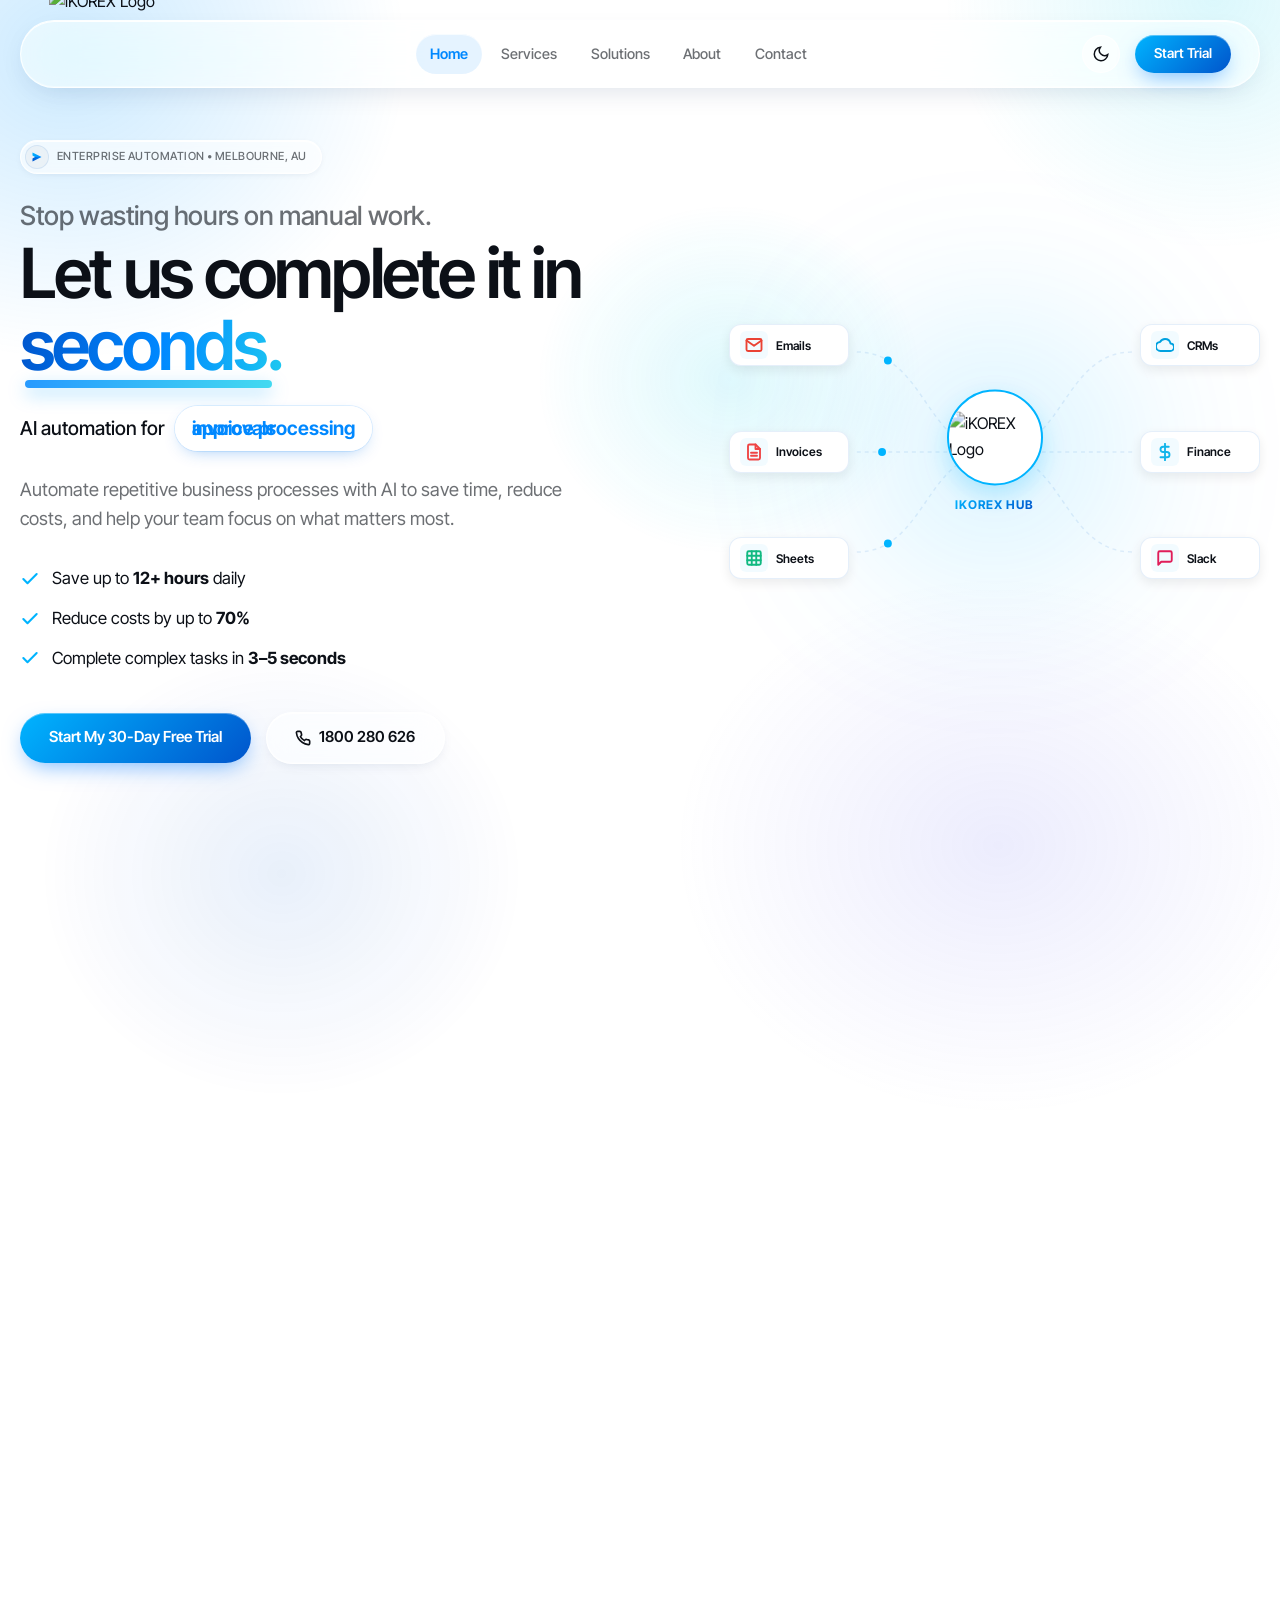
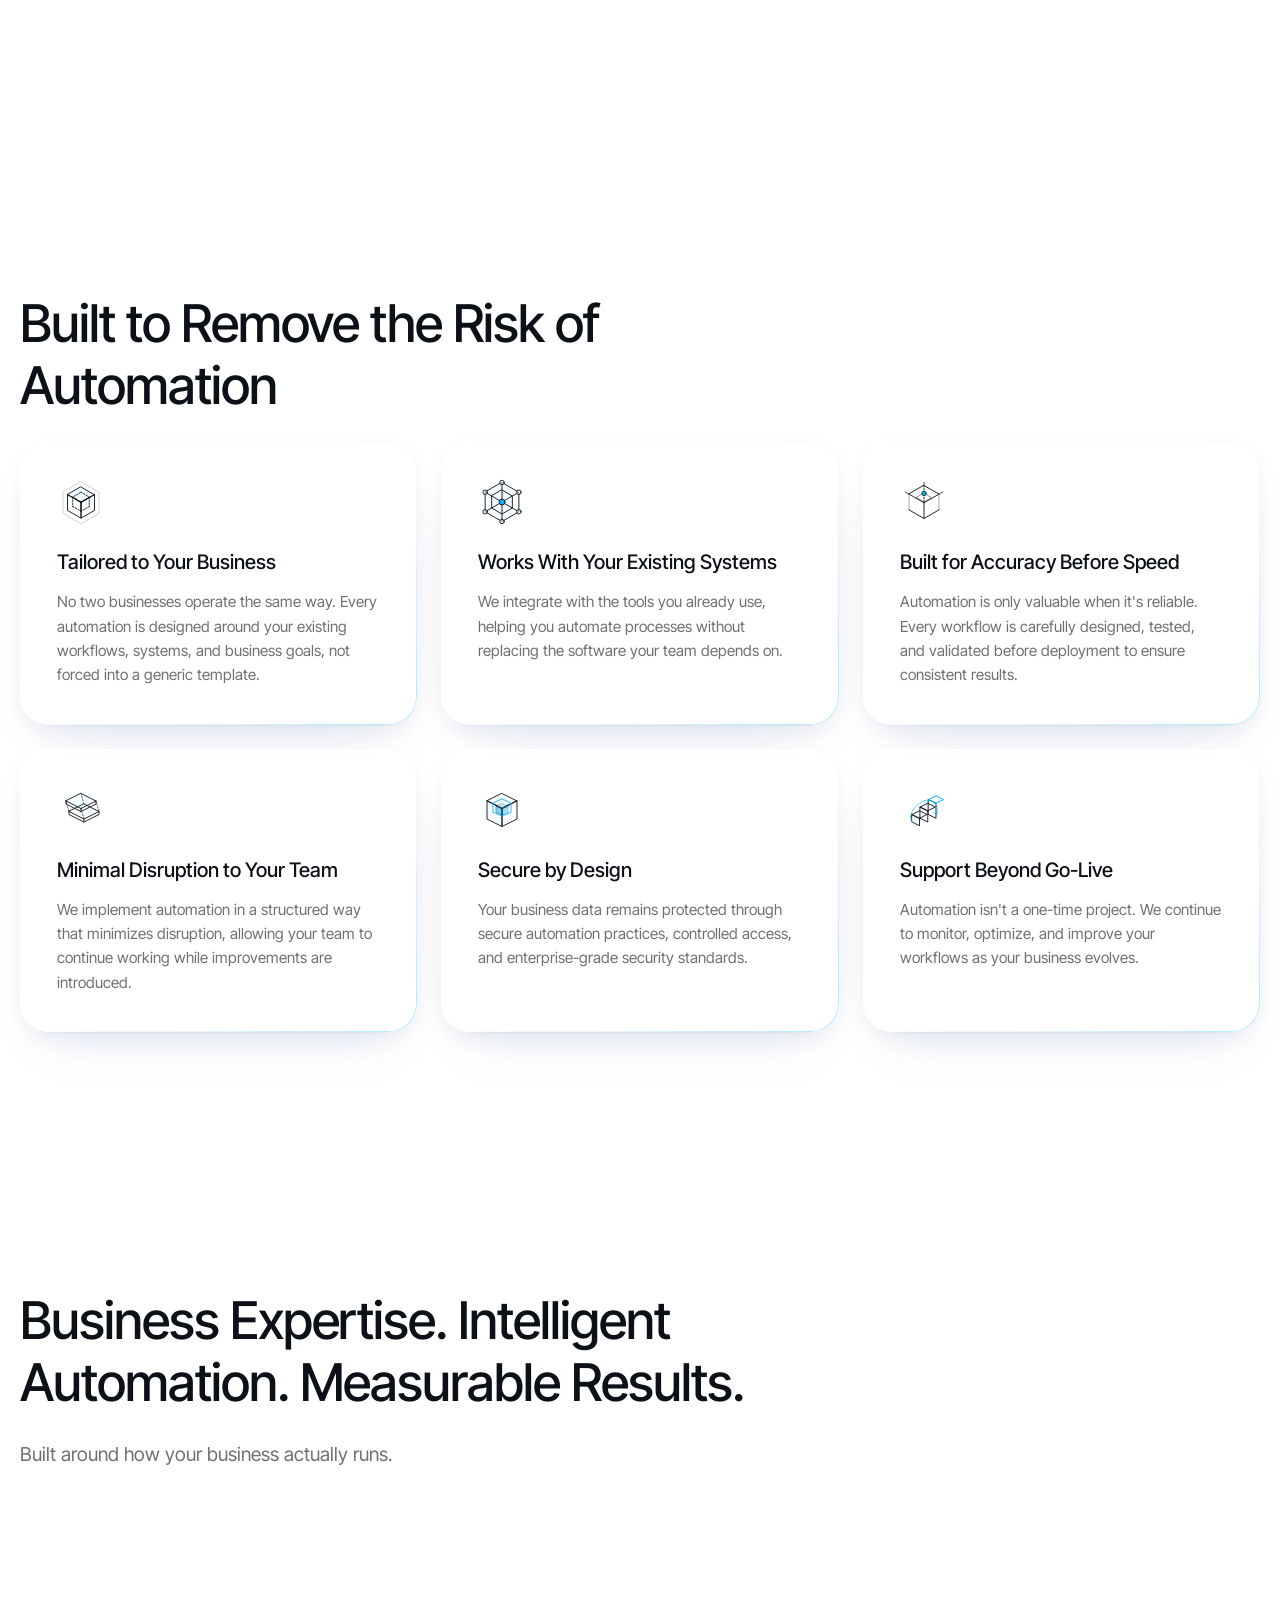
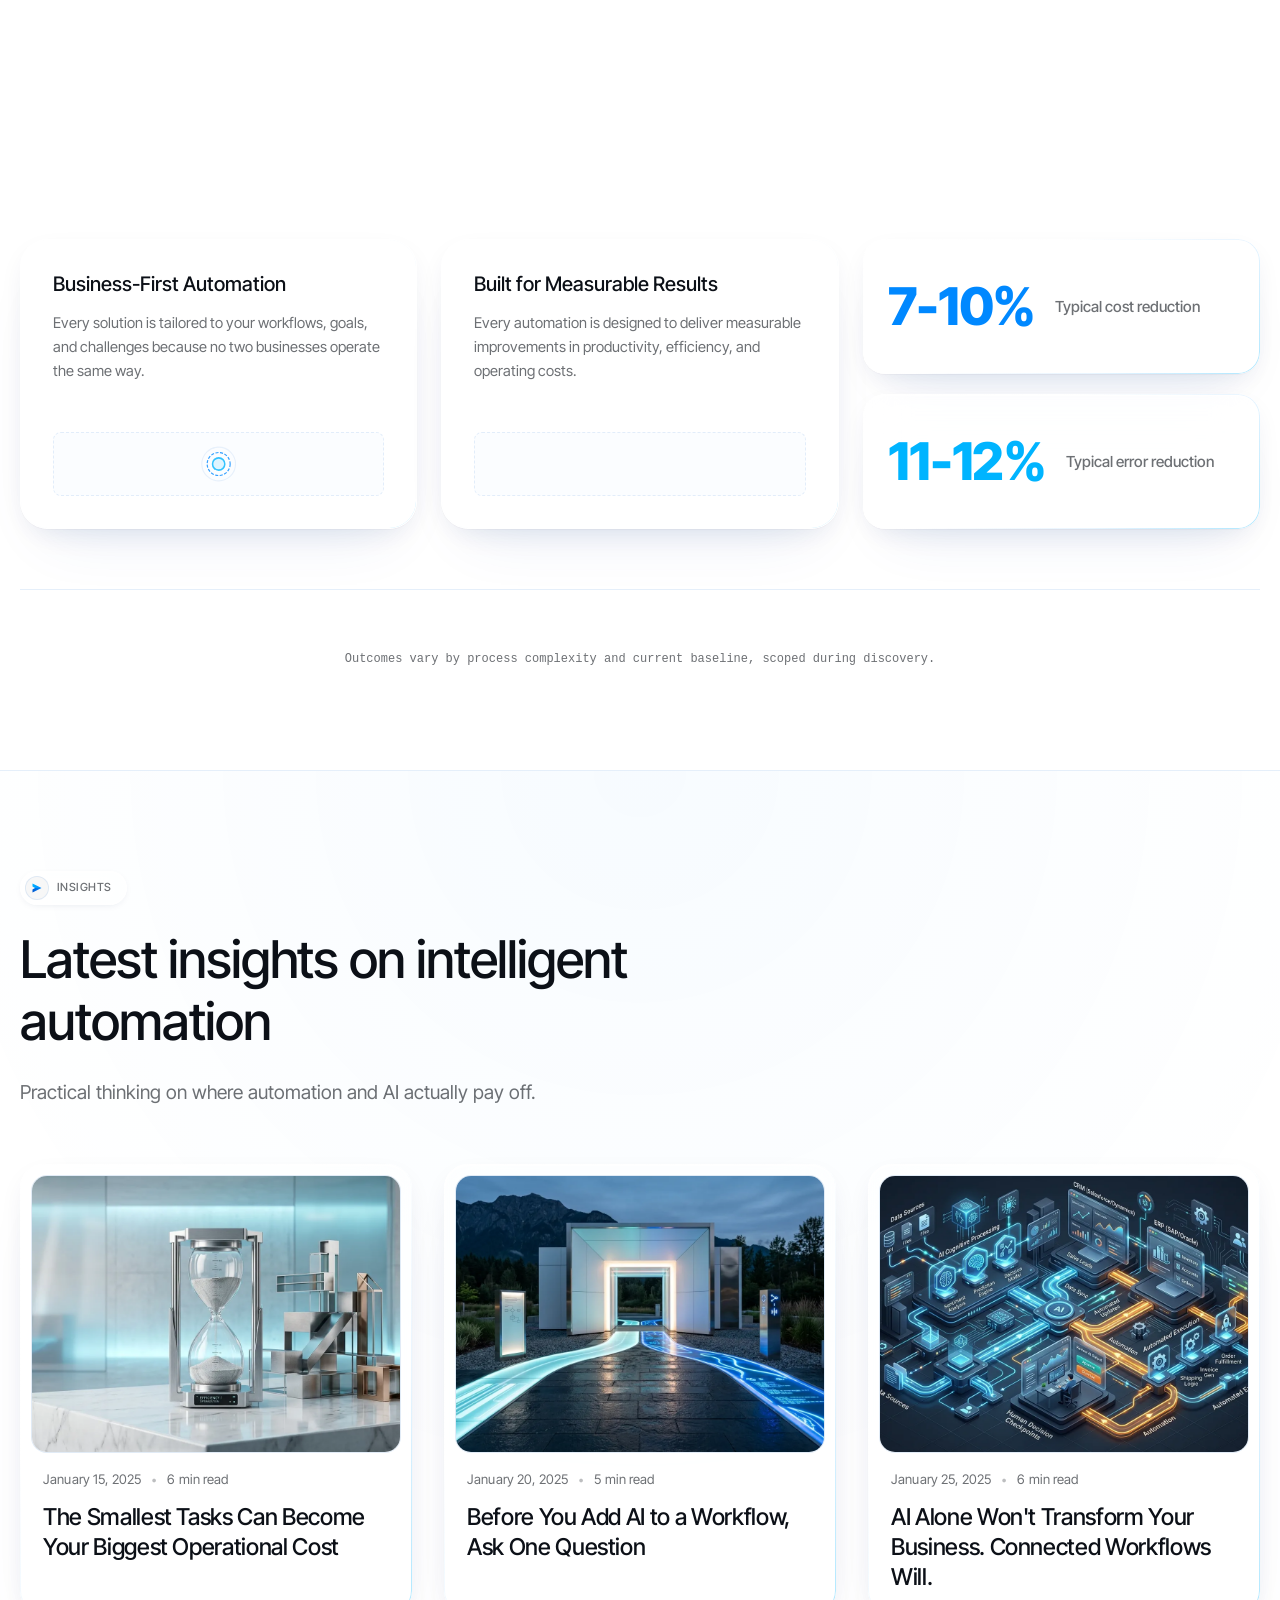
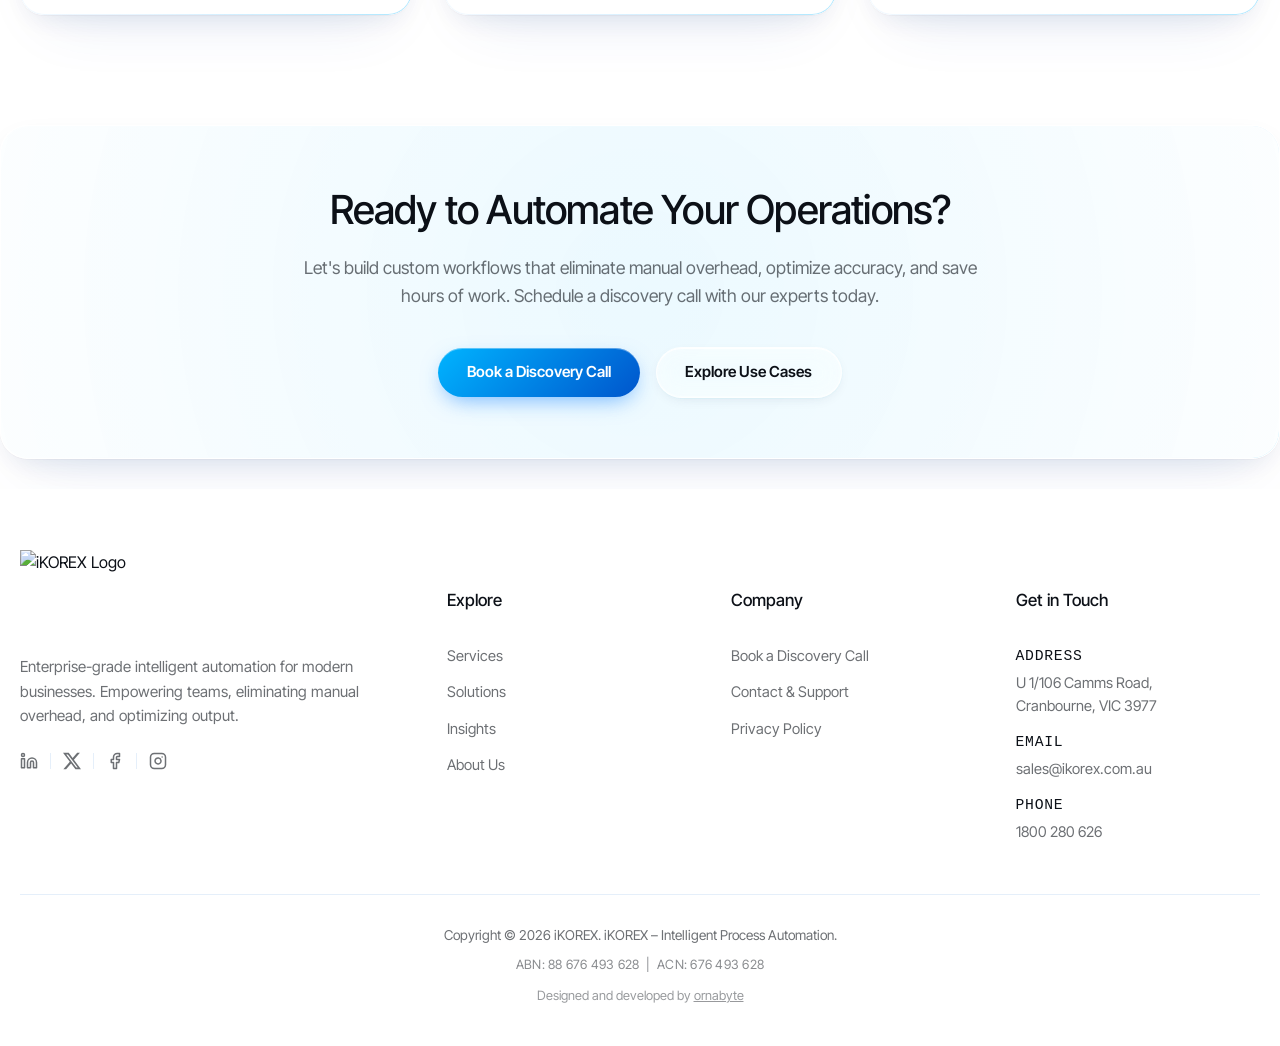
==== index.html @ 099c866a "Redesign home headline, compress media, fix mobile footer overflow - Home hero: two-size headline (m" ====
<!DOCTYPE html>
<html lang="en">

<head>
  <meta charset="UTF-8">
  <meta name="viewport" content="width=device-width, initial-scale=1.0">
  <title>iKOREX | Enterprise Intelligent Process Automation</title>
  <meta name="description"
    content="Automate repetitive business processes with AI to save time, reduce costs, and help your team focus on what matters most.">
  <link rel="canonical" href="https://ikorex.com.au/">
  <meta name="twitter:card" content="summary_large_image">
  <meta name="twitter:site" content="@ikorex_official">
  <meta name="keywords"
    content="AI process automation, intelligent automation, financial workflows, enterprise AI, Melbourne automation">

  <!-- Favicon & Google Search Icon -->
  <link rel="icon" type="image/x-icon" href="/favicon.ico">
  <link rel="icon" type="image/png" sizes="96x96" href="/favicon-96x96.png">
  <link rel="apple-touch-icon" sizes="180x180" href="/apple-touch-icon.png">

  <!-- Open Graph / Social Sharing -->
  <meta property="og:type" content="website">
  <meta property="og:url" content="https://ikorex.com.au/">
  <meta property="og:title" content="iKOREX | Enterprise Intelligent Process Automation">
  <meta property="og:description"
    content="Automate repetitive business processes with AI to save time, reduce costs, and help your team focus on what matters most.">
  <meta property="og:image" content="https://ikorex.com.au/logo.png">

  <!-- Google Organization & Search Logo Structured Data (JSON-LD) -->
  <script type="application/ld+json">
  {
    "@context": "https://schema.org",
    "@type": "Organization",
    "name": "iKOREX",
    "url": "https://ikorex.com.au",
    "logo": "https://ikorex.com.au/logo.png",
    "description": "Enterprise-grade intelligent process automation for modern businesses.",
    "address": {
      "@type": "PostalAddress",
      "addressLocality": "Melbourne",
      "addressRegion": "VIC",
      "addressCountry": "AU"
    }
  }
  </script>

  <!-- Preconnect and Google Fonts -->
  <link rel="preconnect" href="https://fonts.googleapis.com">
  <link rel="preconnect" href="https://fonts.gstatic.com" crossorigin>
  <link
    href="https://fonts.googleapis.com/css2?family=Inter+Tight:ital,wght@0,300..800;1,300..800&display=swap"
    rel="stylesheet">
  <script>
    try { if (sessionStorage.getItem('ikx-intro-seen')) document.documentElement.classList.add('intro-seen'); } catch (e) { }
  </script>

  <!-- Custom Stylesheet -->
  <link rel="stylesheet" href="style.css?v=4">
</head>

<body>
  <script>
    (function () {
      try {
        const theme = localStorage.getItem('theme');
        if (theme === 'dark' || (!theme && window.matchMedia('(prefers-color-scheme: dark)').matches)) {
          document.body.classList.add('dark-theme');
        }
      } catch (e) { }
    })();
  </script>

  <!-- Preloader -->
  <div id="preloader">
    <div class="preloader-grid"></div>
    <div class="preloader-orbit orbit-inner"></div>
    <div class="preloader-orbit orbit-outer"></div>
    <div class="loader-content">
      <div class="loader-logo-container">
        <img src="logo_stacked.png" alt="iKOREX Logo" class="loader-logo-img">
      </div>
      <div class="loader-progress-bar">
        <div class="loader-progress-line"></div>
      </div>
      <div class="loader-subtitle">INTELLIGENT PROCESS AUTOMATION</div>
    </div>
  </div>

  <!-- Navigation Bar -->
  <header class="navbar">
    <div class="navbar-container">
      <a href="index.html" class="logo">
        <img class="logo-img" src="logo.png" alt="iKOREX Logo">
      </a>
      <nav class="nav-links" id="primaryNav" aria-label="Primary">
        <a href="#hero" class="active">Home</a>
        <a href="services.html">Services</a>
        <a href="solutions.html">Solutions</a>
        <a href="about.html">About</a>
        <a href="contact.html">Contact</a>
        <div class="mobile-cta">
          <a href="contact.html" class="btn btn-primary btn-sm">Start Trial</a>
        </div>
      </nav>
      <div class="nav-cta">
        <button class="theme-toggle-btn" id="themeToggleBtn" aria-label="Toggle theme">
          <svg class="sun-icon" viewBox="0 0 24 24" width="18" height="18" fill="none" stroke="currentColor"
            stroke-width="2">
            <circle cx="12" cy="12" r="5"></circle>
            <line x1="12" y1="1" x2="12" y2="3"></line>
            <line x1="12" y1="21" x2="12" y2="23"></line>
            <line x1="4.22" y1="4.22" x2="5.64" y2="5.64"></line>
            <line x1="18.36" y1="18.36" x2="19.78" y2="19.78"></line>
            <line x1="1" y1="12" x2="3" y2="12"></line>
            <line x1="21" y1="12" x2="23" y2="12"></line>
            <line x1="4.22" y1="19.78" x2="5.64" y2="18.36"></line>
            <line x1="18.36" y1="5.64" x2="19.78" y2="4.22"></line>
          </svg>
          <svg class="moon-icon" viewBox="0 0 24 24" width="18" height="18" fill="none" stroke="currentColor"
            stroke-width="2">
            <path d="M21 12.79A9 9 0 1 1 11.21 3 7 7 0 0 0 21 12.79z"></path>
          </svg>
        </button>
        <a href="contact.html" class="btn btn-primary btn-sm">Start Trial</a>
      </div>

      <!-- Mobile menu trigger -->
      <button class="mobile-menu-btn" aria-label="Open menu" aria-expanded="false" aria-controls="primaryNav" id="mobileMenuBtn">
        <svg viewBox="0 0 24 24" width="24" height="24" fill="none" stroke="currentColor" stroke-width="2">
          <line x1="3" y1="12" x2="21" y2="12"></line>
          <line x1="3" y1="6" x2="21" y2="6"></line>
          <line x1="3" y1="18" x2="21" y2="18"></line>
        </svg>
      </button>
    </div>
  </header>

  <!-- Hero Section -->
  <section class="hero-section" id="hero">
    <div class="section-container hero-grid">
      <div class="hero-content">
        <div class="custom-badge animate-fade-in" style="animation-delay: 0.1s;">
          <span class="badge-icon-wrapper">
            <svg viewBox="0 0 24 24" fill="none" class="badge-svg">
              <defs>
                <linearGradient id="logo-icon-grad-top" x1="3" y1="3" x2="21" y2="12" gradientUnits="userSpaceOnUse">
                  <stop offset="0%" stop-color="#00b4ff" />
                  <stop offset="100%" stop-color="#0088ff" />
                </linearGradient>
                <linearGradient id="logo-icon-grad-bottom" x1="3" y1="21" x2="21" y2="12"
                  gradientUnits="userSpaceOnUse">
                  <stop offset="0%" stop-color="#0055cc" />
                  <stop offset="100%" stop-color="#0088ff" />
                </linearGradient>
              </defs>
              <path d="M3 3 L21 12 L8 12 L3 9 Z" fill="url(#logo-icon-grad-top)" />
              <path d="M3 21 L21 12 L8 12 L3 15 Z" fill="url(#logo-icon-grad-bottom)" />
            </svg>
          </span>
          <span class="badge-text">Enterprise Automation • Melbourne, AU</span>
        </div>
        <h1 class="hero-title">
          <span class="hero-title-lead">Stop wasting hours on manual work.</span>
          <span class="hero-title-main">Let us complete it in <span class="hero-title-accent">seconds.</span></span>
        </h1>
        <p class="hero-rotator">
          <span class="hero-rotator-label">AI automation for</span>
          <span class="hero-rotator-chip">
            <span class="hero-rotator-words" data-rotator>
              <span class="hero-rotator-word is-active">invoice processing</span>
              <span class="hero-rotator-word">approvals</span>
              <span class="hero-rotator-word">payroll</span>
              <span class="hero-rotator-word">procurement</span>
              <span class="hero-rotator-word">reconciliation</span>
              <span class="hero-rotator-word">reporting</span>
              <span class="hero-rotator-word">data entry</span>
            </span>
          </span>
        </p>
        <p class="hero-description">Automate repetitive business processes with AI to save time, reduce costs, and help
          your team focus on what matters most.</p>

        <ul class="hero-checklist">
          <li>
            <svg class="check-icon" viewBox="0 0 24 24" width="20" height="20">
              <polyline points="20 6 9 17 4 12" fill="none" stroke="currentColor" stroke-width="2.5"
                stroke-linecap="round" stroke-linejoin="round" />
            </svg>
            <span>Save up to <strong>12+ hours</strong> daily</span>
          </li>
          <li>
            <svg class="check-icon" viewBox="0 0 24 24" width="20" height="20">
              <polyline points="20 6 9 17 4 12" fill="none" stroke="currentColor" stroke-width="2.5"
                stroke-linecap="round" stroke-linejoin="round" />
            </svg>
            <span>Reduce costs by up to <strong>70%</strong></span>
          </li>
          <li>
            <svg class="check-icon" viewBox="0 0 24 24" width="20" height="20">
              <polyline points="20 6 9 17 4 12" fill="none" stroke="currentColor" stroke-width="2.5"
                stroke-linecap="round" stroke-linejoin="round" />
            </svg>
            <span>Complete complex tasks in <strong>3–5 seconds</strong></span>
          </li>
        </ul>

        <div class="hero-actions">
          <a href="contact.html" class="btn btn-primary">Start My 30-Day Free Trial</a>
          <a href="tel:1800280626" class="btn btn-outline"><svg viewBox="0 0 24 24" width="16" height="16" fill="none"
              stroke="currentColor" stroke-width="2.5" stroke-linecap="round" stroke-linejoin="round"
              style="margin-right: 8px;">
              <path
                d="M22 16.92v3a2 2 0 0 1-2.18 2 19.79 19.79 0 0 1-8.63-3.07 19.5 19.5 0 0 1-6-6 19.79 19.79 0 0 1-3.07-8.67A2 2 0 0 1 4.11 2h3a2 2 0 0 1 2 1.72 12.84 12.84 0 0 0 .7 2.81 2 2 0 0 1-.45 2.11L8.09 9.91a16 16 0 0 0 6 6l1.27-1.27a2 2 0 0 1 2.11-.45 12.84 12.84 0 0 0 2.81.7A2 2 0 0 1 22 16.92z">
              </path>
            </svg>1800 280 626</a>
        </div>
      </div>

      <!-- Hero Animation Showcase -->
      <div class="hero-visual">
        <div class="hero-animation-container">
          <div class="animation-workspace-wrapper">
            <!-- Desktop-only SVG connection paths -->
            <svg class="animation-svg desktop-only" viewBox="0 0 540 320" fill="none" preserveAspectRatio="none">
              <!-- Left side curves -->
              <path class="animated-path" d="M130,60 C200,60 200,160 270,160" />
              <path class="animated-path" d="M130,160 L270,160" />
              <path class="animated-path" d="M130,260 C200,260 200,160 270,160" />

              <!-- Right side curves -->
              <path class="animated-path" d="M270,160 C340,160 340,60 410,60" />
              <path class="animated-path" d="M270,160 L410,160" />
              <path class="animated-path" d="M270,160 C340,160 340,260 410,260" />

              <!-- Animated signal pulses -->
              <circle r="4" fill="var(--accent-blue)">
                <animateMotion dur="3s" repeatCount="indefinite" path="M130,60 C200,60 200,160 270,160" />
              </circle>
              <circle r="4" fill="var(--accent-blue)" begin="1s">
                <animateMotion dur="3s" repeatCount="indefinite" path="M130,160 L270,160" />
              </circle>
              <circle r="4" fill="var(--accent-blue)" begin="2s">
                <animateMotion dur="3s" repeatCount="indefinite" path="M130,260 C200,260 200,160 270,160" />
              </circle>

              <circle r="4" fill="var(--accent-green)" begin="0.5s">
                <animateMotion dur="3s" repeatCount="indefinite" path="M270,160 C340,160 340,60 410,60" />
              </circle>
              <circle r="4" fill="var(--accent-green)" begin="1.5s">
                <animateMotion dur="3s" repeatCount="indefinite" path="M270,160 L410,160" />
              </circle>
              <circle r="4" fill="var(--accent-green)" begin="2.5s">
                <animateMotion dur="3s" repeatCount="indefinite" path="M270,160 C340,160 340,260 410,260" />
              </circle>
            </svg>

            <!-- Mobile-only SVG connection paths -->
            <svg class="animation-svg mobile-only" viewBox="0 0 300 320" fill="none" preserveAspectRatio="none">
              <!-- Top to Center curves -->
              <path class="animated-path" d="M50,40 C50,100 150,100 150,160" />
              <path class="animated-path" d="M150,40 L150,160" />
              <path class="animated-path" d="M250,40 C250,100 150,100 150,160" />

              <!-- Center to Bottom curves -->
              <path class="animated-path" d="M150,160 C150,220 50,220 50,280" />
              <path class="animated-path" d="M150,160 L150,280" />
              <path class="animated-path" d="M150,160 C150,220 250,220 250,280" />

              <!-- Animated signal pulses (Top to Center) -->
              <circle r="4" fill="var(--accent-blue)">
                <animateMotion dur="3s" repeatCount="indefinite" path="M50,40 C50,100 150,100 150,160" />
              </circle>
              <circle r="4" fill="var(--accent-blue)" begin="1s">
                <animateMotion dur="3s" repeatCount="indefinite" path="M150,40 L150,160" />
              </circle>
              <circle r="4" fill="var(--accent-blue)" begin="2s">
                <animateMotion dur="3s" repeatCount="indefinite" path="M250,40 C250,100 150,100 150,160" />
              </circle>

              <!-- Animated signal pulses (Center to Bottom) -->
              <circle r="4" fill="var(--accent-green)" begin="0.5s">
                <animateMotion dur="3s" repeatCount="indefinite" path="M150,160 C150,220 50,220 50,280" />
              </circle>
              <circle r="4" fill="var(--accent-green)" begin="1.5s">
                <animateMotion dur="3s" repeatCount="indefinite" path="M150,160 L150,280" />
              </circle>
              <circle r="4" fill="var(--accent-green)" begin="2.5s">
                <animateMotion dur="3s" repeatCount="indefinite" path="M150,160 C150,220 250,220 250,280" />
              </circle>
            </svg>

            <div class="animation-workspace">
              <!-- Left inputs panel (Triggers) -->
              <div class="animation-column col-left">
                <div class="node-item animate-float-slow">
                  <div class="node-icon-wrapper" style="color: #ea4335;">
                    <!-- Gmail SVG -->
                    <svg viewBox="0 0 24 24" width="18" height="18" fill="none" stroke="currentColor" stroke-width="2.5"
                      stroke-linecap="round" stroke-linejoin="round">
                      <path d="M4 4h16c1.1 0 2 .9 2 2v12c0 1.1-.9 2-2 2H4c-1.1 0-2-.9-2-2V6c0-1.1.9-2 2-2z"></path>
                      <polyline points="22,6 12,13 2,6"></polyline>
                    </svg>
                  </div>
                  <span class="node-name">Emails</span>
                </div>
                <div class="node-item animate-float-medium">
                  <div class="node-icon-wrapper" style="color: #ef4444;">
                    <!-- PDF SVG -->
                    <svg viewBox="0 0 24 24" width="18" height="18" fill="none" stroke="currentColor" stroke-width="2.5"
                      stroke-linecap="round" stroke-linejoin="round">
                      <path d="M14 2H6a2 2 0 0 0-2 2v16a2 2 0 0 0 2 2h12a2 2 0 0 0 2-2V8z"></path>
                      <polyline points="14 2 14 8 20 8"></polyline>
                      <line x1="16" y1="13" x2="8" y2="13"></line>
                      <line x1="16" y1="17" x2="8" y2="17"></line>
                    </svg>
                  </div>
                  <span class="node-name">Invoices</span>
                </div>
                <div class="node-item animate-float-fast">
                  <div class="node-icon-wrapper" style="color: #10b981;">
                    <!-- Sheets SVG -->
                    <svg viewBox="0 0 24 24" width="18" height="18" fill="none" stroke="currentColor" stroke-width="2.5"
                      stroke-linecap="round" stroke-linejoin="round">
                      <rect x="3" y="3" width="18" height="18" rx="2" ry="2"></rect>
                      <line x1="3" y1="9" x2="21" y2="9"></line>
                      <line x1="3" y1="15" x2="21" y2="15"></line>
                      <line x1="9" y1="3" x2="9" y2="21"></line>
                      <line x1="15" y1="3" x2="15" y2="21"></line>
                    </svg>
                  </div>
                  <span class="node-name">Sheets</span>
                </div>
              </div>

              <!-- Center Node (Logo) -->
              <div class="node-center">
                <div class="center-pulse-ring ring-1"></div>
                <div class="center-pulse-ring ring-2"></div>
                <div class="logo-circle-container">
                  <img src="logo_stacked.png" alt="iKOREX Logo" class="center-logo-img">
                </div>
                <div class="center-label">iKOREX Hub</div>
              </div>

              <!-- Right outputs panel (Actions) -->
              <div class="animation-column col-right">
                <div class="node-item animate-float-slow">
                  <div class="node-icon-wrapper" style="color: #00a1e0;">
                    <!-- CRM/Salesforce SVG -->
                    <svg viewBox="0 0 24 24" width="18" height="18" fill="none" stroke="currentColor" stroke-width="2.5"
                      stroke-linecap="round" stroke-linejoin="round">
                      <path
                        d="M19.35 10.04C18.67 6.59 15.64 4 12 4 9.11 4 6.6 5.64 5.35 8.04 2.34 8.36 0 10.91 0 14c0 3.31 2.69 6 6 6h13c2.76 0 5-2.24 5-5 0-2.64-2.05-4.78-4.65-4.96z">
                      </path>
                    </svg>
                  </div>
                  <span class="node-name">CRMs</span>
                </div>
                <div class="node-item animate-float-medium">
                  <div class="node-icon-wrapper" style="color: #13b5ea;">
                    <!-- Financials/Reconciliation SVG -->
                    <svg viewBox="0 0 24 24" width="18" height="18" fill="none" stroke="currentColor" stroke-width="2.5"
                      stroke-linecap="round" stroke-linejoin="round">
                      <line x1="12" y1="1" x2="12" y2="23"></line>
                      <path d="M17 5H9.5a3.5 3.5 0 0 0 0 7h5a3.5 3.5 0 0 1 0 7H6"></path>
                    </svg>
                  </div>
                  <span class="node-name">Finance</span>
                </div>
                <div class="node-item animate-float-fast">
                  <div class="node-icon-wrapper" style="color: #e01e5a;">
                    <!-- Slack SVG -->
                    <svg viewBox="0 0 24 24" width="18" height="18" fill="none" stroke="currentColor" stroke-width="2.5"
                      stroke-linecap="round" stroke-linejoin="round">
                      <path d="M21 15a2 2 0 0 1-2 2H7l-4 4V5a2 2 0 0 1 2-2h14a2 2 0 0 1 2 2z"></path>
                    </svg>
                  </div>
                  <span class="node-name">Slack</span>
                </div>
              </div>
            </div>
          </div>
        </div>
        <div class="glow-effect blue"></div>
      </div>
    </div>

    <div class="section-container">
      <ul class="trust-bar" aria-label="Why teams trust iKOREX">
        <li class="trust-item">
          <svg viewBox="0 0 24 24" width="20" height="20" fill="none" stroke="currentColor" stroke-width="2"
            stroke-linecap="round" stroke-linejoin="round" aria-hidden="true">
            <path d="M12 22s8-4 8-10V5l-8-3-8 3v7c0 6 8 10 8 10z"></path>
            <polyline points="9 12 11 14 15 10"></polyline>
          </svg>
          <div><strong>CA-reviewed</strong><span>Finance workflows checked by Chartered Accountants</span></div>
        </li>
        <li class="trust-item">
          <svg viewBox="0 0 24 24" width="20" height="20" fill="none" stroke="currentColor" stroke-width="2"
            stroke-linecap="round" stroke-linejoin="round" aria-hidden="true">
            <path d="M10 13a5 5 0 0 0 7.54.54l3-3a5 5 0 0 0-7.07-7.07l-1.72 1.71"></path>
            <path d="M14 11a5 5 0 0 0-7.54-.54l-3 3a5 5 0 0 0 7.07 7.07l1.71-1.71"></path>
          </svg>
          <div><strong>Works with your stack</strong><span>Xero, MYOB, UiPath, Power Automate</span></div>
        </li>
        <li class="trust-item">
          <svg viewBox="0 0 24 24" width="20" height="20" fill="none" stroke="currentColor" stroke-width="2"
            stroke-linecap="round" stroke-linejoin="round" aria-hidden="true">
            <path d="M21 10c0 7-9 13-9 13s-9-6-9-13a9 9 0 0 1 18 0z"></path>
            <circle cx="12" cy="10" r="3"></circle>
          </svg>
          <div><strong>Melbourne-based</strong><span>Local team, Australia-wide delivery</span></div>
        </li>
        <li class="trust-item">
          <svg viewBox="0 0 24 24" width="20" height="20" fill="none" stroke="currentColor" stroke-width="2"
            stroke-linecap="round" stroke-linejoin="round" aria-hidden="true">
            <rect x="3" y="4" width="18" height="18" rx="2" ry="2"></rect>
            <line x1="16" y1="2" x2="16" y2="6"></line>
            <line x1="8" y1="2" x2="8" y2="6"></line>
            <line x1="3" y1="10" x2="21" y2="10"></line>
          </svg>
          <div><strong>30-day free trial</strong><span>See results before you commit</span></div>
        </li>
      </ul>
    </div>
  </section>

  <!-- Diagnosis Section -->
  <section class="diagnosis-section" id="diagnosis">
    <div class="section-container">
      <div class="custom-badge">
        <span class="badge-icon-wrapper">
          <svg viewBox="0 0 24 24" fill="none" class="badge-svg">
            <path d="M3 3 L21 12 L8 12 L3 9 Z" fill="url(#logo-icon-grad-top)" />
            <path d="M3 21 L21 12 L8 12 L3 15 Z" fill="url(#logo-icon-grad-bottom)" />
          </svg>
        </span>
        <span class="badge-text">The challenge</span>
      </div>
      <h2 class="section-title">What's Slowing Your Business Down?</h2>
      <p class="section-subtitle">Explore the operational challenges we solve every day.</p>

      <div class="diagnosis-grid">
        <!-- Card 1 -->
        <div class="diagnosis-card">
          <div class="card-glow"></div>
          <div class="card-content">
            <span class="card-pretitle">INTELLIGENT PROCESS AUTOMATION</span>
            <h3 class="card-title">Too Much Time Spent on Repetitive Tasks?</h3>
            <p class="card-body">Manual data entry, invoice processing, approvals, payroll, procurement, and reporting
              consume valuable hours and increase the risk of costly errors.</p>
          </div>

          <!-- Visual 1: App Integration Flow Tree -->
          <div class="card-visual">
            <div class="flow-tree-container">
              <!-- Central Trigger Node -->
              <div class="flow-node-center">
                <div class="pulse-ring"></div>
                <div class="flow-node-icon">
                  <svg viewBox="0 0 24 24" width="20" height="20" fill="none" stroke="currentColor" stroke-width="2.5">
                    <polyline points="13 17 18 12 13 7"></polyline>
                    <polyline points="6 17 11 12 6 7"></polyline>
                  </svg>
                </div>
              </div>

              <!-- Curved Connection Lines -->
              <svg class="flow-lines" viewBox="0 0 320 120" fill="none">
                <path class="flow-path path-1" d="M160,0 C160,60 40,40 40,120" stroke="var(--border-color)"
                  stroke-width="2" stroke-linecap="round" />
                <path class="flow-path path-2" d="M160,0 C160,60 120,40 120,120" stroke="var(--border-color)"
                  stroke-width="2" stroke-linecap="round" />
                <path class="flow-path path-3" d="M160,0 C160,60 200,40 200,120" stroke="var(--border-color)"
                  stroke-width="2" stroke-linecap="round" />
                <path class="flow-path path-4" d="M160,0 C160,60 280,40 280,120" stroke="var(--border-color)"
                  stroke-width="2" stroke-linecap="round" />

                <!-- Glowing Signal Pulses -->
                <circle r="3" fill="var(--accent-blue)">
                  <animateMotion dur="3.5s" repeatCount="indefinite" path="M160,0 C160,60 40,40 40,120" />
                </circle>
                <circle r="3" fill="var(--accent-blue)" begin="0.8s">
                  <animateMotion dur="3.5s" repeatCount="indefinite" path="M160,0 C160,60 120,40 120,120" />
                </circle>
                <circle r="3" fill="var(--accent-blue)" begin="1.6s">
                  <animateMotion dur="3.5s" repeatCount="indefinite" path="M160,0 C160,60 200,40 200,120" />
                </circle>
                <circle r="3" fill="var(--accent-blue)" begin="2.4s">
                  <animateMotion dur="3.5s" repeatCount="indefinite" path="M160,0 C160,60 280,40 280,120" />
                </circle>
              </svg>

              <!-- Destination App Nodes -->
              <div class="flow-targets">
                <div class="flow-app-card" title="Salesforce">
                  <svg viewBox="0 0 24 24" class="app-icon sf-icon" fill="currentColor">
                    <path
                      d="M19.35 10.04C18.67 6.59 15.64 4 12 4 9.11 4 6.6 5.64 5.35 8.04 2.34 8.36 0 10.91 0 14c0 3.31 2.69 6 6 6h13c2.76 0 5-2.24 5-5 0-2.64-2.05-4.78-4.65-4.96z"
                      fill="#00a1e0" />
                  </svg>
                </div>
                <div class="flow-app-card" title="Google Sheets">
                  <svg viewBox="0 0 24 24" class="app-icon sheet-icon">
                    <rect x="3" y="3" width="18" height="18" rx="2" fill="#0f9d58" />
                    <line x1="8" y1="8" x2="16" y2="8" stroke="#fff" stroke-width="2" stroke-linecap="round" />
                    <line x1="8" y1="12" x2="16" y2="12" stroke="#fff" stroke-width="2" stroke-linecap="round" />
                    <line x1="8" y1="16" x2="16" y2="16" stroke="#fff" stroke-width="2" stroke-linecap="round" />
                  </svg>
                </div>
                <div class="flow-app-card" title="QuickBooks">
                  <svg viewBox="0 0 24 24" class="app-icon qb-icon">
                    <rect x="3" y="3" width="18" height="18" rx="2" fill="#2ca01c" />
                    <circle cx="12" cy="12" r="5" fill="none" stroke="#fff" stroke-width="2" />
                    <line x1="12" y1="12" x2="15" y2="15" stroke="#fff" stroke-width="2" stroke-linecap="round" />
                  </svg>
                </div>
                <div class="flow-app-card" title="Slack">
                  <svg viewBox="0 0 24 24" class="app-icon slack-icon" fill="currentColor">
                    <path
                      d="M5.04 15.12a2.52 2.52 0 1 1-2.52-2.52h2.52v2.52zm1.26 0a2.52 2.52 0 0 1 5.04 0v5.04a2.52 2.52 0 1 1-5.04 0v-5.04zM8.82 5.04a2.52 2.52 0 1 1 2.52-2.52v2.52H8.82zm0 1.26a2.52 2.52 0 0 1 0 5.04H3.78a2.52 2.52 0 1 1 0-5.04h5.04zm10.14 3.78a2.52 2.52 0 1 1 2.52 2.52h-2.52V10.08zm-1.26 0a2.52 2.52 0 0 1-5.04 0V5.04a2.52 2.52 0 1 1 5.04 0v5.04zm-3.78 10.14a2.52 2.52 0 1 1-2.52 2.52v-2.52h2.52zm0-1.26a2.52 2.52 0 0 1 0-5.04h5.04a2.52 2.52 0 1 1 0 5.04h-5.04z"
                      fill="#e01e5a" />
                  </svg>
                </div>
              </div>
            </div>
          </div>

          <a href="services.html" class="card-link">Discover Process Automation <span class="arrow">→</span></a>
        </div>
        <!-- Card 2 -->
        <div class="diagnosis-card">
          <div class="card-glow"></div>
          <div class="card-content">
            <span class="card-pretitle">AI VISION & MONITORING</span>
            <h3 class="card-title">Limited Visibility Into Your Operations?</h3>
            <p class="card-body">Without real-time insights, safety risks, operational inefficiencies, and inventory
              losses often go unnoticed until they become expensive problems.</p>
          </div>

          <!-- Visual 2: Camera view bounding box tracking -->
          <div class="card-visual">
            <div class="camera-feed-container">
              <div class="camera-viewport">
                <!-- Grid background & laser scanning line -->
                <div class="grid-overlay"></div>
                <div class="scanner-line"></div>

                <!-- Camera corner marks -->
                <div class="viewport-corner top-left"></div>
                <div class="viewport-corner top-right"></div>
                <div class="viewport-corner bottom-left"></div>
                <div class="viewport-corner bottom-right"></div>

                <!-- Bounding Box 1: Worker -->
                <div class="bounding-box worker-box">
                  <div class="box-label">Worker 98.4%</div>
                  <div class="box-sublabel">Helmet: Safe</div>
                </div>

                <!-- Bounding Box 2: Forklift -->
                <div class="bounding-box forklift-box">
                  <div class="box-label warning">Forklift 94.1%</div>
                  <div class="box-sublabel warning">Speed: Warning</div>
                </div>

                <!-- HUD elements -->
                <div class="hud-top">
                  <span class="hud-badge rec"><span class="rec-dot"></span>REC • LIVE</span>
                  <span class="hud-text mono">CAM_02_SOUTH</span>
                </div>
                <div class="hud-bottom">
                  <span class="hud-text mono">FPS: 30.00</span>
                  <span class="hud-text mono">OBJECT_TRACKING</span>
                </div>
              </div>
            </div>
          </div>

          <a href="solutions.html#loss-prevention" class="card-link">Explore AI Vision Solutions <span class="arrow">→</span></a>
        </div>
        <!-- Card 3 -->
        <div class="diagnosis-card">
          <div class="card-glow"></div>
          <div class="card-content">
            <span class="card-pretitle">AI FINANCIAL INTELLIGENCE</span>
            <h3 class="card-title">Still Waiting Days for Financial Insights?</h3>
            <p class="card-body">Manual reconciliation, reporting, and financial analysis slow decision-making and make
              it harder to stay ahead.</p>
          </div>

          <!-- Visual 3: Month over month speed improvement chart -->
          <div class="card-visual">
            <div class="chart-feed-container">
              <div class="chart-y-axis">
                <span>500</span>
                <span>400</span>
                <span>300</span>
                <span>200</span>
                <span>100</span>
              </div>
              <div class="chart-main">
                <div class="chart-grid-lines">
                  <div class="grid-line"></div>
                  <div class="grid-line"></div>
                  <div class="grid-line"></div>
                  <div class="grid-line"></div>
                  <div class="grid-line"></div>
                </div>
                <div class="chart-bars-wrapper">
                  <div class="chart-bar-col" style="--h: 45%;">
                    <div class="chart-bar-fill">
                      <div class="chart-tooltip">224 tasks</div>
                    </div>
                    <span class="chart-bar-lbl">July</span>
                  </div>
                  <div class="chart-bar-col" style="--h: 88%;">
                    <div class="chart-bar-fill">
                      <div class="chart-tooltip">440 tasks</div>
                    </div>
                    <span class="chart-bar-lbl">August</span>
                  </div>
                  <div class="chart-bar-col" style="--h: 74%;">
                    <div class="chart-bar-fill">
                      <div class="chart-tooltip">372 tasks</div>
                    </div>
                    <span class="chart-bar-lbl">September</span>
                  </div>
                  <div class="chart-bar-col" style="--h: 96%;">
                    <div class="chart-bar-fill">
                      <div class="chart-tooltip">480 tasks</div>
                    </div>
                    <span class="chart-bar-lbl">October</span>
                  </div>
                  <div class="chart-bar-col" style="--h: 82%;">
                    <div class="chart-bar-fill">
                      <div class="chart-tooltip">410 tasks</div>
                    </div>
                    <span class="chart-bar-lbl">November</span>
                  </div>
                </div>
              </div>
            </div>
          </div>

          <a href="solutions.html#finance" class="card-link">See Financial Automation <span class="arrow">→</span></a>
        </div>
      </div>
    </div>
  </section>

  <!-- Comparison Section -->
  <section class="comparison-section" id="comparison">
    <div class="section-container">
      <div class="custom-badge">
        <span class="badge-icon-wrapper">
          <svg viewBox="0 0 24 24" fill="none" class="badge-svg">
            <path d="M3 3 L21 12 L8 12 L3 9 Z" fill="url(#logo-icon-grad-top)" />
            <path d="M3 21 L21 12 L8 12 L3 15 Z" fill="url(#logo-icon-grad-bottom)" />
          </svg>
        </span>
        <span class="badge-text">The difference</span>
      </div>
      <h2 class="section-title">Stop Losing Time to Manual Processes</h2>
      <p class="section-subtitle">The same team. The same business. A smarter way to work.</p>

      <div class="comparison-grid">
        <!-- Manual Operations Card -->
        <div class="comparison-card manual">
          <div class="comparison-header">MANUAL OPERATIONS</div>
          <ul class="comparison-list">
            <li>
              <svg class="bullet-icon cross" viewBox="0 0 24 24" width="18" height="18">
                <circle cx="12" cy="12" r="10" fill="none" stroke="currentColor" stroke-width="2" />
                <line x1="15" y1="9" x2="9" y2="15" stroke="currentColor" stroke-width="2" />
                <line x1="9" y1="9" x2="15" y2="15" stroke="currentColor" stroke-width="2" />
              </svg>
              <span>Repetitive tasks consume valuable working hours.</span>
            </li>
            <li>
              <svg class="bullet-icon cross" viewBox="0 0 24 24" width="18" height="18">
                <circle cx="12" cy="12" r="10" fill="none" stroke="currentColor" stroke-width="2" />
                <line x1="15" y1="9" x2="9" y2="15" stroke="currentColor" stroke-width="2" />
                <line x1="9" y1="9" x2="15" y2="15" stroke="currentColor" stroke-width="2" />
              </svg>
              <span>Manual data entry leads to costly errors.</span>
            </li>
            <li>
              <svg class="bullet-icon cross" viewBox="0 0 24 24" width="18" height="18">
                <circle cx="12" cy="12" r="10" fill="none" stroke="currentColor" stroke-width="2" />
                <line x1="15" y1="9" x2="9" y2="15" stroke="currentColor" stroke-width="2" />
                <line x1="9" y1="9" x2="15" y2="15" stroke="currentColor" stroke-width="2" />
              </svg>
              <span>Slow approvals delay business decisions.</span>
            </li>
            <li>
              <svg class="bullet-icon cross" viewBox="0 0 24 24" width="18" height="18">
                <circle cx="12" cy="12" r="10" fill="none" stroke="currentColor" stroke-width="2" />
                <line x1="15" y1="9" x2="9" y2="15" stroke="currentColor" stroke-width="2" />
                <line x1="9" y1="9" x2="15" y2="15" stroke="currentColor" stroke-width="2" />
              </svg>
              <span>Teams spend more time on administration than growth.</span>
            </li>
            <li>
              <svg class="bullet-icon cross" viewBox="0 0 24 24" width="18" height="18">
                <circle cx="12" cy="12" r="10" fill="none" stroke="currentColor" stroke-width="2" />
                <line x1="15" y1="9" x2="9" y2="15" stroke="currentColor" stroke-width="2" />
                <line x1="9" y1="9" x2="15" y2="15" stroke="currentColor" stroke-width="2" />
              </svg>
              <span>Limited visibility into business performance.</span>
            </li>
          </ul>

          <!-- Mockup Visual 1: Manual Data Queue -->
          <div class="comparison-visual mockup-visual manual-mockup">
            <div class="queue-card">
              <div class="queue-header">
                <span class="queue-title">Data Entry Queue</span>
                <span class="queue-count">3 pending</span>
              </div>
              <div class="queue-list">
                <div class="queue-row error">
                  <div class="row-info">
                    <span class="row-name">Invoice #2041A</span>
                    <span class="row-details">Manual OCR correction</span>
                  </div>
                  <span class="row-pill error">Data Error</span>
                </div>
                <div class="queue-row delayed">
                  <div class="row-info">
                    <span class="row-name">Supplier Contract</span>
                    <span class="row-details">Awaiting manager signoff</span>
                  </div>
                  <span class="row-pill warning">Pending 4h</span>
                </div>
                <div class="queue-row pending">
                  <div class="row-info">
                    <span class="row-name">Monthly Report Gen</span>
                    <span class="row-details">Exporting CSV from Xero</span>
                  </div>
                  <span class="row-pill info">Processing</span>
                </div>
              </div>
            </div>

            <!-- Warning stat overlay -->
            <div class="metric-overlay warning-border animate-float">
              <span class="metric-val text-red">4.8 Hours</span>
              <span class="metric-lbl">Avg. process time</span>
            </div>
            <div class="visual-label text-red">Manual processes. Delayed decisions. Higher costs.</div>
          </div>
        </div>

        <!-- Intelligent Automation Card -->
        <div class="comparison-card automated">
          <div class="comparison-header">WITH INTELLIGENT AUTOMATION</div>
          <ul class="comparison-list">
            <li>
              <svg class="bullet-icon check" viewBox="0 0 24 24" width="18" height="18">
                <circle cx="12" cy="12" r="10" fill="none" stroke="currentColor" stroke-width="2" />
                <polyline points="16 9 11 14 8 11" fill="none" stroke="currentColor" stroke-width="2"
                  stroke-linecap="round" stroke-linejoin="round" />
              </svg>
              <span>Repetitive processes run automatically, 24/7.</span>
            </li>
            <li>
              <svg class="bullet-icon check" viewBox="0 0 24 24" width="18" height="18">
                <circle cx="12" cy="12" r="10" fill="none" stroke="currentColor" stroke-width="2" />
                <polyline points="16 9 11 14 8 11" fill="none" stroke="currentColor" stroke-width="2"
                  stroke-linecap="round" stroke-linejoin="round" />
              </svg>
              <span>Faster, more accurate workflows with fewer errors.</span>
            </li>
            <li>
              <svg class="bullet-icon check" viewBox="0 0 24 24" width="18" height="18">
                <circle cx="12" cy="12" r="10" fill="none" stroke="currentColor" stroke-width="2" />
                <polyline points="16 9 11 14 8 11" fill="none" stroke="currentColor" stroke-width="2"
                  stroke-linecap="round" stroke-linejoin="round" />
              </svg>
              <span>Approvals and notifications happen in real time.</span>
            </li>
            <li>
              <svg class="bullet-icon check" viewBox="0 0 24 24" width="18" height="18">
                <circle cx="12" cy="12" r="10" fill="none" stroke="currentColor" stroke-width="2" />
                <polyline points="16 9 11 14 8 11" fill="none" stroke="currentColor" stroke-width="2"
                  stroke-linecap="round" stroke-linejoin="round" />
              </svg>
              <span>Your team focuses on high-value work.</span>
            </li>
            <li>
              <svg class="bullet-icon check" viewBox="0 0 24 24" width="18" height="18">
                <circle cx="12" cy="12" r="10" fill="none" stroke="currentColor" stroke-width="2" />
                <polyline points="16 9 11 14 8 11" fill="none" stroke="currentColor" stroke-width="2"
                  stroke-linecap="round" stroke-linejoin="round" />
              </svg>
              <span>Live dashboards provide instant business insights.</span>
            </li>
          </ul>

          <!-- Mockup Visual 2: Automated Pipeline Flow -->
          <div class="comparison-visual mockup-visual automated-mockup">
            <div class="pipeline-card">
              <div class="pipeline-nodes">
                <!-- Step 1 -->
                <div class="pipeline-step active">
                  <div class="step-icon-bg">
                    <svg viewBox="0 0 24 24" width="14" height="14" fill="none" stroke="currentColor" stroke-width="2.5"
                      stroke-linecap="round" stroke-linejoin="round">
                      <path d="M14 2H6a2 2 0 0 0-2 2v16a2 2 0 0 0 2 2h12a2 2 0 0 0 2-2V8z"></path>
                      <polyline points="14 2 14 8 20 8"></polyline>
                    </svg>
                  </div>
                  <span class="step-lbl">Ingest</span>
                </div>

                <!-- Connector -->
                <div class="pipeline-connector">
                  <div class="glow-signal"></div>
                </div>

                <!-- Step 2 -->
                <div class="pipeline-step active">
                  <div class="step-icon-bg parse">
                    <svg viewBox="0 0 24 24" width="14" height="14" fill="none" stroke="currentColor" stroke-width="2.5"
                      stroke-linecap="round" stroke-linejoin="round">
                      <rect x="2" y="2" width="20" height="8" rx="2.18" ry="2.18"></rect>
                      <rect x="2" y="14" width="20" height="8" rx="2.18" ry="2.18"></rect>
                      <line x1="6" y1="6" x2="6.01" y2="6"></line>
                      <line x1="6" y1="18" x2="6.01" y2="18"></line>
                    </svg>
                  </div>
                  <span class="step-lbl">AI Parse</span>
                </div>

                <!-- Connector -->
                <div class="pipeline-connector">
                  <div class="glow-signal delay"></div>
                </div>

                <!-- Step 3 -->
                <div class="pipeline-step success">
                  <div class="step-icon-bg check">
                    <svg viewBox="0 0 24 24" width="14" height="14" fill="none" stroke="currentColor" stroke-width="3"
                      stroke-linecap="round" stroke-linejoin="round">
                      <polyline points="20 6 9 17 4 12"></polyline>
                    </svg>
                  </div>
                  <span class="step-lbl">Verified</span>
                </div>
              </div>

              <div class="pipeline-performance">
                <div class="perf-stat">
                  <span class="perf-val text-green">100%</span>
                  <span class="perf-lbl">Accuracy</span>
                </div>
                <div class="perf-bars">
                  <span style="--bh: 30%"></span>
                  <span style="--bh: 60%"></span>
                  <span style="--bh: 80%"></span>
                  <span class="active" style="--bh: 100%"></span>
                </div>
              </div>
            </div>

            <!-- Success stat overlay -->
            <div class="metric-overlay success-border animate-float delay-1">
              <span class="metric-val text-green">3.2 Secs</span>
              <span class="metric-lbl">Total run time</span>
            </div>
            <div class="visual-label text-green">Automated workflows. Faster decisions. Better business outcomes.</div>
          </div>
        </div>
      </div>

      <div class="comparison-cta">
        <a href="contact.html" class="btn btn-large btn-orange">Book Our Free Process Audit</a>
      </div>
    </div>
  </section>

  <!-- Risk Removed Section -->
  <section class="risk-section" id="risk-removed">
    <div class="section-container">
      <div class="custom-badge">
        <span class="badge-icon-wrapper">
          <svg viewBox="0 0 24 24" fill="none" class="badge-svg">
            <path d="M3 3 L21 12 L8 12 L3 9 Z" fill="url(#logo-icon-grad-top)" />
            <path d="M3 21 L21 12 L8 12 L3 15 Z" fill="url(#logo-icon-grad-bottom)" />
          </svg>
        </span>
        <span class="badge-text">Low-risk by design</span>
      </div>
      <h2 class="section-title">Built to Remove the Risk of Automation</h2>

      <div class="risk-grid">
        <!-- Card 1 -->
        <div class="risk-card">
          <div class="risk-card-icon">
            <svg viewBox="0 0 64 64" fill="none" stroke="currentColor" stroke-width="1.2" stroke-linecap="round"
              stroke-linejoin="round" class="wireframe-svg">
              <path d="M 32 12 L 50 22.4 L 32 32.8 L 14 22.4 Z" fill="rgba(0, 180, 255, 0.05)" />
              <path d="M 14 22.4 L 14 43.2 L 32 53.6 L 32 32.8 Z" />
              <path d="M 32 32.8 L 32 53.6 L 50 43.2 L 50 22.4 Z" />
              <path d="M 32 19 L 43 25.4 L 32 31.8 L 21 25.4 Z" stroke-dasharray="2 2" />
              <path d="M 21 25.4 L 21 38 M 32 31.8 L 32 44.2 M 43 25.4 L 43 38" stroke-dasharray="2 2" />
              <path d="M 21 38 L 32 44.2 L 43 38" stroke-dasharray="2 2" />
              <path d="M 32 5 L 56 19 L 56 47 L 32 61 L 8 47 L 8 19 Z" stroke="currentColor" stroke-opacity="0.3"
                stroke-width="0.8" />
            </svg>
          </div>
          <h3 class="risk-card-title">Tailored to Your Business</h3>
          <p class="risk-card-body">No two businesses operate the same way. Every automation is designed around your
            existing workflows, systems, and business goals, not forced into a generic template.</p>
        </div>

        <!-- Card 2 -->
        <div class="risk-card">
          <div class="risk-card-icon">
            <svg viewBox="0 0 64 64" fill="none" stroke="currentColor" stroke-width="1.2" stroke-linecap="round"
              stroke-linejoin="round" class="wireframe-svg">
              <polygon points="32,6 54.5,19 54.5,45 32,58 9.5,45 9.5,19" fill="rgba(0, 180, 255, 0.03)" />
              <polygon points="32,16 45.8,24 45.8,40 32,48 18.2,40 18.2,24" />
              <line x1="32" y1="32" x2="32" y2="6" />
              <line x1="32" y1="32" x2="54.5" y2="19" />
              <line x1="32" y1="32" x2="54.5" y2="45" />
              <line x1="32" y1="32" x2="32" y2="58" />
              <line x1="32" y1="32" x2="9.5" y2="45" />
              <line x1="32" y1="32" x2="9.5" y2="19" />
              <circle cx="32" cy="6" r="3" fill="var(--bg-card)" stroke="currentColor" stroke-width="1.2" />
              <circle cx="54.5" cy="19" r="3" fill="var(--bg-card)" stroke="currentColor" stroke-width="1.2" />
              <circle cx="54.5" cy="45" r="3" fill="var(--bg-card)" stroke="currentColor" stroke-width="1.2" />
              <circle cx="32" cy="58" r="3" fill="var(--bg-card)" stroke="currentColor" stroke-width="1.2" />
              <circle cx="9.5" cy="45" r="3" fill="var(--bg-card)" stroke="currentColor" stroke-width="1.2" />
              <circle cx="9.5" cy="19" r="3" fill="var(--bg-card)" stroke="currentColor" stroke-width="1.2" />
              <circle cx="32" cy="32" r="4" fill="var(--accent-blue)" stroke="currentColor" stroke-width="1.2" />
            </svg>
          </div>
          <h3 class="risk-card-title">Works With Your Existing Systems</h3>
          <p class="risk-card-body">We integrate with the tools you already use, helping you automate processes without
            replacing the software your team depends on.</p>
        </div>

        <!-- Card 3 -->
        <div class="risk-card">
          <div class="risk-card-icon">
            <svg viewBox="0 0 64 64" fill="none" stroke="currentColor" stroke-width="1.2" stroke-linecap="round"
              stroke-linejoin="round" class="wireframe-svg">
              <path d="M 32 10 L 52 21.5 L 32 33 L 12 21.5 Z" />
              <path d="M 32 20.5 L 42 26.25 L 32 32 L 22 26.25 Z" stroke-opacity="0.5" />
              <line x1="32" y1="33" x2="32" y2="54" />
              <line x1="12" y1="21.5" x2="12" y2="42.5" stroke-opacity="0.4" />
              <line x1="52" y1="21.5" x2="52" y2="42.5" stroke-opacity="0.4" />
              <path d="M 12 42.5 L 32 54 L 52 42.5" />
              <line x1="32" y1="10" x2="32" y2="33" stroke-dasharray="2 2" />
              <circle cx="32" cy="20.5" r="3" fill="var(--accent-blue)" stroke="currentColor" stroke-width="1" />
              <path d="M 32 10 L 32 6" stroke-width="1" />
              <path d="M 12 21.5 L 7 18.6" stroke-width="1" />
              <path d="M 52 21.5 L 57 18.6" stroke-width="1" />
            </svg>
          </div>
          <h3 class="risk-card-title">Built for Accuracy Before Speed</h3>
          <p class="risk-card-body">Automation is only valuable when it's reliable. Every workflow is carefully
            designed, tested, and validated before deployment to ensure consistent results.</p>
        </div>

        <!-- Card 4 -->
        <div class="risk-card">
          <div class="risk-card-icon">
            <svg viewBox="0 0 64 64" fill="none" stroke="currentColor" stroke-width="1.2" stroke-linecap="round"
              stroke-linejoin="round" class="wireframe-svg">
              <path d="M 16 34 L 36 44 L 56 34 L 36 24 Z" fill="rgba(0, 180, 255, 0.02)" />
              <path d="M 16 34 L 16 38 L 36 48 L 36 44 M 56 34 L 56 38 L 36 48" />
              <path d="M 12 20 L 32 30 L 52 20 L 32 10 Z" fill="rgba(0, 180, 255, 0.05)" />
              <path d="M 12 20 L 12 24 L 32 34 L 32 30 M 52 20 L 52 24 L 32 34" />
              <line x1="12" y1="20" x2="16" y2="34" stroke-dasharray="2 2" stroke-opacity="0.7" />
              <line x1="32" y1="30" x2="36" y2="44" stroke-dasharray="2 2" stroke-opacity="0.7" />
              <line x1="52" y1="20" x2="56" y2="34" stroke-dasharray="2 2" stroke-opacity="0.7" />
              <line x1="32" y1="10" x2="36" y2="24" stroke-dasharray="2 2" stroke-opacity="0.7" />
            </svg>
          </div>
          <h3 class="risk-card-title">Minimal Disruption to Your Team</h3>
          <p class="risk-card-body">We implement automation in a structured way that minimizes disruption, allowing your
            team to continue working while improvements are introduced.</p>
        </div>

        <!-- Card 5 -->
        <div class="risk-card">
          <div class="risk-card-icon">
            <svg viewBox="0 0 64 64" fill="none" stroke="currentColor" stroke-width="1.2" stroke-linecap="round"
              stroke-linejoin="round" class="wireframe-svg">
              <path d="M 32 10 L 52 20 L 32 30 L 12 20 Z" />
              <path d="M 12 20 L 12 44 L 32 54 L 32 30 Z" fill="rgba(0, 180, 255, 0.03)" />
              <path d="M 32 30 L 32 54 L 52 44 L 52 20 Z" />
              <path d="M 32 23 L 40 27 L 32 31 L 24 27 Z" fill="var(--accent-blue)" opacity="0.3" />
              <path d="M 24 27 L 24 35 L 32 39 L 32 31 Z" fill="var(--accent-blue)" opacity="0.5" />
              <path d="M 32 31 L 32 39 L 40 35 L 40 27 Z" fill="var(--accent-blue)" opacity="0.4" stroke="currentColor"
                stroke-width="0.8" />
              <path d="M 32 40 L 44 35 L 44 23 L 32 17 L 20 23 L 20 35 Z" stroke="var(--accent-blue)" stroke-width="1.5"
                stroke-opacity="0.8" />
            </svg>
          </div>
          <h3 class="risk-card-title">Secure by Design</h3>
          <p class="risk-card-body">Your business data remains protected through secure automation practices, controlled
            access, and enterprise-grade security standards.</p>
        </div>

        <!-- Card 6 -->
        <div class="risk-card">
          <div class="risk-card-icon">
            <svg viewBox="0 0 64 64" fill="none" stroke="currentColor" stroke-width="1.2" stroke-linecap="round"
              stroke-linejoin="round" class="wireframe-svg">
              <path d="M 16 38 L 26 43 L 26 53 L 16 48 Z" />
              <path d="M 16 38 L 26 33 L 36 38 L 26 43 Z" fill="rgba(0, 180, 255, 0.03)" />
              <path d="M 27 28 L 37 33 L 37 48 L 27 43 Z" />
              <path d="M 27 28 L 37 23 L 47 28 L 37 33 Z" fill="rgba(0, 180, 255, 0.05)" />
              <path d="M 38 18 L 48 23 L 48 43 L 38 38 Z" />
              <path d="M 38 18 L 48 13 L 58 18 L 48 23 Z" fill="rgba(0, 180, 255, 0.08)" stroke="var(--accent-blue)"
                stroke-width="1.2" />
              <path d="M 16 48 C 10 38 20 25 32 20 C 44 15 54 28 48 38" stroke="var(--accent-blue)" stroke-width="1"
                stroke-dasharray="3 2" />
              <path d="M 45 35 L 48 38 L 51 35" stroke="var(--accent-blue)" stroke-width="1" />
            </svg>
          </div>
          <h3 class="risk-card-title">Support Beyond Go-Live</h3>
          <p class="risk-card-body">Automation isn't a one-time project. We continue to monitor, optimize, and improve
            your workflows as your business evolves.</p>
        </div>
      </div>
    </div>
  </section>

  <!-- Capabilities Section -->
  <section class="capabilities-section" id="capabilities">
    <div class="section-container">
      <div class="custom-badge">
        <span class="badge-icon-wrapper">
          <svg viewBox="0 0 24 24" fill="none" class="badge-svg">
            <path d="M3 3 L21 12 L8 12 L3 9 Z" fill="url(#logo-icon-grad-top)" />
            <path d="M3 21 L21 12 L8 12 L3 15 Z" fill="url(#logo-icon-grad-bottom)" />
          </svg>
        </span>
        <span class="badge-text">Why iKOREX</span>
      </div>
      <h2 class="section-title">Business Expertise. Intelligent Automation. Measurable Results.</h2>
      <p class="section-subtitle">Built around how your business actually runs.</p>

      <div class="capabilities-grid">
        <!-- Bento Card 1: Industry Experience (span-6) -->
        <div class="capability-card span-6">
          <h3 class="capability-title">Deep Industry Experience</h3>
          <p class="capability-body">Built by professionals who understand business operations and the challenges that
            slow them down. We identify where automation delivers the greatest impact.</p>
          <div class="card-visual-compact">
            <svg viewBox="0 0 200 60" fill="none" class="minimal-visual-svg">
              <defs>
                <linearGradient id="visual-grad-blue" x1="20" y1="30" x2="180" y2="30" gradientUnits="userSpaceOnUse">
                  <stop offset="0%" stop-color="#0088ff" stop-opacity="0.1" />
                  <stop offset="50%" stop-color="#00b4ff" stop-opacity="0.6" />
                  <stop offset="100%" stop-color="#0088ff" stop-opacity="1" />
                </linearGradient>
              </defs>
              <path class="industry-line-bg" d="M20 30 h160" stroke="var(--border-color)" stroke-width="2"
                stroke-dasharray="4 4" />
              <circle class="industry-node node-1" cx="20" cy="30" r="6" fill="#0088ff" />
              <circle class="industry-node node-2" cx="100" cy="30" r="6" fill="#00b4ff" />
              <circle class="industry-node node-3" cx="180" cy="30" r="6" fill="#0055cc" />
              <path class="industry-curve" d="M20 30 C60 10, 140 10, 180 30" stroke="url(#visual-grad-blue)"
                stroke-width="2.5" fill="none" />
            </svg>
          </div>
        </div>

        <!-- Bento Card 2: Financial Workflows (span-6) -->
        <div class="capability-card span-6">
          <h3 class="capability-title">Financial Workflows You Can Trust</h3>
          <p class="capability-body">Every financial automation workflow is designed and reviewed by qualified Chartered
            Accountants to ensure accuracy, compliance, and confidence in every process.</p>
          <div class="card-visual-compact">
            <svg viewBox="0 0 200 60" fill="none" class="minimal-visual-svg">
              <rect class="wf-bg-box" x="10" y="10" width="180" height="40" rx="6" fill="rgba(0,136,255,0.01)"
                stroke="var(--border-color)" />
              <line class="wf-line line-1" x1="30" y1="20" x2="140" y2="20" stroke="var(--border-color)"
                stroke-width="1.5" stroke-linecap="round" />
              <line class="wf-line line-2" x1="30" y1="30" x2="120" y2="30" stroke="var(--border-color)"
                stroke-width="1.5" stroke-linecap="round" />
              <line class="wf-line line-3" x1="30" y1="40" x2="100" y2="40" stroke="var(--border-color)"
                stroke-width="1.5" stroke-linecap="round" />
              <path class="wf-shield" d="M165 24 v10 c0 4 -4 7 -4 7 s-4 -3 -4 -7 v-10 l4 -2 z"
                fill="rgba(0, 180, 255, 0.15)" stroke="#00b4ff" stroke-width="1.5" />
            </svg>
          </div>
        </div>

        <!-- Bento Card 3: Business-First (span-4) -->
        <div class="capability-card span-4">
          <h3 class="capability-title">Business-First Automation</h3>
          <p class="capability-body">Every solution is tailored to your workflows, goals, and challenges because no two
            businesses operate the same way.</p>
          <div class="card-visual-compact">
            <svg viewBox="0 0 200 60" fill="none" class="minimal-visual-svg">
              <circle class="bf-circle-outer" cx="100" cy="30" r="22" stroke="var(--border-color)" stroke-width="1.5" />
              <circle class="bf-circle-mid" cx="100" cy="30" r="15" stroke="#0088ff" stroke-width="1.5"
                stroke-dasharray="4 2" />
              <circle class="bf-circle-inner" cx="100" cy="30" r="8" fill="rgba(0, 180, 255, 0.15)" stroke="#00b4ff"
                stroke-width="2" />
            </svg>
          </div>
        </div>

        <!-- Bento Card 4: Measurable Results (span-4) -->
        <div class="capability-card span-4">
          <h3 class="capability-title">Built for Measurable Results</h3>
          <p class="capability-body">Every automation is designed to deliver measurable improvements in productivity,
            efficiency, and operating costs.</p>
          <div class="card-visual-compact">
            <svg viewBox="0 0 200 60" fill="none" class="minimal-visual-svg">
              <defs>
                <linearGradient id="visual-grad-cyan" x1="10" y1="50" x2="170" y2="10" gradientUnits="userSpaceOnUse">
                  <stop offset="0%" stop-color="#0088ff" />
                  <stop offset="100%" stop-color="#00b4ff" />
                </linearGradient>
              </defs>
              <path class="results-chart-line" d="M10 50 L50 35 L90 42 L130 20 L170 10" stroke="url(#visual-grad-cyan)"
                stroke-width="2.5" stroke-linecap="round" stroke-linejoin="round" fill="none" />
              <circle class="results-chart-dot" cx="170" cy="10" r="4" fill="#00b4ff" />
            </svg>
          </div>
        </div>

        <!-- Bento Column 5: Stats (span-4) -->
        <div class="stats-bento-card">
          <!-- Stat 1 -->
          <div class="stat-card-compact">
            <div class="stat-number stat-number-compact" data-target="70">0%</div>
            <div class="stat-info-compact">
              <div class="stat-sub-compact">Typical cost reduction</div>
            </div>
          </div>
          <!-- Stat 2 -->
          <div class="stat-card-compact">
            <div class="stat-number stat-number-compact" data-target="90">0%</div>
            <div class="stat-info-compact">
              <div class="stat-sub-compact">Typical error reduction</div>
            </div>
          </div>
        </div>
      </div>
      <p class="footnote">Outcomes vary by process complexity and current baseline, scoped during discovery.</p>
    </div>
  </section>
  <!-- Blog / Insights Section -->
  <section class="blog-section" id="blog">
    <div class="section-container">
      <div class="custom-badge">
        <span class="badge-icon-wrapper">
          <svg viewBox="0 0 24 24" fill="none" class="badge-svg">
            <path d="M3 3 L21 12 L8 12 L3 9 Z" fill="url(#logo-icon-grad-top)" />
            <path d="M3 21 L21 12 L8 12 L3 15 Z" fill="url(#logo-icon-grad-bottom)" />
          </svg>
        </span>
        <span class="badge-text">Insights</span>
      </div>
      <h2 class="section-title">Latest insights on intelligent automation</h2>
      <p class="section-subtitle">Practical thinking on where automation and AI actually pay off.</p>

      <div class="blog-grid">
        <!-- Blog Card 1 -->
        <article class="blog-card">
          <a href="blog-detail.html" class="blog-card-link">
            <div class="blog-card-img-wrap">
              <img src="assets/images/blog-operational-cost.webp"
                alt="The Smallest Tasks Can Become Your Biggest Operational Cost" class="blog-card-img" loading="lazy">
            </div>
            <div class="blog-card-content">
              <div class="blog-card-meta">
                <span class="blog-card-date">January 15, 2025</span>
                <span class="blog-card-separator">&bull;</span>
                <span class="blog-card-read">6 min read</span>
              </div>
              <h3 class="blog-card-title">The Smallest Tasks Can Become Your Biggest Operational Cost</h3>
            </div>
          </a>
        </article>

        <!-- Blog Card 2 -->
        <article class="blog-card">
          <a href="blog-detail-2.html" class="blog-card-link">
            <div class="blog-card-img-wrap">
              <img src="assets/images/blog-ai-decision.webp" alt="Before You Add AI to a Workflow, Ask One Question"
                class="blog-card-img" loading="lazy">
            </div>
            <div class="blog-card-content">
              <div class="blog-card-meta">
                <span class="blog-card-date">January 20, 2025</span>
                <span class="blog-card-separator">&bull;</span>
                <span class="blog-card-read">5 min read</span>
              </div>
              <h3 class="blog-card-title">Before You Add AI to a Workflow, Ask One Question</h3>
            </div>
          </a>
        </article>

        <!-- Blog Card 3 -->
        <article class="blog-card">
          <a href="blog-detail-3.html" class="blog-card-link">
            <div class="blog-card-img-wrap">
              <img src="assets/images/blog-connected-workflows.webp"
                alt="AI Alone Won't Transform Your Business. Connected Workflows Will." class="blog-card-img"
                loading="lazy">
            </div>
            <div class="blog-card-content">
              <div class="blog-card-meta">
                <span class="blog-card-date">January 25, 2025</span>
                <span class="blog-card-separator">&bull;</span>
                <span class="blog-card-read">6 min read</span>
              </div>
              <h3 class="blog-card-title">AI Alone Won't Transform Your Business. Connected Workflows Will.</h3>
            </div>
          </a>
        </article>
      </div>
    </div>
  </section>

  <!-- CTA Section -->
  <section class="cta-section" id="get-started">
    <div class="section-container">
      <div class="cta-card">
        <div class="cta-glow"></div>
        <div class="cta-content">
          <h2 class="cta-title">Ready to Automate Your Operations?</h2>
          <p class="cta-description">Let's build custom workflows that eliminate manual overhead, optimize accuracy, and
            save hours of work. Schedule a discovery call with our experts today.</p>
          <div class="cta-actions">
            <a href="contact.html" class="btn btn-primary">Book a Discovery Call</a>
            <a href="solutions.html" class="btn btn-secondary">Explore Use Cases</a>
          </div>
        </div>
      </div>
    </div>
  </section>

  <!-- Footer -->
  <footer class="footer" id="contact">
    <div class="section-container footer-grid">
      <div class="footer-brand">
        <a href="#hero" class="logo">
          <img class="logo-img" src="logo.png" alt="iKOREX Logo">
        </a>
        <p class="brand-desc">Enterprise-grade intelligent automation for modern businesses. Empowering teams,
          eliminating manual overhead, and optimizing output.</p>
        <div class="footer-socials">
          <a href="https://www.linkedin.com/company/ikorex/" class="social-link" target="_blank"
            rel="noopener noreferrer" aria-label="LinkedIn">
            <svg viewBox="0 0 24 24" width="18" height="18" fill="none" stroke="currentColor" stroke-width="2"
              stroke-linecap="round" stroke-linejoin="round">
              <path d="M16 8a6 6 0 0 1 6 6v7h-4v-7a2 2 0 0 0-2-2 2 2 0 0 0-2 2v7h-4v-7a6 6 0 0 1 6-6z"></path>
              <rect x="2" y="9" width="4" height="12"></rect>
              <circle cx="4" cy="4" r="2"></circle>
            </svg>
          </a>
          <div class="social-divider"></div>
          <a href="https://x.com/ikorex_official" class="social-link" target="_blank" rel="noopener noreferrer"
            aria-label="X">
            <svg viewBox="0 0 16 16" width="18" height="18" fill="currentColor">
              <path
                d="M12.6.75h2.454l-5.36 6.142L16 15.25h-4.937l-3.867-5.07-4.425 5.07H.316l5.733-6.57L0 .75h5.063l3.495 4.633L12.601.75Zm-.86 13.028h1.36L4.323 2.145H2.865z">
              </path>
            </svg>
          </a>
          <div class="social-divider"></div>
          <a href="https://www.facebook.com/profile.php?id=61592559665178" class="social-link" target="_blank"
            rel="noopener noreferrer" aria-label="Facebook">
            <svg viewBox="0 0 24 24" width="18" height="18" fill="none" stroke="currentColor" stroke-width="2"
              stroke-linecap="round" stroke-linejoin="round">
              <path d="M18 2h-3a5 5 0 0 0-5 5v3H7v4h3v8h4v-8h3l1-4h-4V7a1 1 0 0 1 1-1h3z"></path>
            </svg>
          </a>
          <div class="social-divider"></div>
          <a href="https://www.instagram.com/ikorex_automation/" class="social-link" target="_blank"
            rel="noopener noreferrer" aria-label="Instagram">
            <svg viewBox="0 0 24 24" width="18" height="18" fill="none" stroke="currentColor" stroke-width="2"
              stroke-linecap="round" stroke-linejoin="round">
              <rect x="2" y="2" width="20" height="20" rx="5" ry="5"></rect>
              <path d="M16 11.37A4 4 0 1 1 12.63 8 4 4 0 0 1 16 11.37z"></path>
              <line x1="17.5" y1="6.5" x2="17.51" y2="6.5"></line>
            </svg>
          </a>
        </div>
      </div>
      <div class="footer-links">
        <div class="link-group">
          <h4>Explore</h4>
          <a href="services.html">Services</a>
          <a href="solutions.html">Solutions</a>
          <a href="index.html#blog">Insights</a>
          <a href="about.html">About Us</a>
        </div>
        <div class="link-group">
          <h4>Company</h4>
          <a href="contact.html">Book a Discovery Call</a>
          <a href="contact.html">Contact &amp; Support</a>
          <a href="privacy.html">Privacy Policy</a>
        </div>
        <div class="link-group">
          <h4>Get in Touch</h4>
          <div class="contact-item">
            <span class="footer-label">Address</span>
            <span>U 1/106 Camms Road,<br>Cranbourne, VIC 3977</span>
          </div>
          <div class="contact-item">
            <span class="footer-label">Email</span>
            <a href="mailto:sales@ikorex.com.au">sales@ikorex.com.au</a>
          </div>
          <div class="contact-item">
            <span class="footer-label">Phone</span>
            <a href="tel:1800280626">1800 280 626</a>
          </div>
        </div>
      </div>
    </div>
    <div class="footer-bottom section-container">
      <p>Copyright &copy; 2026 iKOREX. iKOREX &ndash; Intelligent Process Automation.</p>
      <p style="font-size: 0.8rem; opacity: 0.8; letter-spacing: 0.02em;">ABN: 88 676 493 628 &nbsp;|&nbsp; ACN: 676 493
        628</p>
      <p style="font-size: 0.8rem; opacity: 0.7; margin-top: 2px;">Designed and developed by <a
          href="https://www.ornabyte.com" target="_blank" rel="noopener noreferrer"
          style="color: inherit; text-decoration: underline;">ornabyte</a></p>
    </div>
  </footer>

  <!-- Custom Logic Script -->
  <script src="main.js?v=4"></script>
</body>

</html>
---- style.css ----
/* Modern Premium Styling - ElevenLabs Aesthetic */

:root {
  /* Color Palette */
  --bg-primary: #ffffff;
  --bg-secondary: #f8fafc;
  --bg-card: rgba(248, 250, 252, 0.85);
  --bg-navbar: rgba(255, 255, 255, 0.55);
  --bg-footer: #f1f5f9;
  --border-color: rgba(0, 136, 255, 0.08);
  --border-color-hover: rgba(0, 136, 255, 0.18);

  --text-main: #0c1017;
  --text-muted: rgba(12, 16, 23, 0.60);

  /* Accent Colors */
  --accent-orange: #0088ff;
  --accent-orange-hover: #0066ee;
  --accent-blue: #00b4ff;
  --accent-blue-glow: rgba(0, 180, 255, 0.08);
  --accent-green: #10b981;
  --accent-green-bg: rgba(16, 185, 129, 0.05);
  --accent-red: #ef4444;
  --accent-red-bg: rgba(239, 68, 68, 0.05);

  --bg-console-row: rgba(12, 16, 23, 0.02);
  --border-console-row: rgba(12, 16, 23, 0.04);
  --btn-sec-bg: rgba(12, 16, 23, 0.05);

  /* Brand Gradient */
  --brand-grad: linear-gradient(135deg, #00b4ff 0%, #0055cc 100%);

  /* Preloader Theme-Aware Styling */
  --preloader-grid: linear-gradient(rgba(0, 136, 255, 0.02) 1px, transparent 1px),
    linear-gradient(90deg, rgba(0, 136, 255, 0.02) 1px, transparent 1px);
  --preloader-orbit-color: rgba(0, 136, 255, 0.05);
  --preloader-subtitle-color: #475569;
  --preloader-status-color: #0088ff;

  /* Fonts */
  --font-sans: "Inter Tight", ui-sans-serif, system-ui, sans-serif, "Apple Color Emoji", "Segoe UI Emoji", "Segoe UI Symbol", "Noto Color Emoji";
  --font-mono: ui-monospace, SFMono-Regular, Menlo, Monaco, Consolas, "Liberation Mono", "Courier New", monospace;

  /* Sizing and Offsets */
  --nav-height: 80px;
  --max-width: 1290px;
  --radius-lg: 20px;
  --radius-md: 12px;
  --radius-sm: 8px;

  /* Typography System */
  --text-heading-1: 4.25rem;
  --text-heading-1--line-height: 110%;
  --text-heading-2: 3.25rem;
  --text-heading-2--line-height: 120%;
  --text-heading-3: 2.5rem;
  --text-heading-3--line-height: 120%;
  --text-heading-4: 2rem;
  --text-heading-4--line-height: 130%;
  --text-heading-5: 1.5rem;
  --text-heading-5--line-height: 140%;
  --text-heading-6: 1.25rem;
  --text-heading-6--line-height: 140%;
  --text-tagline-1: 1rem;
  --text-tagline-1--line-height: 150%;
  --text-tagline-2: .875rem;
  --text-tagline-2--line-height: 150%;
  --text-tagline-3: .75rem;
  --text-tagline-3--line-height: 150%;
  --text-tagline-new: 1.125rem;
  --text-tagline-new--line-height: 150%;
}

body.dark-theme {
  --bg-primary: #06080c;
  --bg-secondary: #0b0e14;
  --bg-card: rgba(15, 22, 36, 0.60);
  --bg-navbar: rgba(6, 8, 12, 0.55);
  --bg-footer: #030508;
  --border-color: rgba(255, 255, 255, 0.06);
  --border-color-hover: rgba(255, 255, 255, 0.15);

  --text-main: #fcfcfd;
  --text-muted: rgba(252, 252, 253, 0.60);

  --accent-orange: #0088ff;
  --accent-orange-hover: #0066ee;
  --accent-blue: #00b4ff;
  --accent-blue-glow: rgba(0, 180, 255, 0.15);
  --accent-green: #10b981;
  --accent-green-bg: rgba(16, 185, 129, 0.08);
  --accent-red-bg: rgba(239, 68, 68, 0.08);

  --bg-console-row: rgba(255, 255, 255, 0.02);
  --border-console-row: rgba(255, 255, 255, 0.03);
  --btn-sec-bg: rgba(255, 255, 255, 0.05);
  --brand-grad: linear-gradient(135deg, #00b4ff 0%, #0055cc 100%);

  /* Preloader Theme-Aware Styling - Dark Theme Override */
  --preloader-grid: linear-gradient(rgba(0, 180, 255, 0.02) 1px, transparent 1px),
    linear-gradient(90deg, rgba(0, 180, 255, 0.02) 1px, transparent 1px);
  --preloader-orbit-color: rgba(0, 180, 255, 0.08);
  --preloader-subtitle-color: #94a3b8;
  --preloader-status-color: #38bdf8;
}

/* Reset and Base Styles */
* {
  box-sizing: border-box;
  margin: 0;
  padding: 0;
  scroll-behavior: smooth;
}

body {
  background-color: var(--bg-primary);
  color: var(--text-main);
  font-family: var(--font-sans);
  line-height: 1.6;
  overflow-x: hidden;
  -webkit-font-smoothing: antialiased;
}

/* Typography Utilities */
h1,
.h1 {
  font-size: var(--text-heading-1);
  line-height: var(--text-heading-1--line-height);
  font-weight: 500;
  color: var(--text-main);
}

h2,
.h2 {
  font-size: var(--text-heading-2);
  line-height: var(--text-heading-2--line-height);
  font-weight: 400;
  color: var(--text-main);
}

h3,
.h3 {
  font-size: var(--text-heading-3);
  line-height: var(--text-heading-3--line-height);
  font-weight: 400;
  color: var(--text-main);
}

h4,
.h4 {
  font-size: var(--text-heading-4);
  line-height: var(--text-heading-4--line-height);
  font-weight: 500;
  color: var(--text-main);
}

h5,
.h5 {
  font-size: var(--text-heading-5);
  line-height: var(--text-heading-5--line-height);
  font-weight: 500;
  color: var(--text-main);
}

h6,
.h6 {
  font-size: var(--text-heading-6);
  line-height: var(--text-heading-6--line-height);
  font-weight: 500;
  color: var(--text-main);
}

.tagline-1 {
  font-size: var(--text-tagline-1);
  line-height: var(--text-tagline-1--line-height);
}

.tagline-2 {
  font-size: var(--text-tagline-2);
  line-height: var(--text-tagline-2--line-height);
}

.tagline-3 {
  font-size: var(--text-tagline-3);
  line-height: var(--text-tagline-3--line-height);
}

.tagline-new {
  font-size: var(--text-tagline-new);
  line-height: var(--text-tagline-new--line-height);
}

a {
  color: inherit;
  text-decoration: none;
}

/* Section Common Styles */
section {
  padding: 100px 20px;
  position: relative;
}

.section-container {
  max-width: var(--max-width);
  margin: 0 auto;
  position: relative;
  z-index: 2;
}

/* Custom Outlined Pill Badges */
.custom-badge {
  display: inline-flex;
  align-items: center;
  gap: 8px;
  border: 1px solid var(--border-color);
  background-color: var(--bg-secondary);
  padding: 4px 14px 4px 4px;
  border-radius: 9999px;
  margin-bottom: 1.5rem;
  transition: border-color 0.25s ease;
}

.custom-badge:hover {
  border-color: var(--border-color-hover);
}

.badge-icon-wrapper {
  background-color: rgba(26, 26, 28, 0.03);
  border: 1px solid var(--border-color);
  display: flex;
  width: 24px;
  height: 24px;
  align-items: center;
  justify-content: center;
  border-radius: 50%;
  transition: all 0.3s ease;
}

body.dark-theme .badge-icon-wrapper {
  background-color: rgba(255, 255, 255, 0.05);
}

.badge-svg {
  width: 12px;
  height: 12px;
}

.badge-text {
  font-family: var(--font-sans);
  font-size: var(--text-tagline-3);
  font-weight: 400;
  color: var(--text-main);
  letter-spacing: 0.02em;
}

.section-title {
  font-size: var(--text-heading-2);
  font-weight: 500;
  line-height: var(--text-heading-2--line-height);
  letter-spacing: -0.02em;
  margin-bottom: 1.5rem;
  max-width: 800px;
}

.section-subtitle {
  font-size: 1.2rem;
  color: var(--text-muted);
  margin-bottom: 3.5rem;
  max-width: 600px;
}

/* Buttons */
.btn {
  display: inline-flex;
  align-items: center;
  justify-content: center;
  padding: 0.8rem 1.8rem;
  font-size: 0.95rem;
  font-weight: 600;
  border-radius: var(--radius-md);
  transition: all 0.25s ease;
  cursor: pointer;
  border: none;
  font-family: var(--font-sans);
}

.btn-primary {
  background: var(--brand-grad);
  color: #fff;
  box-shadow: 0 4px 14px rgba(0, 136, 255, 0.25);
}

.btn-primary:hover {
  filter: brightness(1.15);
  transform: translateY(-2px);
  box-shadow: 0 6px 20px rgba(0, 136, 255, 0.35);
}

.btn-secondary {
  background-color: var(--btn-sec-bg);
  color: var(--text-main);
  border: 1px solid var(--border-color);
}

.btn-secondary:hover {
  background-color: rgba(12, 16, 23, 0.08);
  border-color: var(--border-color-hover);
}

body.dark-theme .btn-secondary:hover {
  background-color: rgba(255, 255, 255, 0.08);
}

.btn-outline {
  background-color: transparent;
  color: var(--text-main);
  border: 1px solid var(--border-color);
}

.btn-outline:hover {
  background-color: var(--btn-sec-bg);
  border-color: var(--border-color-hover);
}

.btn-orange {
  background: var(--brand-grad);
  color: #fff;
  box-shadow: 0 4px 14px rgba(0, 136, 255, 0.20);
}

.btn-orange:hover {
  filter: brightness(1.15);
  transform: translateY(-2px);
}

.btn-sm {
  padding: 0.5rem 1.2rem;
  font-size: 0.85rem;
}

.btn-large {
  padding: 1rem 2.5rem;
  font-size: 1.05rem;
}

/* Header & Navbar */
.navbar {
  position: fixed;
  top: 20px;
  left: 50%;
  transform: translateX(-50%);
  width: calc(100% - 40px);
  max-width: var(--max-width);
  height: 68px;
  background-color: var(--bg-navbar);
  backdrop-filter: blur(24px) saturate(180%);
  -webkit-backdrop-filter: blur(24px) saturate(180%);
  border: 1px solid var(--border-color);
  border-radius: 9999px;
  z-index: 1000;
  display: flex;
  align-items: center;
  box-shadow: 0 10px 30px rgba(0, 0, 0, 0.06), inset 0 1px 0 rgba(255, 255, 255, 0.60);
  transition: all 0.3s ease;
}

body.dark-theme .navbar {
  box-shadow: 0 10px 30px rgba(0, 0, 0, 0.15), inset 0 1px 0 rgba(255, 255, 255, 0.05);
}

.navbar-container {
  width: 100%;
  max-width: var(--max-width);
  margin: 0 auto;
  padding: 0 28px;
  display: flex;
  align-items: center;
  justify-content: space-between;
}

.logo {
  display: flex;
  align-items: center;
}

.logo-img {
  height: 130px;
  /* Scaled up further to make it highly prominent and visible */
  width: auto;
  display: block;
  margin: -40px 0;
  /* Pull boundaries to center the enlarged logo within the navbar */
  transition: filter 0.3s ease;
  filter: none;
  mix-blend-mode: multiply;
}

body.dark-theme .logo-img {
  filter: invert(1) hue-rotate(180deg) brightness(1.2) contrast(1.1);
  mix-blend-mode: screen;
}

.nav-links {
  display: flex;
  align-items: center;
  gap: 2rem;
}

.nav-links a {
  font-size: 0.9rem;
  color: var(--text-muted);
  font-weight: 500;
  transition: color 0.25s ease;
  position: relative;
}

.nav-links a:hover {
  color: var(--text-main);
}

.nav-links a.active {
  color: var(--accent-orange);
  font-weight: 600;
}

.nav-cta {
  display: flex;
  align-items: center;
  gap: 10px;
}

.mobile-cta {
  display: none;
}

/* Theme Toggle Button */
.theme-toggle-btn {
  background: none;
  border: 1px solid var(--border-color);
  color: var(--text-main);
  padding: 8px;
  border-radius: var(--radius-sm);
  cursor: pointer;
  display: flex;
  align-items: center;
  justify-content: center;
  transition: all 0.25s ease;
  outline: none;
  margin-right: 5px;
}

.theme-toggle-btn:hover {
  background-color: rgba(12, 16, 23, 0.04);
  border-color: var(--border-color-hover);
}

body.dark-theme .theme-toggle-btn:hover {
  background-color: rgba(255, 255, 255, 0.05);
}

body:not(.dark-theme) .theme-toggle-btn .sun-icon {
  display: none;
}

body.dark-theme .theme-toggle-btn .moon-icon {
  display: none;
}

/* Mobile Menu Button */
.mobile-menu-btn {
  display: none;
  background: none;
  border: none;
  color: var(--text-main);
  cursor: pointer;
}

/* Hero Section */
.hero-section {
  padding-top: calc(var(--nav-height) + 60px);
  background: radial-gradient(circle at 80% 20%, rgba(59, 130, 246, 0.08) 0%, transparent 50%),
    radial-gradient(circle at 10% 80%, rgba(249, 115, 22, 0.05) 0%, transparent 40%);
}

.hero-grid {
  display: grid;
  grid-template-columns: 1.1fr 0.9fr;
  gap: 60px;
  align-items: center;
}

.hero-title {
  font-size: var(--text-heading-1);
  font-weight: 500;
  line-height: var(--text-heading-1--line-height);
  letter-spacing: -0.03em;
  margin-bottom: 1.5rem;
}

.hero-description {
  font-size: clamp(1rem, 2vw, 1.15rem);
  color: var(--text-muted);
  margin-bottom: 2rem;
  max-width: 580px;
}

.hero-checklist {
  list-style: none;
  margin-bottom: 2.5rem;
  display: flex;
  flex-direction: column;
  gap: 0.8rem;
}

.hero-checklist li {
  display: flex;
  align-items: center;
  gap: 12px;
  font-size: 1.05rem;
}

.check-icon {
  color: var(--accent-blue);
  flex-shrink: 0;
}

.hero-actions {
  display: flex;
  align-items: center;
  gap: 15px;
  flex-wrap: wrap;
}

/* Hero Visual & Automation Console */
.hero-visual {
  position: relative;
  display: flex;
  justify-content: center;
}

.hero-animation-container {
  width: 100%;
  max-width: 580px;
  position: relative;
  z-index: 3;
  display: flex;
  align-items: center;
  justify-content: center;
}

.hero-outline-wrapper {
  position: relative;
  width: 100%;
  max-width: 580px;
  display: flex;
  align-items: center;
  justify-content: center;
  z-index: 3;
}

.hero-outline-svg {
  width: 100%;
  height: auto;
  overflow: visible;
}

/* Base Node Colors & Glows */
.diagram-bg-line {
  stroke: var(--border-color);
  stroke-width: 1.5;
}

.diagram-accent-blue {
  stroke: var(--accent-blue);
}

.diagram-accent-blue-glow {
  stroke: var(--accent-blue);
  filter: drop-shadow(0 0 8px rgba(0, 180, 255, 0.6));
}

.diagram-accent-cyan {
  stroke: #0088ff;
}

.diagram-node-fill {
  fill: var(--bg-card);
  stroke: var(--border-color);
}

.diagram-node-fill:hover {
  stroke: var(--accent-blue);
}

.diagram-text {
  font-family: var(--font-sans);
  font-size: 11px;
  fill: var(--text-main);
  font-weight: 500;
}

.diagram-text-muted {
  font-family: var(--font-sans);
  font-size: 10px;
  fill: var(--text-muted);
}

/* Animations */
.anim-flow-line {
  stroke-dasharray: 6, 12;
  animation: flow 20s linear infinite;
}

.anim-flow-fast {
  stroke-dasharray: 4, 8;
  animation: flow 10s linear infinite;
}

@keyframes flow {
  to {
    stroke-dashoffset: -400;
  }
}

.anim-pulse-node {
  animation: svg-pulse 2s infinite ease-in-out;
  transform-origin: center;
}

@keyframes svg-pulse {

  0%,
  100% {
    r: 3px;
    opacity: 0.6;
  }

  50% {
    r: 6px;
    opacity: 1;
  }
}

.anim-rotate-clockwise {
  animation: spin-clockwise 25s linear infinite;
  transform-origin: 300px 250px;
}

@keyframes spin-clockwise {
  to {
    transform: rotate(360deg);
  }
}

.anim-rotate-counter {
  animation: spin-counter 18s linear infinite;
  transform-origin: 300px 250px;
}

@keyframes spin-counter {
  to {
    transform: rotate(-360deg);
  }
}

.anim-float-task-1 {
  animation: task-float-1 5s ease-in-out infinite;
}

.anim-float-task-2 {
  animation: task-float-2 6s ease-in-out infinite;
  animation-delay: 1s;
}

.anim-float-task-3 {
  animation: task-float-3 5.5s ease-in-out infinite;
  animation-delay: 2s;
}

@keyframes task-float-1 {

  0%,
  100% {
    transform: translateY(0px) translateX(0px) rotate(0deg);
  }

  50% {
    transform: translateY(-6px) translateX(-2px) rotate(1deg);
  }
}

@keyframes task-float-2 {

  0%,
  100% {
    transform: translateY(0px) translateX(0px) rotate(0deg);
  }

  50% {
    transform: translateY(-8px) translateX(3px) rotate(-1.5deg);
  }
}

@keyframes task-float-3 {

  0%,
  100% {
    transform: translateY(0px) translateX(0px) rotate(0deg);
  }

  50% {
    transform: translateY(-5px) translateX(-3px) rotate(0.8deg);
  }
}

.automation-console-card {
  width: 100%;
  max-width: 460px;
  background-color: var(--bg-card);
  border: 1px solid var(--border-color);
  border-radius: var(--radius-lg);
  padding: 24px;
  box-shadow: 0 20px 40px rgba(0, 0, 0, 0.35);
  backdrop-filter: blur(12px);
  -webkit-backdrop-filter: blur(12px);
  position: relative;
  z-index: 3;
}

.console-header {
  display: flex;
  align-items: center;
  justify-content: space-between;
  border-bottom: 1px solid var(--border-color);
  padding-bottom: 16px;
  margin-bottom: 20px;
}

.console-label {
  font-family: var(--font-mono);
  font-size: 0.75rem;
  letter-spacing: 0.1em;
  color: var(--text-muted);
  font-weight: 700;
}

.header-right {
  display: flex;
  align-items: center;
  gap: 8px;
}

.status-dot {
  width: 8px;
  height: 8px;
  border-radius: 50%;
  background-color: var(--accent-green);
}

.status-dot.pulsing {
  animation: pulse 1.8s infinite;
}

.status-text {
  font-size: 0.75rem;
  color: var(--text-muted);
  font-weight: 500;
}

.console-body {
  display: flex;
  flex-direction: column;
  gap: 12px;
  margin-bottom: 24px;
}

.console-row {
  display: flex;
  align-items: center;
  justify-content: space-between;
  padding: 12px 16px;
  background-color: var(--bg-console-row);
  border: 1px solid var(--border-console-row);
  border-radius: var(--radius-sm);
  transition: all 0.3s ease;
}

.console-row:hover {
  background-color: rgba(12, 16, 23, 0.05);
  border-color: var(--border-color-hover);
}

body.dark-theme .console-row:hover {
  background-color: rgba(255, 255, 255, 0.04);
}

.row-task {
  font-size: 0.9rem;
  font-weight: 550;
  color: var(--text-main);
}

.row-status {
  display: flex;
  align-items: center;
  gap: 10px;
  flex-shrink: 0;
}

.status-timer {
  font-family: var(--font-mono);
  font-size: 0.85rem;
  color: var(--text-muted);
}

.status-badge {
  padding: 2px 8px;
  border-radius: 4px;
  font-family: var(--font-mono);
  font-size: 0.75rem;
  font-weight: 600;
}

.status-badge.success {
  background-color: var(--accent-green-bg);
  color: var(--accent-green);
}

.status-badge.pending {
  background-color: rgba(249, 115, 22, 0.08);
  color: var(--accent-orange);
}

.console-check-icon {
  color: var(--text-muted);
  opacity: 0.3;
  transition: all 0.3s ease;
}

.console-check-icon.active {
  color: var(--accent-green);
  opacity: 1;
}

/* Console Chart */
.console-chart {
  display: flex;
  align-items: flex-end;
  justify-content: space-between;
  height: 60px;
  padding-top: 10px;
  gap: 8px;
}

.chart-bar {
  flex: 1;
  background-color: var(--accent-blue-glow);
  border-radius: 3px 3px 0 0;
  height: 0;
  animation: rise 1s forwards cubic-bezier(0.16, 1, 0.3, 1);
  animation-delay: 0.2s;
  transition: all 0.3s ease;
}

.chart-bar:hover {
  background-color: var(--accent-blue);
  box-shadow: 0 0 12px var(--accent-blue-glow);
}

/* Background Glow */
.glow-effect {
  position: absolute;
  top: 50%;
  left: 50%;
  transform: translate(-50%, -50%);
  width: 80%;
  height: 80%;
  border-radius: 50%;
  z-index: 1;
  filter: blur(100px);
  pointer-events: none;
  opacity: 0.4;
}

.glow-effect.blue {
  background: radial-gradient(circle, var(--accent-blue) 0%, transparent 60%);
}

/* Diagnosis Section */
.diagnosis-grid {
  display: grid;
  grid-template-columns: repeat(3, 1fr);
  gap: 24px;
}

.diagnosis-card {
  background-color: var(--bg-card);
  border: 1px solid var(--border-color);
  border-radius: var(--radius-lg);
  padding: 36px 32px 28px 32px;
  position: relative;
  overflow: hidden;
  display: flex;
  flex-direction: column;
  transition: all 0.4s cubic-bezier(0.16, 1, 0.3, 1);
  min-height: 520px;
}

.card-glow {
  position: absolute;
  top: 0;
  left: 0;
  width: 100%;
  height: 100%;
  background: radial-gradient(800px circle at var(--x, 0px) var(--y, 0px), rgba(12, 16, 23, 0.03), transparent 40%);
  pointer-events: none;
}

body.dark-theme .card-glow {
  background: radial-gradient(800px circle at var(--x, 0px) var(--y, 0px), rgba(255, 255, 255, 0.06), transparent 40%);
}

.diagnosis-card:hover {
  transform: translateY(-5px);
  border-color: var(--border-color-hover);
  box-shadow: 0 10px 30px rgba(12, 16, 23, 0.06);
}

body.dark-theme .diagnosis-card:hover {
  box-shadow: 0 10px 30px rgba(0, 0, 0, 0.35);
}

.card-content {
  flex-shrink: 0;
}

.card-pretitle {
  font-family: var(--font-mono);
  font-size: 0.75rem;
  letter-spacing: 0.1em;
  color: var(--accent-orange);
  font-weight: 600;
  display: block;
  margin-bottom: 1rem;
}

.diagnosis-card:nth-child(2) .card-pretitle {
  color: var(--accent-blue);
}

.diagnosis-card:nth-child(3) .card-pretitle {
  color: #a78bfa;
}

.card-title {
  font-size: 1.25rem;
  font-weight: 500;
  margin-bottom: 1rem;
  line-height: 1.35;
}

.card-body {
  color: var(--text-muted);
  font-size: 0.92rem;
  margin-bottom: 0;
  line-height: 1.55;
}

/* Card Visual Containers */
.card-visual {
  flex-grow: 1;
  display: flex;
  align-items: center;
  justify-content: center;
  margin: 24px 0;
  width: 100%;
  min-height: 180px;
  position: relative;
  border-radius: var(--radius-md);
  background: rgba(12, 16, 23, 0.01);
  border: 1px dashed rgba(12, 16, 23, 0.06);
  padding: 16px;
  overflow: hidden;
}

body.dark-theme .card-visual {
  background: rgba(255, 255, 255, 0.015);
  border: 1px dashed rgba(255, 255, 255, 0.06);
}

.card-link {
  display: inline-flex;
  align-items: center;
  font-size: 0.9rem;
  font-weight: 600;
  color: var(--text-main);
  transition: gap 0.25s ease;
  margin-top: auto;
  flex-shrink: 0;
}

.card-link .arrow {
  margin-left: 6px;
  transition: transform 0.25s ease;
}

.card-link:hover .arrow {
  transform: translateX(4px);
}

/* --- Visual 1: Flow Tree Container --- */
.flow-tree-container {
  position: relative;
  width: 100%;
  height: 150px;
  display: flex;
  flex-direction: column;
  align-items: center;
  justify-content: space-between;
}

.flow-node-center {
  position: relative;
  width: 40px;
  height: 40px;
  border-radius: 50%;
  background: linear-gradient(135deg, #8b5cf6 0%, #6366f1 100%);
  display: flex;
  align-items: center;
  justify-content: center;
  color: #fff;
  z-index: 10;
  box-shadow: 0 4px 12px rgba(139, 92, 246, 0.35);
}

.pulse-ring {
  position: absolute;
  top: -10%;
  left: -10%;
  width: 120%;
  height: 120%;
  border-radius: 50%;
  border: 2px solid rgba(139, 92, 246, 0.4);
  animation: pulseRing 2.5s cubic-bezier(0.215, 0.610, 0.355, 1) infinite;
  pointer-events: none;
}

@keyframes pulseRing {
  0% {
    transform: scale(0.95);
    opacity: 0.8;
  }

  50% {
    transform: scale(1.3);
    opacity: 0.3;
  }

  100% {
    transform: scale(1.6);
    opacity: 0;
  }
}

.flow-lines {
  position: absolute;
  top: 20px;
  width: 100%;
  height: 90px;
  z-index: 1;
  pointer-events: none;
}

.flow-path {
  stroke: rgba(12, 16, 23, 0.08);
  fill: none;
}

body.dark-theme .flow-path {
  stroke: rgba(255, 255, 255, 0.08);
}

.flow-targets {
  display: flex;
  justify-content: space-around;
  width: 100%;
  z-index: 2;
}

.flow-app-card {
  width: 44px;
  height: 44px;
  border-radius: 12px;
  border: 1px solid var(--border-color);
  background-color: var(--bg-secondary);
  display: flex;
  align-items: center;
  justify-content: center;
  box-shadow: 0 4px 10px rgba(0, 0, 0, 0.1);
  transition: all 0.3s ease;
}

.diagnosis-card:hover .flow-app-card {
  transform: translateY(-2px);
  border-color: var(--border-color-hover);
}

.app-icon {
  width: 20px;
  height: 20px;
}

.sheet-icon,
.qb-icon {
  border-radius: 4px;
}

/* --- Visual 2: AI Vision Viewport --- */
.camera-feed-container {
  width: 100%;
  height: 100%;
  display: flex;
  align-items: center;
  justify-content: center;
}

.camera-viewport {
  position: relative;
  width: 100%;
  height: 160px;
  background-color: #05080c;
  border: 1px solid var(--border-color);
  border-radius: 12px;
  overflow: hidden;
}

.grid-overlay {
  position: absolute;
  top: 0;
  left: 0;
  width: 100%;
  height: 100%;
  background-image:
    linear-gradient(rgba(12, 16, 23, 0.03) 1px, transparent 1px),
    linear-gradient(90deg, rgba(12, 16, 23, 0.03) 1px, transparent 1px);
  background-size: 16px 16px;
  pointer-events: none;
}

body.dark-theme .grid-overlay {
  background-image:
    linear-gradient(rgba(255, 255, 255, 0.02) 1px, transparent 1px),
    linear-gradient(90deg, rgba(255, 255, 255, 0.02) 1px, transparent 1px);
}

.scanner-line {
  position: absolute;
  left: 0;
  width: 100%;
  height: 2px;
  background: linear-gradient(90deg, transparent, var(--accent-blue), transparent);
  animation: scan 4s linear infinite;
  opacity: 0.5;
  pointer-events: none;
}

@keyframes scan {
  0% {
    top: 0%;
  }

  50% {
    top: 100%;
  }

  100% {
    top: 0%;
  }
}

.viewport-corner {
  position: absolute;
  width: 8px;
  height: 8px;
  border: 2px solid rgba(12, 16, 23, 0.25);
  pointer-events: none;
}

body.dark-theme .viewport-corner {
  border-color: rgba(255, 255, 255, 0.25);
}

.viewport-corner.top-left {
  top: 8px;
  left: 8px;
  border-right: none;
  border-bottom: none;
}

.viewport-corner.top-right {
  top: 8px;
  right: 8px;
  border-left: none;
  border-bottom: none;
}

.viewport-corner.bottom-left {
  bottom: 8px;
  left: 8px;
  border-right: none;
  border-top: none;
}

.viewport-corner.bottom-right {
  bottom: 8px;
  right: 8px;
  border-left: none;
  border-top: none;
}

.bounding-box {
  position: absolute;
  border: 1px solid var(--accent-green);
  border-radius: 4px;
  background: rgba(16, 185, 129, 0.03);
  pointer-events: none;
  animation: pulseBox 3s ease-in-out infinite;
}

.worker-box {
  top: 35px;
  left: 24px;
  width: 85px;
  height: 90px;
}

.forklift-box {
  top: 55px;
  right: 28px;
  width: 100px;
  height: 70px;
  border-color: #f97316;
  background: rgba(249, 115, 22, 0.03);
  animation-delay: 1.5s;
}

@keyframes pulseBox {

  0%,
  100% {
    opacity: 0.95;
  }

  50% {
    opacity: 0.7;
  }
}

.box-label {
  position: absolute;
  top: -14px;
  left: -1px;
  font-family: var(--font-mono);
  font-size: 8px;
  font-weight: 600;
  background-color: var(--accent-green);
  color: #fff;
  padding: 0 4px;
  border-radius: 2px;
  white-space: nowrap;
}

.box-label.warning {
  background-color: #f97316;
}

.box-sublabel {
  position: absolute;
  bottom: -12px;
  left: 2px;
  font-family: var(--font-sans);
  font-size: 7px;
  font-weight: 500;
  color: var(--accent-green);
  white-space: nowrap;
}

.box-sublabel.warning {
  color: #f97316;
}

.hud-top,
.hud-bottom {
  position: absolute;
  width: calc(100% - 16px);
  display: flex;
  justify-content: space-between;
  align-items: center;
  pointer-events: none;
}

.hud-top {
  top: 8px;
  left: 8px;
}

.hud-bottom {
  bottom: 8px;
  left: 8px;
}

.hud-text {
  font-size: 7px;
  color: rgba(12, 16, 23, 0.45);
  font-weight: 500;
}

body.dark-theme .hud-text {
  color: rgba(255, 255, 255, 0.35);
}

.hud-badge {
  font-family: var(--font-mono);
  font-size: 7px;
  font-weight: 700;
  color: #ef4444;
  display: inline-flex;
  align-items: center;
  gap: 4px;
}

.rec-dot {
  width: 4px;
  height: 4px;
  background-color: #ef4444;
  border-radius: 50%;
  animation: pulseRec 1s step-end infinite;
}

@keyframes pulseRec {
  50% {
    opacity: 0;
  }
}

/* --- Visual 3: Financial Chart --- */
.chart-feed-container {
  display: flex;
  width: 100%;
  height: 140px;
}

.chart-y-axis {
  display: flex;
  flex-direction: column;
  justify-content: space-between;
  height: 110px;
  font-family: var(--font-mono);
  font-size: 8px;
  color: var(--text-muted);
  padding-right: 8px;
  width: 24px;
  text-align: right;
  border-right: 1px dashed var(--border-color);
  opacity: 0.8;
  pointer-events: none;
}

.chart-main {
  flex-grow: 1;
  position: relative;
  height: 110px;
  margin-left: 12px;
}

.chart-grid-lines {
  position: absolute;
  top: 0;
  left: 0;
  width: 100%;
  height: 100%;
  display: flex;
  flex-direction: column;
  justify-content: space-between;
  pointer-events: none;
}

.grid-line {
  height: 1px;
  background-color: var(--border-color);
  opacity: 0.5;
  width: 100%;
}

.chart-bars-wrapper {
  position: absolute;
  top: 0;
  left: 0;
  width: 100%;
  height: 100%;
  display: flex;
  justify-content: space-around;
  align-items: flex-end;
  z-index: 2;
}

.chart-bar-col {
  display: flex;
  flex-direction: column;
  align-items: center;
  width: 14%;
  height: 100%;
  justify-content: flex-end;
  position: relative;
}

.chart-bar-fill {
  width: 8px;
  height: var(--h);
  background: linear-gradient(180deg, #a78bfa 0%, rgba(167, 139, 250, 0.15) 100%);
  border-radius: 4px 4px 0 0;
  transition: all 0.3s cubic-bezier(0.16, 1, 0.3, 1);
  position: relative;
  cursor: pointer;
}

.chart-bar-col:hover .chart-bar-fill {
  width: 10px;
  background: linear-gradient(180deg, #c084fc 0%, rgba(192, 132, 252, 0.35) 100%);
  box-shadow: 0 0 10px rgba(167, 139, 250, 0.4);
}

.chart-tooltip {
  position: absolute;
  top: -24px;
  left: 50%;
  transform: translateX(-50%) scale(0.8);
  background-color: var(--text-main);
  color: var(--bg-primary);
  font-family: var(--font-mono);
  font-size: 7px;
  font-weight: 700;
  padding: 2px 5px;
  border-radius: 3px;
  white-space: nowrap;
  opacity: 0;
  pointer-events: none;
  transition: all 0.2s ease;
  box-shadow: 0 2px 6px rgba(0, 0, 0, 0.15);
  z-index: 10;
}

.chart-bar-col:hover .chart-tooltip {
  opacity: 1;
  transform: translateX(-50%) scale(1);
}

.chart-bar-lbl {
  position: absolute;
  bottom: -20px;
  font-family: var(--font-sans);
  font-size: 9px;
  color: var(--text-muted);
  font-weight: 500;
  white-space: nowrap;
}

/* Comparison Section */
.comparison-grid {
  display: grid;
  grid-template-columns: 1fr 1fr;
  gap: 32px;
  margin-bottom: 50px;
}

.comparison-card {
  border-radius: var(--radius-lg);
  padding: 44px 40px;
  border: 1px solid var(--border-color);
  background-color: var(--bg-card);
  display: flex;
  flex-direction: column;
  transition: all 0.4s cubic-bezier(0.16, 1, 0.3, 1);
}

.comparison-card.manual {
  border-color: rgba(239, 68, 68, 0.12);
  background: linear-gradient(180deg, rgba(239, 68, 68, 0.015) 0%, var(--bg-card) 100%);
  box-shadow: 0 10px 30px rgba(239, 68, 68, 0.01);
}

.comparison-card.automated {
  border-color: rgba(16, 185, 129, 0.12);
  background: linear-gradient(180deg, rgba(16, 185, 129, 0.015) 0%, var(--bg-card) 100%);
  box-shadow: 0 10px 30px rgba(16, 185, 129, 0.01);
}

.comparison-card:hover {
  transform: translateY(-4px);
  border-color: var(--border-color-hover);
}

.comparison-card.manual:hover {
  border-color: rgba(239, 68, 68, 0.25);
  box-shadow: 0 12px 36px rgba(239, 68, 68, 0.03);
}

.comparison-card.automated:hover {
  border-color: rgba(16, 185, 129, 0.25);
  box-shadow: 0 12px 36px rgba(16, 185, 129, 0.03);
}

.comparison-header {
  font-family: var(--font-mono);
  font-size: 0.8rem;
  font-weight: 700;
  letter-spacing: 0.12em;
  margin-bottom: 2rem;
}

.comparison-card.manual .comparison-header {
  color: var(--accent-red);
}

.comparison-card.automated .comparison-header {
  color: var(--accent-green);
}

.comparison-list {
  list-style: none;
  display: flex;
  flex-direction: column;
  gap: 1.25rem;
  margin-bottom: 3rem;
}

.comparison-list li {
  display: flex;
  align-items: flex-start;
  gap: 14px;
  font-size: 0.95rem;
  line-height: 1.5;
}

.comparison-list li span {
  color: var(--text-main);
}

.bullet-icon {
  flex-shrink: 0;
  margin-top: 3px;
}

.bullet-icon.cross {
  color: var(--accent-red);
}

.bullet-icon.check {
  color: var(--accent-green);
}

/* Redesigned Mockup Visuals */
.comparison-visual.mockup-visual {
  margin-top: auto;
  border: 1px dashed var(--border-color);
  background-color: rgba(12, 16, 23, 0.005);
  border-radius: 20px;
  padding: 30px 24px 20px 24px;
  display: flex;
  flex-direction: column;
  align-items: center;
  justify-content: center;
  position: relative;
  min-height: 240px;
  width: 100%;
}

body.dark-theme .comparison-visual.mockup-visual {
  background-color: rgba(255, 255, 255, 0.01);
}

.visual-label {
  font-size: 0.82rem;
  font-family: var(--font-mono);
  margin-top: 24px;
  text-align: center;
  font-weight: 500;
  width: 100%;
}

.text-red {
  color: #ef4444;
}

.text-green {
  color: var(--accent-green);
}

/* --- Mockup 1: Manual Data Queue --- */
.manual-mockup .queue-card {
  width: 100%;
  background-color: #ffffff;
  border: 1px solid var(--border-color);
  border-radius: 12px;
  padding: 16px;
  box-shadow: 0 10px 30px rgba(12, 16, 23, 0.04);
}

body.dark-theme .manual-mockup .queue-card {
  background-color: #0b0e14;
  box-shadow: 0 10px 30px rgba(0, 0, 0, 0.20);
}

.queue-header {
  display: flex;
  justify-content: space-between;
  align-items: center;
  margin-bottom: 12px;
}

.queue-title {
  font-size: 0.8rem;
  font-weight: 700;
  color: var(--text-main);
  font-family: var(--font-sans);
}

.queue-count {
  font-family: var(--font-mono);
  font-size: 8px;
  font-weight: 700;
  color: #ef4444;
  background-color: rgba(239, 68, 68, 0.08);
  padding: 2px 6px;
  border-radius: 4px;
  text-transform: uppercase;
}

.queue-list {
  display: flex;
  flex-direction: column;
  gap: 8px;
}

.queue-row {
  display: flex;
  justify-content: space-between;
  align-items: center;
  padding: 8px 10px;
  border-radius: 6px;
  border: 1px solid var(--border-color);
  background-color: #f8fafc;
}

body.dark-theme .queue-row {
  background-color: rgba(255, 255, 255, 0.01);
}

.queue-row.error {
  border-color: rgba(239, 68, 68, 0.20);
  background-color: #fef2f2;
}

body.dark-theme .queue-row.error {
  background-color: rgba(239, 68, 68, 0.02);
}

.queue-row.delayed {
  border-color: rgba(249, 115, 22, 0.20);
  background-color: #fff7ed;
}

body.dark-theme .queue-row.delayed {
  background-color: rgba(249, 115, 22, 0.02);
}

.row-info {
  display: flex;
  flex-direction: column;
  text-align: left;
}

.row-name {
  font-size: 0.78rem;
  font-weight: 600;
  color: var(--text-main);
}

.row-details {
  font-size: 0.65rem;
  color: var(--text-muted);
  margin-top: 1px;
}

.row-pill {
  font-family: var(--font-mono);
  font-size: 7px;
  font-weight: 700;
  padding: 2px 6px;
  border-radius: 3px;
  text-transform: uppercase;
}

.row-pill.error {
  background-color: rgba(239, 68, 68, 0.1);
  color: #ef4444;
}

.row-pill.warning {
  background-color: rgba(249, 115, 22, 0.1);
  color: #f97316;
}

.row-pill.info {
  background-color: var(--accent-blue-glow);
  color: var(--accent-blue);
}

/* --- Mockup 2: Automated Pipeline --- */
.automated-mockup .pipeline-card {
  width: 100%;
  background-color: #ffffff;
  border: 1px solid var(--border-color);
  border-radius: 12px;
  padding: 18px 16px 14px 16px;
  box-shadow: 0 10px 30px rgba(12, 16, 23, 0.04);
}

body.dark-theme .automated-mockup .pipeline-card {
  background-color: #0b0e14;
  box-shadow: 0 10px 30px rgba(0, 0, 0, 0.20);
}

.pipeline-nodes {
  display: flex;
  align-items: center;
  justify-content: space-between;
  margin-bottom: 18px;
  position: relative;
  padding: 0 10px;
}

.pipeline-step {
  display: flex;
  flex-direction: column;
  align-items: center;
  gap: 6px;
  z-index: 5;
}

.step-icon-bg {
  width: 28px;
  height: 28px;
  border-radius: 50%;
  border: 1px solid var(--border-color);
  background-color: var(--bg-secondary);
  color: var(--text-muted);
  display: flex;
  align-items: center;
  justify-content: center;
  box-shadow: 0 2px 6px rgba(0, 0, 0, 0.1);
  transition: all 0.3s ease;
}

.pipeline-step.active .step-icon-bg {
  border-color: var(--accent-blue);
  color: var(--accent-blue);
  background-color: var(--accent-blue-glow);
}

.pipeline-step.active.parse .step-icon-bg {
  border-color: #a78bfa;
  color: #a78bfa;
  background-color: rgba(167, 139, 250, 0.1);
}

.pipeline-step.success .step-icon-bg.check {
  border-color: var(--accent-green);
  color: var(--accent-green);
  background-color: var(--accent-green-bg);
  box-shadow: 0 0 8px rgba(16, 185, 129, 0.2);
}

.step-lbl {
  font-size: 7px;
  font-weight: 600;
  color: var(--text-main);
  font-family: var(--font-sans);
}

.pipeline-connector {
  flex-grow: 1;
  height: 2px;
  background-color: var(--border-color);
  margin: 0 -8px 12px -8px;
  position: relative;
  z-index: 1;
}

.glow-signal {
  position: absolute;
  top: -3px;
  left: 0;
  width: 8px;
  height: 8px;
  border-radius: 50%;
  background-color: var(--accent-blue);
  box-shadow: 0 0 8px var(--accent-blue);
  animation: signalTravel 2s infinite linear;
}

.glow-signal.delay {
  animation-delay: 1s;
  background-color: var(--accent-green);
  box-shadow: 0 0 8px var(--accent-green);
}

@keyframes signalTravel {
  0% {
    left: 0%;
  }

  100% {
    left: 100%;
  }
}

.pipeline-performance {
  display: flex;
  justify-content: space-between;
  align-items: center;
  border-top: 1px dashed var(--border-color);
  padding-top: 12px;
}

.perf-stat {
  display: flex;
  flex-direction: column;
  text-align: left;
}

.perf-val {
  font-size: 0.8rem;
  font-weight: 700;
  color: var(--accent-green);
}

.perf-lbl {
  font-size: 6px;
  color: var(--text-muted);
  font-family: var(--font-mono);
  text-transform: uppercase;
}

.perf-bars {
  display: flex;
  align-items: flex-end;
  gap: 3px;
  height: 16px;
}

.perf-bars span {
  width: 3px;
  height: var(--bh);
  background-color: rgba(16, 185, 129, 0.15);
  border-radius: 1px;
}

.perf-bars span.active {
  background-color: var(--accent-green);
  animation: perfPulse 1.5s infinite alternate;
}

@keyframes perfPulse {
  0% {
    opacity: 0.6;
  }

  100% {
    opacity: 1;
    box-shadow: 0 0 4px var(--accent-green);
  }
}

/* Floating Overlays */
.metric-overlay {
  position: absolute;
  padding: 8px 12px;
  border-radius: 10px;
  background-color: #ffffff;
  border: 1px solid var(--border-color);
  display: flex;
  flex-direction: column;
  box-shadow: 0 8px 24px rgba(12, 16, 23, 0.08);
  z-index: 10;
  pointer-events: none;
}

body.dark-theme .metric-overlay {
  background-color: #0b0e14;
  box-shadow: 0 8px 24px rgba(0, 0, 0, 0.35);
}

.manual-mockup .metric-overlay {
  top: 12px;
  right: 12px;
}

.automated-mockup .metric-overlay {
  top: 12px;
  right: 12px;
}

.warning-border {
  border-color: rgba(239, 68, 68, 0.3);
  box-shadow: 0 8px 24px rgba(239, 68, 68, 0.05);
}

.success-border {
  border-color: rgba(16, 185, 129, 0.3);
  box-shadow: 0 8px 24px rgba(16, 185, 129, 0.05);
}

.metric-val {
  font-family: var(--font-sans);
  font-size: 1.05rem;
  font-weight: 800;
  line-height: 1.1;
}

.metric-lbl {
  font-family: var(--font-mono);
  font-size: 6px;
  color: var(--text-muted);
  text-transform: uppercase;
  margin-top: 1px;
}

/* Animations */
@keyframes floatOverlay {
  0% {
    transform: translateY(0px);
  }

  50% {
    transform: translateY(-5px);
  }

  100% {
    transform: translateY(0px);
  }
}

.animate-float {
  animation: floatOverlay 3.5s ease-in-out infinite;
}

.delay-1 {
  animation-delay: 1.7s;
}

.comparison-cta {
  display: flex;
  justify-content: center;
  margin-top: 30px;
}

/* Risk Removed Section */
.risk-grid {
  display: grid;
  grid-template-columns: repeat(3, 1fr);
  gap: 24px;
}

.risk-card {
  background-color: var(--bg-card);
  border: 1px solid var(--border-color);
  border-radius: var(--radius-lg);
  padding: 36px;
  display: flex;
  flex-direction: column;
  justify-content: flex-start;
  align-items: flex-start;
  transition: all 0.3s ease;
}

.risk-card:hover {
  border-color: var(--border-color-hover);
  transform: translateY(-2px);
  box-shadow: 0 8px 24px rgba(0, 0, 0, 0.25);
}

.risk-card-icon {
  width: 48px;
  height: 48px;
  margin-bottom: 24px;
  color: var(--text-main);
  display: flex;
  align-items: center;
  justify-content: center;
  transition: all 0.4s cubic-bezier(0.16, 1, 0.3, 1);
}

.risk-card:hover .risk-card-icon {
  transform: translateY(-4px) scale(1.05);
  color: var(--accent-blue);
  filter: drop-shadow(0 0 8px rgba(0, 180, 255, 0.3));
}

.wireframe-svg {
  width: 100%;
  height: 100%;
  display: block;
}

.risk-card-title {
  font-size: 1.25rem;
  font-weight: 500;
  margin-bottom: 1rem;
}

.risk-card-body {
  color: var(--text-muted);
  font-size: 0.95rem;
  line-height: 1.6;
  margin-bottom: 0;
}

.fear-pill {
  align-self: flex-start;
  background-color: var(--accent-blue-glow);
  color: #60a5fa;
  font-family: var(--font-mono);
  font-size: 0.75rem;
  font-weight: 550;
  padding: 6px 14px;
  border-radius: 50px;
  border: 1px solid rgba(59, 130, 246, 0.15);
}

/* Capabilities Section */
.capabilities-section {
  background: radial-gradient(circle at 50% 90%, rgba(0, 136, 255, 0.04) 0%, transparent 60%);
}

.capabilities-grid {
  display: grid;
  grid-template-columns: repeat(12, 1fr);
  gap: 24px;
  border-bottom: 1px solid var(--border-color);
  padding-bottom: 60px;
  margin-bottom: 60px;
}

.capability-card {
  background-color: var(--bg-card);
  border: 1px solid var(--border-color);
  border-radius: var(--radius-lg);
  padding: 32px;
  display: flex;
  flex-direction: column;
  transition: all 0.3s cubic-bezier(0.16, 1, 0.3, 1);
  min-height: 290px;
  position: relative;
  overflow: hidden;
}

.capability-card:hover {
  border-color: var(--border-color-hover);
  transform: translateY(-3px);
  box-shadow: 0 10px 30px rgba(12, 16, 23, 0.02);
}

body.dark-theme .capability-card:hover {
  box-shadow: 0 10px 30px rgba(0, 0, 0, 0.25);
}

/* Card Sizes */
.capability-card.span-6 {
  grid-column: span 6;
}

.capability-card.span-4 {
  grid-column: span 4;
}

.capability-card.span-8 {
  grid-column: span 8;
}

.capability-card.span-12 {
  grid-column: span 12;
}

.capability-title {
  font-size: 1.25rem;
  font-weight: 500;
  margin-bottom: 1rem;
  color: var(--text-main);
}

.capability-body {
  color: var(--text-muted);
  font-size: 0.92rem;
  line-height: 1.6;
  margin-bottom: auto;
}

/* Visual wrapper for cards */
.card-visual-compact {
  height: 64px;
  width: 100%;
  margin-top: 24px;
  display: flex;
  align-items: center;
  justify-content: center;
  background-color: rgba(0, 136, 255, 0.015);
  border: 1px dashed var(--border-color);
  border-radius: var(--radius-sm);
  padding: 8px;
}

body.dark-theme .card-visual-compact {
  background-color: rgba(255, 255, 255, 0.01);
}

.minimal-visual-svg {
  width: 100%;
  height: 100%;
  opacity: 0.8;
}

/* Capability Cards SVG Animations */

/* 1. Deep Industry Experience Card */
.industry-curve {
  stroke-dasharray: 180;
  stroke-dashoffset: 180;
  transition: stroke-dashoffset 0.8s cubic-bezier(0.4, 0, 0.2, 1);
}

.capability-card:hover .industry-curve {
  stroke-dashoffset: 0;
}

.industry-node {
  transform-origin: center;
  transform-box: fill-box;
  transition: transform 0.4s cubic-bezier(0.34, 1.56, 0.64, 1), fill 0.3s ease, filter 0.3s ease;
}

/* Staggered entry/pulse on hover */
.capability-card:hover .industry-node.node-1 {
  transform: scale(1.35);
  fill: #00b4ff;
  filter: drop-shadow(0 0 4px rgba(0, 180, 255, 0.6));
}

.capability-card:hover .industry-node.node-2 {
  transform: scale(1.35);
  fill: #00d4ff;
  filter: drop-shadow(0 0 4px rgba(0, 212, 255, 0.6));
  transition-delay: 0.15s;
}

.capability-card:hover .industry-node.node-3 {
  transform: scale(1.35);
  fill: #0088ff;
  filter: drop-shadow(0 0 4px rgba(0, 136, 255, 0.6));
  transition-delay: 0.3s;
}

/* 2. Financial Workflows You Can Trust Card */
.wf-line {
  transition: stroke-dashoffset 0.6s cubic-bezier(0.4, 0, 0.2, 1), stroke 0.3s ease;
}

.wf-line.line-1 {
  stroke-dasharray: 110;
  stroke-dashoffset: 110;
}

.wf-line.line-2 {
  stroke-dasharray: 90;
  stroke-dashoffset: 90;
}

.wf-line.line-3 {
  stroke-dasharray: 70;
  stroke-dashoffset: 70;
}

/* On hover, draw the lines from left to right with staggered delays */
.capability-card:hover .wf-line {
  stroke-dashoffset: 0;
  stroke: var(--accent-blue);
}

.capability-card:hover .wf-line.line-1 {
  transition-delay: 0s;
}

.capability-card:hover .wf-line.line-2 {
  transition-delay: 0.12s;
}

.capability-card:hover .wf-line.line-3 {
  transition-delay: 0.24s;
}

/* Staggered delay when resetting on mouse leave */
.wf-line.line-1 {
  transition-delay: 0.24s;
}

.wf-line.line-2 {
  transition-delay: 0.12s;
}

.wf-line.line-3 {
  transition-delay: 0s;
}

.wf-shield {
  transform-origin: center;
  transform-box: fill-box;
  transition: transform 0.4s cubic-bezier(0.34, 1.56, 0.64, 1), fill 0.3s ease;
}

.capability-card:hover .wf-shield {
  transform: scale(1.18);
  fill: rgba(0, 180, 255, 0.3);
  animation: shieldPulse 1.5s infinite alternate ease-in-out 0.4s;
}

@keyframes shieldPulse {
  0% {
    filter: drop-shadow(0 0 2px rgba(0, 180, 255, 0.4));
  }

  100% {
    filter: drop-shadow(0 0 8px rgba(0, 180, 255, 0.8));
  }
}

/* 3. Business-First Automation Card */
.bf-circle-mid {
  transform-origin: center;
  transform-box: fill-box;
  transition: stroke 0.3s ease;
}

.capability-card:hover .bf-circle-mid {
  stroke: var(--accent-blue);
  animation: spinMid 6s linear infinite;
}

@keyframes spinMid {
  from {
    transform: rotate(0deg);
  }

  to {
    transform: rotate(360deg);
  }
}

.bf-circle-inner {
  transform-origin: center;
  transform-box: fill-box;
  transition: fill 0.3s ease, stroke 0.3s ease;
}

.capability-card:hover .bf-circle-inner {
  animation: pulseInner 1.5s ease-in-out infinite alternate;
}

@keyframes pulseInner {
  0% {
    transform: scale(1);
    fill: rgba(0, 180, 255, 0.15);
  }

  100% {
    transform: scale(1.25);
    fill: rgba(0, 180, 255, 0.4);
    filter: drop-shadow(0 0 3px rgba(0, 180, 255, 0.6));
  }
}

.bf-circle-outer {
  transform-origin: center;
  transform-box: fill-box;
  transition: stroke 0.3s ease;
}

.capability-card:hover .bf-circle-outer {
  animation: radarRipple 2s cubic-bezier(0.1, 0.8, 0.3, 1) infinite;
}

@keyframes radarRipple {
  0% {
    transform: scale(1);
    opacity: 1;
    stroke: var(--border-color);
  }

  100% {
    transform: scale(1.35);
    opacity: 0;
    stroke: var(--accent-blue);
  }
}

/* 4. Built for Measurable Results Card */
.results-chart-line {
  stroke-dasharray: 180;
  stroke-dashoffset: 180;
  transition: stroke-dashoffset 0.8s cubic-bezier(0.4, 0, 0.2, 1);
}

.capability-card:hover .results-chart-line {
  stroke-dashoffset: 0;
}

.results-chart-dot {
  transform-origin: center;
  transform-box: fill-box;
  transform: scale(0);
  transition: transform 0.4s cubic-bezier(0.34, 1.56, 0.64, 1) 0.7s;
}

.capability-card:hover .results-chart-dot {
  transform: scale(1.5);
  animation: pulseDot 1.2s infinite alternate ease-in-out 1.1s;
}

@keyframes pulseDot {
  0% {
    filter: drop-shadow(0 0 2px rgba(0, 180, 255, 0.5));
    fill: #00b4ff;
  }

  100% {
    filter: drop-shadow(0 0 8px rgba(0, 180, 255, 0.9));
    fill: #00ffff;
  }
}

/* 5. Stats Card Hover Shimmer/Glow */
.stat-number-compact {
  transition: transform 0.4s cubic-bezier(0.16, 1, 0.3, 1), text-shadow 0.4s ease;
}

.stat-card-compact:hover .stat-number-compact {
  transform: scale(1.05) translateZ(0);
}

.stat-card-compact:hover:nth-child(1) .stat-number-compact {
  text-shadow: 0 0 15px rgba(255, 110, 0, 0.4);
}

.stat-card-compact:hover:nth-child(2) .stat-number-compact {
  text-shadow: 0 0 15px rgba(0, 136, 255, 0.4);
}

/* Stats Bento Grid Card */
.stats-bento-card {
  grid-column: span 4;
  display: flex;
  flex-direction: column;
  gap: 20px;
}

.stat-card-compact {
  flex: 1;
  background-color: var(--bg-card);
  border: 1px solid var(--border-color);
  border-radius: var(--radius-lg);
  padding: 24px;
  display: flex;
  align-items: center;
  gap: 20px;
  transition: all 0.3s cubic-bezier(0.16, 1, 0.3, 1);
}

.stat-card-compact:hover {
  border-color: var(--border-color-hover);
  transform: translateY(-2px);
  box-shadow: 0 8px 24px rgba(12, 16, 23, 0.02);
}

body.dark-theme .stat-card-compact:hover {
  box-shadow: 0 8px 24px rgba(0, 0, 0, 0.20);
}

.stat-number-compact {
  font-size: 3.25rem;
  font-weight: 800;
  color: var(--accent-orange);
  line-height: 1;
  letter-spacing: -0.02em;
  font-family: var(--font-sans);
}

.stat-card-compact:nth-child(2) .stat-number-compact {
  color: var(--accent-blue);
}

.stat-info-compact {
  display: flex;
  flex-direction: column;
}

.stat-sub-compact {
  font-size: 0.95rem;
  color: var(--text-muted);
  font-weight: 500;
}

.footnote {
  font-family: var(--font-mono);
  font-size: 0.75rem;
  color: var(--text-muted);
  text-align: center;
  opacity: 0.7;
}

/* Footer Section */
.footer {
  background-color: var(--bg-footer);
  border-top: 1px solid var(--border-color);
  padding: 60px 20px 40px;
}

.footer-grid {
  display: grid;
  grid-template-columns: repeat(12, 1fr);
  gap: 40px;
  margin-bottom: 50px;
}

.footer-brand {
  grid-column: span 4;
  display: flex;
  flex-direction: column;
  align-items: flex-start;
}

.brand-desc {
  color: var(--text-muted);
  font-size: 0.95rem;
  margin-top: 15px;
  max-width: 420px;
  line-height: 1.6;
}

.footer-socials {
  display: flex;
  align-items: center;
  gap: 12px;
  margin-top: 24px;
}

.social-link {
  color: var(--text-muted);
  transition: color 0.2s ease, transform 0.2s ease;
  display: flex;
  align-items: center;
  justify-content: center;
}

.social-link:hover {
  color: var(--accent-orange);
  transform: translateY(-2px);
}

.social-divider {
  height: 16px;
  width: 1px;
  background-color: var(--border-color);
}

.footer-links {
  grid-column: span 8;
  display: grid;
  grid-template-columns: repeat(3, 1fr);
  gap: 40px;
}

.link-group h4 {
  font-size: 1.05rem;
  font-family: var(--font-sans);
  font-weight: 500;
  color: var(--text-main);
  margin-bottom: 1.25rem;
}

.link-group {
  display: flex;
  flex-direction: column;
  gap: 0.8rem;
}

.link-group a {
  color: var(--text-muted);
  font-size: 0.92rem;
  transition: color 0.2s ease;
}

.link-group a:hover {
  color: var(--text-main);
}

.link-group span {
  color: var(--text-muted);
  font-size: 0.92rem;
}

.footer-label {
  font-family: var(--font-mono);
  font-size: 0.72rem;
  text-transform: uppercase;
  letter-spacing: 0.05em;
  color: var(--text-main) !important;
  margin-top: 0;
}

.contact-item {
  display: flex;
  flex-direction: column;
  gap: 3px;
}

.footer-bottom {
  border-top: 1px solid var(--border-color);
  padding-top: 30px;
  display: flex;
  flex-direction: column;
  justify-content: center;
  align-items: center;
  gap: 8px;
  font-size: 0.85rem;
  color: var(--text-muted);
  text-align: center;
}

/* Animations */
@keyframes pulse {
  0% {
    transform: scale(0.95);
    box-shadow: 0 0 0 0 rgba(16, 185, 129, 0.5);
  }

  70% {
    transform: scale(1);
    box-shadow: 0 0 0 8px rgba(16, 185, 129, 0);
  }

  100% {
    transform: scale(0.95);
    box-shadow: 0 0 0 0 rgba(16, 185, 129, 0);
  }
}

@keyframes rise {
  to {
    height: var(--val);
  }
}

@keyframes flowAcross {
  0% {
    left: 0;
  }

  100% {
    left: 100%;
  }
}

@keyframes clockRotate {
  to {
    transform: rotate(360deg);
  }
}

@keyframes chartPulse {
  0% {
    height: 30%;
  }

  100% {
    height: 90%;
  }
}

/* CTA Section */
.cta-section {
  padding: 10px 0 30px 0;
  position: relative;
  overflow: hidden;
}

.cta-card {
  position: relative;
  background-color: var(--bg-card);
  border: 1px solid var(--border-color);
  border-radius: var(--radius-lg);
  padding: 60px 40px;
  text-align: center;
  overflow: hidden;
  display: flex;
  flex-direction: column;
  align-items: center;
  justify-content: center;
  box-shadow: 0 10px 30px rgba(12, 16, 23, 0.02);
  transition: border-color 0.3s ease;
}

body.dark-theme .cta-card {
  box-shadow: 0 20px 50px rgba(0, 0, 0, 0.30);
}

.cta-card:hover {
  border-color: var(--border-color-hover);
}

.cta-glow {
  position: absolute;
  top: -50%;
  left: -50%;
  right: -50%;
  bottom: -50%;
  background: radial-gradient(circle, rgba(0, 180, 255, 0.08) 0%, transparent 60%);
  pointer-events: none;
  z-index: 1;
}

body.dark-theme .cta-glow {
  background: radial-gradient(circle, rgba(0, 180, 255, 0.12) 0%, transparent 60%);
}

.cta-globe-img {
  position: absolute;
  top: 50%;
  left: 50%;
  transform: translate(-50%, -50%);
  width: 600px;
  height: 600px;
  opacity: 0.15;
  pointer-events: none;
  z-index: 1;
  mix-blend-mode: multiply;
}

body.dark-theme .cta-globe-img {
  filter: invert(1);
  opacity: 0.08;
  mix-blend-mode: lighten;
}

.cta-content {
  position: relative;
  z-index: 2;
  max-width: 700px;
  width: 100%;
}

.cta-title {
  font-size: 2.5rem;
  font-weight: 500;
  color: var(--text-main);
  margin-bottom: 1.25rem;
  letter-spacing: -0.02em;
}

.cta-description {
  font-size: 1.1rem;
  color: var(--text-muted);
  line-height: 1.6;
  margin-bottom: 2.25rem;
}

.cta-actions {
  display: flex;
  gap: 16px;
  justify-content: center;
  align-items: center;
}

/* Services Section & Engines Card Styles */
.services-section {
  position: relative;
  overflow: hidden;
  background: radial-gradient(circle at 50% 10%, rgba(0, 136, 255, 0.04) 0%, transparent 60%);
}

.engines-grid {
  display: grid;
  grid-template-columns: repeat(3, 1fr);
  gap: 24px;
  margin-top: 48px;
  position: relative;
  z-index: 2;
}

.engine-card {
  background-color: var(--bg-card);
  border: 1px solid var(--border-color);
  border-radius: var(--radius-lg);
  padding: 24px 24px 32px 24px;
  display: flex;
  flex-direction: column;
  transition: all 0.35s cubic-bezier(0.16, 1, 0.3, 1);
  position: relative;
  min-height: 540px;
}

.engine-card:hover {
  border-color: var(--border-color-hover);
  transform: translateY(-6px);
  box-shadow: 0 16px 36px rgba(12, 16, 23, 0.05);
}

body.dark-theme .engine-card:hover {
  box-shadow: 0 20px 45px rgba(0, 0, 0, 0.4), 0 0 25px rgba(0, 180, 255, 0.1);
  border-color: rgba(0, 180, 255, 0.35);
}

/* Engine Card Media Container (Supports Video or Image) */
.engine-card-media {
  position: relative;
  width: 100%;
  aspect-ratio: 16 / 9;
  border-radius: calc(var(--radius-lg) - 6px);
  overflow: hidden;
  background-color: #0b0f19;
  border: 1px solid var(--border-color);
  margin-bottom: 22px;
  box-shadow: 0 6px 20px rgba(0, 0, 0, 0.14);
  display: flex;
  align-items: center;
  justify-content: center;
}

.engine-media-element {
  width: 100%;
  height: 100%;
  object-fit: cover;
  display: block;
  transition: transform 0.6s cubic-bezier(0.16, 1, 0.3, 1);
}

.engine-card:hover .engine-media-element {
  transform: scale(1.05);
}

.engine-media-overlay {
  position: absolute;
  inset: 0;
  background: linear-gradient(180deg, rgba(11, 15, 25, 0.02) 0%, rgba(11, 15, 25, 0.38) 100%);
  pointer-events: none;
  z-index: 1;
}

.engine-media-badge {
  position: absolute;
  top: 12px;
  left: 12px;
  display: inline-flex;
  align-items: center;
  gap: 6px;
  padding: 4px 10px;
  border-radius: 20px;
  background: rgba(11, 15, 25, 0.8);
  backdrop-filter: blur(8px);
  -webkit-backdrop-filter: blur(8px);
  border: 1px solid rgba(255, 255, 255, 0.16);
  font-family: var(--font-mono);
  font-size: 0.68rem;
  font-weight: 600;
  color: #ffffff;
  letter-spacing: 0.05em;
  text-transform: uppercase;
  z-index: 2;
  pointer-events: none;
}

.engine-badge-pulse {
  width: 6px;
  height: 6px;
  border-radius: 50%;
  background-color: var(--accent-blue);
  box-shadow: 0 0 8px var(--accent-blue);
  animation: badge-pulse 2s infinite ease-in-out;
}

@keyframes badge-pulse {
  0%, 100% {
    transform: scale(1);
    opacity: 1;
  }
  50% {
    transform: scale(1.35);
    opacity: 0.55;
  }
}

/* Video Card interactive cursor */
.engine-card-media.has-video {
  cursor: pointer;
  user-select: none;
}

/* Play/Pause Button Overlay */
.engine-video-play-btn {
  position: absolute;
  top: 50%;
  left: 50%;
  transform: translate(-50%, -50%) scale(1);
  width: 54px;
  height: 54px;
  border-radius: 50%;
  background: rgba(11, 15, 25, 0.78);
  border: 1.5px solid rgba(255, 255, 255, 0.25);
  backdrop-filter: blur(10px);
  -webkit-backdrop-filter: blur(10px);
  color: #ffffff;
  display: flex;
  align-items: center;
  justify-content: center;
  cursor: pointer;
  z-index: 4;
  box-shadow: 0 10px 30px rgba(0, 0, 0, 0.4), 0 0 20px rgba(0, 180, 255, 0.25);
  transition: opacity 0.3s cubic-bezier(0.16, 1, 0.3, 1),
              transform 0.3s cubic-bezier(0.16, 1, 0.3, 1),
              background 0.25s ease,
              border-color 0.25s ease,
              box-shadow 0.25s ease;
  padding: 0;
  outline: none;
}

.engine-video-play-btn svg {
  width: 22px;
  height: 22px;
  transition: transform 0.2s ease;
}

/* Optical center alignment for play triangle */
.engine-video-play-btn .play-icon {
  margin-left: 3px;
}

.engine-video-play-btn:hover {
  transform: translate(-50%, -50%) scale(1.1);
  background: rgba(0, 136, 255, 0.85);
  border-color: #00b4ff;
  box-shadow: 0 12px 35px rgba(0, 0, 0, 0.45), 0 0 30px rgba(0, 180, 255, 0.6);
  color: #ffffff;
}

.engine-video-play-btn:active {
  transform: translate(-50%, -50%) scale(0.96);
}

/* Icon visibility states */
.engine-card-media .pause-icon {
  display: none;
}

.engine-card-media .play-icon {
  display: block;
}

/* When playing: button fades out, reveals on hover or focus */
.engine-card-media.is-playing .engine-video-play-btn {
  opacity: 0;
  pointer-events: none;
  transform: translate(-50%, -50%) scale(0.88);
}

.engine-card-media.is-playing:hover .engine-video-play-btn,
.engine-card-media.is-playing:focus-within .engine-video-play-btn {
  opacity: 1;
  pointer-events: auto;
  transform: translate(-50%, -50%) scale(1);
}

.engine-card-media.is-playing .pause-icon {
  display: block;
}

.engine-card-media.is-playing .play-icon {
  display: none;
}

/* When paused: button is prominently displayed */
.engine-card-media.is-paused .engine-video-play-btn {
  opacity: 1;
  pointer-events: auto;
  transform: translate(-50%, -50%) scale(1);
  animation: play-btn-pulse 2.5s infinite ease-in-out;
}

.engine-card-media.is-paused .pause-icon {
  display: none;
}

.engine-card-media.is-paused .play-icon {
  display: block;
}

.engine-card-media.is-paused .engine-media-overlay {
  background: linear-gradient(180deg, rgba(11, 15, 25, 0.2) 0%, rgba(11, 15, 25, 0.55) 100%);
}

@keyframes play-btn-pulse {
  0%, 100% {
    box-shadow: 0 10px 30px rgba(0, 0, 0, 0.4), 0 0 15px rgba(0, 180, 255, 0.3);
  }
  50% {
    box-shadow: 0 10px 30px rgba(0, 0, 0, 0.4), 0 0 30px rgba(0, 180, 255, 0.65);
  }
}

/* Sound / Mute Toggle Button */
.engine-video-mute-btn {
  position: absolute;
  top: 12px;
  right: 12px;
  width: 36px;
  height: 36px;
  border-radius: 50%;
  background: rgba(11, 15, 25, 0.8);
  backdrop-filter: blur(8px);
  -webkit-backdrop-filter: blur(8px);
  border: 1px solid rgba(255, 255, 255, 0.16);
  color: #ffffff;
  display: flex;
  align-items: center;
  justify-content: center;
  cursor: pointer;
  z-index: 4;
  transition: all 0.25s cubic-bezier(0.16, 1, 0.3, 1);
  padding: 0;
  outline: none;
}

.engine-video-mute-btn:hover {
  background: rgba(0, 136, 255, 0.85);
  border-color: #00b4ff;
  color: #ffffff;
  transform: scale(1.1);
  box-shadow: 0 4px 15px rgba(0, 180, 255, 0.4);
}

.engine-video-mute-btn svg {
  width: 17px;
  height: 17px;
}

/* Mute/Unmute Icon Visibility States */
.engine-card-media .unmute-icon {
  display: none;
}

.engine-card-media .mute-icon {
  display: block;
}

.engine-card-media.is-unmuted .engine-video-mute-btn {
  border-color: rgba(0, 180, 255, 0.6);
  color: #00b4ff;
  background: rgba(11, 15, 25, 0.9);
}

.engine-card-media.is-unmuted .engine-video-mute-btn:hover {
  color: #ffffff;
  background: rgba(0, 136, 255, 0.85);
}

.engine-card-media.is-unmuted .unmute-icon {
  display: block;
}

.engine-card-media.is-unmuted .mute-icon {
  display: none;
}

.engine-card-body {
  display: flex;
  flex-direction: column;
  flex: 1;
}

.engine-header-row {
  display: flex;
  align-items: center;
  justify-content: space-between;
  margin-bottom: 18px;
}

.engine-header-row .engine-number {
  margin-bottom: 0;
}

.engine-header-row .engine-icon-wrapper {
  margin-bottom: 0;
}

.engine-number {
  font-family: var(--font-mono);
  font-size: 0.78rem;
  font-weight: 700;
  color: var(--accent-orange);
  letter-spacing: 0.05em;
  margin-bottom: 16px;
  display: block;
}

.engine-icon-wrapper {
  width: 44px;
  height: 44px;
  background-color: var(--accent-blue-glow);
  border: 1px solid rgba(0, 180, 255, 0.10);
  border-radius: 8px;
  display: flex;
  align-items: center;
  justify-content: center;
  margin-bottom: 24px;
  color: var(--accent-orange);
}

.engine-card-title {
  font-size: 1.25rem;
  font-weight: 550;
  color: var(--text-main);
  margin-bottom: 16px;
  line-height: 1.4;
}

.engine-card-desc {
  color: var(--text-muted);
  font-size: 0.92rem;
  line-height: 1.6;
  margin-bottom: 24px;
}

.engine-divider {
  border: 0;
  border-top: 1px solid var(--border-color);
  margin-bottom: 24px;
  width: 100%;
}

.engine-features {
  list-style: none;
  padding: 0;
  margin: 0 0 32px 0;
  display: flex;
  flex-direction: column;
  gap: 12px;
}

.engine-features li {
  font-size: 0.88rem;
  color: var(--text-muted);
  line-height: 1.5;
  position: relative;
  padding-left: 18px;
}

.engine-features li::before {
  content: "";
  position: absolute;
  left: 0;
  top: 7px;
  width: 5px;
  height: 5px;
  border-radius: 1px;
  background-color: var(--accent-orange);
}

/* Partner Association Row */
.association-row {
  margin-top: auto;
  border-top: 1px solid var(--border-color);
  padding-top: 20px;
  display: flex;
  align-items: center;
  justify-content: space-between;
  width: 100%;
}

.association-text {
  font-size: 0.8rem;
  color: var(--text-muted);
}

.association-logo-container {
  display: flex;
  align-items: center;
  gap: 10px;
  cursor: pointer;
  text-decoration: none;
}

.partner-logo-badge {
  background-color: var(--btn-sec-bg);
  border: 1px solid var(--border-color);
  padding: 4px 10px;
  border-radius: 6px;
  font-family: var(--font-mono);
  font-size: 0.72rem;
  font-weight: 700;
  color: var(--text-main);
  letter-spacing: 0.02em;
  display: flex;
  align-items: center;
  gap: 6px;
}

.partner-avatar-img {
  width: 16px;
  height: 16px;
  border-radius: 50%;
  object-fit: cover;
}

.association-link-icon {
  color: var(--text-muted);
  transition: color 0.2s ease;
}

.association-logo-container:hover .association-link-icon {
  color: var(--accent-orange);
}

/* Solutions Section & Horizontal Card Styles */
.solutions-section {
  position: relative;
  overflow: hidden;
  background: radial-gradient(circle at 50% 10%, rgba(0, 136, 255, 0.04) 0%, transparent 60%);
}

.solutions-grid {
  display: flex;
  flex-direction: column;
  gap: 32px;
  margin-top: 48px;
  position: relative;
  z-index: 2;
}

.solution-horizontal-card {
  display: grid;
  grid-template-columns: 1.2fr 1fr;
  gap: 48px;
  background-color: var(--bg-card);
  border: 1px solid var(--border-color);
  border-radius: var(--radius-lg);
  padding: 48px;
  transition: all 0.3s cubic-bezier(0.16, 1, 0.3, 1);
  position: relative;
}

.solution-horizontal-card:hover {
  border-color: var(--border-color-hover);
  transform: translateY(-4px);
  box-shadow: 0 10px 30px rgba(12, 16, 23, 0.02);
}

body.dark-theme .solution-horizontal-card:hover {
  box-shadow: 0 10px 30px rgba(0, 0, 0, 0.25);
}

.solution-left {
  display: flex;
  flex-direction: column;
  align-items: flex-start;
}

.solution-pill {
  font-family: var(--font-mono);
  font-size: 0.72rem;
  font-weight: 600;
  color: var(--accent-orange);
  letter-spacing: 0.05em;
  padding: 4px 10px;
  border: 1px solid rgba(0, 136, 255, 0.15);
  border-radius: 6px;
  background-color: var(--btn-sec-bg);
  margin-bottom: 20px;
  text-transform: uppercase;
}

.solution-card-title {
  font-size: 1.5rem;
  font-weight: 550;
  color: var(--text-main);
  margin-bottom: 16px;
  line-height: 1.35;
  letter-spacing: -0.01em;
}

.highlight-blue {
  color: var(--accent-orange);
}

.solution-card-desc {
  color: var(--text-muted);
  font-size: 0.95rem;
  line-height: 1.6;
}

.solution-right {
  display: flex;
  flex-direction: column;
  justify-content: center;
}

.solution-checklist {
  list-style: none;
  padding: 0;
  margin: 0;
  display: flex;
  flex-direction: column;
  gap: 18px;
}

.solution-check-item {
  display: flex;
  align-items: flex-start;
  gap: 12px;
}

.solution-check-icon-wrapper {
  width: 20px;
  height: 20px;
  border-radius: 50%;
  background-color: var(--accent-blue-glow);
  display: flex;
  align-items: center;
  justify-content: center;
  color: var(--accent-orange);
  flex-shrink: 0;
  margin-top: 2px;
}

.solution-check-text {
  font-size: 0.92rem;
  color: var(--text-muted);
  line-height: 1.5;
}

/* About Page Premium Redesigned Styles */
.story-split-grid {
  display: grid;
  grid-template-columns: 1fr 1fr;
  gap: 64px;
  align-items: center;
  margin-top: 48px;
  position: relative;
  z-index: 2;
}

.founders-widget-card {
  background: rgba(255, 255, 255, 0.45);
  backdrop-filter: blur(16px);
  -webkit-backdrop-filter: blur(16px);
  border: 1px solid rgba(255, 255, 255, 0.5);
  border-radius: var(--radius-lg);
  padding: 48px;
  box-shadow: 0 8px 32px rgba(0, 136, 255, 0.03);
  border-top: 3px solid var(--accent-orange);
}

body.dark-theme .founders-widget-card {
  background: rgba(11, 14, 20, 0.45);
  backdrop-filter: blur(16px);
  -webkit-backdrop-filter: blur(16px);
  border: 1px solid rgba(255, 255, 255, 0.05);
  box-shadow: 0 8px 32px rgba(0, 0, 0, 0.2);
}

.founders-widget-title {
  font-size: 1.65rem;
  font-weight: 600;
  color: var(--text-main);
  margin-bottom: 32px;
}

.founders-grid {
  display: grid;
  grid-template-columns: 1fr 1fr;
  gap: 24px;
}

.founder-card {
  background-color: var(--bg-card);
  border: 1px solid var(--border-color);
  border-radius: var(--radius-md);
  overflow: hidden;
  transition: all 0.3s cubic-bezier(0.16, 1, 0.3, 1);
  display: flex;
  flex-direction: column;
  height: 100%;
}

.founder-card:hover {
  border-color: var(--border-color-hover);
  transform: translateY(-4px);
  box-shadow: 0 12px 30px rgba(0, 136, 255, 0.08);
}

.founder-img-wrapper {
  width: 100%;
  height: 240px;
  overflow: hidden;
  position: relative;
  background-color: var(--bg-secondary);
}

.founder-img {
  width: 100%;
  height: 100%;
  object-fit: cover;
  transition: transform 0.5s cubic-bezier(0.16, 1, 0.3, 1);
}

.founder-card:hover .founder-img {
  transform: scale(1.05);
}

.founder-card-info {
  padding: 20px;
  display: flex;
  flex-direction: column;
  gap: 4px;
  flex-grow: 1;
  text-align: left;
}

.founder-card-name {
  font-size: 1.15rem;
  font-weight: 600;
  color: var(--text-main);
}

.founder-card-role {
  font-size: 0.85rem;
  font-weight: 700;
  color: var(--accent-orange);
  text-transform: uppercase;
  letter-spacing: 0.05em;
}

.founder-card-meta {
  font-size: 0.85rem;
  color: var(--text-muted);
  margin-top: 4px;
  line-height: 1.4;
}

.avatar-ring-wrapper {
  position: relative;
  width: 96px;
  height: 96px;
  border-radius: 50%;
  padding: 4px;
  background: linear-gradient(135deg, rgba(0, 136, 255, 0.15) 0%, rgba(0, 180, 255, 0.02) 100%);
  border: 1px solid var(--border-color);
  margin-bottom: 16px;
  transition: all 0.3s cubic-bezier(0.16, 1, 0.3, 1);
  display: flex;
  align-items: center;
  justify-content: center;
}

.founder-row-item .avatar-ring-wrapper {
  width: 108px;
  height: 108px;
  margin-bottom: 0;
  flex-shrink: 0;
}

.founder-row-item:hover .avatar-ring-wrapper,
.premium-team-card:hover .avatar-ring-wrapper {
  background: linear-gradient(135deg, var(--accent-blue) 0%, var(--accent-cyan) 100%);
  transform: scale(1.05);
  box-shadow: 0 0 20px rgba(0, 136, 255, 0.2);
}

.avatar-circle-inner {
  width: 100%;
  height: 100%;
  border-radius: 50%;
  background-color: var(--bg-secondary);
  color: var(--text-main);
  display: flex;
  align-items: center;
  justify-content: center;
  font-family: var(--font-sans);
  font-size: 1.4rem;
  font-weight: 600;
  border: 1px solid var(--border-color);
  transition: all 0.3s ease;
}

.founder-row-item:hover .avatar-circle-inner,
.premium-team-card:hover .avatar-circle-inner {
  border-color: transparent;
  background-color: var(--bg-card);
  color: var(--accent-orange);
}

.founder-name {
  font-size: 1.2rem;
  font-weight: 600;
  color: var(--text-main);
}

.founder-role {
  font-size: 0.85rem;
  font-weight: 700;
  color: var(--accent-orange);
  text-transform: uppercase;
  margin: 6px 0 10px 0;
}

.founder-desc-meta {
  font-size: 0.85rem;
  color: var(--text-muted);
  line-height: 1.35;
}

/* Premium Value Cards */
.values-grid {
  display: grid;
  grid-template-columns: repeat(3, 1fr);
  gap: 32px;
  margin-top: 48px;
  position: relative;
  z-index: 2;
}

.premium-value-card {
  background-color: var(--bg-card);
  border: 1px solid var(--border-color);
  border-radius: var(--radius-lg);
  padding: 48px 40px;
  transition: all 0.3s cubic-bezier(0.16, 1, 0.3, 1);
  display: flex;
  flex-direction: column;
  align-items: flex-start;
  position: relative;
  overflow: hidden;
}

.premium-value-card::before {
  content: '';
  position: absolute;
  top: 0;
  left: 0;
  width: 100%;
  height: 3px;
  background: linear-gradient(90deg, var(--accent-blue) 0%, var(--accent-cyan) 100%);
  opacity: 0;
  transition: opacity 0.3s ease;
}

.premium-value-card:hover {
  border-color: var(--border-color-hover);
  transform: translateY(-6px);
  box-shadow: 0 12px 36px rgba(12, 16, 23, 0.03);
}

.premium-value-card:hover::before {
  opacity: 1;
}

body.dark-theme .premium-value-card:hover {
  box-shadow: 0 12px 36px rgba(0, 0, 0, 0.25);
}

.value-icon-box {
  width: 48px;
  height: 48px;
  border-radius: 8px;
  background-color: var(--accent-blue-glow);
  display: flex;
  align-items: center;
  justify-content: center;
  color: var(--accent-orange);
  margin-bottom: 24px;
  border: 1px solid rgba(0, 136, 255, 0.1);
}

.value-card-title {
  font-size: 1.25rem;
  font-weight: 600;
  color: var(--text-main);
  margin-bottom: 12px;
}

.value-card-desc {
  font-size: 0.95rem;
  line-height: 1.55;
  color: var(--text-muted);
}

/* Premium Team Profile Cards */
.team-section-grid {
  display: grid;
  grid-template-columns: repeat(3, 1fr);
  gap: 32px;
  margin-top: 48px;
  position: relative;
  z-index: 2;
}

.premium-team-card {
  background-color: var(--bg-card);
  border: 1px solid var(--border-color);
  border-radius: var(--radius-lg);
  padding: 48px 36px;
  text-align: center;
  display: flex;
  flex-direction: column;
  align-items: center;
  transition: all 0.3s cubic-bezier(0.16, 1, 0.3, 1);
  position: relative;
}

.premium-team-card:hover {
  border-color: var(--border-color-hover);
  transform: translateY(-6px);
  box-shadow: 0 12px 36px rgba(12, 16, 23, 0.03);
}

body.dark-theme .premium-team-card:hover {
  box-shadow: 0 12px 36px rgba(0, 0, 0, 0.25);
}

.team-profile-avatar {
  width: 80px;
  height: 80px;
  border-radius: 50%;
  background: linear-gradient(135deg, var(--accent-blue-glow) 0%, rgba(0, 136, 255, 0.08) 100%);
  color: var(--accent-orange);
  display: flex;
  align-items: center;
  justify-content: center;
  font-family: var(--font-sans);
  font-size: 1.6rem;
  font-weight: 600;
  border: 1px solid var(--border-color);
  margin-bottom: 20px;
}

.team-profile-name {
  font-size: 1.15rem;
  font-weight: 600;
  color: var(--text-main);
}

.team-profile-role {
  font-size: 0.82rem;
  font-weight: 650;
  color: var(--accent-orange);
  margin: 4px 0 16px 0;
}

.team-profile-bio {
  font-size: 0.9rem;
  line-height: 1.55;
  color: var(--text-muted);
}


/* Responsive Breakpoints */
@media (max-width: 1024px) {
  .hero-grid {
    grid-template-columns: 1fr;
    gap: 50px;
  }

  .hero-content {
    text-align: center;
  }

  .hero-description {
    margin-left: auto;
    margin-right: auto;
  }

  .hero-checklist {
    align-items: center;
  }

  .hero-actions {
    justify-content: center;
  }

  .diagnosis-grid {
    grid-template-columns: 1fr;
  }

  .risk-grid {
    grid-template-columns: repeat(2, 1fr);
  }

  .capabilities-grid {
    grid-template-columns: repeat(12, 1fr);
    gap: 24px;
  }

  .capability-card.span-4 {
    grid-column: span 6;
  }

  .stats-bento-card {
    grid-column: span 12;
    flex-direction: row;
  }

  .engines-grid {
    grid-template-columns: 1fr;
    gap: 32px;
  }

  .footer-grid {
    grid-template-columns: 1fr;
    gap: 40px;
  }

  .footer-brand,
  .footer-links {
    grid-column: span 12;
  }

  .solution-horizontal-card {
    grid-template-columns: 1fr;
    gap: 32px;
    padding: 32px;
  }

  .story-split-grid {
    grid-template-columns: 1fr;
    gap: 40px;
  }

  .values-grid,
  .team-section-grid {
    grid-template-columns: 1fr;
    gap: 24px;
  }
}

@media (max-width: 768px) {
  section {
    padding: 60px 20px;
  }

  .navbar-container {
    position: relative;
  }

  .nav-links {
    display: none;
    position: absolute;
    top: 74px;
    left: 10px;
    width: calc(100% - 20px);
    background-color: var(--bg-secondary);
    border: 1px solid var(--border-color);
    border-radius: var(--radius-lg);
    flex-direction: column;
    padding: 24px;
    gap: 1.5rem;
    box-shadow: 0 10px 30px rgba(0, 0, 0, 0.25);
  }

  .navbar-container {
    padding: 0 16px;
  }

  .mobile-cta {
    display: flex;
    flex-direction: column;
    gap: 10px;
    width: 100%;
    margin-top: 15px;
    border-top: 1px solid var(--border-color);
    padding-top: 15px;
  }

  .nav-links.active {
    display: flex;
  }

  .nav-cta {
    display: flex;
    margin-left: auto;
    margin-right: 16px;
    gap: 0;
  }

  .nav-cta .btn {
    display: none;
  }

  .logo-img {
    height: 90px;
    margin: -25px 0;
  }

  .mobile-menu-btn {
    display: block;
  }

  .hero-title {
    font-size: 2.5rem;
  }

  .section-title {
    font-size: 2.25rem;
  }

  .comparison-grid {
    grid-template-columns: 1fr;
  }

  .risk-grid {
    grid-template-columns: 1fr;
  }

  .capabilities-grid {
    grid-template-columns: 1fr;
  }

  .capability-card.span-6,
  .capability-card.span-4,
  .stats-bento-card {
    grid-column: span 12;
  }

  .stats-bento-card {
    flex-direction: column;
  }

  .footer-grid {
    grid-template-columns: 1fr;
    gap: 40px;
  }

  .footer-links {
    grid-template-columns: 1fr;
    gap: 30px;
  }

  .cta-title {
    font-size: 2rem;
  }

  .cta-description {
    font-size: 1rem;
  }

  .cta-actions {
    flex-direction: column;
    width: 100%;
  }

  .cta-actions .btn {
    width: 100%;
  }

  .founders-widget-card {
    padding: 24px;
  }

  .founder-card-info {
    padding: 16px;
  }

  .founder-img-wrapper {
    height: 200px;
  }

  .map-container {
    height: 300px;
  }
}

@media (max-width: 600px) {
  .founders-grid {
    grid-template-columns: 1fr;
    gap: 16px;
  }

  .founder-img-wrapper {
    height: 240px;
  }
}

/* Contact Page Specific Styles */
.contact-grid {
  display: grid;
  grid-template-columns: 5fr 7fr;
  gap: 48px;
  margin-top: 48px;
  align-items: start;
}

.contact-info-column {
  display: flex;
  flex-direction: column;
  gap: 24px;
}

.contact-info-card {
  background: var(--bg-card);
  border: 1px solid var(--border-color);
  border-radius: var(--radius-lg);
  padding: 30px;
  display: flex;
  gap: 20px;
  align-items: flex-start;
  transition: border-color 0.3s ease, transform 0.3s ease;
  backdrop-filter: blur(12px);
  -webkit-backdrop-filter: blur(12px);
}

.contact-info-card:hover {
  border-color: var(--border-color-hover);
  transform: translateY(-2px);
}

.contact-info-icon-wrapper {
  background: var(--accent-blue-glow);
  color: var(--accent-blue);
  width: 48px;
  height: 48px;
  border-radius: var(--radius-md);
  display: flex;
  align-items: center;
  justify-content: center;
  flex-shrink: 0;
}

.contact-info-content h3 {
  font-size: 1.15rem;
  font-weight: 600;
  margin-bottom: 6px;
  color: var(--text-main);
}

.contact-info-content p,
.contact-info-content a {
  font-size: 0.95rem;
  color: var(--text-muted);
  line-height: 1.5;
  text-decoration: none;
}

.contact-info-content a:hover {
  color: var(--accent-blue);
}

.contact-form-card {
  background: var(--bg-card);
  border: 1px solid var(--border-color);
  border-radius: var(--radius-lg);
  padding: 40px;
  backdrop-filter: blur(12px);
  -webkit-backdrop-filter: blur(12px);
  position: relative;
  overflow: hidden;
}

.contact-form-card::before {
  content: "";
  position: absolute;
  top: -150px;
  right: -150px;
  width: 300px;
  height: 300px;
  background: radial-gradient(circle, rgba(0, 180, 255, 0.08) 0%, transparent 70%);
  z-index: 1;
  pointer-events: none;
}

.contact-form {
  position: relative;
  z-index: 2;
}

.form-row {
  display: grid;
  grid-template-columns: 1fr 1fr;
  gap: 20px;
}

.form-group {
  margin-bottom: 24px;
}

.form-label {
  display: block;
  font-size: 0.875rem;
  font-weight: 500;
  margin-bottom: 8px;
  color: var(--text-main);
  text-align: left;
}

.form-control {
  width: 100%;
  background: var(--bg-console-row);
  border: 1px solid var(--border-color);
  border-radius: var(--radius-md);
  color: var(--text-main);
  padding: 12px 16px;
  font-size: 0.95rem;
  font-family: var(--font-sans);
  transition: all 0.25s ease;
}

.form-control::placeholder {
  color: var(--text-muted);
  opacity: 0.7;
}

.form-control:focus {
  outline: none;
  border-color: var(--accent-blue);
  background: var(--bg-primary);
  box-shadow: 0 0 0 4px var(--accent-blue-glow);
}

select.form-control {
  appearance: none;
  background-image: url("data:image/svg+xml,%3Csvg xmlns='http://www.w3.org/2000/svg' fill='none' viewBox='0 0 24 24' stroke='%230c1017'%3E%3Cpath stroke-linecap='round' stroke-linejoin='round' stroke-width='2' d='M19 9l-7 7-7-7'%3E%3C/path%3E%3C/svg%3E");
  background-repeat: no-repeat;
  background-position: right 16px center;
  background-size: 16px;
  padding-right: 40px;
}

body.dark-theme select.form-control {
  background-image: url("data:image/svg+xml,%3Csvg xmlns='http://www.w3.org/2000/svg' fill='none' viewBox='0 0 24 24' stroke='%23fcfcfd'%3E%3Cpath stroke-linecap='round' stroke-linejoin='round' stroke-width='2' d='M19 9l-7 7-7-7'%3E%3C/path%3E%3C/svg%3E");
}

textarea.form-control {
  resize: vertical;
  min-height: 120px;
}

.submit-btn-container {
  margin-top: 32px;
}

.submit-btn-container .btn {
  width: 100%;
  justify-content: center;
  padding: 14px;
  font-size: 1rem;
  cursor: pointer;
}

/* Form success message overlay or notice */
.form-notification {
  padding: 16px;
  border-radius: var(--radius-md);
  margin-bottom: 24px;
  font-size: 0.95rem;
  display: none;
  align-items: center;
  gap: 12px;
}

.form-notification.success {
  background: var(--accent-green-bg);
  border: 1px solid rgba(16, 185, 129, 0.2);
  color: var(--accent-green);
}

.form-notification.error {
  background: var(--accent-red-bg);
  border: 1px solid rgba(239, 68, 68, 0.25);
  color: var(--accent-red);
}

/* Map Section */
.map-section {
  padding: 40px 0 80px 0;
}

.map-container {
  width: 100%;
  height: 450px;
  border-radius: var(--radius-lg);
  border: 1px solid var(--border-color);
  overflow: hidden;
  position: relative;
  background: var(--bg-secondary);
}

.map-container iframe {
  width: 100%;
  height: 100%;
  border: 0;
  filter: grayscale(1) invert(0);
  opacity: 0.85;
  transition: all 0.3s ease;
}

body.dark-theme .map-container iframe {
  filter: grayscale(1) invert(0.9) hue-rotate(180deg);
}

.map-container:hover iframe {
  opacity: 1;
}

@media (max-width: 1024px) {
  .contact-grid {
    grid-template-columns: 1fr;
    gap: 40px;
  }
}

@media (max-width: 640px) {
  .form-row {
    grid-template-columns: 1fr;
    gap: 0;
  }
}

/* Premium Page Preloader - Stacked Logo Style */
#preloader {
  position: fixed;
  top: 0;
  left: 0;
  width: 100%;
  height: 100%;
  background-color: var(--bg-primary);
  z-index: 99999;
  display: flex;
  align-items: center;
  justify-content: center;
  transition: opacity 0.8s cubic-bezier(0.16, 1, 0.3, 1), visibility 0.8s ease;
  opacity: 1;
  visibility: visible;
  overflow: hidden;
}

#preloader.fade-out {
  opacity: 0;
  visibility: hidden;
  pointer-events: none;
}

.preloader-grid {
  position: absolute;
  top: 0;
  left: 0;
  width: 100%;
  height: 100%;
  background-image: var(--preloader-grid);
  background-size: 40px 40px;
  background-position: center;
  pointer-events: none;
  opacity: 0.85;
}

.preloader-orbit {
  position: absolute;
  border-radius: 50%;
  pointer-events: none;
}

.orbit-inner {
  width: 320px;
  height: 320px;
  border: 1px dashed var(--preloader-orbit-color);
  animation: spin-clockwise 25s linear infinite;
}

.orbit-outer {
  width: 440px;
  height: 440px;
  border: 1px dashed var(--preloader-orbit-color);
  opacity: 0.6;
  animation: spin-counter-clockwise 40s linear infinite;
}

.loader-content {
  display: flex;
  flex-direction: column;
  align-items: center;
  gap: 12px;
  position: relative;
  z-index: 2;
}

.loader-logo-container {
  position: relative;
  display: flex;
  justify-content: center;
  align-items: center;
  width: 240px;
  height: 160px;
  overflow: hidden;
}

.loader-logo-img {
  width: 240px;
  height: auto;
  clip-path: inset(0 0 16% 0);
  /* Crop the unreadable baked-in subtitle */
  margin-top: -10px;
  /* Offset original layout spacing */
  animation: loader-logo-pulse 4.0s ease-in-out infinite;
  user-select: none;
  pointer-events: none;
}

body.dark-theme .loader-logo-img {
  filter: invert(1) hue-rotate(180deg) brightness(1.2) contrast(1.1);
}

.loader-progress-bar {
  width: 180px;
  height: 3px;
  background-color: var(--border-color);
  border-radius: 99px;
  overflow: hidden;
  position: relative;
  margin-top: -10px;
}

.loader-progress-line {
  position: absolute;
  top: 0;
  left: -100%;
  width: 100%;
  height: 100%;
  background: var(--brand-grad);
  border-radius: 99px;
}

.loader-subtitle {
  font-family: var(--font-sans);
  font-size: 10px;
  font-weight: 600;
  letter-spacing: 0.5em;
  /* Extremely wide tracking matching the image design */
  color: var(--preloader-subtitle-color);
  text-transform: uppercase;
  text-align: center;
  margin-top: 10px;
  margin-bottom: 2px;
  padding-left: 0.5em;
  /* Compensate for trailing letter-spacing to center text */
  opacity: 0;
  animation: loader-fade-in-up 0.8s cubic-bezier(0.16, 1, 0.3, 1) 0.2s forwards;
}

.loader-status {
  font-family: var(--font-mono);
  font-size: 10px;
  font-weight: 600;
  letter-spacing: 0.05em;
  color: var(--preloader-status-color);
  text-align: center;
  margin-top: 6px;
  height: 15px;
  opacity: 0;
  animation: loader-fade-in-up 0.8s cubic-bezier(0.16, 1, 0.3, 1) 0.4s forwards;
}

@keyframes loader-logo-pulse {

  0%,
  100% {
    transform: scale(0.97);
    filter: drop-shadow(0 0 8px rgba(0, 180, 255, 0.05));
  }

  50% {
    transform: scale(1.03);
    filter: drop-shadow(0 0 20px rgba(0, 180, 255, 0.2));
  }
}

@keyframes spin-clockwise {
  from {
    transform: rotate(0deg);
  }

  to {
    transform: rotate(360deg);
  }
}

@keyframes spin-counter-clockwise {
  from {
    transform: rotate(360deg);
  }

  to {
    transform: rotate(0deg);
  }
}

@keyframes loader-fade-in-up {
  from {
    opacity: 0;
    transform: translateY(6px);
  }

  to {
    opacity: 0.85;
    transform: translateY(0);
  }
}

/* ==========================================================================
   Hero Interactive Integration Animation
   ========================================================================== */

.animation-workspace-wrapper {
  position: relative;
  width: 100%;
}

.animation-workspace {
  position: relative;
  width: 100%;
  height: 320px;
  display: flex;
  justify-content: space-between;
  align-items: center;
}

.animation-column {
  display: flex;
  flex-direction: column;
  justify-content: space-around;
  height: 100%;
  width: 120px;
  z-index: 5;
}

.animation-column.col-left {
  align-items: flex-start;
}

.animation-column.col-right {
  align-items: flex-end;
}

/* Node item design */
.node-item {
  display: flex;
  align-items: center;
  gap: 8px;
  background: var(--bg-primary);
  border: 1px solid var(--border-color);
  border-radius: var(--radius-md);
  padding: 6px 10px;
  box-shadow: 0 4px 12px rgba(0, 0, 0, 0.08);
  width: 100%;
  transition: all 0.3s cubic-bezier(0.16, 1, 0.3, 1);
}

.node-item:hover {
  border-color: var(--accent-blue);
  transform: translateY(-3px) scale(1.02);
  box-shadow: 0 8px 16px rgba(0, 180, 255, 0.12);
}

.node-icon-wrapper {
  display: flex;
  align-items: center;
  justify-content: center;
  width: 28px;
  height: 28px;
  border-radius: 6px;
  background: rgba(0, 180, 255, 0.05);
  flex-shrink: 0;
}

.node-name {
  font-family: var(--font-sans);
  font-size: 0.75rem;
  font-weight: 600;
  color: var(--text-main);
  white-space: nowrap;
}

/* Center Node design */
.node-center {
  position: absolute;
  top: 50%;
  left: 50%;
  transform: translate(-50%, -50%);
  display: flex;
  flex-direction: column;
  align-items: center;
  justify-content: center;
  z-index: 10;
}

.logo-circle-container {
  width: 96px;
  height: 96px;
  border-radius: 50%;
  background: var(--bg-primary);
  border: 2px solid var(--accent-blue);
  display: flex;
  align-items: center;
  justify-content: center;
  box-shadow: 0 10px 25px rgba(0, 180, 255, 0.25);
  z-index: 12;
  overflow: hidden;
  padding: 0px;
  /* Reduced padding from 14px to make the logo larger */
  transition: transform 0.4s ease;
}

.logo-circle-container:hover {
  transform: rotate(5deg);
  /* Keep the circle same size (no scale), only rotate slightly */
}

.center-logo-img {
  width: 100%;
  height: auto;
  object-fit: contain;
  transition: transform 0.4s ease, filter 0.3s ease;
  /* Animate the scale of the logo image */
}

.logo-circle-container:hover .center-logo-img {
  transform: scale(1.2);
  /* Scale up the logo inside the circle when hovered */
}

/* Dark theme logic for logo image */
body.dark-theme .center-logo-img {
  filter: invert(1) hue-rotate(180deg) brightness(1.2) contrast(1.1);
}

.center-label {
  margin-top: 10px;
  font-family: var(--font-sans);
  font-size: 0.75rem;
  font-weight: 700;
  color: var(--text-main);
  text-transform: uppercase;
  letter-spacing: 0.08em;
  background: var(--brand-grad);
  -webkit-background-clip: text;
  -webkit-text-fill-color: transparent;
  text-align: center;
  white-space: nowrap;
}

/* Pulsing rings around center logo */
.center-pulse-ring {
  position: absolute;
  top: 50%;
  left: 50%;
  transform: translate(-50%, -50%);
  width: 96px;
  height: 96px;
  border-radius: 50%;
  border: 1px solid var(--accent-blue);
  opacity: 0;
  z-index: 9;
  pointer-events: none;
}

.center-pulse-ring.ring-1 {
  animation: pulse-ring-expand 3s cubic-bezier(0.215, 0.61, 0.355, 1) infinite;
}

.center-pulse-ring.ring-2 {
  animation: pulse-ring-expand 3s cubic-bezier(0.215, 0.61, 0.355, 1) 1.5s infinite;
}

@keyframes pulse-ring-expand {
  0% {
    width: 96px;
    height: 96px;
    opacity: 0.8;
  }

  100% {
    width: 190px;
    height: 190px;
    opacity: 0;
  }
}

/* SVG connection paths overlay */
.animation-svg {
  position: absolute;
  top: 0;
  bottom: 0;
  left: 0;
  right: 0;
  width: 100%;
  height: 100%;
  pointer-events: none;
  z-index: 2;
}

.animation-svg.desktop-only {
  display: block;
}

.animation-svg.mobile-only {
  display: none;
}

.animated-path {
  stroke: var(--border-color);
  stroke-width: 1.5px;
  stroke-dasharray: 4, 4;
  fill: none;
}

/* Hover path styling */
.hero-animation-container:hover .animated-path {
  stroke: rgba(0, 180, 255, 0.2);
}

/* Floating animation keyframes */
.animate-float-slow {
  animation: float-node 6s ease-in-out infinite;
}

.animate-float-medium {
  animation: float-node 5s ease-in-out infinite 1s;
}

.animate-float-fast {
  animation: float-node 4s ease-in-out infinite 2s;
}

@keyframes float-node {

  0%,
  100% {
    transform: translateY(0);
  }

  50% {
    transform: translateY(-8px);
  }
}

/* Responsive styles for smaller screen widths */
@media (max-width: 580px) {
  .animation-workspace {
    height: auto;
    flex-direction: column;
    gap: 35px;
    padding: 20px 0;
  }

  .animation-column {
    flex-direction: row;
    width: 100%;
    gap: 10px;
    height: auto;
  }

  .node-item {
    width: auto;
    flex: 1;
    justify-content: center;
  }

  .node-center {
    position: relative;
    top: auto;
    left: auto;
    transform: none;
    margin: 15px 0;
  }

  .center-pulse-ring {
    top: 50% !important;
  }

  .animation-svg.desktop-only {
    display: none;
  }

  .animation-svg.mobile-only {
    display: block;
    top: 0;
    bottom: 0;
    left: 0;
    right: 0;
    height: 100%;
  }

  .animated-path {
    stroke: rgba(0, 180, 255, 0.25);
  }

  body.dark-theme .animated-path {
    stroke: rgba(255, 255, 255, 0.22);
  }
}

/* --- Privacy Policy Page Styles --- */
.privacy-layout {
  padding: 80px 20px 120px 20px;
}

.privacy-grid {
  display: grid;
  grid-template-columns: 280px 1fr;
  gap: 60px;
  align-items: start;
}

/* Sidebar styling */
.privacy-sidebar {
  position: sticky;
  top: 110px;
  max-height: calc(100vh - 140px);
  overflow-y: auto;
  padding-right: 15px;
  border-right: 1px solid var(--border-color);
}

/* Custom scrollbar for sidebar */
.privacy-sidebar::-webkit-scrollbar {
  width: 4px;
}

.privacy-sidebar::-webkit-scrollbar-track {
  background: transparent;
}

.privacy-sidebar::-webkit-scrollbar-thumb {
  background: var(--border-color);
  border-radius: 2px;
}

.privacy-nav {
  display: flex;
  flex-direction: column;
  gap: 12px;
}

.privacy-nav-link {
  font-size: 0.9rem;
  color: var(--text-muted);
  text-align: left;
  line-height: 1.4;
  transition: all 0.25s ease;
  padding: 4px 0;
  border-left: 2px solid transparent;
  padding-left: 12px;
  margin-left: -2px;
}

.privacy-nav-link:hover {
  color: var(--accent-orange);
  padding-left: 16px;
}

.privacy-nav-link.active {
  color: var(--accent-orange);
  font-weight: 600;
  border-left-color: var(--accent-orange);
  padding-left: 16px;
}

/* Document content area styling */
.privacy-document {
  max-width: 820px;
  line-height: 1.75;
}

.privacy-section {
  scroll-margin-top: 120px;
  /* Offset for sticky nav menu and headers */
  margin-bottom: 30px;
  padding: 0;
  /* Reset global section padding */
}

.privacy-section h2 {
  font-size: 1.75rem;
  font-weight: 600;
  color: var(--text-main);
  margin-bottom: 12px;
  display: flex;
  align-items: center;
  gap: 12px;
  letter-spacing: -0.01em;
}

.privacy-section h2::before {
  content: "";
  display: inline-block;
  width: 6px;
  height: 24px;
  background: var(--brand-grad);
  border-radius: 4px;
}

.privacy-section p {
  color: var(--text-muted);
  margin-bottom: 12px;
  font-size: 1.05rem;
}

.privacy-section ul {
  list-style: none;
  padding-left: 0;
  margin-bottom: 12px;
}

.privacy-section li {
  position: relative;
  padding-left: 24px;
  margin-bottom: 6px;
  color: var(--text-muted);
  font-size: 1.05rem;
}

.privacy-section li::before {
  content: "→";
  position: absolute;
  left: 0;
  color: var(--accent-orange);
  font-weight: bold;
}

/* Specific styling for alerts or boxes in privacy doc */
.privacy-highlight-box {
  background: var(--bg-secondary);
  border: 1px solid var(--border-color);
  border-radius: var(--radius-md);
  padding: 24px;
  margin: 20px 0;
  position: relative;
  overflow: hidden;
}

.privacy-highlight-box::after {
  content: "";
  position: absolute;
  top: 0;
  left: 0;
  width: 4px;
  height: 100%;
  background: var(--brand-grad);
}

.privacy-highlight-box h3 {
  font-size: 1.2rem;
  font-weight: 600;
  margin-bottom: 12px;
  color: var(--text-main);
}

.privacy-highlight-box p {
  margin-bottom: 0;
  font-size: 0.975rem;
}

.contact-card-grid {
  display: grid;
  grid-template-columns: repeat(auto-fit, minmax(240px, 1fr));
  gap: 20px;
  margin-top: 30px;
}

.privacy-contact-card {
  background: var(--bg-card);
  border: 1px solid var(--border-color);
  border-radius: var(--radius-md);
  padding: 20px;
  transition: all 0.3s ease;
}

.privacy-contact-card:hover {
  border-color: var(--border-color-hover);
  transform: translateY(-2px);
}

.privacy-contact-card h3 {
  font-size: 1rem;
  font-weight: 600;
  color: var(--text-muted);
  text-transform: uppercase;
  letter-spacing: 0.05em;
  margin-bottom: 8px;
}

.privacy-contact-card p {
  font-size: 1.1rem;
  color: var(--text-main);
  font-weight: 500;
  margin-bottom: 0;
}

.privacy-contact-card a {
  color: var(--accent-orange);
  transition: color 0.2s ease;
}

.privacy-contact-card a:hover {
  color: var(--accent-orange-hover);
  text-decoration: underline;
}

/* Responsive adjustments */
@media (max-width: 1024px) {
  .privacy-grid {
    grid-template-columns: 1fr;
    gap: 40px;
  }

  .privacy-sidebar {
    position: static;
    border-right: none;
    padding-right: 0;
    max-height: none;
    border-bottom: 1px solid var(--border-color);
    padding-bottom: 30px;
  }

  .privacy-nav {
    flex-direction: row;
    flex-wrap: wrap;
    gap: 8px;
  }

  .privacy-nav-link {
    font-size: 0.85rem;
    padding: 6px 12px;
    background: var(--bg-secondary);
    border: 1px solid var(--border-color);
    border-radius: 20px;
    border-left: 1px solid var(--border-color);
    padding-left: 12px;
    margin-left: 0;
  }

  .privacy-nav-link:hover {
    padding-left: 12px;
    background: var(--bg-card);
  }

  .privacy-nav-link.active {
    background: var(--brand-grad);
    color: #fff;
    border-color: transparent;
    padding-left: 12px;
  }
}



/* ==========================================================================
   Blog / Articles Section (Equal Height Cards)
   ========================================================================== */

.blog-section {
  position: relative;
  border-top: 1px solid var(--border-color);
  background: radial-gradient(circle at 50% 0%, rgba(0, 136, 255, 0.03) 0%, transparent 65%);
}

body.dark-theme .blog-section {
  background: radial-gradient(circle at 50% 0%, rgba(0, 136, 255, 0.05) 0%, transparent 65%);
}

.blog-grid {
  display: grid;
  grid-template-columns: repeat(3, 1fr);
  gap: 32px;
  align-items: stretch;
  /* Guarantees all cards in the row have equal height */
}

.blog-card {
  display: flex;
  flex-direction: column;
  height: 100%;
  position: relative;
  transition: transform 0.35s cubic-bezier(0.16, 1, 0.3, 1);
}

.blog-card:hover {
  transform: translateY(-4px);
}

.blog-card-link {
  display: flex;
  flex-direction: column;
  height: 100%;
  text-decoration: none;
  color: inherit;
}

.blog-card-img-wrap {
  width: 100%;
  aspect-ratio: 4 / 3;
  border-radius: 16px;
  overflow: hidden;
  background-color: var(--bg-console-row);
  border: 1px solid var(--border-color);
  position: relative;
  flex-shrink: 0;
  transition: border-color 0.3s ease, box-shadow 0.35s ease;
}

.blog-card:hover .blog-card-img-wrap {
  border-color: var(--border-color-hover);
  box-shadow: 0 16px 36px -12px rgba(0, 136, 255, 0.16);
}

body.dark-theme .blog-card:hover .blog-card-img-wrap {
  box-shadow: 0 16px 36px -12px rgba(0, 0, 0, 0.6);
}

.blog-card-img {
  width: 100%;
  height: 100%;
  object-fit: cover;
  display: block;
  transition: transform 0.6s cubic-bezier(0.16, 1, 0.3, 1);
}

.blog-card:hover .blog-card-img {
  transform: scale(1.04);
}

.blog-card-content {
  display: flex;
  flex-direction: column;
  flex-grow: 1;
  padding: 18px 2px 6px 2px;
}

.blog-card-meta {
  display: flex;
  align-items: center;
  gap: 10px;
  font-size: 0.825rem;
  color: var(--text-muted);
  font-weight: 400;
  margin-bottom: 12px;
  letter-spacing: 0.01em;
}

.blog-card-separator {
  opacity: 0.45;
  font-size: 0.75rem;
}

.blog-card-title {
  font-size: 1.45rem;
  font-weight: 500;
  line-height: 1.3;
  color: var(--text-main);
  letter-spacing: -0.015em;
  margin: 0;
  transition: color 0.25s ease;
}

.blog-card:hover .blog-card-title {
  color: var(--accent-orange);
}

@media (max-width: 1024px) {
  .blog-grid {
    grid-template-columns: repeat(2, 1fr);
    gap: 28px;
  }
}

@media (max-width: 768px) {
  .blog-grid {
    grid-template-columns: 1fr;
    gap: 36px;
    max-width: 500px;
    margin: 0 auto;
  }

  .blog-card-title {
    font-size: 1.25rem;
  }
}

/* ==========================================================================
   Blog Detail Page Styling - Fully Responsive Architecture
   ========================================================================== */

/* Reading Progress Bar */
.reading-progress-bar {
  position: fixed;
  top: 0;
  left: 0;
  height: 3px;
  width: 0%;
  background: var(--brand-grad);
  z-index: 9999;
  transition: width 0.1s ease-out;
  pointer-events: none;
}

/* Article Hero Header */
.article-header-section {
  padding: 140px 20px 40px 20px;
  position: relative;
  background: radial-gradient(circle at 50% 0%, rgba(0, 136, 255, 0.05) 0%, transparent 60%);
  overflow: hidden;
}

.article-breadcrumb {
  display: flex;
  align-items: center;
  flex-wrap: wrap;
  gap: 8px 10px;
  margin-bottom: 24px;
  font-size: 0.875rem;
  color: var(--text-muted);
  line-height: 1.4;
  word-break: break-word;
}

.article-breadcrumb a {
  color: var(--text-muted);
  text-decoration: none;
  transition: color 0.2s ease;
  display: inline-flex;
  align-items: center;
  gap: 6px;
}

.article-breadcrumb a:hover {
  color: var(--accent-orange);
}

.article-breadcrumb .separator {
  opacity: 0.4;
  font-size: 0.75rem;
  user-select: none;
}

.article-headline {
  font-size: clamp(1.85rem, 4vw + 0.5rem, 3.25rem);
  font-weight: 500;
  line-height: 1.18;
  letter-spacing: -0.025em;
  color: var(--text-main);
  max-width: 950px;
  margin-bottom: 20px;
  word-break: break-word;
  overflow-wrap: break-word;
}

.article-lead {
  font-size: clamp(1.05rem, 1.8vw, 1.25rem);
  line-height: 1.6;
  color: var(--text-muted);
  max-width: 820px;
  margin-bottom: 36px;
}

/* Author & Meta Bar */
.article-author-bar {
  display: flex;
  align-items: center;
  justify-content: space-between;
  flex-wrap: wrap;
  gap: 18px 24px;
  padding: 20px 0;
  border-top: 1px solid var(--border-color);
  border-bottom: 1px solid var(--border-color);
  margin-bottom: 36px;
}

.author-info-group {
  display: flex;
  align-items: center;
  gap: 14px;
}

.author-avatar {
  width: 50px;
  height: 50px;
  border-radius: 50%;
  object-fit: cover;
  border: 2px solid var(--border-color);
  background-color: var(--bg-card);
  flex-shrink: 0;
}

.author-details {
  display: flex;
  flex-direction: column;
}

.author-name {
  font-weight: 600;
  font-size: 0.98rem;
  color: var(--text-main);
}

.author-role {
  font-size: 0.8125rem;
  color: var(--text-muted);
}

.article-pub-meta {
  display: flex;
  align-items: center;
  flex-wrap: wrap;
  gap: 8px 14px;
  font-size: 0.85rem;
  color: var(--text-muted);
}

.article-actions {
  display: flex;
  align-items: center;
  flex-wrap: wrap;
  gap: 10px;
}

.action-btn {
  display: inline-flex;
  align-items: center;
  justify-content: center;
  gap: 6px;
  padding: 8px 14px;
  min-height: 38px;
  border-radius: 99px;
  font-size: 0.825rem;
  font-weight: 500;
  color: var(--text-main);
  background: var(--btn-sec-bg);
  border: 1px solid var(--border-color);
  cursor: pointer;
  transition: all 0.2s ease;
  text-decoration: none;
  touch-action: manipulation;
}

.action-btn:hover {
  border-color: var(--border-color-hover);
  background: rgba(0, 136, 255, 0.08);
  color: var(--accent-orange);
}

/* Featured Hero Image */
.article-featured-media {
  margin-bottom: 48px;
  position: relative;
  width: 100%;
  max-width: 100%;
}

.article-featured-img {
  width: 100%;
  height: auto;
  aspect-ratio: 16 / 9;
  max-height: 520px;
  object-fit: cover;
  border-radius: 18px;
  border: 1px solid var(--border-color);
  box-shadow: 0 20px 40px -15px rgba(0, 0, 0, 0.08);
  display: block;
}

body.dark-theme .article-featured-img {
  box-shadow: 0 20px 40px -15px rgba(0, 0, 0, 0.6);
}

.article-img-caption {
  font-size: 0.8125rem;
  color: var(--text-muted);
  text-align: center;
  margin-top: 10px;
  font-style: italic;
  padding: 0 10px;
  line-height: 1.5;
}

/* Inline Article Figures */
.article-inline-media {
  margin: 36px 0;
  width: 100%;
  max-width: 100%;
  box-sizing: border-box;
}

.article-inline-img {
  width: 100%;
  height: auto;
  aspect-ratio: 16 / 9;
  max-height: 460px;
  object-fit: cover;
  border-radius: 16px;
  border: 1px solid var(--border-color);
  box-shadow: 0 16px 36px -12px rgba(0, 0, 0, 0.08);
  display: block;
  transition: transform 0.4s ease;
}

body.dark-theme .article-inline-img {
  box-shadow: 0 16px 36px -12px rgba(0, 0, 0, 0.6);
}

/* Section Wrapper for Content */
.article-content-section {
  padding: 0 20px 90px 20px;
}

/* Two-Column Layout */
.article-layout-grid {
  display: grid;
  grid-template-columns: minmax(0, 1fr) 320px;
  gap: 52px;
  align-items: start;
}

/* Mobile Table of Contents Accordion */
.mobile-toc-accordion {
  display: none;
  /* Desktop hidden */
  background: var(--bg-card);
  border: 1px solid var(--border-color);
  border-radius: 14px;
  padding: 16px 20px;
  margin: 28px 0;
  transition: border-color 0.2s ease;
}

.mobile-toc-accordion[open] {
  border-color: var(--border-color-hover);
}

.mobile-toc-summary {
  display: flex;
  align-items: center;
  justify-content: space-between;
  cursor: pointer;
  list-style: none;
  user-select: none;
  font-weight: 600;
  font-size: 0.95rem;
  color: var(--text-main);
}

.mobile-toc-summary::-webkit-details-marker {
  display: none;
}

.mobile-toc-title {
  display: inline-flex;
  align-items: center;
  gap: 8px;
  color: var(--text-main);
}

.mobile-toc-title svg {
  color: var(--accent-orange);
}

.mobile-toc-chevron {
  transition: transform 0.3s cubic-bezier(0.16, 1, 0.3, 1);
  color: var(--text-muted);
}

.mobile-toc-accordion[open] .mobile-toc-chevron {
  transform: rotate(180deg);
}

.mobile-toc-accordion .toc-list {
  margin-top: 16px;
  padding-top: 14px;
  border-top: 1px solid var(--border-color);
}

/* Main Reading Content */
.article-body {
  font-size: 1.075rem;
  line-height: 1.8;
  color: var(--text-main);
  min-width: 0;
  word-break: break-word;
  overflow-wrap: break-word;
}

.article-body p {
  margin-bottom: 1.6rem;
  color: var(--text-main);
  opacity: 0.94;
}

.article-body h2 {
  font-size: clamp(1.45rem, 2.5vw, 1.85rem);
  font-weight: 500;
  letter-spacing: -0.02em;
  margin-top: 2.8rem;
  margin-bottom: 1.1rem;
  color: var(--text-main);
  scroll-margin-top: 110px;
  word-break: break-word;
}

.article-body h3 {
  font-size: clamp(1.15rem, 2vw, 1.35rem);
  font-weight: 500;
  margin-top: 2rem;
  margin-bottom: 0.8rem;
  color: var(--text-main);
  scroll-margin-top: 110px;
  word-break: break-word;
}

/* Callout Box */
.article-callout {
  background: var(--bg-card);
  border: 1px solid var(--border-color);
  border-left: 4px solid var(--accent-orange);
  border-radius: 12px;
  padding: 22px 26px;
  margin: 32px 0;
  position: relative;
  box-sizing: border-box;
}

.callout-header {
  display: flex;
  align-items: center;
  gap: 10px;
  font-weight: 600;
  font-size: 1.025rem;
  color: var(--text-main);
  margin-bottom: 8px;
}

.callout-header svg {
  color: var(--accent-orange);
  flex-shrink: 0;
}

.callout-body {
  font-size: 0.95rem;
  line-height: 1.65;
  color: var(--text-muted);
}

/* Quote Box */
.article-quote {
  position: relative;
  margin: 36px 0;
  padding: 28px 32px;
  background: var(--bg-card);
  border: 1px solid var(--border-color);
  border-radius: 16px;
  overflow: hidden;
  box-sizing: border-box;
}

.article-quote::before {
  content: "“";
  position: absolute;
  top: 10px;
  left: 18px;
  font-size: 4.5rem;
  line-height: 1;
  font-family: Georgia, serif;
  color: var(--accent-orange);
  opacity: 0.15;
  pointer-events: none;
}

.quote-text {
  font-size: clamp(1.05rem, 2vw, 1.25rem);
  font-style: italic;
  line-height: 1.6;
  color: var(--text-main);
  margin-bottom: 12px;
  position: relative;
  z-index: 1;
}

.quote-author {
  font-size: 0.85rem;
  font-weight: 500;
  color: var(--accent-orange);
  text-transform: uppercase;
  letter-spacing: 0.05em;
}

/* Terminal / Code Card */
.article-terminal-card {
  background: #0b0e14;
  color: #e2e8f0;
  border-radius: 14px;
  border: 1px solid rgba(255, 255, 255, 0.08);
  overflow: hidden;
  margin: 32px 0;
  box-shadow: 0 16px 32px rgba(0, 0, 0, 0.3);
  max-width: 100%;
  width: 100%;
  box-sizing: border-box;
}

.terminal-header {
  display: flex;
  align-items: center;
  justify-content: space-between;
  padding: 10px 16px;
  background: #06080c;
  border-bottom: 1px solid rgba(255, 255, 255, 0.06);
}

.terminal-dots {
  display: flex;
  gap: 6px;
}

.terminal-dot {
  width: 10px;
  height: 10px;
  border-radius: 50%;
}

.dot-red {
  background: #ef4444;
}

.dot-yellow {
  background: #f59e0b;
}

.dot-green {
  background: #10b981;
}

.terminal-title {
  font-family: var(--font-mono);
  font-size: 0.75rem;
  color: rgba(255, 255, 255, 0.5);
  letter-spacing: 0.05em;
  overflow: hidden;
  text-overflow: ellipsis;
  white-space: nowrap;
  max-width: 60%;
}

.terminal-code {
  padding: 18px;
  font-family: var(--font-mono);
  font-size: clamp(0.75rem, 1.8vw, 0.875rem);
  line-height: 1.65;
  overflow-x: auto;
  -webkit-overflow-scrolling: touch;
  max-width: 100%;
  box-sizing: border-box;
}

/* Key Takeaway Bento Cards */
.article-bento-grid {
  display: grid;
  grid-template-columns: repeat(2, 1fr);
  gap: 20px;
  margin: 32px 0;
}

.article-bento-item {
  background: var(--bg-card);
  border: 1px solid var(--border-color);
  border-radius: 14px;
  padding: 22px;
  display: flex;
  flex-direction: column;
  gap: 10px;
  box-sizing: border-box;
}

.bento-item-icon {
  width: 36px;
  height: 36px;
  border-radius: 10px;
  display: flex;
  align-items: center;
  justify-content: center;
  background: rgba(0, 136, 255, 0.1);
  color: var(--accent-orange);
  margin-bottom: 4px;
  flex-shrink: 0;
}

.bento-item-title {
  font-size: 1.025rem;
  font-weight: 600;
  color: var(--text-main);
}

.bento-item-desc {
  font-size: 0.8875rem;
  line-height: 1.55;
  color: var(--text-muted);
}

/* Workflow Step Chain */
.workflow-chain {
  display: flex;
  flex-wrap: wrap;
  align-items: center;
  gap: 8px 10px;
  background: var(--bg-card);
  border: 1px solid var(--border-color);
  border-radius: 14px;
  padding: 18px 20px;
  margin: 24px 0;
  box-sizing: border-box;
}

.workflow-step {
  display: inline-flex;
  align-items: center;
  background: rgba(0, 136, 255, 0.08);
  color: var(--accent-orange);
  font-weight: 500;
  font-size: 0.85rem;
  padding: 6px 12px;
  border-radius: 8px;
  border: 1px solid rgba(0, 136, 255, 0.16);
  white-space: nowrap;
}

.workflow-arrow {
  color: var(--text-muted);
  font-size: 0.9rem;
  opacity: 0.5;
  user-select: none;
}

/* Calculation Formula Box */
.calc-formula-card {
  background: linear-gradient(135deg, rgba(0, 180, 255, 0.06) 0%, rgba(0, 85, 204, 0.03) 100%);
  border: 1px solid rgba(0, 136, 255, 0.22);
  border-radius: 14px;
  padding: 24px;
  margin: 32px 0;
  box-sizing: border-box;
}

.calc-formula-title {
  font-weight: 600;
  font-size: 1.05rem;
  color: var(--text-main);
  margin-bottom: 12px;
  display: flex;
  align-items: center;
  gap: 8px;
}

.calc-formula-code {
  font-family: var(--font-mono);
  background: #0b0e14;
  color: #38bdf8;
  padding: 14px 18px;
  border-radius: 10px;
  font-size: clamp(0.78rem, 1.8vw, 0.9rem);
  margin-bottom: 14px;
  overflow-x: auto;
  border: 1px solid rgba(255, 255, 255, 0.08);
  line-height: 1.6;
}

.calc-formula-result {
  font-size: 0.925rem;
  color: var(--text-muted);
  line-height: 1.65;
}

.calc-formula-result strong {
  color: var(--accent-green);
  font-weight: 600;
}

/* Consultation Highlight Card */
.consultation-feature-card {
  background: radial-gradient(circle at 100% 0%, rgba(0, 136, 255, 0.08) 0%, var(--bg-card) 70%);
  border: 1px solid rgba(0, 136, 255, 0.22);
  border-radius: 16px;
  padding: 28px;
  margin: 36px 0;
  box-sizing: border-box;
}

.consultation-feature-card h3 {
  font-size: 1.35rem;
  color: var(--text-main);
  margin-top: 0;
  margin-bottom: 12px;
}

.consultation-feature-card p {
  color: var(--text-muted);
  font-size: 0.95rem;
  line-height: 1.65;
  margin-bottom: 20px;
}

/* Article Checklist */
.article-checklist {
  list-style: none;
  padding: 0;
  margin: 24px 0;
}

.article-checklist li {
  display: flex;
  align-items: flex-start;
  gap: 12px;
  margin-bottom: 14px;
  font-size: 1.025rem;
  line-height: 1.6;
}

.checklist-icon {
  flex-shrink: 0;
  width: 22px;
  height: 22px;
  border-radius: 50%;
  background: rgba(16, 185, 129, 0.12);
  color: var(--accent-green);
  display: flex;
  align-items: center;
  justify-content: center;
  margin-top: 3px;
}

/* Sticky Sidebar */
.article-sidebar {
  position: sticky;
  top: 100px;
  display: flex;
  flex-direction: column;
  gap: 24px;
  min-width: 0;
}

.sidebar-widget {
  background: var(--bg-card);
  border: 1px solid var(--border-color);
  border-radius: 16px;
  padding: 22px;
  box-sizing: border-box;
}

.widget-title {
  font-size: 0.8125rem;
  font-weight: 600;
  text-transform: uppercase;
  letter-spacing: 0.05em;
  color: var(--text-muted);
  margin-bottom: 14px;
}

.toc-list {
  list-style: none;
  padding: 0;
  margin: 0;
  display: flex;
  flex-direction: column;
  gap: 10px;
}

.toc-link {
  font-size: 0.9rem;
  color: var(--text-muted);
  text-decoration: none;
  line-height: 1.4;
  transition: all 0.2s ease;
  display: block;
  padding-left: 12px;
  border-left: 2px solid transparent;
}

.toc-link:hover,
.toc-link.active {
  color: var(--accent-orange);
  border-left-color: var(--accent-orange);
  font-weight: 500;
  padding-left: 14px;
}

/* Sidebar CTA / Newsletter Widget */
.sidebar-cta-widget {
  background: linear-gradient(135deg, rgba(0, 180, 255, 0.08) 0%, rgba(0, 85, 204, 0.04) 100%);
  border: 1px solid rgba(0, 136, 255, 0.2);
  border-radius: 16px;
  padding: 24px 20px;
  text-align: center;
  box-sizing: border-box;
}

.sidebar-cta-widget h4 {
  font-size: 1.1rem;
  margin-bottom: 8px;
  color: var(--text-main);
}

.sidebar-cta-widget p {
  font-size: 0.85rem;
  color: var(--text-muted);
  margin-bottom: 18px;
  line-height: 1.5;
}

/* Article Tags & Reaction Footer */
.article-footer-meta {
  margin-top: 44px;
  padding-top: 28px;
  border-top: 1px solid var(--border-color);
  display: flex;
  flex-direction: column;
  gap: 22px;
}

.article-tags {
  display: flex;
  flex-wrap: wrap;
  gap: 8px;
}

.article-tag {
  font-size: 0.8rem;
  padding: 6px 12px;
  border-radius: 99px;
  background: var(--btn-sec-bg);
  border: 1px solid var(--border-color);
  color: var(--text-muted);
  text-decoration: none;
  transition: all 0.2s ease;
}

.article-tag:hover {
  color: var(--accent-orange);
  border-color: var(--border-color-hover);
}

.article-reaction-row {
  display: flex;
  align-items: center;
  justify-content: space-between;
  flex-wrap: wrap;
  gap: 16px;
  padding: 18px 22px;
  background: var(--bg-card);
  border: 1px solid var(--border-color);
  border-radius: 14px;
  box-sizing: border-box;
}

.reaction-btn {
  display: inline-flex;
  align-items: center;
  gap: 8px;
  background: none;
  border: none;
  cursor: pointer;
  font-size: 0.95rem;
  font-weight: 500;
  color: var(--text-main);
  transition: transform 0.2s ease;
  touch-action: manipulation;
}

.reaction-btn:hover {
  transform: scale(1.05);
}

.reaction-count {
  padding: 3px 8px;
  border-radius: 99px;
  background: rgba(0, 136, 255, 0.1);
  color: var(--accent-orange);
  font-size: 0.85rem;
  font-weight: 600;
}

/* Author Box at Bottom */
.author-box-card {
  display: flex;
  gap: 22px;
  align-items: center;
  background: var(--bg-card);
  border: 1px solid var(--border-color);
  border-radius: 16px;
  padding: 24px;
  margin-top: 36px;
  box-sizing: border-box;
}

.author-box-img {
  width: 76px;
  height: 76px;
  border-radius: 50%;
  object-fit: cover;
  flex-shrink: 0;
  border: 2px solid var(--border-color);
}

/* Related Articles Grid */
.related-articles-grid {
  display: grid;
  grid-template-columns: repeat(2, 1fr);
  gap: 32px;
  align-items: stretch;
}

/* Toast Alert for Copy Link */
.copy-toast {
  position: fixed;
  bottom: 24px;
  right: 24px;
  background: #0c1017;
  color: #fff;
  padding: 12px 20px;
  border-radius: 10px;
  font-size: 0.875rem;
  box-shadow: 0 10px 25px rgba(0, 0, 0, 0.2);
  display: flex;
  align-items: center;
  gap: 8px;
  z-index: 10000;
  opacity: 0;
  transform: translateY(10px);
  pointer-events: none;
  transition: all 0.3s cubic-bezier(0.16, 1, 0.3, 1);
  box-sizing: border-box;
}

body.dark-theme .copy-toast {
  background: #ffffff;
  color: #0c1017;
}

.copy-toast.show {
  opacity: 1;
  transform: translateY(0);
}

/* ==========================================================================
   Responsive Breakpoints for Blog Detail Page
   ========================================================================== */

/* Laptop / Medium Desktops (max-width: 1200px) */
@media (max-width: 1200px) {
  .article-layout-grid {
    grid-template-columns: minmax(0, 1fr) 290px;
    gap: 36px;
  }
}

/* Tablet Landscape & Portrait (max-width: 1024px) */
@media (max-width: 1024px) {
  .article-layout-grid {
    grid-template-columns: 1fr;
    gap: 40px;
  }

  .mobile-toc-accordion {
    display: block;
    /* Show inline expandable TOC */
  }

  /* Desktop sidebar TOC is hidden since mobile TOC is inline */
  .article-sidebar .sidebar-widget:first-child {
    display: none;
  }

  .article-sidebar {
    position: static;
    display: grid;
    grid-template-columns: repeat(2, 1fr);
    gap: 20px;
  }
}

/* Mobile Devices & Small Tablets (max-width: 768px) */
@media (max-width: 768px) {
  .article-header-section {
    padding: 100px 16px 28px 16px;
  }

  .article-content-section {
    padding: 0 16px 60px 16px;
  }

  .article-author-bar {
    flex-direction: column;
    align-items: flex-start;
    gap: 16px;
    padding: 16px 0;
  }

  .article-pub-meta {
    width: 100%;
    justify-content: flex-start;
  }

  .article-actions {
    width: 100%;
    justify-content: flex-start;
  }

  .article-featured-media {
    margin-bottom: 36px;
  }

  .article-featured-img {
    border-radius: 14px;
    max-height: 320px;
  }

  .article-bento-grid {
    grid-template-columns: 1fr;
    gap: 16px;
  }

  .article-sidebar {
    grid-template-columns: 1fr;
  }

  .related-articles-grid {
    grid-template-columns: 1fr;
    gap: 28px;
    max-width: 500px;
    margin: 0 auto;
  }

  .article-reaction-row {
    flex-direction: column;
    align-items: stretch;
    text-align: center;
    gap: 14px;
  }

  .reaction-btn {
    justify-content: center;
    padding: 10px;
    border: 1px solid var(--border-color);
    border-radius: 10px;
    background: var(--btn-sec-bg);
  }

  .author-box-card {
    flex-direction: column;
    text-align: center;
    padding: 22px 18px;
  }

  .author-box-img {
    margin: 0 auto;
  }

  .copy-toast {
    left: 16px;
    right: 16px;
    bottom: 16px;
    justify-content: center;
    text-align: center;
  }
}

/* Small Smartphone Screens (max-width: 480px) */
@media (max-width: 480px) {
  .article-header-section {
    padding: 90px 14px 20px 14px;
  }

  .article-content-section {
    padding: 0 14px 44px 14px;
  }

  .article-headline {
    font-size: 1.65rem;
    line-height: 1.25;
  }

  .article-lead {
    font-size: 1rem;
    margin-bottom: 24px;
  }

  .author-avatar {
    width: 44px;
    height: 44px;
  }

  .author-name {
    font-size: 0.92rem;
  }

  .author-role {
    font-size: 0.78rem;
  }

  .article-callout {
    padding: 18px 18px;
    margin: 24px 0;
  }

  .article-quote {
    padding: 20px 18px;
    margin: 28px 0;
  }

  .article-checklist li {
    font-size: 0.95rem;
  }

  .sidebar-widget {
    padding: 18px 16px;
  }

  .sidebar-cta-widget {
    padding: 20px 16px;
  }

  .action-btn {
    padding: 7px 12px;
    font-size: 0.78rem;
  }
}

/* Scenario Comparison Card Grid (Predictable vs Cognitive) */
.scenario-comparison-grid {
  display: grid;
  grid-template-columns: repeat(2, 1fr);
  gap: 20px;
  margin: 30px 0;
}

.scenario-card {
  background: var(--bg-card);
  border: 1px solid var(--border-color);
  border-radius: 14px;
  padding: 24px;
  display: flex;
  flex-direction: column;
  gap: 12px;
  position: relative;
  transition: transform 0.2s ease, border-color 0.2s ease;
}

.scenario-card:hover {
  border-color: var(--border-color-hover);
}

.scenario-badge {
  display: inline-flex;
  align-items: center;
  gap: 6px;
  font-size: 0.75rem;
  font-family: var(--font-mono);
  text-transform: uppercase;
  letter-spacing: 0.05em;
  padding: 4px 10px;
  border-radius: 6px;
  width: fit-content;
  font-weight: 600;
}

.scenario-badge.automation {
  background: rgba(0, 180, 255, 0.12);
  color: var(--accent-orange);
  border: 1px solid rgba(0, 180, 255, 0.25);
}

.scenario-badge.ai {
  background: rgba(168, 85, 247, 0.12);
  color: #a855f7;
  border: 1px solid rgba(168, 85, 247, 0.25);
}

.scenario-quote {
  font-style: italic;
  font-size: 0.95rem;
  line-height: 1.6;
  color: var(--text-main);
  background: rgba(0, 0, 0, 0.03);
  padding: 12px 14px;
  border-left: 3px solid var(--border-color);
  border-radius: 0 8px 8px 0;
  margin: 4px 0;
}

body.dark-theme .scenario-quote {
  background: rgba(255, 255, 255, 0.04);
}

.scenario-card.automation .scenario-quote {
  border-left-color: var(--accent-orange);
}

.scenario-card.ai .scenario-quote {
  border-left-color: #a855f7;
}

.scenario-list {
  list-style: none;
  padding: 0;
  margin: 0;
  display: flex;
  flex-direction: column;
  gap: 8px;
  font-size: 0.88rem;
  color: var(--text-muted);
}

.scenario-list li {
  display: flex;
  align-items: flex-start;
  gap: 8px;
  line-height: 1.5;
}

/* Division of Responsibility Bento Cards */
.responsibility-grid {
  display: grid;
  grid-template-columns: repeat(2, 1fr);
  gap: 24px;
  margin: 32px 0;
}

.responsibility-card {
  background: var(--bg-card);
  border: 1px solid var(--border-color);
  border-radius: 16px;
  padding: 26px;
  display: flex;
  flex-direction: column;
  gap: 14px;
}

.responsibility-header {
  display: flex;
  align-items: center;
  gap: 12px;
}

.responsibility-icon {
  width: 40px;
  height: 40px;
  border-radius: 12px;
  display: flex;
  align-items: center;
  justify-content: center;
  flex-shrink: 0;
}

.responsibility-card.known .responsibility-icon {
  background: rgba(0, 180, 255, 0.12);
  color: var(--accent-orange);
}

.responsibility-card.understood .responsibility-icon {
  background: rgba(168, 85, 247, 0.12);
  color: #a855f7;
}

.responsibility-title {
  font-size: 1.1rem;
  font-weight: 600;
  color: var(--text-main);
}

.responsibility-subtitle {
  font-size: 0.8rem;
  color: var(--text-muted);
  text-transform: uppercase;
  letter-spacing: 0.04em;
  font-family: var(--font-mono);
}

.responsibility-items {
  list-style: none;
  padding: 0;
  margin: 8px 0 0 0;
  display: flex;
  flex-direction: column;
  gap: 10px;
}

.responsibility-items li {
  display: flex;
  align-items: center;
  gap: 10px;
  font-size: 0.92rem;
  color: var(--text-main);
}

.responsibility-bullet {
  width: 6px;
  height: 6px;
  border-radius: 50%;
  flex-shrink: 0;
}

.responsibility-card.known .responsibility-bullet {
  background: var(--accent-orange);
}

.responsibility-card.understood .responsibility-bullet {
  background: #a855f7;
}

@media (max-width: 768px) {

  .scenario-comparison-grid,
  .responsibility-grid {
    grid-template-columns: 1fr;
  }
}

/* 4 Pillars Architecture Grid (Blog 3) */
.pillars-grid {
  display: grid;
  grid-template-columns: repeat(2, 1fr);
  gap: 20px;
  margin: 32px 0;
}

.pillar-card {
  background: var(--bg-card);
  border: 1px solid var(--border-color);
  border-radius: 14px;
  padding: 24px;
  display: flex;
  flex-direction: column;
  gap: 12px;
  transition: transform 0.2s ease, border-color 0.2s ease;
}

.pillar-card:hover {
  border-color: var(--border-color-hover);
  transform: translateY(-2px);
}

.pillar-header {
  display: flex;
  align-items: center;
  gap: 12px;
}

.pillar-icon {
  width: 42px;
  height: 42px;
  border-radius: 10px;
  display: flex;
  align-items: center;
  justify-content: center;
  flex-shrink: 0;
}

.pillar-card.ai-pillar .pillar-icon {
  background: rgba(168, 85, 247, 0.12);
  color: #a855f7;
}

.pillar-card.auto-pillar .pillar-icon {
  background: rgba(0, 180, 255, 0.12);
  color: var(--accent-orange);
}

.pillar-card.system-pillar .pillar-icon {
  background: rgba(16, 185, 129, 0.12);
  color: var(--accent-green);
}

.pillar-card.human-pillar .pillar-icon {
  background: rgba(245, 158, 11, 0.12);
  color: #f59e0b;
}

.pillar-role {
  font-size: 0.75rem;
  font-family: var(--font-mono);
  text-transform: uppercase;
  letter-spacing: 0.05em;
  color: var(--text-muted);
}

.pillar-title {
  font-size: 1.15rem;
  font-weight: 600;
  color: var(--text-main);
  line-height: 1.3;
}

.pillar-desc {
  font-size: 0.9rem;
  line-height: 1.6;
  color: var(--text-muted);
}

/* Bottleneck vs Connected Flow Box */
.flow-comparison-box {
  background: var(--bg-card);
  border: 1px solid var(--border-color);
  border-radius: 14px;
  padding: 24px;
  margin: 30px 0;
  display: flex;
  flex-direction: column;
  gap: 20px;
}

.flow-step-row {
  display: flex;
  align-items: center;
  flex-wrap: wrap;
  gap: 8px;
}

.flow-step-tag {
  font-family: var(--font-mono);
  font-size: 0.8rem;
  padding: 6px 12px;
  border-radius: 6px;
  font-weight: 500;
}

.flow-step-tag.bad {
  background: rgba(239, 68, 68, 0.1);
  color: #ef4444;
  border: 1px solid rgba(239, 68, 68, 0.2);
}

.flow-step-tag.good {
  background: rgba(16, 185, 129, 0.1);
  color: var(--accent-green);
  border: 1px solid rgba(16, 185, 129, 0.2);
}

/* Human Role Shift Grid */
.human-evolution-grid {
  display: grid;
  grid-template-columns: repeat(2, 1fr);
  gap: 24px;
  margin: 32px 0;
}

.evolution-card {
  background: var(--bg-card);
  border: 1px solid var(--border-color);
  border-radius: 14px;
  padding: 24px;
  display: flex;
  flex-direction: column;
  gap: 14px;
}

.evolution-card.remove {
  border-top: 4px solid #ef4444;
}

.evolution-card.elevate {
  border-top: 4px solid var(--accent-green);
}

@media (max-width: 768px) {

  .pillars-grid,
  .human-evolution-grid {
    grid-template-columns: 1fr;
  }
}
/* ==========================================================================
   LIQUID GLASS DESIGN LAYER (v3)
   Translucent panels over a slow-moving ambient light field. Everything
   below overrides the base styles above; keep new component styles here.
   ========================================================================== */

@property --spec {
  syntax: '<number>';
  inherits: false;
  initial-value: 0;
}

:root {
  --accent-cyan: #22d3ee;

  --glass-bg: rgba(255, 255, 255, 0.58);
  --glass-bg-strong: rgba(255, 255, 255, 0.78);
  --glass-border: rgba(255, 255, 255, 0.85);
  --glass-edge: rgba(0, 102, 204, 0.10);
  --glass-rim: linear-gradient(140deg, rgba(255, 255, 255, 0.95) 0%, rgba(255, 255, 255, 0.15) 38%, rgba(0, 136, 255, 0.10) 70%, rgba(0, 180, 255, 0.35) 100%);
  --glass-shadow: 0 1px 1px rgba(10, 30, 60, 0.03), 0 10px 30px -10px rgba(10, 40, 90, 0.12), 0 30px 60px -30px rgba(0, 80, 180, 0.12);
  --glass-shadow-hover: 0 1px 1px rgba(10, 30, 60, 0.04), 0 18px 40px -12px rgba(10, 40, 90, 0.18), 0 40px 80px -30px rgba(0, 110, 230, 0.22);
  --glass-inset: inset 0 1px 0 rgba(255, 255, 255, 0.95), inset 0 -1px 0 rgba(255, 255, 255, 0.35);
  --glass-blur: blur(22px) saturate(180%);
  --glass-spec-color: 255, 255, 255;
  --glass-spec-strength: 0.55;

  --ambient-1: rgba(0, 150, 255, 0.20);
  --ambient-2: rgba(34, 211, 238, 0.16);
  --ambient-3: rgba(99, 102, 241, 0.12);
  --ambient-4: rgba(0, 85, 204, 0.10);

  --bg-card: var(--glass-bg);
  --border-color: rgba(0, 102, 204, 0.10);
  --border-color-hover: rgba(0, 136, 255, 0.28);

  --ease-out: cubic-bezier(0.16, 1, 0.3, 1);
  --ease-spring: cubic-bezier(0.34, 1.56, 0.64, 1);
  --radius-xl: 28px;
  --radius-lg: 22px;
}

body.dark-theme {
  --glass-bg: rgba(16, 24, 40, 0.52);
  --glass-bg-strong: rgba(14, 20, 34, 0.80);
  --glass-border: rgba(255, 255, 255, 0.08);
  --glass-edge: rgba(255, 255, 255, 0.06);
  --glass-rim: linear-gradient(140deg, rgba(255, 255, 255, 0.22) 0%, rgba(255, 255, 255, 0.03) 40%, rgba(0, 180, 255, 0.08) 70%, rgba(0, 180, 255, 0.35) 100%);
  --glass-shadow: 0 1px 1px rgba(0, 0, 0, 0.25), 0 14px 40px -14px rgba(0, 0, 0, 0.65);
  --glass-shadow-hover: 0 1px 1px rgba(0, 0, 0, 0.3), 0 24px 60px -18px rgba(0, 0, 0, 0.75), 0 0 0 1px rgba(0, 180, 255, 0.10), 0 0 40px -10px rgba(0, 160, 255, 0.25);
  --glass-inset: inset 0 1px 0 rgba(255, 255, 255, 0.07), inset 0 -1px 0 rgba(255, 255, 255, 0.02);
  --glass-spec-color: 140, 210, 255;
  --glass-spec-strength: 0.16;

  --ambient-1: rgba(0, 120, 255, 0.22);
  --ambient-2: rgba(0, 200, 255, 0.12);
  --ambient-3: rgba(99, 102, 241, 0.14);
  --ambient-4: rgba(0, 60, 160, 0.20);

  --bg-card: var(--glass-bg);
  --border-color: rgba(255, 255, 255, 0.07);
  --border-color-hover: rgba(0, 180, 255, 0.30);
}

/* --- Base polish --- */
* {
  scroll-behavior: auto;
}

html {
  scroll-behavior: smooth;
}

[id] {
  scroll-margin-top: 110px;
}

::selection {
  background: rgba(0, 136, 255, 0.18);
}

:focus-visible {
  outline: 2px solid var(--accent-blue);
  outline-offset: 3px;
  border-radius: 6px;
}

body {
  isolation: isolate;
}

/* --- Ambient liquid light field (sits behind every page) --- */
body::before,
body::after {
  content: '';
  position: fixed;
  inset: -20vmax;
  z-index: -1;
  pointer-events: none;
  will-change: transform;
}

body::before {
  background:
    radial-gradient(38vmax 34vmax at 18% 22%, var(--ambient-1), transparent 70%),
    radial-gradient(30vmax 28vmax at 82% 18%, var(--ambient-2), transparent 70%),
    radial-gradient(36vmax 30vmax at 70% 78%, var(--ambient-3), transparent 70%);
  animation: ambient-drift-a 38s ease-in-out infinite alternate;
}

body::after {
  background:
    radial-gradient(28vmax 26vmax at 30% 80%, var(--ambient-4), transparent 70%),
    radial-gradient(22vmax 20vmax at 55% 45%, var(--ambient-2), transparent 70%);
  animation: ambient-drift-b 46s ease-in-out infinite alternate;
  opacity: 0.9;
}

@keyframes ambient-drift-a {
  0% { transform: translate3d(0, 0, 0) rotate(0deg) scale(1); }
  50% { transform: translate3d(4vmax, 3vmax, 0) rotate(8deg) scale(1.06); }
  100% { transform: translate3d(-3vmax, 5vmax, 0) rotate(-6deg) scale(1.02); }
}

@keyframes ambient-drift-b {
  0% { transform: translate3d(0, 0, 0) scale(1); }
  50% { transform: translate3d(-5vmax, -3vmax, 0) scale(1.08); }
  100% { transform: translate3d(3vmax, -6vmax, 0) scale(0.98); }
}

/* Sections let the light field show through */
.hero-section,
.capabilities-section,
.services-section,
.solutions-section {
  background: transparent;
}

.grid-overlay {
  -webkit-mask-image: radial-gradient(ellipse at 50% 30%, #000 0%, transparent 70%);
  mask-image: radial-gradient(ellipse at 50% 30%, #000 0%, transparent 70%);
}

/* --- Glass panel primitive --- */
.glass,
.diagnosis-card,
.comparison-card,
.risk-card,
.capability-card,
.stat-card-compact,
.cta-card,
.engine-card,
.solution-horizontal-card,
.premium-value-card,
.premium-team-card,
.founders-panel,
.founders-widget-card,
.contact-info-card,
.contact-form-card,
.map-container,
.blog-card,
.trust-bar,
.value-row,
.team-card,
.process-step,
.privacy-contact-card,
.sidebar-widget,
.article-bento-item {
  position: relative;
  isolation: isolate;
  background-color: var(--glass-bg);
  background-image: radial-gradient(520px circle at var(--mx, 50%) var(--my, -10%),
      rgba(var(--glass-spec-color), calc(var(--spec) * var(--glass-spec-strength))), transparent 45%);
  -webkit-backdrop-filter: var(--glass-blur);
  backdrop-filter: var(--glass-blur);
  border: 1px solid var(--glass-border);
  box-shadow: var(--glass-inset), var(--glass-shadow);
  transition: transform 0.5s var(--ease-out), box-shadow 0.5s var(--ease-out), border-color 0.4s ease, --spec 0.45s ease;
}

/* Refractive rim: a gradient hairline that catches light on the edges */
.glass::after,
.diagnosis-card::after,
.comparison-card::after,
.risk-card::after,
.capability-card::after,
.stat-card-compact::after,
.cta-card::after,
.engine-card::after,
.solution-horizontal-card::after,
.premium-value-card::after,
.founders-panel::after,
.contact-info-card::after,
.contact-form-card::after,
.blog-card::after,
.trust-bar::after,
.value-row::after,
.team-card::after,
.process-step::after {
  content: '';
  position: absolute;
  inset: -1px;
  border-radius: inherit;
  padding: 1px;
  background: var(--glass-rim);
  -webkit-mask: linear-gradient(#000 0 0) content-box, linear-gradient(#000 0 0);
  -webkit-mask-composite: xor;
  mask: linear-gradient(#000 0 0) content-box exclude, linear-gradient(#000 0 0);
  pointer-events: none;
  z-index: 3;
  opacity: 0.9;
  transition: opacity 0.4s ease;
}

.glass:hover,
.diagnosis-card:hover,
.comparison-card:hover,
.risk-card:hover,
.capability-card:hover,
.stat-card-compact:hover,
.engine-card:hover,
.solution-horizontal-card:hover,
.premium-value-card:hover,
.contact-info-card:hover,
.blog-card:hover,
.value-row:hover,
.team-card:hover,
.process-step:hover {
  --spec: 1;
  transform: translateY(-4px);
  border-color: var(--glass-border);
  box-shadow: var(--glass-inset), var(--glass-shadow-hover);
}

body.dark-theme .diagnosis-card:hover,
body.dark-theme .capability-card:hover,
body.dark-theme .stat-card-compact:hover,
body.dark-theme .engine-card:hover,
body.dark-theme .solution-horizontal-card:hover,
body.dark-theme .premium-value-card:hover,
body.dark-theme .premium-team-card:hover {
  border-color: var(--glass-border);
  box-shadow: var(--glass-inset), var(--glass-shadow-hover);
}

.cta-card:hover,
.contact-form-card:hover,
.founders-panel:hover,
.trust-bar:hover {
  --spec: 1;
}

/* Tinted variants keep their meaning on glass */
.comparison-card.manual {
  background-image:
    radial-gradient(520px circle at var(--mx, 50%) var(--my, -10%), rgba(var(--glass-spec-color), calc(var(--spec) * var(--glass-spec-strength))), transparent 45%),
    linear-gradient(180deg, rgba(239, 68, 68, 0.06) 0%, transparent 45%);
  border-color: var(--glass-border);
}

.comparison-card.automated {
  background-image:
    radial-gradient(520px circle at var(--mx, 50%) var(--my, -10%), rgba(var(--glass-spec-color), calc(var(--spec) * var(--glass-spec-strength))), transparent 45%),
    linear-gradient(180deg, rgba(16, 185, 129, 0.07) 0%, transparent 45%);
  border-color: var(--glass-border);
}

.card-glow {
  display: none;
}

.diagnosis-card,
.comparison-card,
.risk-card,
.capability-card,
.cta-card,
.engine-card,
.solution-horizontal-card,
.premium-value-card,
.founders-panel,
.contact-form-card {
  border-radius: var(--radius-xl);
}

/* Inner surfaces read as recessed glass */
.card-visual,
.queue-card,
.pipeline-card,
.founder-card {
  background-color: rgba(255, 255, 255, 0.45);
  border-color: var(--glass-edge);
}

body.dark-theme .card-visual,
body.dark-theme .queue-card,
body.dark-theme .pipeline-card,
body.dark-theme .founder-card {
  background-color: rgba(255, 255, 255, 0.025);
}

/* --- Navbar: floating liquid pill --- */
.navbar {
  background-color: var(--glass-bg);
  border: 1px solid var(--glass-border);
  box-shadow: var(--glass-inset), 0 10px 30px -12px rgba(10, 40, 90, 0.18);
  -webkit-backdrop-filter: blur(26px) saturate(190%);
  backdrop-filter: blur(26px) saturate(190%);
  transition: top 0.45s var(--ease-out), height 0.45s var(--ease-out), box-shadow 0.45s var(--ease-out), background-color 0.3s ease, max-width 0.45s var(--ease-out);
  view-transition-name: site-nav;
}

body.dark-theme .navbar {
  box-shadow: var(--glass-inset), 0 12px 34px -12px rgba(0, 0, 0, 0.7);
}

.navbar.is-scrolled {
  top: 12px;
  height: 60px;
  max-width: calc(var(--max-width) - 80px);
  background-color: var(--glass-bg-strong);
}

.nav-links {
  gap: 0.35rem;
}

.nav-links > a {
  padding: 8px 14px;
  border-radius: 999px;
  transition: color 0.25s ease, background-color 0.25s ease;
}

.nav-links > a:hover {
  background-color: rgba(0, 136, 255, 0.07);
}

.nav-links > a.active {
  color: var(--accent-orange);
  background-color: rgba(0, 136, 255, 0.10);
  box-shadow: inset 0 1px 0 rgba(255, 255, 255, 0.7);
}

body.dark-theme .nav-links > a.active {
  background-color: rgba(0, 180, 255, 0.12);
  box-shadow: inset 0 1px 0 rgba(255, 255, 255, 0.06);
  color: #5cc8ff;
}

.theme-toggle-btn {
  border-radius: 999px;
  width: 38px;
  height: 38px;
  background-color: var(--glass-bg);
  border-color: var(--glass-border);
}

/* --- Buttons with a liquid sheen --- */
.btn {
  position: relative;
  overflow: hidden;
  border-radius: 999px;
  transition: transform 0.35s var(--ease-out), box-shadow 0.35s var(--ease-out), background-color 0.25s ease, border-color 0.25s ease, filter 0.25s ease;
}

.btn-primary,
.btn-orange {
  box-shadow: inset 0 1px 0 rgba(255, 255, 255, 0.35), 0 8px 22px -6px rgba(0, 120, 255, 0.55);
}

.btn-primary::after,
.btn-orange::after {
  content: '';
  position: absolute;
  inset: 0;
  background: linear-gradient(110deg, transparent 20%, rgba(255, 255, 255, 0.45) 45%, transparent 70%);
  transform: translateX(-120%);
  transition: transform 0.8s var(--ease-out);
  pointer-events: none;
}

.btn-primary:hover::after,
.btn-orange:hover::after {
  transform: translateX(120%);
}

.btn-primary:hover,
.btn-orange:hover {
  filter: brightness(1.06);
  transform: translateY(-2px);
  box-shadow: inset 0 1px 0 rgba(255, 255, 255, 0.35), 0 14px 30px -8px rgba(0, 120, 255, 0.6);
}

.btn:active {
  transform: translateY(0) scale(0.98);
}

.btn-secondary,
.btn-outline {
  background-color: var(--glass-bg);
  border: 1px solid var(--glass-border);
  -webkit-backdrop-filter: blur(14px) saturate(160%);
  backdrop-filter: blur(14px) saturate(160%);
  box-shadow: var(--glass-inset), 0 4px 14px -6px rgba(10, 40, 90, 0.15);
}

.btn-secondary:hover,
.btn-outline:hover {
  background-color: var(--glass-bg-strong);
  border-color: var(--border-color-hover);
  transform: translateY(-2px);
}

body.dark-theme .btn-secondary:hover,
body.dark-theme .btn-outline:hover {
  background-color: rgba(255, 255, 255, 0.08);
}

/* --- Section eyebrow pill (existing .custom-badge) --- */
.custom-badge {
  background-color: var(--glass-bg);
  border: 1px solid var(--glass-border);
  -webkit-backdrop-filter: blur(12px);
  backdrop-filter: blur(12px);
  box-shadow: var(--glass-inset), 0 2px 8px -4px rgba(10, 40, 90, 0.15);
  padding: 4px 14px 4px 4px;
}

.badge-text {
  font-weight: 500;
  letter-spacing: 0.04em;
  text-transform: uppercase;
  font-size: 0.7rem;
  color: var(--text-muted);
}

/* --- New shared components --- */
.eyebrow {
  display: inline-flex;
  align-items: center;
  gap: 10px;
  padding: 6px 14px 6px 10px;
  margin-bottom: 1.5rem;
  border-radius: 999px;
  font-size: 0.78rem;
  font-weight: 500;
  letter-spacing: 0.04em;
  text-transform: uppercase;
  color: var(--text-muted);
  background-color: var(--glass-bg);
  border: 1px solid var(--glass-border);
  -webkit-backdrop-filter: blur(12px);
  backdrop-filter: blur(12px);
  box-shadow: var(--glass-inset), 0 2px 8px -4px rgba(10, 40, 90, 0.15);
}

.eyebrow-dot,
.live-dot {
  width: 8px;
  height: 8px;
  border-radius: 50%;
  background: var(--brand-grad);
  box-shadow: 0 0 0 0 rgba(0, 160, 255, 0.5);
  animation: dot-pulse 2.4s ease-out infinite;
  flex-shrink: 0;
}

.live-dot {
  background: var(--accent-green);
  box-shadow: 0 0 0 0 rgba(16, 185, 129, 0.5);
}

@keyframes dot-pulse {
  0% { box-shadow: 0 0 0 0 rgba(0, 160, 255, 0.45); }
  70% { box-shadow: 0 0 0 8px rgba(0, 160, 255, 0); }
  100% { box-shadow: 0 0 0 0 rgba(0, 160, 255, 0); }
}

.text-gradient {
  background: linear-gradient(120deg, #0088ff 0%, #00b4ff 45%, #0055cc 100%);
  -webkit-background-clip: text;
  background-clip: text;
  color: transparent;
}

body.dark-theme .text-gradient {
  background-image: linear-gradient(120deg, #38bdf8 0%, #7dd3fc 45%, #3b82f6 100%);
}

.page-hero {
  padding: calc(var(--nav-height) + 72px) 20px 56px;
  position: relative;
  overflow: visible;
}

.page-title {
  font-size: clamp(2.4rem, 5vw, 3.75rem);
  font-weight: 500;
  line-height: 1.08;
  letter-spacing: -0.035em;
  margin-bottom: 1.25rem;
}

.page-lead {
  font-size: clamp(1rem, 1.6vw, 1.15rem);
  line-height: 1.65;
  color: var(--text-muted);
  max-width: 620px;
}

.section-head {
  margin-bottom: 48px;
}

.section-head .section-subtitle {
  margin-bottom: 0;
}

.section-head.center {
  text-align: center;
  display: flex;
  flex-direction: column;
  align-items: center;
}

.section-head.center .page-lead,
.section-head.center .section-subtitle,
.section-head.center .section-title {
  margin-left: auto;
  margin-right: auto;
}

/* --- Home: trust bar --- */
.trust-bar {
  list-style: none;
  display: grid;
  grid-template-columns: repeat(4, 1fr);
  gap: 0;
  margin-top: 64px;
  padding: 8px;
  border-radius: var(--radius-xl);
}

.trust-item {
  display: flex;
  align-items: flex-start;
  gap: 14px;
  padding: 18px 20px;
  position: relative;
}

.trust-item + .trust-item::before {
  content: '';
  position: absolute;
  left: 0;
  top: 22%;
  bottom: 22%;
  width: 1px;
  background: linear-gradient(180deg, transparent, var(--border-color-hover), transparent);
}

.trust-item svg {
  color: var(--accent-orange);
  flex-shrink: 0;
  margin-top: 2px;
}

.trust-item strong {
  display: block;
  font-size: 0.98rem;
  font-weight: 600;
  color: var(--text-main);
  margin-bottom: 2px;
}

.trust-item span {
  display: block;
  font-size: 0.85rem;
  line-height: 1.45;
  color: var(--text-muted);
}

/* --- About page --- */
.about-hero-grid {
  display: grid;
  grid-template-columns: 1.05fr 0.95fr;
  gap: 56px;
  align-items: center;
}

.about-hero .page-title {
  font-size: clamp(2.6rem, 5.4vw, 4.25rem);
}

.trust-stats {
  list-style: none;
  display: grid;
  grid-template-columns: repeat(3, 1fr);
  gap: 12px;
  margin: 32px 0 36px;
}

.trust-stat {
  padding: 16px 16px 14px;
  border-radius: 18px;
  background-color: var(--glass-bg);
  border: 1px solid var(--glass-border);
  -webkit-backdrop-filter: blur(16px) saturate(170%);
  backdrop-filter: blur(16px) saturate(170%);
  box-shadow: var(--glass-inset), 0 6px 18px -10px rgba(10, 40, 90, 0.2);
}

.trust-stat strong {
  display: block;
  font-size: 1.35rem;
  font-weight: 650;
  letter-spacing: -0.02em;
  color: var(--accent-orange);
  margin-bottom: 4px;
}

body.dark-theme .trust-stat strong {
  color: #5cc8ff;
}

.trust-stat span {
  display: block;
  font-size: 0.8rem;
  line-height: 1.4;
  color: var(--text-muted);
}

.founders-panel {
  padding: 28px;
}

.founders-panel-head {
  display: flex;
  align-items: center;
  justify-content: space-between;
  gap: 12px;
  margin-bottom: 20px;
}

.panel-label {
  font-size: 1.25rem;
  font-weight: 600;
  color: var(--text-main);
}

.panel-meta {
  display: inline-flex;
  align-items: center;
  gap: 8px;
  font-size: 0.78rem;
  color: var(--text-muted);
}

.founders-panel .founders-grid {
  gap: 16px;
}

.founders-panel .founder-card {
  border-radius: 18px;
}

.founders-panel .founder-img-wrapper {
  height: 260px;
}

.founders-panel .founder-card-role {
  font-size: 0.74rem;
}

.about-story {
  padding: 72px 20px;
}

.about-story-grid {
  display: grid;
  grid-template-columns: 1fr 1fr;
  gap: 56px;
  align-items: center;
}

.about-story-copy .section-title {
  font-size: clamp(2rem, 3.6vw, 2.75rem);
}

.about-story-copy p {
  font-size: 1.05rem;
  line-height: 1.75;
  color: var(--text-muted);
  margin-bottom: 18px;
}

.values-list {
  display: flex;
  flex-direction: column;
  gap: 14px;
}

.value-row {
  display: flex;
  gap: 18px;
  align-items: flex-start;
  padding: 22px 24px;
  border-radius: 20px;
}

.value-row .value-icon-box {
  margin-bottom: 0;
  flex-shrink: 0;
  border-radius: 12px;
}

.value-row .value-card-title {
  font-size: 1.08rem;
  margin-bottom: 4px;
}

.value-row .value-card-desc {
  font-size: 0.92rem;
}

.about-team {
  padding: 72px 20px 96px;
}

.team-grid {
  display: grid;
  grid-template-columns: repeat(2, 1fr);
  gap: 18px;
}

.team-card {
  display: flex;
  gap: 20px;
  align-items: flex-start;
  padding: 24px;
  border-radius: 22px;
}

.team-avatar {
  width: 72px;
  height: 72px;
  border-radius: 50%;
  object-fit: cover;
  flex-shrink: 0;
  border: 2px solid var(--glass-border);
  box-shadow: 0 0 0 1px var(--border-color-hover), 0 8px 18px -8px rgba(0, 80, 180, 0.4);
}

.team-avatar-initials {
  display: flex;
  align-items: center;
  justify-content: center;
  font-weight: 600;
  font-size: 1.3rem;
  color: #fff;
  background: var(--brand-grad);
}

.team-card .team-profile-role {
  display: flex;
  align-items: center;
  flex-wrap: wrap;
  gap: 8px;
  margin: 2px 0 10px;
}

.credential {
  display: inline-flex;
  align-items: center;
  padding: 1px 8px;
  border-radius: 999px;
  font-size: 0.68rem;
  font-weight: 700;
  letter-spacing: 0.06em;
  color: var(--accent-green);
  background: var(--accent-green-bg);
  border: 1px solid rgba(16, 185, 129, 0.25);
}

/* --- Services: engagement process --- */
.process-section {
  padding: 40px 20px 96px;
}

.process-track {
  list-style: none;
  display: grid;
  grid-template-columns: repeat(4, 1fr);
  gap: 18px;
  position: relative;
  counter-reset: step;
}

.process-track::before {
  content: '';
  position: absolute;
  top: 44px;
  left: 6%;
  right: 6%;
  height: 2px;
  background: linear-gradient(90deg, transparent, var(--border-color-hover) 15%, var(--border-color-hover) 85%, transparent);
  z-index: 0;
}

.process-track::after {
  content: '';
  position: absolute;
  top: 43px;
  left: 6%;
  width: 18%;
  height: 4px;
  border-radius: 4px;
  background: linear-gradient(90deg, transparent, #00b4ff, transparent);
  filter: blur(1px);
  animation: process-signal 5s var(--ease-out) infinite;
  z-index: 0;
}

@keyframes process-signal {
  0% { transform: translateX(0); opacity: 0; }
  10% { opacity: 1; }
  90% { opacity: 1; }
  100% { transform: translateX(400%); opacity: 0; }
}

.process-step {
  padding: 26px 24px 28px;
  border-radius: 22px;
  z-index: 1;
}

.process-num {
  display: inline-flex;
  align-items: center;
  justify-content: center;
  width: 40px;
  height: 40px;
  border-radius: 50%;
  margin-bottom: 18px;
  font-family: var(--font-mono);
  font-size: 0.8rem;
  font-weight: 600;
  color: #fff;
  background: var(--brand-grad);
  box-shadow: inset 0 1px 0 rgba(255, 255, 255, 0.4), 0 6px 16px -6px rgba(0, 120, 255, 0.6);
}

.process-step h3 {
  font-size: 1.1rem;
  font-weight: 600;
  margin-bottom: 8px;
}

.process-step p {
  font-size: 0.92rem;
  line-height: 1.55;
  color: var(--text-muted);
}

/* --- Solutions: segmented jump nav --- */
.segmented-nav {
  display: flex;
  justify-content: center;
  flex-wrap: wrap;
  gap: 4px;
  width: fit-content;
  max-width: 100%;
  margin: 0 auto 8px;
  padding: 5px;
  border-radius: 999px;
  background-color: var(--glass-bg);
  border: 1px solid var(--glass-border);
  -webkit-backdrop-filter: blur(18px) saturate(170%);
  backdrop-filter: blur(18px) saturate(170%);
  box-shadow: var(--glass-inset), var(--glass-shadow);
  position: sticky;
  top: 92px;
  z-index: 50;
}

.segmented-nav a {
  padding: 8px 16px;
  border-radius: 999px;
  font-size: 0.86rem;
  font-weight: 500;
  color: var(--text-muted);
  transition: color 0.25s ease, background-color 0.25s ease, box-shadow 0.25s ease;
}

.segmented-nav a:hover {
  color: var(--text-main);
}

.segmented-nav a.active {
  color: var(--accent-orange);
  background-color: var(--glass-bg-strong);
  box-shadow: inset 0 1px 0 rgba(255, 255, 255, 0.9), 0 2px 8px -2px rgba(10, 40, 90, 0.2);
}

body.dark-theme .segmented-nav a.active {
  color: #5cc8ff;
  background-color: rgba(255, 255, 255, 0.08);
  box-shadow: inset 0 1px 0 rgba(255, 255, 255, 0.08);
}

.solution-horizontal-card {
  scroll-margin-top: 170px;
}

/* --- Footer as a frosted base --- */
.footer {
  background-color: var(--glass-bg);
  -webkit-backdrop-filter: blur(24px) saturate(160%);
  backdrop-filter: blur(24px) saturate(160%);
  border-top: 1px solid var(--glass-border);
  box-shadow: inset 0 1px 0 rgba(255, 255, 255, 0.6);
  margin-top: 40px;
}

body.dark-theme .footer {
  box-shadow: inset 0 1px 0 rgba(255, 255, 255, 0.04);
}

.link-group a {
  transition: color 0.2s ease, transform 0.2s ease;
}

.link-group a:hover {
  transform: translateX(2px);
}

/* --- Forms on glass --- */
.form-control {
  background-color: rgba(255, 255, 255, 0.55);
  border-color: var(--glass-edge);
  border-radius: 14px;
  transition: border-color 0.2s ease, box-shadow 0.2s ease, background-color 0.2s ease;
}

body.dark-theme .form-control {
  background-color: rgba(255, 255, 255, 0.04);
}

.form-control:focus {
  border-color: var(--accent-blue);
  box-shadow: 0 0 0 4px rgba(0, 180, 255, 0.15);
  background-color: var(--glass-bg-strong);
}

/* --- Preloader: shown once per visit --- */
.intro-seen #preloader {
  display: none !important;
}

.loader-logo-container::before {
  content: '';
  position: absolute;
  inset: 10px 20px;
  border-radius: 40px;
  background: radial-gradient(circle, rgba(0, 180, 255, 0.18), transparent 70%);
  filter: blur(20px);
  z-index: -1;
}

/* Blog cards become glass tiles */
.blog-card {
  border-radius: 24px;
  padding: 10px;
}

.blog-card-content {
  padding: 16px 12px 12px;
}

.blog-card-img-wrap {
  border-radius: 16px;
}

/* --- Layout refinements --- */
.hero-section {
  padding-bottom: 40px;
}

.about-hero-copy .hero-actions {
  justify-content: flex-start;
}

.solution-pill {
  font-family: var(--font-sans);
  font-size: 0.7rem;
  letter-spacing: 0.08em;
  padding: 5px 12px;
  border-radius: 999px;
  border: 1px solid var(--glass-border);
  background-color: var(--glass-bg-strong);
  box-shadow: var(--glass-inset);
}

@media (max-width: 1024px) {
  .hero-checklist {
    display: inline-flex;
    align-items: flex-start;
    text-align: left;
  }
}

@media (max-width: 480px) {
  .trust-stats {
    grid-template-columns: repeat(2, minmax(0, 1fr));
  }

  .trust-stat:last-child {
    grid-column: span 2;
  }
}

/* --- Home hero heading: two-size headline with animated accent --- */
.hero-title {
  display: flex;
  flex-direction: column;
  gap: 0.35rem;
  font-size: inherit;
  margin-bottom: 1.25rem;
}

.hero-title-lead {
  font-size: clamp(1.2rem, 2.1vw, 1.65rem);
  font-weight: 500;
  line-height: 1.3;
  letter-spacing: -0.015em;
  color: var(--text-muted);
}

.hero-title-main {
  font-size: clamp(2.6rem, 5.4vw, 4.6rem);
  font-weight: 600;
  line-height: 1.04;
  letter-spacing: -0.04em;
  color: var(--text-main);
}

.hero-title-accent {
  position: relative;
  display: inline-block;
  padding-bottom: 0.06em;
  background: linear-gradient(100deg, #0055cc 0%, #0088ff 25%, #22d3ee 50%, #0088ff 75%, #0055cc 100%);
  background-size: 220% 100%;
  -webkit-background-clip: text;
  background-clip: text;
  color: transparent;
  animation: accent-flow 6s ease-in-out infinite;
}

body.dark-theme .hero-title-accent {
  background-image: linear-gradient(100deg, #3b82f6 0%, #38bdf8 25%, #a5f3fc 50%, #38bdf8 75%, #3b82f6 100%);
}

/* Brush-stroke underline that draws in under "seconds." */
.hero-title-accent::after {
  content: '';
  position: absolute;
  left: 2%;
  right: 4%;
  bottom: -0.04em;
  height: 0.12em;
  border-radius: 999px;
  background: linear-gradient(90deg, rgba(0, 136, 255, 0.85), rgba(34, 211, 238, 0.85));
  box-shadow: 0 6px 18px rgba(0, 160, 255, 0.35);
  transform-origin: left center;
  animation: accent-underline 1.1s var(--ease-out) 0.5s both;
}

@keyframes accent-flow {
  0%, 100% { background-position: 0% 50%; }
  50% { background-position: 100% 50%; }
}

@keyframes accent-underline {
  from { transform: scaleX(0); opacity: 0; }
  to { transform: scaleX(1); opacity: 1; }
}

.hero-rotator {
  display: flex;
  align-items: center;
  flex-wrap: wrap;
  gap: 10px;
  margin-bottom: 1.5rem;
  font-size: clamp(1rem, 1.6vw, 1.2rem);
  font-weight: 500;
  color: var(--text-main);
}

.hero-rotator-chip {
  display: inline-flex;
  align-items: center;
  padding: 6px 16px;
  border-radius: 999px;
  background-color: var(--glass-bg-strong);
  border: 1px solid var(--glass-border);
  -webkit-backdrop-filter: blur(14px) saturate(170%);
  backdrop-filter: blur(14px) saturate(170%);
  box-shadow: var(--glass-inset), 0 6px 18px -8px rgba(0, 110, 230, 0.45), 0 0 0 1px rgba(0, 136, 255, 0.12);
}

.hero-rotator-words {
  display: inline-grid;
  overflow: hidden;
  font-weight: 650;
  color: var(--accent-orange);
}

body.dark-theme .hero-rotator-words {
  color: #5cc8ff;
}

.hero-rotator-word {
  grid-area: 1 / 1;
  white-space: nowrap;
  opacity: 0;
  transform: translateY(110%);
  transition: transform 0.6s var(--ease-out), opacity 0.4s ease;
}

.hero-rotator-word.is-active {
  opacity: 1;
  transform: translateY(0);
}

.hero-rotator-word.is-leaving {
  opacity: 0;
  transform: translateY(-110%);
}

@media (max-width: 1024px) {
  .hero-title {
    align-items: center;
  }

  .hero-rotator {
    justify-content: center;
  }
}

@media (max-width: 768px) {
  .hero-title-main {
    font-size: clamp(2.3rem, 10vw, 2.9rem);
  }
}

@media (prefers-reduced-motion: reduce) {
  .hero-title-accent,
  .hero-title-accent::after {
    animation: none;
  }
}

/* Footer columns: "span 12" inside a 1-column grid created 11 implicit
   40px gaps and pushed the footer ~70px past the screen on phones. */
@media (max-width: 1024px) {
  .footer-brand,
  .footer-links {
    grid-column: 1 / -1;
  }
}

/* --- Scroll reveal --- */
.reveal {
  opacity: 0;
  transform: translate3d(0, 28px, 0) scale(0.985);
  transition: opacity 0.9s var(--ease-out), transform 0.9s var(--ease-out);
  transition-delay: var(--reveal-delay, 0ms);
}

.reveal.is-visible {
  opacity: 1;
  transform: none;
}

.reveal-init {
  transition: none !important;
}

/* --- Cross-page transitions (Chrome / Edge / Safari 18+) --- */
@view-transition {
  navigation: auto;
}

::view-transition-old(root) {
  animation: vt-out 0.28s var(--ease-out) both;
}

::view-transition-new(root) {
  animation: vt-in 0.45s var(--ease-out) both;
}

::view-transition-group(site-nav) {
  animation-duration: 0.35s;
}

@keyframes vt-out {
  to { opacity: 0; transform: translateY(-8px); filter: blur(4px); }
}

@keyframes vt-in {
  from { opacity: 0; transform: translateY(12px); filter: blur(4px); }
}

/* --- Responsive --- */
@media (max-width: 1024px) {
  .trust-bar {
    grid-template-columns: repeat(2, 1fr);
  }

  .trust-item:nth-child(3)::before {
    display: none;
  }

  .about-hero-grid,
  .about-story-grid {
    grid-template-columns: 1fr;
    gap: 40px;
  }

  .process-track {
    grid-template-columns: repeat(2, 1fr);
  }

  .process-track::before,
  .process-track::after {
    display: none;
  }

  .navbar.is-scrolled {
    max-width: var(--max-width);
  }
}

@media (max-width: 768px) {
  :root {
    --glass-blur: blur(16px) saturate(170%);
  }

  .page-hero {
    padding: calc(var(--nav-height) + 48px) 20px 32px;
  }

  .trust-bar {
    grid-template-columns: 1fr;
    margin-top: 40px;
  }

  .trust-item + .trust-item::before {
    left: 20px;
    right: 20px;
    top: 0;
    bottom: auto;
    width: auto;
    height: 1px;
    display: block;
    background: linear-gradient(90deg, transparent, var(--border-color-hover), transparent);
  }

  .trust-stats {
    grid-template-columns: 1fr;
  }

  .trust-stat strong {
    font-size: 1.15rem;
  }

  .team-grid,
  .process-track {
    grid-template-columns: 1fr;
  }

  .founders-panel {
    padding: 20px;
  }

  .founders-panel .founder-img-wrapper {
    height: 220px;
  }

  .segmented-nav {
    top: 84px;
    flex-wrap: nowrap;
    overflow-x: auto;
    justify-content: flex-start;
    scrollbar-width: none;
  }

  .segmented-nav::-webkit-scrollbar {
    display: none;
  }

  .segmented-nav a {
    white-space: nowrap;
  }

  /* Mobile menu: glass sheet that eases in */
  .nav-links {
    display: flex;
    gap: 4px;
    padding: 14px;
    background-color: var(--glass-bg-strong);
    border: 1px solid var(--glass-border);
    -webkit-backdrop-filter: blur(28px) saturate(180%);
    backdrop-filter: blur(28px) saturate(180%);
    box-shadow: var(--glass-inset), 0 24px 50px -20px rgba(10, 40, 90, 0.35);
    opacity: 0;
    visibility: hidden;
    transform: translateY(-8px) scale(0.98);
    transform-origin: top center;
    transition: opacity 0.3s var(--ease-out), transform 0.35s var(--ease-out), visibility 0s linear 0.35s;
  }

  .nav-links.active {
    opacity: 1;
    visibility: visible;
    transform: none;
    transition: opacity 0.3s var(--ease-out), transform 0.35s var(--ease-out), visibility 0s;
  }

  .nav-links > a {
    width: 100%;
    padding: 12px 16px;
    font-size: 1rem;
  }

  .navbar.is-scrolled {
    top: 12px;
    height: 64px;
  }
}

@media (max-width: 1024px) and (min-width: 769px) {
  .nav-links > a {
    padding: 8px 10px;
  }
}

@media (prefers-reduced-motion: reduce) {
  html {
    scroll-behavior: auto;
  }

  body::before,
  body::after,
  .eyebrow-dot,
  .live-dot,
  .process-track::after {
    animation: none;
  }

  .reveal {
    opacity: 1;
    transform: none;
    transition: none;
  }

  ::view-transition-old(root),
  ::view-transition-new(root) {
    animation: none;
  }
}
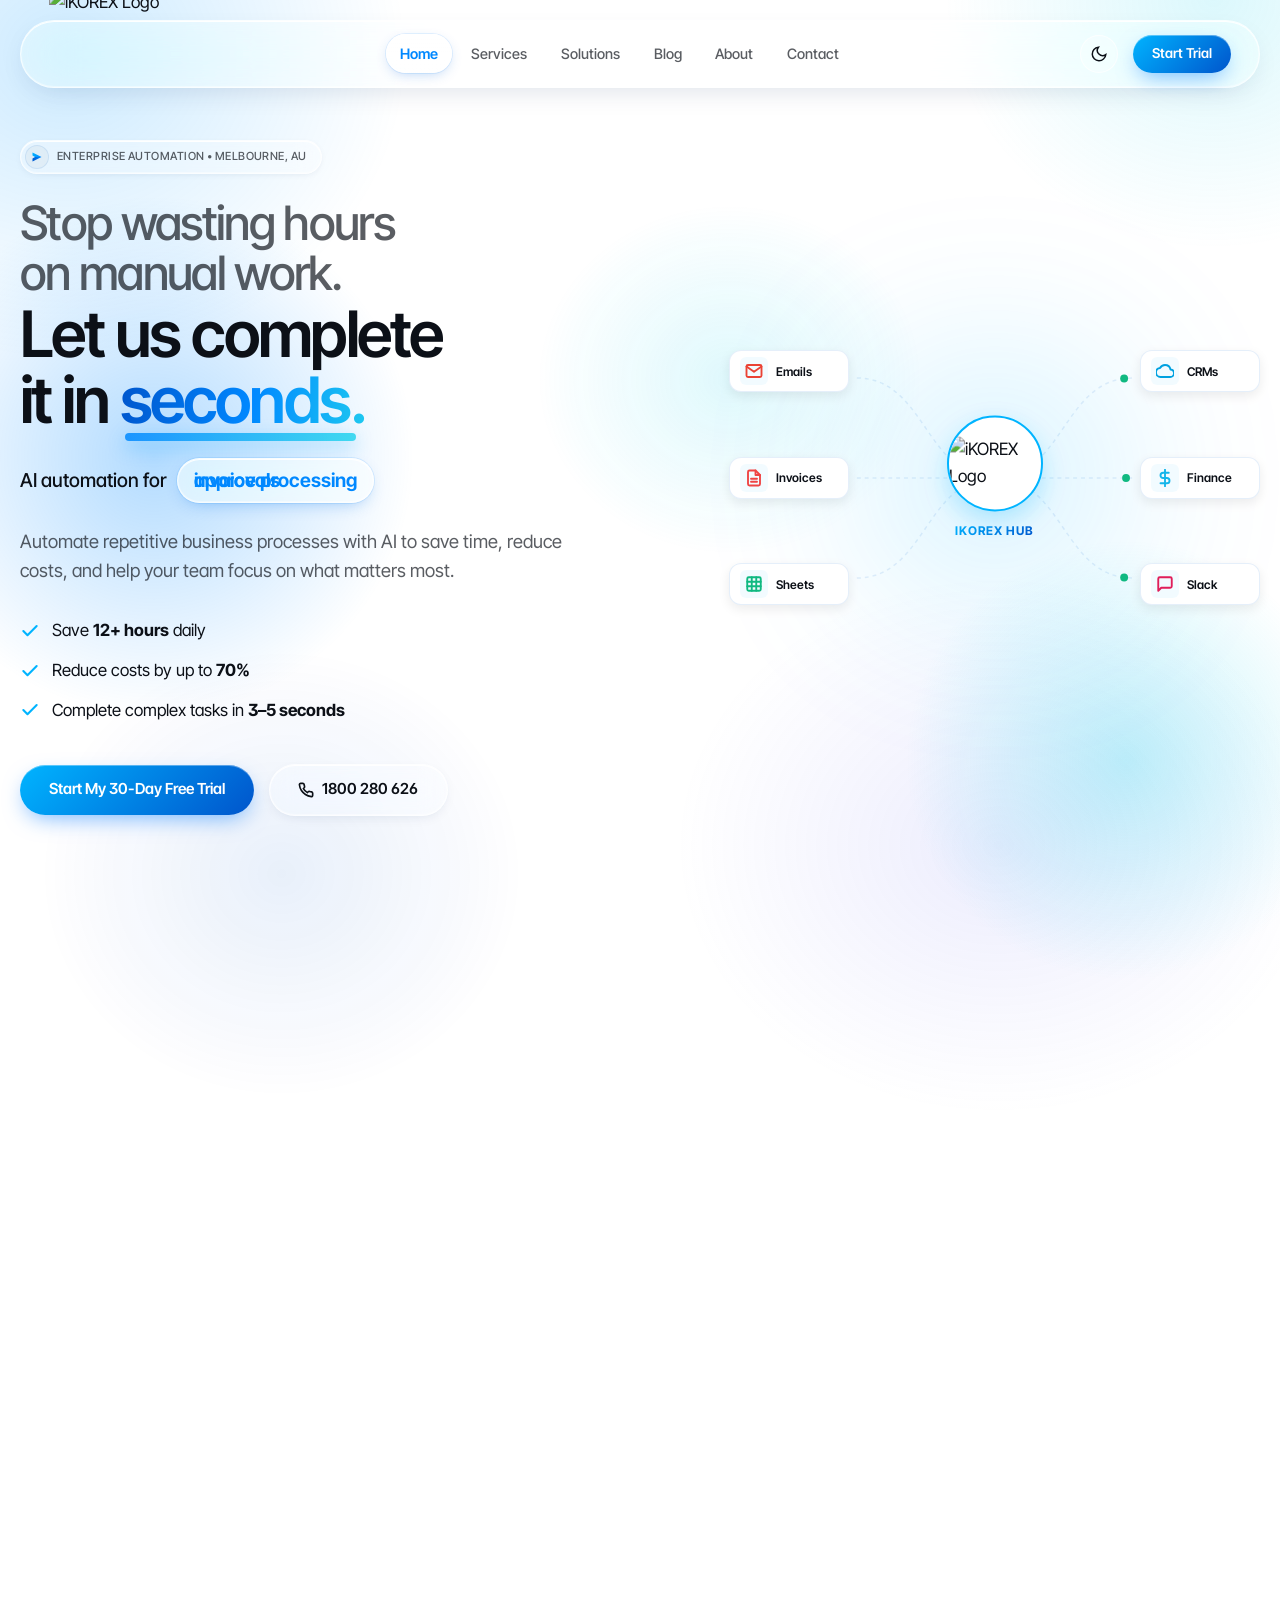
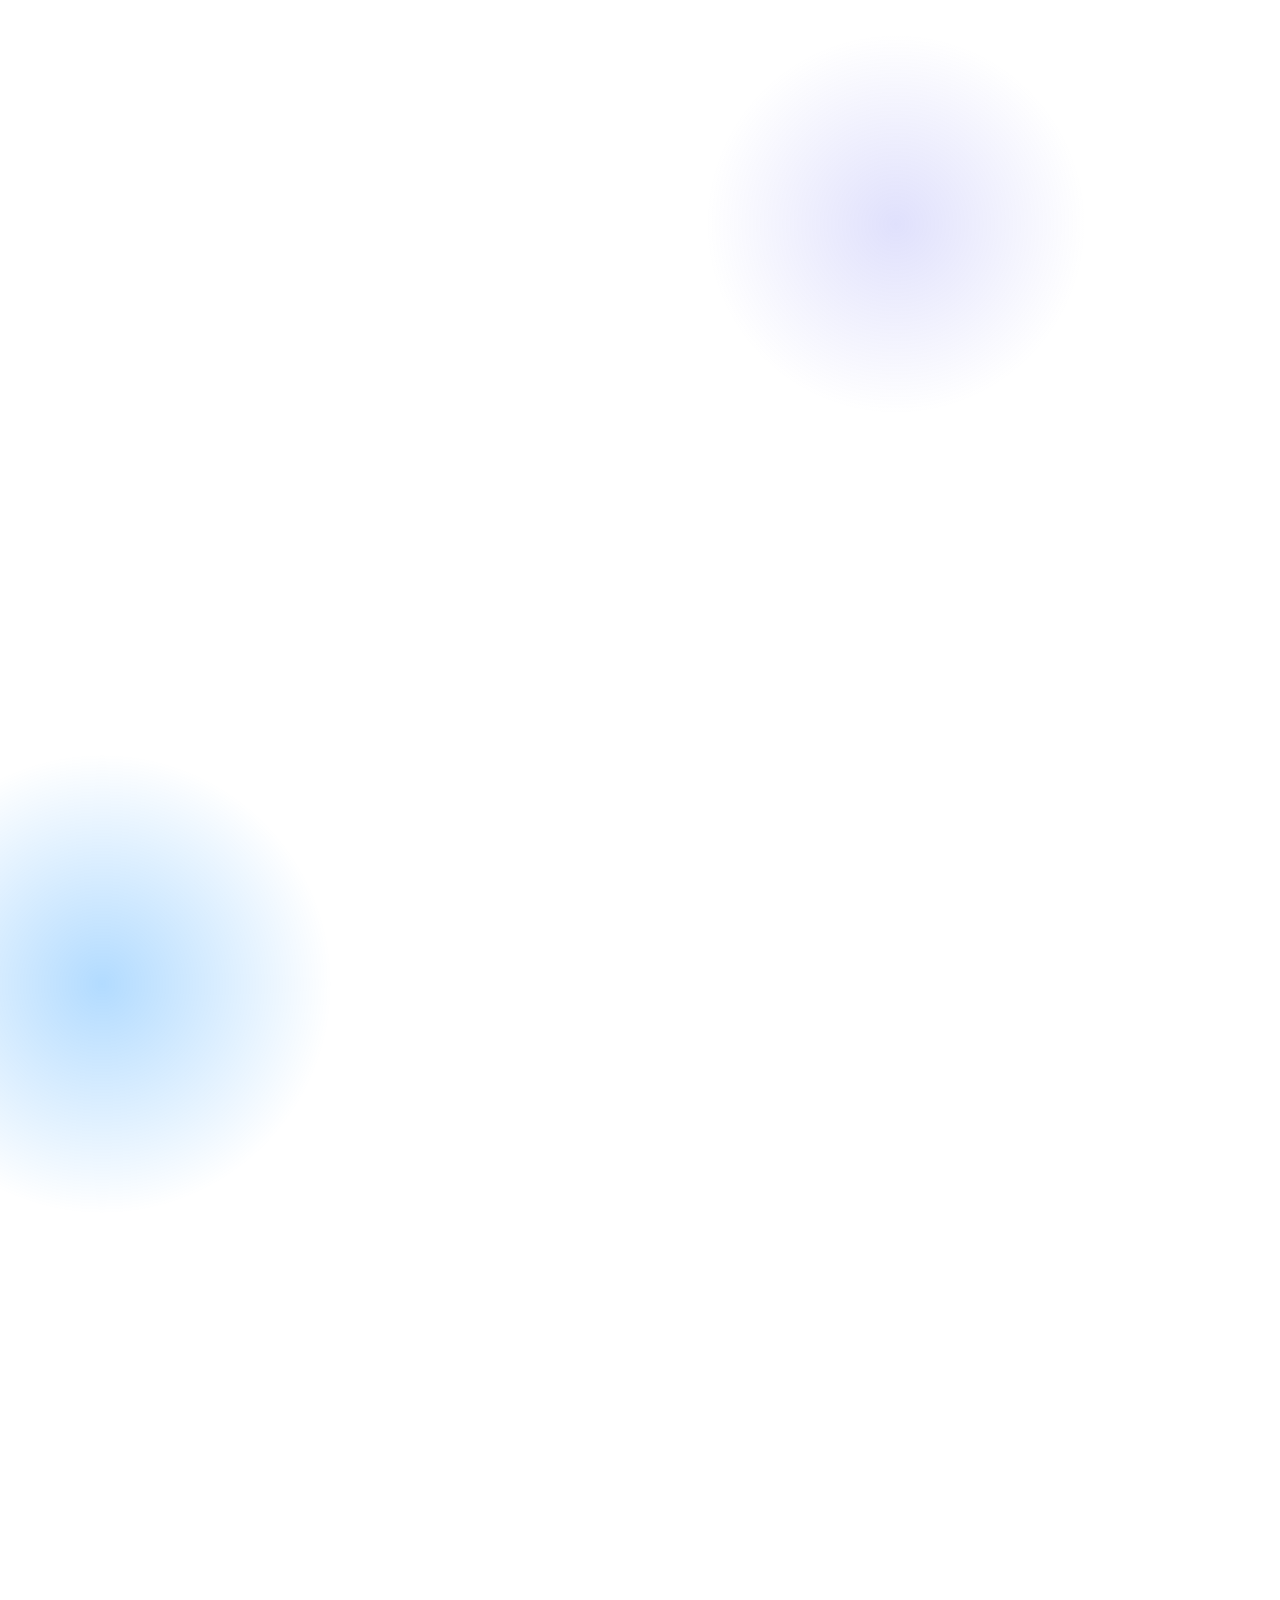
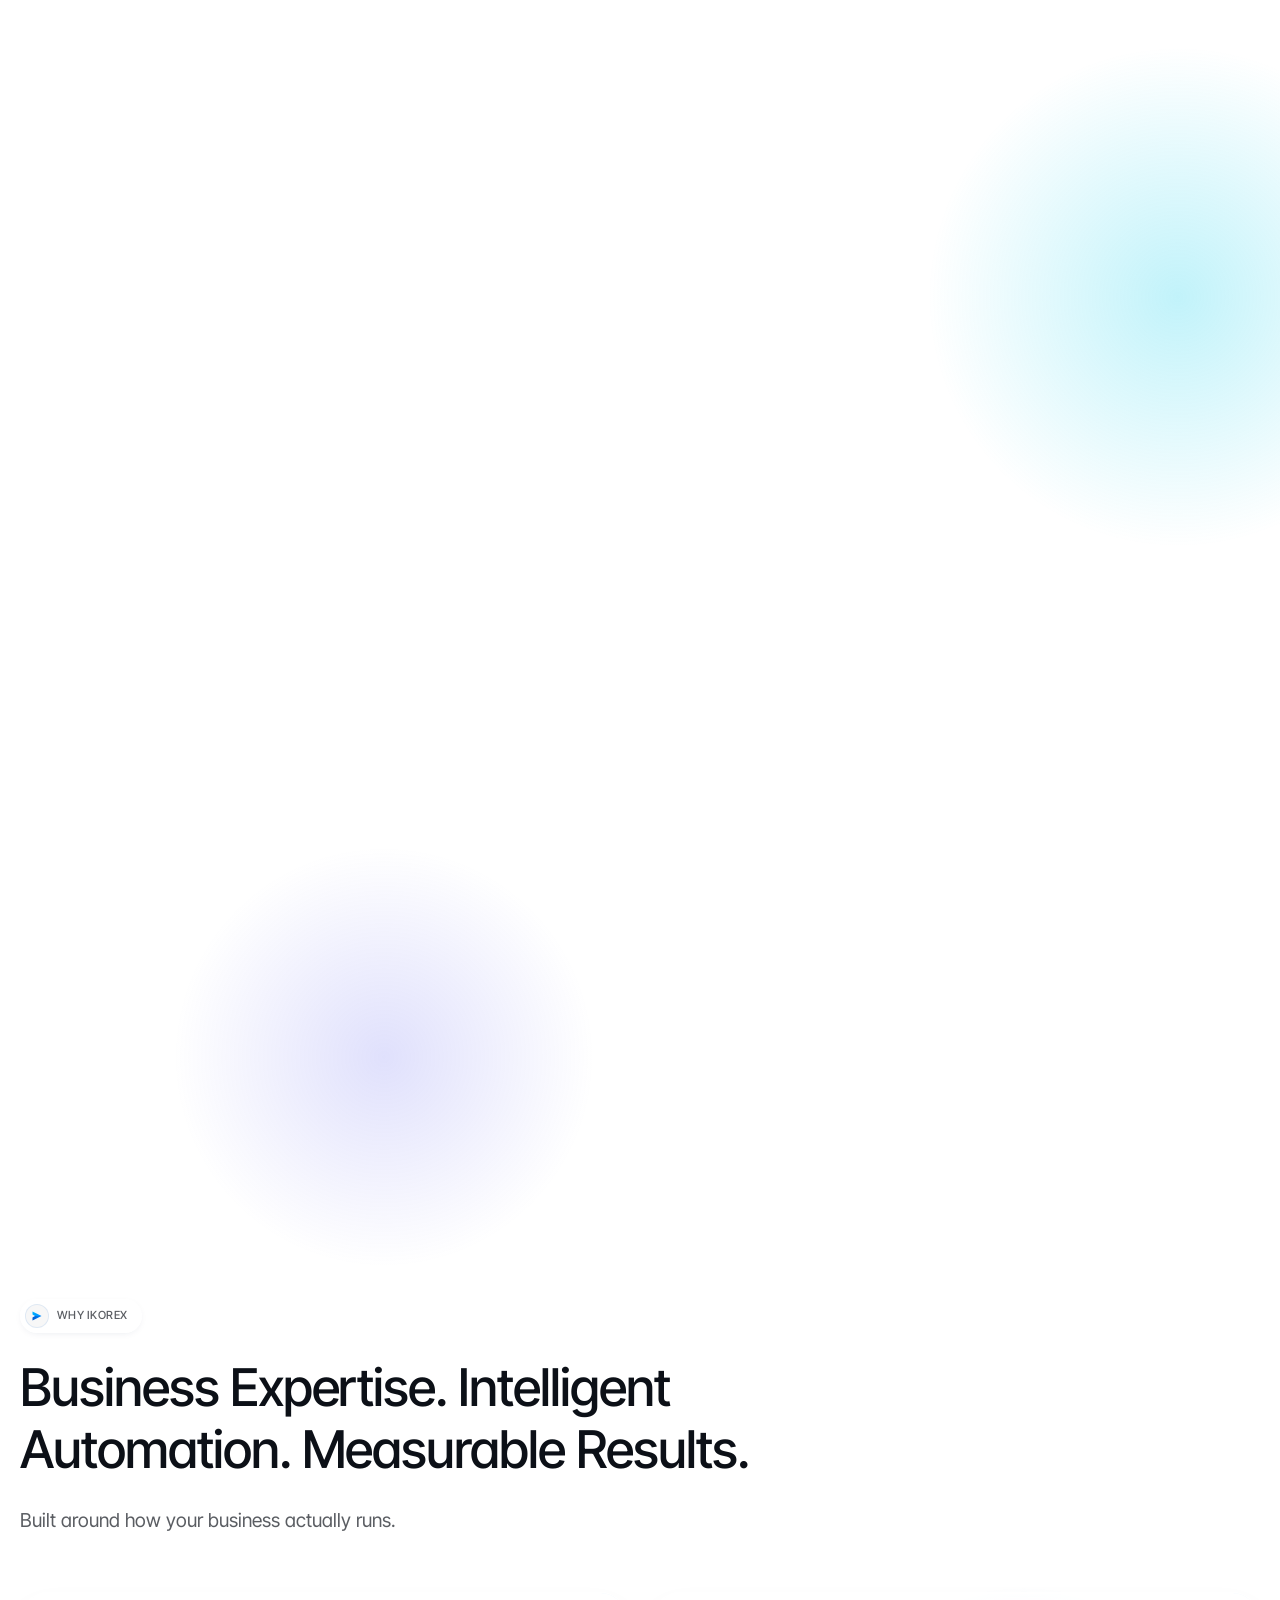
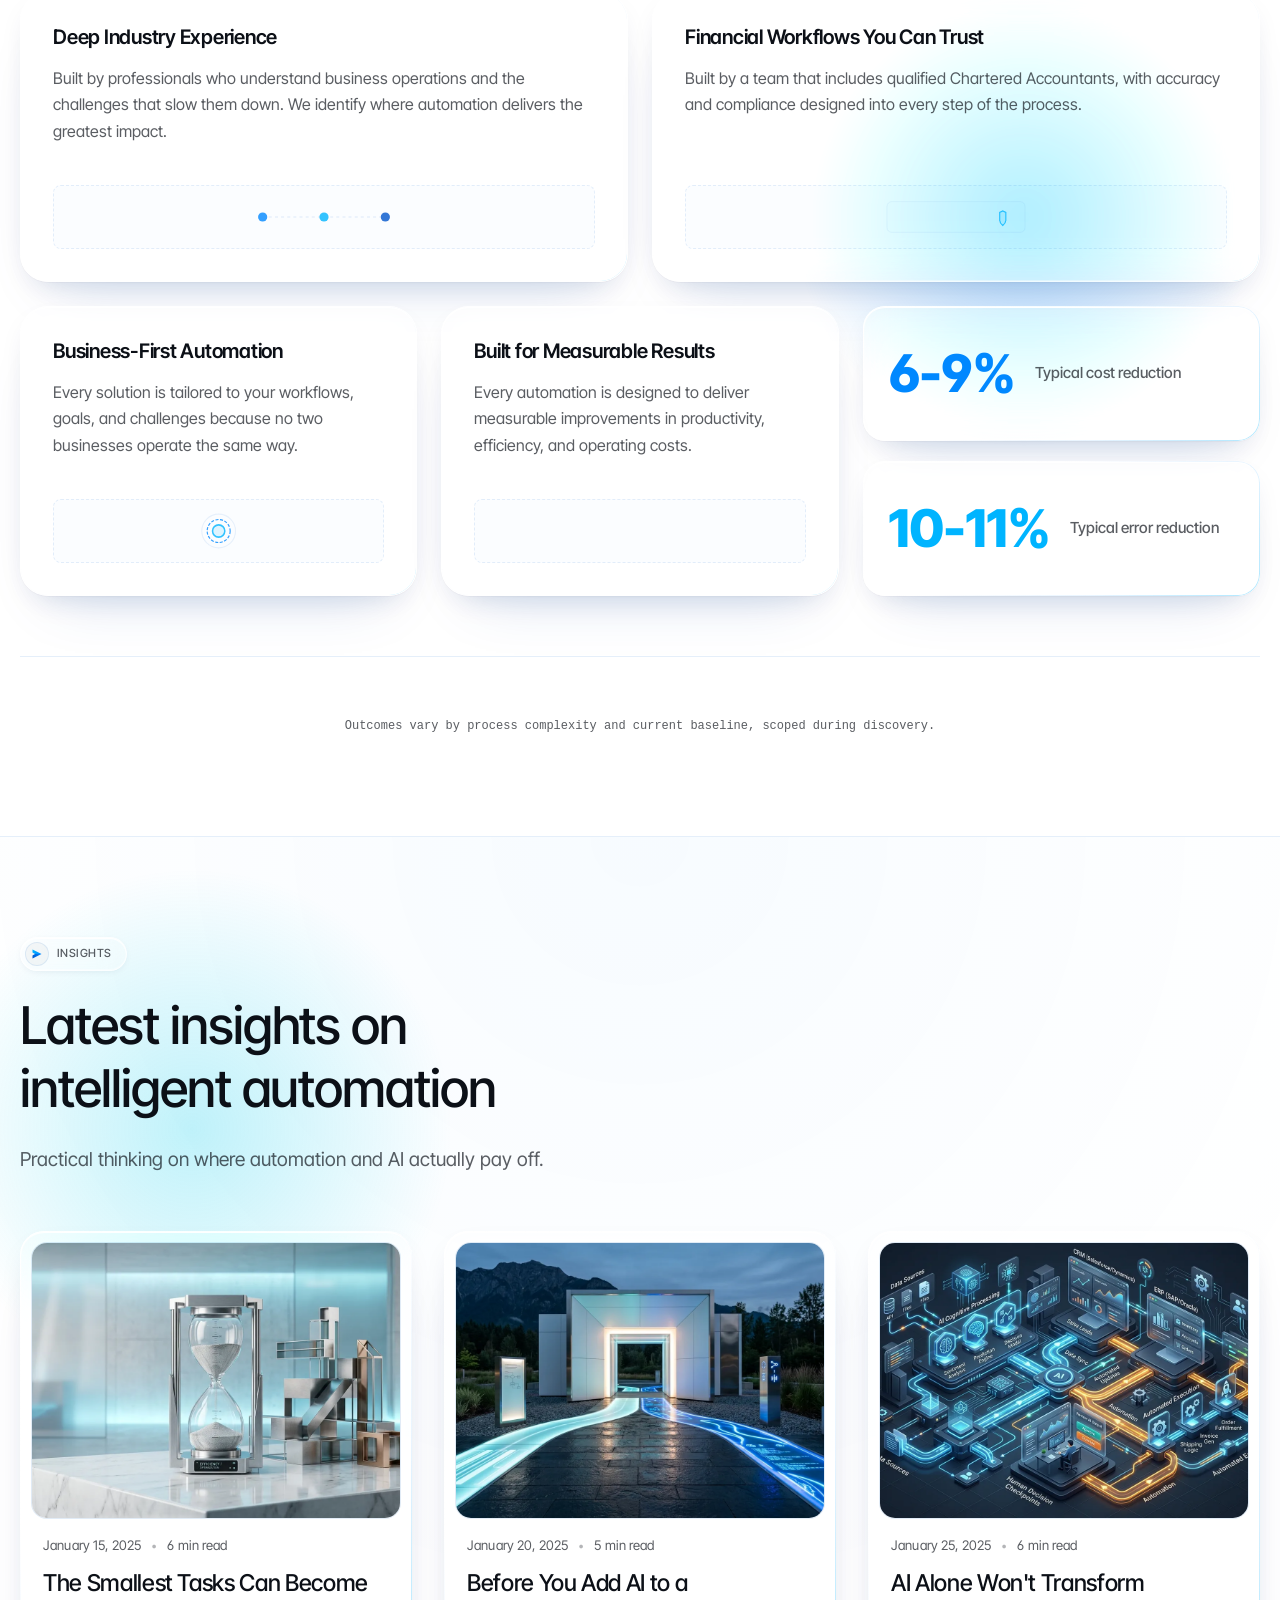
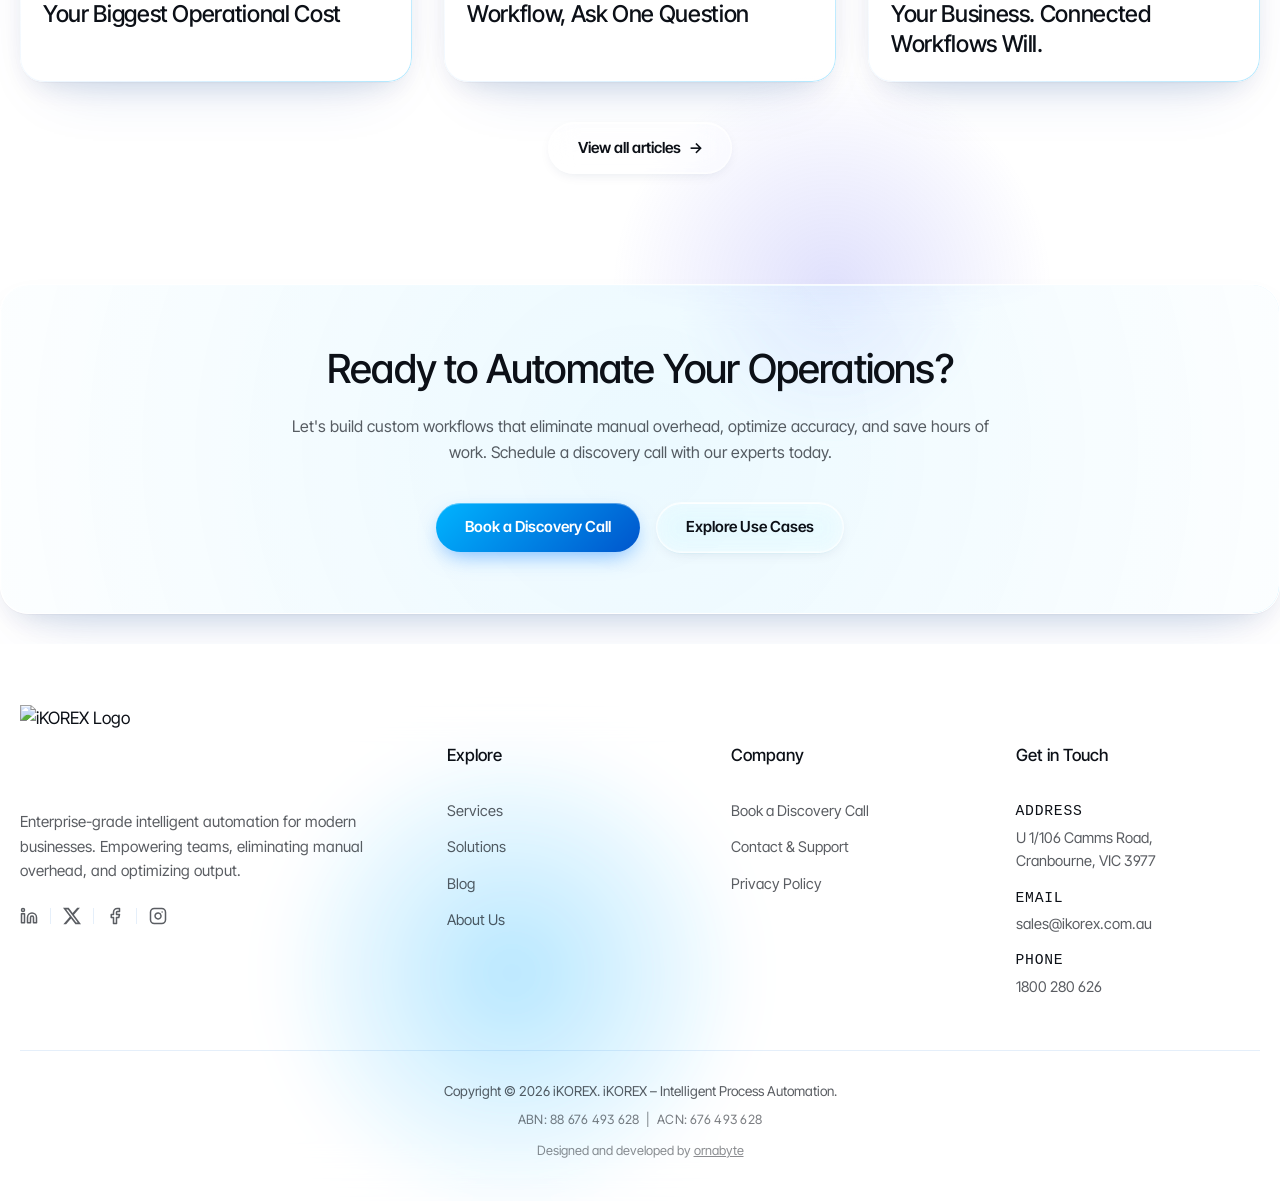
==== commit 566fb80e: "Add Blog tab and page, transparent glass, readability; drop CA-review claim - Navigation: Blog tab o" ====
--- a/index.html
+++ b/index.html
@@ -55,7 +55,7 @@
   </script>
 
   <!-- Custom Stylesheet -->
-  <link rel="stylesheet" href="style.css?v=4">
+  <link rel="stylesheet" href="style.css?v=5">
 </head>
 
 <body>
@@ -96,6 +96,7 @@
         <a href="#hero" class="active">Home</a>
         <a href="services.html">Services</a>
         <a href="solutions.html">Solutions</a>
+        <a href="blog.html">Blog</a>
         <a href="about.html">About</a>
         <a href="contact.html">Contact</a>
         <div class="mobile-cta">
@@ -186,7 +187,7 @@
               <polyline points="20 6 9 17 4 12" fill="none" stroke="currentColor" stroke-width="2.5"
                 stroke-linecap="round" stroke-linejoin="round" />
             </svg>
-            <span>Save up to <strong>12+ hours</strong> daily</span>
+            <span>Save <strong>12+ hours</strong> daily</span>
           </li>
           <li>
             <svg class="check-icon" viewBox="0 0 24 24" width="20" height="20">
@@ -387,14 +388,6 @@
 
     <div class="section-container">
       <ul class="trust-bar" aria-label="Why teams trust iKOREX">
-        <li class="trust-item">
-          <svg viewBox="0 0 24 24" width="20" height="20" fill="none" stroke="currentColor" stroke-width="2"
-            stroke-linecap="round" stroke-linejoin="round" aria-hidden="true">
-            <path d="M12 22s8-4 8-10V5l-8-3-8 3v7c0 6 8 10 8 10z"></path>
-            <polyline points="9 12 11 14 15 10"></polyline>
-          </svg>
-          <div><strong>CA-reviewed</strong><span>Finance workflows checked by Chartered Accountants</span></div>
-        </li>
         <li class="trust-item">
           <svg viewBox="0 0 24 24" width="20" height="20" fill="none" stroke="currentColor" stroke-width="2"
             stroke-linecap="round" stroke-linejoin="round" aria-hidden="true">
@@ -1075,8 +1068,8 @@
         <!-- Bento Card 2: Financial Workflows (span-6) -->
         <div class="capability-card span-6">
           <h3 class="capability-title">Financial Workflows You Can Trust</h3>
-          <p class="capability-body">Every financial automation workflow is designed and reviewed by qualified Chartered
-            Accountants to ensure accuracy, compliance, and confidence in every process.</p>
+          <p class="capability-body">Built by a team that includes qualified Chartered Accountants, with accuracy and
+            compliance designed into every step of the process.</p>
           <div class="card-visual-compact">
             <svg viewBox="0 0 200 60" fill="none" class="minimal-visual-svg">
               <rect class="wf-bg-box" x="10" y="10" width="180" height="40" rx="6" fill="rgba(0,136,255,0.01)"
@@ -1220,6 +1213,9 @@
             </div>
           </a>
         </article>
+      </div>
+      <div class="section-more">
+        <a href="blog.html" class="btn btn-outline">View all articles <span class="arrow" aria-hidden="true">&rarr;</span></a>
       </div>
     </div>
   </section>
@@ -1295,7 +1291,7 @@
           <h4>Explore</h4>
           <a href="services.html">Services</a>
           <a href="solutions.html">Solutions</a>
-          <a href="index.html#blog">Insights</a>
+          <a href="blog.html">Blog</a>
           <a href="about.html">About Us</a>
         </div>
         <div class="link-group">
@@ -1332,7 +1328,7 @@
   </footer>
 
   <!-- Custom Logic Script -->
-  <script src="main.js?v=4"></script>
+  <script src="main.js?v=5"></script>
 </body>
 
 </html>
--- a/style.css
+++ b/style.css
@@ -7467,6 +7467,326 @@
   }
 }
 
+/* ==========================================================================
+   v5: transparent glass, readability, headline scale
+   ========================================================================== */
+
+/* --- True transparent glass: panels let colour through, edges carry the light --- */
+:root {
+  --glass-bg: rgba(255, 255, 255, 0.26);
+  --glass-bg-strong: rgba(255, 255, 255, 0.55);
+  --glass-border: rgba(255, 255, 255, 0.70);
+  --glass-blur: blur(18px) saturate(200%) brightness(1.04);
+  --glass-shadow: 0 1px 1px rgba(10, 30, 60, 0.03), 0 12px 32px -14px rgba(10, 40, 90, 0.18), 0 30px 60px -34px rgba(0, 80, 180, 0.20);
+  --glass-inset: inset 0 1px 0 rgba(255, 255, 255, 0.95), inset 0 -1px 0 rgba(255, 255, 255, 0.30), inset 0 0 0 1px rgba(255, 255, 255, 0.12);
+  --glass-spec-strength: 0.7;
+  --orb-1: rgba(0, 136, 255, 0.30);
+  --orb-2: rgba(34, 211, 238, 0.28);
+  --orb-3: rgba(99, 102, 241, 0.20);
+  --text-muted: rgba(12, 16, 23, 0.68);
+}
+
+body.dark-theme {
+  --glass-bg: rgba(255, 255, 255, 0.045);
+  --glass-bg-strong: rgba(14, 20, 34, 0.70);
+  --glass-border: rgba(255, 255, 255, 0.11);
+  --glass-blur: blur(18px) saturate(170%);
+  --glass-inset: inset 0 1px 0 rgba(255, 255, 255, 0.10), inset 0 -1px 0 rgba(255, 255, 255, 0.03);
+  --glass-spec-strength: 0.18;
+  --orb-1: rgba(0, 120, 255, 0.30);
+  --orb-2: rgba(0, 200, 255, 0.16);
+  --orb-3: rgba(99, 102, 241, 0.22);
+  --text-muted: rgba(252, 252, 253, 0.70);
+}
+
+/* Colour field that scrolls with the page, so glass panels have something to refract */
+body {
+  position: relative;
+}
+
+.liquid-orbs {
+  position: absolute;
+  inset: 0;
+  overflow: hidden;
+  z-index: -1;
+  pointer-events: none;
+}
+
+.liquid-orb {
+  position: absolute;
+  background: radial-gradient(closest-side, var(--orb-color), transparent);
+  transform: translate(-50%, -50%);
+}
+
+/* Inner surfaces stay readable on clearer glass */
+.card-visual,
+.queue-card,
+.pipeline-card,
+.founder-card {
+  background-color: rgba(255, 255, 255, 0.40);
+  -webkit-backdrop-filter: blur(10px) saturate(160%);
+  backdrop-filter: blur(10px) saturate(160%);
+}
+
+.navbar {
+  background-color: rgba(255, 255, 255, 0.38);
+}
+
+body.dark-theme .navbar {
+  background-color: rgba(10, 14, 24, 0.45);
+}
+
+.navbar.is-scrolled {
+  background-color: rgba(255, 255, 255, 0.58);
+}
+
+body.dark-theme .navbar.is-scrolled {
+  background-color: rgba(10, 14, 24, 0.65);
+}
+
+/* --- Liquid tab indicator (nav + segmented nav) --- */
+.nav-links,
+.segmented-nav {
+  position: relative;
+}
+
+.tab-indicator {
+  position: absolute;
+  top: 0;
+  left: 0;
+  height: 0;
+  width: 0;
+  border-radius: 999px;
+  background: linear-gradient(180deg, rgba(255, 255, 255, 0.75), rgba(255, 255, 255, 0.35));
+  border: 1px solid rgba(255, 255, 255, 0.9);
+  box-shadow: inset 0 1px 0 #fff, 0 4px 14px -4px rgba(0, 100, 220, 0.30), 0 0 0 1px rgba(0, 136, 255, 0.10);
+  -webkit-backdrop-filter: blur(8px) saturate(180%);
+  backdrop-filter: blur(8px) saturate(180%);
+  transition: transform 0.45s var(--ease-spring), width 0.45s var(--ease-spring), height 0.3s ease, opacity 0.3s ease;
+  pointer-events: none;
+  z-index: 0;
+  opacity: 0;
+}
+
+body.dark-theme .tab-indicator {
+  background: linear-gradient(180deg, rgba(255, 255, 255, 0.14), rgba(255, 255, 255, 0.05));
+  border-color: rgba(255, 255, 255, 0.16);
+  box-shadow: inset 0 1px 0 rgba(255, 255, 255, 0.18), 0 4px 16px -4px rgba(0, 0, 0, 0.6), 0 0 18px -6px rgba(0, 180, 255, 0.45);
+}
+
+.has-indicator > a {
+  position: relative;
+  z-index: 1;
+}
+
+@media (min-width: 769px) {
+  .has-indicator > a.active,
+  .has-indicator > a:hover {
+    background-color: transparent;
+    box-shadow: none;
+  }
+}
+
+.segmented-nav.has-indicator > a.active,
+.segmented-nav.has-indicator > a:hover {
+  background-color: transparent;
+  box-shadow: none;
+}
+
+/* --- 3D tilt on glass cards (driven by pointer in main.js) --- */
+.tilt {
+  transform: perspective(1000px) rotateX(var(--tilt-x, 0deg)) rotateY(var(--tilt-y, 0deg)) translateY(var(--lift, 0px));
+}
+
+.tilt:hover {
+  --lift: -4px;
+  transform: perspective(1000px) rotateX(var(--tilt-x, 0deg)) rotateY(var(--tilt-y, 0deg)) translateY(var(--lift, 0px));
+}
+
+/* --- Home headline: lead line now carries real weight --- */
+.hero-title-lead {
+  font-size: clamp(2rem, 3.7vw, 3.3rem);
+  font-weight: 500;
+  line-height: 1.06;
+  letter-spacing: -0.035em;
+  color: var(--text-muted);
+}
+
+.hero-title-main {
+  font-size: clamp(2.6rem, 5vw, 4.4rem);
+}
+
+.hero-title {
+  gap: 0.15em;
+}
+
+@media (max-width: 768px) {
+  .hero-title-lead {
+    font-size: clamp(1.75rem, 7.4vw, 2.2rem);
+  }
+}
+
+/* --- Trust bar now has three items --- */
+.trust-bar {
+  grid-template-columns: repeat(3, 1fr);
+}
+
+@media (max-width: 1024px) {
+  .trust-bar {
+    grid-template-columns: repeat(3, 1fr);
+  }
+
+  .trust-item:nth-child(3)::before {
+    display: block;
+  }
+}
+
+/* --- Readability --- */
+body {
+  font-size: 1.0625rem;
+  text-rendering: optimizeLegibility;
+  font-feature-settings: "cv11", "ss01";
+}
+
+h1, h2, h3,
+.section-title,
+.page-title,
+.hero-title,
+.card-title,
+.cta-title {
+  text-wrap: balance;
+}
+
+p,
+li {
+  text-wrap: pretty;
+}
+
+.section-subtitle,
+.page-lead {
+  line-height: 1.6;
+}
+
+.card-body,
+.risk-card-body,
+.capability-body,
+.engine-card-desc,
+.solution-card-desc,
+.value-card-desc,
+.team-profile-bio,
+.process-step p,
+.cta-description,
+.about-story-copy p {
+  font-size: 1rem;
+  line-height: 1.65;
+}
+
+.solution-check-text,
+.engine-features li,
+.comparison-list li,
+.trust-item span,
+.founder-card-meta {
+  font-size: 0.95rem;
+  line-height: 1.55;
+}
+
+/* Small-caps labels: sans instead of mono, readable tracking */
+.card-pretitle,
+.comparison-header {
+  font-family: var(--font-sans);
+  font-size: 0.74rem;
+  font-weight: 650;
+  letter-spacing: 0.1em;
+}
+
+.card-title,
+.risk-card-title,
+.capability-title,
+.engine-card-title {
+  font-weight: 600;
+  letter-spacing: -0.012em;
+}
+
+/* --- Blog index page --- */
+.blog-grid-page {
+  grid-template-columns: repeat(3, 1fr);
+}
+
+.blog-card-category {
+  color: var(--accent-orange);
+  font-weight: 600;
+}
+
+body.dark-theme .blog-card-category {
+  color: #5cc8ff;
+}
+
+.blog-card-excerpt {
+  margin-top: 10px;
+  font-size: 0.97rem;
+  line-height: 1.6;
+  color: var(--text-muted);
+}
+
+.blog-card-more {
+  margin-top: auto;
+  padding-top: 16px;
+  font-size: 0.92rem;
+  font-weight: 600;
+  color: var(--accent-orange);
+}
+
+.blog-index .blog-card-title {
+  font-size: 1.3rem;
+}
+
+.section-more {
+  display: flex;
+  justify-content: center;
+  margin-top: 40px;
+}
+
+.section-more .arrow {
+  margin-left: 8px;
+  transition: transform 0.25s ease;
+}
+
+.section-more .btn:hover .arrow {
+  transform: translateX(3px);
+}
+
+@media (max-width: 1024px) {
+  .blog-grid-page {
+    grid-template-columns: repeat(2, 1fr);
+  }
+}
+
+@media (max-width: 768px) {
+  .blog-grid-page {
+    grid-template-columns: 1fr;
+  }
+
+  .trust-bar {
+    grid-template-columns: 1fr;
+  }
+}
+
+/* Six nav tabs on mid-size screens */
+@media (max-width: 1100px) and (min-width: 769px) {
+  .nav-links {
+    gap: 0;
+  }
+
+  .nav-links > a {
+    padding: 8px 10px;
+    font-size: 0.86rem;
+  }
+
+  .navbar-container {
+    padding: 0 18px;
+  }
+}
+
 /* --- Scroll reveal --- */
 .reveal {
   opacity: 0;
@@ -7512,11 +7832,7 @@
 /* --- Responsive --- */
 @media (max-width: 1024px) {
   .trust-bar {
-    grid-template-columns: repeat(2, 1fr);
-  }
-
-  .trust-item:nth-child(3)::before {
-    display: none;
+    grid-template-columns: repeat(3, 1fr);
   }
 
   .about-hero-grid,
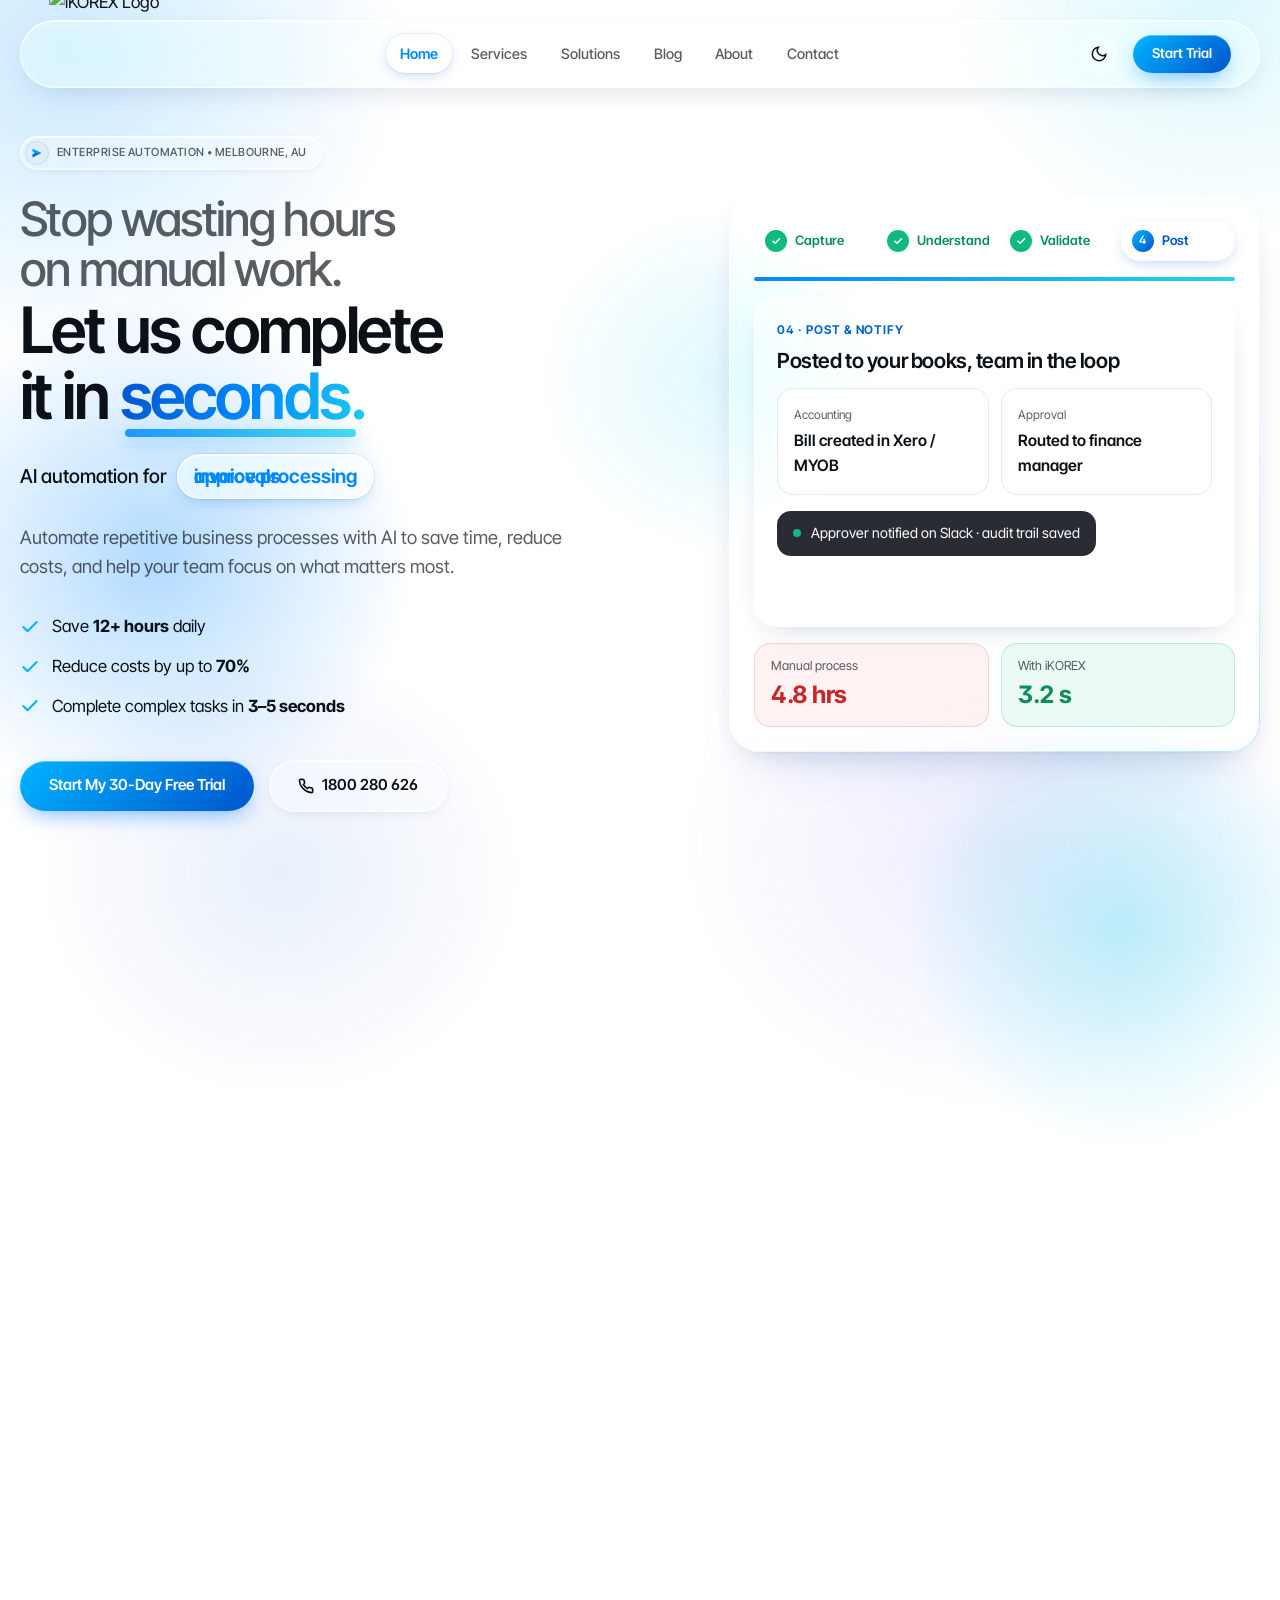
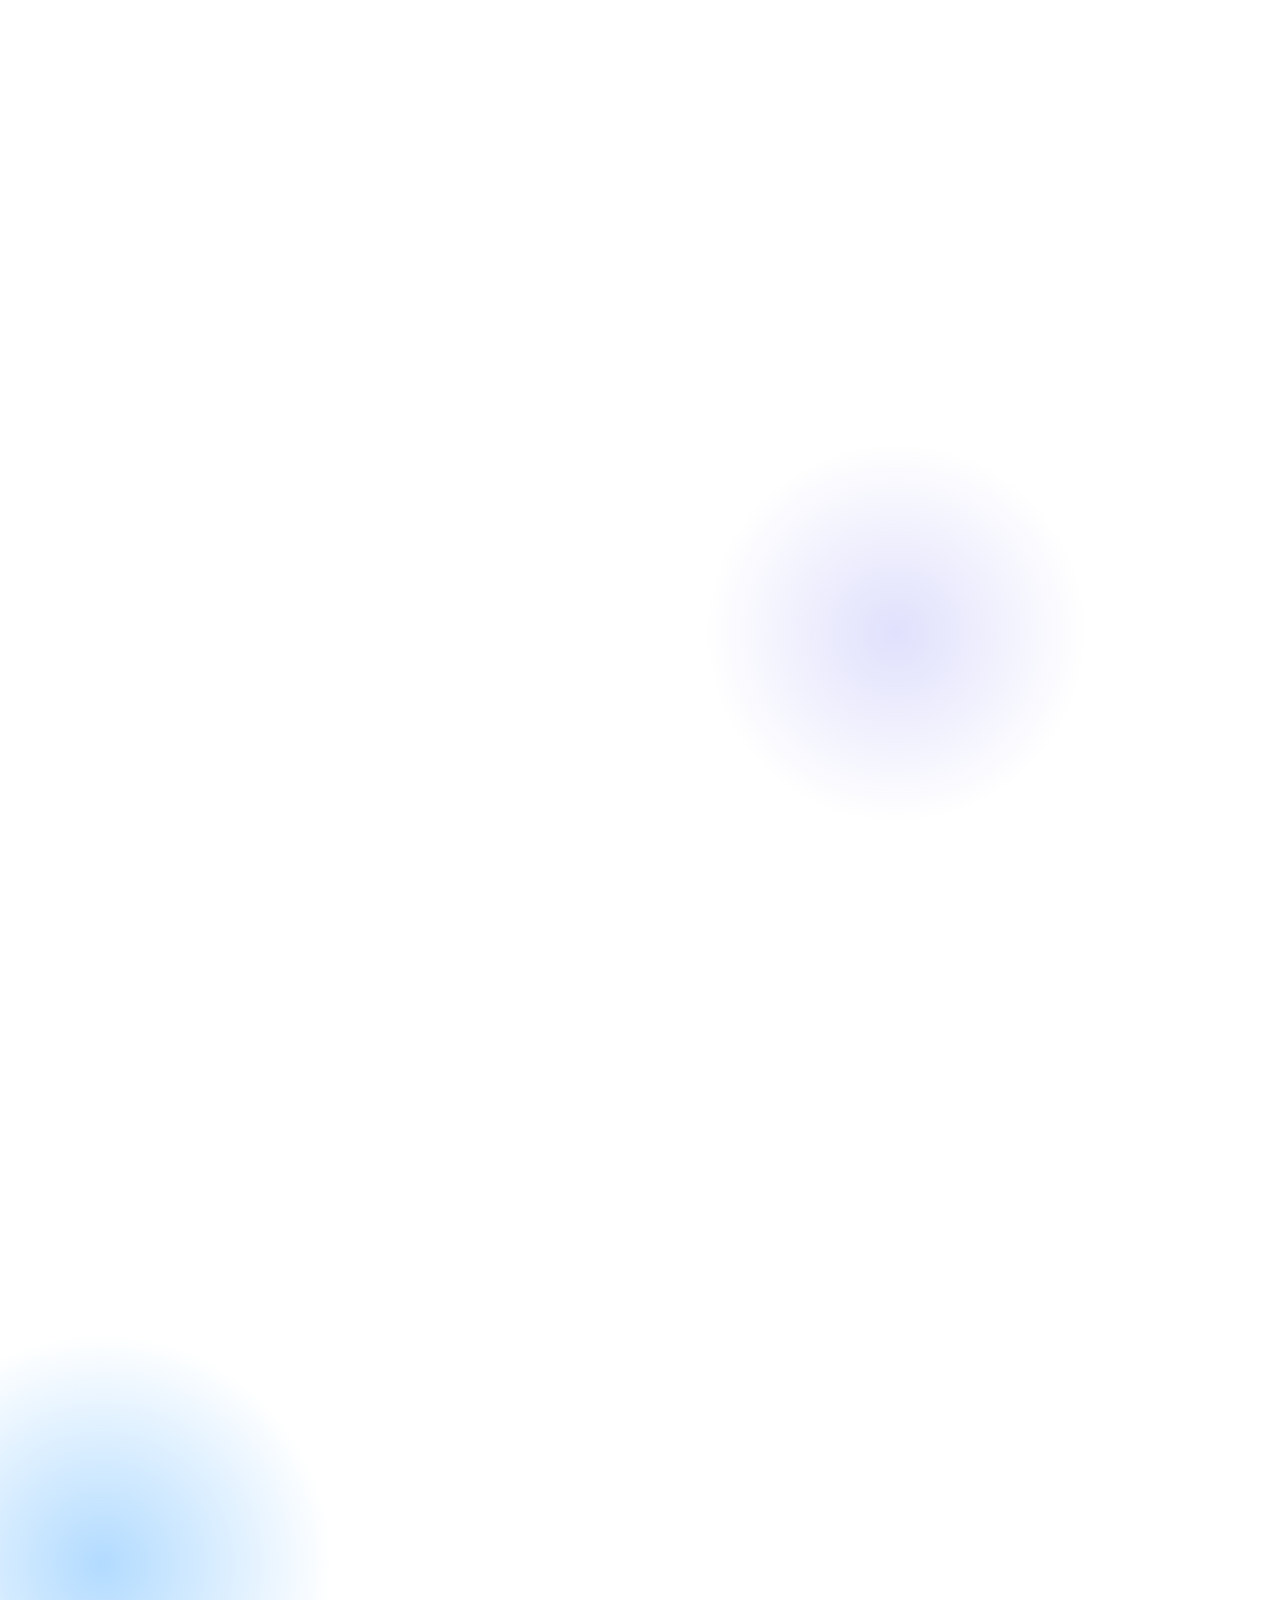
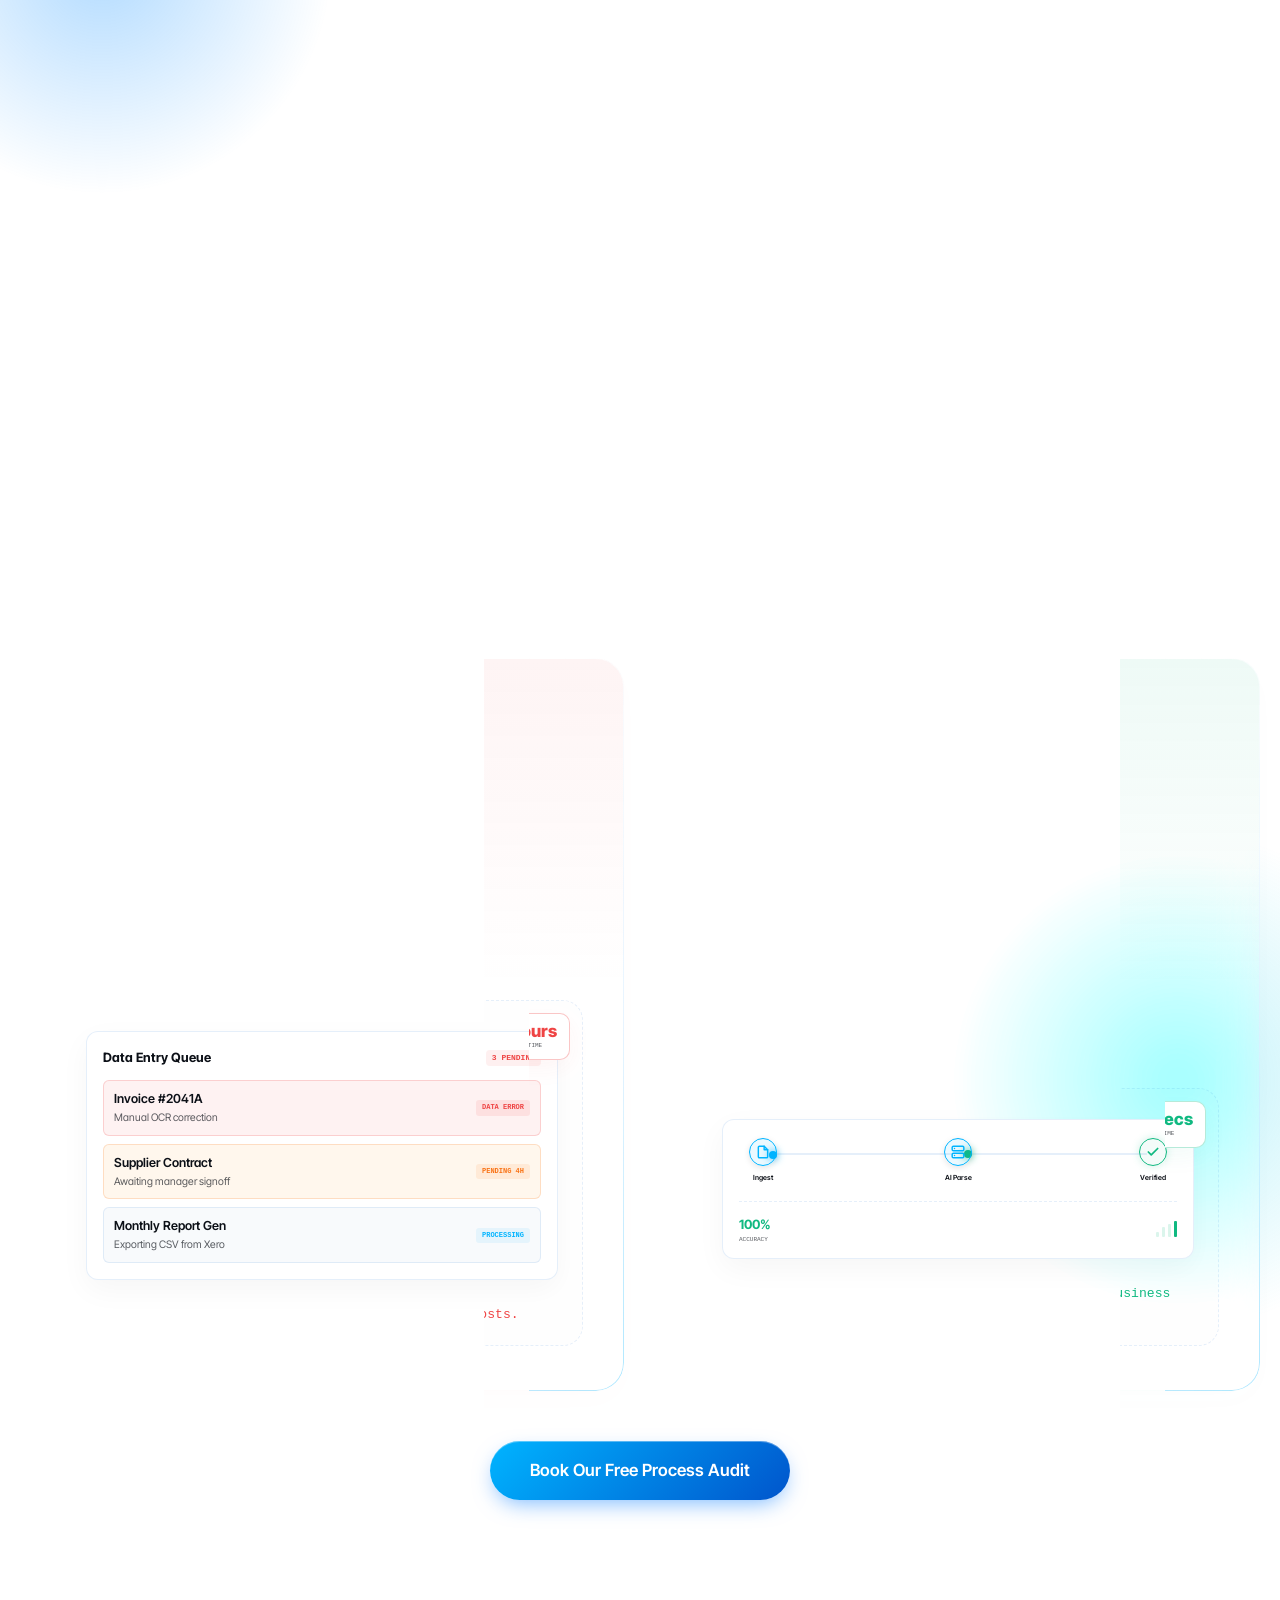
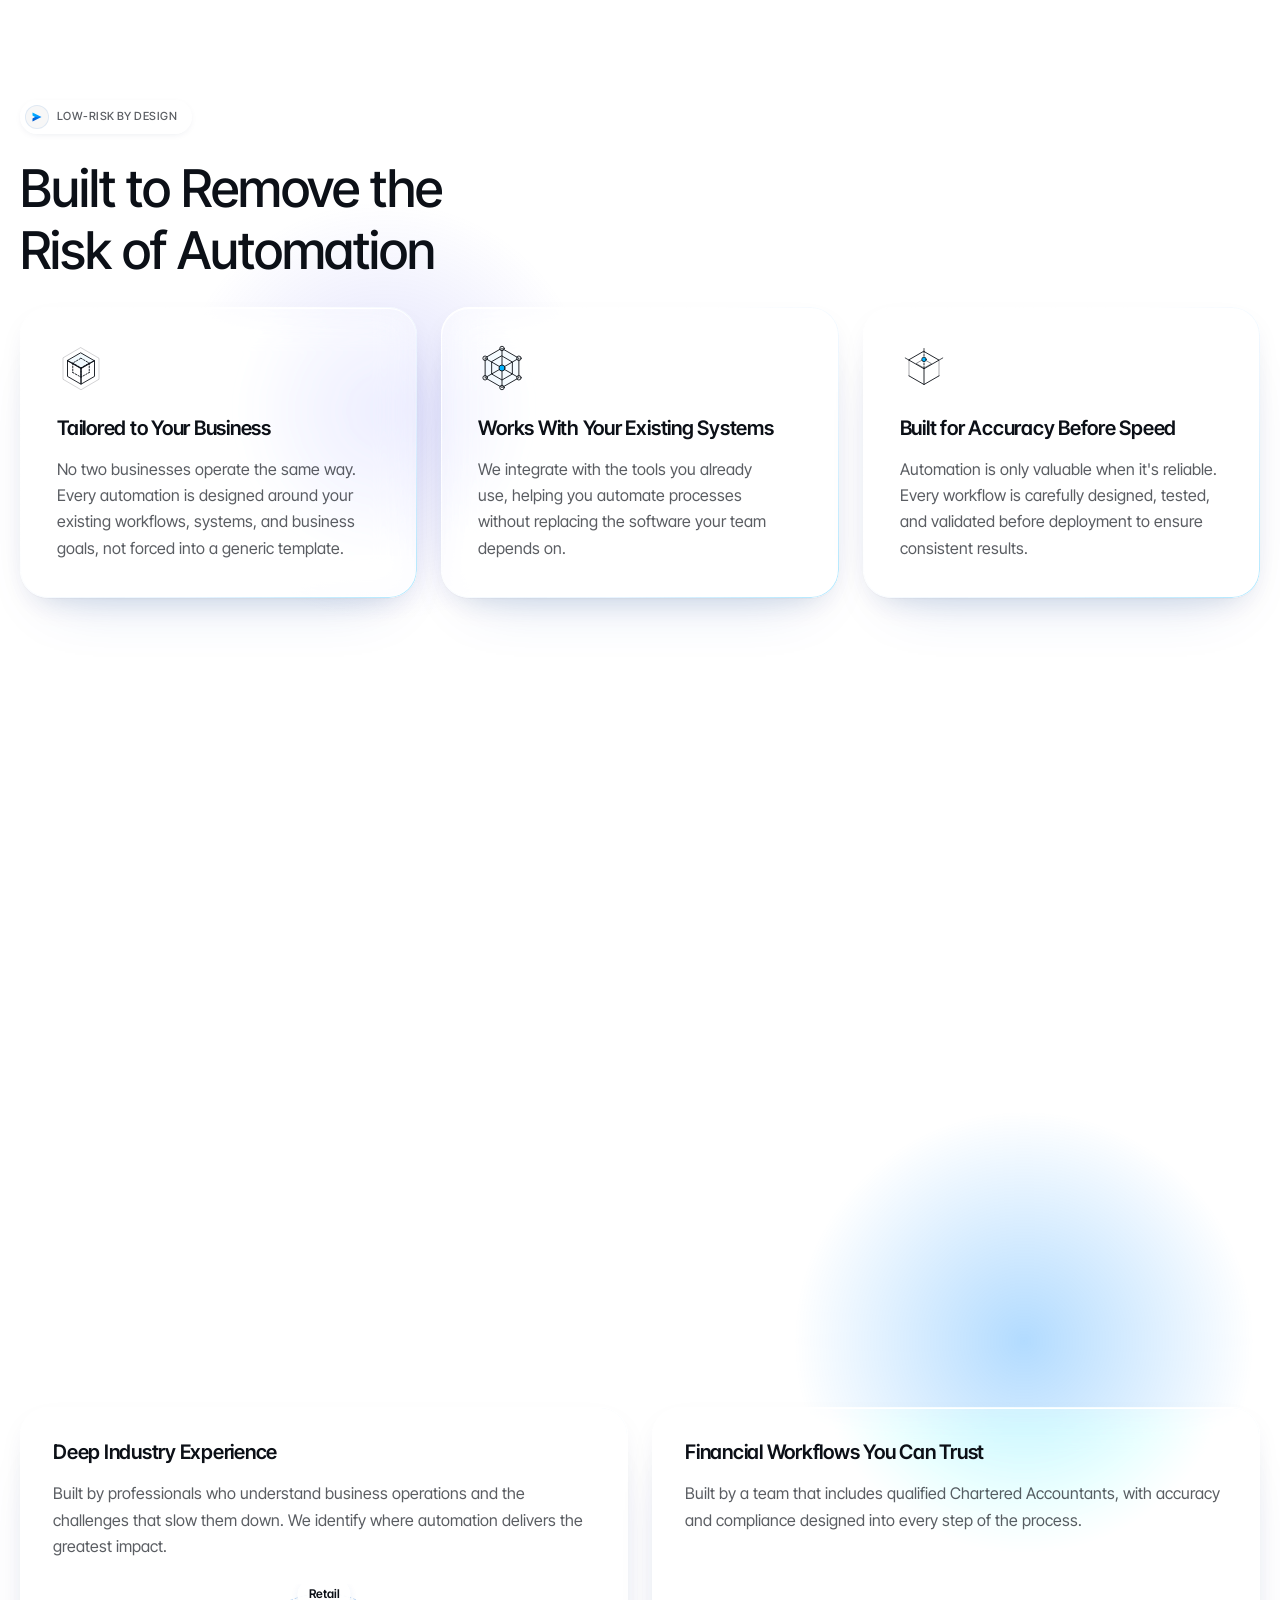
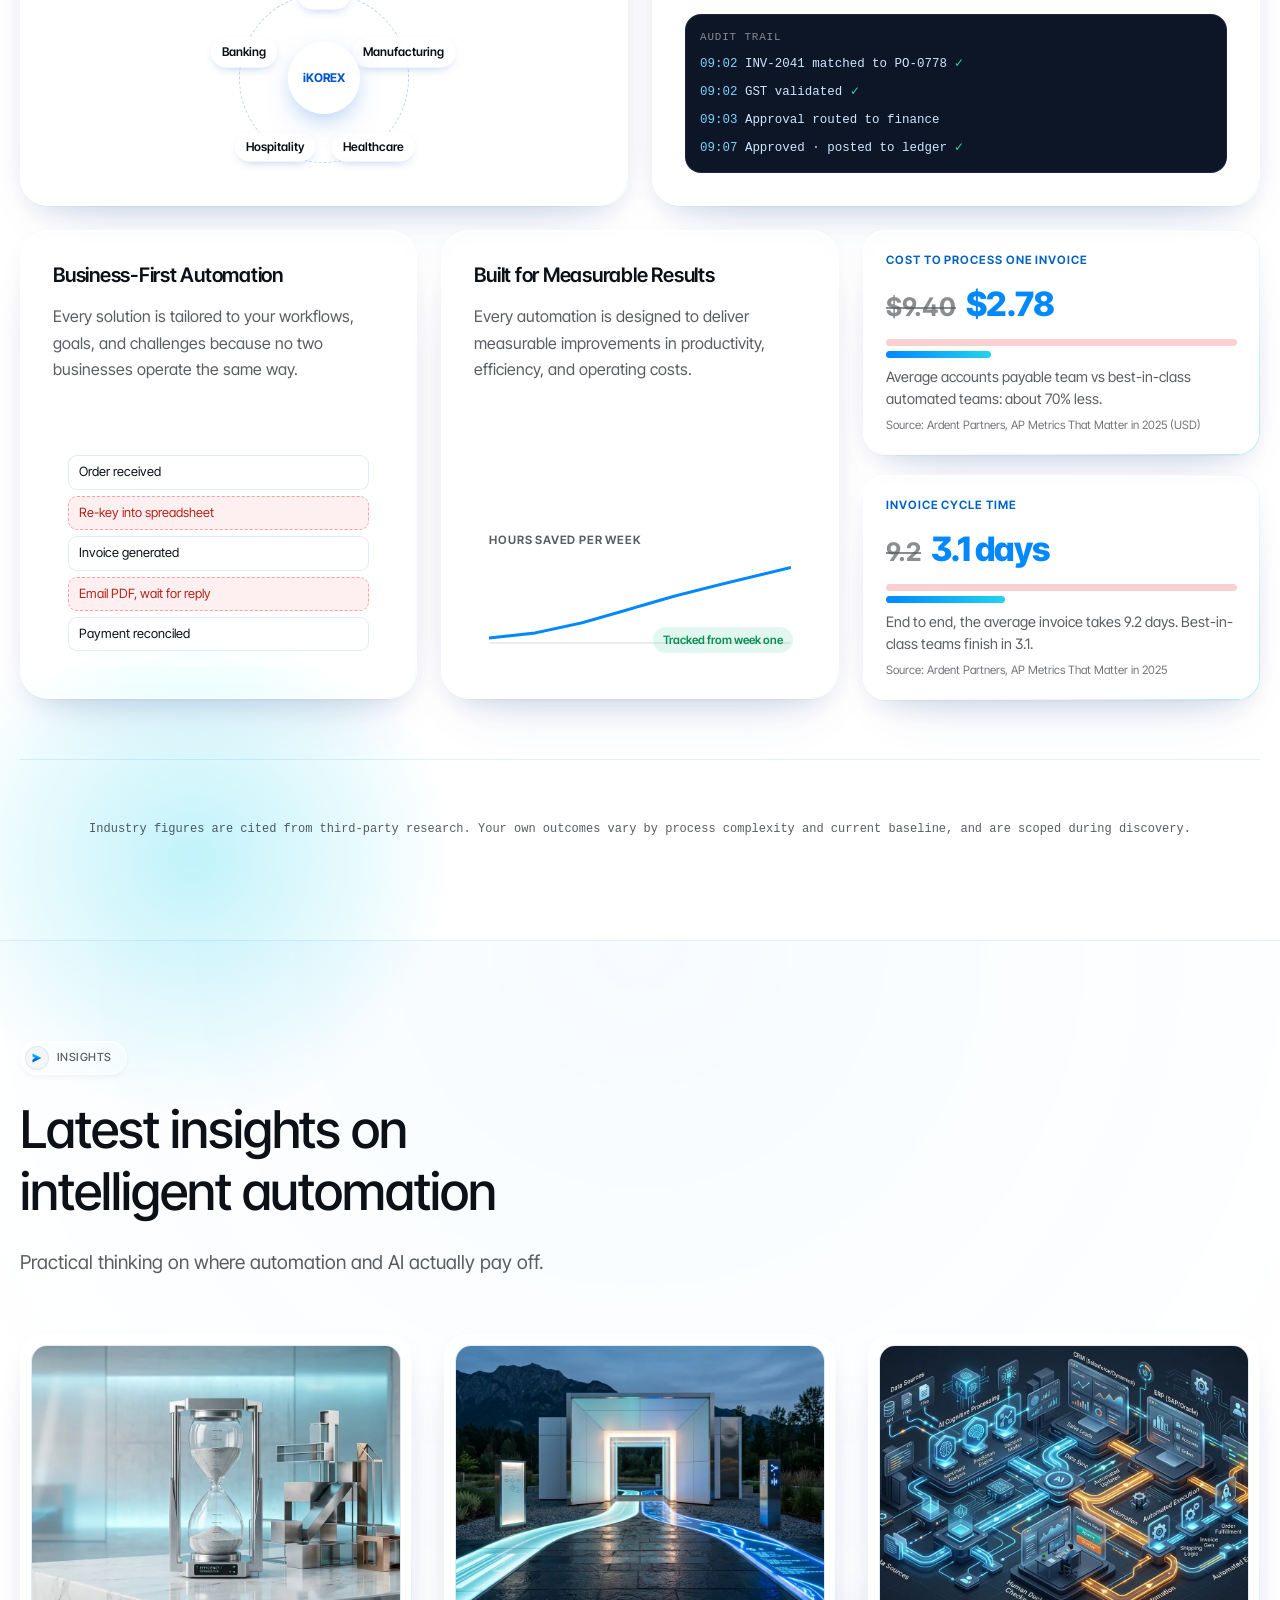
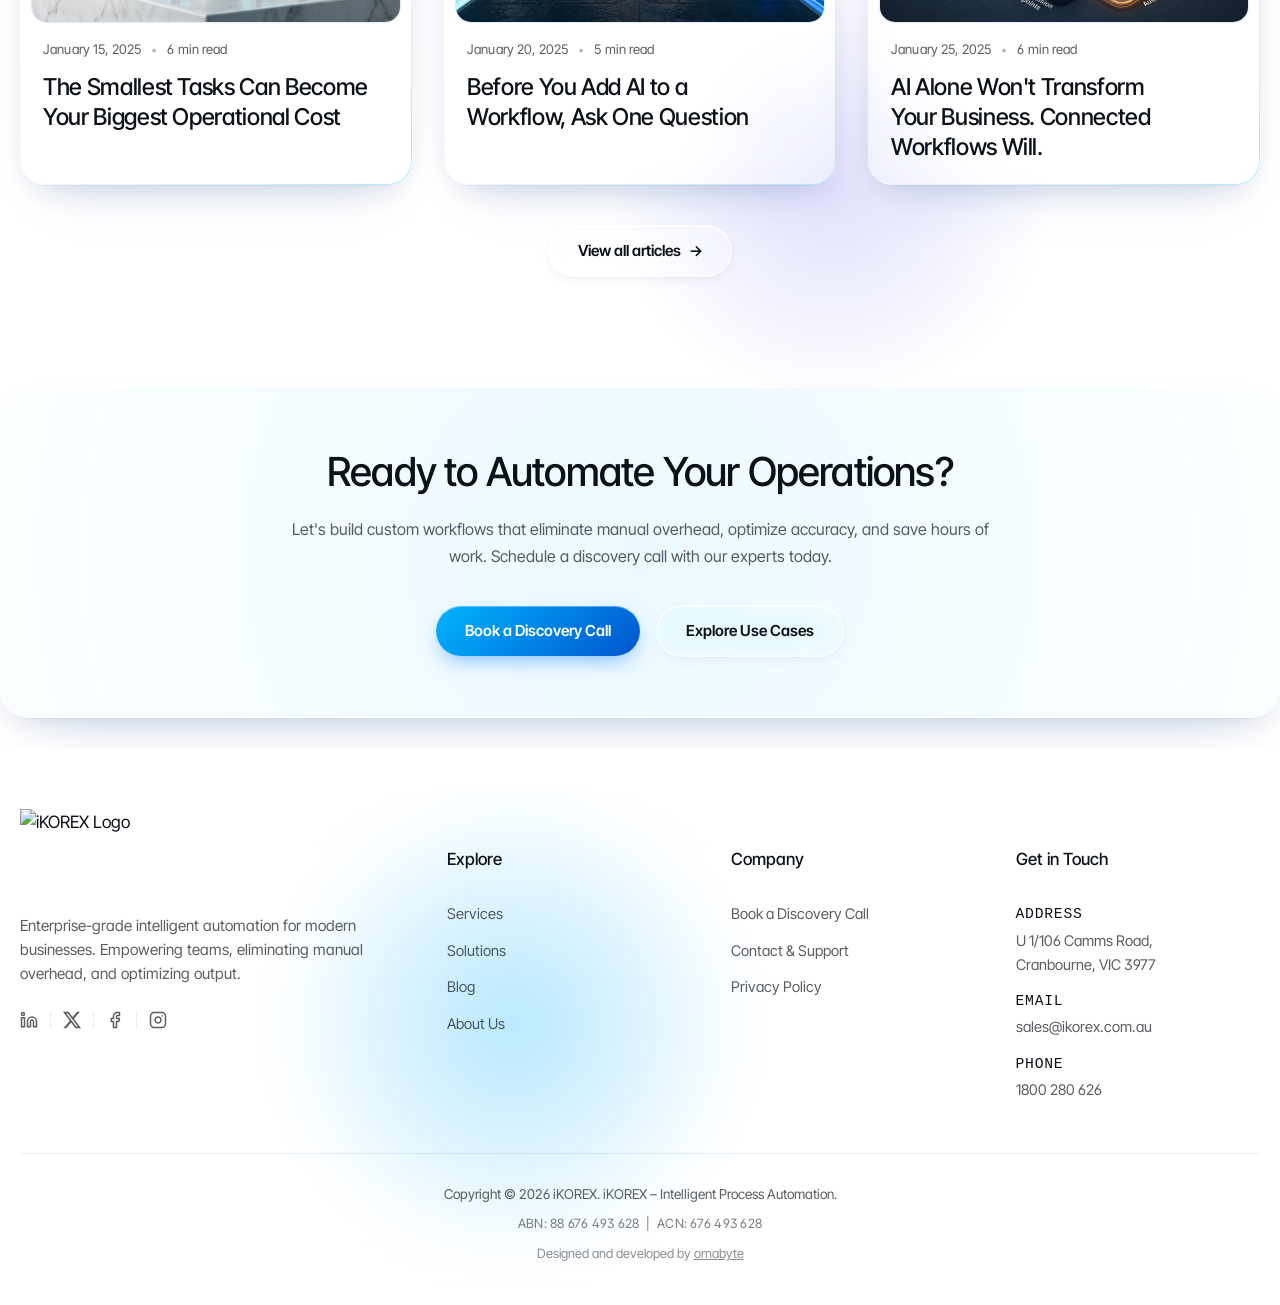
==== commit 3ac39ee5: "Home: scroll-driven invoice pipeline hero, meaningful visuals, cited insights - Hero visual replaced" ====
--- a/index.html
+++ b/index.html
@@ -55,7 +55,7 @@
   </script>
 
   <!-- Custom Stylesheet -->
-  <link rel="stylesheet" href="style.css?v=5">
+  <link rel="stylesheet" href="style.css?v=6">
 </head>
 
 <body>
@@ -138,6 +138,8 @@
 
   <!-- Hero Section -->
   <section class="hero-section" id="hero">
+    <div class="hero-pin" data-hero-pin>
+      <div class="hero-pin-inner">
     <div class="section-container hero-grid">
       <div class="hero-content">
         <div class="custom-badge animate-fade-in" style="animation-delay: 0.1s;">
@@ -217,172 +219,68 @@
         </div>
       </div>
 
-      <!-- Hero Animation Showcase -->
+      <!-- Hero visual: one invoice, start to finish (scroll-driven on desktop) -->
       <div class="hero-visual">
-        <div class="hero-animation-container">
-          <div class="animation-workspace-wrapper">
-            <!-- Desktop-only SVG connection paths -->
-            <svg class="animation-svg desktop-only" viewBox="0 0 540 320" fill="none" preserveAspectRatio="none">
-              <!-- Left side curves -->
-              <path class="animated-path" d="M130,60 C200,60 200,160 270,160" />
-              <path class="animated-path" d="M130,160 L270,160" />
-              <path class="animated-path" d="M130,260 C200,260 200,160 270,160" />
-
-              <!-- Right side curves -->
-              <path class="animated-path" d="M270,160 C340,160 340,60 410,60" />
-              <path class="animated-path" d="M270,160 L410,160" />
-              <path class="animated-path" d="M270,160 C340,160 340,260 410,260" />
-
-              <!-- Animated signal pulses -->
-              <circle r="4" fill="var(--accent-blue)">
-                <animateMotion dur="3s" repeatCount="indefinite" path="M130,60 C200,60 200,160 270,160" />
-              </circle>
-              <circle r="4" fill="var(--accent-blue)" begin="1s">
-                <animateMotion dur="3s" repeatCount="indefinite" path="M130,160 L270,160" />
-              </circle>
-              <circle r="4" fill="var(--accent-blue)" begin="2s">
-                <animateMotion dur="3s" repeatCount="indefinite" path="M130,260 C200,260 200,160 270,160" />
-              </circle>
-
-              <circle r="4" fill="var(--accent-green)" begin="0.5s">
-                <animateMotion dur="3s" repeatCount="indefinite" path="M270,160 C340,160 340,60 410,60" />
-              </circle>
-              <circle r="4" fill="var(--accent-green)" begin="1.5s">
-                <animateMotion dur="3s" repeatCount="indefinite" path="M270,160 L410,160" />
-              </circle>
-              <circle r="4" fill="var(--accent-green)" begin="2.5s">
-                <animateMotion dur="3s" repeatCount="indefinite" path="M270,160 C340,160 340,260 410,260" />
-              </circle>
-            </svg>
-
-            <!-- Mobile-only SVG connection paths -->
-            <svg class="animation-svg mobile-only" viewBox="0 0 300 320" fill="none" preserveAspectRatio="none">
-              <!-- Top to Center curves -->
-              <path class="animated-path" d="M50,40 C50,100 150,100 150,160" />
-              <path class="animated-path" d="M150,40 L150,160" />
-              <path class="animated-path" d="M250,40 C250,100 150,100 150,160" />
-
-              <!-- Center to Bottom curves -->
-              <path class="animated-path" d="M150,160 C150,220 50,220 50,280" />
-              <path class="animated-path" d="M150,160 L150,280" />
-              <path class="animated-path" d="M150,160 C150,220 250,220 250,280" />
-
-              <!-- Animated signal pulses (Top to Center) -->
-              <circle r="4" fill="var(--accent-blue)">
-                <animateMotion dur="3s" repeatCount="indefinite" path="M50,40 C50,100 150,100 150,160" />
-              </circle>
-              <circle r="4" fill="var(--accent-blue)" begin="1s">
-                <animateMotion dur="3s" repeatCount="indefinite" path="M150,40 L150,160" />
-              </circle>
-              <circle r="4" fill="var(--accent-blue)" begin="2s">
-                <animateMotion dur="3s" repeatCount="indefinite" path="M250,40 C250,100 150,100 150,160" />
-              </circle>
-
-              <!-- Animated signal pulses (Center to Bottom) -->
-              <circle r="4" fill="var(--accent-green)" begin="0.5s">
-                <animateMotion dur="3s" repeatCount="indefinite" path="M150,160 C150,220 50,220 50,280" />
-              </circle>
-              <circle r="4" fill="var(--accent-green)" begin="1.5s">
-                <animateMotion dur="3s" repeatCount="indefinite" path="M150,160 L150,280" />
-              </circle>
-              <circle r="4" fill="var(--accent-green)" begin="2.5s">
-                <animateMotion dur="3s" repeatCount="indefinite" path="M150,160 C150,220 250,220 250,280" />
-              </circle>
-            </svg>
-
-            <div class="animation-workspace">
-              <!-- Left inputs panel (Triggers) -->
-              <div class="animation-column col-left">
-                <div class="node-item animate-float-slow">
-                  <div class="node-icon-wrapper" style="color: #ea4335;">
-                    <!-- Gmail SVG -->
-                    <svg viewBox="0 0 24 24" width="18" height="18" fill="none" stroke="currentColor" stroke-width="2.5"
-                      stroke-linecap="round" stroke-linejoin="round">
-                      <path d="M4 4h16c1.1 0 2 .9 2 2v12c0 1.1-.9 2-2 2H4c-1.1 0-2-.9-2-2V6c0-1.1.9-2 2-2z"></path>
-                      <polyline points="22,6 12,13 2,6"></polyline>
-                    </svg>
-                  </div>
-                  <span class="node-name">Emails</span>
-                </div>
-                <div class="node-item animate-float-medium">
-                  <div class="node-icon-wrapper" style="color: #ef4444;">
-                    <!-- PDF SVG -->
-                    <svg viewBox="0 0 24 24" width="18" height="18" fill="none" stroke="currentColor" stroke-width="2.5"
-                      stroke-linecap="round" stroke-linejoin="round">
-                      <path d="M14 2H6a2 2 0 0 0-2 2v16a2 2 0 0 0 2 2h12a2 2 0 0 0 2-2V8z"></path>
-                      <polyline points="14 2 14 8 20 8"></polyline>
-                      <line x1="16" y1="13" x2="8" y2="13"></line>
-                      <line x1="16" y1="17" x2="8" y2="17"></line>
-                    </svg>
-                  </div>
-                  <span class="node-name">Invoices</span>
-                </div>
-                <div class="node-item animate-float-fast">
-                  <div class="node-icon-wrapper" style="color: #10b981;">
-                    <!-- Sheets SVG -->
-                    <svg viewBox="0 0 24 24" width="18" height="18" fill="none" stroke="currentColor" stroke-width="2.5"
-                      stroke-linecap="round" stroke-linejoin="round">
-                      <rect x="3" y="3" width="18" height="18" rx="2" ry="2"></rect>
-                      <line x1="3" y1="9" x2="21" y2="9"></line>
-                      <line x1="3" y1="15" x2="21" y2="15"></line>
-                      <line x1="9" y1="3" x2="9" y2="21"></line>
-                      <line x1="15" y1="3" x2="15" y2="21"></line>
-                    </svg>
-                  </div>
-                  <span class="node-name">Sheets</span>
-                </div>
+        <div class="pipeline glass" data-pipeline>
+          <ol class="pipe-steps" aria-label="How an invoice moves through iKOREX">
+            <li class="pipe-step is-active"><span class="pipe-dot">1</span><span>Capture</span></li>
+            <li class="pipe-step"><span class="pipe-dot">2</span><span>Understand</span></li>
+            <li class="pipe-step"><span class="pipe-dot">3</span><span>Validate</span></li>
+            <li class="pipe-step"><span class="pipe-dot">4</span><span>Post</span></li>
+          </ol>
+          <div class="pipe-progress" aria-hidden="true"><span class="pipe-progress-bar"></span></div>
+
+          <div class="pipe-stage-area">
+            <div class="pipe-stage is-active">
+              <span class="pipe-kicker">01 &middot; Capture</span>
+              <h3 class="pipe-title">Invoices arrive from anywhere</h3>
+              <ul class="pipe-sources">
+                <li><span class="pipe-src-icon mail" aria-hidden="true">@</span>Email attachment &middot; INV-2041.pdf</li>
+                <li><span class="pipe-src-icon wa" aria-hidden="true">W</span>WhatsApp photo from the site manager</li>
+                <li><span class="pipe-src-icon portal" aria-hidden="true">P</span>Supplier portal upload</li>
+              </ul>
+            </div>
+            <div class="pipe-stage">
+              <span class="pipe-kicker">02 &middot; Understand</span>
+              <h3 class="pipe-title">AI reads the fields, not just the text</h3>
+              <div class="pipe-doc">
+                <span class="pipe-scan" aria-hidden="true"></span>
+                <div><span>Supplier</span><b>Acme Supplies Pty Ltd</b></div>
+                <div><span>Invoice no.</span><b>INV-2041</b></div>
+                <div><span>PO reference</span><b>PO-0778</b></div>
+                <div><span>Total incl. GST</span><b>$4,820.00</b></div>
+                <div><span>Due</span><b>30 days</b></div>
+                <div><span>Confidence</span><b class="ok">High</b></div>
               </div>
-
-              <!-- Center Node (Logo) -->
-              <div class="node-center">
-                <div class="center-pulse-ring ring-1"></div>
-                <div class="center-pulse-ring ring-2"></div>
-                <div class="logo-circle-container">
-                  <img src="logo_stacked.png" alt="iKOREX Logo" class="center-logo-img">
-                </div>
-                <div class="center-label">iKOREX Hub</div>
+            </div>
+            <div class="pipe-stage">
+              <span class="pipe-kicker">03 &middot; Validate</span>
+              <h3 class="pipe-title">Checked before anyone has to look</h3>
+              <ul class="pipe-checks">
+                <li><span>Matches purchase order PO-0778</span><b>Pass</b></li>
+                <li><span>Goods receipt recorded</span><b>Pass</b></li>
+                <li><span>Amount within tolerance</span><b>Pass</b></li>
+                <li><span>Duplicate check</span><b>None found</b></li>
+              </ul>
+            </div>
+            <div class="pipe-stage">
+              <span class="pipe-kicker">04 &middot; Post &amp; notify</span>
+              <h3 class="pipe-title">Posted to your books, team in the loop</h3>
+              <div class="pipe-posted">
+                <div><span>Accounting</span><b>Bill created in Xero / MYOB</b></div>
+                <div><span>Approval</span><b>Routed to finance manager</b></div>
               </div>
-
-              <!-- Right outputs panel (Actions) -->
-              <div class="animation-column col-right">
-                <div class="node-item animate-float-slow">
-                  <div class="node-icon-wrapper" style="color: #00a1e0;">
-                    <!-- CRM/Salesforce SVG -->
-                    <svg viewBox="0 0 24 24" width="18" height="18" fill="none" stroke="currentColor" stroke-width="2.5"
-                      stroke-linecap="round" stroke-linejoin="round">
-                      <path
-                        d="M19.35 10.04C18.67 6.59 15.64 4 12 4 9.11 4 6.6 5.64 5.35 8.04 2.34 8.36 0 10.91 0 14c0 3.31 2.69 6 6 6h13c2.76 0 5-2.24 5-5 0-2.64-2.05-4.78-4.65-4.96z">
-                      </path>
-                    </svg>
-                  </div>
-                  <span class="node-name">CRMs</span>
-                </div>
-                <div class="node-item animate-float-medium">
-                  <div class="node-icon-wrapper" style="color: #13b5ea;">
-                    <!-- Financials/Reconciliation SVG -->
-                    <svg viewBox="0 0 24 24" width="18" height="18" fill="none" stroke="currentColor" stroke-width="2.5"
-                      stroke-linecap="round" stroke-linejoin="round">
-                      <line x1="12" y1="1" x2="12" y2="23"></line>
-                      <path d="M17 5H9.5a3.5 3.5 0 0 0 0 7h5a3.5 3.5 0 0 1 0 7H6"></path>
-                    </svg>
-                  </div>
-                  <span class="node-name">Finance</span>
-                </div>
-                <div class="node-item animate-float-fast">
-                  <div class="node-icon-wrapper" style="color: #e01e5a;">
-                    <!-- Slack SVG -->
-                    <svg viewBox="0 0 24 24" width="18" height="18" fill="none" stroke="currentColor" stroke-width="2.5"
-                      stroke-linecap="round" stroke-linejoin="round">
-                      <path d="M21 15a2 2 0 0 1-2 2H7l-4 4V5a2 2 0 0 1 2-2h14a2 2 0 0 1 2 2z"></path>
-                    </svg>
-                  </div>
-                  <span class="node-name">Slack</span>
-                </div>
-              </div>
-            </div>
-          </div>
-        </div>
-        <div class="glow-effect blue"></div>
+              <div class="pipe-toast"><span class="live-dot" aria-hidden="true"></span>Approver notified on Slack &middot; audit trail saved</div>
+            </div>
+          </div>
+
+          <div class="pipe-compare">
+            <div class="pipe-metric manual"><span>Manual process</span><strong>4.8 hrs</strong></div>
+            <div class="pipe-metric auto"><span>With iKOREX</span><strong data-pipe-timer>0.4 s</strong></div>
+          </div>
+        </div>
+      </div>
+    </div>
       </div>
     </div>
 
@@ -430,7 +328,7 @@
         </span>
         <span class="badge-text">The challenge</span>
       </div>
-      <h2 class="section-title">What's Slowing Your Business Down?</h2>
+      <h2 class="section-title diag-title" data-viz>What's <span class="slow-word">slowing</span><br>your business down?</h2>
       <p class="section-subtitle">Explore the operational challenges we solve every day.</p>
 
       <div class="diagnosis-grid">
@@ -444,79 +342,16 @@
               consume valuable hours and increase the risk of costly errors.</p>
           </div>
 
-          <!-- Visual 1: App Integration Flow Tree -->
-          <div class="card-visual">
-            <div class="flow-tree-container">
-              <!-- Central Trigger Node -->
-              <div class="flow-node-center">
-                <div class="pulse-ring"></div>
-                <div class="flow-node-icon">
-                  <svg viewBox="0 0 24 24" width="20" height="20" fill="none" stroke="currentColor" stroke-width="2.5">
-                    <polyline points="13 17 18 12 13 7"></polyline>
-                    <polyline points="6 17 11 12 6 7"></polyline>
-                  </svg>
-                </div>
-              </div>
-
-              <!-- Curved Connection Lines -->
-              <svg class="flow-lines" viewBox="0 0 320 120" fill="none">
-                <path class="flow-path path-1" d="M160,0 C160,60 40,40 40,120" stroke="var(--border-color)"
-                  stroke-width="2" stroke-linecap="round" />
-                <path class="flow-path path-2" d="M160,0 C160,60 120,40 120,120" stroke="var(--border-color)"
-                  stroke-width="2" stroke-linecap="round" />
-                <path class="flow-path path-3" d="M160,0 C160,60 200,40 200,120" stroke="var(--border-color)"
-                  stroke-width="2" stroke-linecap="round" />
-                <path class="flow-path path-4" d="M160,0 C160,60 280,40 280,120" stroke="var(--border-color)"
-                  stroke-width="2" stroke-linecap="round" />
-
-                <!-- Glowing Signal Pulses -->
-                <circle r="3" fill="var(--accent-blue)">
-                  <animateMotion dur="3.5s" repeatCount="indefinite" path="M160,0 C160,60 40,40 40,120" />
-                </circle>
-                <circle r="3" fill="var(--accent-blue)" begin="0.8s">
-                  <animateMotion dur="3.5s" repeatCount="indefinite" path="M160,0 C160,60 120,40 120,120" />
-                </circle>
-                <circle r="3" fill="var(--accent-blue)" begin="1.6s">
-                  <animateMotion dur="3.5s" repeatCount="indefinite" path="M160,0 C160,60 200,40 200,120" />
-                </circle>
-                <circle r="3" fill="var(--accent-blue)" begin="2.4s">
-                  <animateMotion dur="3.5s" repeatCount="indefinite" path="M160,0 C160,60 280,40 280,120" />
-                </circle>
-              </svg>
-
-              <!-- Destination App Nodes -->
-              <div class="flow-targets">
-                <div class="flow-app-card" title="Salesforce">
-                  <svg viewBox="0 0 24 24" class="app-icon sf-icon" fill="currentColor">
-                    <path
-                      d="M19.35 10.04C18.67 6.59 15.64 4 12 4 9.11 4 6.6 5.64 5.35 8.04 2.34 8.36 0 10.91 0 14c0 3.31 2.69 6 6 6h13c2.76 0 5-2.24 5-5 0-2.64-2.05-4.78-4.65-4.96z"
-                      fill="#00a1e0" />
-                  </svg>
-                </div>
-                <div class="flow-app-card" title="Google Sheets">
-                  <svg viewBox="0 0 24 24" class="app-icon sheet-icon">
-                    <rect x="3" y="3" width="18" height="18" rx="2" fill="#0f9d58" />
-                    <line x1="8" y1="8" x2="16" y2="8" stroke="#fff" stroke-width="2" stroke-linecap="round" />
-                    <line x1="8" y1="12" x2="16" y2="12" stroke="#fff" stroke-width="2" stroke-linecap="round" />
-                    <line x1="8" y1="16" x2="16" y2="16" stroke="#fff" stroke-width="2" stroke-linecap="round" />
-                  </svg>
-                </div>
-                <div class="flow-app-card" title="QuickBooks">
-                  <svg viewBox="0 0 24 24" class="app-icon qb-icon">
-                    <rect x="3" y="3" width="18" height="18" rx="2" fill="#2ca01c" />
-                    <circle cx="12" cy="12" r="5" fill="none" stroke="#fff" stroke-width="2" />
-                    <line x1="12" y1="12" x2="15" y2="15" stroke="#fff" stroke-width="2" stroke-linecap="round" />
-                  </svg>
-                </div>
-                <div class="flow-app-card" title="Slack">
-                  <svg viewBox="0 0 24 24" class="app-icon slack-icon" fill="currentColor">
-                    <path
-                      d="M5.04 15.12a2.52 2.52 0 1 1-2.52-2.52h2.52v2.52zm1.26 0a2.52 2.52 0 0 1 5.04 0v5.04a2.52 2.52 0 1 1-5.04 0v-5.04zM8.82 5.04a2.52 2.52 0 1 1 2.52-2.52v2.52H8.82zm0 1.26a2.52 2.52 0 0 1 0 5.04H3.78a2.52 2.52 0 1 1 0-5.04h5.04zm10.14 3.78a2.52 2.52 0 1 1 2.52 2.52h-2.52V10.08zm-1.26 0a2.52 2.52 0 0 1-5.04 0V5.04a2.52 2.52 0 1 1 5.04 0v5.04zm-3.78 10.14a2.52 2.52 0 1 1-2.52 2.52v-2.52h2.52zm0-1.26a2.52 2.52 0 0 1 0-5.04h5.04a2.52 2.52 0 1 1 0 5.04h-5.04z"
-                      fill="#e01e5a" />
-                  </svg>
-                </div>
-              </div>
-            </div>
+          <div class="card-visual viz viz-tasks" data-viz>
+            <span class="viz-label">An example day</span>
+            <ul class="viz-task-list">
+              <li><span>Key invoices into Xero</span><span>45 min</span></li>
+              <li><span>Chase approvals by email</span><span>30 min</span></li>
+              <li><span>Update the stock sheet</span><span>25 min</span></li>
+              <li><span>Build the weekly report</span><span>40 min</span></li>
+            </ul>
+            <span class="viz-sweep" aria-hidden="true"></span>
+            <div class="viz-task-done">All four, automated <span>runs while you work</span></div>
           </div>
 
           <a href="services.html" class="card-link">Discover Process Automation <span class="arrow">→</span></a>
@@ -531,43 +366,15 @@
               losses often go unnoticed until they become expensive problems.</p>
           </div>
 
-          <!-- Visual 2: Camera view bounding box tracking -->
-          <div class="card-visual">
-            <div class="camera-feed-container">
-              <div class="camera-viewport">
-                <!-- Grid background & laser scanning line -->
-                <div class="grid-overlay"></div>
-                <div class="scanner-line"></div>
-
-                <!-- Camera corner marks -->
-                <div class="viewport-corner top-left"></div>
-                <div class="viewport-corner top-right"></div>
-                <div class="viewport-corner bottom-left"></div>
-                <div class="viewport-corner bottom-right"></div>
-
-                <!-- Bounding Box 1: Worker -->
-                <div class="bounding-box worker-box">
-                  <div class="box-label">Worker 98.4%</div>
-                  <div class="box-sublabel">Helmet: Safe</div>
-                </div>
-
-                <!-- Bounding Box 2: Forklift -->
-                <div class="bounding-box forklift-box">
-                  <div class="box-label warning">Forklift 94.1%</div>
-                  <div class="box-sublabel warning">Speed: Warning</div>
-                </div>
-
-                <!-- HUD elements -->
-                <div class="hud-top">
-                  <span class="hud-badge rec"><span class="rec-dot"></span>REC • LIVE</span>
-                  <span class="hud-text mono">CAM_02_SOUTH</span>
-                </div>
-                <div class="hud-bottom">
-                  <span class="hud-text mono">FPS: 30.00</span>
-                  <span class="hud-text mono">OBJECT_TRACKING</span>
-                </div>
-              </div>
-            </div>
+          <div class="card-visual viz viz-floor" data-viz aria-hidden="true">
+            <span class="viz-floor-label">Store floor &middot; live &middot; face-free</span>
+            <span class="viz-aisle a1"></span>
+            <span class="viz-aisle a2"></span>
+            <span class="viz-aisle a3"></span>
+            <span class="viz-person p1"></span>
+            <span class="viz-person p2"></span>
+            <span class="viz-person p3"></span>
+            <div class="viz-alert"><strong>Concealment behaviour &middot; Aisle 3</strong><span>6-second clip sent to floor team</span></div>
           </div>
 
           <a href="solutions.html#loss-prevention" class="card-link">Explore AI Vision Solutions <span class="arrow">→</span></a>
@@ -582,57 +389,22 @@
               it harder to stay ahead.</p>
           </div>
 
-          <!-- Visual 3: Month over month speed improvement chart -->
-          <div class="card-visual">
-            <div class="chart-feed-container">
-              <div class="chart-y-axis">
-                <span>500</span>
-                <span>400</span>
-                <span>300</span>
-                <span>200</span>
-                <span>100</span>
-              </div>
-              <div class="chart-main">
-                <div class="chart-grid-lines">
-                  <div class="grid-line"></div>
-                  <div class="grid-line"></div>
-                  <div class="grid-line"></div>
-                  <div class="grid-line"></div>
-                  <div class="grid-line"></div>
-                </div>
-                <div class="chart-bars-wrapper">
-                  <div class="chart-bar-col" style="--h: 45%;">
-                    <div class="chart-bar-fill">
-                      <div class="chart-tooltip">224 tasks</div>
-                    </div>
-                    <span class="chart-bar-lbl">July</span>
-                  </div>
-                  <div class="chart-bar-col" style="--h: 88%;">
-                    <div class="chart-bar-fill">
-                      <div class="chart-tooltip">440 tasks</div>
-                    </div>
-                    <span class="chart-bar-lbl">August</span>
-                  </div>
-                  <div class="chart-bar-col" style="--h: 74%;">
-                    <div class="chart-bar-fill">
-                      <div class="chart-tooltip">372 tasks</div>
-                    </div>
-                    <span class="chart-bar-lbl">September</span>
-                  </div>
-                  <div class="chart-bar-col" style="--h: 96%;">
-                    <div class="chart-bar-fill">
-                      <div class="chart-tooltip">480 tasks</div>
-                    </div>
-                    <span class="chart-bar-lbl">October</span>
-                  </div>
-                  <div class="chart-bar-col" style="--h: 82%;">
-                    <div class="chart-bar-fill">
-                      <div class="chart-tooltip">410 tasks</div>
-                    </div>
-                    <span class="chart-bar-lbl">November</span>
-                  </div>
-                </div>
-              </div>
+          <div class="card-visual viz viz-books" data-viz>
+            <div class="viz-books-head"><span class="viz-label">Cash position</span><span class="viz-live">Updated just now</span></div>
+            <svg class="viz-spark" viewBox="0 0 300 70" preserveAspectRatio="none" aria-hidden="true">
+              <path d="M0 58 L40 52 L80 54 L120 38 L160 42 L200 26 L240 30 L300 10" />
+            </svg>
+            <div class="viz-feed">
+              <ul class="viz-feed-list">
+                <li><span>Bank feed &middot; Supplier payment</span><b>Matched</b></li>
+                <li><span>Bank feed &middot; Customer receipt</span><b>Matched</b></li>
+                <li><span>Bank feed &middot; Payroll</span><b>Matched</b></li>
+                <li><span>Bank feed &middot; Card fees</span><b class="review">Review</b></li>
+                <li aria-hidden="true"><span>Bank feed &middot; Supplier payment</span><b>Matched</b></li>
+                <li aria-hidden="true"><span>Bank feed &middot; Customer receipt</span><b>Matched</b></li>
+                <li aria-hidden="true"><span>Bank feed &middot; Payroll</span><b>Matched</b></li>
+                <li aria-hidden="true"><span>Bank feed &middot; Card fees</span><b class="review">Review</b></li>
+              </ul>
             </div>
           </div>
 
@@ -1045,23 +817,15 @@
           <h3 class="capability-title">Deep Industry Experience</h3>
           <p class="capability-body">Built by professionals who understand business operations and the challenges that
             slow them down. We identify where automation delivers the greatest impact.</p>
-          <div class="card-visual-compact">
-            <svg viewBox="0 0 200 60" fill="none" class="minimal-visual-svg">
-              <defs>
-                <linearGradient id="visual-grad-blue" x1="20" y1="30" x2="180" y2="30" gradientUnits="userSpaceOnUse">
-                  <stop offset="0%" stop-color="#0088ff" stop-opacity="0.1" />
-                  <stop offset="50%" stop-color="#00b4ff" stop-opacity="0.6" />
-                  <stop offset="100%" stop-color="#0088ff" stop-opacity="1" />
-                </linearGradient>
-              </defs>
-              <path class="industry-line-bg" d="M20 30 h160" stroke="var(--border-color)" stroke-width="2"
-                stroke-dasharray="4 4" />
-              <circle class="industry-node node-1" cx="20" cy="30" r="6" fill="#0088ff" />
-              <circle class="industry-node node-2" cx="100" cy="30" r="6" fill="#00b4ff" />
-              <circle class="industry-node node-3" cx="180" cy="30" r="6" fill="#0055cc" />
-              <path class="industry-curve" d="M20 30 C60 10, 140 10, 180 30" stroke="url(#visual-grad-blue)"
-                stroke-width="2.5" fill="none" />
-            </svg>
+          <div class="card-visual-compact viz viz-orbit" data-viz aria-hidden="true">
+            <div class="viz-orbit-ring">
+              <span class="viz-orbit-chip c1"><span>Retail</span></span>
+              <span class="viz-orbit-chip c2"><span>Manufacturing</span></span>
+              <span class="viz-orbit-chip c3"><span>Healthcare</span></span>
+              <span class="viz-orbit-chip c4"><span>Hospitality</span></span>
+              <span class="viz-orbit-chip c5"><span>Banking</span></span>
+            </div>
+            <div class="viz-orbit-core">iKOREX</div>
           </div>
         </div>
 
@@ -1070,19 +834,12 @@
           <h3 class="capability-title">Financial Workflows You Can Trust</h3>
           <p class="capability-body">Built by a team that includes qualified Chartered Accountants, with accuracy and
             compliance designed into every step of the process.</p>
-          <div class="card-visual-compact">
-            <svg viewBox="0 0 200 60" fill="none" class="minimal-visual-svg">
-              <rect class="wf-bg-box" x="10" y="10" width="180" height="40" rx="6" fill="rgba(0,136,255,0.01)"
-                stroke="var(--border-color)" />
-              <line class="wf-line line-1" x1="30" y1="20" x2="140" y2="20" stroke="var(--border-color)"
-                stroke-width="1.5" stroke-linecap="round" />
-              <line class="wf-line line-2" x1="30" y1="30" x2="120" y2="30" stroke="var(--border-color)"
-                stroke-width="1.5" stroke-linecap="round" />
-              <line class="wf-line line-3" x1="30" y1="40" x2="100" y2="40" stroke="var(--border-color)"
-                stroke-width="1.5" stroke-linecap="round" />
-              <path class="wf-shield" d="M165 24 v10 c0 4 -4 7 -4 7 s-4 -3 -4 -7 v-10 l4 -2 z"
-                fill="rgba(0, 180, 255, 0.15)" stroke="#00b4ff" stroke-width="1.5" />
-            </svg>
+          <div class="card-visual-compact viz viz-audit" data-viz aria-hidden="true">
+            <span class="viz-audit-title">Audit trail</span>
+            <span class="viz-audit-line"><b>09:02</b> INV-2041 matched to PO-0778 <i>&#10003;</i></span>
+            <span class="viz-audit-line"><b>09:02</b> GST validated <i>&#10003;</i></span>
+            <span class="viz-audit-line"><b>09:03</b> Approval routed to finance</span>
+            <span class="viz-audit-line"><b>09:07</b> Approved &middot; posted to ledger <i>&#10003;</i></span>
           </div>
         </div>
 
@@ -1091,14 +848,12 @@
           <h3 class="capability-title">Business-First Automation</h3>
           <p class="capability-body">Every solution is tailored to your workflows, goals, and challenges because no two
             businesses operate the same way.</p>
-          <div class="card-visual-compact">
-            <svg viewBox="0 0 200 60" fill="none" class="minimal-visual-svg">
-              <circle class="bf-circle-outer" cx="100" cy="30" r="22" stroke="var(--border-color)" stroke-width="1.5" />
-              <circle class="bf-circle-mid" cx="100" cy="30" r="15" stroke="#0088ff" stroke-width="1.5"
-                stroke-dasharray="4 2" />
-              <circle class="bf-circle-inner" cx="100" cy="30" r="8" fill="rgba(0, 180, 255, 0.15)" stroke="#00b4ff"
-                stroke-width="2" />
-            </svg>
+          <div class="card-visual-compact viz viz-waste" data-viz aria-hidden="true">
+            <span class="viz-step">Order received</span>
+            <span class="viz-step waste">Re-key into spreadsheet</span>
+            <span class="viz-step">Invoice generated</span>
+            <span class="viz-step waste">Email PDF, wait for reply</span>
+            <span class="viz-step">Payment reconciled</span>
           </div>
         </div>
 
@@ -1107,40 +862,35 @@
           <h3 class="capability-title">Built for Measurable Results</h3>
           <p class="capability-body">Every automation is designed to deliver measurable improvements in productivity,
             efficiency, and operating costs.</p>
-          <div class="card-visual-compact">
-            <svg viewBox="0 0 200 60" fill="none" class="minimal-visual-svg">
-              <defs>
-                <linearGradient id="visual-grad-cyan" x1="10" y1="50" x2="170" y2="10" gradientUnits="userSpaceOnUse">
-                  <stop offset="0%" stop-color="#0088ff" />
-                  <stop offset="100%" stop-color="#00b4ff" />
-                </linearGradient>
-              </defs>
-              <path class="results-chart-line" d="M10 50 L50 35 L90 42 L130 20 L170 10" stroke="url(#visual-grad-cyan)"
-                stroke-width="2.5" stroke-linecap="round" stroke-linejoin="round" fill="none" />
-              <circle class="results-chart-dot" cx="170" cy="10" r="4" fill="#00b4ff" />
-            </svg>
-          </div>
-        </div>
-
-        <!-- Bento Column 5: Stats (span-4) -->
+          <div class="card-visual-compact viz viz-results" data-viz aria-hidden="true">
+            <span class="viz-label">Hours saved per week</span>
+            <svg viewBox="0 0 260 110" preserveAspectRatio="none">
+              <line x1="0" y1="104" x2="260" y2="104" />
+              <path class="viz-results-line" d="M0 98 L40 92 L80 80 L120 64 L160 48 L200 34 L260 14" />
+            </svg>
+            <span class="viz-results-chip">Tracked from week one</span>
+          </div>
+        </div>
+
+        <!-- Bento Column 5: cited industry insights (span-4) -->
         <div class="stats-bento-card">
-          <!-- Stat 1 -->
-          <div class="stat-card-compact">
-            <div class="stat-number stat-number-compact" data-target="70">0%</div>
-            <div class="stat-info-compact">
-              <div class="stat-sub-compact">Typical cost reduction</div>
-            </div>
-          </div>
-          <!-- Stat 2 -->
-          <div class="stat-card-compact">
-            <div class="stat-number stat-number-compact" data-target="90">0%</div>
-            <div class="stat-info-compact">
-              <div class="stat-sub-compact">Typical error reduction</div>
-            </div>
-          </div>
-        </div>
-      </div>
-      <p class="footnote">Outcomes vary by process complexity and current baseline, scoped during discovery.</p>
+          <div class="stat-card-compact insight-card viz" data-viz>
+            <span class="insight-label">Cost to process one invoice</span>
+            <div class="insight-figures"><s>$9.40</s><strong>$2.78</strong></div>
+            <div class="insight-bars" aria-hidden="true"><span class="bar-old"></span><span class="bar-new"></span></div>
+            <p>Average accounts payable team vs best-in-class automated teams: about 70% less.</p>
+            <span class="insight-source">Source: Ardent Partners, AP Metrics That Matter in 2025 (USD)</span>
+          </div>
+          <div class="stat-card-compact insight-card viz" data-viz>
+            <span class="insight-label">Invoice cycle time</span>
+            <div class="insight-figures"><s>9.2</s><strong>3.1 days</strong></div>
+            <div class="insight-bars" aria-hidden="true"><span class="bar-old"></span><span class="bar-new short"></span></div>
+            <p>End to end, the average invoice takes 9.2 days. Best-in-class teams finish in 3.1.</p>
+            <span class="insight-source">Source: Ardent Partners, AP Metrics That Matter in 2025</span>
+          </div>
+        </div>
+      </div>
+      <p class="footnote">Industry figures are cited from third-party research. Your own outcomes vary by process complexity and current baseline, and are scoped during discovery.</p>
     </div>
   </section>
   <!-- Blog / Insights Section -->
@@ -1328,7 +1078,7 @@
   </footer>
 
   <!-- Custom Logic Script -->
-  <script src="main.js?v=5"></script>
+  <script src="main.js?v=6"></script>
 </body>
 
 </html>
--- a/style.css
+++ b/style.css
@@ -7787,6 +7787,1160 @@
   }
 }
 
+/* ==========================================================================
+   v6: hero pipeline, diagnosis heading, meaningful visuals, insight cards
+   ========================================================================== */
+
+/* --- Hero: pinned scroll stage (desktop) --- */
+.hero-section {
+  padding-top: 0;
+  padding-bottom: 40px;
+}
+
+.hero-pin-inner {
+  padding-top: calc(var(--nav-height) + 56px);
+  padding-bottom: 24px;
+}
+
+.hero-pin.is-pinned .hero-pin-inner {
+  position: sticky;
+  top: 0;
+}
+
+/* --- Hero pipeline panel --- */
+.pipeline {
+  border-radius: 30px;
+  padding: 24px;
+  display: flex;
+  flex-direction: column;
+  gap: 16px;
+}
+
+.pipeline:hover {
+  transform: none;
+}
+
+.pipe-steps {
+  list-style: none;
+  display: grid;
+  grid-template-columns: repeat(4, minmax(0, 1fr));
+  gap: 8px;
+}
+
+.pipe-step {
+  display: flex;
+  align-items: center;
+  gap: 8px;
+  padding: 8px 10px;
+  border-radius: 999px;
+  font-size: 0.82rem;
+  font-weight: 600;
+  color: var(--text-muted);
+  background: rgba(255, 255, 255, 0.22);
+  border: 1px solid rgba(255, 255, 255, 0.5);
+  transition: background-color 0.4s ease, color 0.4s ease, box-shadow 0.4s ease, border-color 0.4s ease;
+}
+
+.pipe-dot {
+  width: 22px;
+  height: 22px;
+  flex-shrink: 0;
+  border-radius: 50%;
+  display: inline-flex;
+  align-items: center;
+  justify-content: center;
+  font-size: 0.72rem;
+  color: #fff;
+  background: rgba(12, 16, 23, 0.25);
+  transition: background 0.4s ease;
+}
+
+.pipe-step.is-active {
+  color: #0055cc;
+  background: rgba(255, 255, 255, 0.85);
+  border-color: rgba(255, 255, 255, 0.95);
+  box-shadow: inset 0 1px 0 #fff, 0 4px 14px -4px rgba(0, 100, 220, 0.35);
+}
+
+.pipe-step.is-active .pipe-dot {
+  background: var(--brand-grad);
+}
+
+.pipe-step.is-done {
+  color: #0a8f5a;
+}
+
+.pipe-step.is-done .pipe-dot {
+  background: #10b981;
+  font-size: 0;
+}
+
+.pipe-step.is-done .pipe-dot::after {
+  content: '\2713';
+  font-size: 0.75rem;
+}
+
+body.dark-theme .pipe-step {
+  background: rgba(255, 255, 255, 0.03);
+  border-color: rgba(255, 255, 255, 0.08);
+}
+
+body.dark-theme .pipe-step.is-active {
+  color: #7dd3fc;
+  background: rgba(255, 255, 255, 0.10);
+  border-color: rgba(255, 255, 255, 0.18);
+  box-shadow: 0 0 18px -6px rgba(0, 180, 255, 0.5);
+}
+
+body.dark-theme .pipe-step.is-done {
+  color: #34d399;
+}
+
+.pipe-progress {
+  height: 4px;
+  border-radius: 4px;
+  background: rgba(0, 102, 204, 0.12);
+  overflow: hidden;
+}
+
+.pipe-progress-bar {
+  display: block;
+  height: 100%;
+  width: 25%;
+  border-radius: 4px;
+  background: linear-gradient(90deg, #0088ff, #22d3ee);
+  transition: width 0.25s linear;
+}
+
+.pipe-stage-area {
+  position: relative;
+  height: 330px;
+  border-radius: 22px;
+  background: rgba(255, 255, 255, 0.5);
+  border: 1px solid rgba(255, 255, 255, 0.9);
+  box-shadow: inset 0 1px 0 #fff, 0 10px 30px -16px rgba(10, 40, 90, 0.3);
+  overflow: hidden;
+}
+
+body.dark-theme .pipe-stage-area {
+  background: rgba(255, 255, 255, 0.03);
+  border-color: rgba(255, 255, 255, 0.08);
+  box-shadow: inset 0 1px 0 rgba(255, 255, 255, 0.06);
+}
+
+.pipe-stage {
+  position: absolute;
+  inset: 0;
+  padding: 22px;
+  display: flex;
+  flex-direction: column;
+  gap: 10px;
+  opacity: 0;
+  transform: translateY(18px);
+  transition: opacity 0.5s ease, transform 0.7s var(--ease-out);
+  pointer-events: none;
+}
+
+.pipe-stage.is-active {
+  opacity: 1;
+  transform: none;
+  pointer-events: auto;
+}
+
+.pipe-stage.is-past {
+  transform: translateY(-18px);
+}
+
+.pipe-kicker {
+  font-size: 0.75rem;
+  font-weight: 650;
+  letter-spacing: 0.08em;
+  text-transform: uppercase;
+  color: #0062c4;
+}
+
+body.dark-theme .pipe-kicker {
+  color: #7dd3fc;
+}
+
+.pipe-title {
+  font-size: 1.3rem;
+  font-weight: 600;
+  letter-spacing: -0.02em;
+  margin-bottom: 4px;
+}
+
+.pipe-sources,
+.pipe-checks {
+  list-style: none;
+  display: flex;
+  flex-direction: column;
+  gap: 10px;
+}
+
+.pipe-sources li,
+.pipe-checks li,
+.pipe-doc,
+.pipe-posted > div {
+  background: rgba(255, 255, 255, 0.85);
+  border: 1px solid rgba(0, 102, 204, 0.12);
+}
+
+body.dark-theme .pipe-sources li,
+body.dark-theme .pipe-checks li,
+body.dark-theme .pipe-doc,
+body.dark-theme .pipe-posted > div {
+  background: rgba(255, 255, 255, 0.05);
+  border-color: rgba(255, 255, 255, 0.08);
+}
+
+.pipe-sources li {
+  display: flex;
+  align-items: center;
+  gap: 12px;
+  padding: 10px 14px;
+  border-radius: 14px;
+  font-size: 0.95rem;
+}
+
+.pipe-stage.is-active .pipe-sources li {
+  animation: pipe-chip-in 0.6s var(--ease-out) both;
+}
+
+.pipe-stage.is-active .pipe-sources li:nth-child(2) { animation-delay: 0.15s; }
+.pipe-stage.is-active .pipe-sources li:nth-child(3) { animation-delay: 0.3s; }
+
+@keyframes pipe-chip-in {
+  from { opacity: 0; transform: translateX(-24px); }
+  to { opacity: 1; transform: none; }
+}
+
+.pipe-src-icon {
+  width: 30px;
+  height: 30px;
+  flex-shrink: 0;
+  border-radius: 9px;
+  display: inline-flex;
+  align-items: center;
+  justify-content: center;
+  font-size: 0.8rem;
+  font-weight: 700;
+}
+
+.pipe-src-icon.mail { background: rgba(234, 67, 53, 0.12); color: #d93025; }
+.pipe-src-icon.wa { background: rgba(37, 211, 102, 0.14); color: #128c4a; }
+.pipe-src-icon.portal { background: rgba(0, 136, 255, 0.12); color: #0062c4; }
+
+.pipe-doc {
+  position: relative;
+  border-radius: 16px;
+  padding: 16px;
+  display: grid;
+  grid-template-columns: repeat(2, minmax(0, 1fr));
+  gap: 12px 16px;
+  overflow: hidden;
+}
+
+.pipe-doc span:not(.pipe-scan) {
+  display: block;
+  font-size: 0.75rem;
+  color: var(--text-muted);
+}
+
+.pipe-doc b {
+  display: inline-block;
+  font-size: 0.92rem;
+  font-weight: 600;
+  padding: 1px 8px;
+  margin-left: -8px;
+  border-radius: 6px;
+  background: rgba(0, 136, 255, 0.10);
+}
+
+.pipe-doc b.ok {
+  background: none;
+  color: #0a8f5a;
+}
+
+.pipe-scan {
+  position: absolute;
+  left: 0;
+  right: 0;
+  top: 8%;
+  height: 2px;
+  background: linear-gradient(90deg, transparent, #00b4ff, transparent);
+  animation: pipe-scan 1.8s ease-in-out infinite alternate;
+}
+
+@keyframes pipe-scan {
+  from { top: 6%; }
+  to { top: 90%; }
+}
+
+.pipe-checks li {
+  display: flex;
+  align-items: center;
+  justify-content: space-between;
+  gap: 12px;
+  padding: 11px 14px;
+  border-radius: 14px;
+  font-size: 0.93rem;
+}
+
+.pipe-checks b {
+  font-size: 0.75rem;
+  font-weight: 700;
+  letter-spacing: 0.06em;
+  text-transform: uppercase;
+  color: #0a8f5a;
+}
+
+.pipe-stage.is-active .pipe-checks li {
+  animation: pipe-chip-in 0.5s var(--ease-out) both;
+}
+
+.pipe-stage.is-active .pipe-checks li:nth-child(2) { animation-delay: 0.12s; }
+.pipe-stage.is-active .pipe-checks li:nth-child(3) { animation-delay: 0.24s; }
+.pipe-stage.is-active .pipe-checks li:nth-child(4) { animation-delay: 0.36s; }
+
+.pipe-posted {
+  display: grid;
+  grid-template-columns: repeat(2, minmax(0, 1fr));
+  gap: 12px;
+}
+
+.pipe-posted > div {
+  padding: 16px;
+  border-radius: 16px;
+}
+
+.pipe-posted span {
+  display: block;
+  font-size: 0.75rem;
+  color: var(--text-muted);
+}
+
+.pipe-posted b {
+  display: block;
+  margin-top: 4px;
+  font-size: 0.98rem;
+  font-weight: 600;
+}
+
+.pipe-toast {
+  align-self: flex-start;
+  display: inline-flex;
+  align-items: center;
+  gap: 10px;
+  margin-top: 6px;
+  padding: 11px 16px;
+  border-radius: 14px;
+  background: rgba(12, 16, 23, 0.88);
+  color: #fff;
+  font-size: 0.88rem;
+}
+
+.pipe-stage.is-active .pipe-toast {
+  animation: pipe-chip-in 0.6s var(--ease-out) 0.35s both;
+}
+
+.pipe-compare {
+  display: grid;
+  grid-template-columns: repeat(2, minmax(0, 1fr));
+  gap: 12px;
+}
+
+.pipe-metric {
+  padding: 12px 16px;
+  border-radius: 16px;
+}
+
+.pipe-metric span {
+  display: block;
+  font-size: 0.78rem;
+  color: var(--text-muted);
+}
+
+.pipe-metric strong {
+  font-size: 1.5rem;
+  font-weight: 700;
+  letter-spacing: -0.02em;
+  font-variant-numeric: tabular-nums;
+}
+
+.pipe-metric.manual {
+  background: rgba(239, 68, 68, 0.07);
+  border: 1px solid rgba(239, 68, 68, 0.18);
+}
+
+.pipe-metric.manual strong { color: #c62828; }
+
+.pipe-metric.auto {
+  background: rgba(16, 185, 129, 0.08);
+  border: 1px solid rgba(16, 185, 129, 0.22);
+}
+
+.pipe-metric.auto strong { color: #0a8f5a; }
+
+body.dark-theme .pipe-metric.manual strong { color: #f87171; }
+body.dark-theme .pipe-metric.auto strong { color: #34d399; }
+
+/* Reduced motion: show every stage as a calm list */
+.pipeline.is-static .pipe-stage-area {
+  height: auto;
+  background: none;
+  border: 0;
+  box-shadow: none;
+  display: flex;
+  flex-direction: column;
+  gap: 12px;
+}
+
+.pipeline.is-static .pipe-stage {
+  position: static;
+  opacity: 1;
+  transform: none;
+  padding: 16px;
+  border-radius: 18px;
+  background: rgba(255, 255, 255, 0.5);
+}
+
+body.dark-theme .pipeline.is-static .pipe-stage {
+  background: rgba(255, 255, 255, 0.04);
+}
+
+.pipeline.is-static .pipe-steps,
+.pipeline.is-static .pipe-progress,
+.pipeline.is-static .pipe-scan {
+  display: none;
+}
+
+@media (max-width: 1024px) {
+  .hero-pin-inner {
+    padding-top: calc(var(--nav-height) + 48px);
+  }
+
+  .hero-visual {
+    width: 100%;
+    max-width: 620px;
+    margin: 0 auto;
+  }
+
+  .hero-content {
+    text-align: center;
+  }
+}
+
+@media (max-width: 560px) {
+  .pipeline {
+    padding: 16px;
+    border-radius: 24px;
+  }
+
+  .pipe-step > span:last-child {
+    display: none;
+  }
+
+  .pipe-step {
+    justify-content: center;
+  }
+
+  .pipe-stage-area {
+    height: 360px;
+  }
+
+  .pipe-doc {
+    grid-template-columns: 1fr 1fr;
+    gap: 10px;
+    padding: 12px;
+  }
+
+  .pipe-posted {
+    grid-template-columns: 1fr;
+  }
+
+  .pipe-title {
+    font-size: 1.12rem;
+  }
+
+  .pipe-sources li {
+    font-size: 0.88rem;
+  }
+
+  .pipe-stage {
+    padding: 16px;
+    gap: 8px;
+  }
+
+  .pipe-checks,
+  .pipe-sources {
+    gap: 6px;
+  }
+
+  .pipe-checks li {
+    padding: 8px 12px;
+    font-size: 0.84rem;
+    line-height: 1.3;
+  }
+
+  .pipe-sources li {
+    padding: 8px 12px;
+    line-height: 1.3;
+  }
+
+  .pipe-posted {
+    grid-template-columns: repeat(2, minmax(0, 1fr));
+    gap: 8px;
+  }
+
+  .pipe-posted > div {
+    padding: 12px;
+  }
+
+  .pipe-posted b {
+    font-size: 0.86rem;
+  }
+
+  .pipe-toast {
+    font-size: 0.8rem;
+    padding: 9px 12px;
+  }
+}
+
+/* --- Diagnosis heading: "slowing" decelerates into place --- */
+.diag-title {
+  max-width: none;
+}
+
+.slow-word {
+  display: inline-block;
+  font-weight: 750;
+  background: linear-gradient(100deg, #f59e0b, #ef4444 55%, #f97316);
+  -webkit-background-clip: text;
+  background-clip: text;
+  color: transparent;
+}
+
+.diag-title.in-view .slow-word {
+  animation: slow-drag 1.8s cubic-bezier(0.16, 1, 0.3, 1) both;
+}
+
+@keyframes slow-drag {
+  0% { letter-spacing: 0.32em; filter: blur(4px); opacity: 0.4; transform: translateX(-20px); }
+  100% { letter-spacing: normal; filter: blur(0); opacity: 1; transform: none; }
+}
+
+/* --- Shared visual primitives (animations run only while on screen) --- */
+.viz,
+.viz * {
+  animation-play-state: paused;
+}
+
+.viz.in-view,
+.viz.in-view * {
+  animation-play-state: running;
+}
+
+.viz-label {
+  font-size: 0.72rem;
+  font-weight: 650;
+  letter-spacing: 0.07em;
+  text-transform: uppercase;
+  color: var(--text-muted);
+}
+
+.card-visual.viz {
+  display: flex;
+  flex-direction: column;
+  align-items: stretch;
+  justify-content: flex-start;
+  gap: 8px;
+  min-height: 230px;
+  border-style: solid;
+  border-color: rgba(255, 255, 255, 0.8);
+  border-radius: 18px;
+}
+
+body.dark-theme .card-visual.viz {
+  border-color: rgba(255, 255, 255, 0.08);
+}
+
+/* Card 1: example day being automated */
+.viz-task-list {
+  list-style: none;
+  display: flex;
+  flex-direction: column;
+  gap: 6px;
+}
+
+.viz-task-list li {
+  display: flex;
+  justify-content: space-between;
+  gap: 8px;
+  padding: 7px 10px;
+  border-radius: 10px;
+  font-size: 0.86rem;
+  background: rgba(255, 255, 255, 0.85);
+  animation: viz-strike 6s ease infinite;
+}
+
+body.dark-theme .viz-task-list li {
+  background: rgba(255, 255, 255, 0.05);
+}
+
+.viz-task-list li:nth-child(2) { animation-delay: 0.6s; }
+.viz-task-list li:nth-child(3) { animation-delay: 1.2s; }
+.viz-task-list li:nth-child(4) { animation-delay: 1.8s; }
+
+@keyframes viz-strike {
+  0%, 12% { opacity: 1; text-decoration: none; }
+  18%, 88% { opacity: 0.38; text-decoration: line-through; }
+  100% { opacity: 1; text-decoration: none; }
+}
+
+.viz-sweep {
+  position: absolute;
+  top: 0;
+  bottom: 0;
+  left: 0;
+  width: 40%;
+  background: linear-gradient(90deg, transparent, rgba(0, 180, 255, 0.16), transparent);
+  animation: viz-sweep 6s ease-in-out infinite;
+  pointer-events: none;
+}
+
+@keyframes viz-sweep {
+  0%, 5% { transform: translateX(-110%); }
+  45%, 100% { transform: translateX(260%); }
+}
+
+.viz-task-done {
+  margin-top: auto;
+  display: flex;
+  justify-content: space-between;
+  align-items: center;
+  gap: 8px;
+  padding: 9px 12px;
+  border-radius: 12px;
+  background: var(--brand-grad);
+  color: #fff;
+  font-size: 0.86rem;
+  font-weight: 600;
+  animation: viz-pop 6s ease infinite;
+}
+
+.viz-task-done span {
+  font-weight: 500;
+  opacity: 0.9;
+}
+
+@keyframes viz-pop {
+  0%, 40% { opacity: 0; transform: translateY(8px) scale(0.97); }
+  48%, 90% { opacity: 1; transform: none; }
+  100% { opacity: 0; }
+}
+
+/* Card 2: face-free floor view */
+.card-visual.viz-floor {
+  background: #0d1626;
+  border-color: rgba(255, 255, 255, 0.08);
+}
+
+.viz-floor-label {
+  font-size: 0.68rem;
+  letter-spacing: 0.08em;
+  text-transform: uppercase;
+  color: rgba(255, 255, 255, 0.55);
+}
+
+.viz-aisle {
+  position: absolute;
+  left: 16px;
+  right: 16px;
+  height: 20px;
+  border-radius: 6px;
+  background: rgba(255, 255, 255, 0.07);
+}
+
+.viz-aisle.a1 { top: 46px; }
+.viz-aisle.a2 { top: 96px; }
+.viz-aisle.a3 { top: 146px; }
+
+.viz-person {
+  position: absolute;
+  width: 12px;
+  height: 12px;
+  border-radius: 50%;
+  background: #0088ff;
+  box-shadow: 0 0 0 4px rgba(0, 136, 255, 0.18);
+}
+
+.viz-person.p1 { left: 12%; top: 74px; animation: viz-walk-a 7s ease-in-out infinite; }
+.viz-person.p2 { left: 62%; top: 72px; animation: viz-walk-b 8s ease-in-out infinite; }
+.viz-person.p3 { left: 42%; top: 124px; animation: viz-walk-c 9s ease-in-out infinite, viz-flag 6s ease infinite; }
+
+@keyframes viz-walk-a { 50% { transform: translateX(110px); } }
+@keyframes viz-walk-b { 50% { transform: translateY(52px); } }
+@keyframes viz-walk-c { 50% { transform: translate(-70px, 0); } }
+
+@keyframes viz-flag {
+  0%, 40% { background: #0088ff; box-shadow: 0 0 0 4px rgba(0, 136, 255, 0.18); }
+  48%, 92% { background: #f59e0b; box-shadow: 0 0 0 7px rgba(245, 158, 11, 0.28); }
+  100% { background: #0088ff; }
+}
+
+.viz-alert {
+  position: absolute;
+  left: 14px;
+  right: 14px;
+  bottom: 14px;
+  display: flex;
+  flex-direction: column;
+  gap: 2px;
+  padding: 9px 12px;
+  border-radius: 12px;
+  background: rgba(255, 255, 255, 0.10);
+  border: 1px solid rgba(245, 158, 11, 0.5);
+  -webkit-backdrop-filter: blur(8px);
+  backdrop-filter: blur(8px);
+  color: #fff;
+  font-size: 0.8rem;
+  animation: viz-alert 6s ease infinite;
+}
+
+.viz-alert strong {
+  color: #fbbf24;
+  font-weight: 600;
+}
+
+@keyframes viz-alert {
+  0%, 44% { opacity: 0; transform: translateY(8px); }
+  52%, 92% { opacity: 1; transform: none; }
+  100% { opacity: 0; }
+}
+
+/* Card 3: books reconciling continuously */
+.viz-books-head {
+  display: flex;
+  justify-content: space-between;
+  align-items: baseline;
+}
+
+.viz-live {
+  font-size: 0.75rem;
+  font-weight: 600;
+  color: #0a8f5a;
+}
+
+body.dark-theme .viz-live {
+  color: #34d399;
+}
+
+.viz-spark {
+  width: 100%;
+  height: 64px;
+}
+
+.viz-spark path {
+  fill: none;
+  stroke: #0088ff;
+  stroke-width: 3;
+  stroke-linecap: round;
+  stroke-linejoin: round;
+  stroke-dasharray: 340;
+  animation: viz-draw 5s ease-out infinite;
+}
+
+@keyframes viz-draw {
+  0% { stroke-dashoffset: 340; }
+  70%, 100% { stroke-dashoffset: 0; }
+}
+
+.viz-feed {
+  flex: 1;
+  min-height: 110px;
+  height: auto;
+  overflow: hidden;
+  border-radius: 12px;
+  -webkit-mask-image: linear-gradient(180deg, transparent, #000 18%, #000 82%, transparent);
+  mask-image: linear-gradient(180deg, transparent, #000 18%, #000 82%, transparent);
+}
+
+.viz-feed-list {
+  list-style: none;
+  display: flex;
+  flex-direction: column;
+  gap: 6px;
+  animation: viz-feed 8s linear infinite;
+}
+
+.viz-feed-list li {
+  display: flex;
+  justify-content: space-between;
+  gap: 8px;
+  padding: 6px 10px;
+  border-radius: 9px;
+  font-size: 0.8rem;
+  background: rgba(255, 255, 255, 0.85);
+}
+
+body.dark-theme .viz-feed-list li {
+  background: rgba(255, 255, 255, 0.05);
+}
+
+.viz-feed-list b {
+  font-weight: 600;
+  color: #0a8f5a;
+}
+
+.viz-feed-list b.review {
+  color: #b45309;
+}
+
+body.dark-theme .viz-feed-list b { color: #34d399; }
+body.dark-theme .viz-feed-list b.review { color: #fbbf24; }
+
+@keyframes viz-feed {
+  to { transform: translateY(calc(-50% - 3px)); }
+}
+
+/* --- Capability visuals --- */
+.card-visual-compact.viz {
+  height: auto;
+  min-height: 150px;
+  padding: 14px;
+  border-style: solid;
+  border-color: rgba(255, 255, 255, 0.8);
+  border-radius: 16px;
+  background-color: rgba(255, 255, 255, 0.4);
+  position: relative;
+  overflow: hidden;
+}
+
+body.dark-theme .card-visual-compact.viz {
+  border-color: rgba(255, 255, 255, 0.08);
+  background-color: rgba(255, 255, 255, 0.03);
+}
+
+/* Industries orbit */
+.viz-orbit {
+  min-height: 190px !important;
+}
+
+.viz-orbit-ring {
+  position: absolute;
+  width: 170px;
+  height: 170px;
+  left: 50%;
+  top: 50%;
+  margin: -85px 0 0 -85px;
+  border-radius: 50%;
+  border: 1px dashed rgba(0, 102, 204, 0.28);
+  animation: viz-orbit 34s linear infinite;
+}
+
+.viz-orbit-chip {
+  position: absolute;
+  transform: translate(-50%, -50%);
+}
+
+.viz-orbit-chip span {
+  display: inline-block;
+  padding: 4px 10px;
+  border-radius: 999px;
+  font-size: 0.75rem;
+  font-weight: 600;
+  white-space: nowrap;
+  background: rgba(255, 255, 255, 0.9);
+  border: 1px solid #fff;
+  box-shadow: 0 4px 12px -6px rgba(0, 80, 180, 0.45);
+  animation: viz-orbit 34s linear infinite reverse;
+}
+
+body.dark-theme .viz-orbit-chip span {
+  background: rgba(20, 30, 48, 0.9);
+  border-color: rgba(255, 255, 255, 0.12);
+}
+
+.viz-orbit-chip.c1 { left: 50%; top: 0; }
+.viz-orbit-chip.c2 { left: 97.5%; top: 34.5%; }
+.viz-orbit-chip.c3 { left: 79.4%; top: 90.5%; }
+.viz-orbit-chip.c4 { left: 20.6%; top: 90.5%; }
+.viz-orbit-chip.c5 { left: 2.5%; top: 34.5%; }
+
+@keyframes viz-orbit {
+  to { transform: rotate(360deg); }
+}
+
+.viz-orbit-chip span {
+  transform-origin: center;
+}
+
+.viz-orbit-core {
+  position: absolute;
+  left: 50%;
+  top: 50%;
+  width: 72px;
+  height: 72px;
+  margin: -36px 0 0 -36px;
+  border-radius: 50%;
+  display: flex;
+  align-items: center;
+  justify-content: center;
+  font-size: 0.75rem;
+  font-weight: 700;
+  color: #0055cc;
+  background: rgba(255, 255, 255, 0.6);
+  border: 1px solid #fff;
+  -webkit-backdrop-filter: blur(8px);
+  backdrop-filter: blur(8px);
+  box-shadow: inset 0 1px 0 #fff, 0 10px 30px -10px rgba(0, 100, 220, 0.5);
+}
+
+body.dark-theme .viz-orbit-core {
+  color: #7dd3fc;
+  background: rgba(255, 255, 255, 0.06);
+  border-color: rgba(255, 255, 255, 0.12);
+}
+
+/* Audit trail */
+.viz-audit {
+  display: flex;
+  flex-direction: column;
+  align-items: flex-start !important;
+  justify-content: flex-start !important;
+  gap: 8px;
+  background-color: #0d1626 !important;
+  border-color: rgba(255, 255, 255, 0.08) !important;
+  font-family: var(--font-mono);
+  font-size: 0.78rem;
+  color: #cfe6ff;
+}
+
+.viz-audit-title {
+  font-size: 0.68rem;
+  letter-spacing: 0.08em;
+  text-transform: uppercase;
+  color: rgba(255, 255, 255, 0.5);
+}
+
+.viz-audit-line {
+  animation: viz-type 7s ease infinite;
+}
+
+.viz-audit-line b { color: #7dd3fc; font-weight: 500; }
+.viz-audit-line i { color: #34d399; font-style: normal; }
+
+.viz-audit-line:nth-of-type(2) { animation-delay: 0s; }
+.viz-audit-line:nth-of-type(3) { animation-delay: 0.9s; }
+.viz-audit-line:nth-of-type(4) { animation-delay: 1.8s; }
+.viz-audit-line:nth-of-type(5) { animation-delay: 2.7s; }
+
+@keyframes viz-type {
+  0%, 4% { opacity: 0; transform: translateX(-6px); }
+  10%, 86% { opacity: 1; transform: none; }
+  96%, 100% { opacity: 0; }
+}
+
+/* Waste steps fall away */
+.viz-waste {
+  display: flex;
+  flex-direction: column;
+  align-items: stretch !important;
+  justify-content: center !important;
+  gap: 6px;
+}
+
+.viz-step {
+  padding: 6px 10px;
+  border-radius: 9px;
+  font-size: 0.8rem;
+  background: rgba(255, 255, 255, 0.9);
+  border: 1px solid rgba(0, 102, 204, 0.12);
+}
+
+body.dark-theme .viz-step {
+  background: rgba(255, 255, 255, 0.05);
+  border-color: rgba(255, 255, 255, 0.08);
+}
+
+.viz-step.waste {
+  color: #b42318;
+  background: rgba(239, 68, 68, 0.08);
+  border: 1px dashed rgba(239, 68, 68, 0.45);
+  overflow: hidden;
+  animation: viz-waste 7s ease infinite;
+}
+
+body.dark-theme .viz-step.waste {
+  color: #fca5a5;
+}
+
+.viz-step.waste:nth-of-type(4) { animation-delay: 0.3s; }
+
+@keyframes viz-waste {
+  0%, 30% { opacity: 1; max-height: 40px; padding-top: 6px; padding-bottom: 6px; margin: 0; }
+  42%, 84% { opacity: 0; max-height: 0; padding-top: 0; padding-bottom: 0; margin: -3px 0; border-width: 0; }
+  96%, 100% { opacity: 1; max-height: 40px; padding-top: 6px; padding-bottom: 6px; margin: 0; }
+}
+
+/* Hours-saved line */
+.viz-results {
+  display: flex;
+  flex-direction: column;
+  align-items: stretch !important;
+  justify-content: flex-start !important;
+  gap: 6px;
+}
+
+.viz-results svg {
+  width: 100%;
+  height: 92px;
+}
+
+.viz-results line {
+  stroke: rgba(12, 16, 23, 0.15);
+}
+
+body.dark-theme .viz-results line {
+  stroke: rgba(255, 255, 255, 0.15);
+}
+
+.viz-results-line {
+  fill: none;
+  stroke: #0088ff;
+  stroke-width: 3.5;
+  stroke-linecap: round;
+  stroke-linejoin: round;
+  stroke-dasharray: 320;
+  animation: viz-draw-long 6s ease-out infinite;
+}
+
+@keyframes viz-draw-long {
+  0% { stroke-dashoffset: 320; }
+  70%, 100% { stroke-dashoffset: 0; }
+}
+
+.viz-results-chip {
+  position: absolute;
+  right: 12px;
+  bottom: 12px;
+  padding: 4px 10px;
+  border-radius: 999px;
+  font-size: 0.72rem;
+  font-weight: 600;
+  color: #0a8f5a;
+  background: rgba(16, 185, 129, 0.12);
+}
+
+/* --- Insight cards (replace the old counters) --- */
+.stat-card-compact.insight-card {
+  display: flex;
+  flex-direction: column;
+  align-items: stretch;
+  gap: 8px;
+  padding: 20px 22px;
+}
+
+.insight-label {
+  font-size: 0.72rem;
+  font-weight: 650;
+  letter-spacing: 0.08em;
+  text-transform: uppercase;
+  color: #0062c4;
+}
+
+body.dark-theme .insight-label {
+  color: #7dd3fc;
+}
+
+.insight-figures {
+  display: flex;
+  align-items: baseline;
+  gap: 10px;
+  flex-wrap: wrap;
+}
+
+.insight-figures s {
+  font-size: 1.6rem;
+  font-weight: 700;
+  color: var(--text-muted);
+  opacity: 0.7;
+  text-decoration-thickness: 2px;
+}
+
+.insight-figures strong {
+  font-size: 2.1rem;
+  font-weight: 800;
+  letter-spacing: -0.03em;
+  color: var(--accent-orange);
+}
+
+body.dark-theme .insight-figures strong {
+  color: #5cc8ff;
+}
+
+.insight-bars {
+  display: flex;
+  flex-direction: column;
+  gap: 5px;
+}
+
+.insight-bars span {
+  display: block;
+  height: 7px;
+  border-radius: 6px;
+}
+
+.insight-bars .bar-old {
+  width: 100%;
+  background: rgba(239, 68, 68, 0.25);
+}
+
+.insight-bars .bar-new {
+  width: 30%;
+  background: linear-gradient(90deg, #0088ff, #22d3ee);
+  animation: insight-shrink 1.6s var(--ease-out) both;
+}
+
+.insight-bars .bar-new.short {
+  width: 34%;
+}
+
+@keyframes insight-shrink {
+  from { width: 100%; }
+}
+
+.insight-card p {
+  font-size: 0.9rem;
+  line-height: 1.5;
+  color: var(--text-muted);
+}
+
+.insight-source {
+  font-size: 0.72rem;
+  line-height: 1.4;
+  color: var(--text-muted);
+  opacity: 0.85;
+}
+
+@media (prefers-reduced-motion: reduce) {
+  .viz,
+  .viz *,
+  .diag-title.in-view .slow-word {
+    animation: none !important;
+  }
+
+  .viz-task-done,
+  .viz-alert {
+    opacity: 1;
+  }
+
+  .viz-feed-list li:nth-child(n+5) {
+    display: none;
+  }
+}
+
 /* --- Scroll reveal --- */
 .reveal {
   opacity: 0;
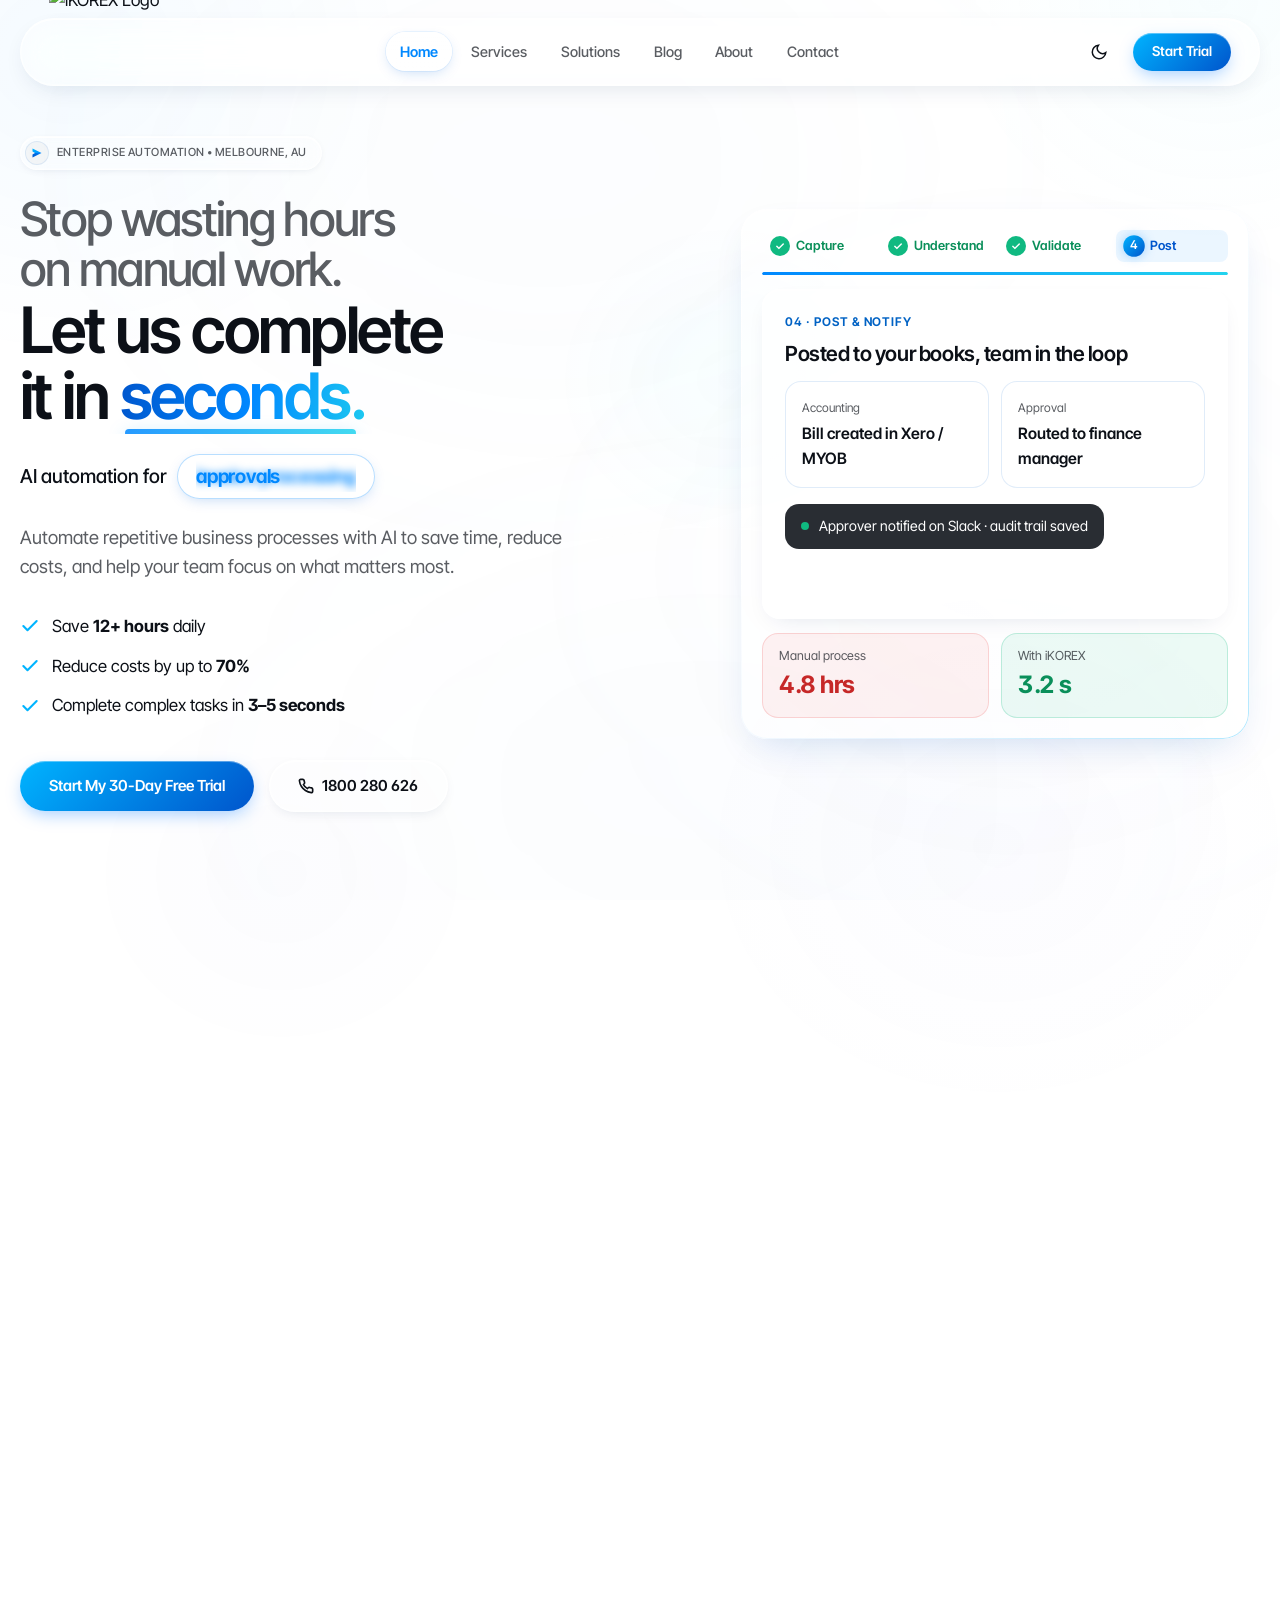
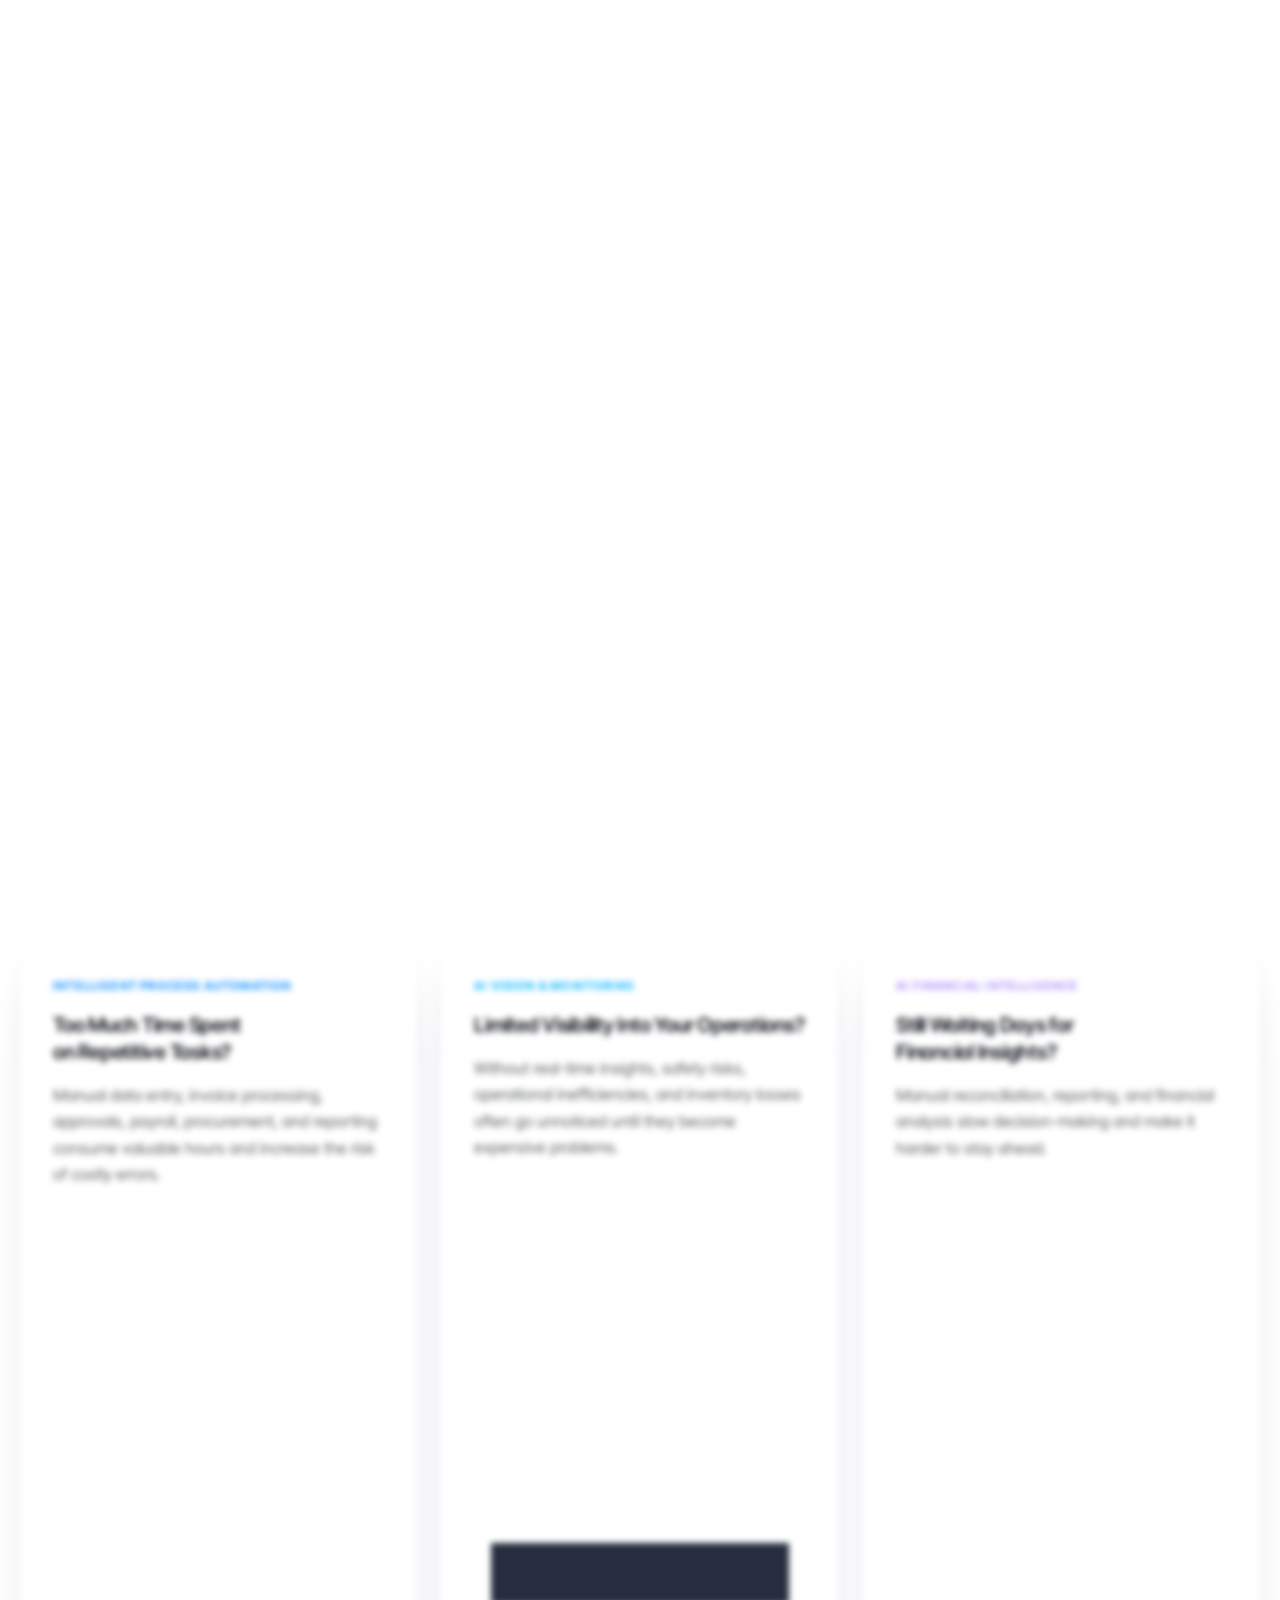
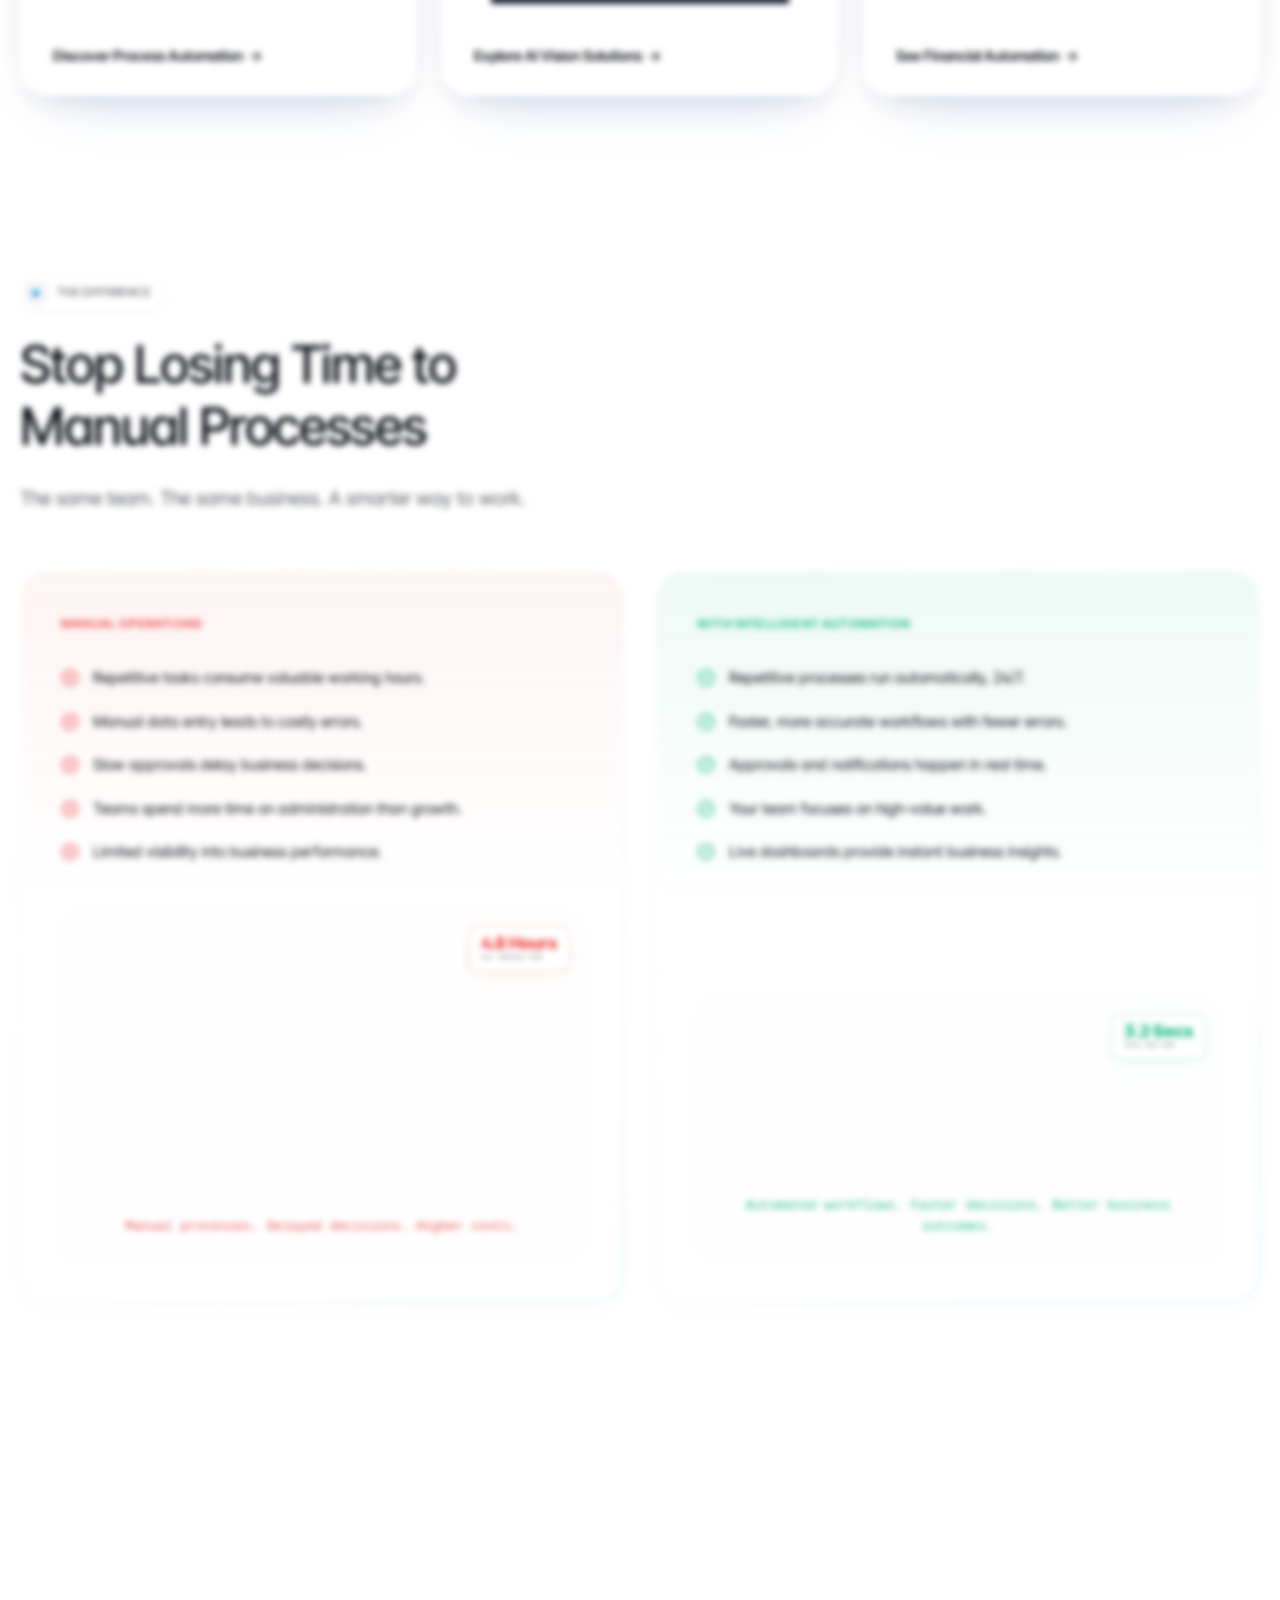
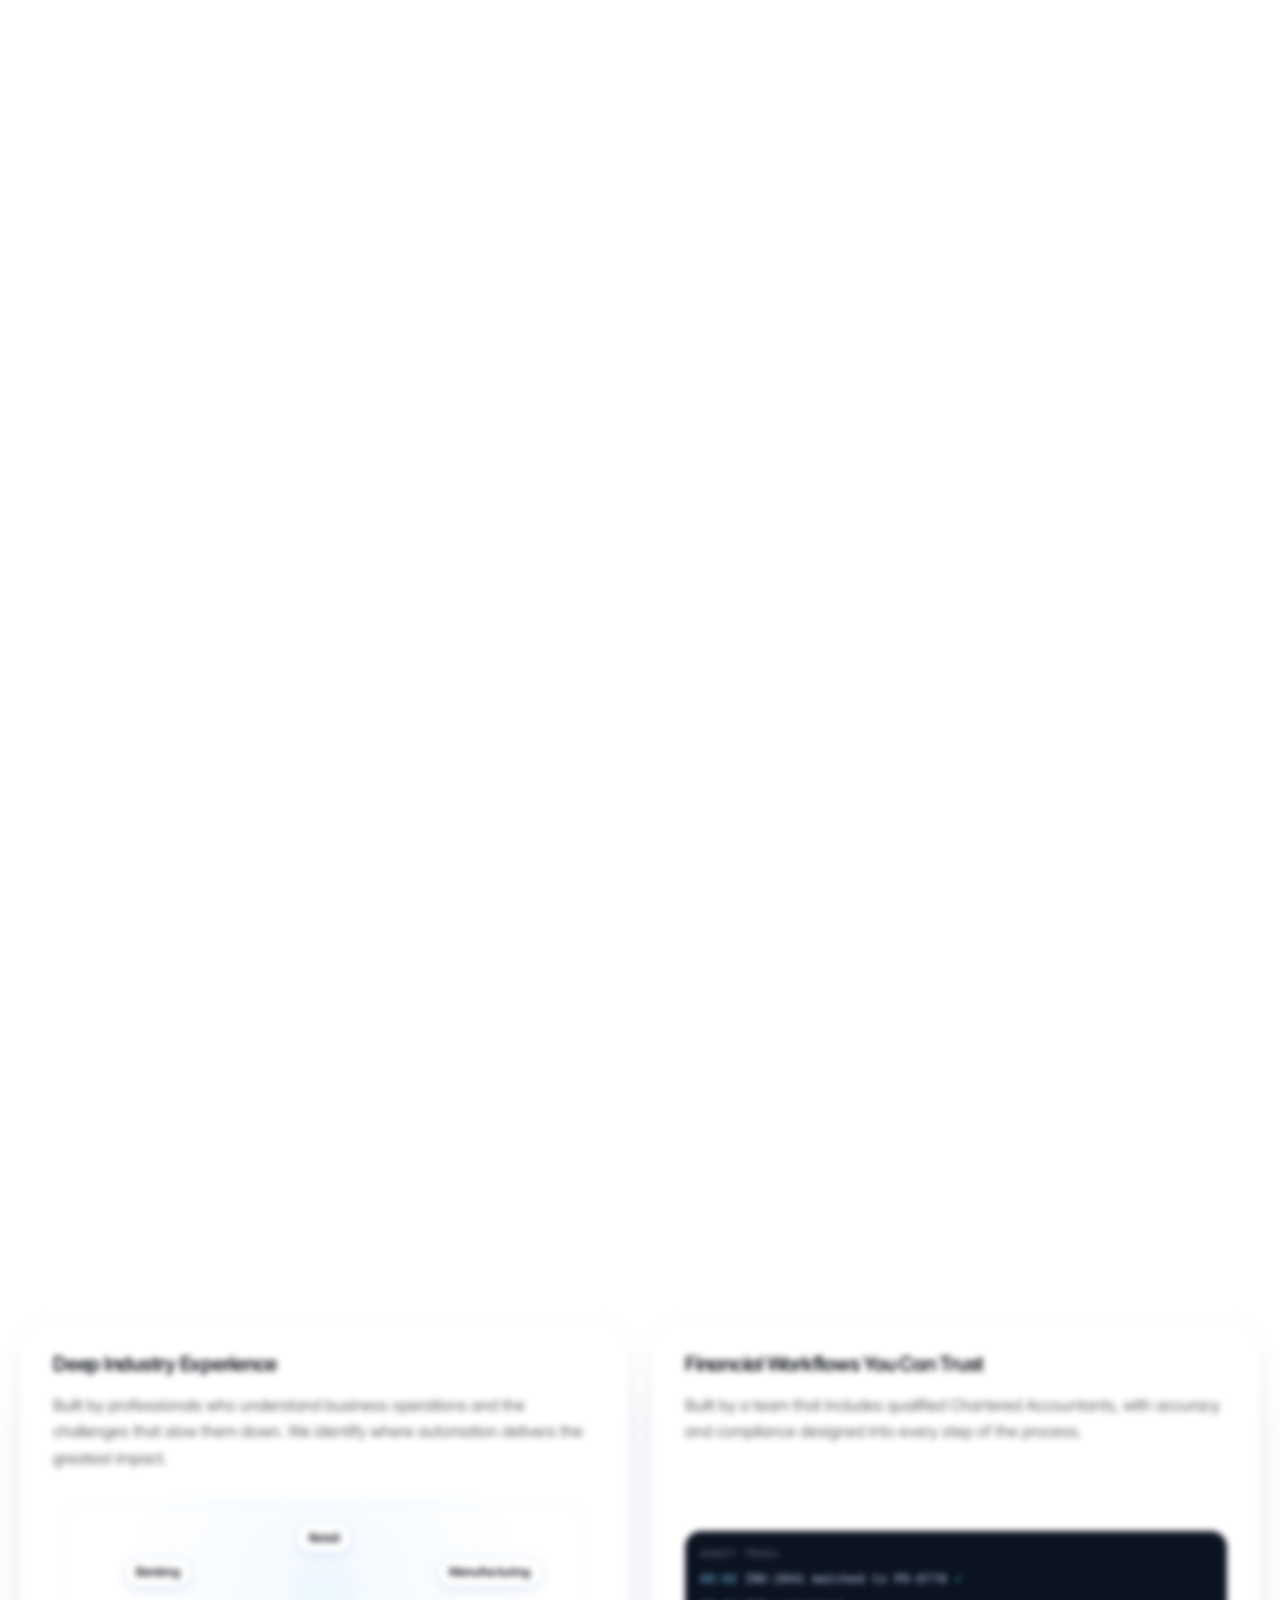
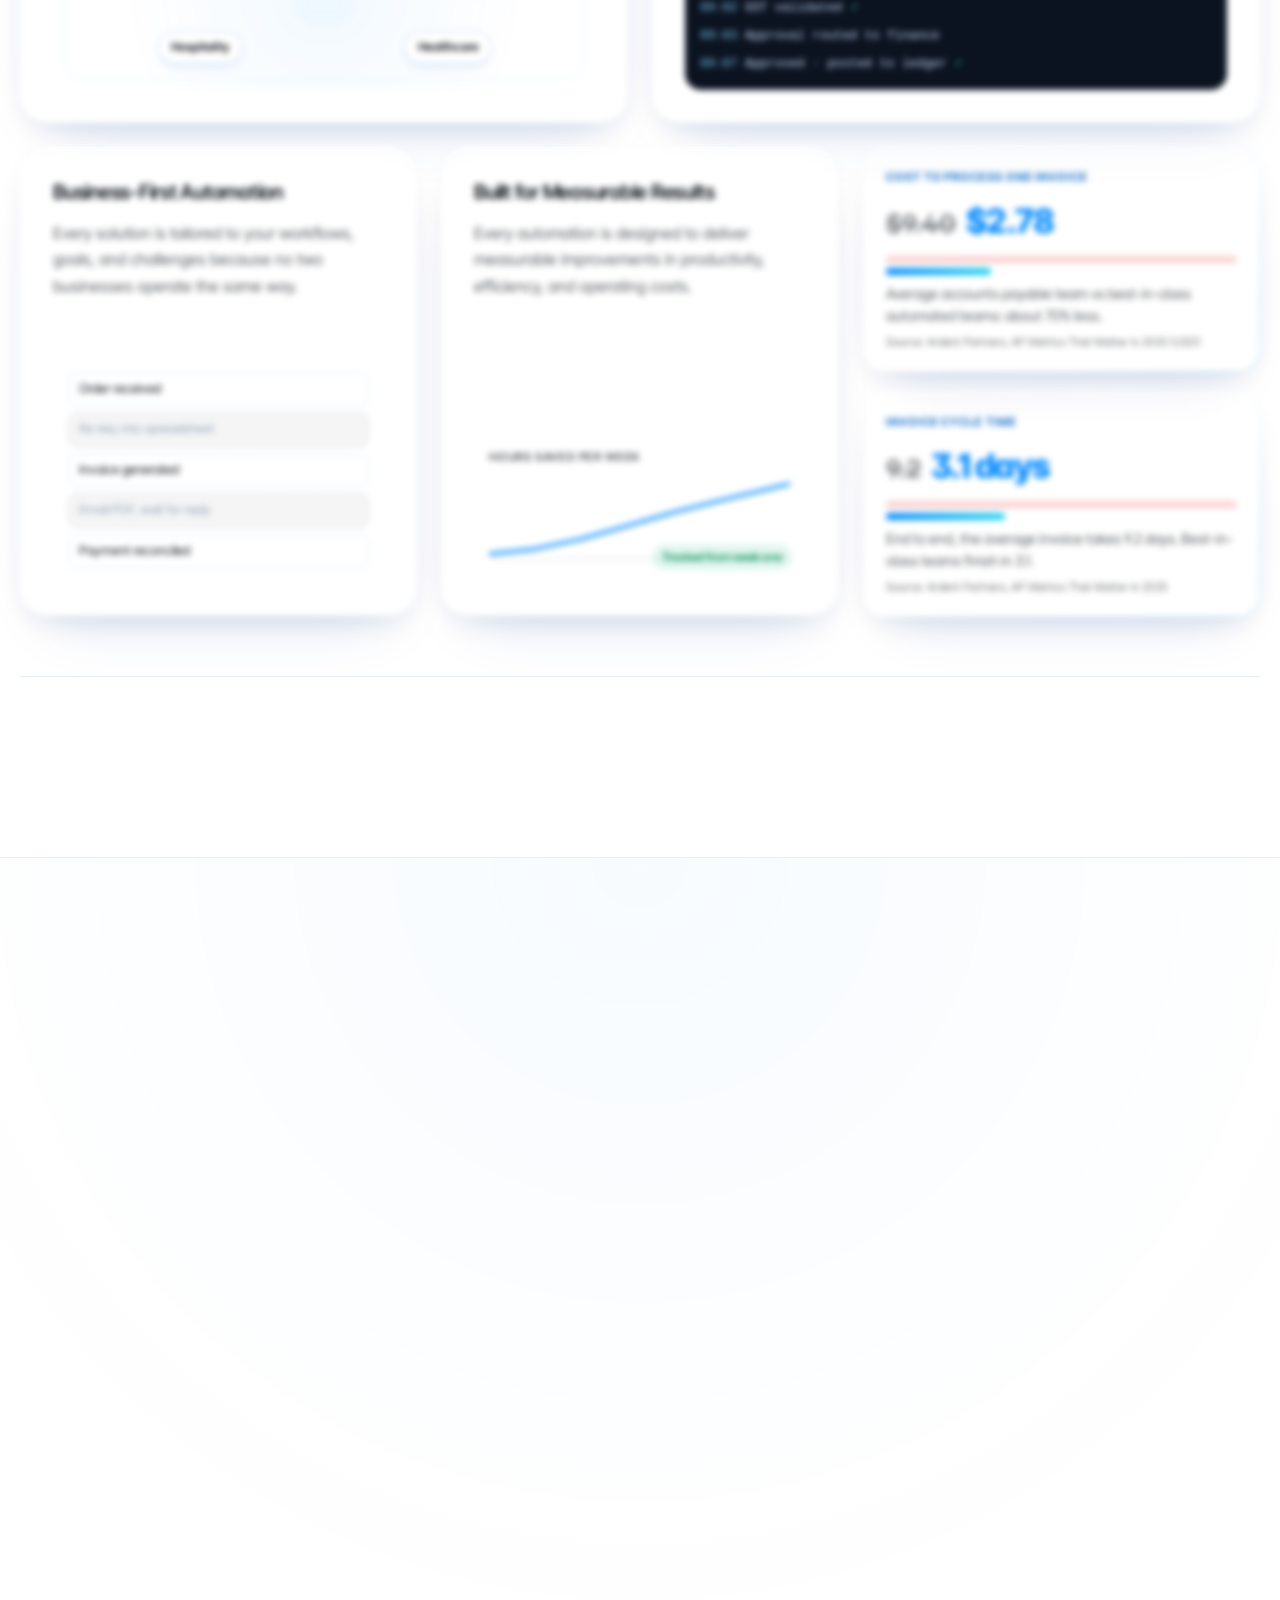
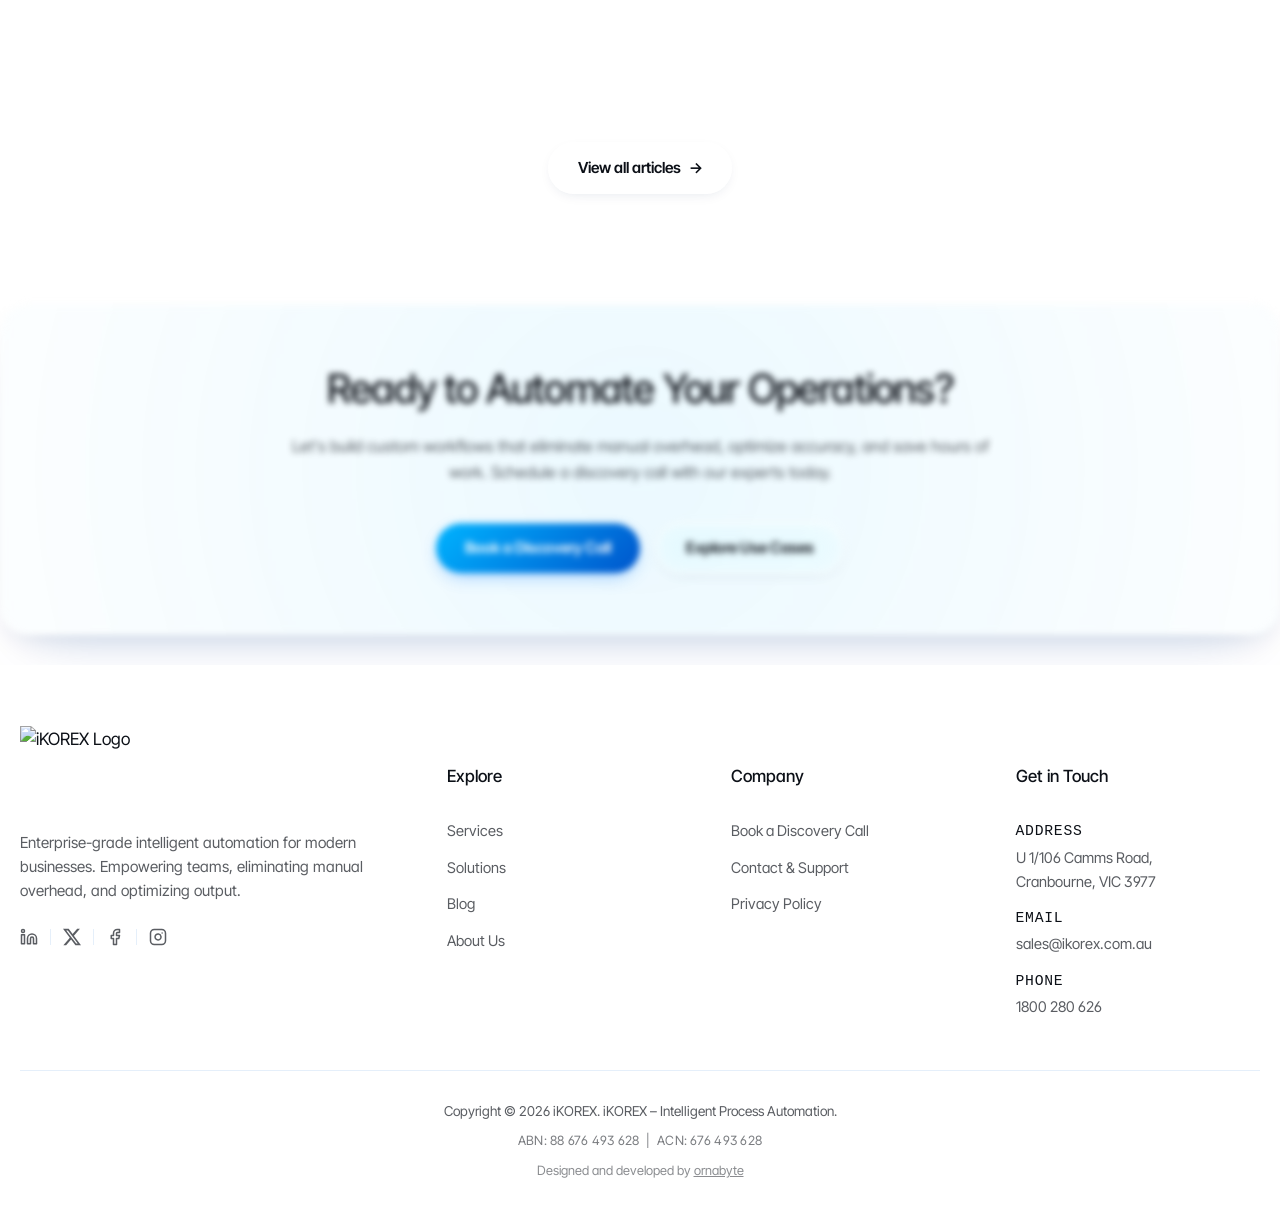
==== commit 59d18b81: "Polish homepage motion and scroll interactions" ====
--- a/index.html
+++ b/index.html
@@ -138,6 +138,7 @@
 
   <!-- Hero Section -->
   <section class="hero-section" id="hero">
+    <div class="hero-cursor-field" aria-hidden="true"></div>
     <div class="hero-pin" data-hero-pin>
       <div class="hero-pin-inner">
     <div class="section-container hero-grid">
@@ -243,24 +244,24 @@
             <div class="pipe-stage">
               <span class="pipe-kicker">02 &middot; Understand</span>
               <h3 class="pipe-title">AI reads the fields, not just the text</h3>
-              <div class="pipe-doc">
+              <div class="pipe-doc" data-pipe-doc>
                 <span class="pipe-scan" aria-hidden="true"></span>
-                <div><span>Supplier</span><b>Acme Supplies Pty Ltd</b></div>
-                <div><span>Invoice no.</span><b>INV-2041</b></div>
-                <div><span>PO reference</span><b>PO-0778</b></div>
-                <div><span>Total incl. GST</span><b>$4,820.00</b></div>
-                <div><span>Due</span><b>30 days</b></div>
-                <div><span>Confidence</span><b class="ok">High</b></div>
+                <div><span>Supplier</span><b class="pipe-decode-val" data-raw="ACME SUPPLIES PTY LTD [RAW]" data-final="Acme Supplies Pty Ltd">Acme Supplies Pty Ltd</b></div>
+                <div><span>Invoice no.</span><b class="pipe-decode-val" data-raw="INV ···· 2041" data-final="INV-2041">INV-2041</b></div>
+                <div><span>PO reference</span><b class="pipe-decode-val" data-raw="PO ···· 0778" data-final="PO-0778">PO-0778</b></div>
+                <div><span>Total incl. GST</span><b class="pipe-decode-val" data-raw="$ ·,···.··" data-final="$4,820.00">$4,820.00</b></div>
+                <div><span>Due</span><b class="pipe-decode-val" data-raw="NET 30 DAYS" data-final="30 days">30 days</b></div>
+                <div><span>Confidence</span><b class="pipe-decode-val ok" data-raw="ANALYZING..." data-final="High">High</b></div>
               </div>
             </div>
             <div class="pipe-stage">
               <span class="pipe-kicker">03 &middot; Validate</span>
               <h3 class="pipe-title">Checked before anyone has to look</h3>
               <ul class="pipe-checks">
-                <li><span>Matches purchase order PO-0778</span><b>Pass</b></li>
-                <li><span>Goods receipt recorded</span><b>Pass</b></li>
-                <li><span>Amount within tolerance</span><b>Pass</b></li>
-                <li><span>Duplicate check</span><b>None found</b></li>
+                <li><span>Matches purchase order PO-0778</span><b data-status="Pass">Pass</b></li>
+                <li><span>Goods receipt recorded</span><b data-status="Pass">Pass</b></li>
+                <li><span>Amount within tolerance</span><b data-status="Pass">Pass</b></li>
+                <li><span>Duplicate check</span><b data-status="None found">None found</b></li>
               </ul>
             </div>
             <div class="pipe-stage">
@@ -367,14 +368,28 @@
           </div>
 
           <div class="card-visual viz viz-floor" data-viz aria-hidden="true">
-            <span class="viz-floor-label">Store floor &middot; live &middot; face-free</span>
-            <span class="viz-aisle a1"></span>
-            <span class="viz-aisle a2"></span>
-            <span class="viz-aisle a3"></span>
-            <span class="viz-person p1"></span>
-            <span class="viz-person p2"></span>
-            <span class="viz-person p3"></span>
-            <div class="viz-alert"><strong>Concealment behaviour &middot; Aisle 3</strong><span>6-second clip sent to floor team</span></div>
+            <div class="viz-floor-head">
+              <span class="viz-floor-label">Operational map &middot; live observability</span>
+              <span class="viz-floor-sync">Resolving</span>
+            </div>
+            <div class="viz-telemetry-stack">
+              <div class="viz-telemetry-row t1">
+                <span class="viz-telemetry-node">Zone 01 &middot; Inventory</span>
+                <span class="viz-telemetry-state">Blind spot</span>
+                <span class="viz-telemetry-res">Connecting...</span>
+              </div>
+              <div class="viz-telemetry-row t2">
+                <span class="viz-telemetry-node">Zone 02 &middot; Workflows</span>
+                <span class="viz-telemetry-state">Fragmented</span>
+                <span class="viz-telemetry-res ok">Mapped &check;</span>
+              </div>
+              <div class="viz-telemetry-row t3">
+                <span class="viz-telemetry-node">Zone 03 &middot; Floor operations</span>
+                <span class="viz-telemetry-state">Telemetry linked</span>
+                <span class="viz-telemetry-res ok">Verified &check;</span>
+              </div>
+            </div>
+            <div class="viz-alert"><strong>Full operational visibility</strong><span>All dependencies discovered &middot; 100% active</span></div>
           </div>
 
           <a href="solutions.html#loss-prevention" class="card-link">Explore AI Vision Solutions <span class="arrow">→</span></a>
--- a/style.css
+++ b/style.css
@@ -31,8 +31,7 @@
   --brand-grad: linear-gradient(135deg, #00b4ff 0%, #0055cc 100%);
 
   /* Preloader Theme-Aware Styling */
-  --preloader-grid: linear-gradient(rgba(0, 136, 255, 0.02) 1px, transparent 1px),
-    linear-gradient(90deg, rgba(0, 136, 255, 0.02) 1px, transparent 1px);
+  --preloader-ambient: radial-gradient(circle at center, rgba(0, 136, 255, 0.03) 0%, transparent 70%);
   --preloader-orbit-color: rgba(0, 136, 255, 0.05);
   --preloader-subtitle-color: #475569;
   --preloader-status-color: #0088ff;
@@ -97,8 +96,7 @@
   --brand-grad: linear-gradient(135deg, #00b4ff 0%, #0055cc 100%);
 
   /* Preloader Theme-Aware Styling - Dark Theme Override */
-  --preloader-grid: linear-gradient(rgba(0, 180, 255, 0.02) 1px, transparent 1px),
-    linear-gradient(90deg, rgba(0, 180, 255, 0.02) 1px, transparent 1px);
+  --preloader-ambient: radial-gradient(circle at center, rgba(0, 180, 255, 0.04) 0%, transparent 70%);
   --preloader-orbit-color: rgba(0, 180, 255, 0.08);
   --preloader-subtitle-color: #94a3b8;
   --preloader-status-color: #38bdf8;
@@ -270,7 +268,7 @@
   max-width: 600px;
 }
 
-/* Buttons */
+/* Tactile Premium Button System */
 .btn {
   display: inline-flex;
   align-items: center;
@@ -279,22 +277,40 @@
   font-size: 0.95rem;
   font-weight: 600;
   border-radius: var(--radius-md);
-  transition: all 0.25s ease;
+  transition: transform 0.18s cubic-bezier(0.16, 1, 0.3, 1),
+              filter 0.18s ease,
+              background-color 0.18s ease,
+              border-color 0.18s ease,
+              box-shadow 0.18s cubic-bezier(0.16, 1, 0.3, 1);
   cursor: pointer;
   border: none;
   font-family: var(--font-sans);
-}
-
-.btn-primary {
+  position: relative;
+  user-select: none;
+}
+
+.btn:active {
+  transform: scale(0.98) translate3d(0, 1px, 0);
+}
+
+.btn-primary,
+.btn-orange {
   background: var(--brand-grad);
   color: #fff;
-  box-shadow: 0 4px 14px rgba(0, 136, 255, 0.25);
-}
-
-.btn-primary:hover {
-  filter: brightness(1.15);
-  transform: translateY(-2px);
-  box-shadow: 0 6px 20px rgba(0, 136, 255, 0.35);
+  box-shadow: 0 4px 14px rgba(0, 136, 255, 0.22);
+}
+
+.btn-primary:hover,
+.btn-orange:hover {
+  filter: brightness(1.08);
+  box-shadow: 0 6px 20px rgba(0, 136, 255, 0.32);
+  transform: translate3d(0, -1px, 0);
+}
+
+.btn-primary:active,
+.btn-orange:active {
+  transform: scale(0.98) translate3d(0, 0, 0);
+  box-shadow: 0 2px 8px rgba(0, 136, 255, 0.25);
 }
 
 .btn-secondary {
@@ -304,8 +320,9 @@
 }
 
 .btn-secondary:hover {
-  background-color: rgba(12, 16, 23, 0.08);
+  background-color: rgba(12, 16, 23, 0.07);
   border-color: var(--border-color-hover);
+  transform: translate3d(0, -1px, 0);
 }
 
 body.dark-theme .btn-secondary:hover {
@@ -321,17 +338,7 @@
 .btn-outline:hover {
   background-color: var(--btn-sec-bg);
   border-color: var(--border-color-hover);
-}
-
-.btn-orange {
-  background: var(--brand-grad);
-  color: #fff;
-  box-shadow: 0 4px 14px rgba(0, 136, 255, 0.20);
-}
-
-.btn-orange:hover {
-  filter: brightness(1.15);
-  transform: translateY(-2px);
+  transform: translate3d(0, -1px, 0);
 }
 
 .btn-sm {
@@ -347,26 +354,54 @@
 /* Header & Navbar */
 .navbar {
   position: fixed;
-  top: 20px;
+  top: 18px;
   left: 50%;
-  transform: translateX(-50%);
+  transform: translate3d(-50%, 0, 0);
   width: calc(100% - 40px);
   max-width: var(--max-width);
   height: 68px;
-  background-color: var(--bg-navbar);
-  backdrop-filter: blur(24px) saturate(180%);
-  -webkit-backdrop-filter: blur(24px) saturate(180%);
-  border: 1px solid var(--border-color);
+  background-color: var(--glass-bg);
+  backdrop-filter: var(--glass-blur);
+  -webkit-backdrop-filter: var(--glass-blur);
+  border: 1px solid var(--glass-border);
   border-radius: 9999px;
   z-index: 1000;
   display: flex;
   align-items: center;
-  box-shadow: 0 10px 30px rgba(0, 0, 0, 0.06), inset 0 1px 0 rgba(255, 255, 255, 0.60);
-  transition: all 0.3s ease;
+  box-shadow: var(--glass-inset), 0 8px 24px -8px rgba(10, 40, 90, 0.12);
+  transition: top 0.32s cubic-bezier(0.16, 1, 0.3, 1),
+              height 0.32s cubic-bezier(0.16, 1, 0.3, 1),
+              max-width 0.32s cubic-bezier(0.16, 1, 0.3, 1),
+              background-color 0.25s ease,
+              border-color 0.25s ease,
+              box-shadow 0.32s cubic-bezier(0.16, 1, 0.3, 1);
+  will-change: top, height, max-width, background-color, box-shadow;
 }
 
 body.dark-theme .navbar {
-  box-shadow: 0 10px 30px rgba(0, 0, 0, 0.15), inset 0 1px 0 rgba(255, 255, 255, 0.05);
+  background-color: rgba(10, 14, 24, 0.52);
+  box-shadow: inset 0 1px 0 rgba(255, 255, 255, 0.12), inset 0 -1px 0 rgba(255, 255, 255, 0.02), 0 10px 30px -10px rgba(0, 0, 0, 0.65);
+}
+
+.navbar.is-scrolled {
+  top: 10px;
+  height: 58px;
+  max-width: calc(var(--max-width) - 90px);
+  background-color: var(--glass-bg-strong);
+  box-shadow: var(--glass-inset), 0 12px 32px -8px rgba(10, 40, 90, 0.18);
+}
+
+body.dark-theme .navbar.is-scrolled {
+  background-color: rgba(10, 14, 24, 0.82);
+  box-shadow: inset 0 1px 0 rgba(255, 255, 255, 0.14), inset 0 -1px 0 rgba(255, 255, 255, 0.02), 0 16px 40px -10px rgba(0, 0, 0, 0.85);
+}
+
+.logo-img {
+  transition: transform 0.32s cubic-bezier(0.16, 1, 0.3, 1), filter 0.3s ease;
+}
+
+.navbar.is-scrolled .logo-img {
+  transform: scale(0.92);
 }
 
 .navbar-container {
@@ -903,32 +938,36 @@
   overflow: hidden;
   display: flex;
   flex-direction: column;
-  transition: all 0.4s cubic-bezier(0.16, 1, 0.3, 1);
+  transition: border-color 0.25s ease, box-shadow 0.28s cubic-bezier(0.16, 1, 0.3, 1), transform 0.28s cubic-bezier(0.16, 1, 0.3, 1);
   min-height: 520px;
 }
 
 .card-glow {
   position: absolute;
-  top: 0;
-  left: 0;
-  width: 100%;
-  height: 100%;
-  background: radial-gradient(800px circle at var(--x, 0px) var(--y, 0px), rgba(12, 16, 23, 0.03), transparent 40%);
+  inset: 0;
+  border-radius: inherit;
   pointer-events: none;
+  opacity: 0;
+  transition: opacity 0.3s ease;
+  box-shadow: inset 0 1px 0 rgba(255, 255, 255, 0.6);
 }
 
 body.dark-theme .card-glow {
-  background: radial-gradient(800px circle at var(--x, 0px) var(--y, 0px), rgba(255, 255, 255, 0.06), transparent 40%);
+  box-shadow: inset 0 1px 0 rgba(255, 255, 255, 0.12);
+}
+
+.diagnosis-card:hover .card-glow {
+  opacity: 1;
 }
 
 .diagnosis-card:hover {
-  transform: translateY(-5px);
   border-color: var(--border-color-hover);
-  box-shadow: 0 10px 30px rgba(12, 16, 23, 0.06);
+  box-shadow: 0 8px 24px -4px rgba(12, 16, 23, 0.08);
+  transform: translate3d(0, -2px, 0);
 }
 
 body.dark-theme .diagnosis-card:hover {
-  box-shadow: 0 10px 30px rgba(0, 0, 0, 0.35);
+  box-shadow: 0 10px 30px -6px rgba(0, 0, 0, 0.5);
 }
 
 .card-content {
@@ -2147,7 +2186,7 @@
 .industry-node {
   transform-origin: center;
   transform-box: fill-box;
-  transition: transform 0.4s cubic-bezier(0.34, 1.56, 0.64, 1), fill 0.3s ease, filter 0.3s ease;
+  transition: transform 0.4s var(--ease-out), fill 0.3s ease, filter 0.3s ease;
 }
 
 /* Staggered entry/pulse on hover */
@@ -2225,7 +2264,7 @@
 .wf-shield {
   transform-origin: center;
   transform-box: fill-box;
-  transition: transform 0.4s cubic-bezier(0.34, 1.56, 0.64, 1), fill 0.3s ease;
+  transition: transform 0.4s var(--ease-out), fill 0.3s ease;
 }
 
 .capability-card:hover .wf-shield {
@@ -2328,7 +2367,7 @@
   transform-origin: center;
   transform-box: fill-box;
   transform: scale(0);
-  transition: transform 0.4s cubic-bezier(0.34, 1.56, 0.64, 1) 0.7s;
+  transition: transform 0.4s var(--ease-out) 0.7s;
 }
 
 .capability-card:hover .results-chart-dot {
@@ -4071,9 +4110,7 @@
   left: 0;
   width: 100%;
   height: 100%;
-  background-image: var(--preloader-grid);
-  background-size: 40px 40px;
-  background-position: center;
+  background: var(--preloader-ambient);
   pointer-events: none;
   opacity: 0.85;
 }
@@ -6324,17 +6361,18 @@
   --glass-spec-color: 255, 255, 255;
   --glass-spec-strength: 0.55;
 
-  --ambient-1: rgba(0, 150, 255, 0.20);
-  --ambient-2: rgba(34, 211, 238, 0.16);
-  --ambient-3: rgba(99, 102, 241, 0.12);
-  --ambient-4: rgba(0, 85, 204, 0.10);
+  --ambient-1: rgba(0, 140, 255, 0.045);
+  --ambient-2: rgba(34, 211, 238, 0.035);
+  --ambient-3: rgba(99, 102, 241, 0.025);
+  --ambient-4: rgba(0, 85, 204, 0.02);
 
   --bg-card: var(--glass-bg);
   --border-color: rgba(0, 102, 204, 0.10);
   --border-color-hover: rgba(0, 136, 255, 0.28);
 
   --ease-out: cubic-bezier(0.16, 1, 0.3, 1);
-  --ease-spring: cubic-bezier(0.34, 1.56, 0.64, 1);
+  --ease-fluid: cubic-bezier(0.16, 1, 0.3, 1);
+  --ease-spring: cubic-bezier(0.16, 1, 0.3, 1);
   --radius-xl: 28px;
   --radius-lg: 22px;
 }
@@ -6344,21 +6382,21 @@
   --glass-bg-strong: rgba(14, 20, 34, 0.80);
   --glass-border: rgba(255, 255, 255, 0.08);
   --glass-edge: rgba(255, 255, 255, 0.06);
-  --glass-rim: linear-gradient(140deg, rgba(255, 255, 255, 0.22) 0%, rgba(255, 255, 255, 0.03) 40%, rgba(0, 180, 255, 0.08) 70%, rgba(0, 180, 255, 0.35) 100%);
+  --glass-rim: linear-gradient(140deg, rgba(255, 255, 255, 0.16) 0%, rgba(255, 255, 255, 0.02) 40%, rgba(0, 180, 255, 0.05) 70%, rgba(0, 180, 255, 0.20) 100%);
   --glass-shadow: 0 1px 1px rgba(0, 0, 0, 0.25), 0 14px 40px -14px rgba(0, 0, 0, 0.65);
-  --glass-shadow-hover: 0 1px 1px rgba(0, 0, 0, 0.3), 0 24px 60px -18px rgba(0, 0, 0, 0.75), 0 0 0 1px rgba(0, 180, 255, 0.10), 0 0 40px -10px rgba(0, 160, 255, 0.25);
+  --glass-shadow-hover: 0 1px 1px rgba(0, 0, 0, 0.3), 0 24px 60px -18px rgba(0, 0, 0, 0.75), 0 0 0 1px rgba(0, 180, 255, 0.08), 0 0 30px -10px rgba(0, 160, 255, 0.18);
   --glass-inset: inset 0 1px 0 rgba(255, 255, 255, 0.07), inset 0 -1px 0 rgba(255, 255, 255, 0.02);
-  --glass-spec-color: 140, 210, 255;
-  --glass-spec-strength: 0.16;
-
-  --ambient-1: rgba(0, 120, 255, 0.22);
+  --glass-spec-color: 210, 235, 255;
+  --glass-spec-strength: 0.12;
+
+  --ambient-1: rgba(0, 136, 255, 0.16);
   --ambient-2: rgba(0, 200, 255, 0.12);
-  --ambient-3: rgba(99, 102, 241, 0.14);
-  --ambient-4: rgba(0, 60, 160, 0.20);
+  --ambient-3: rgba(99, 102, 241, 0.12);
+  --ambient-4: rgba(0, 85, 204, 0.10);
 
   --bg-card: var(--glass-bg);
   --border-color: rgba(255, 255, 255, 0.07);
-  --border-color-hover: rgba(0, 180, 255, 0.30);
+  --border-color-hover: rgba(0, 180, 255, 0.25);
 }
 
 /* --- Base polish --- */
@@ -6403,28 +6441,28 @@
   background:
     radial-gradient(38vmax 34vmax at 18% 22%, var(--ambient-1), transparent 70%),
     radial-gradient(30vmax 28vmax at 82% 18%, var(--ambient-2), transparent 70%),
-    radial-gradient(36vmax 30vmax at 70% 78%, var(--ambient-3), transparent 70%);
-  animation: ambient-drift-a 38s ease-in-out infinite alternate;
+    radial-gradient(34vmax 30vmax at 70% 78%, var(--ambient-3), transparent 70%);
+  animation: ambient-drift-a 70s ease-in-out infinite alternate;
 }
 
 body::after {
   background:
     radial-gradient(28vmax 26vmax at 30% 80%, var(--ambient-4), transparent 70%),
     radial-gradient(22vmax 20vmax at 55% 45%, var(--ambient-2), transparent 70%);
-  animation: ambient-drift-b 46s ease-in-out infinite alternate;
-  opacity: 0.9;
+  animation: ambient-drift-b 85s ease-in-out infinite alternate;
+  opacity: 0.85;
 }
 
 @keyframes ambient-drift-a {
   0% { transform: translate3d(0, 0, 0) rotate(0deg) scale(1); }
-  50% { transform: translate3d(4vmax, 3vmax, 0) rotate(8deg) scale(1.06); }
-  100% { transform: translate3d(-3vmax, 5vmax, 0) rotate(-6deg) scale(1.02); }
+  50% { transform: translate3d(1.5vmax, 1vmax, 0) rotate(2deg) scale(1.015); }
+  100% { transform: translate3d(-1vmax, 1.5vmax, 0) rotate(-1.5deg) scale(1.008); }
 }
 
 @keyframes ambient-drift-b {
   0% { transform: translate3d(0, 0, 0) scale(1); }
-  50% { transform: translate3d(-5vmax, -3vmax, 0) scale(1.08); }
-  100% { transform: translate3d(3vmax, -6vmax, 0) scale(0.98); }
+  50% { transform: translate3d(-1.5vmax, -1vmax, 0) scale(1.02); }
+  100% { transform: translate3d(1vmax, -1.8vmax, 0) scale(0.995); }
 }
 
 /* Sections let the light field show through */
@@ -6440,7 +6478,7 @@
   mask-image: radial-gradient(ellipse at 50% 30%, #000 0%, transparent 70%);
 }
 
-/* --- Glass panel primitive --- */
+/* --- Glass panel primitive (Flat premium glass with soft localized cursor light) --- */
 .glass,
 .diagnosis-card,
 .comparison-card,
@@ -6468,13 +6506,73 @@
   position: relative;
   isolation: isolate;
   background-color: var(--glass-bg);
-  background-image: radial-gradient(520px circle at var(--mx, 50%) var(--my, -10%),
-      rgba(var(--glass-spec-color), calc(var(--spec) * var(--glass-spec-strength))), transparent 45%);
   -webkit-backdrop-filter: var(--glass-blur);
   backdrop-filter: var(--glass-blur);
   border: 1px solid var(--glass-border);
   box-shadow: var(--glass-inset), var(--glass-shadow);
-  transition: transform 0.5s var(--ease-out), box-shadow 0.5s var(--ease-out), border-color 0.4s ease, --spec 0.45s ease;
+  transition: transform 0.4s var(--ease-out), box-shadow 0.4s var(--ease-out), border-color 0.3s ease;
+  will-change: transform;
+}
+
+/* Localized soft radial light: gently follows cursor on hover, invisible when resting */
+.glass::before,
+.diagnosis-card::before,
+.comparison-card::before,
+.risk-card::before,
+.capability-card::before,
+.stat-card-compact::before,
+.cta-card::before,
+.engine-card::before,
+.solution-horizontal-card::before,
+.premium-value-card::before,
+.premium-team-card::before,
+.founders-panel::before,
+.founders-widget-card::before,
+.contact-info-card::before,
+.contact-form-card::before,
+.map-container::before,
+.blog-card::before,
+.trust-bar::before,
+.value-row::before,
+.team-card::before,
+.process-step::before,
+.privacy-contact-card::before,
+.sidebar-widget::before,
+.article-bento-item::before {
+  content: '';
+  position: absolute;
+  inset: 0;
+  border-radius: inherit;
+  background: radial-gradient(220px circle at var(--mx, -999px) var(--my, -999px),
+    rgba(var(--glass-spec-color), calc(var(--glass-spec-strength) * 0.45)), transparent 70%);
+  opacity: 0;
+  transition: opacity 0.35s ease;
+  pointer-events: none;
+  z-index: 2;
+}
+
+.glass:hover::before,
+.diagnosis-card:hover::before,
+.comparison-card:hover::before,
+.risk-card:hover::before,
+.capability-card:hover::before,
+.stat-card-compact:hover::before,
+.cta-card:hover::before,
+.engine-card:hover::before,
+.solution-horizontal-card:hover::before,
+.premium-value-card:hover::before,
+.premium-team-card:hover::before,
+.founders-panel:hover::before,
+.founders-widget-card:hover::before,
+.contact-info-card:hover::before,
+.contact-form-card:hover::before,
+.map-container:hover::before,
+.blog-card:hover::before,
+.trust-bar:hover::before,
+.value-row:hover::before,
+.team-card:hover::before,
+.process-step:hover::before {
+  opacity: 1;
 }
 
 /* Refractive rim: a gradient hairline that catches light on the edges */
@@ -6525,13 +6623,15 @@
 .value-row:hover,
 .team-card:hover,
 .process-step:hover {
-  --spec: 1;
   transform: translateY(-4px);
   border-color: var(--glass-border);
   box-shadow: var(--glass-inset), var(--glass-shadow-hover);
 }
 
-body.dark-theme .diagnosis-card:hover,
+.diagnosis-card:focus-within {
+  transform: translateY(-4px);
+}
+
 body.dark-theme .capability-card:hover,
 body.dark-theme .stat-card-compact:hover,
 body.dark-theme .engine-card:hover,
@@ -6542,25 +6642,14 @@
   box-shadow: var(--glass-inset), var(--glass-shadow-hover);
 }
 
-.cta-card:hover,
-.contact-form-card:hover,
-.founders-panel:hover,
-.trust-bar:hover {
-  --spec: 1;
-}
-
 /* Tinted variants keep their meaning on glass */
 .comparison-card.manual {
-  background-image:
-    radial-gradient(520px circle at var(--mx, 50%) var(--my, -10%), rgba(var(--glass-spec-color), calc(var(--spec) * var(--glass-spec-strength))), transparent 45%),
-    linear-gradient(180deg, rgba(239, 68, 68, 0.06) 0%, transparent 45%);
+  background-image: linear-gradient(180deg, rgba(239, 68, 68, 0.06) 0%, transparent 45%);
   border-color: var(--glass-border);
 }
 
 .comparison-card.automated {
-  background-image:
-    radial-gradient(520px circle at var(--mx, 50%) var(--my, -10%), rgba(var(--glass-spec-color), calc(var(--spec) * var(--glass-spec-strength))), transparent 45%),
-    linear-gradient(180deg, rgba(16, 185, 129, 0.07) 0%, transparent 45%);
+  background-image: linear-gradient(180deg, rgba(16, 185, 129, 0.07) 0%, transparent 45%);
   border-color: var(--glass-border);
 }
 
@@ -6598,27 +6687,6 @@
 }
 
 /* --- Navbar: floating liquid pill --- */
-.navbar {
-  background-color: var(--glass-bg);
-  border: 1px solid var(--glass-border);
-  box-shadow: var(--glass-inset), 0 10px 30px -12px rgba(10, 40, 90, 0.18);
-  -webkit-backdrop-filter: blur(26px) saturate(190%);
-  backdrop-filter: blur(26px) saturate(190%);
-  transition: top 0.45s var(--ease-out), height 0.45s var(--ease-out), box-shadow 0.45s var(--ease-out), background-color 0.3s ease, max-width 0.45s var(--ease-out);
-  view-transition-name: site-nav;
-}
-
-body.dark-theme .navbar {
-  box-shadow: var(--glass-inset), 0 12px 34px -12px rgba(0, 0, 0, 0.7);
-}
-
-.navbar.is-scrolled {
-  top: 12px;
-  height: 60px;
-  max-width: calc(var(--max-width) - 80px);
-  background-color: var(--glass-bg-strong);
-}
-
 .nav-links {
   gap: 0.35rem;
 }
@@ -6653,40 +6721,42 @@
   border-color: var(--glass-border);
 }
 
-/* --- Buttons with a liquid sheen --- */
+/* --- Premium CTA Button Interaction (Subtle Surface Response) --- */
 .btn {
   position: relative;
   overflow: hidden;
   border-radius: 999px;
-  transition: transform 0.35s var(--ease-out), box-shadow 0.35s var(--ease-out), background-color 0.25s ease, border-color 0.25s ease, filter 0.25s ease;
+  transition: transform 0.25s cubic-bezier(0.16, 1, 0.3, 1), box-shadow 0.25s ease, background-color 0.2s ease, border-color 0.2s ease, filter 0.2s ease;
 }
 
 .btn-primary,
 .btn-orange {
-  box-shadow: inset 0 1px 0 rgba(255, 255, 255, 0.35), 0 8px 22px -6px rgba(0, 120, 255, 0.55);
+  box-shadow: inset 0 1px 0 rgba(255, 255, 255, 0.35), 0 6px 18px -4px rgba(0, 120, 255, 0.40);
+}
+
+.btn-primary:hover,
+.btn-orange:hover {
+  filter: brightness(1.05);
+  transform: translateY(-2px) scale(1.008);
+  box-shadow: inset 0 1px 0 rgba(255, 255, 255, 0.45), 0 10px 24px -6px rgba(0, 120, 255, 0.50);
+}
+
+.btn-primary:active,
+.btn-orange:active {
+  transform: translateY(0) scale(0.985);
+  box-shadow: inset 0 1px 0 rgba(255, 255, 255, 0.25), 0 4px 10px -2px rgba(0, 120, 255, 0.35);
 }
 
 .btn-primary::after,
 .btn-orange::after {
-  content: '';
-  position: absolute;
-  inset: 0;
-  background: linear-gradient(110deg, transparent 20%, rgba(255, 255, 255, 0.45) 45%, transparent 70%);
-  transform: translateX(-120%);
-  transition: transform 0.8s var(--ease-out);
-  pointer-events: none;
-}
-
-.btn-primary:hover::after,
-.btn-orange:hover::after {
-  transform: translateX(120%);
+  display: none !important;
 }
 
 .btn-primary:hover,
 .btn-orange:hover {
-  filter: brightness(1.06);
+  filter: brightness(1.04);
   transform: translateY(-2px);
-  box-shadow: inset 0 1px 0 rgba(255, 255, 255, 0.35), 0 14px 30px -8px rgba(0, 120, 255, 0.6);
+  box-shadow: inset 0 1px 0 rgba(255, 255, 255, 0.4), 0 12px 26px -8px rgba(0, 120, 255, 0.5);
 }
 
 .btn:active {
@@ -6834,7 +6904,7 @@
   display: grid;
   grid-template-columns: repeat(4, 1fr);
   gap: 0;
-  margin-top: 64px;
+  margin-top: 40px;
   padding: 8px;
   border-radius: var(--radius-xl);
 }
@@ -7397,13 +7467,20 @@
 .hero-rotator-chip {
   display: inline-flex;
   align-items: center;
-  padding: 6px 16px;
+  padding: 6px 18px;
   border-radius: 999px;
   background-color: var(--glass-bg-strong);
-  border: 1px solid var(--glass-border);
-  -webkit-backdrop-filter: blur(14px) saturate(170%);
-  backdrop-filter: blur(14px) saturate(170%);
-  box-shadow: var(--glass-inset), 0 6px 18px -8px rgba(0, 110, 230, 0.45), 0 0 0 1px rgba(0, 136, 255, 0.12);
+  border: 1px solid rgba(0, 136, 255, 0.28);
+  -webkit-backdrop-filter: blur(16px) saturate(180%);
+  backdrop-filter: blur(16px) saturate(180%);
+  box-shadow: inset 0 1px 0 rgba(255, 255, 255, 0.8), 0 4px 14px -4px rgba(0, 100, 220, 0.25);
+  position: relative;
+  transition: border-color 0.3s ease, box-shadow 0.3s ease;
+}
+
+body.dark-theme .hero-rotator-chip {
+  border-color: rgba(0, 180, 255, 0.35);
+  box-shadow: inset 0 1px 0 rgba(255, 255, 255, 0.12), 0 4px 16px -4px rgba(0, 180, 255, 0.2);
 }
 
 .hero-rotator-words {
@@ -7411,6 +7488,7 @@
   overflow: hidden;
   font-weight: 650;
   color: var(--accent-orange);
+  letter-spacing: -0.01em;
 }
 
 body.dark-theme .hero-rotator-words {
@@ -7421,18 +7499,21 @@
   grid-area: 1 / 1;
   white-space: nowrap;
   opacity: 0;
-  transform: translateY(110%);
-  transition: transform 0.6s var(--ease-out), opacity 0.4s ease;
+  filter: blur(4px);
+  transform: translate3d(0, 100%, 0);
+  transition: transform 0.45s cubic-bezier(0.16, 1, 0.3, 1), opacity 0.35s ease, filter 0.35s ease;
 }
 
 .hero-rotator-word.is-active {
   opacity: 1;
-  transform: translateY(0);
+  filter: blur(0);
+  transform: translate3d(0, 0, 0);
 }
 
 .hero-rotator-word.is-leaving {
   opacity: 0;
-  transform: translateY(-110%);
+  filter: blur(4px);
+  transform: translate3d(0, -100%, 0);
 }
 
 @media (max-width: 1024px) {
@@ -7480,9 +7561,6 @@
   --glass-shadow: 0 1px 1px rgba(10, 30, 60, 0.03), 0 12px 32px -14px rgba(10, 40, 90, 0.18), 0 30px 60px -34px rgba(0, 80, 180, 0.20);
   --glass-inset: inset 0 1px 0 rgba(255, 255, 255, 0.95), inset 0 -1px 0 rgba(255, 255, 255, 0.30), inset 0 0 0 1px rgba(255, 255, 255, 0.12);
   --glass-spec-strength: 0.7;
-  --orb-1: rgba(0, 136, 255, 0.30);
-  --orb-2: rgba(34, 211, 238, 0.28);
-  --orb-3: rgba(99, 102, 241, 0.20);
   --text-muted: rgba(12, 16, 23, 0.68);
 }
 
@@ -7492,30 +7570,90 @@
   --glass-border: rgba(255, 255, 255, 0.11);
   --glass-blur: blur(18px) saturate(170%);
   --glass-inset: inset 0 1px 0 rgba(255, 255, 255, 0.10), inset 0 -1px 0 rgba(255, 255, 255, 0.03);
-  --glass-spec-strength: 0.18;
-  --orb-1: rgba(0, 120, 255, 0.30);
-  --orb-2: rgba(0, 200, 255, 0.16);
-  --orb-3: rgba(99, 102, 241, 0.22);
+  --glass-spec-strength: 0.14;
   --text-muted: rgba(252, 252, 253, 0.70);
 }
 
-/* Colour field that scrolls with the page, so glass panels have something to refract */
+/* Dynamic Atmospheric Field: soft, blurred, ambient environmental depth */
 body {
   position: relative;
 }
 
-.liquid-orbs {
-  position: absolute;
+.atmospheric-field {
+  position: fixed;
   inset: 0;
   overflow: hidden;
   z-index: -1;
   pointer-events: none;
-}
-
-.liquid-orb {
+  contain: strict;
+}
+
+.atmo-layer {
   position: absolute;
-  background: radial-gradient(closest-side, var(--orb-color), transparent);
-  transform: translate(-50%, -50%);
+  border-radius: 50%;
+  filter: blur(120px);
+  will-change: transform, opacity;
+  transform: translate3d(0, 0, 0);
+  pointer-events: none;
+}
+
+/* Light Mode: extremely subtle cool/neutral tonal depth, zero neon/blobs */
+.atmo-layer-1 {
+  top: -12vh;
+  left: 10vw;
+  width: 65vw;
+  height: 60vh;
+  background: radial-gradient(ellipse at center, rgba(0, 110, 220, 0.026) 0%, rgba(190, 215, 245, 0.018) 50%, transparent 75%);
+  animation: atmo-drift-1 22s cubic-bezier(0.4, 0, 0.2, 1) infinite alternate;
+}
+
+.atmo-layer-2 {
+  top: 32vh;
+  right: -8vw;
+  width: 58vw;
+  height: 62vh;
+  background: radial-gradient(ellipse at center, rgba(130, 170, 220, 0.024) 0%, rgba(210, 230, 250, 0.014) 55%, transparent 75%);
+  animation: atmo-drift-2 28s cubic-bezier(0.4, 0, 0.2, 1) infinite alternate;
+}
+
+.atmo-layer-3 {
+  bottom: -15vh;
+  left: 20vw;
+  width: 70vw;
+  height: 55vh;
+  background: radial-gradient(ellipse at center, rgba(0, 95, 205, 0.022) 0%, rgba(180, 215, 245, 0.015) 50%, transparent 75%);
+  animation: atmo-drift-3 24s cubic-bezier(0.4, 0, 0.2, 1) infinite alternate;
+}
+
+/* Dark Mode: deep dark tonal variation and soft atmospheric environmental depth */
+body.dark-theme .atmo-layer-1 {
+  background: radial-gradient(ellipse at center, rgba(16, 32, 60, 0.48) 0%, rgba(10, 20, 40, 0.22) 50%, transparent 75%);
+}
+
+body.dark-theme .atmo-layer-2 {
+  background: radial-gradient(ellipse at center, rgba(22, 40, 72, 0.42) 0%, rgba(12, 22, 44, 0.18) 55%, transparent 75%);
+}
+
+body.dark-theme .atmo-layer-3 {
+  background: radial-gradient(ellipse at center, rgba(14, 28, 52, 0.45) 0%, rgba(8, 16, 34, 0.20) 50%, transparent 75%);
+}
+
+@keyframes atmo-drift-1 {
+  0% { transform: translate3d(0, 0, 0) scale(1); opacity: 0.75; }
+  50% { transform: translate3d(2.5vw, 3vh, 0) scale(1.03); opacity: 0.95; }
+  100% { transform: translate3d(-2vw, 1.5vh, 0) scale(0.97); opacity: 0.8; }
+}
+
+@keyframes atmo-drift-2 {
+  0% { transform: translate3d(0, 0, 0) scale(0.98); opacity: 0.7; }
+  50% { transform: translate3d(-2.5vw, -2.5vh, 0) scale(1.025); opacity: 0.9; }
+  100% { transform: translate3d(2vw, -1vh, 0) scale(1); opacity: 0.75; }
+}
+
+@keyframes atmo-drift-3 {
+  0% { transform: translate3d(0, 0, 0) scale(1.02); opacity: 0.8; }
+  50% { transform: translate3d(2vw, -3vh, 0) scale(0.97); opacity: 0.95; }
+  100% { transform: translate3d(-2.5vw, -1.5vh, 0) scale(1.03); opacity: 0.75; }
 }
 
 /* Inner surfaces stay readable on clearer glass */
@@ -7526,22 +7664,6 @@
   background-color: rgba(255, 255, 255, 0.40);
   -webkit-backdrop-filter: blur(10px) saturate(160%);
   backdrop-filter: blur(10px) saturate(160%);
-}
-
-.navbar {
-  background-color: rgba(255, 255, 255, 0.38);
-}
-
-body.dark-theme .navbar {
-  background-color: rgba(10, 14, 24, 0.45);
-}
-
-.navbar.is-scrolled {
-  background-color: rgba(255, 255, 255, 0.58);
-}
-
-body.dark-theme .navbar.is-scrolled {
-  background-color: rgba(10, 14, 24, 0.65);
 }
 
 /* --- Liquid tab indicator (nav + segmented nav) --- */
@@ -7559,19 +7681,20 @@
   border-radius: 999px;
   background: linear-gradient(180deg, rgba(255, 255, 255, 0.75), rgba(255, 255, 255, 0.35));
   border: 1px solid rgba(255, 255, 255, 0.9);
-  box-shadow: inset 0 1px 0 #fff, 0 4px 14px -4px rgba(0, 100, 220, 0.30), 0 0 0 1px rgba(0, 136, 255, 0.10);
+  box-shadow: inset 0 1px 0 #fff, 0 4px 14px -4px rgba(0, 100, 220, 0.25), 0 0 0 1px rgba(0, 136, 255, 0.08);
   -webkit-backdrop-filter: blur(8px) saturate(180%);
   backdrop-filter: blur(8px) saturate(180%);
-  transition: transform 0.45s var(--ease-spring), width 0.45s var(--ease-spring), height 0.3s ease, opacity 0.3s ease;
+  transition: transform 0.26s cubic-bezier(0.16, 1, 0.3, 1), width 0.26s cubic-bezier(0.16, 1, 0.3, 1), height 0.2s ease, opacity 0.2s ease;
   pointer-events: none;
   z-index: 0;
   opacity: 0;
+  will-change: transform, width;
 }
 
 body.dark-theme .tab-indicator {
-  background: linear-gradient(180deg, rgba(255, 255, 255, 0.14), rgba(255, 255, 255, 0.05));
-  border-color: rgba(255, 255, 255, 0.16);
-  box-shadow: inset 0 1px 0 rgba(255, 255, 255, 0.18), 0 4px 16px -4px rgba(0, 0, 0, 0.6), 0 0 18px -6px rgba(0, 180, 255, 0.45);
+  background: linear-gradient(180deg, rgba(255, 255, 255, 0.10), rgba(255, 255, 255, 0.03));
+  border-color: rgba(255, 255, 255, 0.12);
+  box-shadow: inset 0 1px 0 rgba(255, 255, 255, 0.12), 0 2px 10px -2px rgba(0, 0, 0, 0.5), 0 0 8px -2px rgba(0, 180, 255, 0.18);
 }
 
 .has-indicator > a {
@@ -7593,31 +7716,154 @@
   box-shadow: none;
 }
 
-/* --- 3D tilt on glass cards (driven by pointer in main.js) --- */
-.tilt {
-  transform: perspective(1000px) rotateX(var(--tilt-x, 0deg)) rotateY(var(--tilt-y, 0deg)) translateY(var(--lift, 0px));
-}
-
-.tilt:hover {
-  --lift: -4px;
-  transform: perspective(1000px) rotateX(var(--tilt-x, 0deg)) rotateY(var(--tilt-y, 0deg)) translateY(var(--lift, 0px));
-}
-
-/* --- Home headline: lead line now carries real weight --- */
+
+
+/* --- Hero Entrance Choreography (Eyebrow -> Headline -> Description -> Checklist -> CTA -> Visual) --- */
+.hero-content .custom-badge {
+  animation: hero-fade-up 0.45s cubic-bezier(0.16, 1, 0.3, 1) 0.05s both;
+}
+
+.hero-title {
+  gap: 0.15em;
+  display: flex;
+  flex-direction: column;
+}
+
 .hero-title-lead {
   font-size: clamp(2rem, 3.7vw, 3.3rem);
   font-weight: 500;
   line-height: 1.06;
   letter-spacing: -0.035em;
   color: var(--text-muted);
+  display: inline-block;
+  animation: hero-lead-reveal 0.55s cubic-bezier(0.16, 1, 0.3, 1) 0.12s both;
 }
 
 .hero-title-main {
   font-size: clamp(2.6rem, 5vw, 4.4rem);
-}
-
-.hero-title {
-  gap: 0.15em;
+  display: inline-block;
+  animation: hero-main-reveal 0.65s cubic-bezier(0.16, 1, 0.3, 1) 0.22s both;
+}
+
+.hero-rotator {
+  animation: hero-fade-up 0.5s cubic-bezier(0.16, 1, 0.3, 1) 0.32s both;
+}
+
+.hero-description {
+  animation: hero-fade-up 0.5s cubic-bezier(0.16, 1, 0.3, 1) 0.4s both;
+}
+
+.hero-checklist {
+  animation: hero-fade-up 0.5s cubic-bezier(0.16, 1, 0.3, 1) 0.48s both;
+}
+
+.hero-actions {
+  animation: hero-fade-up 0.5s cubic-bezier(0.16, 1, 0.3, 1) 0.56s both;
+}
+
+.hero-visual {
+  animation: hero-visual-in 0.75s cubic-bezier(0.16, 1, 0.3, 1) 0.25s both;
+}
+
+@keyframes hero-lead-reveal {
+  0% {
+    opacity: 0;
+    clip-path: inset(0 100% 0 0);
+    transform: translate3d(-10px, 0, 0);
+  }
+  100% {
+    opacity: 1;
+    clip-path: inset(0 0 0 0);
+    transform: translate3d(0, 0, 0);
+  }
+}
+
+@keyframes hero-main-reveal {
+  0% {
+    opacity: 0;
+    clip-path: inset(0 100% 0 0);
+    transform: translate3d(-12px, 0, 0);
+  }
+  100% {
+    opacity: 1;
+    clip-path: inset(0 0 0 0);
+    transform: translate3d(0, 0, 0);
+  }
+}
+
+@keyframes hero-fade-up {
+  0% {
+    opacity: 0;
+    transform: translate3d(0, 8px, 0);
+    filter: blur(3px);
+  }
+  100% {
+    opacity: 1;
+    transform: translate3d(0, 0, 0);
+    filter: blur(0);
+  }
+}
+
+@keyframes hero-visual-in {
+  0% {
+    opacity: 0;
+    transform: translate3d(0, 14px, 0) scale(0.98);
+    filter: blur(4px);
+  }
+  100% {
+    opacity: 1;
+    transform: translate3d(0, 0, 0) scale(1);
+    filter: blur(0);
+  }
+}
+
+/* --- Visual & Image Entrance System --- */
+.blog-card-img-wrap,
+.founder-img-wrapper,
+.card-visual,
+.engine-card-media {
+  overflow: hidden;
+  position: relative;
+}
+
+.blog-card-img,
+.founder-img {
+  transition: transform 0.65s cubic-bezier(0.16, 1, 0.3, 1), filter 0.65s cubic-bezier(0.16, 1, 0.3, 1);
+  will-change: transform, filter;
+}
+
+/* --- Bidirectional Scroll Reveal System (True Opacity Resolution) --- */
+.reveal {
+  opacity: 0;
+  filter: blur(4px);
+  transform: translate3d(0, 14px, 0) scale(0.985);
+  transition: opacity 0.95s cubic-bezier(0.22, 1, 0.36, 1) var(--reveal-delay, 0ms),
+              transform 1.05s cubic-bezier(0.22, 1, 0.36, 1) var(--reveal-delay, 0ms),
+              filter 0.95s cubic-bezier(0.22, 1, 0.36, 1) var(--reveal-delay, 0ms);
+  will-change: opacity, transform, filter;
+}
+
+.reveal.is-visible {
+  opacity: 1;
+  filter: blur(0);
+  transform: translate3d(0, 0, 0) scale(1);
+  transition: opacity 1.1s cubic-bezier(0.22, 1, 0.36, 1) var(--reveal-delay, 0ms),
+              transform 1.15s cubic-bezier(0.22, 1, 0.36, 1) var(--reveal-delay, 0ms),
+              filter 1.05s cubic-bezier(0.22, 1, 0.36, 1) var(--reveal-delay, 0ms);
+}
+
+/* Major visual & hero containers receive slightly extended, deep cinematic resolve */
+.reveal.hero-visual,
+.reveal.founders-panel,
+.reveal.stats-bento-card,
+.reveal.map-container,
+.reveal.card-visual,
+.reveal .card-visual,
+.reveal .blog-card-img,
+.reveal .founder-img {
+  transition: opacity 1.4s cubic-bezier(0.22, 1, 0.36, 1) var(--reveal-delay, 0ms),
+              transform 1.45s cubic-bezier(0.22, 1, 0.36, 1) var(--reveal-delay, 0ms),
+              filter 1.35s cubic-bezier(0.22, 1, 0.36, 1) var(--reveal-delay, 0ms);
 }
 
 @media (max-width: 768px) {
@@ -7791,15 +8037,52 @@
    v6: hero pipeline, diagnosis heading, meaningful visuals, insight cards
    ========================================================================== */
 
-/* --- Hero: pinned scroll stage (desktop) --- */
+/* --- Hero: pinned scroll stage (desktop) & subtle cursor-responsive environmental field --- */
 .hero-section {
   padding-top: 0;
-  padding-bottom: 40px;
+  padding-bottom: 24px;
+  position: relative;
+  overflow: hidden;
+}
+
+.diagnosis-section {
+  padding-top: 72px;
+  padding-bottom: 80px;
+}
+
+.hero-cursor-field {
+  position: absolute;
+  top: 0;
+  left: 0;
+  width: 680px;
+  height: 680px;
+  margin-top: -340px;
+  margin-left: -340px;
+  border-radius: 50%;
+  pointer-events: none;
+  z-index: 0;
+  opacity: 0;
+  transform: translate3d(var(--hero-cx, 50%), var(--hero-cy, 40%), 0);
+  background: radial-gradient(circle at center, rgba(0, 110, 230, 0.045) 0%, rgba(0, 90, 210, 0.018) 45%, transparent 72%);
+  filter: blur(85px);
+  transition: opacity 0.8s ease;
+  will-change: transform, opacity;
+}
+
+body.dark-theme .hero-cursor-field {
+  background: radial-gradient(circle at center, rgba(28, 70, 150, 0.15) 0%, rgba(14, 38, 90, 0.06) 45%, transparent 72%);
+  filter: blur(95px);
+}
+
+.hero-section.has-hero-pointer .hero-cursor-field {
+  opacity: 1;
 }
 
 .hero-pin-inner {
   padding-top: calc(var(--nav-height) + 56px);
   padding-bottom: 24px;
+  position: relative;
+  z-index: 1;
 }
 
 .hero-pin.is-pinned .hero-pin-inner {
@@ -7807,63 +8090,71 @@
   top: 0;
 }
 
-/* --- Hero pipeline panel --- */
+/* --- Hero Product Viewport & Workflow System --- */
 .pipeline {
-  border-radius: 30px;
-  padding: 24px;
+  border-radius: 26px;
+  padding: 20px;
   display: flex;
   flex-direction: column;
-  gap: 16px;
-}
-
-.pipeline:hover {
-  transform: none;
+  gap: 14px;
+  background-color: var(--glass-bg-strong);
+  border: 1px solid var(--glass-border);
+  box-shadow: inset 0 1px 0 rgba(255, 255, 255, 0.9), 0 16px 40px -16px rgba(0, 80, 180, 0.2);
+  transition: border-color 0.35s ease, box-shadow 0.35s ease;
+}
+
+body.dark-theme .pipeline {
+  background-color: rgba(14, 20, 32, 0.75);
+  border-color: rgba(255, 255, 255, 0.12);
+  box-shadow: inset 0 1px 0 rgba(255, 255, 255, 0.12), 0 20px 50px -20px rgba(0, 0, 0, 0.6);
 }
 
 .pipe-steps {
   list-style: none;
   display: grid;
   grid-template-columns: repeat(4, minmax(0, 1fr));
-  gap: 8px;
+  gap: 6px;
+  padding-bottom: 2px;
 }
 
 .pipe-step {
   display: flex;
   align-items: center;
-  gap: 8px;
-  padding: 8px 10px;
-  border-radius: 999px;
-  font-size: 0.82rem;
+  gap: 6px;
+  padding: 6px 8px;
+  border-radius: 8px;
+  font-size: 0.8rem;
   font-weight: 600;
   color: var(--text-muted);
-  background: rgba(255, 255, 255, 0.22);
-  border: 1px solid rgba(255, 255, 255, 0.5);
-  transition: background-color 0.4s ease, color 0.4s ease, box-shadow 0.4s ease, border-color 0.4s ease;
+  background: transparent;
+  border: none;
+  cursor: pointer;
+  transition: color 0.25s ease, background-color 0.25s ease;
 }
 
 .pipe-dot {
-  width: 22px;
-  height: 22px;
+  width: 20px;
+  height: 20px;
   flex-shrink: 0;
   border-radius: 50%;
   display: inline-flex;
   align-items: center;
   justify-content: center;
-  font-size: 0.72rem;
+  font-size: 0.7rem;
   color: #fff;
   background: rgba(12, 16, 23, 0.25);
-  transition: background 0.4s ease;
+  transition: background 0.3s ease, transform 0.3s ease;
 }
 
 .pipe-step.is-active {
   color: #0055cc;
-  background: rgba(255, 255, 255, 0.85);
-  border-color: rgba(255, 255, 255, 0.95);
-  box-shadow: inset 0 1px 0 #fff, 0 4px 14px -4px rgba(0, 100, 220, 0.35);
+  background: rgba(0, 136, 255, 0.08);
 }
 
 .pipe-step.is-active .pipe-dot {
   background: var(--brand-grad);
+  transform: scale(1.08);
+  box-shadow: 0 0 10px rgba(0, 136, 255, 0.35);
 }
 
 .pipe-step.is-done {
@@ -7877,19 +8168,12 @@
 
 .pipe-step.is-done .pipe-dot::after {
   content: '\2713';
-  font-size: 0.75rem;
-}
-
-body.dark-theme .pipe-step {
-  background: rgba(255, 255, 255, 0.03);
-  border-color: rgba(255, 255, 255, 0.08);
+  font-size: 0.72rem;
 }
 
 body.dark-theme .pipe-step.is-active {
   color: #7dd3fc;
-  background: rgba(255, 255, 255, 0.10);
-  border-color: rgba(255, 255, 255, 0.18);
-  box-shadow: 0 0 18px -6px rgba(0, 180, 255, 0.5);
+  background: rgba(0, 180, 255, 0.12);
 }
 
 body.dark-theme .pipe-step.is-done {
@@ -7897,28 +8181,29 @@
 }
 
 .pipe-progress {
-  height: 4px;
-  border-radius: 4px;
+  height: 3px;
+  border-radius: 3px;
   background: rgba(0, 102, 204, 0.12);
   overflow: hidden;
+  margin-top: -6px;
 }
 
 .pipe-progress-bar {
   display: block;
   height: 100%;
   width: 25%;
-  border-radius: 4px;
+  border-radius: 3px;
   background: linear-gradient(90deg, #0088ff, #22d3ee);
-  transition: width 0.25s linear;
+  transition: width 0.45s cubic-bezier(0.16, 1, 0.3, 1);
 }
 
 .pipe-stage-area {
   position: relative;
   height: 330px;
-  border-radius: 22px;
+  border-radius: 18px;
   background: rgba(255, 255, 255, 0.5);
   border: 1px solid rgba(255, 255, 255, 0.9);
-  box-shadow: inset 0 1px 0 #fff, 0 10px 30px -16px rgba(10, 40, 90, 0.3);
+  box-shadow: inset 0 1px 0 #fff, 0 8px 24px -12px rgba(10, 40, 90, 0.15);
   overflow: hidden;
 }
 
@@ -7936,19 +8221,23 @@
   flex-direction: column;
   gap: 10px;
   opacity: 0;
-  transform: translateY(18px);
-  transition: opacity 0.5s ease, transform 0.7s var(--ease-out);
+  transform: translate3d(0, 10px, 0) scale(0.99);
+  filter: blur(3px);
+  transition: opacity 0.35s ease, transform 0.4s cubic-bezier(0.16, 1, 0.3, 1), filter 0.35s ease;
   pointer-events: none;
 }
 
 .pipe-stage.is-active {
   opacity: 1;
-  transform: none;
+  transform: translate3d(0, 0, 0) scale(1);
+  filter: blur(0);
   pointer-events: auto;
 }
 
 .pipe-stage.is-past {
-  transform: translateY(-18px);
+  opacity: 0;
+  transform: translate3d(0, -8px, 0) scale(0.99);
+  filter: blur(3px);
 }
 
 .pipe-kicker {
@@ -8004,15 +8293,15 @@
 }
 
 .pipe-stage.is-active .pipe-sources li {
-  animation: pipe-chip-in 0.6s var(--ease-out) both;
-}
-
-.pipe-stage.is-active .pipe-sources li:nth-child(2) { animation-delay: 0.15s; }
-.pipe-stage.is-active .pipe-sources li:nth-child(3) { animation-delay: 0.3s; }
-
-@keyframes pipe-chip-in {
-  from { opacity: 0; transform: translateX(-24px); }
-  to { opacity: 1; transform: none; }
+  animation: pipe-item-in 0.35s var(--ease-out) both;
+}
+
+.pipe-stage.is-active .pipe-sources li:nth-child(2) { animation-delay: 0.05s; }
+.pipe-stage.is-active .pipe-sources li:nth-child(3) { animation-delay: 0.1s; }
+
+@keyframes pipe-item-in {
+  from { opacity: 0; transform: translateY(6px); }
+  to { opacity: 1; transform: translate3d(0, 0, 0); }
 }
 
 .pipe-src-icon {
@@ -8041,40 +8330,55 @@
   overflow: hidden;
 }
 
+.pipe-stage.is-active .pipe-doc {
+  animation: pipe-item-in 0.35s var(--ease-out) both;
+}
+
 .pipe-doc span:not(.pipe-scan) {
   display: block;
   font-size: 0.75rem;
   color: var(--text-muted);
-}
-
-.pipe-doc b {
+  margin-bottom: 2px;
+}
+
+.pipe-doc b,
+.pipe-decode-val {
   display: inline-block;
   font-size: 0.92rem;
   font-weight: 600;
-  padding: 1px 8px;
+  padding: 2px 8px;
   margin-left: -8px;
   border-radius: 6px;
-  background: rgba(0, 136, 255, 0.10);
-}
-
-.pipe-doc b.ok {
-  background: none;
+  background: rgba(0, 136, 255, 0.08);
+  font-variant-numeric: tabular-nums;
+  letter-spacing: -0.01em;
+  transition: background-color 0.25s ease, color 0.25s ease, filter 0.2s ease, opacity 0.2s ease;
+}
+
+.pipe-decode-val.is-resolving {
+  background: rgba(0, 136, 255, 0.14);
+  color: #006ce0;
+}
+
+body.dark-theme .pipe-decode-val.is-resolving {
+  background: rgba(0, 180, 255, 0.16);
+  color: #38bdf8;
+}
+
+.pipe-doc b.ok,
+.pipe-decode-val.ok {
+  background: rgba(16, 185, 129, 0.10);
   color: #0a8f5a;
 }
 
+body.dark-theme .pipe-doc b.ok,
+body.dark-theme .pipe-decode-val.ok {
+  background: rgba(16, 185, 129, 0.15);
+  color: #34d399;
+}
+
 .pipe-scan {
-  position: absolute;
-  left: 0;
-  right: 0;
-  top: 8%;
-  height: 2px;
-  background: linear-gradient(90deg, transparent, #00b4ff, transparent);
-  animation: pipe-scan 1.8s ease-in-out infinite alternate;
-}
-
-@keyframes pipe-scan {
-  from { top: 6%; }
-  to { top: 90%; }
+  display: none;
 }
 
 .pipe-checks li {
@@ -8085,6 +8389,7 @@
   padding: 11px 14px;
   border-radius: 14px;
   font-size: 0.93rem;
+  transition: transform 0.25s ease, opacity 0.25s ease;
 }
 
 .pipe-checks b {
@@ -8093,15 +8398,21 @@
   letter-spacing: 0.06em;
   text-transform: uppercase;
   color: #0a8f5a;
+  transition: color 0.25s ease, opacity 0.25s ease;
+}
+
+.pipe-checks b.evaluating {
+  color: var(--text-muted);
+  font-weight: 600;
 }
 
 .pipe-stage.is-active .pipe-checks li {
-  animation: pipe-chip-in 0.5s var(--ease-out) both;
-}
-
-.pipe-stage.is-active .pipe-checks li:nth-child(2) { animation-delay: 0.12s; }
-.pipe-stage.is-active .pipe-checks li:nth-child(3) { animation-delay: 0.24s; }
-.pipe-stage.is-active .pipe-checks li:nth-child(4) { animation-delay: 0.36s; }
+  animation: pipe-item-in 0.35s var(--ease-out) both;
+}
+
+.pipe-stage.is-active .pipe-checks li:nth-child(2) { animation-delay: 0.05s; }
+.pipe-stage.is-active .pipe-checks li:nth-child(3) { animation-delay: 0.1s; }
+.pipe-stage.is-active .pipe-checks li:nth-child(4) { animation-delay: 0.15s; }
 
 .pipe-posted {
   display: grid;
@@ -8113,6 +8424,12 @@
   padding: 16px;
   border-radius: 16px;
 }
+
+.pipe-stage.is-active .pipe-posted > div {
+  animation: pipe-item-in 0.35s var(--ease-out) both;
+}
+
+.pipe-stage.is-active .pipe-posted > div:nth-child(2) { animation-delay: 0.06s; }
 
 .pipe-posted span {
   display: block;
@@ -8141,7 +8458,7 @@
 }
 
 .pipe-stage.is-active .pipe-toast {
-  animation: pipe-chip-in 0.6s var(--ease-out) 0.35s both;
+  animation: pipe-item-in 0.35s var(--ease-out) 0.12s both;
 }
 
 .pipe-compare {
@@ -8166,6 +8483,7 @@
   font-weight: 700;
   letter-spacing: -0.02em;
   font-variant-numeric: tabular-nums;
+  transition: color 0.3s ease;
 }
 
 .pipe-metric.manual {
@@ -8365,53 +8683,45 @@
   border-color: rgba(255, 255, 255, 0.08);
 }
 
-/* Card 1: example day being automated */
+/* Card 1: example day being automated (Progressive Intelligent Automation) */
 .viz-task-list {
   list-style: none;
   display: flex;
   flex-direction: column;
-  gap: 6px;
+  gap: 7px;
 }
 
 .viz-task-list li {
   display: flex;
   justify-content: space-between;
+  align-items: center;
   gap: 8px;
-  padding: 7px 10px;
+  padding: 8px 12px;
   border-radius: 10px;
   font-size: 0.86rem;
   background: rgba(255, 255, 255, 0.85);
-  animation: viz-strike 6s ease infinite;
+  border: 1px solid rgba(0, 102, 204, 0.08);
+  transition: border-color 0.3s ease, background-color 0.3s ease;
+  animation: viz-task-resolve 8s ease infinite;
 }
 
 body.dark-theme .viz-task-list li {
-  background: rgba(255, 255, 255, 0.05);
-}
-
-.viz-task-list li:nth-child(2) { animation-delay: 0.6s; }
-.viz-task-list li:nth-child(3) { animation-delay: 1.2s; }
-.viz-task-list li:nth-child(4) { animation-delay: 1.8s; }
-
-@keyframes viz-strike {
-  0%, 12% { opacity: 1; text-decoration: none; }
-  18%, 88% { opacity: 0.38; text-decoration: line-through; }
-  100% { opacity: 1; text-decoration: none; }
+  background: rgba(255, 255, 255, 0.04);
+  border-color: rgba(255, 255, 255, 0.06);
+}
+
+.viz-task-list li:nth-child(2) { animation-delay: 0.8s; }
+.viz-task-list li:nth-child(3) { animation-delay: 1.6s; }
+.viz-task-list li:nth-child(4) { animation-delay: 2.4s; }
+
+@keyframes viz-task-resolve {
+  0%, 15% { opacity: 1; transform: translate3d(0, 0, 0); }
+  25%, 85% { opacity: 0.65; border-color: rgba(16, 185, 129, 0.3); }
+  95%, 100% { opacity: 1; transform: translate3d(0, 0, 0); }
 }
 
 .viz-sweep {
-  position: absolute;
-  top: 0;
-  bottom: 0;
-  left: 0;
-  width: 40%;
-  background: linear-gradient(90deg, transparent, rgba(0, 180, 255, 0.16), transparent);
-  animation: viz-sweep 6s ease-in-out infinite;
-  pointer-events: none;
-}
-
-@keyframes viz-sweep {
-  0%, 5% { transform: translateX(-110%); }
-  45%, 100% { transform: translateX(260%); }
+  display: none !important;
 }
 
 .viz-task-done {
@@ -8426,100 +8736,139 @@
   color: #fff;
   font-size: 0.86rem;
   font-weight: 600;
-  animation: viz-pop 6s ease infinite;
-}
-
-.viz-task-done span {
-  font-weight: 500;
-  opacity: 0.9;
-}
-
-@keyframes viz-pop {
-  0%, 40% { opacity: 0; transform: translateY(8px) scale(0.97); }
-  48%, 90% { opacity: 1; transform: none; }
-  100% { opacity: 0; }
-}
-
-/* Card 2: face-free floor view */
+  animation: viz-task-done-settle 8s var(--ease-out) infinite;
+}
+
+@keyframes viz-task-done-settle {
+  0%, 45% { opacity: 0; transform: translateY(6px); }
+  55%, 88% { opacity: 1; transform: translate3d(0, 0, 0); }
+  98%, 100% { opacity: 0; transform: translateY(6px); }
+}
+
+/* Card 2: Operational Telemetry & Dependency Discovery */
 .card-visual.viz-floor {
-  background: #0d1626;
+  background: #090e17;
   border-color: rgba(255, 255, 255, 0.08);
+  position: relative;
+  padding: 16px;
+  display: flex;
+  flex-direction: column;
+  gap: 8px;
+}
+
+.viz-floor-head {
+  display: flex;
+  justify-content: space-between;
+  align-items: center;
+  margin-bottom: 2px;
 }
 
 .viz-floor-label {
   font-size: 0.68rem;
   letter-spacing: 0.08em;
   text-transform: uppercase;
-  color: rgba(255, 255, 255, 0.55);
-}
-
-.viz-aisle {
-  position: absolute;
-  left: 16px;
-  right: 16px;
-  height: 20px;
-  border-radius: 6px;
-  background: rgba(255, 255, 255, 0.07);
-}
-
-.viz-aisle.a1 { top: 46px; }
-.viz-aisle.a2 { top: 96px; }
-.viz-aisle.a3 { top: 146px; }
-
-.viz-person {
-  position: absolute;
-  width: 12px;
-  height: 12px;
-  border-radius: 50%;
-  background: #0088ff;
-  box-shadow: 0 0 0 4px rgba(0, 136, 255, 0.18);
-}
-
-.viz-person.p1 { left: 12%; top: 74px; animation: viz-walk-a 7s ease-in-out infinite; }
-.viz-person.p2 { left: 62%; top: 72px; animation: viz-walk-b 8s ease-in-out infinite; }
-.viz-person.p3 { left: 42%; top: 124px; animation: viz-walk-c 9s ease-in-out infinite, viz-flag 6s ease infinite; }
-
-@keyframes viz-walk-a { 50% { transform: translateX(110px); } }
-@keyframes viz-walk-b { 50% { transform: translateY(52px); } }
-@keyframes viz-walk-c { 50% { transform: translate(-70px, 0); } }
-
-@keyframes viz-flag {
-  0%, 40% { background: #0088ff; box-shadow: 0 0 0 4px rgba(0, 136, 255, 0.18); }
-  48%, 92% { background: #f59e0b; box-shadow: 0 0 0 7px rgba(245, 158, 11, 0.28); }
-  100% { background: #0088ff; }
+  color: rgba(255, 255, 255, 0.5);
+  font-family: var(--font-mono);
+}
+
+.viz-floor-sync {
+  font-size: 0.7rem;
+  font-weight: 600;
+  color: #38bdf8;
+  padding: 2px 8px;
+  border-radius: 999px;
+  background: rgba(56, 189, 248, 0.12);
+  border: 1px solid rgba(56, 189, 248, 0.25);
+  animation: viz-sync-pulse 3s ease-in-out infinite alternate;
+}
+
+@keyframes viz-sync-pulse {
+  0% { opacity: 0.6; border-color: rgba(56, 189, 248, 0.2); }
+  100% { opacity: 1; border-color: rgba(56, 189, 248, 0.5); box-shadow: 0 0 10px rgba(56, 189, 248, 0.2); }
+}
+
+.viz-telemetry-stack {
+  display: flex;
+  flex-direction: column;
+  gap: 6px;
+}
+
+.viz-telemetry-row {
+  display: flex;
+  justify-content: space-between;
+  align-items: center;
+  padding: 8px 12px;
+  border-radius: 10px;
+  background: rgba(255, 255, 255, 0.04);
+  border: 1px solid rgba(255, 255, 255, 0.06);
+  font-size: 0.82rem;
+  color: #e2e8f0;
+  transition: all 0.3s ease;
+  animation: viz-telemetry-resolve 6s ease-in-out infinite;
+}
+
+.viz-telemetry-row.t2 { animation-delay: 1.5s; }
+.viz-telemetry-row.t3 { animation-delay: 3s; }
+
+.viz-telemetry-node {
+  font-weight: 500;
+  color: #cbd5e1;
+}
+
+.viz-telemetry-state {
+  font-size: 0.74rem;
+  color: #94a3b8;
+}
+
+.viz-telemetry-res {
+  font-size: 0.74rem;
+  font-weight: 600;
+  color: #38bdf8;
+}
+
+.viz-telemetry-res.ok {
+  color: #34d399;
+}
+
+@keyframes viz-telemetry-resolve {
+  0%, 20% { border-color: rgba(255, 255, 255, 0.06); background: rgba(255, 255, 255, 0.04); }
+  40%, 80% { border-color: rgba(56, 189, 248, 0.3); background: rgba(56, 189, 248, 0.08); }
+  95%, 100% { border-color: rgba(255, 255, 255, 0.06); background: rgba(255, 255, 255, 0.04); }
 }
 
 .viz-alert {
-  position: absolute;
-  left: 14px;
-  right: 14px;
-  bottom: 14px;
+  margin-top: auto;
   display: flex;
   flex-direction: column;
   gap: 2px;
-  padding: 9px 12px;
+  padding: 8px 12px;
   border-radius: 12px;
-  background: rgba(255, 255, 255, 0.10);
-  border: 1px solid rgba(245, 158, 11, 0.5);
-  -webkit-backdrop-filter: blur(8px);
-  backdrop-filter: blur(8px);
+  background: rgba(15, 23, 42, 0.9);
+  border: 1px solid rgba(56, 189, 248, 0.3);
+  -webkit-backdrop-filter: blur(10px);
+  backdrop-filter: blur(10px);
   color: #fff;
   font-size: 0.8rem;
-  animation: viz-alert 6s ease infinite;
+  animation: viz-alert-settle 6s var(--ease-out) infinite;
 }
 
 .viz-alert strong {
-  color: #fbbf24;
+  color: #38bdf8;
   font-weight: 600;
 }
 
-@keyframes viz-alert {
-  0%, 44% { opacity: 0; transform: translateY(8px); }
-  52%, 92% { opacity: 1; transform: none; }
-  100% { opacity: 0; }
-}
-
-/* Card 3: books reconciling continuously */
+.viz-alert span {
+  color: #94a3b8;
+  font-size: 0.75rem;
+}
+
+@keyframes viz-alert-settle {
+  0%, 25% { opacity: 0; transform: translateY(6px); }
+  35%, 85% { opacity: 1; transform: translate3d(0, 0, 0); }
+  95%, 100% { opacity: 0; transform: translateY(6px); }
+}
+
+/* Card 3: books reconciling continuously (PRESERVED AS-IS) */
 .viz-books-head {
   display: flex;
   justify-content: space-between;
@@ -8622,67 +8971,81 @@
   background-color: rgba(255, 255, 255, 0.03);
 }
 
-/* Industries orbit */
+/* Bento Card 1: Industries matrix (Structured intelligence matrix) */
 .viz-orbit {
-  min-height: 190px !important;
+  min-height: 195px !important;
+  position: relative;
+  background: radial-gradient(circle at 50% 50%, rgba(0, 136, 255, 0.05) 0%, transparent 70%);
 }
 
 .viz-orbit-ring {
   position: absolute;
-  width: 170px;
-  height: 170px;
-  left: 50%;
-  top: 50%;
-  margin: -85px 0 0 -85px;
-  border-radius: 50%;
-  border: 1px dashed rgba(0, 102, 204, 0.28);
-  animation: viz-orbit 34s linear infinite;
+  inset: 10px;
+  border-radius: 16px;
+  border: 1px dashed rgba(0, 136, 255, 0.18);
+  animation: viz-matrix-pulse 5s ease-in-out infinite alternate;
+}
+
+body.dark-theme .viz-orbit-ring {
+  border-color: rgba(0, 180, 255, 0.2);
+}
+
+@keyframes viz-matrix-pulse {
+  0% { border-color: rgba(0, 136, 255, 0.12); }
+  50% { border-color: rgba(0, 180, 255, 0.35); box-shadow: inset 0 0 24px rgba(0, 180, 255, 0.06); }
+  100% { border-color: rgba(0, 136, 255, 0.12); }
 }
 
 .viz-orbit-chip {
   position: absolute;
   transform: translate(-50%, -50%);
+  transition: transform 0.3s ease;
 }
 
 .viz-orbit-chip span {
   display: inline-block;
-  padding: 4px 10px;
+  padding: 5px 12px;
   border-radius: 999px;
   font-size: 0.75rem;
   font-weight: 600;
   white-space: nowrap;
-  background: rgba(255, 255, 255, 0.9);
-  border: 1px solid #fff;
-  box-shadow: 0 4px 12px -6px rgba(0, 80, 180, 0.45);
-  animation: viz-orbit 34s linear infinite reverse;
+  background: rgba(255, 255, 255, 0.95);
+  border: 1px solid rgba(0, 102, 204, 0.18);
+  box-shadow: 0 4px 12px -4px rgba(0, 80, 180, 0.2);
+  animation: viz-chip-signal 6s ease-in-out infinite;
 }
 
 body.dark-theme .viz-orbit-chip span {
-  background: rgba(20, 30, 48, 0.9);
-  border-color: rgba(255, 255, 255, 0.12);
-}
-
-.viz-orbit-chip.c1 { left: 50%; top: 0; }
-.viz-orbit-chip.c2 { left: 97.5%; top: 34.5%; }
-.viz-orbit-chip.c3 { left: 79.4%; top: 90.5%; }
-.viz-orbit-chip.c4 { left: 20.6%; top: 90.5%; }
-.viz-orbit-chip.c5 { left: 2.5%; top: 34.5%; }
-
-@keyframes viz-orbit {
-  to { transform: rotate(360deg); }
-}
-
-.viz-orbit-chip span {
-  transform-origin: center;
-}
+  background: rgba(15, 23, 42, 0.95);
+  border-color: rgba(0, 180, 255, 0.25);
+  color: #e2e8f0;
+}
+
+.viz-orbit-chip.c1 span { animation-delay: 0s; }
+.viz-orbit-chip.c2 span { animation-delay: 1.2s; }
+.viz-orbit-chip.c3 span { animation-delay: 2.4s; }
+.viz-orbit-chip.c4 span { animation-delay: 3.6s; }
+.viz-orbit-chip.c5 span { animation-delay: 4.8s; }
+
+@keyframes viz-chip-signal {
+  0%, 15% { border-color: rgba(0, 102, 204, 0.18); transform: scale(1); }
+  25%, 40% { border-color: #0088ff; transform: scale(1.04); box-shadow: 0 0 12px rgba(0, 136, 255, 0.35); }
+  50%, 100% { border-color: rgba(0, 102, 204, 0.18); transform: scale(1); }
+}
+
+.viz-orbit-chip.c1 { left: 50%; top: 18%; }
+.viz-orbit-chip.c2 { left: 82%; top: 38%; }
+.viz-orbit-chip.c3 { left: 74%; top: 82%; }
+.viz-orbit-chip.c4 { left: 26%; top: 82%; }
+.viz-orbit-chip.c5 { left: 18%; top: 38%; }
 
 .viz-orbit-core {
   position: absolute;
   left: 50%;
-  top: 50%;
-  width: 72px;
-  height: 72px;
-  margin: -36px 0 0 -36px;
+  top: 52%;
+  width: 68px;
+  height: 68px;
+  margin: -34px 0 0 -34px;
   border-radius: 50%;
   display: flex;
   align-items: center;
@@ -8690,27 +9053,27 @@
   font-size: 0.75rem;
   font-weight: 700;
   color: #0055cc;
-  background: rgba(255, 255, 255, 0.6);
+  background: rgba(255, 255, 255, 0.8);
   border: 1px solid #fff;
   -webkit-backdrop-filter: blur(8px);
   backdrop-filter: blur(8px);
-  box-shadow: inset 0 1px 0 #fff, 0 10px 30px -10px rgba(0, 100, 220, 0.5);
+  box-shadow: inset 0 1px 0 #fff, 0 6px 20px -8px rgba(0, 100, 220, 0.35);
 }
 
 body.dark-theme .viz-orbit-core {
   color: #7dd3fc;
-  background: rgba(255, 255, 255, 0.06);
-  border-color: rgba(255, 255, 255, 0.12);
-}
-
-/* Audit trail */
+  background: rgba(255, 255, 255, 0.08);
+  border-color: rgba(255, 255, 255, 0.15);
+}
+
+/* Bento Card 2: Audit trail (Cybersecurity / Cryptographic verification) */
 .viz-audit {
   display: flex;
   flex-direction: column;
   align-items: flex-start !important;
   justify-content: flex-start !important;
   gap: 8px;
-  background-color: #0d1626 !important;
+  background-color: #0b1220 !important;
   border-color: rgba(255, 255, 255, 0.08) !important;
   font-family: var(--font-mono);
   font-size: 0.78rem;
@@ -8725,24 +9088,24 @@
 }
 
 .viz-audit-line {
-  animation: viz-type 7s ease infinite;
+  animation: viz-audit-decode 7s ease infinite;
 }
 
 .viz-audit-line b { color: #7dd3fc; font-weight: 500; }
 .viz-audit-line i { color: #34d399; font-style: normal; }
 
 .viz-audit-line:nth-of-type(2) { animation-delay: 0s; }
-.viz-audit-line:nth-of-type(3) { animation-delay: 0.9s; }
-.viz-audit-line:nth-of-type(4) { animation-delay: 1.8s; }
-.viz-audit-line:nth-of-type(5) { animation-delay: 2.7s; }
-
-@keyframes viz-type {
-  0%, 4% { opacity: 0; transform: translateX(-6px); }
-  10%, 86% { opacity: 1; transform: none; }
+.viz-audit-line:nth-of-type(3) { animation-delay: 0.8s; }
+.viz-audit-line:nth-of-type(4) { animation-delay: 1.6s; }
+.viz-audit-line:nth-of-type(5) { animation-delay: 2.4s; }
+
+@keyframes viz-audit-decode {
+  0%, 6% { opacity: 0; transform: translateX(-4px); }
+  14%, 86% { opacity: 1; transform: translate3d(0, 0, 0); }
   96%, 100% { opacity: 0; }
 }
 
-/* Waste steps fall away */
+/* Bento Card 3: Streamlined workflow milestones */
 .viz-waste {
   display: flex;
   flex-direction: column;
@@ -8757,6 +9120,7 @@
   font-size: 0.8rem;
   background: rgba(255, 255, 255, 0.9);
   border: 1px solid rgba(0, 102, 204, 0.12);
+  transition: all 0.3s ease;
 }
 
 body.dark-theme .viz-step {
@@ -8765,23 +9129,25 @@
 }
 
 .viz-step.waste {
-  color: #b42318;
-  background: rgba(239, 68, 68, 0.08);
-  border: 1px dashed rgba(239, 68, 68, 0.45);
+  color: #94a3b8;
+  background: rgba(12, 16, 23, 0.04);
+  border: 1px dashed rgba(12, 16, 23, 0.15);
   overflow: hidden;
-  animation: viz-waste 7s ease infinite;
+  animation: viz-flow-consolidation 7s ease infinite;
 }
 
 body.dark-theme .viz-step.waste {
-  color: #fca5a5;
+  color: rgba(255, 255, 255, 0.4);
+  background: rgba(255, 255, 255, 0.02);
+  border-color: rgba(255, 255, 255, 0.08);
 }
 
 .viz-step.waste:nth-of-type(4) { animation-delay: 0.3s; }
 
-@keyframes viz-waste {
-  0%, 30% { opacity: 1; max-height: 40px; padding-top: 6px; padding-bottom: 6px; margin: 0; }
-  42%, 84% { opacity: 0; max-height: 0; padding-top: 0; padding-bottom: 0; margin: -3px 0; border-width: 0; }
-  96%, 100% { opacity: 1; max-height: 40px; padding-top: 6px; padding-bottom: 6px; margin: 0; }
+@keyframes viz-flow-consolidation {
+  0%, 25% { opacity: 0.9; max-height: 40px; padding-top: 6px; padding-bottom: 6px; margin: 0; }
+  38%, 84% { opacity: 0; max-height: 0; padding-top: 0; padding-bottom: 0; margin: -3px 0; border-width: 0; }
+  96%, 100% { opacity: 0.9; max-height: 40px; padding-top: 6px; padding-bottom: 6px; margin: 0; }
 }
 
 /* Hours-saved line */
@@ -8944,14 +9310,19 @@
 /* --- Scroll reveal --- */
 .reveal {
   opacity: 0;
-  transform: translate3d(0, 28px, 0) scale(0.985);
-  transition: opacity 0.9s var(--ease-out), transform 0.9s var(--ease-out);
+  transform: translate3d(0, 24px, 0) scale(0.985);
+  filter: blur(3px);
+  transition: opacity 0.65s cubic-bezier(0.16, 1, 0.3, 1),
+              transform 0.65s cubic-bezier(0.16, 1, 0.3, 1),
+              filter 0.65s cubic-bezier(0.16, 1, 0.3, 1);
   transition-delay: var(--reveal-delay, 0ms);
+  will-change: opacity, transform, filter;
 }
 
 .reveal.is-visible {
   opacity: 1;
-  transform: none;
+  transform: translate3d(0, 0, 0) scale(1);
+  filter: blur(0);
 }
 
 .reveal-init {
@@ -9002,10 +9373,6 @@
   .process-track::before,
   .process-track::after {
     display: none;
-  }
-
-  .navbar.is-scrolled {
-    max-width: var(--max-width);
   }
 }
 
@@ -9100,11 +9467,6 @@
     padding: 12px 16px;
     font-size: 1rem;
   }
-
-  .navbar.is-scrolled {
-    top: 12px;
-    height: 64px;
-  }
 }
 
 @media (max-width: 1024px) and (min-width: 769px) {
@@ -9120,16 +9482,42 @@
 
   body::before,
   body::after,
+  .atmospheric-field,
+  .atmo-layer,
+  .hero-cursor-field,
+  .hero-title-lead,
+  .hero-title-main,
   .eyebrow-dot,
   .live-dot,
-  .process-track::after {
-    animation: none;
+  .process-track::after,
+  .btn-primary::after,
+  .btn-orange::after,
+  .viz-sweep {
+    animation: none !important;
+    transform: none !important;
+  }
+
+  .hero-title-lead,
+  .hero-title-main {
+    opacity: 1 !important;
+    clip-path: none !important;
+    transform: none !important;
+  }
+
+  .btn-primary::after,
+  .btn-orange::after {
+    display: none !important;
+  }
+
+  .tab-indicator {
+    transition: none !important;
   }
 
   .reveal {
-    opacity: 1;
-    transform: none;
-    transition: none;
+    opacity: 1 !important;
+    transform: none !important;
+    filter: none !important;
+    transition: none !important;
   }
 
   ::view-transition-old(root),
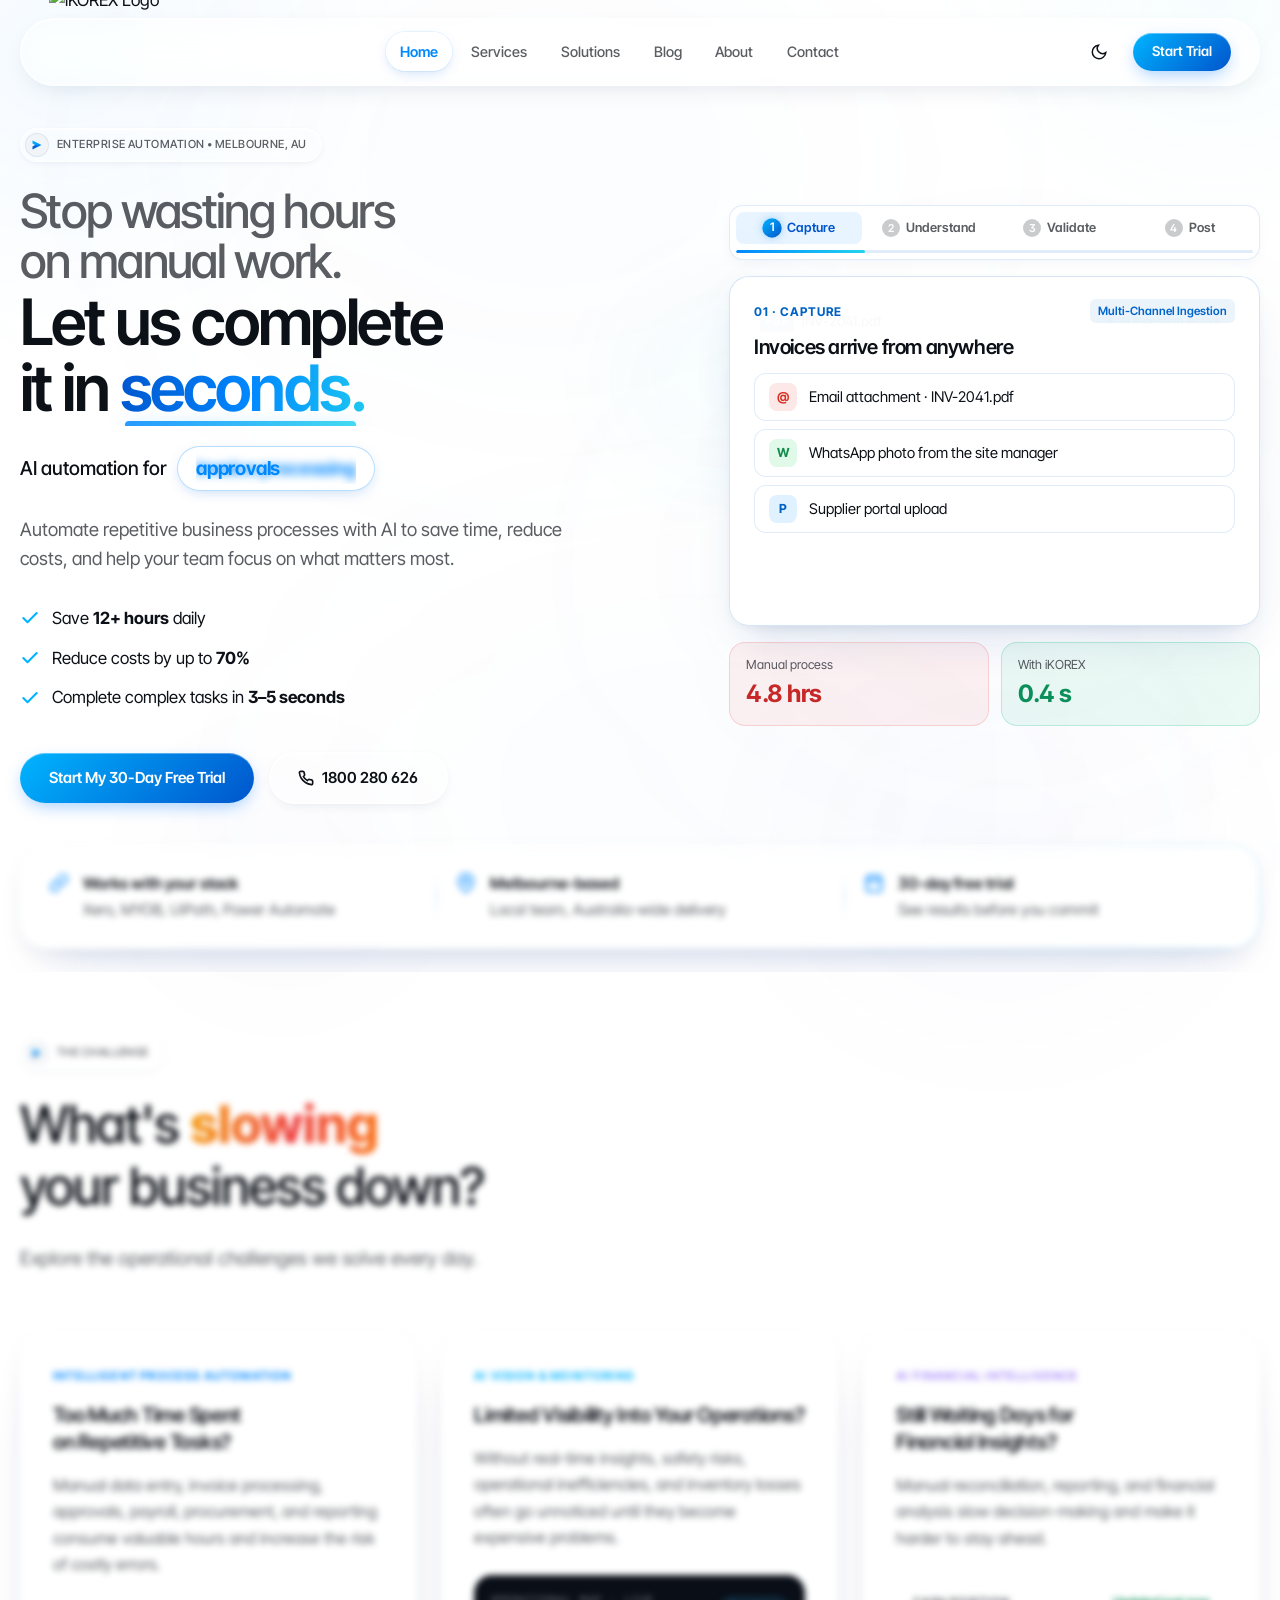
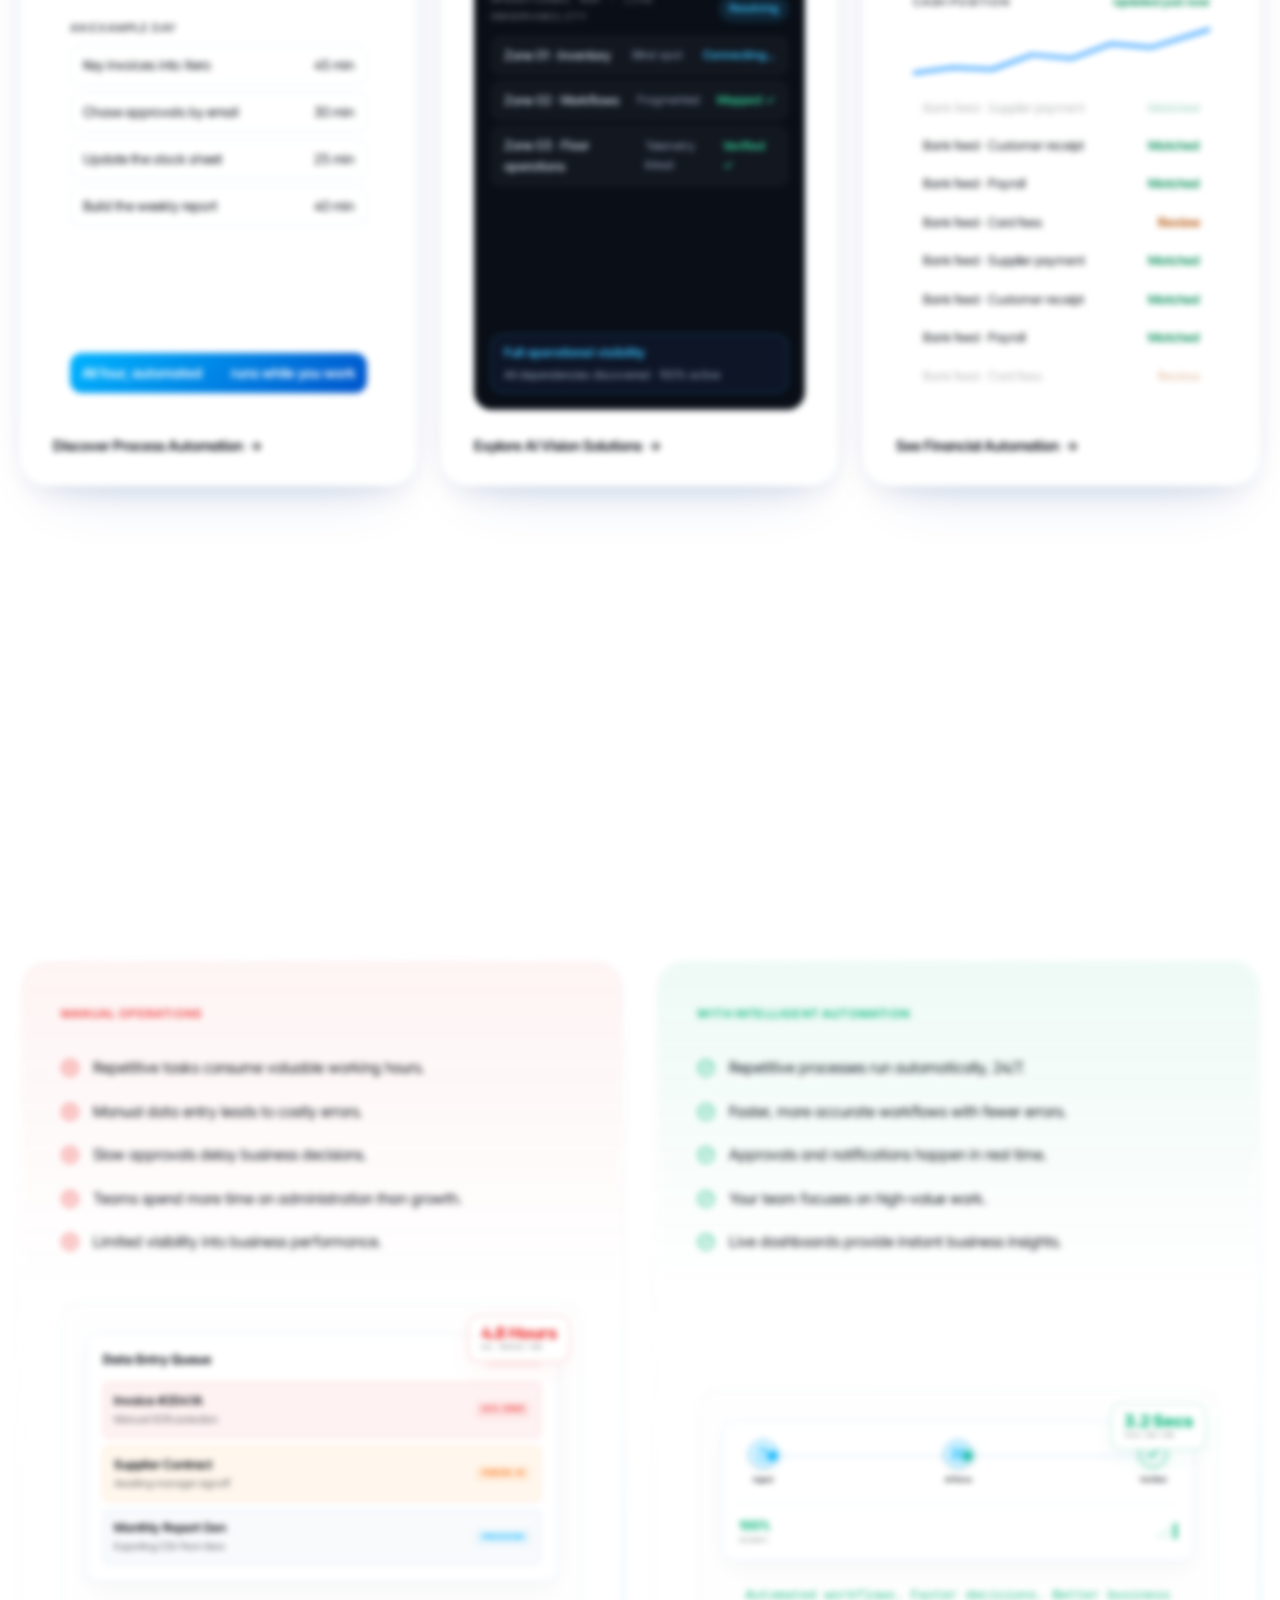
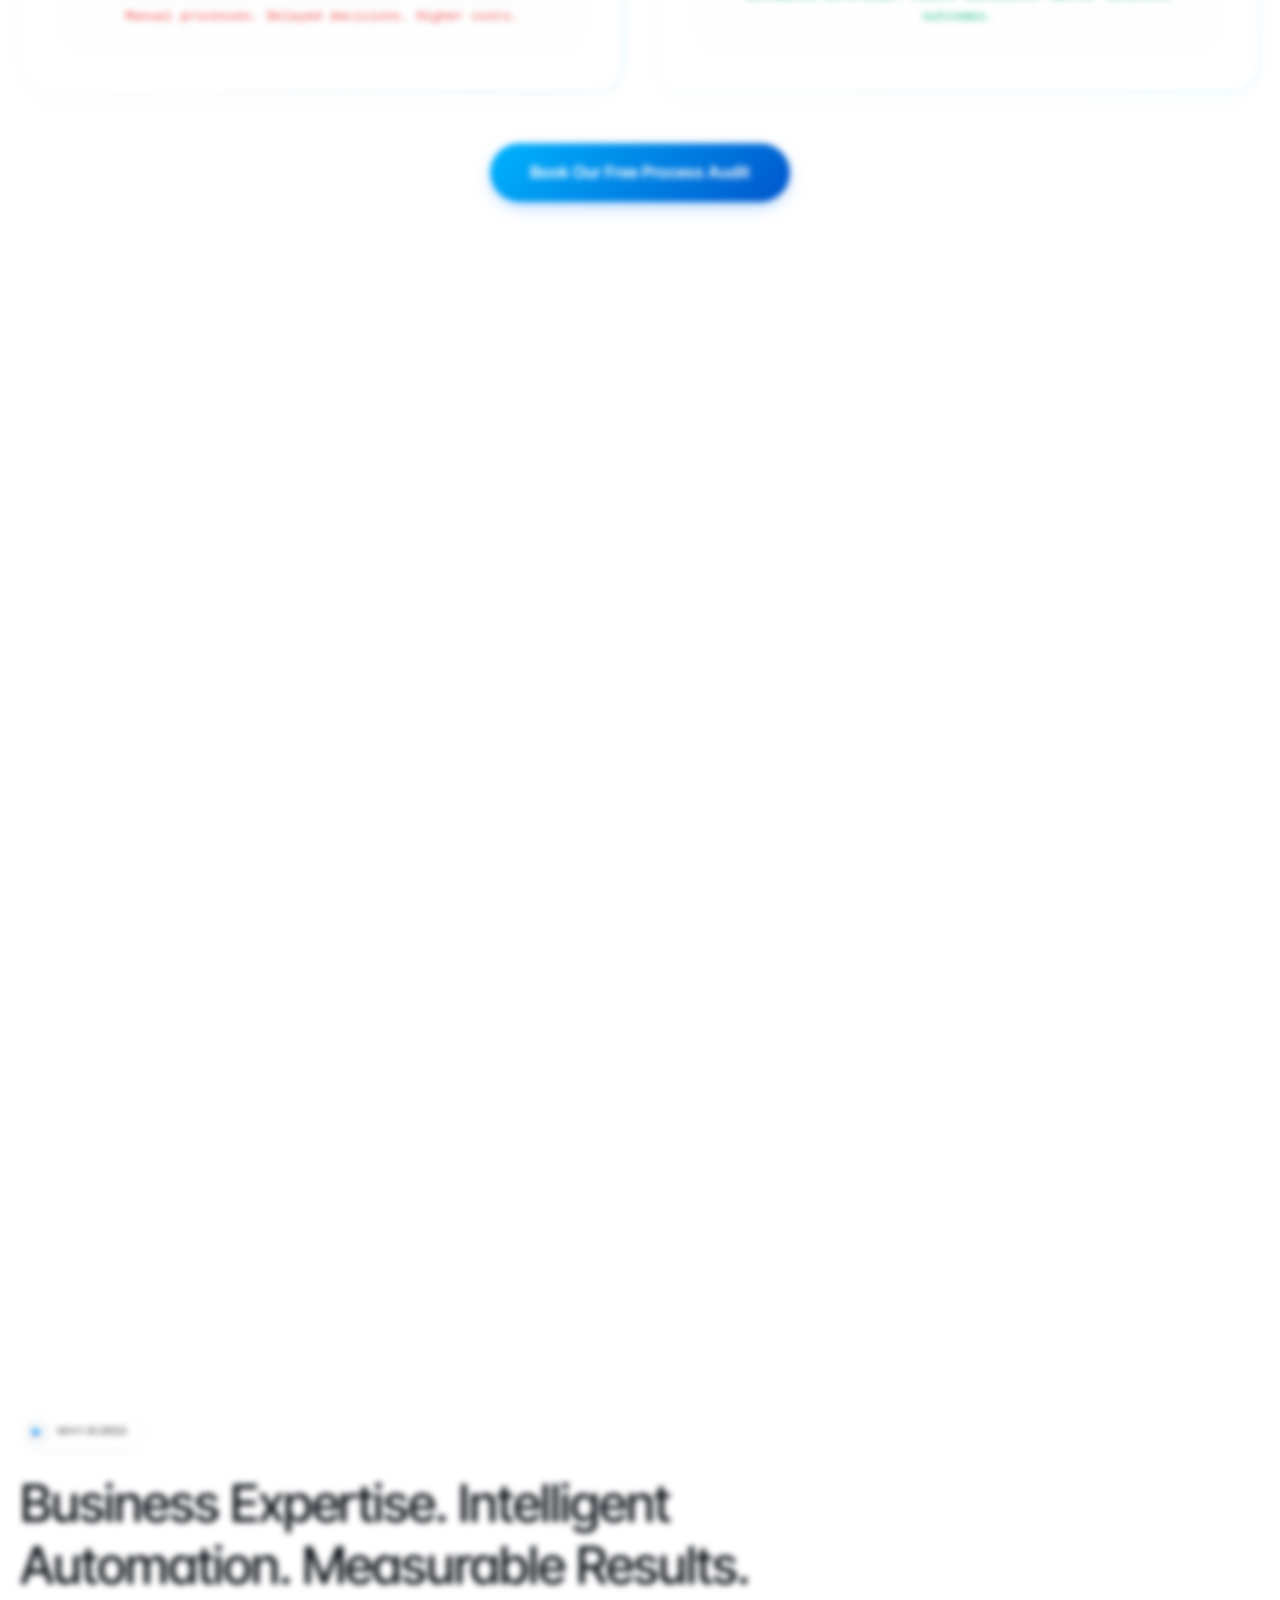
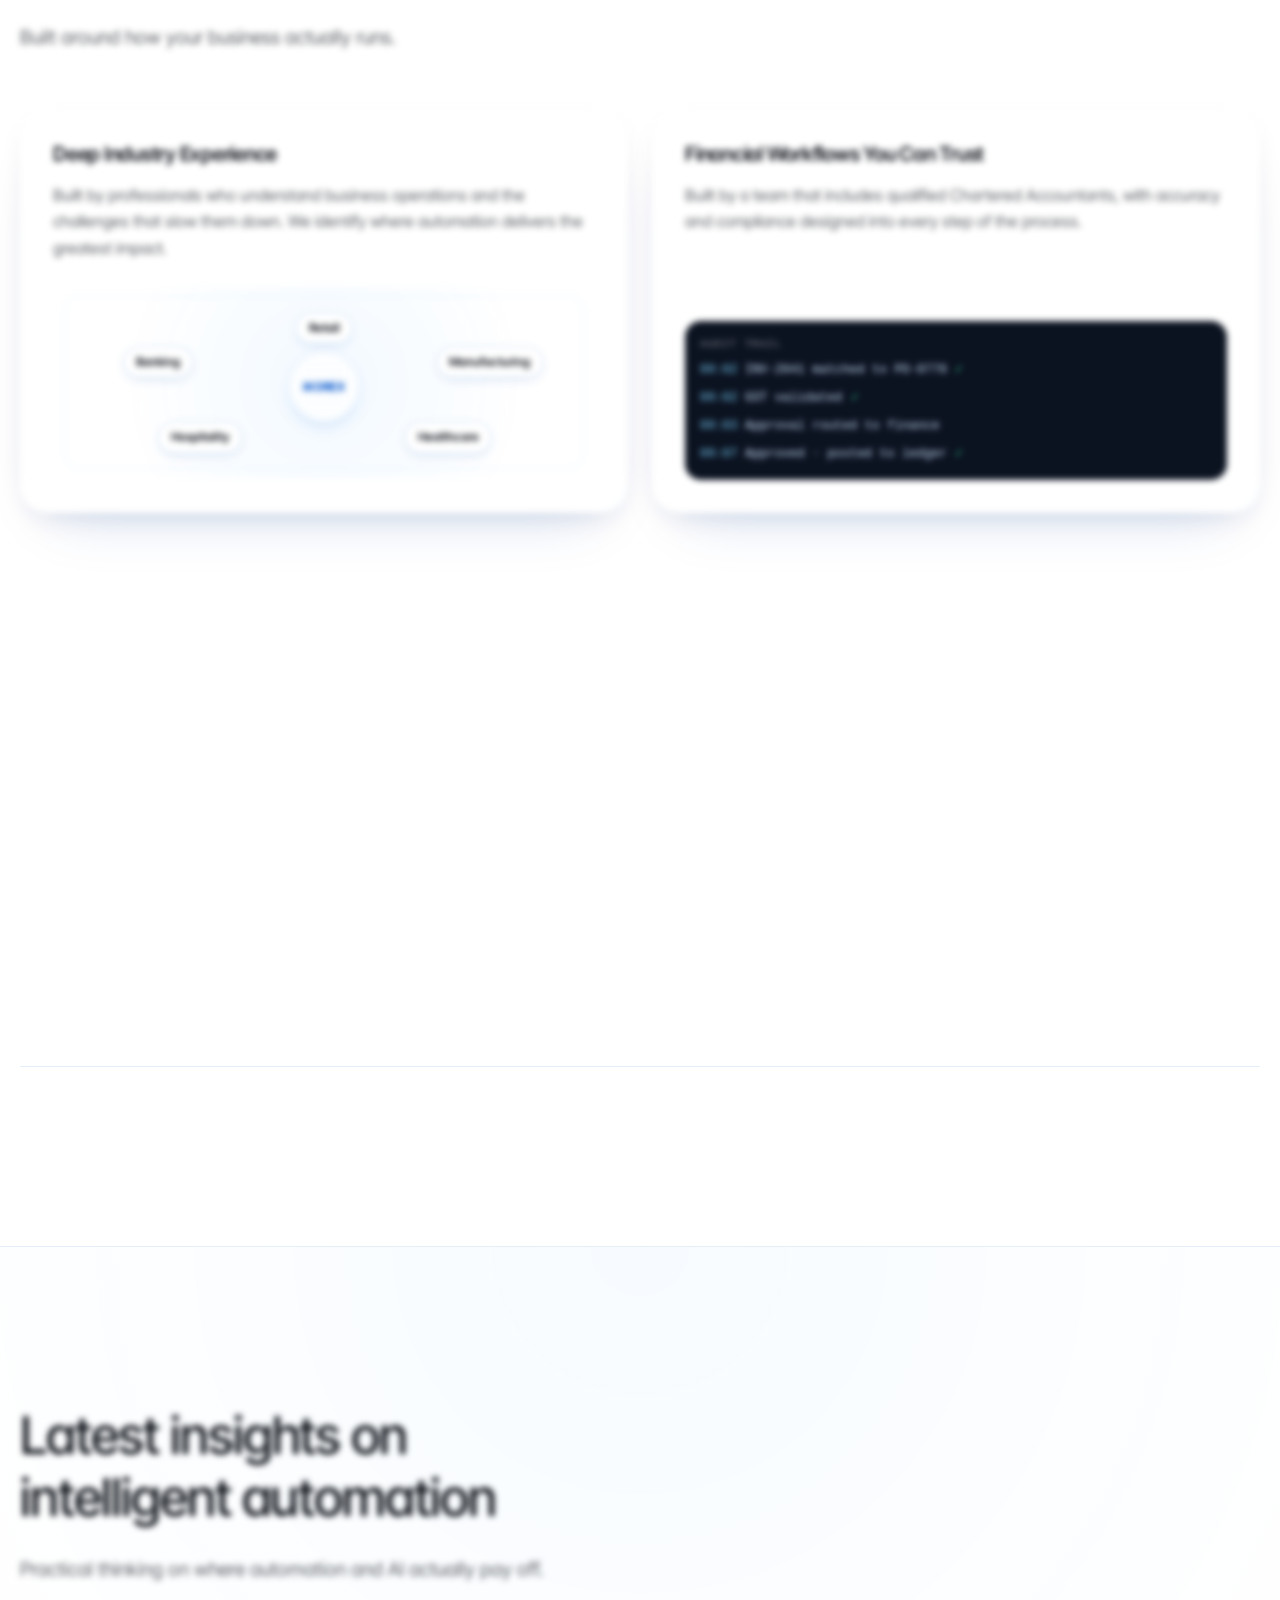
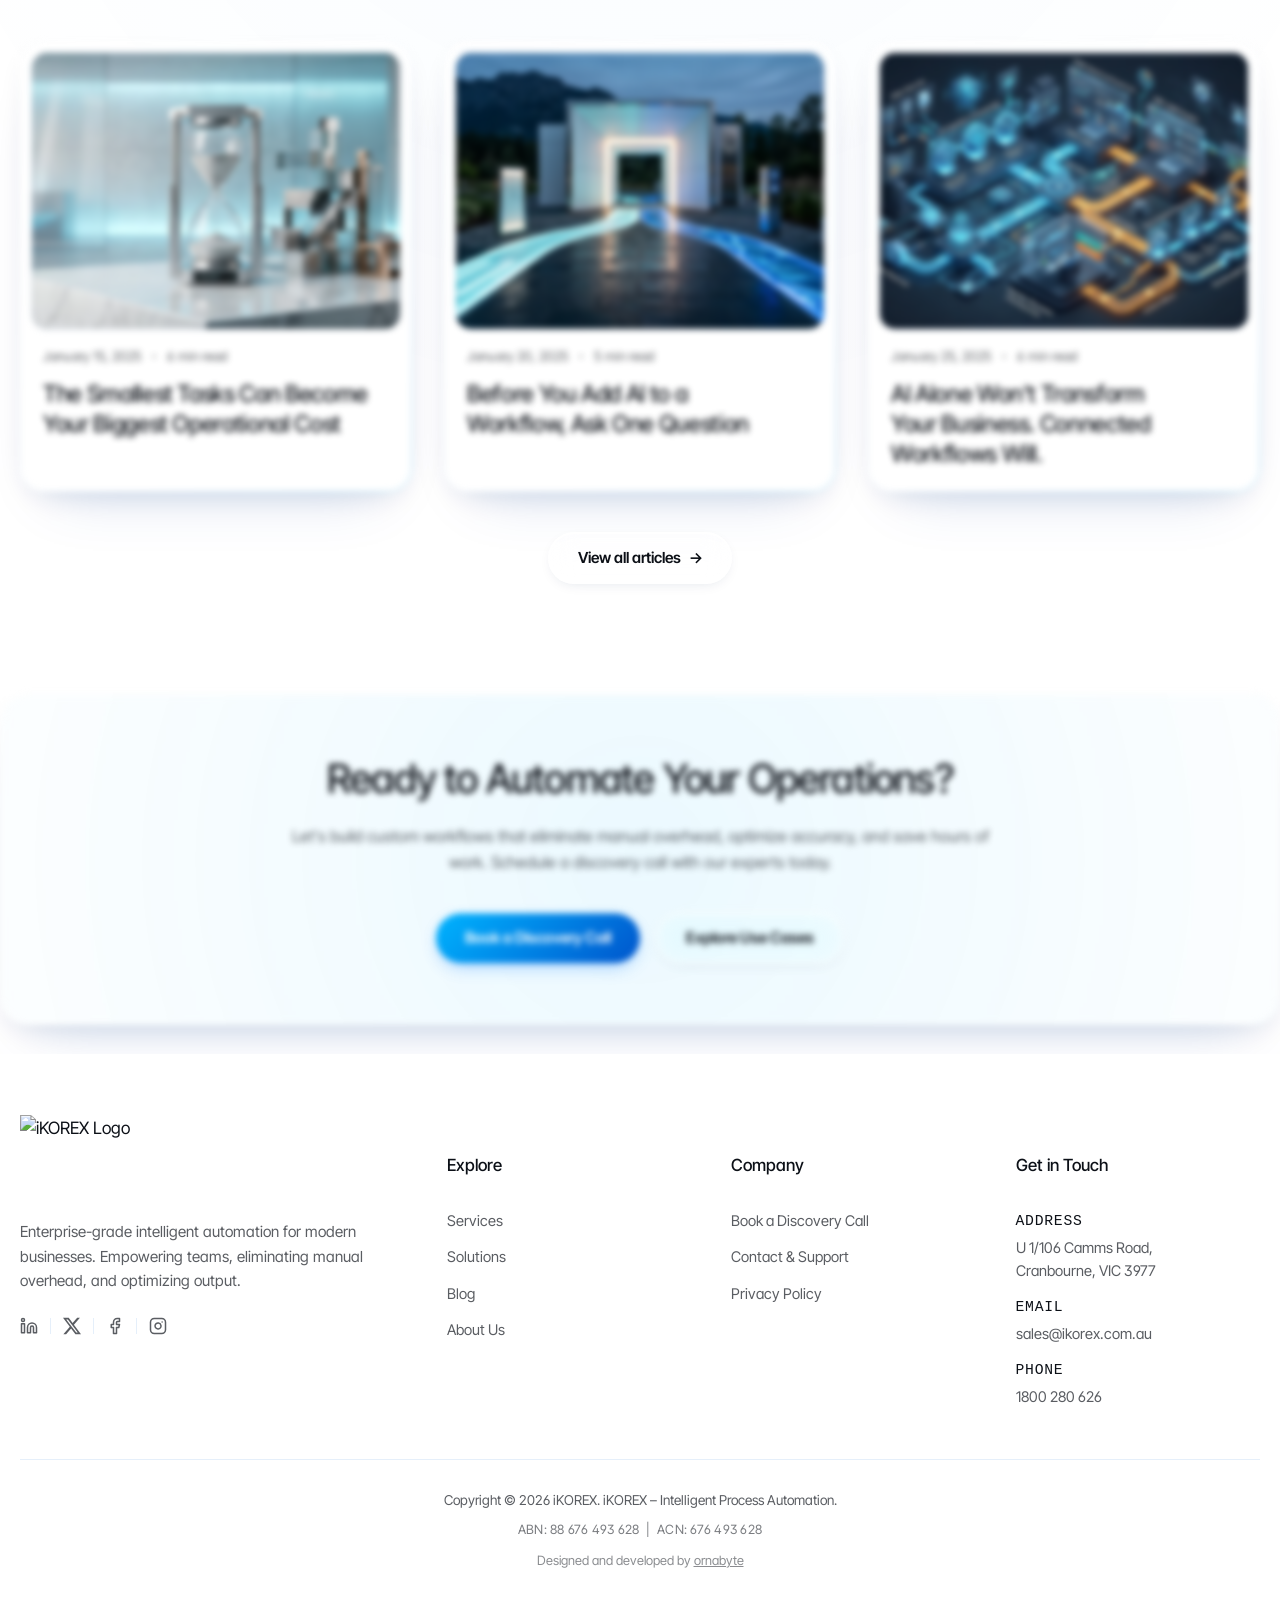
==== commit 29578fad: "feat(homepage): reinvent 4-stage workflow as document-anchored emergence animation" ====
--- a/index.html
+++ b/index.html
@@ -139,8 +139,6 @@
   <!-- Hero Section -->
   <section class="hero-section" id="hero">
     <div class="hero-cursor-field" aria-hidden="true"></div>
-    <div class="hero-pin" data-hero-pin>
-      <div class="hero-pin-inner">
     <div class="section-container hero-grid">
       <div class="hero-content">
         <div class="custom-badge animate-fade-in" style="animation-delay: 0.1s;">
@@ -220,68 +218,126 @@
         </div>
       </div>
 
-      <!-- Hero visual: one invoice, start to finish (scroll-driven on desktop) -->
+      <!-- Hero visual: Document-anchored 4-stage workflow -->
       <div class="hero-visual">
-        <div class="pipeline glass" data-pipeline>
-          <ol class="pipe-steps" aria-label="How an invoice moves through iKOREX">
-            <li class="pipe-step is-active"><span class="pipe-dot">1</span><span>Capture</span></li>
-            <li class="pipe-step"><span class="pipe-dot">2</span><span>Understand</span></li>
-            <li class="pipe-step"><span class="pipe-dot">3</span><span>Validate</span></li>
-            <li class="pipe-step"><span class="pipe-dot">4</span><span>Post</span></li>
-          </ol>
-          <div class="pipe-progress" aria-hidden="true"><span class="pipe-progress-bar"></span></div>
-
-          <div class="pipe-stage-area">
-            <div class="pipe-stage is-active">
-              <span class="pipe-kicker">01 &middot; Capture</span>
-              <h3 class="pipe-title">Invoices arrive from anywhere</h3>
-              <ul class="pipe-sources">
-                <li><span class="pipe-src-icon mail" aria-hidden="true">@</span>Email attachment &middot; INV-2041.pdf</li>
-                <li><span class="pipe-src-icon wa" aria-hidden="true">W</span>WhatsApp photo from the site manager</li>
-                <li><span class="pipe-src-icon portal" aria-hidden="true">P</span>Supplier portal upload</li>
-              </ul>
-            </div>
-            <div class="pipe-stage">
-              <span class="pipe-kicker">02 &middot; Understand</span>
-              <h3 class="pipe-title">AI reads the fields, not just the text</h3>
-              <div class="pipe-doc" data-pipe-doc>
-                <span class="pipe-scan" aria-hidden="true"></span>
-                <div><span>Supplier</span><b class="pipe-decode-val" data-raw="ACME SUPPLIES PTY LTD [RAW]" data-final="Acme Supplies Pty Ltd">Acme Supplies Pty Ltd</b></div>
-                <div><span>Invoice no.</span><b class="pipe-decode-val" data-raw="INV ···· 2041" data-final="INV-2041">INV-2041</b></div>
-                <div><span>PO reference</span><b class="pipe-decode-val" data-raw="PO ···· 0778" data-final="PO-0778">PO-0778</b></div>
-                <div><span>Total incl. GST</span><b class="pipe-decode-val" data-raw="$ ·,···.··" data-final="$4,820.00">$4,820.00</b></div>
-                <div><span>Due</span><b class="pipe-decode-val" data-raw="NET 30 DAYS" data-final="30 days">30 days</b></div>
-                <div><span>Confidence</span><b class="pipe-decode-val ok" data-raw="ANALYZING..." data-final="High">High</b></div>
-              </div>
-            </div>
-            <div class="pipe-stage">
-              <span class="pipe-kicker">03 &middot; Validate</span>
-              <h3 class="pipe-title">Checked before anyone has to look</h3>
-              <ul class="pipe-checks">
-                <li><span>Matches purchase order PO-0778</span><b data-status="Pass">Pass</b></li>
-                <li><span>Goods receipt recorded</span><b data-status="Pass">Pass</b></li>
-                <li><span>Amount within tolerance</span><b data-status="Pass">Pass</b></li>
-                <li><span>Duplicate check</span><b data-status="None found">None found</b></li>
-              </ul>
-            </div>
-            <div class="pipe-stage">
-              <span class="pipe-kicker">04 &middot; Post &amp; notify</span>
-              <h3 class="pipe-title">Posted to your books, team in the loop</h3>
-              <div class="pipe-posted">
-                <div><span>Accounting</span><b>Bill created in Xero / MYOB</b></div>
-                <div><span>Approval</span><b>Routed to finance manager</b></div>
-              </div>
-              <div class="pipe-toast"><span class="live-dot" aria-hidden="true"></span>Approver notified on Slack &middot; audit trail saved</div>
-            </div>
-          </div>
-
+        <div class="workflow-hub" data-pipeline>
+          
+          <!-- Stage Indicator: floating minimalist step track -->
+          <div class="workflow-nav" aria-label="Workflow processing stages">
+            <ol class="pipe-steps">
+              <li class="pipe-step is-active" data-step="0"><span class="pipe-dot">1</span><span>Capture</span></li>
+              <li class="pipe-step" data-step="1"><span class="pipe-dot">2</span><span>Understand</span></li>
+              <li class="pipe-step" data-step="2"><span class="pipe-dot">3</span><span>Validate</span></li>
+              <li class="pipe-step" data-step="3"><span class="pipe-dot">4</span><span>Post</span></li>
+            </ol>
+            <div class="pipe-progress" aria-hidden="true"><span class="pipe-progress-bar"></span></div>
+          </div>
+
+          <!-- Central File Anchor + Emerging Processing Stage Cards -->
+          <div class="workflow-viewport">
+            
+            <!-- Central Anchor Document (The File Being Processed) -->
+            <div class="doc-anchor-file" aria-hidden="true">
+              <div class="doc-file-top">
+                <div class="doc-file-id-badge">
+                  <span class="doc-file-badge">PDF</span>
+                  <span class="doc-file-name">INV-2041.pdf</span>
+                </div>
+                <div class="doc-file-live">
+                  <span class="doc-pulse-dot"></span>
+                  <span>AI Ingestion Active</span>
+                </div>
+              </div>
+              <div class="doc-file-meta-row">
+                <div class="doc-meta-col">
+                  <span class="doc-meta-lbl">SUPPLIER</span>
+                  <strong class="doc-meta-val">Acme Supplies Pty Ltd</strong>
+                </div>
+                <div class="doc-meta-col text-right">
+                  <span class="doc-meta-lbl">AMOUNT</span>
+                  <strong class="doc-meta-val">$4,820.00</strong>
+                </div>
+              </div>
+              <div class="doc-file-preview-lines">
+                <span class="doc-file-line l1"></span>
+                <span class="doc-file-line l2"></span>
+                <span class="doc-file-line l3"></span>
+                <span class="doc-file-line l4"></span>
+              </div>
+            </div>
+
+            <!-- Stage Cards emerging forward from the anchor file -->
+            <div class="workflow-stage-deck">
+              
+              <!-- Stage 1: Capture -->
+              <div class="pipe-stage is-active" data-stage="0">
+                <div class="pipe-stage-header">
+                  <span class="pipe-kicker">01 &middot; Capture</span>
+                  <span class="pipe-stage-tag">Multi-Channel Ingestion</span>
+                </div>
+                <h3 class="pipe-title">Invoices arrive from anywhere</h3>
+                <ul class="pipe-sources">
+                  <li><span class="pipe-src-icon mail" aria-hidden="true">@</span>Email attachment &middot; INV-2041.pdf</li>
+                  <li><span class="pipe-src-icon wa" aria-hidden="true">W</span>WhatsApp photo from the site manager</li>
+                  <li><span class="pipe-src-icon portal" aria-hidden="true">P</span>Supplier portal upload</li>
+                </ul>
+              </div>
+
+              <!-- Stage 2: Understand -->
+              <div class="pipe-stage" data-stage="1">
+                <div class="pipe-stage-header">
+                  <span class="pipe-kicker">02 &middot; Understand</span>
+                  <span class="pipe-stage-tag">Cognitive Extraction</span>
+                </div>
+                <h3 class="pipe-title">AI reads the fields, not just the text</h3>
+                <div class="pipe-doc" data-pipe-doc>
+                  <div><span>Supplier</span><b class="pipe-decode-val" data-final="Acme Supplies Pty Ltd">Acme Supplies Pty Ltd</b></div>
+                  <div><span>Invoice no.</span><b class="pipe-decode-val" data-final="INV-2041">INV-2041</b></div>
+                  <div><span>PO reference</span><b class="pipe-decode-val" data-final="PO-0778">PO-0778</b></div>
+                  <div><span>Total incl. GST</span><b class="pipe-decode-val" data-final="$4,820.00">$4,820.00</b></div>
+                  <div><span>Due</span><b class="pipe-decode-val" data-final="30 days">30 days</b></div>
+                  <div><span>Confidence</span><b class="pipe-decode-val ok" data-final="High">High (99.8%)</b></div>
+                </div>
+              </div>
+
+              <!-- Stage 3: Validate -->
+              <div class="pipe-stage" data-stage="2">
+                <div class="pipe-stage-header">
+                  <span class="pipe-kicker">03 &middot; Validate</span>
+                  <span class="pipe-stage-tag">Automated Verification</span>
+                </div>
+                <h3 class="pipe-title">Checked before anyone has to look</h3>
+                <ul class="pipe-checks">
+                  <li><span>Matches purchase order PO-0778</span><b data-status="Pass">Pass &check;</b></li>
+                  <li><span>Goods receipt recorded</span><b data-status="Pass">Pass &check;</b></li>
+                  <li><span>Amount within tolerance</span><b data-status="Pass">Pass &check;</b></li>
+                  <li><span>Duplicate check</span><b data-status="None found">None found &check;</b></li>
+                </ul>
+              </div>
+
+              <!-- Stage 4: Post -->
+              <div class="pipe-stage" data-stage="3">
+                <div class="pipe-stage-header">
+                  <span class="pipe-kicker">04 &middot; Post &amp; notify</span>
+                  <span class="pipe-stage-tag">Ledger &amp; Approver Sync</span>
+                </div>
+                <h3 class="pipe-title">Posted to your books, team in the loop</h3>
+                <div class="pipe-posted">
+                  <div><span>Accounting</span><b>Bill created in Xero / MYOB</b></div>
+                  <div><span>Approval</span><b>Routed to finance manager</b></div>
+                </div>
+                <div class="pipe-toast"><span class="live-dot" aria-hidden="true"></span>Approver notified on Slack &middot; audit trail saved</div>
+              </div>
+
+            </div>
+          </div>
+
+          <!-- Benchmark Comparison Footer -->
           <div class="pipe-compare">
             <div class="pipe-metric manual"><span>Manual process</span><strong>4.8 hrs</strong></div>
             <div class="pipe-metric auto"><span>With iKOREX</span><strong data-pipe-timer>0.4 s</strong></div>
           </div>
         </div>
-      </div>
-    </div>
       </div>
     </div>
 
--- a/style.css
+++ b/style.css
@@ -8037,16 +8037,16 @@
    v6: hero pipeline, diagnosis heading, meaningful visuals, insight cards
    ========================================================================== */
 
-/* --- Hero: pinned scroll stage (desktop) & subtle cursor-responsive environmental field --- */
+/* --- Hero: clean natural spacing & subtle cursor-responsive environmental field --- */
 .hero-section {
-  padding-top: 0;
+  padding-top: calc(var(--nav-height) + 48px);
   padding-bottom: 24px;
   position: relative;
   overflow: hidden;
 }
 
 .diagnosis-section {
-  padding-top: 72px;
+  padding-top: 64px;
   padding-bottom: 80px;
 }
 
@@ -8078,48 +8078,52 @@
   opacity: 1;
 }
 
-.hero-pin-inner {
-  padding-top: calc(var(--nav-height) + 56px);
-  padding-bottom: 24px;
+/* --- Hero Product Viewport: Document-Anchored 4-Stage Workflow --- */
+/* No outer enclosing box boundary — natural breathing layout */
+.workflow-hub {
   position: relative;
-  z-index: 1;
-}
-
-.hero-pin.is-pinned .hero-pin-inner {
-  position: sticky;
-  top: 0;
-}
-
-/* --- Hero Product Viewport & Workflow System --- */
-.pipeline {
-  border-radius: 26px;
-  padding: 20px;
+  width: 100%;
+  max-width: 600px;
+  margin: 0 auto;
   display: flex;
   flex-direction: column;
-  gap: 14px;
-  background-color: var(--glass-bg-strong);
-  border: 1px solid var(--glass-border);
-  box-shadow: inset 0 1px 0 rgba(255, 255, 255, 0.9), 0 16px 40px -16px rgba(0, 80, 180, 0.2);
-  transition: border-color 0.35s ease, box-shadow 0.35s ease;
-}
-
-body.dark-theme .pipeline {
-  background-color: rgba(14, 20, 32, 0.75);
-  border-color: rgba(255, 255, 255, 0.12);
-  box-shadow: inset 0 1px 0 rgba(255, 255, 255, 0.12), 0 20px 50px -20px rgba(0, 0, 0, 0.6);
+  gap: 16px;
+  background: transparent;
+  border: none;
+  box-shadow: none;
+  padding: 0;
+}
+
+/* Floating Stage Navigation Pill Track */
+.workflow-nav {
+  position: relative;
+  background: rgba(255, 255, 255, 0.72);
+  border: 1px solid rgba(0, 102, 204, 0.12);
+  border-radius: 14px;
+  padding: 6px;
+  backdrop-filter: blur(12px);
+  -webkit-backdrop-filter: blur(12px);
+  box-shadow: 0 4px 16px -4px rgba(0, 50, 120, 0.06);
+}
+
+body.dark-theme .workflow-nav {
+  background: rgba(18, 24, 38, 0.72);
+  border-color: rgba(255, 255, 255, 0.1);
+  box-shadow: 0 6px 20px -6px rgba(0, 0, 0, 0.5);
 }
 
 .pipe-steps {
   list-style: none;
   display: grid;
   grid-template-columns: repeat(4, minmax(0, 1fr));
-  gap: 6px;
-  padding-bottom: 2px;
+  gap: 4px;
+  padding-bottom: 3px;
 }
 
 .pipe-step {
   display: flex;
   align-items: center;
+  justify-content: center;
   gap: 6px;
   padding: 6px 8px;
   border-radius: 8px;
@@ -8133,28 +8137,28 @@
 }
 
 .pipe-dot {
-  width: 20px;
-  height: 20px;
+  width: 18px;
+  height: 18px;
   flex-shrink: 0;
   border-radius: 50%;
   display: inline-flex;
   align-items: center;
   justify-content: center;
-  font-size: 0.7rem;
+  font-size: 0.68rem;
   color: #fff;
-  background: rgba(12, 16, 23, 0.25);
+  background: rgba(12, 16, 23, 0.22);
   transition: background 0.3s ease, transform 0.3s ease;
 }
 
 .pipe-step.is-active {
   color: #0055cc;
-  background: rgba(0, 136, 255, 0.08);
+  background: rgba(0, 136, 255, 0.09);
 }
 
 .pipe-step.is-active .pipe-dot {
   background: var(--brand-grad);
   transform: scale(1.08);
-  box-shadow: 0 0 10px rgba(0, 136, 255, 0.35);
+  box-shadow: 0 0 8px rgba(0, 136, 255, 0.35);
 }
 
 .pipe-step.is-done {
@@ -8168,7 +8172,7 @@
 
 .pipe-step.is-done .pipe-dot::after {
   content: '\2713';
-  font-size: 0.72rem;
+  font-size: 0.7rem;
 }
 
 body.dark-theme .pipe-step.is-active {
@@ -8181,11 +8185,11 @@
 }
 
 .pipe-progress {
-  height: 3px;
+  height: 2.5px;
   border-radius: 3px;
   background: rgba(0, 102, 204, 0.12);
   overflow: hidden;
-  margin-top: -6px;
+  margin-top: 3px;
 }
 
 .pipe-progress-bar {
@@ -8197,52 +8201,239 @@
   transition: width 0.45s cubic-bezier(0.16, 1, 0.3, 1);
 }
 
-.pipe-stage-area {
+/* Workflow Viewport & Central Document Anchor */
+.workflow-viewport {
   position: relative;
-  height: 330px;
-  border-radius: 18px;
-  background: rgba(255, 255, 255, 0.5);
-  border: 1px solid rgba(255, 255, 255, 0.9);
-  box-shadow: inset 0 1px 0 #fff, 0 8px 24px -12px rgba(10, 40, 90, 0.15);
-  overflow: hidden;
-}
-
-body.dark-theme .pipe-stage-area {
-  background: rgba(255, 255, 255, 0.03);
-  border-color: rgba(255, 255, 255, 0.08);
-  box-shadow: inset 0 1px 0 rgba(255, 255, 255, 0.06);
-}
-
+  width: 100%;
+  height: 350px;
+}
+
+/* Central Anchor Document (The Source File) */
+.doc-anchor-file {
+  position: absolute;
+  top: 16px;
+  left: 10px;
+  right: 10px;
+  bottom: 0;
+  border-radius: 20px;
+  background: linear-gradient(180deg, #f8fafc 0%, #edf2f7 100%);
+  border: 1px dashed rgba(0, 102, 204, 0.22);
+  box-shadow: inset 0 1px 0 #fff, 0 8px 24px -10px rgba(0, 60, 140, 0.08);
+  padding: 16px 20px;
+  display: flex;
+  flex-direction: column;
+  justify-content: space-between;
+  z-index: 1;
+  pointer-events: none;
+  box-sizing: border-box;
+}
+
+body.dark-theme .doc-anchor-file {
+  background: linear-gradient(180deg, rgba(22, 30, 48, 0.95) 0%, rgba(14, 20, 34, 0.9) 100%);
+  border-color: rgba(255, 255, 255, 0.14);
+  box-shadow: inset 0 1px 0 rgba(255, 255, 255, 0.06), 0 12px 30px -10px rgba(0, 0, 0, 0.5);
+}
+
+.doc-file-top {
+  display: flex;
+  align-items: center;
+  justify-content: space-between;
+  padding-bottom: 12px;
+  border-bottom: 1px solid rgba(0, 102, 204, 0.08);
+}
+
+body.dark-theme .doc-file-top {
+  border-bottom-color: rgba(255, 255, 255, 0.08);
+}
+
+.doc-file-id-badge {
+  display: flex;
+  align-items: center;
+  gap: 8px;
+}
+
+.doc-file-badge {
+  font-size: 0.68rem;
+  font-weight: 700;
+  color: #fff;
+  background: #0066cc;
+  padding: 2px 6px;
+  border-radius: 4px;
+  letter-spacing: 0.04em;
+}
+
+.doc-file-name {
+  font-size: 0.84rem;
+  font-weight: 600;
+  color: var(--text-main);
+  letter-spacing: -0.01em;
+}
+
+.doc-file-live {
+  display: flex;
+  align-items: center;
+  gap: 6px;
+  font-size: 0.74rem;
+  font-weight: 600;
+  color: #0a8f5a;
+  background: rgba(16, 185, 129, 0.09);
+  padding: 3px 8px;
+  border-radius: 20px;
+}
+
+body.dark-theme .doc-file-live {
+  color: #34d399;
+  background: rgba(16, 185, 129, 0.15);
+}
+
+.doc-pulse-dot {
+  width: 6px;
+  height: 6px;
+  border-radius: 50%;
+  background: #10b981;
+  box-shadow: 0 0 6px #10b981;
+  animation: pulse-dot-live 2s infinite ease-in-out;
+}
+
+@keyframes pulse-dot-live {
+  0%, 100% { opacity: 1; transform: scale(1); }
+  50% { opacity: 0.4; transform: scale(0.85); }
+}
+
+.doc-file-meta-row {
+  display: flex;
+  justify-content: space-between;
+  align-items: flex-end;
+  padding: 10px 0;
+}
+
+.doc-meta-col {
+  display: flex;
+  flex-direction: column;
+  gap: 2px;
+}
+
+.doc-meta-lbl {
+  font-size: 0.66rem;
+  font-weight: 600;
+  letter-spacing: 0.06em;
+  color: var(--text-muted);
+}
+
+.doc-meta-val {
+  font-size: 0.95rem;
+  font-weight: 600;
+  color: var(--text-main);
+}
+
+.doc-file-preview-lines {
+  display: flex;
+  flex-direction: column;
+  gap: 7px;
+  padding-top: 10px;
+  opacity: 0.45;
+}
+
+.doc-file-line {
+  height: 6px;
+  border-radius: 4px;
+  background: rgba(0, 102, 204, 0.15);
+}
+
+body.dark-theme .doc-file-line {
+  background: rgba(255, 255, 255, 0.12);
+}
+
+.doc-file-line.l1 { width: 92%; }
+.doc-file-line.l2 { width: 78%; }
+.doc-file-line.l3 { width: 85%; }
+.doc-file-line.l4 { width: 60%; }
+
+/* Workflow Stage Deck & Emerging Cards */
+.workflow-stage-deck {
+  position: absolute;
+  inset: 0;
+}
+
+/* Individual Processing Card */
 .pipe-stage {
   position: absolute;
-  inset: 0;
-  padding: 22px;
+  top: 0;
+  left: 0;
+  right: 0;
+  bottom: 0;
+  padding: 22px 24px;
   display: flex;
   flex-direction: column;
   gap: 10px;
+  border-radius: 20px;
+  box-sizing: border-box;
+  background: rgba(255, 255, 255, 0.98);
+  border: 1px solid rgba(0, 102, 204, 0.16);
+  transform-origin: center bottom;
+  transition: transform 480ms cubic-bezier(0.22, 1, 0.36, 1),
+              opacity 420ms cubic-bezier(0.22, 1, 0.36, 1),
+              filter 420ms ease,
+              box-shadow 480ms ease;
+  will-change: transform, opacity;
+  pointer-events: none;
   opacity: 0;
-  transform: translate3d(0, 10px, 0) scale(0.99);
-  filter: blur(3px);
-  transition: opacity 0.35s ease, transform 0.4s cubic-bezier(0.16, 1, 0.3, 1), filter 0.35s ease;
+  transform: translate3d(0, 26px, 0) scale(0.94);
+  filter: blur(2px);
+  z-index: 2;
+}
+
+body.dark-theme .pipe-stage {
+  background: rgba(16, 24, 42, 0.98);
+  border-color: rgba(255, 255, 255, 0.14);
+}
+
+/* Card is in resting/idle state inside the file */
+.pipe-stage.is-idle {
+  opacity: 0;
+  transform: translate3d(0, 26px, 0) scale(0.94);
+  filter: blur(2px);
+  z-index: 2;
   pointer-events: none;
 }
 
+/* Card emerges forward into the active foreground */
 .pipe-stage.is-active {
   opacity: 1;
   transform: translate3d(0, 0, 0) scale(1);
-  filter: blur(0);
+  filter: blur(0px);
+  z-index: 10;
   pointer-events: auto;
-}
-
-.pipe-stage.is-past {
-  opacity: 0;
-  transform: translate3d(0, -8px, 0) scale(0.99);
-  filter: blur(3px);
+  box-shadow: 0 20px 45px -12px rgba(0, 60, 140, 0.15),
+              0 3px 10px rgba(0, 0, 0, 0.04),
+              inset 0 1px 0 rgba(255, 255, 255, 0.95);
+}
+
+body.dark-theme .pipe-stage.is-active {
+  box-shadow: 0 24px 50px -14px rgba(0, 0, 0, 0.75),
+              inset 0 1px 0 rgba(255, 255, 255, 0.12);
+}
+
+/* Card returns back down into the document */
+.pipe-stage.is-returning {
+  opacity: 0 !important;
+  transform: translate3d(0, 26px, 0) scale(0.94) !important;
+  filter: blur(2px) !important;
+  z-index: 4 !important;
+  pointer-events: none !important;
+}
+
+/* Processing Card Header */
+.pipe-stage-header {
+  display: flex;
+  align-items: center;
+  justify-content: space-between;
+  margin-bottom: 2px;
 }
 
 .pipe-kicker {
   font-size: 0.75rem;
-  font-weight: 650;
+  font-weight: 700;
   letter-spacing: 0.08em;
   text-transform: uppercase;
   color: #0062c4;
@@ -8252,8 +8443,22 @@
   color: #7dd3fc;
 }
 
+.pipe-stage-tag {
+  font-size: 0.72rem;
+  font-weight: 600;
+  color: #0066cc;
+  background: rgba(0, 102, 204, 0.08);
+  padding: 3px 8px;
+  border-radius: 6px;
+}
+
+body.dark-theme .pipe-stage-tag {
+  color: #38bdf8;
+  background: rgba(56, 189, 248, 0.12);
+}
+
 .pipe-title {
-  font-size: 1.3rem;
+  font-size: 1.25rem;
   font-weight: 600;
   letter-spacing: -0.02em;
   margin-bottom: 4px;
@@ -8264,7 +8469,7 @@
   list-style: none;
   display: flex;
   flex-direction: column;
-  gap: 10px;
+  gap: 8px;
 }
 
 .pipe-sources li,
@@ -8287,32 +8492,20 @@
   display: flex;
   align-items: center;
   gap: 12px;
-  padding: 10px 14px;
-  border-radius: 14px;
-  font-size: 0.95rem;
-}
-
-.pipe-stage.is-active .pipe-sources li {
-  animation: pipe-item-in 0.35s var(--ease-out) both;
-}
-
-.pipe-stage.is-active .pipe-sources li:nth-child(2) { animation-delay: 0.05s; }
-.pipe-stage.is-active .pipe-sources li:nth-child(3) { animation-delay: 0.1s; }
-
-@keyframes pipe-item-in {
-  from { opacity: 0; transform: translateY(6px); }
-  to { opacity: 1; transform: translate3d(0, 0, 0); }
+  padding: 9px 14px;
+  border-radius: 12px;
+  font-size: 0.92rem;
 }
 
 .pipe-src-icon {
-  width: 30px;
-  height: 30px;
+  width: 28px;
+  height: 28px;
   flex-shrink: 0;
-  border-radius: 9px;
+  border-radius: 8px;
   display: inline-flex;
   align-items: center;
   justify-content: center;
-  font-size: 0.8rem;
+  font-size: 0.78rem;
   font-weight: 700;
 }
 
@@ -8322,16 +8515,12 @@
 
 .pipe-doc {
   position: relative;
-  border-radius: 16px;
-  padding: 16px;
+  border-radius: 14px;
+  padding: 14px;
   display: grid;
   grid-template-columns: repeat(2, minmax(0, 1fr));
-  gap: 12px 16px;
+  gap: 10px 16px;
   overflow: hidden;
-}
-
-.pipe-stage.is-active .pipe-doc {
-  animation: pipe-item-in 0.35s var(--ease-out) both;
 }
 
 .pipe-doc span:not(.pipe-scan) {
@@ -8352,17 +8541,6 @@
   background: rgba(0, 136, 255, 0.08);
   font-variant-numeric: tabular-nums;
   letter-spacing: -0.01em;
-  transition: background-color 0.25s ease, color 0.25s ease, filter 0.2s ease, opacity 0.2s ease;
-}
-
-.pipe-decode-val.is-resolving {
-  background: rgba(0, 136, 255, 0.14);
-  color: #006ce0;
-}
-
-body.dark-theme .pipe-decode-val.is-resolving {
-  background: rgba(0, 180, 255, 0.16);
-  color: #38bdf8;
 }
 
 .pipe-doc b.ok,
@@ -8377,19 +8555,14 @@
   color: #34d399;
 }
 
-.pipe-scan {
-  display: none;
-}
-
 .pipe-checks li {
   display: flex;
   align-items: center;
   justify-content: space-between;
   gap: 12px;
-  padding: 11px 14px;
-  border-radius: 14px;
-  font-size: 0.93rem;
-  transition: transform 0.25s ease, opacity 0.25s ease;
+  padding: 9px 14px;
+  border-radius: 12px;
+  font-size: 0.92rem;
 }
 
 .pipe-checks b {
@@ -8398,38 +8571,18 @@
   letter-spacing: 0.06em;
   text-transform: uppercase;
   color: #0a8f5a;
-  transition: color 0.25s ease, opacity 0.25s ease;
-}
-
-.pipe-checks b.evaluating {
-  color: var(--text-muted);
-  font-weight: 600;
-}
-
-.pipe-stage.is-active .pipe-checks li {
-  animation: pipe-item-in 0.35s var(--ease-out) both;
-}
-
-.pipe-stage.is-active .pipe-checks li:nth-child(2) { animation-delay: 0.05s; }
-.pipe-stage.is-active .pipe-checks li:nth-child(3) { animation-delay: 0.1s; }
-.pipe-stage.is-active .pipe-checks li:nth-child(4) { animation-delay: 0.15s; }
+}
 
 .pipe-posted {
   display: grid;
   grid-template-columns: repeat(2, minmax(0, 1fr));
-  gap: 12px;
+  gap: 10px;
 }
 
 .pipe-posted > div {
-  padding: 16px;
-  border-radius: 16px;
-}
-
-.pipe-stage.is-active .pipe-posted > div {
-  animation: pipe-item-in 0.35s var(--ease-out) both;
-}
-
-.pipe-stage.is-active .pipe-posted > div:nth-child(2) { animation-delay: 0.06s; }
+  padding: 14px;
+  border-radius: 14px;
+}
 
 .pipe-posted span {
   display: block;
@@ -8440,7 +8593,7 @@
 .pipe-posted b {
   display: block;
   margin-top: 4px;
-  font-size: 0.98rem;
+  font-size: 0.95rem;
   font-weight: 600;
 }
 
@@ -8449,16 +8602,12 @@
   display: inline-flex;
   align-items: center;
   gap: 10px;
-  margin-top: 6px;
-  padding: 11px 16px;
-  border-radius: 14px;
+  margin-top: 4px;
+  padding: 10px 14px;
+  border-radius: 12px;
   background: rgba(12, 16, 23, 0.88);
   color: #fff;
-  font-size: 0.88rem;
-}
-
-.pipe-stage.is-active .pipe-toast {
-  animation: pipe-item-in 0.35s var(--ease-out) 0.12s both;
+  font-size: 0.86rem;
 }
 
 .pipe-compare {
@@ -8503,44 +8652,58 @@
 body.dark-theme .pipe-metric.manual strong { color: #f87171; }
 body.dark-theme .pipe-metric.auto strong { color: #34d399; }
 
-/* Reduced motion: show every stage as a calm list */
-.pipeline.is-static .pipe-stage-area {
+/* Reduced motion: calm readable card list */
+@media (prefers-reduced-motion: reduce) {
+  .pipe-stage {
+    transition: none !important;
+  }
+}
+
+.workflow-hub.is-static .workflow-viewport {
   height: auto;
-  background: none;
-  border: 0;
-  box-shadow: none;
+}
+
+.workflow-hub.is-static .doc-anchor-file {
+  position: static;
+  margin-bottom: 14px;
+}
+
+.workflow-hub.is-static .workflow-stage-deck {
+  position: static;
   display: flex;
   flex-direction: column;
-  gap: 12px;
-}
-
-.pipeline.is-static .pipe-stage {
+  gap: 14px;
+}
+
+.workflow-hub.is-static .pipe-stage {
   position: static;
   opacity: 1;
   transform: none;
-  padding: 16px;
-  border-radius: 18px;
-  background: rgba(255, 255, 255, 0.5);
-}
-
-body.dark-theme .pipeline.is-static .pipe-stage {
+  filter: none;
+  padding: 18px 20px;
+  border-radius: 16px;
+  background: rgba(255, 255, 255, 0.7);
+  box-shadow: 0 4px 14px -4px rgba(0, 50, 120, 0.08);
+  pointer-events: auto;
+}
+
+body.dark-theme .workflow-hub.is-static .pipe-stage {
   background: rgba(255, 255, 255, 0.04);
-}
-
-.pipeline.is-static .pipe-steps,
-.pipeline.is-static .pipe-progress,
-.pipeline.is-static .pipe-scan {
+  box-shadow: none;
+}
+
+.workflow-hub.is-static .workflow-nav {
   display: none;
 }
 
 @media (max-width: 1024px) {
-  .hero-pin-inner {
-    padding-top: calc(var(--nav-height) + 48px);
+  .hero-section {
+    padding-top: calc(var(--nav-height) + 36px);
   }
 
   .hero-visual {
     width: 100%;
-    max-width: 620px;
+    max-width: 600px;
     margin: 0 auto;
   }
 
@@ -8550,9 +8713,8 @@
 }
 
 @media (max-width: 560px) {
-  .pipeline {
-    padding: 16px;
-    border-radius: 24px;
+  .workflow-viewport {
+    height: 370px;
   }
 
   .pipe-step > span:last-child {
@@ -8563,30 +8725,18 @@
     justify-content: center;
   }
 
-  .pipe-stage-area {
-    height: 360px;
-  }
-
   .pipe-doc {
     grid-template-columns: 1fr 1fr;
-    gap: 10px;
-    padding: 12px;
-  }
-
-  .pipe-posted {
-    grid-template-columns: 1fr;
+    gap: 8px;
+    padding: 10px;
   }
 
   .pipe-title {
-    font-size: 1.12rem;
-  }
-
-  .pipe-sources li {
-    font-size: 0.88rem;
+    font-size: 1.1rem;
   }
 
   .pipe-stage {
-    padding: 16px;
+    padding: 16px 18px;
     gap: 8px;
   }
 
@@ -8595,14 +8745,10 @@
     gap: 6px;
   }
 
-  .pipe-checks li {
-    padding: 8px 12px;
+  .pipe-checks li,
+  .pipe-sources li {
+    padding: 7px 10px;
     font-size: 0.84rem;
-    line-height: 1.3;
-  }
-
-  .pipe-sources li {
-    padding: 8px 12px;
     line-height: 1.3;
   }
 
@@ -8612,16 +8758,16 @@
   }
 
   .pipe-posted > div {
-    padding: 12px;
+    padding: 10px;
   }
 
   .pipe-posted b {
-    font-size: 0.86rem;
+    font-size: 0.84rem;
   }
 
   .pipe-toast {
-    font-size: 0.8rem;
-    padding: 9px 12px;
+    font-size: 0.78rem;
+    padding: 8px 10px;
   }
 }
 
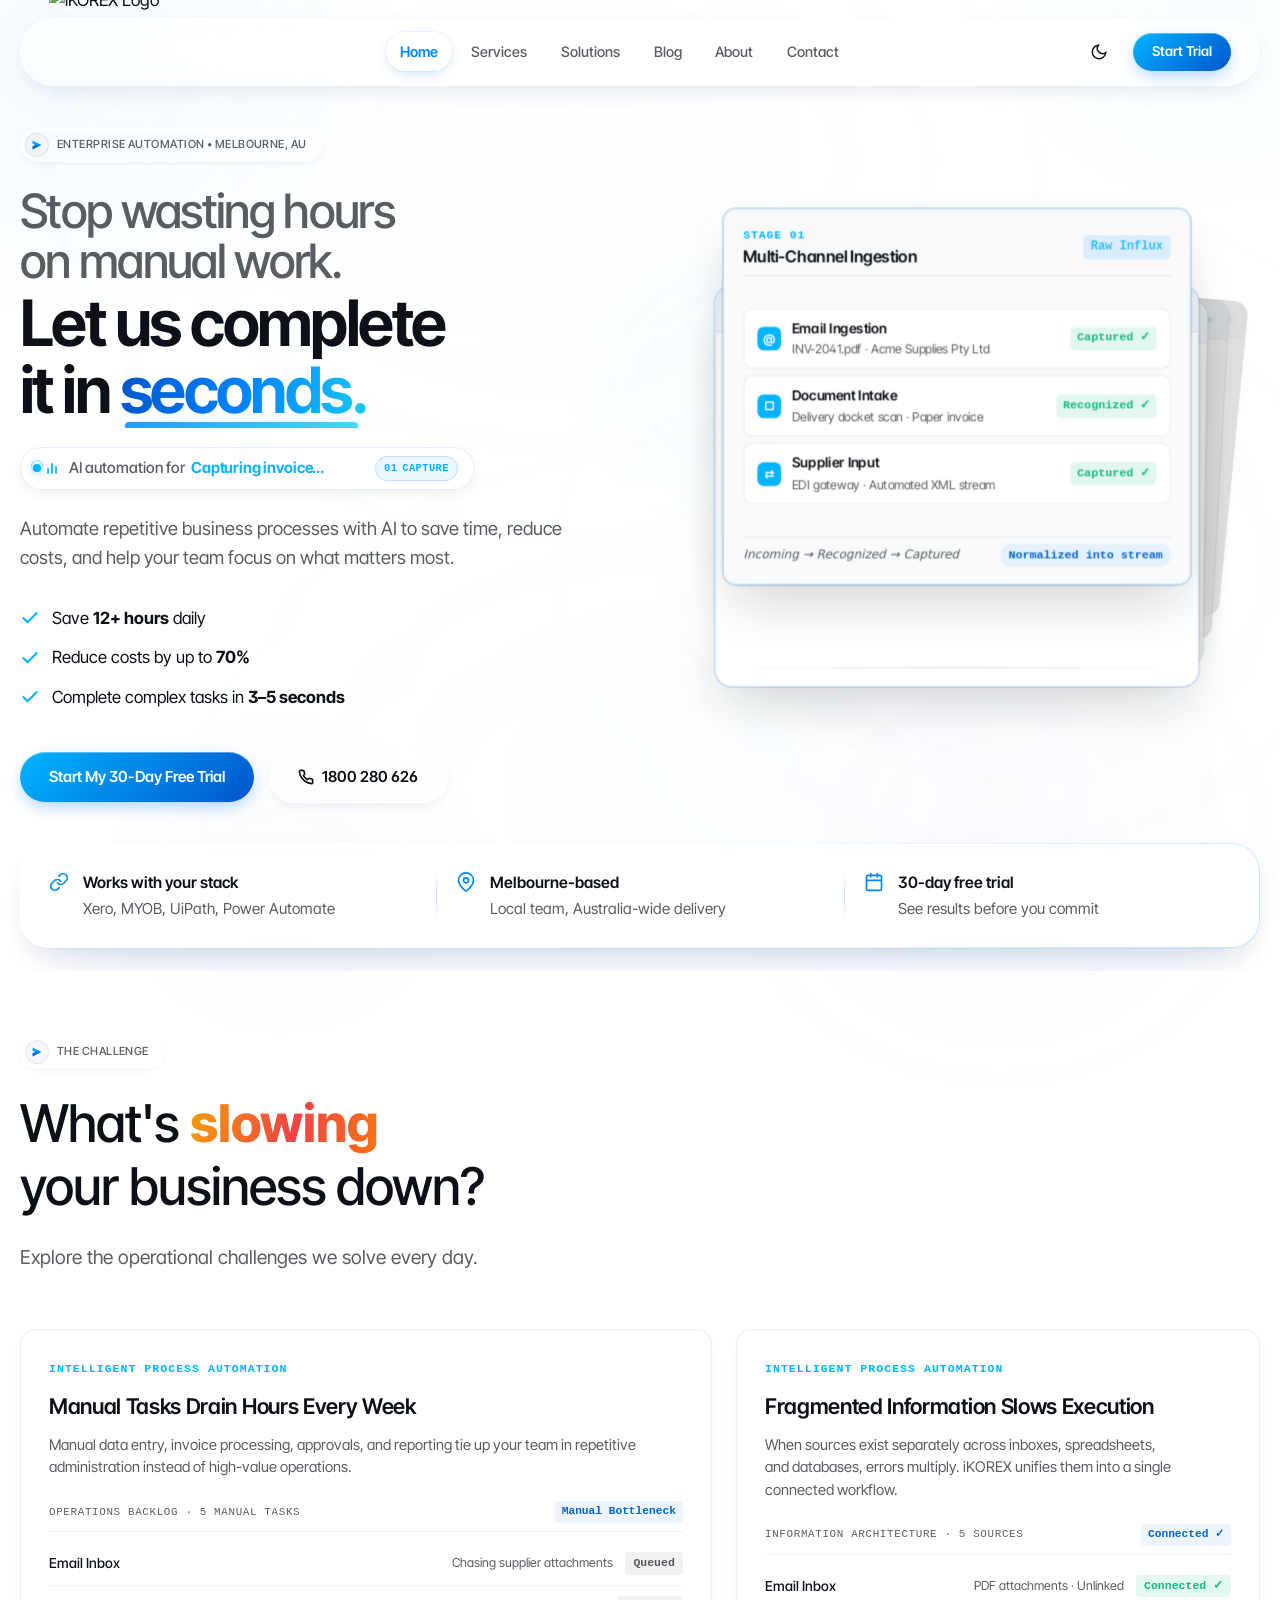
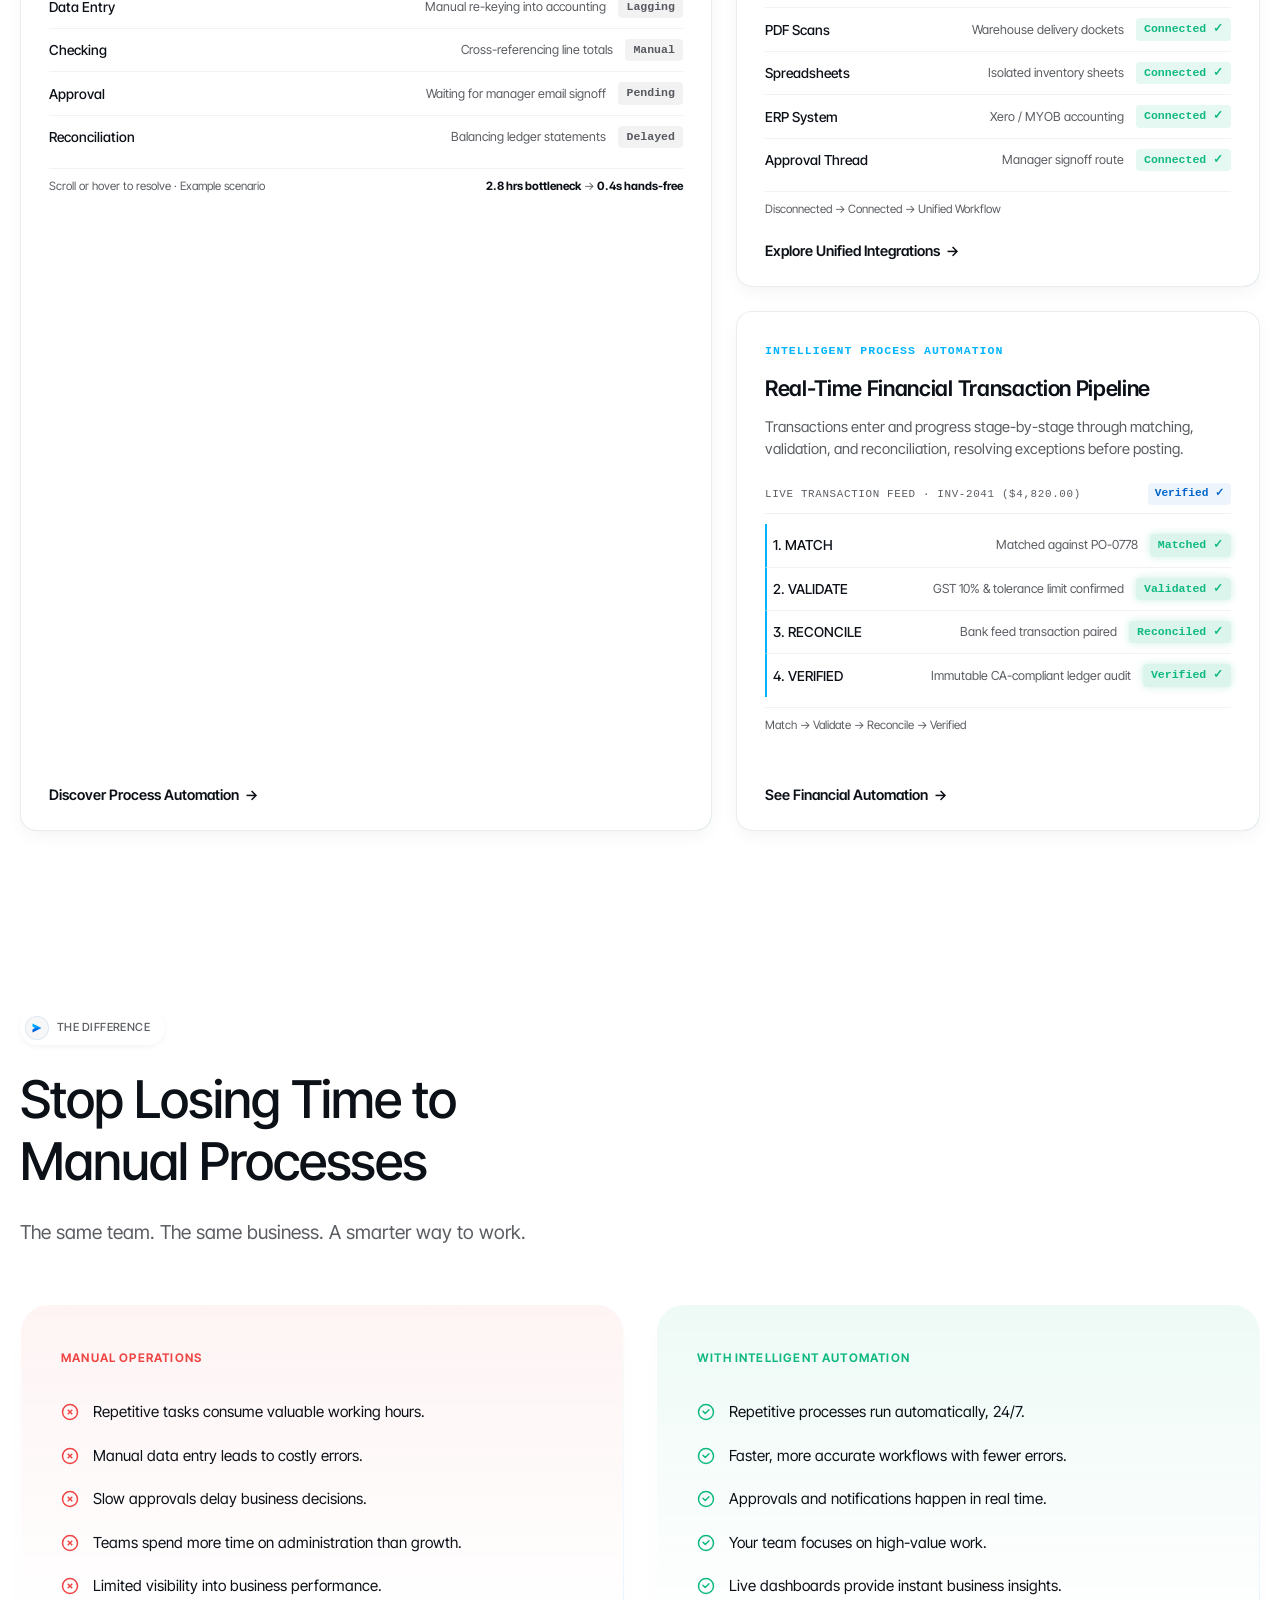
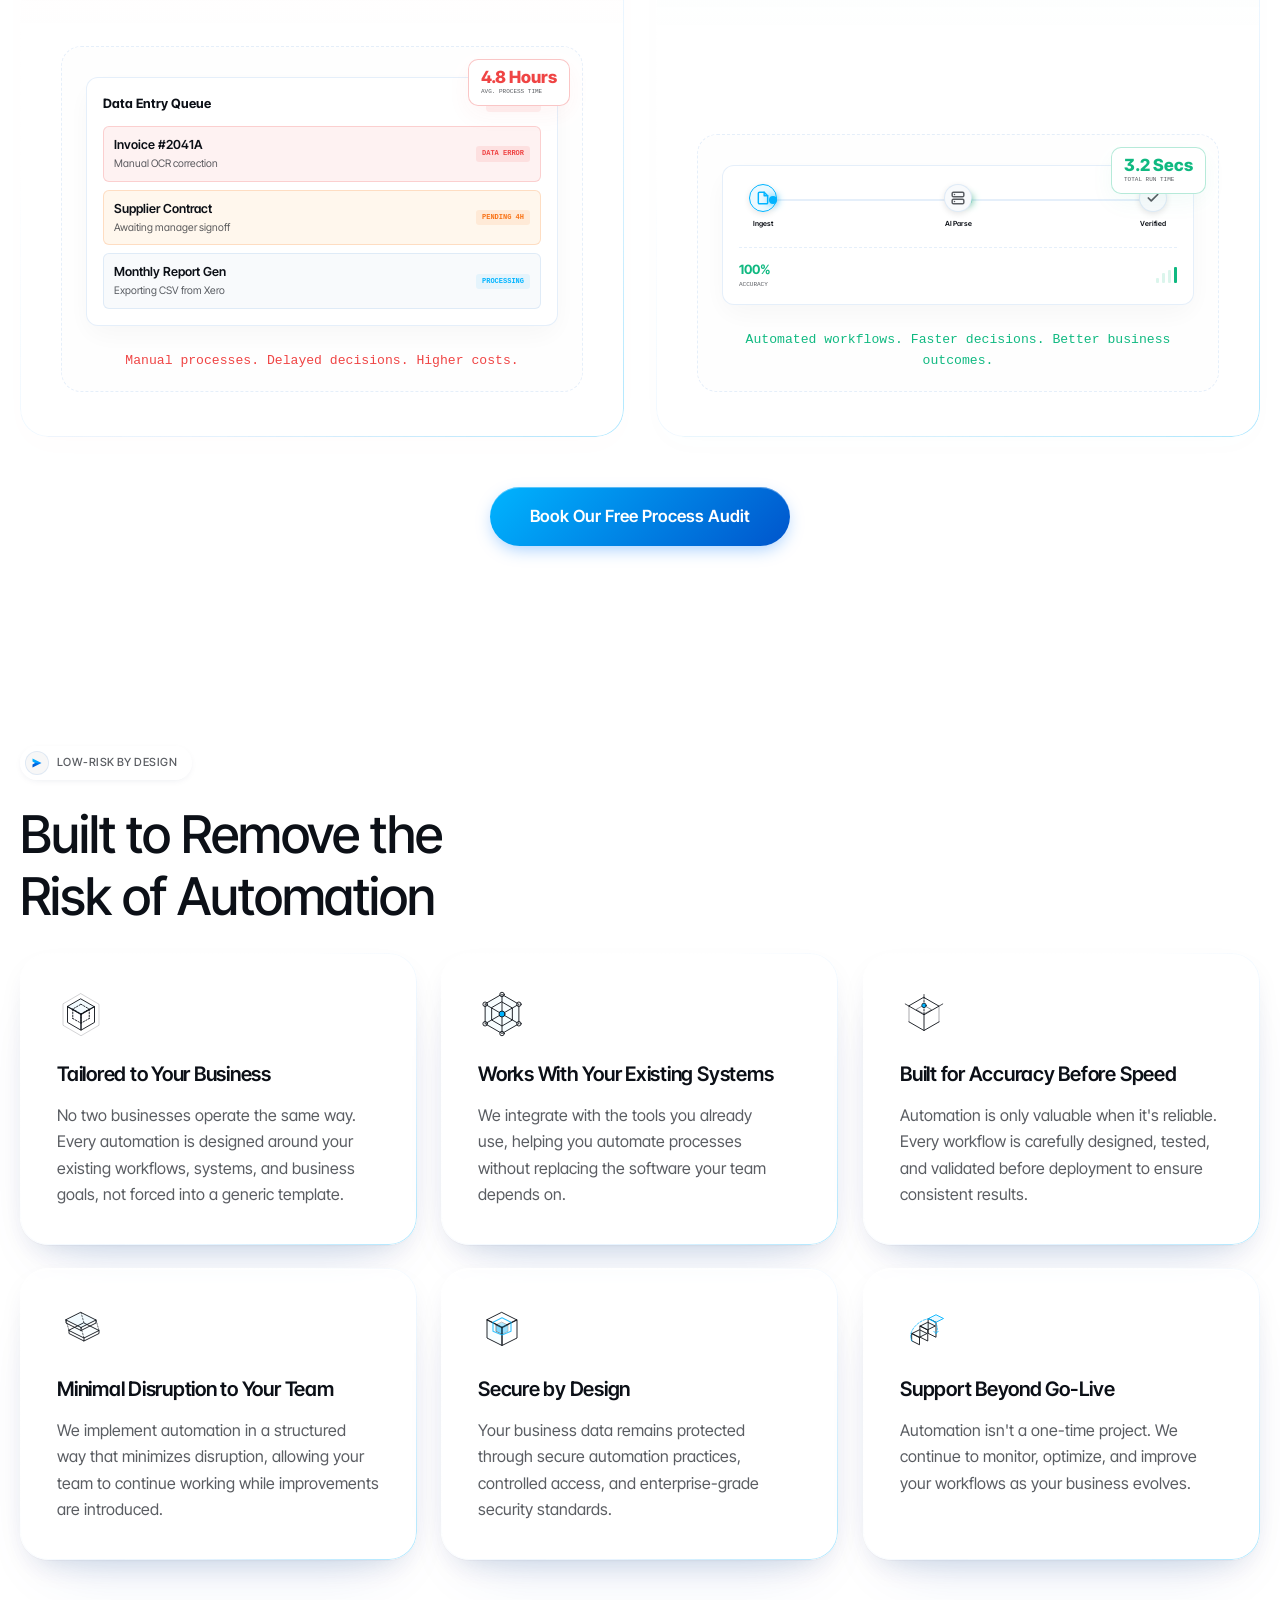
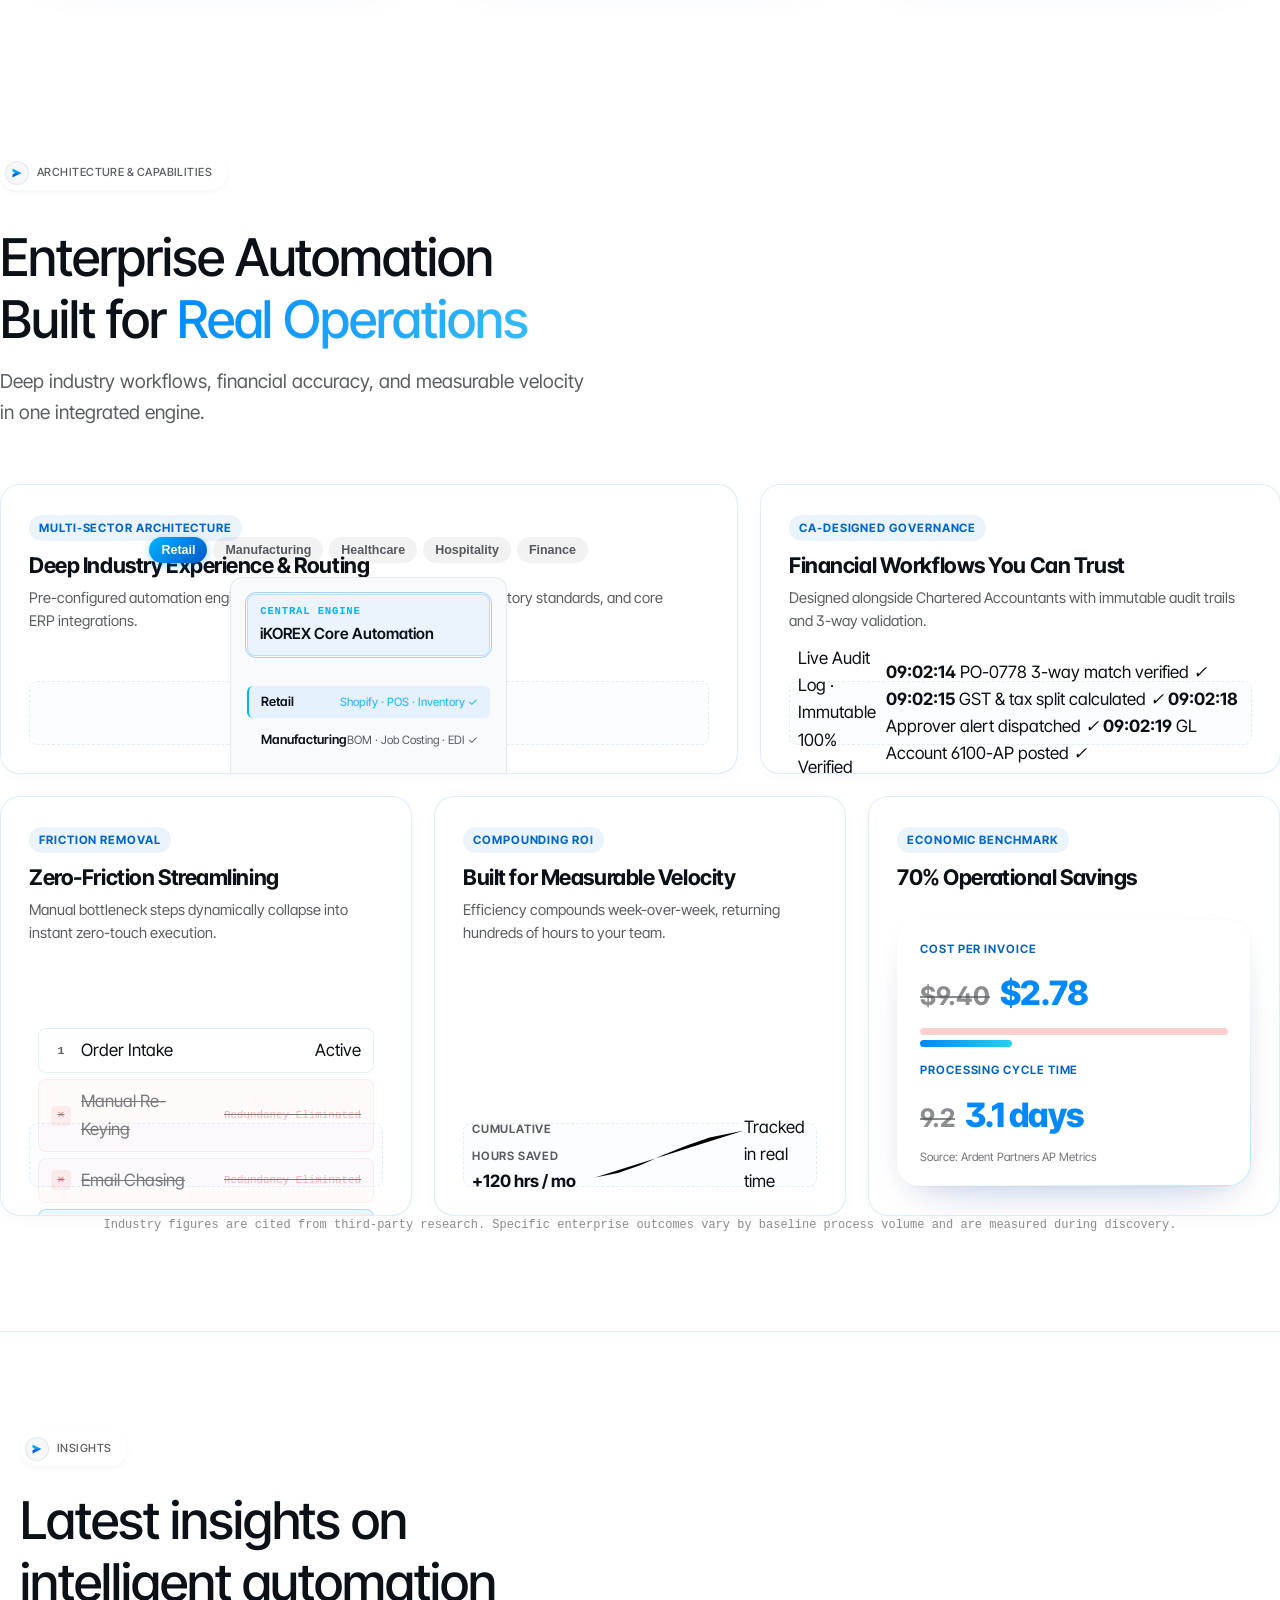
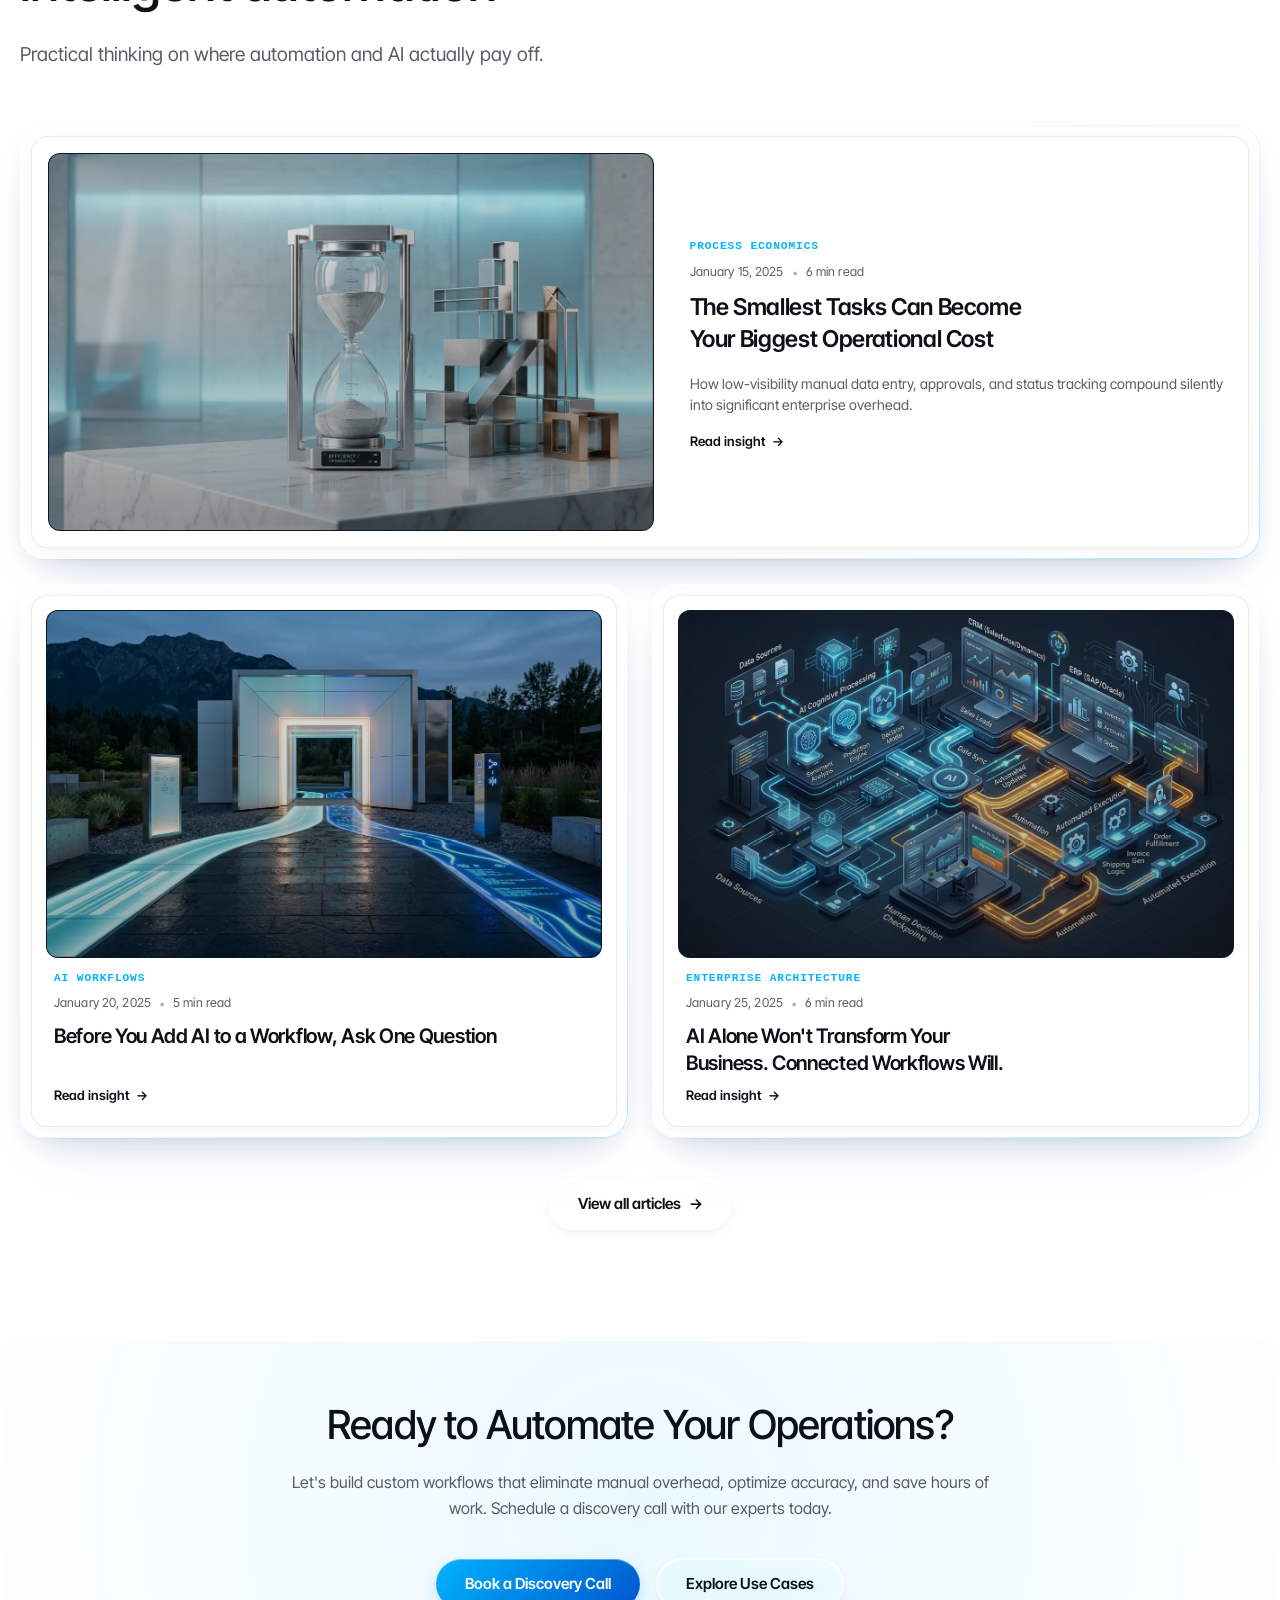
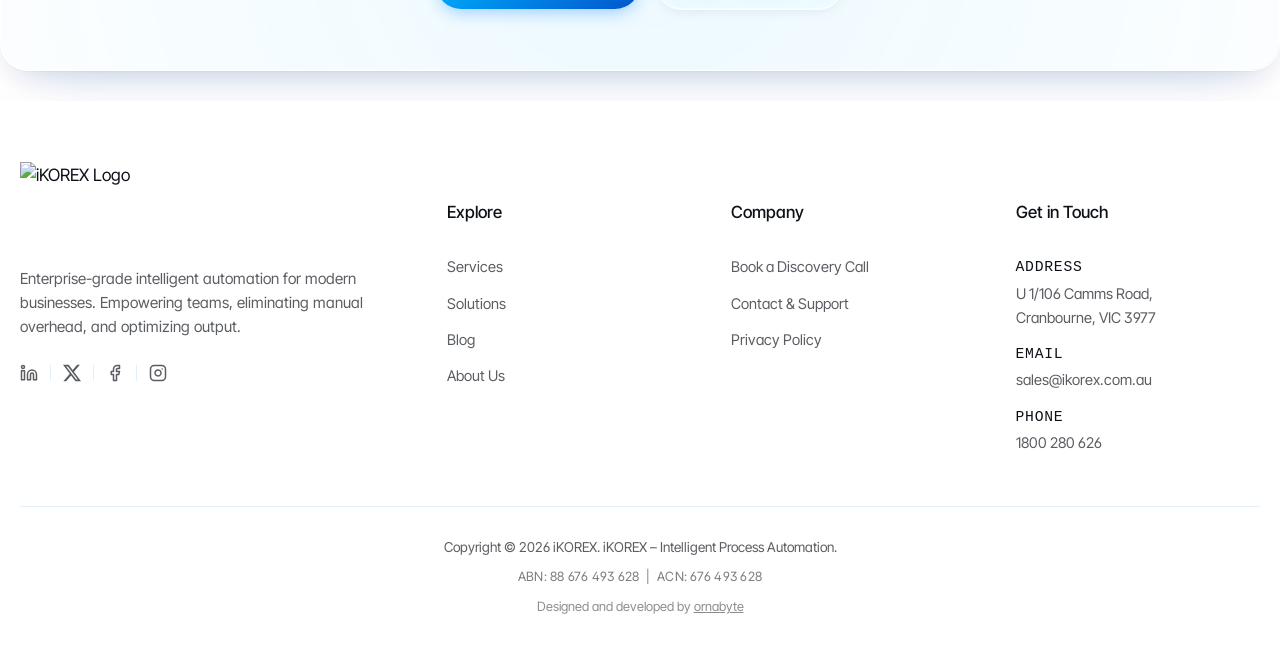
==== commit 67e679de: "feat(capabilities): interactive automation network canvas and scroll-driven choreography" ====
--- a/index.html
+++ b/index.html
@@ -55,7 +55,7 @@
   </script>
 
   <!-- Custom Stylesheet -->
-  <link rel="stylesheet" href="style.css?v=6">
+  <link rel="stylesheet" href="style.css?v=7">
 </head>
 
 <body>
@@ -138,7 +138,7 @@
 
   <!-- Hero Section -->
   <section class="hero-section" id="hero">
-    <div class="hero-cursor-field" aria-hidden="true"></div>
+    <canvas class="hero-network-canvas" id="heroNetworkCanvas" aria-hidden="true"></canvas>
     <div class="section-container hero-grid">
       <div class="hero-content">
         <div class="custom-badge animate-fade-in" style="animation-delay: 0.1s;">
@@ -159,26 +159,38 @@
               <path d="M3 21 L21 12 L8 12 L3 15 Z" fill="url(#logo-icon-grad-bottom)" />
             </svg>
           </span>
-          <span class="badge-text">Enterprise Automation • Melbourne, AU</span>
-        </div>
-        <h1 class="hero-title">
+          <span class="badge-text">Enterprise Automation &bull; Melbourne, AU</span>
+        </div>
+        <h1 class="hero-title" id="heroTitle">
           <span class="hero-title-lead">Stop wasting hours on manual work.</span>
           <span class="hero-title-main">Let us complete it in <span class="hero-title-accent">seconds.</span></span>
         </h1>
-        <p class="hero-rotator">
-          <span class="hero-rotator-label">AI automation for</span>
-          <span class="hero-rotator-chip">
-            <span class="hero-rotator-words" data-rotator>
-              <span class="hero-rotator-word is-active">invoice processing</span>
-              <span class="hero-rotator-word">approvals</span>
-              <span class="hero-rotator-word">payroll</span>
-              <span class="hero-rotator-word">procurement</span>
-              <span class="hero-rotator-word">reconciliation</span>
-              <span class="hero-rotator-word">reporting</span>
-              <span class="hero-rotator-word">data entry</span>
+        <div class="hero-ai-automation-box" id="heroAiBox" role="region" aria-label="AI Automation Stage Monitor">
+          <div class="ai-box-telemetry" aria-hidden="true">
+            <span class="ai-box-pulse-ring"></span>
+            <span class="ai-box-status-dot" id="aiBoxStatusDot"></span>
+            <span class="ai-box-data-bars" id="aiBoxDataBars">
+              <span class="data-bar b1"></span>
+              <span class="data-bar b2"></span>
+              <span class="data-bar b3"></span>
             </span>
-          </span>
-        </p>
+          </div>
+          <div class="ai-box-text-content">
+            <span class="ai-box-label">AI automation for</span>
+            <div class="ai-box-viewport">
+              <div class="ai-box-stage-stream" id="aiBoxStageStream">
+                <span class="ai-stage-item is-active" data-stage="capture">Capturing invoice...</span>
+                <span class="ai-stage-item" data-stage="understand">Extracting invoice data...</span>
+                <span class="ai-stage-item" data-stage="validate">Validating invoice...</span>
+                <span class="ai-stage-item" data-stage="post">Processing complete</span>
+              </div>
+            </div>
+          </div>
+          <div class="ai-box-meta-badge" id="aiBoxBadge">
+            <span class="ai-box-stage-index" id="aiBoxStageIndex">01</span>
+            <span class="ai-box-stage-status" id="aiBoxStageStatus">CAPTURE</span>
+          </div>
+        </div>
         <p class="hero-description">Automate repetitive business processes with AI to save time, reduce costs, and help
           your team focus on what matters most.</p>
 
@@ -202,7 +214,7 @@
               <polyline points="20 6 9 17 4 12" fill="none" stroke="currentColor" stroke-width="2.5"
                 stroke-linecap="round" stroke-linejoin="round" />
             </svg>
-            <span>Complete complex tasks in <strong>3–5 seconds</strong></span>
+            <span>Complete complex tasks in <strong>3&ndash;5 seconds</strong></span>
           </li>
         </ul>
 
@@ -218,124 +230,257 @@
         </div>
       </div>
 
-      <!-- Hero visual: Document-anchored 4-stage workflow -->
+      <!-- Hero visual: Floating Physical Digital File Stack (4 Tilted Digital Documents) -->
       <div class="hero-visual">
-        <div class="workflow-hub" data-pipeline>
-          
-          <!-- Stage Indicator: floating minimalist step track -->
-          <div class="workflow-nav" aria-label="Workflow processing stages">
-            <ol class="pipe-steps">
-              <li class="pipe-step is-active" data-step="0"><span class="pipe-dot">1</span><span>Capture</span></li>
-              <li class="pipe-step" data-step="1"><span class="pipe-dot">2</span><span>Understand</span></li>
-              <li class="pipe-step" data-step="2"><span class="pipe-dot">3</span><span>Validate</span></li>
-              <li class="pipe-step" data-step="3"><span class="pipe-dot">4</span><span>Post</span></li>
-            </ol>
-            <div class="pipe-progress" aria-hidden="true"><span class="pipe-progress-bar"></span></div>
-          </div>
-
-          <!-- Central File Anchor + Emerging Processing Stage Cards -->
-          <div class="workflow-viewport">
-            
-            <!-- Central Anchor Document (The File Being Processed) -->
-            <div class="doc-anchor-file" aria-hidden="true">
-              <div class="doc-file-top">
-                <div class="doc-file-id-badge">
-                  <span class="doc-file-badge">PDF</span>
-                  <span class="doc-file-name">INV-2041.pdf</span>
-                </div>
-                <div class="doc-file-live">
-                  <span class="doc-pulse-dot"></span>
-                  <span>AI Ingestion Active</span>
-                </div>
-              </div>
-              <div class="doc-file-meta-row">
-                <div class="doc-meta-col">
-                  <span class="doc-meta-lbl">SUPPLIER</span>
-                  <strong class="doc-meta-val">Acme Supplies Pty Ltd</strong>
-                </div>
-                <div class="doc-meta-col text-right">
-                  <span class="doc-meta-lbl">AMOUNT</span>
-                  <strong class="doc-meta-val">$4,820.00</strong>
-                </div>
-              </div>
-              <div class="doc-file-preview-lines">
-                <span class="doc-file-line l1"></span>
-                <span class="doc-file-line l2"></span>
-                <span class="doc-file-line l3"></span>
-                <span class="doc-file-line l4"></span>
-              </div>
-            </div>
-
-            <!-- Stage Cards emerging forward from the anchor file -->
-            <div class="workflow-stage-deck">
-              
-              <!-- Stage 1: Capture -->
-              <div class="pipe-stage is-active" data-stage="0">
-                <div class="pipe-stage-header">
-                  <span class="pipe-kicker">01 &middot; Capture</span>
-                  <span class="pipe-stage-tag">Multi-Channel Ingestion</span>
-                </div>
-                <h3 class="pipe-title">Invoices arrive from anywhere</h3>
-                <ul class="pipe-sources">
-                  <li><span class="pipe-src-icon mail" aria-hidden="true">@</span>Email attachment &middot; INV-2041.pdf</li>
-                  <li><span class="pipe-src-icon wa" aria-hidden="true">W</span>WhatsApp photo from the site manager</li>
-                  <li><span class="pipe-src-icon portal" aria-hidden="true">P</span>Supplier portal upload</li>
-                </ul>
-              </div>
-
-              <!-- Stage 2: Understand -->
-              <div class="pipe-stage" data-stage="1">
-                <div class="pipe-stage-header">
-                  <span class="pipe-kicker">02 &middot; Understand</span>
-                  <span class="pipe-stage-tag">Cognitive Extraction</span>
-                </div>
-                <h3 class="pipe-title">AI reads the fields, not just the text</h3>
-                <div class="pipe-doc" data-pipe-doc>
-                  <div><span>Supplier</span><b class="pipe-decode-val" data-final="Acme Supplies Pty Ltd">Acme Supplies Pty Ltd</b></div>
-                  <div><span>Invoice no.</span><b class="pipe-decode-val" data-final="INV-2041">INV-2041</b></div>
-                  <div><span>PO reference</span><b class="pipe-decode-val" data-final="PO-0778">PO-0778</b></div>
-                  <div><span>Total incl. GST</span><b class="pipe-decode-val" data-final="$4,820.00">$4,820.00</b></div>
-                  <div><span>Due</span><b class="pipe-decode-val" data-final="30 days">30 days</b></div>
-                  <div><span>Confidence</span><b class="pipe-decode-val ok" data-final="High">High (99.8%)</b></div>
-                </div>
-              </div>
-
-              <!-- Stage 3: Validate -->
-              <div class="pipe-stage" data-stage="2">
-                <div class="pipe-stage-header">
-                  <span class="pipe-kicker">03 &middot; Validate</span>
-                  <span class="pipe-stage-tag">Automated Verification</span>
-                </div>
-                <h3 class="pipe-title">Checked before anyone has to look</h3>
-                <ul class="pipe-checks">
-                  <li><span>Matches purchase order PO-0778</span><b data-status="Pass">Pass &check;</b></li>
-                  <li><span>Goods receipt recorded</span><b data-status="Pass">Pass &check;</b></li>
-                  <li><span>Amount within tolerance</span><b data-status="Pass">Pass &check;</b></li>
-                  <li><span>Duplicate check</span><b data-status="None found">None found &check;</b></li>
-                </ul>
-              </div>
-
-              <!-- Stage 4: Post -->
-              <div class="pipe-stage" data-stage="3">
-                <div class="pipe-stage-header">
-                  <span class="pipe-kicker">04 &middot; Post &amp; notify</span>
-                  <span class="pipe-stage-tag">Ledger &amp; Approver Sync</span>
-                </div>
-                <h3 class="pipe-title">Posted to your books, team in the loop</h3>
-                <div class="pipe-posted">
-                  <div><span>Accounting</span><b>Bill created in Xero / MYOB</b></div>
-                  <div><span>Approval</span><b>Routed to finance manager</b></div>
-                </div>
-                <div class="pipe-toast"><span class="live-dot" aria-hidden="true"></span>Approver notified on Slack &middot; audit trail saved</div>
-              </div>
-
-            </div>
-          </div>
-
-          <!-- Benchmark Comparison Footer -->
-          <div class="pipe-compare">
-            <div class="pipe-metric manual"><span>Manual process</span><strong>4.8 hrs</strong></div>
-            <div class="pipe-metric auto"><span>With iKOREX</span><strong data-pipe-timer>0.4 s</strong></div>
+        <div class="file-stack-container" id="heroFileStack" data-file-stack aria-label="Physical Digital File Stack">
+          <div class="digital-file-deck" id="fileStackDeck" aria-live="polite">
+
+            <!-- FILE 1: CAPTURE -->
+            <article class="stack-file file-capture is-pos-0 is-front" data-file="capture" tabindex="0" role="region" aria-label="File 01: Capture">
+              <!-- Physical File Jacket with Top Protruding Tab -->
+              <div class="file-jacket">
+                <header class="file-jacket-tab">
+                  <div class="tab-index-badge">01</div>
+                  <span class="tab-label">CAPTURE</span>
+                  <span class="tab-pulse-indicator" aria-hidden="true"></span>
+                </header>
+                <div class="file-jacket-face">
+                  <div class="jacket-stamped-label">DOCUMENT INTAKE JACKET &middot; BATCH INV-2041</div>
+                  <div class="jacket-pocket-rim"></div>
+                </div>
+              </div>
+
+              <!-- Content Sheet that physically emerges / pops out of the file jacket -->
+              <div class="file-emerging-sheet" id="sheetCapture">
+                <header class="sheet-doc-header">
+                  <div class="sheet-doc-title">
+                    <span class="sheet-doc-badge">STAGE 01</span>
+                    <h3 class="sheet-heading">Multi-Channel Ingestion</h3>
+                  </div>
+                  <span class="sheet-doc-tag">Raw Influx</span>
+                </header>
+
+                <div class="sheet-doc-body">
+                  <div class="file-pipeline-stream">
+                    <!-- Stream item 1: Email -->
+                    <div class="pipeline-item is-captured" data-step="email">
+                      <span class="pipeline-icon">@</span>
+                      <div class="pipeline-info">
+                        <strong>Email Ingestion</strong>
+                        <span>INV-2041.pdf &middot; Acme Supplies Pty Ltd</span>
+                      </div>
+                      <span class="pipeline-badge">Captured &check;</span>
+                    </div>
+                    <!-- Stream item 2: Document -->
+                    <div class="pipeline-item is-captured" data-step="doc">
+                      <span class="pipeline-icon">&#9634;</span>
+                      <div class="pipeline-info">
+                        <strong>Document Intake</strong>
+                        <span>Delivery docket scan &middot; Paper invoice</span>
+                      </div>
+                      <span class="pipeline-badge">Recognized &check;</span>
+                    </div>
+                    <!-- Stream item 3: Supplier -->
+                    <div class="pipeline-item is-captured" data-step="supplier">
+                      <span class="pipeline-icon">&#8644;</span>
+                      <div class="pipeline-info">
+                        <strong>Supplier Input</strong>
+                        <span>EDI gateway &middot; Automated XML stream</span>
+                      </div>
+                      <span class="pipeline-badge">Captured &check;</span>
+                    </div>
+                  </div>
+                </div>
+
+                <footer class="sheet-doc-footer">
+                  <span class="sheet-cycle-hint">Incoming &rarr; Recognized &rarr; Captured</span>
+                  <span class="sheet-status-pill">Normalized into stream</span>
+                </footer>
+              </div>
+            </article>
+
+            <!-- FILE 2: UNDERSTAND -->
+            <article class="stack-file file-understand is-pos-1" data-file="understand" tabindex="0" role="region" aria-label="File 02: Understand">
+              <div class="file-jacket">
+                <header class="file-jacket-tab">
+                  <div class="tab-index-badge">02</div>
+                  <span class="tab-label">UNDERSTAND</span>
+                  <span class="tab-pulse-indicator" aria-hidden="true"></span>
+                </header>
+                <div class="file-jacket-face">
+                  <div class="jacket-stamped-label">COGNITIVE EXTRACTION &middot; SCHEMA MAPPING</div>
+                  <div class="jacket-pocket-rim"></div>
+                </div>
+              </div>
+
+              <div class="file-emerging-sheet" id="sheetUnderstand">
+                <header class="sheet-doc-header">
+                  <div class="sheet-doc-title">
+                    <span class="sheet-doc-badge">STAGE 02</span>
+                    <h3 class="sheet-heading">AI Field Detection</h3>
+                  </div>
+                  <span class="sheet-doc-tag accent-tag">99.8% Conf</span>
+                </header>
+
+                <div class="sheet-doc-body">
+                  <div class="extracted-fields-grid">
+                    <div class="field-cell">
+                      <span class="field-k">Supplier</span>
+                      <strong class="field-v">Acme Supplies Pty Ltd</strong>
+                    </div>
+                    <div class="field-cell">
+                      <span class="field-k">Invoice No.</span>
+                      <strong class="field-v">INV-2041</strong>
+                    </div>
+                    <div class="field-cell">
+                      <span class="field-k">PO Reference</span>
+                      <strong class="field-v">PO-0778</strong>
+                    </div>
+                    <div class="field-cell">
+                      <span class="field-k">Total Amount</span>
+                      <strong class="field-v">$4,820.00</strong>
+                    </div>
+                    <div class="field-cell">
+                      <span class="field-k">Tax (GST 10%)</span>
+                      <strong class="field-v">$438.18</strong>
+                    </div>
+                    <div class="field-cell">
+                      <span class="field-k">Payment Terms</span>
+                      <strong class="field-v">30 Days Net</strong>
+                    </div>
+                  </div>
+                </div>
+
+                <footer class="sheet-doc-footer">
+                  <span class="sheet-cycle-hint">Raw Information &rarr; Fields Detected &rarr; Structured</span>
+                  <span class="sheet-status-pill">Schema structured</span>
+                </footer>
+              </div>
+            </article>
+
+            <!-- FILE 3: VALIDATE -->
+            <article class="stack-file file-validate is-pos-2" data-file="validate" tabindex="0" role="region" aria-label="File 03: Validate">
+              <div class="file-jacket">
+                <header class="file-jacket-tab">
+                  <div class="tab-index-badge">03</div>
+                  <span class="tab-label">VALIDATE</span>
+                  <span class="tab-pulse-indicator" aria-hidden="true"></span>
+                </header>
+                <div class="file-jacket-face">
+                  <div class="jacket-stamped-label">POLICY &amp; LEDGER CHECKS &middot; 3-WAY MATCH</div>
+                  <div class="jacket-pocket-rim"></div>
+                </div>
+              </div>
+
+              <div class="file-emerging-sheet" id="sheetValidate">
+                <header class="sheet-doc-header">
+                  <div class="sheet-doc-title">
+                    <span class="sheet-doc-badge">STAGE 03</span>
+                    <h3 class="sheet-heading">Automated Verification</h3>
+                  </div>
+                  <span class="sheet-doc-tag pass-tag">All Passed &check;</span>
+                </header>
+
+                <div class="sheet-doc-body">
+                  <div class="verification-checks-stack">
+                    <div class="verify-item is-pass">
+                      <div class="verify-info">
+                        <strong>Purchase Order Match</strong>
+                        <span>Matched to PO-0778 ($4,820.00)</span>
+                      </div>
+                      <span class="verify-badge">Pass &check;</span>
+                    </div>
+                    <div class="verify-item is-pass">
+                      <div class="verify-info">
+                        <strong>Goods Delivery Confirmation</strong>
+                        <span>Delivery docket verified &amp; signed</span>
+                      </div>
+                      <span class="verify-badge">Verified &check;</span>
+                    </div>
+                    <div class="verify-item is-pass">
+                      <div class="verify-info">
+                        <strong>Ledger Duplicate Scan</strong>
+                        <span>Checked across 12-month records</span>
+                      </div>
+                      <span class="verify-badge">Clean &check;</span>
+                    </div>
+                    <div class="verify-item is-pass">
+                      <div class="verify-info">
+                        <strong>Tolerance &amp; Tax Limits</strong>
+                        <span>0.00% variance against contract terms</span>
+                      </div>
+                      <span class="verify-badge">Pass &check;</span>
+                    </div>
+                  </div>
+                </div>
+
+                <footer class="sheet-doc-footer">
+                  <span class="sheet-cycle-hint">Checking &rarr; Matching &rarr; Verified</span>
+                  <span class="sheet-status-pill">Audit verified</span>
+                </footer>
+              </div>
+            </article>
+
+            <!-- FILE 4: POST / SYNC -->
+            <article class="stack-file file-post is-pos-3" data-file="post" tabindex="0" role="region" aria-label="File 04: Post &amp; Sync">
+              <div class="file-jacket">
+                <header class="file-jacket-tab">
+                  <div class="tab-index-badge">04</div>
+                  <span class="tab-label">POST / SYNC</span>
+                  <span class="tab-pulse-indicator" aria-hidden="true"></span>
+                </header>
+                <div class="file-jacket-face">
+                  <div class="jacket-stamped-label">LEDGER EXECUTION &middot; ENTERPRISE SYNC</div>
+                  <div class="jacket-pocket-rim"></div>
+                </div>
+              </div>
+
+              <div class="file-emerging-sheet" id="sheetPost">
+                <header class="sheet-doc-header">
+                  <div class="sheet-doc-title">
+                    <span class="sheet-doc-badge">STAGE 04</span>
+                    <h3 class="sheet-heading">ERP Posting &amp; Notify</h3>
+                  </div>
+                  <span class="sheet-doc-tag accent-tag">Instant &middot; 0.4s</span>
+                </header>
+
+                <div class="sheet-doc-body">
+                  <div class="sync-actions-stack">
+                    <div class="sync-item is-synced">
+                      <span class="sync-badge-icon">&check;</span>
+                      <div class="sync-details">
+                        <strong>ERP &amp; Accounting Post</strong>
+                        <span>Bill created in Xero / MYOB &middot; GL 6100</span>
+                      </div>
+                    </div>
+                    <div class="sync-item is-synced">
+                      <span class="sync-badge-icon">&check;</span>
+                      <div class="sync-details">
+                        <strong>Approval Sign-Off</strong>
+                        <span>Auto-approved within $5,000 corporate rule</span>
+                      </div>
+                    </div>
+                    <div class="sync-item is-synced">
+                      <span class="sync-badge-icon">&check;</span>
+                      <div class="sync-details">
+                        <strong>Ledger &amp; Audit Trail</strong>
+                        <span>Cryptographic CA-compliant audit record logged</span>
+                      </div>
+                    </div>
+                    <div class="sync-notify-bar">
+                      <span class="notify-ping"></span>
+                      <span>Slack notification dispatched &middot; Completed hands-free</span>
+                    </div>
+                  </div>
+                </div>
+
+                <footer class="sheet-doc-footer">
+                  <span class="sheet-cycle-hint">Verified &rarr; Posted &rarr; Synchronised</span>
+                  <span class="sheet-status-pill">Synchronised</span>
+                </footer>
+              </div>
+            </article>
+
           </div>
         </div>
       </div>
@@ -388,98 +533,166 @@
       <h2 class="section-title diag-title" data-viz>What's <span class="slow-word">slowing</span><br>your business down?</h2>
       <p class="section-subtitle">Explore the operational challenges we solve every day.</p>
 
-      <div class="diagnosis-grid">
-        <!-- Card 1 -->
-        <div class="diagnosis-card">
-          <div class="card-glow"></div>
+      <div class="diagnosis-grid asymmetric-grid">
+        <!-- Dominant Card: Manual Tasks -->
+        <article class="diagnosis-card is-dominant" data-diag-card="tasks">
           <div class="card-content">
             <span class="card-pretitle">INTELLIGENT PROCESS AUTOMATION</span>
-            <h3 class="card-title">Too Much Time Spent on Repetitive Tasks?</h3>
-            <p class="card-body">Manual data entry, invoice processing, approvals, payroll, procurement, and reporting
-              consume valuable hours and increase the risk of costly errors.</p>
-          </div>
-
-          <div class="card-visual viz viz-tasks" data-viz>
-            <span class="viz-label">An example day</span>
-            <ul class="viz-task-list">
-              <li><span>Key invoices into Xero</span><span>45 min</span></li>
-              <li><span>Chase approvals by email</span><span>30 min</span></li>
-              <li><span>Update the stock sheet</span><span>25 min</span></li>
-              <li><span>Build the weekly report</span><span>40 min</span></li>
-            </ul>
-            <span class="viz-sweep" aria-hidden="true"></span>
-            <div class="viz-task-done">All four, automated <span>runs while you work</span></div>
-          </div>
-
-          <a href="services.html" class="card-link">Discover Process Automation <span class="arrow">→</span></a>
-        </div>
-        <!-- Card 2 -->
-        <div class="diagnosis-card">
-          <div class="card-glow"></div>
-          <div class="card-content">
-            <span class="card-pretitle">AI VISION & MONITORING</span>
-            <h3 class="card-title">Limited Visibility Into Your Operations?</h3>
-            <p class="card-body">Without real-time insights, safety risks, operational inefficiencies, and inventory
-              losses often go unnoticed until they become expensive problems.</p>
-          </div>
-
-          <div class="card-visual viz viz-floor" data-viz aria-hidden="true">
-            <div class="viz-floor-head">
-              <span class="viz-floor-label">Operational map &middot; live observability</span>
-              <span class="viz-floor-sync">Resolving</span>
-            </div>
-            <div class="viz-telemetry-stack">
-              <div class="viz-telemetry-row t1">
-                <span class="viz-telemetry-node">Zone 01 &middot; Inventory</span>
-                <span class="viz-telemetry-state">Blind spot</span>
-                <span class="viz-telemetry-res">Connecting...</span>
-              </div>
-              <div class="viz-telemetry-row t2">
-                <span class="viz-telemetry-node">Zone 02 &middot; Workflows</span>
-                <span class="viz-telemetry-state">Fragmented</span>
-                <span class="viz-telemetry-res ok">Mapped &check;</span>
-              </div>
-              <div class="viz-telemetry-row t3">
-                <span class="viz-telemetry-node">Zone 03 &middot; Floor operations</span>
-                <span class="viz-telemetry-state">Telemetry linked</span>
-                <span class="viz-telemetry-res ok">Verified &check;</span>
-              </div>
-            </div>
-            <div class="viz-alert"><strong>Full operational visibility</strong><span>All dependencies discovered &middot; 100% active</span></div>
-          </div>
-
-          <a href="solutions.html#loss-prevention" class="card-link">Explore AI Vision Solutions <span class="arrow">→</span></a>
-        </div>
-        <!-- Card 3 -->
-        <div class="diagnosis-card">
-          <div class="card-glow"></div>
-          <div class="card-content">
-            <span class="card-pretitle">AI FINANCIAL INTELLIGENCE</span>
-            <h3 class="card-title">Still Waiting Days for Financial Insights?</h3>
-            <p class="card-body">Manual reconciliation, reporting, and financial analysis slow decision-making and make
-              it harder to stay ahead.</p>
-          </div>
-
-          <div class="card-visual viz viz-books" data-viz>
-            <div class="viz-books-head"><span class="viz-label">Cash position</span><span class="viz-live">Updated just now</span></div>
-            <svg class="viz-spark" viewBox="0 0 300 70" preserveAspectRatio="none" aria-hidden="true">
-              <path d="M0 58 L40 52 L80 54 L120 38 L160 42 L200 26 L240 30 L300 10" />
-            </svg>
-            <div class="viz-feed">
-              <ul class="viz-feed-list">
-                <li><span>Bank feed &middot; Supplier payment</span><b>Matched</b></li>
-                <li><span>Bank feed &middot; Customer receipt</span><b>Matched</b></li>
-                <li><span>Bank feed &middot; Payroll</span><b>Matched</b></li>
-                <li><span>Bank feed &middot; Card fees</span><b class="review">Review</b></li>
-                <li aria-hidden="true"><span>Bank feed &middot; Supplier payment</span><b>Matched</b></li>
-                <li aria-hidden="true"><span>Bank feed &middot; Customer receipt</span><b>Matched</b></li>
-                <li aria-hidden="true"><span>Bank feed &middot; Payroll</span><b>Matched</b></li>
-                <li aria-hidden="true"><span>Bank feed &middot; Card fees</span><b class="review">Review</b></li>
-              </ul>
-            </div>
-          </div>
-
-          <a href="solutions.html#finance" class="card-link">See Financial Automation <span class="arrow">→</span></a>
+            <h3 class="card-title">Manual Tasks Drain Hours Every Week</h3>
+            <p class="card-body">Manual data entry, invoice processing, approvals, and reporting tie up your team in repetitive administration instead of high-value operations.</p>
+          </div>
+
+          <!-- Interactive Process Demonstration: Manual Accumulation -> Transform -->
+          <div class="proc-demo proc-tasks" data-proc="tasks">
+            <div class="proc-head">
+              <span class="proc-head-label">Operations Backlog &middot; 5 Manual Tasks</span>
+              <span class="proc-tag-state" data-state-badge>Manual Bottleneck</span>
+            </div>
+
+            <!-- Single surface level: flat rows with 1px hairline dividers -->
+            <div class="proc-stream-rows" id="taskRowsContainer">
+              <div class="proc-row" data-task-row="0">
+                <span class="proc-row-name">Email Inbox</span>
+                <span class="proc-row-meta">Chasing supplier attachments</span>
+                <span class="proc-row-status is-manual">Queued</span>
+              </div>
+              <div class="proc-row" data-task-row="1">
+                <span class="proc-row-name">Data Entry</span>
+                <span class="proc-row-meta">Manual re-keying into accounting</span>
+                <span class="proc-row-status is-manual">Lagging</span>
+              </div>
+              <div class="proc-row" data-task-row="2">
+                <span class="proc-row-name">Checking</span>
+                <span class="proc-row-meta">Cross-referencing line totals</span>
+                <span class="proc-row-status is-manual">Manual</span>
+              </div>
+              <div class="proc-row" data-task-row="3">
+                <span class="proc-row-name">Approval</span>
+                <span class="proc-row-meta">Waiting for manager email signoff</span>
+                <span class="proc-row-status is-manual">Pending</span>
+              </div>
+              <div class="proc-row" data-task-row="4">
+                <span class="proc-row-name">Reconciliation</span>
+                <span class="proc-row-meta">Balancing ledger statements</span>
+                <span class="proc-row-status is-manual">Delayed</span>
+              </div>
+            </div>
+
+            <!-- Resolved Unified Row: Capture -> Understand -> Validate -> Execute -->
+            <div class="proc-resolved-banner" id="taskResolvedBanner" aria-live="polite">
+              <div class="resolved-icon" aria-hidden="true">&check;</div>
+              <div class="resolved-info">
+                <strong>Capture &rarr; Understand &rarr; Validate &rarr; Execute</strong>
+                <span>All 5 tasks transformed into one continuous automated flow</span>
+              </div>
+              <span class="resolved-pill">0.4s Instant</span>
+            </div>
+
+            <div class="proc-caption">
+              <span class="proc-subtext">Scroll or hover to resolve &middot; Example scenario</span>
+              <span class="proc-time-delta"><strong>2.8 hrs bottleneck</strong> &rarr; <strong>0.4s hands-free</strong></span>
+            </div>
+          </div>
+
+          <a href="services.html" class="card-link">Discover Process Automation <span class="arrow">&rarr;</span></a>
+        </article>
+
+        <!-- Supporting Column (Stacked Cards 2 & 3) -->
+        <div class="diagnosis-supporting-col">
+          <!-- Card 2: Fragmented Information (Disconnected -> Connected) -->
+          <article class="diagnosis-card is-supporting" data-diag-card="blindspots">
+            <div class="card-content">
+              <span class="card-pretitle">INTELLIGENT PROCESS AUTOMATION</span>
+              <h3 class="card-title">Fragmented Information Slows Execution</h3>
+              <p class="card-body">When sources exist separately across inboxes, spreadsheets, and databases, errors multiply. iKOREX unifies them into a single connected workflow.</p>
+            </div>
+
+            <div class="proc-demo proc-telemetry" data-proc="telemetry">
+              <div class="proc-head">
+                <span class="proc-head-label">Information Architecture &middot; 5 Sources</span>
+                <span class="proc-tag-state" data-telemetry-badge>Connected &check;</span>
+              </div>
+
+              <div class="proc-stream-rows" id="fragmentedRows">
+                <div class="proc-row" data-source-row="0">
+                  <span class="proc-row-name">Email Inbox</span>
+                  <span class="proc-row-meta">PDF attachments &middot; Unlinked</span>
+                  <span class="proc-row-status is-connected" data-src-status="0">Connected &check;</span>
+                </div>
+                <div class="proc-row" data-source-row="1">
+                  <span class="proc-row-name">PDF Scans</span>
+                  <span class="proc-row-meta">Warehouse delivery dockets</span>
+                  <span class="proc-row-status is-connected" data-src-status="1">Connected &check;</span>
+                </div>
+                <div class="proc-row" data-source-row="2">
+                  <span class="proc-row-name">Spreadsheets</span>
+                  <span class="proc-row-meta">Isolated inventory sheets</span>
+                  <span class="proc-row-status is-connected" data-src-status="2">Connected &check;</span>
+                </div>
+                <div class="proc-row" data-source-row="3">
+                  <span class="proc-row-name">ERP System</span>
+                  <span class="proc-row-meta">Xero / MYOB accounting</span>
+                  <span class="proc-row-status is-connected" data-src-status="3">Connected &check;</span>
+                </div>
+                <div class="proc-row" data-source-row="4">
+                  <span class="proc-row-name">Approval Thread</span>
+                  <span class="proc-row-meta">Manager signoff route</span>
+                  <span class="proc-row-status is-connected" data-src-status="4">Connected &check;</span>
+                </div>
+              </div>
+
+              <div class="proc-caption">
+                <span class="proc-subtext">Disconnected &rarr; Connected &rarr; Unified Workflow</span>
+              </div>
+            </div>
+
+            <a href="solutions.html#loss-prevention" class="card-link">Explore Unified Integrations <span class="arrow">&rarr;</span></a>
+          </article>
+
+          <!-- Card 3: Financial Section — Transaction Processing System -->
+          <article class="diagnosis-card is-supporting" data-diag-card="financial">
+            <div class="card-content">
+              <span class="card-pretitle">INTELLIGENT PROCESS AUTOMATION</span>
+              <h3 class="card-title">Real-Time Financial Transaction Pipeline</h3>
+              <p class="card-body">Transactions enter and progress stage-by-stage through matching, validation, and reconciliation, resolving exceptions before posting.</p>
+            </div>
+
+            <div class="proc-demo proc-finance" data-proc="finance">
+              <div class="proc-head">
+                <span class="proc-head-label">Live Transaction Feed &middot; INV-2041 ($4,820.00)</span>
+                <span class="proc-tag-state">Verified &check;</span>
+              </div>
+
+              <div class="proc-stream-rows" id="financialPipelineRows">
+                <div class="proc-row is-active" data-stage="match">
+                  <span class="proc-row-name">1. MATCH</span>
+                  <span class="proc-row-meta">Matched against PO-0778</span>
+                  <span class="proc-row-status is-matched">Matched &check;</span>
+                </div>
+                <div class="proc-row is-active" data-stage="validate">
+                  <span class="proc-row-name">2. VALIDATE</span>
+                  <span class="proc-row-meta">GST 10% &amp; tolerance limit confirmed</span>
+                  <span class="proc-row-status is-matched">Validated &check;</span>
+                </div>
+                <div class="proc-row is-active" data-stage="reconcile">
+                  <span class="proc-row-name">3. RECONCILE</span>
+                  <span class="proc-row-meta">Bank feed transaction paired</span>
+                  <span class="proc-row-status is-matched">Reconciled &check;</span>
+                </div>
+                <div class="proc-row is-active" data-stage="verified">
+                  <span class="proc-row-name">4. VERIFIED</span>
+                  <span class="proc-row-meta">Immutable CA-compliant ledger audit</span>
+                  <span class="proc-row-status is-matched">Verified &check;</span>
+                </div>
+              </div>
+
+              <div class="proc-caption">
+                <span class="proc-subtext">Match &rarr; Validate &rarr; Reconcile &rarr; Verified</span>
+              </div>
+            </div>
+
+            <a href="solutions.html#finance" class="card-link">See Financial Automation <span class="arrow">&rarr;</span></a>
+          </article>
         </div>
       </div>
     </div>
@@ -549,27 +762,27 @@
 
           <!-- Mockup Visual 1: Manual Data Queue -->
           <div class="comparison-visual mockup-visual manual-mockup">
-            <div class="queue-card">
+            <div class="queue-card" id="manualQueueCard">
               <div class="queue-header">
                 <span class="queue-title">Data Entry Queue</span>
-                <span class="queue-count">3 pending</span>
-              </div>
-              <div class="queue-list">
-                <div class="queue-row error">
+                <span class="queue-count" id="manualQueueCount">3 pending</span>
+              </div>
+              <div class="queue-list" id="manualQueueList">
+                <div class="queue-row error" data-manual-row="0">
                   <div class="row-info">
                     <span class="row-name">Invoice #2041A</span>
                     <span class="row-details">Manual OCR correction</span>
                   </div>
                   <span class="row-pill error">Data Error</span>
                 </div>
-                <div class="queue-row delayed">
+                <div class="queue-row delayed" data-manual-row="1">
                   <div class="row-info">
                     <span class="row-name">Supplier Contract</span>
                     <span class="row-details">Awaiting manager signoff</span>
                   </div>
                   <span class="row-pill warning">Pending 4h</span>
                 </div>
-                <div class="queue-row pending">
+                <div class="queue-row pending" data-manual-row="2">
                   <div class="row-info">
                     <span class="row-name">Monthly Report Gen</span>
                     <span class="row-details">Exporting CSV from Xero</span>
@@ -580,8 +793,8 @@
             </div>
 
             <!-- Warning stat overlay -->
-            <div class="metric-overlay warning-border animate-float">
-              <span class="metric-val text-red">4.8 Hours</span>
+            <div class="metric-overlay warning-border animate-float" id="manualMetricOverlay">
+              <span class="metric-val text-red" id="manualMetricVal">4.8 Hours</span>
               <span class="metric-lbl">Avg. process time</span>
             </div>
             <div class="visual-label text-red">Manual processes. Delayed decisions. Higher costs.</div>
@@ -636,10 +849,10 @@
 
           <!-- Mockup Visual 2: Automated Pipeline Flow -->
           <div class="comparison-visual mockup-visual automated-mockup">
-            <div class="pipeline-card">
-              <div class="pipeline-nodes">
+            <div class="pipeline-card" id="autoPipelineCard">
+              <div class="pipeline-nodes" id="autoPipelineNodes">
                 <!-- Step 1 -->
-                <div class="pipeline-step active">
+                <div class="pipeline-step active" data-pipeline-step="0">
                   <div class="step-icon-bg">
                     <svg viewBox="0 0 24 24" width="14" height="14" fill="none" stroke="currentColor" stroke-width="2.5"
                       stroke-linecap="round" stroke-linejoin="round">
@@ -651,12 +864,12 @@
                 </div>
 
                 <!-- Connector -->
-                <div class="pipeline-connector">
+                <div class="pipeline-connector" data-connector="0">
                   <div class="glow-signal"></div>
                 </div>
 
                 <!-- Step 2 -->
-                <div class="pipeline-step active">
+                <div class="pipeline-step" data-pipeline-step="1">
                   <div class="step-icon-bg parse">
                     <svg viewBox="0 0 24 24" width="14" height="14" fill="none" stroke="currentColor" stroke-width="2.5"
                       stroke-linecap="round" stroke-linejoin="round">
@@ -670,12 +883,12 @@
                 </div>
 
                 <!-- Connector -->
-                <div class="pipeline-connector">
+                <div class="pipeline-connector" data-connector="1">
                   <div class="glow-signal delay"></div>
                 </div>
 
                 <!-- Step 3 -->
-                <div class="pipeline-step success">
+                <div class="pipeline-step" data-pipeline-step="2">
                   <div class="step-icon-bg check">
                     <svg viewBox="0 0 24 24" width="14" height="14" fill="none" stroke="currentColor" stroke-width="3"
                       stroke-linecap="round" stroke-linejoin="round">
@@ -688,10 +901,10 @@
 
               <div class="pipeline-performance">
                 <div class="perf-stat">
-                  <span class="perf-val text-green">100%</span>
+                  <span class="perf-val text-green" id="autoAccuracyVal">100%</span>
                   <span class="perf-lbl">Accuracy</span>
                 </div>
-                <div class="perf-bars">
+                <div class="perf-bars" id="autoPerfBars">
                   <span style="--bh: 30%"></span>
                   <span style="--bh: 60%"></span>
                   <span style="--bh: 80%"></span>
@@ -701,8 +914,8 @@
             </div>
 
             <!-- Success stat overlay -->
-            <div class="metric-overlay success-border animate-float delay-1">
-              <span class="metric-val text-green">3.2 Secs</span>
+            <div class="metric-overlay success-border animate-float delay-1" id="autoMetricOverlay">
+              <span class="metric-val text-green" id="autoMetricVal">3.2 Secs</span>
               <span class="metric-lbl">Total run time</span>
             </div>
             <div class="visual-label text-green">Automated workflows. Faster decisions. Better business outcomes.</div>
@@ -869,6 +1082,7 @@
 
   <!-- Capabilities Section -->
   <section class="capabilities-section" id="capabilities">
+    <canvas class="capabilities-network-canvas" id="capabilitiesNetworkCanvas" aria-hidden="true"></canvas>
     <div class="section-container">
       <div class="custom-badge">
         <span class="badge-icon-wrapper">
@@ -877,91 +1091,157 @@
             <path d="M3 21 L21 12 L8 12 L3 15 Z" fill="url(#logo-icon-grad-bottom)" />
           </svg>
         </span>
-        <span class="badge-text">Why iKOREX</span>
-      </div>
-      <h2 class="section-title">Business Expertise. Intelligent Automation. Measurable Results.</h2>
-      <p class="section-subtitle">Built around how your business actually runs.</p>
-
-      <div class="capabilities-grid">
-        <!-- Bento Card 1: Industry Experience (span-6) -->
-        <div class="capability-card span-6">
-          <h3 class="capability-title">Deep Industry Experience</h3>
-          <p class="capability-body">Built by professionals who understand business operations and the challenges that
-            slow them down. We identify where automation delivers the greatest impact.</p>
-          <div class="card-visual-compact viz viz-orbit" data-viz aria-hidden="true">
-            <div class="viz-orbit-ring">
-              <span class="viz-orbit-chip c1"><span>Retail</span></span>
-              <span class="viz-orbit-chip c2"><span>Manufacturing</span></span>
-              <span class="viz-orbit-chip c3"><span>Healthcare</span></span>
-              <span class="viz-orbit-chip c4"><span>Hospitality</span></span>
-              <span class="viz-orbit-chip c5"><span>Banking</span></span>
-            </div>
-            <div class="viz-orbit-core">iKOREX</div>
-          </div>
-        </div>
-
-        <!-- Bento Card 2: Financial Workflows (span-6) -->
-        <div class="capability-card span-6">
-          <h3 class="capability-title">Financial Workflows You Can Trust</h3>
-          <p class="capability-body">Built by a team that includes qualified Chartered Accountants, with accuracy and
-            compliance designed into every step of the process.</p>
+        <span class="badge-text">Architecture &amp; Capabilities</span>
+      </div>
+      <h2 class="section-title capabilities-title" id="capabilitiesTitle">
+        <span class="cap-title-line"><span class="cap-title-inner">Enterprise Automation</span></span>
+        <span class="cap-title-line"><span class="cap-title-inner">Built for <span class="cap-title-accent">Real Operations</span></span></span>
+      </h2>
+      <p class="section-subtitle">Deep industry workflows, financial accuracy, and measurable velocity in one integrated engine.</p>
+
+      <div class="bento-showcase-grid" data-bento-grid>
+        <!-- Bento Card 1: Industry Architecture (Span 7) -->
+        <div class="capability-card bento-card bento-span-7 bento-industry-card" data-bento-depth="1">
+          <div class="bento-card-content">
+            <div class="bento-badge">Multi-Sector Architecture</div>
+            <h3 class="capability-title">Deep Industry Experience &amp; Routing</h3>
+            <p class="capability-body">Pre-configured automation engines tailored for sector-specific rules, regulatory standards, and core ERP integrations.</p>
+          </div>
+
+          <!-- Structural Branching Architecture Visual: One Core Engine branching into 5 sectors -->
+          <div class="card-visual-compact viz viz-industry-branch" data-viz aria-label="One Core Automation Engine Structural Branching">
+            <div class="industry-nav-pills" role="tablist" aria-label="Industry engine modes">
+              <button class="ind-pill is-active" type="button" data-ind="retail">Retail</button>
+              <button class="ind-pill" type="button" data-ind="mfg">Manufacturing</button>
+              <button class="ind-pill" type="button" data-ind="health">Healthcare</button>
+              <button class="ind-pill" type="button" data-ind="hosp">Hospitality</button>
+              <button class="ind-pill" type="button" data-ind="finance">Finance</button>
+            </div>
+
+            <div class="ind-branch-tree">
+              <div class="branch-core">
+                <span class="branch-core-badge">CENTRAL ENGINE</span>
+                <strong class="branch-core-title">iKOREX Core Automation</strong>
+              </div>
+              <div class="branch-tree-stalk" aria-hidden="true"></div>
+              <div class="branch-sectors-grid">
+                <div class="branch-sector is-active" data-sector="retail">
+                  <span class="sector-tag">Retail</span>
+                  <span class="sector-dest">Shopify &middot; POS &middot; Inventory &check;</span>
+                </div>
+                <div class="branch-sector" data-sector="mfg">
+                  <span class="sector-tag">Manufacturing</span>
+                  <span class="sector-dest">BOM &middot; Job Costing &middot; EDI &check;</span>
+                </div>
+                <div class="branch-sector" data-sector="health">
+                  <span class="sector-tag">Healthcare</span>
+                  <span class="sector-dest">Patient Billing &middot; Audits &check;</span>
+                </div>
+                <div class="branch-sector" data-sector="hosp">
+                  <span class="sector-tag">Hospitality</span>
+                  <span class="sector-dest">Supplier Dockets &middot; Rosters &check;</span>
+                </div>
+                <div class="branch-sector" data-sector="finance">
+                  <span class="sector-tag">Finance</span>
+                  <span class="sector-dest">Xero &middot; MYOB &middot; Trust Ledger &check;</span>
+                </div>
+              </div>
+            </div>
+          </div>
+        </div>
+
+        <!-- Bento Card 2: Financial Workflows & CA Audit (Span 5) -->
+        <div class="capability-card bento-card bento-span-5 bento-finance-card" data-bento-depth="2">
+          <div class="bento-card-content">
+            <div class="bento-badge">CA-Designed Governance</div>
+            <h3 class="capability-title">Financial Workflows You Can Trust</h3>
+            <p class="capability-body">Designed alongside Chartered Accountants with immutable audit trails and 3-way validation.</p>
+          </div>
+
           <div class="card-visual-compact viz viz-audit" data-viz aria-hidden="true">
-            <span class="viz-audit-title">Audit trail</span>
-            <span class="viz-audit-line"><b>09:02</b> INV-2041 matched to PO-0778 <i>&#10003;</i></span>
-            <span class="viz-audit-line"><b>09:02</b> GST validated <i>&#10003;</i></span>
-            <span class="viz-audit-line"><b>09:03</b> Approval routed to finance</span>
-            <span class="viz-audit-line"><b>09:07</b> Approved &middot; posted to ledger <i>&#10003;</i></span>
-          </div>
-        </div>
-
-        <!-- Bento Card 3: Business-First (span-4) -->
-        <div class="capability-card span-4">
-          <h3 class="capability-title">Business-First Automation</h3>
-          <p class="capability-body">Every solution is tailored to your workflows, goals, and challenges because no two
-            businesses operate the same way.</p>
+            <div class="viz-audit-header">
+              <span class="viz-audit-title">Live Audit Log &middot; Immutable</span>
+              <span class="viz-audit-status">100% Verified</span>
+            </div>
+            <div class="viz-audit-stack" id="liveAuditStack">
+              <span class="viz-audit-line"><b>09:02:14</b> PO-0778 3-way match verified <i>&check;</i></span>
+              <span class="viz-audit-line"><b>09:02:15</b> GST &amp; tax split calculated <i>&check;</i></span>
+              <span class="viz-audit-line"><b>09:02:18</b> Approver alert dispatched <i>&check;</i></span>
+              <span class="viz-audit-line"><b>09:02:19</b> GL Account 6100-AP posted <i>&check;</i></span>
+            </div>
+          </div>
+        </div>
+
+        <!-- Bento Card 3: Business-First Friction Elimination (Span 4) -->
+        <div class="capability-card bento-card bento-span-4 bento-waste-card" data-bento-depth="3">
+          <div class="bento-card-content">
+            <div class="bento-badge">Friction Removal</div>
+            <h3 class="capability-title">Zero-Friction Streamlining</h3>
+            <p class="capability-body">Manual bottleneck steps dynamically collapse into instant zero-touch execution.</p>
+          </div>
           <div class="card-visual-compact viz viz-waste" data-viz aria-hidden="true">
-            <span class="viz-step">Order received</span>
-            <span class="viz-step waste">Re-key into spreadsheet</span>
-            <span class="viz-step">Invoice generated</span>
-            <span class="viz-step waste">Email PDF, wait for reply</span>
-            <span class="viz-step">Payment reconciled</span>
-          </div>
-        </div>
-
-        <!-- Bento Card 4: Measurable Results (span-4) -->
-        <div class="capability-card span-4">
-          <h3 class="capability-title">Built for Measurable Results</h3>
-          <p class="capability-body">Every automation is designed to deliver measurable improvements in productivity,
-            efficiency, and operating costs.</p>
+            <div class="waste-flow-stages" id="wasteFlowStages">
+              <div class="waste-step step-kept">
+                <span class="step-badge">1</span>
+                <span class="step-name">Order Intake</span>
+                <span class="step-tag">Active</span>
+              </div>
+              <div class="waste-step step-redundant">
+                <span class="step-badge">&times;</span>
+                <span class="step-name">Manual Re-Keying</span>
+                <span class="step-tag redundant-tag">Redundancy Eliminated</span>
+              </div>
+              <div class="waste-step step-redundant">
+                <span class="step-badge">&times;</span>
+                <span class="step-name">Email Chasing</span>
+                <span class="step-tag redundant-tag">Redundancy Eliminated</span>
+              </div>
+              <div class="waste-step step-merged">
+                <span class="step-badge">&check;</span>
+                <span class="step-name">One Streamlined Flow</span>
+                <span class="step-tag auto-tag">0.4s Hands-Free</span>
+              </div>
+            </div>
+          </div>
+        </div>
+
+        <!-- Bento Card 4: Measurable Results Velocity Curve (Span 4) -->
+        <div class="capability-card bento-card bento-span-4 bento-velocity-card" data-bento-depth="2">
+          <div class="bento-card-content">
+            <div class="bento-badge">Compounding ROI</div>
+            <h3 class="capability-title">Built for Measurable Velocity</h3>
+            <p class="capability-body">Efficiency compounds week-over-week, returning hundreds of hours to your team.</p>
+          </div>
           <div class="card-visual-compact viz viz-results" data-viz aria-hidden="true">
-            <span class="viz-label">Hours saved per week</span>
-            <svg viewBox="0 0 260 110" preserveAspectRatio="none">
-              <line x1="0" y1="104" x2="260" y2="104" />
-              <path class="viz-results-line" d="M0 98 L40 92 L80 80 L120 64 L160 48 L200 34 L260 14" />
+            <div class="viz-results-head">
+              <span class="viz-label">Cumulative Hours Saved</span>
+              <strong class="viz-highlight">+120 hrs / mo</strong>
+            </div>
+            <svg viewBox="0 0 260 100" preserveAspectRatio="none">
+              <line x1="0" y1="94" x2="260" y2="94" />
+              <path class="viz-results-line" id="bentoVelocityPath" d="M0 90 L40 82 L80 68 L120 50 L160 34 L200 20 L260 8" />
             </svg>
-            <span class="viz-results-chip">Tracked from week one</span>
-          </div>
-        </div>
-
-        <!-- Bento Column 5: cited industry insights (span-4) -->
-        <div class="stats-bento-card">
+            <span class="viz-results-chip">Tracked in real time</span>
+          </div>
+        </div>
+
+        <!-- Bento Card 5: Cited Industry Economic Benchmarks (Span 4) -->
+        <div class="capability-card bento-card bento-span-4 bento-insight-card" data-bento-depth="1">
+          <div class="bento-card-content">
+            <div class="bento-badge">Economic Benchmark</div>
+            <h3 class="capability-title">70% Operational Savings</h3>
+          </div>
           <div class="stat-card-compact insight-card viz" data-viz>
-            <span class="insight-label">Cost to process one invoice</span>
+            <span class="insight-label">Cost per invoice</span>
             <div class="insight-figures"><s>$9.40</s><strong>$2.78</strong></div>
             <div class="insight-bars" aria-hidden="true"><span class="bar-old"></span><span class="bar-new"></span></div>
-            <p>Average accounts payable team vs best-in-class automated teams: about 70% less.</p>
-            <span class="insight-source">Source: Ardent Partners, AP Metrics That Matter in 2025 (USD)</span>
-          </div>
-          <div class="stat-card-compact insight-card viz" data-viz>
-            <span class="insight-label">Invoice cycle time</span>
+            <span class="insight-label" style="margin-top: 6px;">Processing cycle time</span>
             <div class="insight-figures"><s>9.2</s><strong>3.1 days</strong></div>
-            <div class="insight-bars" aria-hidden="true"><span class="bar-old"></span><span class="bar-new short"></span></div>
-            <p>End to end, the average invoice takes 9.2 days. Best-in-class teams finish in 3.1.</p>
-            <span class="insight-source">Source: Ardent Partners, AP Metrics That Matter in 2025</span>
-          </div>
-        </div>
-      </div>
-      <p class="footnote">Industry figures are cited from third-party research. Your own outcomes vary by process complexity and current baseline, and are scoped during discovery.</p>
+            <span class="insight-source">Source: Ardent Partners AP Metrics</span>
+          </div>
+        </div>
+      </div>
+      <p class="footnote">Industry figures are cited from third-party research. Specific enterprise outcomes vary by baseline process volume and are measured during discovery.</p>
     </div>
   </section>
   <!-- Blog / Insights Section -->
@@ -979,61 +1259,74 @@
       <h2 class="section-title">Latest insights on intelligent automation</h2>
       <p class="section-subtitle">Practical thinking on where automation and AI actually pay off.</p>
 
-      <div class="blog-grid">
-        <!-- Blog Card 1 -->
-        <article class="blog-card">
+      <div class="blog-grid asymmetric-blog-grid">
+        <!-- Featured Article 1 (Large Card: Image Left, Text Right) -->
+        <article class="blog-card is-featured">
           <a href="blog-detail.html" class="blog-card-link">
             <div class="blog-card-img-wrap">
               <img src="assets/images/blog-operational-cost.webp"
                 alt="The Smallest Tasks Can Become Your Biggest Operational Cost" class="blog-card-img" loading="lazy">
+              <div class="blog-img-tint" aria-hidden="true"></div>
             </div>
             <div class="blog-card-content">
+              <span class="blog-card-category">PROCESS ECONOMICS</span>
               <div class="blog-card-meta">
                 <span class="blog-card-date">January 15, 2025</span>
                 <span class="blog-card-separator">&bull;</span>
                 <span class="blog-card-read">6 min read</span>
               </div>
               <h3 class="blog-card-title">The Smallest Tasks Can Become Your Biggest Operational Cost</h3>
+              <p class="blog-card-excerpt">How low-visibility manual data entry, approvals, and status tracking compound silently into significant enterprise overhead.</p>
+              <span class="blog-card-action">Read insight <span class="arrow" aria-hidden="true">&rarr;</span></span>
             </div>
           </a>
         </article>
 
-        <!-- Blog Card 2 -->
-        <article class="blog-card">
-          <a href="blog-detail-2.html" class="blog-card-link">
-            <div class="blog-card-img-wrap">
-              <img src="assets/images/blog-ai-decision.webp" alt="Before You Add AI to a Workflow, Ask One Question"
-                class="blog-card-img" loading="lazy">
-            </div>
-            <div class="blog-card-content">
-              <div class="blog-card-meta">
-                <span class="blog-card-date">January 20, 2025</span>
-                <span class="blog-card-separator">&bull;</span>
-                <span class="blog-card-read">5 min read</span>
-              </div>
-              <h3 class="blog-card-title">Before You Add AI to a Workflow, Ask One Question</h3>
-            </div>
-          </a>
-        </article>
-
-        <!-- Blog Card 3 -->
-        <article class="blog-card">
-          <a href="blog-detail-3.html" class="blog-card-link">
-            <div class="blog-card-img-wrap">
-              <img src="assets/images/blog-connected-workflows.webp"
-                alt="AI Alone Won't Transform Your Business. Connected Workflows Will." class="blog-card-img"
-                loading="lazy">
-            </div>
-            <div class="blog-card-content">
-              <div class="blog-card-meta">
-                <span class="blog-card-date">January 25, 2025</span>
-                <span class="blog-card-separator">&bull;</span>
-                <span class="blog-card-read">6 min read</span>
-              </div>
-              <h3 class="blog-card-title">AI Alone Won't Transform Your Business. Connected Workflows Will.</h3>
-            </div>
-          </a>
-        </article>
+        <!-- Supporting Articles Grid (Cards 2 & 3) -->
+        <div class="blog-supporting-row">
+          <!-- Article 2 -->
+          <article class="blog-card is-supporting">
+            <a href="blog-detail-2.html" class="blog-card-link">
+              <div class="blog-card-img-wrap">
+                <img src="assets/images/blog-ai-decision.webp" alt="Before You Add AI to a Workflow, Ask One Question"
+                  class="blog-card-img" loading="lazy">
+                <div class="blog-img-tint" aria-hidden="true"></div>
+              </div>
+              <div class="blog-card-content">
+                <span class="blog-card-category">AI WORKFLOWS</span>
+                <div class="blog-card-meta">
+                  <span class="blog-card-date">January 20, 2025</span>
+                  <span class="blog-card-separator">&bull;</span>
+                  <span class="blog-card-read">5 min read</span>
+                </div>
+                <h3 class="blog-card-title">Before You Add AI to a Workflow, Ask One Question</h3>
+                <span class="blog-card-action">Read insight <span class="arrow" aria-hidden="true">&rarr;</span></span>
+              </div>
+            </a>
+          </article>
+
+          <!-- Article 3 -->
+          <article class="blog-card is-supporting">
+            <a href="blog-detail-3.html" class="blog-card-link">
+              <div class="blog-card-img-wrap">
+                <img src="assets/images/blog-connected-workflows.webp"
+                  alt="AI Alone Won't Transform Your Business. Connected Workflows Will." class="blog-card-img"
+                  loading="lazy">
+                <div class="blog-img-tint" aria-hidden="true"></div>
+              </div>
+              <div class="blog-card-content">
+                <span class="blog-card-category">ENTERPRISE ARCHITECTURE</span>
+                <div class="blog-card-meta">
+                  <span class="blog-card-date">January 25, 2025</span>
+                  <span class="blog-card-separator">&bull;</span>
+                  <span class="blog-card-read">6 min read</span>
+                </div>
+                <h3 class="blog-card-title">AI Alone Won't Transform Your Business. Connected Workflows Will.</h3>
+                <span class="blog-card-action">Read insight <span class="arrow" aria-hidden="true">&rarr;</span></span>
+              </div>
+            </a>
+          </article>
+        </div>
       </div>
       <div class="section-more">
         <a href="blog.html" class="btn btn-outline">View all articles <span class="arrow" aria-hidden="true">&rarr;</span></a>
@@ -1149,7 +1442,7 @@
   </footer>
 
   <!-- Custom Logic Script -->
-  <script src="main.js?v=6"></script>
+  <script src="main.js?v=7"></script>
 </body>
 
 </html>
--- a/style.css
+++ b/style.css
@@ -71,35 +71,40 @@
 }
 
 body.dark-theme {
-  --bg-primary: #06080c;
-  --bg-secondary: #0b0e14;
-  --bg-card: rgba(15, 22, 36, 0.60);
-  --bg-navbar: rgba(6, 8, 12, 0.55);
-  --bg-footer: #030508;
-  --border-color: rgba(255, 255, 255, 0.06);
-  --border-color-hover: rgba(255, 255, 255, 0.15);
-
-  --text-main: #fcfcfd;
-  --text-muted: rgba(252, 252, 253, 0.60);
+  --bg-primary: #07090b;
+  --bg-secondary: #0b0e11;
+  --bg-card: #101418;
+  --bg-card-elevated: #15191e;
+  --bg-card-highlight: #1b2026;
+  --bg-card-surface: #22282f;
+  --bg-navbar: rgba(7, 9, 11, 0.82);
+  --bg-footer: #050608;
+  --border-color: rgba(255, 255, 255, 0.07);
+  --border-color-hover: rgba(255, 255, 255, 0.12);
+  --border-hairline: rgba(255, 255, 255, 0.05);
+
+  --text-main: #f3f5f7;
+  --text-muted: #a9afb7;
+  --text-dim: #737a83;
 
   --accent-orange: #0088ff;
-  --accent-orange-hover: #0066ee;
-  --accent-blue: #00b4ff;
-  --accent-blue-glow: rgba(0, 180, 255, 0.15);
+  --accent-orange-hover: #0070e0;
+  --accent-blue: #0088ff;
+  --accent-blue-glow: rgba(0, 136, 255, 0.10);
   --accent-green: #10b981;
   --accent-green-bg: rgba(16, 185, 129, 0.08);
   --accent-red-bg: rgba(239, 68, 68, 0.08);
 
   --bg-console-row: rgba(255, 255, 255, 0.02);
-  --border-console-row: rgba(255, 255, 255, 0.03);
+  --border-console-row: rgba(255, 255, 255, 0.04);
   --btn-sec-bg: rgba(255, 255, 255, 0.05);
-  --brand-grad: linear-gradient(135deg, #00b4ff 0%, #0055cc 100%);
+  --brand-grad: linear-gradient(135deg, #0088ff 0%, #0055cc 100%);
 
   /* Preloader Theme-Aware Styling - Dark Theme Override */
-  --preloader-ambient: radial-gradient(circle at center, rgba(0, 180, 255, 0.04) 0%, transparent 70%);
-  --preloader-orbit-color: rgba(0, 180, 255, 0.08);
-  --preloader-subtitle-color: #94a3b8;
-  --preloader-status-color: #38bdf8;
+  --preloader-ambient: radial-gradient(circle at center, rgba(255, 255, 255, 0.03) 0%, transparent 70%);
+  --preloader-orbit-color: rgba(255, 255, 255, 0.06);
+  --preloader-subtitle-color: #737a83;
+  --preloader-status-color: #0088ff;
 }
 
 /* Reset and Base Styles */
@@ -1168,7 +1173,7 @@
   position: relative;
   width: 100%;
   height: 160px;
-  background-color: #05080c;
+  background-color: var(--bg-secondary, #0b0e11);
   border: 1px solid var(--border-color);
   border-radius: 12px;
   overflow: hidden;
@@ -1647,8 +1652,8 @@
 }
 
 body.dark-theme .manual-mockup .queue-card {
-  background-color: #0b0e14;
-  box-shadow: 0 10px 30px rgba(0, 0, 0, 0.20);
+  background-color: var(--bg-card, #101418);
+  box-shadow: 0 10px 30px rgba(0, 0, 0, 0.40);
 }
 
 .queue-header {
@@ -1767,8 +1772,8 @@
 }
 
 body.dark-theme .automated-mockup .pipeline-card {
-  background-color: #0b0e14;
-  box-shadow: 0 10px 30px rgba(0, 0, 0, 0.20);
+  background-color: var(--bg-card, #101418);
+  box-shadow: 0 10px 30px rgba(0, 0, 0, 0.40);
 }
 
 .pipeline-nodes {
@@ -1937,8 +1942,8 @@
 }
 
 body.dark-theme .metric-overlay {
-  background-color: #0b0e14;
-  box-shadow: 0 8px 24px rgba(0, 0, 0, 0.35);
+  background-color: var(--bg-card-elevated, #15191e);
+  box-shadow: 0 8px 24px rgba(0, 0, 0, 0.45);
 }
 
 .manual-mockup .metric-overlay {
@@ -2775,7 +2780,7 @@
   aspect-ratio: 16 / 9;
   border-radius: calc(var(--radius-lg) - 6px);
   overflow: hidden;
-  background-color: #0b0f19;
+  background-color: var(--bg-secondary, #0b0e11);
   border: 1px solid var(--border-color);
   margin-bottom: 22px;
   box-shadow: 0 6px 20px rgba(0, 0, 0, 0.14);
@@ -5354,13 +5359,13 @@
 
 /* Terminal / Code Card */
 .article-terminal-card {
-  background: #0b0e14;
+  background: var(--bg-card, #101418);
   color: #e2e8f0;
   border-radius: 14px;
-  border: 1px solid rgba(255, 255, 255, 0.08);
+  border: 1px solid rgba(255, 255, 255, 0.07);
   overflow: hidden;
   margin: 32px 0;
-  box-shadow: 0 16px 32px rgba(0, 0, 0, 0.3);
+  box-shadow: 0 16px 32px rgba(0, 0, 0, 0.4);
   max-width: 100%;
   width: 100%;
   box-sizing: border-box;
@@ -5371,8 +5376,8 @@
   align-items: center;
   justify-content: space-between;
   padding: 10px 16px;
-  background: #06080c;
-  border-bottom: 1px solid rgba(255, 255, 255, 0.06);
+  background: var(--bg-primary, #07090b);
+  border-bottom: 1px solid rgba(255, 255, 255, 0.07);
 }
 
 .terminal-dots {
@@ -5520,14 +5525,14 @@
 
 .calc-formula-code {
   font-family: var(--font-mono);
-  background: #0b0e14;
+  background: var(--bg-card, #101418);
   color: #38bdf8;
   padding: 14px 18px;
   border-radius: 10px;
   font-size: clamp(0.78rem, 1.8vw, 0.9rem);
   margin-bottom: 14px;
   overflow-x: auto;
-  border: 1px solid rgba(255, 255, 255, 0.08);
+  border: 1px solid rgba(255, 255, 255, 0.07);
   line-height: 1.6;
 }
 
@@ -6378,25 +6383,26 @@
 }
 
 body.dark-theme {
-  --glass-bg: rgba(16, 24, 40, 0.52);
-  --glass-bg-strong: rgba(14, 20, 34, 0.80);
-  --glass-border: rgba(255, 255, 255, 0.08);
-  --glass-edge: rgba(255, 255, 255, 0.06);
-  --glass-rim: linear-gradient(140deg, rgba(255, 255, 255, 0.16) 0%, rgba(255, 255, 255, 0.02) 40%, rgba(0, 180, 255, 0.05) 70%, rgba(0, 180, 255, 0.20) 100%);
-  --glass-shadow: 0 1px 1px rgba(0, 0, 0, 0.25), 0 14px 40px -14px rgba(0, 0, 0, 0.65);
-  --glass-shadow-hover: 0 1px 1px rgba(0, 0, 0, 0.3), 0 24px 60px -18px rgba(0, 0, 0, 0.75), 0 0 0 1px rgba(0, 180, 255, 0.08), 0 0 30px -10px rgba(0, 160, 255, 0.18);
-  --glass-inset: inset 0 1px 0 rgba(255, 255, 255, 0.07), inset 0 -1px 0 rgba(255, 255, 255, 0.02);
-  --glass-spec-color: 210, 235, 255;
-  --glass-spec-strength: 0.12;
-
-  --ambient-1: rgba(0, 136, 255, 0.16);
-  --ambient-2: rgba(0, 200, 255, 0.12);
-  --ambient-3: rgba(99, 102, 241, 0.12);
-  --ambient-4: rgba(0, 85, 204, 0.10);
-
-  --bg-card: var(--glass-bg);
+  --glass-bg: #101418;
+  --glass-bg-strong: #15191e;
+  --glass-border: rgba(255, 255, 255, 0.07);
+  --glass-edge: rgba(255, 255, 255, 0.05);
+  --glass-rim: linear-gradient(140deg, rgba(255, 255, 255, 0.12) 0%, rgba(255, 255, 255, 0.02) 60%, transparent 100%);
+  --glass-shadow: 0 1px 2px rgba(0, 0, 0, 0.4), 0 16px 36px -12px rgba(0, 0, 0, 0.6);
+  --glass-shadow-hover: 0 2px 4px rgba(0, 0, 0, 0.5), 0 24px 50px -16px rgba(0, 0, 0, 0.7);
+  --glass-inset: inset 0 1px 0 rgba(255, 255, 255, 0.06);
+  --glass-spec-color: 243, 245, 247;
+  --glass-spec-strength: 0.04;
+
+  --ambient-1: rgba(27, 32, 38, 0.35);
+  --ambient-2: rgba(21, 25, 30, 0.30);
+  --ambient-3: rgba(11, 14, 17, 0.40);
+  --ambient-4: rgba(34, 40, 47, 0.25);
+
+  --bg-card: #101418;
+  --bg-card-elevated: #15191e;
   --border-color: rgba(255, 255, 255, 0.07);
-  --border-color-hover: rgba(0, 180, 255, 0.25);
+  --border-color-hover: rgba(255, 255, 255, 0.12);
 }
 
 /* --- Base polish --- */
@@ -7387,27 +7393,46 @@
   }
 }
 
-/* --- Home hero heading: two-size headline with animated accent --- */
+/* --- Home hero heading: Two-size prominent headline with entrance animation --- */
 .hero-title {
   display: flex;
   flex-direction: column;
   gap: 0.35rem;
   font-size: inherit;
   margin-bottom: 1.25rem;
+  position: relative;
+  z-index: 2;
+  opacity: 1;
+  animation: heroHeadlineEntrance 0.85s cubic-bezier(0.16, 1, 0.3, 1) 0.1s both;
+}
+
+@keyframes heroHeadlineEntrance {
+  0% {
+    opacity: 0;
+    transform: translateY(20px);
+    filter: blur(4px);
+    clip-path: inset(0 0 100% 0);
+  }
+  100% {
+    opacity: 1;
+    transform: translateY(0);
+    filter: blur(0);
+    clip-path: inset(0 0 0% 0);
+  }
 }
 
 .hero-title-lead {
-  font-size: clamp(1.2rem, 2.1vw, 1.65rem);
+  font-size: clamp(1.3rem, 2.3vw, 1.8rem);
   font-weight: 500;
-  line-height: 1.3;
+  line-height: 1.28;
   letter-spacing: -0.015em;
   color: var(--text-muted);
 }
 
 .hero-title-main {
-  font-size: clamp(2.6rem, 5.4vw, 4.6rem);
-  font-weight: 600;
-  line-height: 1.04;
+  font-size: clamp(2.7rem, 5.6vw, 4.65rem);
+  font-weight: 650;
+  line-height: 1.05;
   letter-spacing: -0.04em;
   color: var(--text-main);
 }
@@ -7440,7 +7465,7 @@
   background: linear-gradient(90deg, rgba(0, 136, 255, 0.85), rgba(34, 211, 238, 0.85));
   box-shadow: 0 6px 18px rgba(0, 160, 255, 0.35);
   transform-origin: left center;
-  animation: accent-underline 1.1s var(--ease-out) 0.5s both;
+  animation: accent-underline 1.1s cubic-bezier(0.16, 1, 0.3, 1) 0.45s both;
 }
 
 @keyframes accent-flow {
@@ -7453,67 +7478,207 @@
   to { transform: scaleX(1); opacity: 1; }
 }
 
-.hero-rotator {
-  display: flex;
-  align-items: center;
-  flex-wrap: wrap;
-  gap: 10px;
+/* --- Restored & Elevated Hero AI Automation / Invoice-Processing Box --- */
+.hero-ai-automation-box {
+  display: inline-flex;
+  align-items: center;
+  gap: 12px;
+  padding: 8px 16px 8px 12px;
+  border-radius: 999px;
+  background: var(--bg-card, #ffffff);
+  border: 1px solid var(--border-color);
+  box-shadow: 0 4px 18px -4px rgba(0, 0, 0, 0.08), inset 0 1px 0 rgba(255, 255, 255, 0.6);
   margin-bottom: 1.5rem;
-  font-size: clamp(1rem, 1.6vw, 1.2rem);
+  max-width: 100%;
+  position: relative;
+  z-index: 2;
+  animation: heroAiBoxEntrance 0.8s cubic-bezier(0.16, 1, 0.3, 1) 0.25s both;
+}
+
+body.dark-theme .hero-ai-automation-box {
+  background: var(--bg-card-elevated, #15191e);
+  border: 1px solid rgba(255, 255, 255, 0.09);
+  box-shadow: 0 4px 22px -4px rgba(0, 0, 0, 0.5), inset 0 1px 0 rgba(255, 255, 255, 0.06);
+}
+
+@keyframes heroAiBoxEntrance {
+  0% {
+    opacity: 0;
+    transform: translateY(14px);
+    filter: blur(3px);
+  }
+  100% {
+    opacity: 1;
+    transform: translateY(0);
+    filter: blur(0);
+  }
+}
+
+/* Subtle intelligent telemetry indicator */
+.ai-box-telemetry {
+  display: flex;
+  align-items: center;
+  gap: 6px;
+  position: relative;
+  flex-shrink: 0;
+}
+
+.ai-box-pulse-ring {
+  position: absolute;
+  left: -2px;
+  top: -2px;
+  width: 12px;
+  height: 12px;
+  border-radius: 50%;
+  border: 1.5px solid var(--accent-blue, #0088ff);
+  opacity: 0.4;
+  animation: aiRingPulse 2.4s cubic-bezier(0.25, 1, 0.5, 1) infinite;
+}
+
+@keyframes aiRingPulse {
+  0% { transform: scale(0.8); opacity: 0.8; }
+  50% { transform: scale(1.6); opacity: 0; }
+  100% { transform: scale(0.8); opacity: 0; }
+}
+
+.ai-box-status-dot {
+  width: 8px;
+  height: 8px;
+  border-radius: 50%;
+  background: var(--accent-blue, #0088ff);
+  box-shadow: 0 0 8px rgba(0, 136, 255, 0.5);
+  transition: background-color 0.4s ease, box-shadow 0.4s ease;
+}
+
+.hero-ai-automation-box.is-complete .ai-box-status-dot {
+  background: #10b981;
+  box-shadow: 0 0 10px rgba(16, 185, 129, 0.6);
+}
+
+.hero-ai-automation-box.is-complete .ai-box-pulse-ring {
+  border-color: #10b981;
+}
+
+/* Data movement micro-bars: visually communicates intelligent throughput */
+.ai-box-data-bars {
+  display: flex;
+  align-items: flex-end;
+  gap: 2px;
+  height: 12px;
+}
+
+.ai-box-data-bars .data-bar {
+  width: 2px;
+  border-radius: 1px;
+  background: var(--accent-blue, #0088ff);
+  opacity: 0.85;
+}
+
+.ai-box-data-bars .data-bar.b1 { height: 6px; animation: barFluctuate 1.4s ease-in-out infinite; }
+.ai-box-data-bars .data-bar.b2 { height: 11px; animation: barFluctuate 1.8s ease-in-out 0.2s infinite; }
+.ai-box-data-bars .data-bar.b3 { height: 8px; animation: barFluctuate 1.6s ease-in-out 0.4s infinite; }
+
+.hero-ai-automation-box.is-complete .ai-box-data-bars .data-bar {
+  background: #10b981;
+  animation: none;
+  height: 10px;
+}
+
+@keyframes barFluctuate {
+  0%, 100% { transform: scaleY(0.4); opacity: 0.5; }
+  50% { transform: scaleY(1); opacity: 1; }
+}
+
+/* Text Content & Compact Stage Viewport */
+.ai-box-text-content {
+  display: flex;
+  align-items: center;
+  gap: 6px;
+  font-size: clamp(0.85rem, 1.4vw, 0.95rem);
+}
+
+.ai-box-label {
   font-weight: 500;
-  color: var(--text-main);
-}
-
-.hero-rotator-chip {
+  color: var(--text-muted);
+  white-space: nowrap;
+}
+
+.ai-box-viewport {
+  overflow: hidden;
+  height: 22px;
   display: inline-flex;
   align-items: center;
-  padding: 6px 18px;
-  border-radius: 999px;
-  background-color: var(--glass-bg-strong);
-  border: 1px solid rgba(0, 136, 255, 0.28);
-  -webkit-backdrop-filter: blur(16px) saturate(180%);
-  backdrop-filter: blur(16px) saturate(180%);
-  box-shadow: inset 0 1px 0 rgba(255, 255, 255, 0.8), 0 4px 14px -4px rgba(0, 100, 220, 0.25);
   position: relative;
-  transition: border-color 0.3s ease, box-shadow 0.3s ease;
-}
-
-body.dark-theme .hero-rotator-chip {
-  border-color: rgba(0, 180, 255, 0.35);
-  box-shadow: inset 0 1px 0 rgba(255, 255, 255, 0.12), 0 4px 16px -4px rgba(0, 180, 255, 0.2);
-}
-
-.hero-rotator-words {
+  min-width: 170px;
+}
+
+.ai-box-stage-stream {
   display: inline-grid;
-  overflow: hidden;
-  font-weight: 650;
-  color: var(--accent-orange);
-  letter-spacing: -0.01em;
-}
-
-body.dark-theme .hero-rotator-words {
-  color: #5cc8ff;
-}
-
-.hero-rotator-word {
+  grid-template-columns: 1fr;
+  align-items: center;
+  width: 100%;
+}
+
+.ai-stage-item {
   grid-area: 1 / 1;
   white-space: nowrap;
+  font-weight: 650;
+  color: var(--accent-blue, #0088ff);
+  letter-spacing: -0.01em;
   opacity: 0;
-  filter: blur(4px);
+  filter: blur(3px);
   transform: translate3d(0, 100%, 0);
-  transition: transform 0.45s cubic-bezier(0.16, 1, 0.3, 1), opacity 0.35s ease, filter 0.35s ease;
-}
-
-.hero-rotator-word.is-active {
+  transition: transform 0.4s cubic-bezier(0.16, 1, 0.3, 1), opacity 0.35s ease, filter 0.35s ease;
+}
+
+body.dark-theme .ai-stage-item {
+  color: #5cc8ff;
+}
+
+.ai-stage-item.is-active {
   opacity: 1;
   filter: blur(0);
   transform: translate3d(0, 0, 0);
 }
 
-.hero-rotator-word.is-leaving {
+.ai-stage-item.is-leaving {
   opacity: 0;
-  filter: blur(4px);
+  filter: blur(3px);
   transform: translate3d(0, -100%, 0);
+}
+
+.hero-ai-automation-box.is-complete .ai-stage-item.is-active {
+  color: #10b981;
+}
+
+/* Stage badge on the right of the pill */
+.ai-box-meta-badge {
+  display: inline-flex;
+  align-items: center;
+  gap: 5px;
+  padding: 3px 8px;
+  border-radius: 999px;
+  background: rgba(0, 136, 255, 0.08);
+  border: 1px solid rgba(0, 136, 255, 0.18);
+  font-family: var(--font-mono);
+  font-size: 0.65rem;
+  font-weight: 700;
+  color: var(--accent-blue, #0088ff);
+  letter-spacing: 0.04em;
+  text-transform: uppercase;
+  margin-left: 2px;
+}
+
+body.dark-theme .ai-box-meta-badge {
+  background: rgba(0, 180, 255, 0.1);
+  border-color: rgba(0, 180, 255, 0.22);
+  color: #7dd3fc;
+}
+
+.hero-ai-automation-box.is-complete .ai-box-meta-badge {
+  background: rgba(16, 185, 129, 0.12);
+  border-color: rgba(16, 185, 129, 0.25);
+  color: #10b981;
 }
 
 @media (max-width: 1024px) {
@@ -8045,37 +8210,39 @@
   overflow: hidden;
 }
 
+.hero-network-canvas {
+  position: fixed;
+  inset: 0;
+  width: 100vw;
+  height: 100vh;
+  pointer-events: none;
+  z-index: 0;
+  opacity: 0.82;
+  transition: opacity 0.5s ease;
+}
+
+body.dark-theme .hero-network-canvas {
+  opacity: 0.88;
+}
+
+.hero-section,
+.diagnosis-section,
+.comparison-section,
+.risk-section,
+.capabilities-section,
+.blog-section,
+.cta-section {
+  position: relative;
+  z-index: 1;
+}
+
 .diagnosis-section {
   padding-top: 64px;
   padding-bottom: 80px;
 }
 
 .hero-cursor-field {
-  position: absolute;
-  top: 0;
-  left: 0;
-  width: 680px;
-  height: 680px;
-  margin-top: -340px;
-  margin-left: -340px;
-  border-radius: 50%;
-  pointer-events: none;
-  z-index: 0;
-  opacity: 0;
-  transform: translate3d(var(--hero-cx, 50%), var(--hero-cy, 40%), 0);
-  background: radial-gradient(circle at center, rgba(0, 110, 230, 0.045) 0%, rgba(0, 90, 210, 0.018) 45%, transparent 72%);
-  filter: blur(85px);
-  transition: opacity 0.8s ease;
-  will-change: transform, opacity;
-}
-
-body.dark-theme .hero-cursor-field {
-  background: radial-gradient(circle at center, rgba(28, 70, 150, 0.15) 0%, rgba(14, 38, 90, 0.06) 45%, transparent 72%);
-  filter: blur(95px);
-}
-
-.hero-section.has-hero-pointer .hero-cursor-field {
-  opacity: 1;
+  display: none !important;
 }
 
 /* --- Hero Product Viewport: Document-Anchored 4-Stage Workflow --- */
@@ -8893,8 +9060,8 @@
 
 /* Card 2: Operational Telemetry & Dependency Discovery */
 .card-visual.viz-floor {
-  background: #090e17;
-  border-color: rgba(255, 255, 255, 0.08);
+  background: var(--bg-card, #101418);
+  border-color: rgba(255, 255, 255, 0.07);
   position: relative;
   padding: 16px;
   display: flex;
@@ -9099,250 +9266,357 @@
   to { transform: translateY(calc(-50% - 3px)); }
 }
 
-/* --- Capability visuals --- */
-.card-visual-compact.viz {
-  height: auto;
-  min-height: 150px;
-  padding: 14px;
-  border-style: solid;
-  border-color: rgba(255, 255, 255, 0.8);
-  border-radius: 16px;
-  background-color: rgba(255, 255, 255, 0.4);
+/* --- Capabilities Section: Intelligent Automation Network & Scroll Choreography --- */
+.capabilities-section {
+  padding: 96px 0;
   position: relative;
   overflow: hidden;
-}
-
-body.dark-theme .card-visual-compact.viz {
+  background: transparent;
+}
+
+/* Dynamic Interactive Automation Network Canvas */
+.capabilities-network-canvas {
+  position: absolute;
+  top: 0;
+  left: 0;
+  width: 100%;
+  height: 100%;
+  pointer-events: none;
+  z-index: 1;
+  display: block;
+}
+
+.capabilities-section .section-container {
+  position: relative;
+  z-index: 2;
+}
+
+/* Composed Typography Mask Reveal */
+.capabilities-title {
+  display: flex;
+  flex-direction: column;
+  gap: 2px;
+  margin-top: 14px;
+  margin-bottom: 16px;
+  overflow: hidden;
+}
+
+.cap-title-line {
+  display: block;
+  overflow: hidden;
+  line-height: 1.16;
+}
+
+.cap-title-inner {
+  display: inline-block;
+  will-change: transform, opacity, filter;
+  transition: none; /* Driven directly by continuous scroll progress */
+}
+
+.cap-title-accent {
+  background: linear-gradient(135deg, #0088ff 0%, #38bdf8 100%);
+  -webkit-background-clip: text;
+  -webkit-text-fill-color: transparent;
+}
+
+body.dark-theme .cap-title-accent {
+  background: linear-gradient(135deg, #38bdf8 0%, #60a5fa 100%);
+  -webkit-background-clip: text;
+  -webkit-text-fill-color: transparent;
+}
+
+.capabilities-section .section-subtitle {
+  will-change: transform, opacity, filter;
+  transition: none;
+}
+
+.capabilities-section .custom-badge {
+  will-change: transform, opacity;
+  transition: none;
+}
+
+.bento-showcase-grid {
+  display: grid;
+  grid-template-columns: repeat(12, 1fr);
+  gap: 22px;
+  margin-top: 42px;
+  perspective: 1200px;
+}
+
+.capabilities-section .bento-card {
+  position: relative;
+  display: flex;
+  flex-direction: column;
+  justify-content: space-between;
+  padding: 28px;
+  border-radius: 20px;
+  background: rgba(255, 255, 255, 0.78);
+  border: 1px solid rgba(0, 102, 204, 0.12);
+  backdrop-filter: blur(16px);
+  -webkit-backdrop-filter: blur(16px);
+  box-shadow: 0 4px 20px -6px rgba(0, 50, 120, 0.05);
+  transition: box-shadow 0.35s ease, border-color 0.3s ease;
+  will-change: transform, opacity, filter;
+}
+
+body.dark-theme .capabilities-section .bento-card {
+  background: rgba(18, 24, 35, 0.82);
   border-color: rgba(255, 255, 255, 0.08);
-  background-color: rgba(255, 255, 255, 0.03);
-}
-
-/* Bento Card 1: Industries matrix (Structured intelligence matrix) */
-.viz-orbit {
-  min-height: 195px !important;
-  position: relative;
-  background: radial-gradient(circle at 50% 50%, rgba(0, 136, 255, 0.05) 0%, transparent 70%);
-}
-
-.viz-orbit-ring {
-  position: absolute;
-  inset: 10px;
-  border-radius: 16px;
-  border: 1px dashed rgba(0, 136, 255, 0.18);
-  animation: viz-matrix-pulse 5s ease-in-out infinite alternate;
-}
-
-body.dark-theme .viz-orbit-ring {
-  border-color: rgba(0, 180, 255, 0.2);
-}
-
-@keyframes viz-matrix-pulse {
-  0% { border-color: rgba(0, 136, 255, 0.12); }
-  50% { border-color: rgba(0, 180, 255, 0.35); box-shadow: inset 0 0 24px rgba(0, 180, 255, 0.06); }
-  100% { border-color: rgba(0, 136, 255, 0.12); }
-}
-
-.viz-orbit-chip {
-  position: absolute;
-  transform: translate(-50%, -50%);
-  transition: transform 0.3s ease;
-}
-
-.viz-orbit-chip span {
+  box-shadow: 0 8px 32px -10px rgba(0, 0, 0, 0.6);
+}
+
+.capabilities-section .bento-card:hover {
+  border-color: rgba(0, 136, 255, 0.4);
+  box-shadow: 0 14px 40px -8px rgba(0, 80, 180, 0.16);
+}
+
+body.dark-theme .capabilities-section .bento-card:hover {
+  border-color: rgba(56, 189, 248, 0.35);
+  box-shadow: 0 18px 46px -10px rgba(0, 0, 0, 0.8);
+}
+
+.bento-span-7 {
+  grid-column: span 7;
+}
+
+.bento-span-5 {
+  grid-column: span 5;
+}
+
+.bento-span-4 {
+  grid-column: span 4;
+}
+
+.bento-card-content {
+  margin-bottom: 20px;
+}
+
+.bento-badge {
   display: inline-block;
-  padding: 5px 12px;
-  border-radius: 999px;
-  font-size: 0.75rem;
-  font-weight: 600;
-  white-space: nowrap;
-  background: rgba(255, 255, 255, 0.95);
-  border: 1px solid rgba(0, 102, 204, 0.18);
-  box-shadow: 0 4px 12px -4px rgba(0, 80, 180, 0.2);
-  animation: viz-chip-signal 6s ease-in-out infinite;
-}
-
-body.dark-theme .viz-orbit-chip span {
-  background: rgba(15, 23, 42, 0.95);
-  border-color: rgba(0, 180, 255, 0.25);
-  color: #e2e8f0;
-}
-
-.viz-orbit-chip.c1 span { animation-delay: 0s; }
-.viz-orbit-chip.c2 span { animation-delay: 1.2s; }
-.viz-orbit-chip.c3 span { animation-delay: 2.4s; }
-.viz-orbit-chip.c4 span { animation-delay: 3.6s; }
-.viz-orbit-chip.c5 span { animation-delay: 4.8s; }
-
-@keyframes viz-chip-signal {
-  0%, 15% { border-color: rgba(0, 102, 204, 0.18); transform: scale(1); }
-  25%, 40% { border-color: #0088ff; transform: scale(1.04); box-shadow: 0 0 12px rgba(0, 136, 255, 0.35); }
-  50%, 100% { border-color: rgba(0, 102, 204, 0.18); transform: scale(1); }
-}
-
-.viz-orbit-chip.c1 { left: 50%; top: 18%; }
-.viz-orbit-chip.c2 { left: 82%; top: 38%; }
-.viz-orbit-chip.c3 { left: 74%; top: 82%; }
-.viz-orbit-chip.c4 { left: 26%; top: 82%; }
-.viz-orbit-chip.c5 { left: 18%; top: 38%; }
-
-.viz-orbit-core {
-  position: absolute;
-  left: 50%;
-  top: 52%;
-  width: 68px;
-  height: 68px;
-  margin: -34px 0 0 -34px;
-  border-radius: 50%;
-  display: flex;
-  align-items: center;
-  justify-content: center;
-  font-size: 0.75rem;
+  font-size: 0.72rem;
   font-weight: 700;
-  color: #0055cc;
-  background: rgba(255, 255, 255, 0.8);
-  border: 1px solid #fff;
-  -webkit-backdrop-filter: blur(8px);
-  backdrop-filter: blur(8px);
-  box-shadow: inset 0 1px 0 #fff, 0 6px 20px -8px rgba(0, 100, 220, 0.35);
-}
-
-body.dark-theme .viz-orbit-core {
-  color: #7dd3fc;
-  background: rgba(255, 255, 255, 0.08);
-  border-color: rgba(255, 255, 255, 0.15);
-}
-
-/* Bento Card 2: Audit trail (Cybersecurity / Cryptographic verification) */
-.viz-audit {
-  display: flex;
-  flex-direction: column;
-  align-items: flex-start !important;
-  justify-content: flex-start !important;
-  gap: 8px;
-  background-color: #0b1220 !important;
-  border-color: rgba(255, 255, 255, 0.08) !important;
-  font-family: var(--font-mono);
-  font-size: 0.78rem;
-  color: #cfe6ff;
-}
-
-.viz-audit-title {
-  font-size: 0.68rem;
   letter-spacing: 0.08em;
   text-transform: uppercase;
-  color: rgba(255, 255, 255, 0.5);
-}
-
-.viz-audit-line {
-  animation: viz-audit-decode 7s ease infinite;
-}
-
-.viz-audit-line b { color: #7dd3fc; font-weight: 500; }
-.viz-audit-line i { color: #34d399; font-style: normal; }
-
-.viz-audit-line:nth-of-type(2) { animation-delay: 0s; }
-.viz-audit-line:nth-of-type(3) { animation-delay: 0.8s; }
-.viz-audit-line:nth-of-type(4) { animation-delay: 1.6s; }
-.viz-audit-line:nth-of-type(5) { animation-delay: 2.4s; }
-
-@keyframes viz-audit-decode {
-  0%, 6% { opacity: 0; transform: translateX(-4px); }
-  14%, 86% { opacity: 1; transform: translate3d(0, 0, 0); }
-  96%, 100% { opacity: 0; }
-}
-
-/* Bento Card 3: Streamlined workflow milestones */
-.viz-waste {
-  display: flex;
-  flex-direction: column;
-  align-items: stretch !important;
-  justify-content: center !important;
-  gap: 6px;
-}
-
-.viz-step {
-  padding: 6px 10px;
-  border-radius: 9px;
-  font-size: 0.8rem;
-  background: rgba(255, 255, 255, 0.9);
-  border: 1px solid rgba(0, 102, 204, 0.12);
-  transition: all 0.3s ease;
-}
-
-body.dark-theme .viz-step {
-  background: rgba(255, 255, 255, 0.05);
-  border-color: rgba(255, 255, 255, 0.08);
-}
-
-.viz-step.waste {
-  color: #94a3b8;
-  background: rgba(12, 16, 23, 0.04);
-  border: 1px dashed rgba(12, 16, 23, 0.15);
-  overflow: hidden;
-  animation: viz-flow-consolidation 7s ease infinite;
-}
-
-body.dark-theme .viz-step.waste {
-  color: rgba(255, 255, 255, 0.4);
-  background: rgba(255, 255, 255, 0.02);
-  border-color: rgba(255, 255, 255, 0.08);
-}
-
-.viz-step.waste:nth-of-type(4) { animation-delay: 0.3s; }
-
-@keyframes viz-flow-consolidation {
-  0%, 25% { opacity: 0.9; max-height: 40px; padding-top: 6px; padding-bottom: 6px; margin: 0; }
-  38%, 84% { opacity: 0; max-height: 0; padding-top: 0; padding-bottom: 0; margin: -3px 0; border-width: 0; }
-  96%, 100% { opacity: 0.9; max-height: 40px; padding-top: 6px; padding-bottom: 6px; margin: 0; }
-}
-
-/* Hours-saved line */
-.viz-results {
-  display: flex;
-  flex-direction: column;
-  align-items: stretch !important;
-  justify-content: flex-start !important;
-  gap: 6px;
-}
-
-.viz-results svg {
-  width: 100%;
-  height: 92px;
-}
-
-.viz-results line {
-  stroke: rgba(12, 16, 23, 0.15);
-}
-
-body.dark-theme .viz-results line {
-  stroke: rgba(255, 255, 255, 0.15);
-}
-
-.viz-results-line {
-  fill: none;
-  stroke: #0088ff;
-  stroke-width: 3.5;
-  stroke-linecap: round;
-  stroke-linejoin: round;
-  stroke-dasharray: 320;
-  animation: viz-draw-long 6s ease-out infinite;
-}
-
-@keyframes viz-draw-long {
-  0% { stroke-dashoffset: 320; }
-  70%, 100% { stroke-dashoffset: 0; }
-}
-
-.viz-results-chip {
-  position: absolute;
-  right: 12px;
-  bottom: 12px;
+  color: #0066cc;
+  background: rgba(0, 102, 204, 0.08);
   padding: 4px 10px;
   border-radius: 999px;
+  margin-bottom: 12px;
+}
+
+body.dark-theme .bento-badge {
+  color: #38bdf8;
+  background: rgba(56, 189, 248, 0.12);
+}
+
+.bento-card .capability-title {
+  font-size: 1.35rem;
+  font-weight: 700;
+  letter-spacing: -0.02em;
+  margin-bottom: 8px;
+  color: var(--text-main);
+}
+
+.bento-card .capability-body {
+  font-size: 0.92rem;
+  line-height: 1.55;
+  color: var(--text-muted);
+}
+
+/* --- Miniature Visual 1: Multi-Sector Industry Network --- */
+.viz-industry-network {
+  display: flex;
+  flex-direction: column;
+  gap: 16px;
+  padding: 18px;
+  border-radius: 16px;
+  background: rgba(255, 255, 255, 0.5);
+  border: 1px solid rgba(0, 102, 204, 0.1);
+}
+
+body.dark-theme .viz-industry-network {
+  background: rgba(10, 14, 22, 0.6);
+  border-color: rgba(255, 255, 255, 0.06);
+}
+
+.industry-nav-pills {
+  display: flex;
+  flex-wrap: wrap;
+  gap: 6px;
+}
+
+.ind-pill {
+  border: none;
+  background: rgba(12, 16, 23, 0.05);
+  color: var(--text-muted);
+  padding: 6px 12px;
+  border-radius: 999px;
+  font-size: 0.78rem;
+  font-weight: 600;
+  cursor: pointer;
+  transition: all 0.2s ease;
+}
+
+body.dark-theme .ind-pill {
+  background: rgba(255, 255, 255, 0.06);
+  color: #94a3b8;
+}
+
+.ind-pill:hover {
+  background: rgba(0, 136, 255, 0.12);
+  color: var(--accent-orange);
+}
+
+.ind-pill.is-active {
+  background: var(--brand-grad);
+  color: #fff;
+  box-shadow: 0 2px 8px rgba(0, 136, 255, 0.35);
+}
+
+.ind-network-stage {
+  display: flex;
+  align-items: center;
+  justify-content: space-between;
+  gap: 12px;
+  padding: 14px 16px;
+  border-radius: 14px;
+  background: rgba(255, 255, 255, 0.8);
+  border: 1px solid rgba(0, 102, 204, 0.08);
+}
+
+body.dark-theme .ind-network-stage {
+  background: rgba(15, 21, 33, 0.9);
+  border-color: rgba(255, 255, 255, 0.08);
+}
+
+.ind-node {
+  display: flex;
+  flex-direction: column;
+  gap: 3px;
+  padding: 10px 14px;
+  border-radius: 12px;
+}
+
+.ind-node.core-node {
+  position: relative;
+  background: linear-gradient(135deg, rgba(0, 136, 255, 0.12), rgba(0, 180, 255, 0.04));
+  border: 1px solid rgba(0, 136, 255, 0.25);
+}
+
+.core-pulse {
+  position: absolute;
+  top: -3px;
+  right: -3px;
+  width: 8px;
+  height: 8px;
+  border-radius: 50%;
+  background: #0088ff;
+  box-shadow: 0 0 8px #0088ff;
+  animation: pulse-dot-live 2s infinite ease-in-out;
+}
+
+.ind-node.core-node strong {
+  font-size: 0.86rem;
+  color: var(--text-main);
+}
+
+.ind-node.core-node small {
   font-size: 0.72rem;
+  color: var(--accent-orange);
+  font-weight: 600;
+}
+
+.ind-connector-line {
+  flex: 1;
+  height: 2px;
+  background: linear-gradient(90deg, rgba(0, 136, 255, 0.4), rgba(16, 185, 129, 0.4));
+  position: relative;
+  overflow: hidden;
+}
+
+.ind-packet {
+  position: absolute;
+  top: -3px;
+  left: 0;
+  width: 14px;
+  height: 8px;
+  border-radius: 4px;
+  background: #00b4ff;
+  box-shadow: 0 0 10px #00b4ff;
+  animation: ind-packet-travel 2.2s cubic-bezier(0.4, 0, 0.2, 1) infinite;
+}
+
+@keyframes ind-packet-travel {
+  0% { left: 0%; opacity: 0; }
+  15% { opacity: 1; }
+  85% { opacity: 1; }
+  100% { left: 100%; opacity: 0; }
+}
+
+.ind-node.target-node {
+  background: rgba(16, 185, 129, 0.08);
+  border: 1px solid rgba(16, 185, 129, 0.25);
+}
+
+.target-tag {
+  font-size: 0.65rem;
+  font-weight: 700;
+  letter-spacing: 0.06em;
+  text-transform: uppercase;
+  color: #0a8f5a;
+}
+
+body.dark-theme .target-tag {
+  color: #34d399;
+}
+
+.target-node strong {
+  font-size: 0.88rem;
+  color: var(--text-main);
+  transition: opacity 0.2s ease;
+}
+
+.target-status {
+  font-size: 0.74rem;
   font-weight: 600;
   color: #0a8f5a;
-  background: rgba(16, 185, 129, 0.12);
+}
+
+body.dark-theme .target-status {
+  color: #34d399;
+}
+
+/* Responsive adjustments for bento */
+@media (max-width: 1024px) {
+  .bento-span-7,
+  .bento-span-5 {
+    grid-column: span 12;
+  }
+
+  .bento-span-4 {
+    grid-column: span 6;
+  }
+
+  .bento-insight-card {
+    grid-column: span 12;
+  }
+}
+
+@media (max-width: 768px) {
+  .bento-showcase-grid {
+    grid-template-columns: 1fr;
+    gap: 16px;
+  }
+
+  .bento-span-7,
+  .bento-span-5,
+  .bento-span-4 {
+    grid-column: span 1 !important;
+  }
+
+  .bento-card {
+    padding: 20px;
+  }
 }
 
 /* --- Insight cards (replace the old counters) --- */
@@ -9451,28 +9725,6 @@
   .viz-feed-list li:nth-child(n+5) {
     display: none;
   }
-}
-
-/* --- Scroll reveal --- */
-.reveal {
-  opacity: 0;
-  transform: translate3d(0, 24px, 0) scale(0.985);
-  filter: blur(3px);
-  transition: opacity 0.65s cubic-bezier(0.16, 1, 0.3, 1),
-              transform 0.65s cubic-bezier(0.16, 1, 0.3, 1),
-              filter 0.65s cubic-bezier(0.16, 1, 0.3, 1);
-  transition-delay: var(--reveal-delay, 0ms);
-  will-change: opacity, transform, filter;
-}
-
-.reveal.is-visible {
-  opacity: 1;
-  transform: translate3d(0, 0, 0) scale(1);
-  filter: blur(0);
-}
-
-.reveal-init {
-  transition: none !important;
 }
 
 /* --- Cross-page transitions (Chrome / Edge / Safari 18+) --- */
@@ -9671,3 +9923,1852 @@
     animation: none;
   }
 }
+/* ==========================================================================
+   iKOREX PREMIUM CHARCOAL / GRAPHITE PASS:
+   1. HERO PHYSICAL 3D DIGITAL FILE STACK
+   2. ASYMMETRIC PROBLEM SECTION (SINGLE SURFACE LEVEL)
+   3. ASYMMETRIC ARTICLES SECTION (FEATURED + SUPPORTING)
+   ========================================================================== */
+
+/* --------------------------------------------------------------------------
+   1. HERO PHYSICAL 3D DIGITAL FILE STACK (TILTED SIDEWAYS COMPOSITION)
+   -------------------------------------------------------------------------- */
+/* Floating Stack Container: Open surrounding hero, no enclosing outer box */
+.file-stack-container {
+  position: relative;
+  width: 100%;
+  max-width: 560px;
+  height: 520px;
+  margin: 0 auto;
+  perspective: 1300px;
+  perspective-origin: 50% 40%;
+}
+
+/* Digital 3D File Stack Deck */
+.digital-file-deck {
+  position: relative;
+  width: 100%;
+  height: 100%;
+  transform-style: preserve-3d;
+  transform: translateX(var(--hero-scroll-shift-x, 0px));
+  transition: transform 0.22s cubic-bezier(0.16, 1, 0.3, 1);
+}
+
+/* Base Physical Stack File (Document Folder Jacket & Emerging Sheet) */
+.stack-file {
+  position: absolute;
+  top: 70px;
+  left: 0;
+  width: calc(100% - 72px);
+  max-width: 470px;
+  height: 380px;
+  border-radius: 16px;
+  cursor: pointer;
+  transform-origin: center bottom;
+  transform-style: preserve-3d;
+  transition: transform 480ms cubic-bezier(0.22, 1, 0.36, 1),
+              opacity 420ms cubic-bezier(0.22, 1, 0.36, 1),
+              box-shadow 480ms cubic-bezier(0.22, 1, 0.36, 1),
+              filter 400ms ease;
+  will-change: transform, opacity;
+  user-select: none;
+}
+
+/* --------------------------------------------------------------------------
+   PHYSICAL TILTED SIDEWAYS SPATIAL POSITIONS:
+   Stepped sideways and layered at subtle different angles
+   Position 0 (Front): Down & left, tilted -2deg
+   Position 1: Higher & right, tilted +0.8deg
+   Position 2: Higher & right, tilted +3.2deg
+   Position 3: Highest & right, tilted +5.6deg
+   Each rear file's tab and jacket remain visibly stacked behind!
+   -------------------------------------------------------------------------- */
+
+/* 1. FRONT FILE (Active, Dominant, Interactive) */
+.stack-file.is-pos-0,
+.stack-file.is-front {
+  transform: translate3d(0, 36px, 40px) rotateZ(-2deg) scale(1.0);
+  z-index: 10;
+  opacity: 1;
+  pointer-events: auto;
+  filter: none;
+  box-shadow: 0 24px 50px -12px rgba(0, 0, 0, 0.75), 0 0 0 1px rgba(255, 255, 255, 0.12);
+}
+
+body:not(.dark-theme) .stack-file.is-pos-0,
+body:not(.dark-theme) .stack-file.is-front {
+  box-shadow: 0 20px 42px -10px rgba(12, 16, 23, 0.14), 0 0 0 1px rgba(0, 136, 255, 0.22);
+}
+
+/* Front file when active & open: straightens subtly and elevates forward */
+.stack-file.is-pos-0.is-open,
+.stack-file.is-front.is-open {
+  transform: translate3d(0, 20px, 55px) rotateZ(0deg) scale(1.01);
+  box-shadow: 0 30px 60px -14px rgba(0, 0, 0, 0.82), 0 0 0 1px rgba(255, 255, 255, 0.15);
+}
+
+body:not(.dark-theme) .stack-file.is-pos-0.is-open,
+body:not(.dark-theme) .stack-file.is-front.is-open {
+  box-shadow: 0 24px 48px -12px rgba(12, 16, 23, 0.18), 0 0 0 1px rgba(0, 136, 255, 0.25);
+}
+
+/* 2. SECOND FILE (Directly Behind Front File) */
+.stack-file.is-pos-1 {
+  transform: translate3d(24px, 8px, 0px) rotateZ(0.8deg) scale(0.96);
+  z-index: 8;
+  opacity: 0.88;
+  pointer-events: auto;
+  filter: brightness(0.92);
+  box-shadow: 0 18px 38px -10px rgba(0, 0, 0, 0.65), 0 0 0 1px rgba(255, 255, 255, 0.08);
+}
+
+body:not(.dark-theme) .stack-file.is-pos-1 {
+  box-shadow: 0 14px 32px -8px rgba(12, 16, 23, 0.10), 0 0 0 1px rgba(12, 16, 23, 0.08);
+}
+
+.stack-file.is-pos-1:hover {
+  transform: translate3d(24px, 2px, 12px) rotateZ(0.5deg) scale(0.975);
+  opacity: 0.98;
+  filter: brightness(1.0);
+}
+
+/* 3. THIRD FILE */
+.stack-file.is-pos-2 {
+  transform: translate3d(48px, -20px, -40px) rotateZ(3.2deg) scale(0.92);
+  z-index: 6;
+  opacity: 0.70;
+  pointer-events: auto;
+  filter: brightness(0.84);
+  box-shadow: 0 14px 30px -8px rgba(0, 0, 0, 0.55), 0 0 0 1px rgba(255, 255, 255, 0.06);
+}
+
+body:not(.dark-theme) .stack-file.is-pos-2 {
+  box-shadow: 0 10px 24px -6px rgba(12, 16, 23, 0.08), 0 0 0 1px rgba(12, 16, 23, 0.06);
+}
+
+.stack-file.is-pos-2:hover {
+  transform: translate3d(48px, -26px, -26px) rotateZ(2.8deg) scale(0.935);
+  opacity: 0.85;
+  filter: brightness(0.94);
+}
+
+/* 4. FOURTH FILE (Rear of Stack) */
+.stack-file.is-pos-3 {
+  transform: translate3d(72px, -46px, -80px) rotateZ(5.6deg) scale(0.88);
+  z-index: 4;
+  opacity: 0.50;
+  pointer-events: auto;
+  filter: brightness(0.76);
+  box-shadow: 0 10px 22px -6px rgba(0, 0, 0, 0.45), 0 0 0 1px rgba(255, 255, 255, 0.04);
+}
+
+body:not(.dark-theme) .stack-file.is-pos-3 {
+  box-shadow: 0 8px 18px -4px rgba(12, 16, 23, 0.06), 0 0 0 1px rgba(12, 16, 23, 0.04);
+}
+
+.stack-file.is-pos-3:hover {
+  transform: translate3d(72px, -52px, -66px) rotateZ(5.0deg) scale(0.895);
+  opacity: 0.72;
+  filter: brightness(0.88);
+}
+
+/* Physical Motion: Active File Cycling to the Rear of Stack */
+.stack-file.is-cycling-out {
+  transform: translate3d(55px, -35px, -90px) rotateZ(6deg) scale(0.86);
+  opacity: 0.45;
+  z-index: 2;
+  filter: brightness(0.75);
+  transition: transform 520ms cubic-bezier(0.22, 1, 0.36, 1),
+              opacity 420ms ease,
+              filter 400ms ease;
+}
+
+/* --------------------------------------------------------------------------
+   PHYSICAL FOLDER JACKET (DOCUMENT SLEEVE / FOLDER)
+   -------------------------------------------------------------------------- */
+.file-jacket {
+  position: absolute;
+  inset: 0;
+  border-radius: 16px;
+  background: #14181d;
+  border: 1px solid rgba(255, 255, 255, 0.09);
+  display: flex;
+  flex-direction: column;
+  overflow: hidden;
+  box-shadow: inset 0 1px 0 rgba(255, 255, 255, 0.05);
+}
+
+body:not(.dark-theme) .file-jacket {
+  background: #ffffff;
+  border-color: rgba(12, 16, 23, 0.10);
+  box-shadow: inset 0 1px 0 rgba(255, 255, 255, 0.8);
+}
+
+/* Top Folder Tab Header */
+.file-jacket-tab {
+  display: flex;
+  align-items: center;
+  gap: 10px;
+  padding: 10px 18px;
+  background: #1b2026;
+  border-bottom: 1px solid rgba(255, 255, 255, 0.08);
+  flex-shrink: 0;
+}
+
+body:not(.dark-theme) .file-jacket-tab {
+  background: #f1f5f9;
+  border-bottom-color: rgba(12, 16, 23, 0.08);
+}
+
+.tab-index-badge {
+  font-family: var(--font-mono);
+  font-size: 0.72rem;
+  font-weight: 700;
+  letter-spacing: 0.06em;
+  color: var(--accent-blue, #0088ff);
+  background: rgba(0, 136, 255, 0.12);
+  padding: 2px 7px;
+  border-radius: 4px;
+}
+
+.tab-label {
+  font-size: 0.84rem;
+  font-weight: 700;
+  letter-spacing: 0.06em;
+  color: var(--text-main);
+  text-transform: uppercase;
+}
+
+.tab-pulse-indicator {
+  width: 6px;
+  height: 6px;
+  border-radius: 50%;
+  background: #10b981;
+  box-shadow: 0 0 6px rgba(16, 185, 129, 0.8);
+  margin-left: auto;
+  opacity: 0.3;
+  transition: opacity 0.3s ease;
+}
+
+.stack-file.is-pos-0 .tab-pulse-indicator,
+.stack-file.is-front .tab-pulse-indicator {
+  opacity: 1;
+}
+
+/* Jacket Face & Pocket Rim */
+.file-jacket-face {
+  display: flex;
+  flex-direction: column;
+  justify-content: space-between;
+  padding: 16px 20px;
+  flex-grow: 1;
+}
+
+.jacket-stamped-label {
+  font-family: var(--font-mono);
+  font-size: 0.68rem;
+  font-weight: 600;
+  letter-spacing: 0.08em;
+  color: var(--text-dim);
+  text-transform: uppercase;
+}
+
+.jacket-pocket-rim {
+  width: 100%;
+  height: 2px;
+  background: linear-gradient(90deg, transparent 0%, rgba(255, 255, 255, 0.08) 50%, transparent 100%);
+}
+
+body:not(.dark-theme) .jacket-pocket-rim {
+  background: linear-gradient(90deg, transparent 0%, rgba(12, 16, 23, 0.08) 50%, transparent 100%);
+}
+
+/* --------------------------------------------------------------------------
+   VERY IMPORTANT: EMERGING DOCUMENT SHEET THAT POPS OUT OF THE FILE
+   When active, content physically emerges / pops out of the folder jacket!
+   -------------------------------------------------------------------------- */
+.file-emerging-sheet {
+  position: absolute;
+  top: 14px;
+  left: 12px;
+  right: 12px;
+  height: 350px;
+  background: #1b2026;
+  border: 1px solid rgba(255, 255, 255, 0.12);
+  border-radius: 12px;
+  padding: 16px 18px;
+  display: flex;
+  flex-direction: column;
+  justify-content: space-between;
+  gap: 10px;
+  box-shadow: 0 16px 36px -8px rgba(0, 0, 0, 0.65), 0 0 0 1px rgba(255, 255, 255, 0.08);
+  transform: translateY(0) scale(0.98);
+  opacity: 0;
+  pointer-events: none;
+  transition: transform 420ms cubic-bezier(0.22, 1, 0.36, 1),
+              opacity 340ms ease,
+              box-shadow 420ms ease;
+  will-change: transform, opacity;
+  z-index: 15;
+}
+
+body:not(.dark-theme) .file-emerging-sheet {
+  background: #f8fafc;
+  border-color: rgba(12, 16, 23, 0.12);
+  box-shadow: 0 14px 30px -8px rgba(12, 16, 23, 0.12), 0 0 0 1px rgba(12, 16, 23, 0.06);
+}
+
+/* ACTIVE STATE: SHEET PHYSICALLY POPS UP OUT OF THE JACKET */
+.stack-file.is-pos-0.is-open .file-emerging-sheet,
+.stack-file.is-front.is-open .file-emerging-sheet,
+.file-emerging-sheet.is-popped {
+  transform: translateY(-84px) translateZ(40px) scale(1.02);
+  opacity: 1;
+  pointer-events: auto;
+  box-shadow: 0 28px 60px -12px rgba(0, 0, 0, 0.82), 0 0 0 1px rgba(255, 255, 255, 0.16);
+}
+
+body:not(.dark-theme) .stack-file.is-pos-0.is-open .file-emerging-sheet,
+body:not(.dark-theme) .stack-file.is-front.is-open .file-emerging-sheet,
+body:not(.dark-theme) .file-emerging-sheet.is-popped {
+  box-shadow: 0 24px 50px -10px rgba(12, 16, 23, 0.18), 0 0 0 1px rgba(0, 136, 255, 0.25);
+}
+
+/* Emerging Sheet Header */
+.sheet-doc-header {
+  display: flex;
+  align-items: center;
+  justify-content: space-between;
+  padding-bottom: 8px;
+  border-bottom: 1px solid rgba(255, 255, 255, 0.08);
+  flex-shrink: 0;
+}
+
+body:not(.dark-theme) .sheet-doc-header {
+  border-bottom-color: rgba(12, 16, 23, 0.08);
+}
+
+.sheet-doc-title {
+  display: flex;
+  flex-direction: column;
+  gap: 2px;
+}
+
+.sheet-doc-badge {
+  font-family: var(--font-mono);
+  font-size: 0.66rem;
+  font-weight: 700;
+  letter-spacing: 0.08em;
+  color: var(--accent-blue, #0088ff);
+  text-transform: uppercase;
+}
+
+.sheet-heading {
+  font-size: 0.95rem;
+  font-weight: 600;
+  color: var(--text-main);
+  letter-spacing: -0.01em;
+  margin: 0;
+}
+
+.sheet-doc-tag {
+  font-family: var(--font-mono);
+  font-size: 0.7rem;
+  font-weight: 600;
+  color: #38bdf8;
+  background: rgba(0, 136, 255, 0.12);
+  padding: 2px 7px;
+  border-radius: 4px;
+  white-space: nowrap;
+}
+
+.sheet-doc-tag.accent-tag {
+  color: #38bdf8;
+}
+
+.sheet-doc-tag.pass-tag {
+  color: #10b981;
+  background: rgba(16, 185, 129, 0.12);
+}
+
+/* Emerging Sheet Body */
+.sheet-doc-body {
+  display: flex;
+  flex-direction: column;
+  flex-grow: 1;
+  justify-content: center;
+}
+
+/* 1. Capture Pipeline Stream */
+.file-pipeline-stream {
+  display: flex;
+  flex-direction: column;
+  gap: 6px;
+}
+
+.pipeline-item {
+  display: flex;
+  align-items: center;
+  gap: 10px;
+  padding: 8px 12px;
+  border-radius: 8px;
+  background: rgba(255, 255, 255, 0.03);
+  border: 1px solid rgba(255, 255, 255, 0.05);
+  transform: translateX(-16px);
+  opacity: 0.3;
+  transition: transform 380ms cubic-bezier(0.22, 1, 0.36, 1),
+              opacity 320ms ease,
+              border-color 300ms ease,
+              background 300ms ease;
+}
+
+body:not(.dark-theme) .pipeline-item {
+  background: #ffffff;
+  border-color: rgba(12, 16, 23, 0.06);
+}
+
+.file-emerging-sheet.is-popped .pipeline-item:nth-child(1) {
+  transform: translateX(0);
+  opacity: 1;
+  transition-delay: 60ms;
+}
+
+.file-emerging-sheet.is-popped .pipeline-item:nth-child(2) {
+  transform: translateX(0);
+  opacity: 1;
+  transition-delay: 180ms;
+}
+
+.file-emerging-sheet.is-popped .pipeline-item:nth-child(3) {
+  transform: translateX(0);
+  opacity: 1;
+  transition-delay: 300ms;
+}
+
+.pipeline-item.is-captured {
+  border-color: rgba(0, 136, 255, 0.28);
+  background: rgba(0, 136, 255, 0.06);
+}
+
+.pipeline-icon {
+  width: 22px;
+  height: 22px;
+  border-radius: 6px;
+  background: var(--accent-blue, #0088ff);
+  color: #fff;
+  display: inline-flex;
+  align-items: center;
+  justify-content: center;
+  font-size: 0.72rem;
+  font-weight: 700;
+  flex-shrink: 0;
+}
+
+.pipeline-info {
+  display: flex;
+  flex-direction: column;
+  flex-grow: 1;
+}
+
+.pipeline-info strong {
+  font-size: 0.8rem;
+  font-weight: 600;
+  color: var(--text-main);
+}
+
+.pipeline-info span {
+  font-size: 0.72rem;
+  color: var(--text-muted);
+}
+
+.pipeline-badge {
+  font-family: var(--font-mono);
+  font-size: 0.68rem;
+  font-weight: 600;
+  color: #10b981;
+  background: rgba(16, 185, 129, 0.12);
+  padding: 2px 6px;
+  border-radius: 4px;
+  white-space: nowrap;
+  transition: transform 0.25s ease, background 0.25s ease;
+}
+
+/* 2. Understand Key-Value Field Grid */
+.extracted-fields-grid {
+  position: relative;
+  display: grid;
+  grid-template-columns: repeat(2, 1fr);
+  gap: 6px 12px;
+  padding: 8px 12px;
+  border-radius: 8px;
+  background: rgba(255, 255, 255, 0.02);
+  border: 1px solid rgba(255, 255, 255, 0.05);
+  overflow: hidden;
+}
+
+body:not(.dark-theme) .extracted-fields-grid {
+  background: #ffffff;
+  border-color: rgba(12, 16, 23, 0.06);
+}
+
+.field-cell {
+  display: flex;
+  flex-direction: column;
+  padding: 2px 0;
+  transform: translateY(6px);
+  opacity: 0.25;
+  transition: transform 320ms cubic-bezier(0.22, 1, 0.36, 1),
+              opacity 280ms ease;
+}
+
+.file-emerging-sheet.is-popped .field-cell:nth-child(1) { transform: translateY(0); opacity: 1; transition-delay: 50ms; }
+.file-emerging-sheet.is-popped .field-cell:nth-child(2) { transform: translateY(0); opacity: 1; transition-delay: 110ms; }
+.file-emerging-sheet.is-popped .field-cell:nth-child(3) { transform: translateY(0); opacity: 1; transition-delay: 170ms; }
+.file-emerging-sheet.is-popped .field-cell:nth-child(4) { transform: translateY(0); opacity: 1; transition-delay: 230ms; }
+.file-emerging-sheet.is-popped .field-cell:nth-child(5) { transform: translateY(0); opacity: 1; transition-delay: 290ms; }
+.file-emerging-sheet.is-popped .field-cell:nth-child(6) { transform: translateY(0); opacity: 1; transition-delay: 350ms; }
+
+.field-k {
+  font-size: 0.66rem;
+  font-family: var(--font-mono);
+  color: var(--text-muted);
+}
+
+.field-v {
+  font-size: 0.82rem;
+  font-weight: 600;
+  color: var(--text-main);
+}
+
+/* 3. Validate Checklist */
+.verification-checks-stack {
+  display: flex;
+  flex-direction: column;
+  gap: 5px;
+}
+
+.verify-item {
+  display: flex;
+  align-items: center;
+  justify-content: space-between;
+  padding: 6px 10px;
+  border-radius: 6px;
+  background: rgba(255, 255, 255, 0.02);
+  border: 1px solid rgba(255, 255, 255, 0.04);
+  transform: translateY(6px);
+  opacity: 0.25;
+  transition: transform 320ms cubic-bezier(0.22, 1, 0.36, 1),
+              opacity 280ms ease;
+}
+
+body:not(.dark-theme) .verify-item {
+  background: #ffffff;
+  border-color: rgba(12, 16, 23, 0.05);
+}
+
+.file-emerging-sheet.is-popped .verify-item:nth-child(1) { transform: translateY(0); opacity: 1; transition-delay: 60ms; }
+.file-emerging-sheet.is-popped .verify-item:nth-child(2) { transform: translateY(0); opacity: 1; transition-delay: 180ms; }
+.file-emerging-sheet.is-popped .verify-item:nth-child(3) { transform: translateY(0); opacity: 1; transition-delay: 300ms; }
+.file-emerging-sheet.is-popped .verify-item:nth-child(4) { transform: translateY(0); opacity: 1; transition-delay: 420ms; }
+
+.verify-info {
+  display: flex;
+  flex-direction: column;
+}
+
+.verify-info strong {
+  font-size: 0.78rem;
+  font-weight: 600;
+  color: var(--text-main);
+}
+
+.verify-info span {
+  font-size: 0.7rem;
+  color: var(--text-muted);
+}
+
+.verify-badge {
+  font-size: 0.7rem;
+  font-weight: 700;
+  color: #10b981;
+  background: rgba(16, 185, 129, 0.12);
+  padding: 1px 6px;
+  border-radius: 4px;
+  white-space: nowrap;
+}
+
+/* 4. Post & Sync Stack */
+.sync-actions-stack {
+  display: flex;
+  flex-direction: column;
+  gap: 5px;
+}
+
+.sync-item {
+  display: flex;
+  align-items: center;
+  gap: 10px;
+  padding: 6px 10px;
+  border-radius: 6px;
+  background: rgba(255, 255, 255, 0.02);
+  border: 1px solid rgba(255, 255, 255, 0.04);
+  transform: translateY(6px);
+  opacity: 0.25;
+  transition: transform 320ms cubic-bezier(0.22, 1, 0.36, 1),
+              opacity 280ms ease;
+}
+
+body:not(.dark-theme) .sync-item {
+  background: #ffffff;
+  border-color: rgba(12, 16, 23, 0.05);
+}
+
+.file-emerging-sheet.is-popped .sync-item:nth-child(1) { transform: translateY(0); opacity: 1; transition-delay: 80ms; }
+.file-emerging-sheet.is-popped .sync-item:nth-child(2) { transform: translateY(0); opacity: 1; transition-delay: 220ms; }
+.file-emerging-sheet.is-popped .sync-item:nth-child(3) { transform: translateY(0); opacity: 1; transition-delay: 360ms; }
+
+.sync-badge-icon {
+  width: 18px;
+  height: 18px;
+  border-radius: 50%;
+  background: #10b981;
+  color: #fff;
+  display: inline-flex;
+  align-items: center;
+  justify-content: center;
+  font-size: 0.66rem;
+  font-weight: 700;
+  flex-shrink: 0;
+}
+
+.sync-details {
+  display: flex;
+  flex-direction: column;
+}
+
+.sync-details strong {
+  font-size: 0.78rem;
+  font-weight: 600;
+  color: var(--text-main);
+}
+
+.sync-details span {
+  font-size: 0.7rem;
+  color: var(--text-muted);
+}
+
+.sync-notify-bar {
+  display: flex;
+  align-items: center;
+  gap: 8px;
+  padding: 6px 10px;
+  border-radius: 6px;
+  background: rgba(0, 136, 255, 0.08);
+  border: 1px solid rgba(0, 136, 255, 0.18);
+  font-size: 0.72rem;
+  color: #38bdf8;
+}
+
+.notify-ping {
+  width: 6px;
+  height: 6px;
+  border-radius: 50%;
+  background: #0088ff;
+  box-shadow: 0 0 6px #0088ff;
+}
+
+/* Emerging Sheet Footer */
+.sheet-doc-footer {
+  display: flex;
+  justify-content: space-between;
+  align-items: center;
+  padding-top: 6px;
+  border-top: 1px solid rgba(255, 255, 255, 0.06);
+  font-size: 0.7rem;
+  flex-shrink: 0;
+}
+
+body:not(.dark-theme) .sheet-doc-footer {
+  border-top-color: rgba(12, 16, 23, 0.06);
+}
+
+.sheet-cycle-hint {
+  color: var(--text-muted);
+  font-style: italic;
+}
+
+.sheet-status-pill,
+.sheet-duration {
+  font-family: var(--font-mono);
+  font-size: 0.68rem;
+  color: #38bdf8;
+  background: rgba(0, 136, 255, 0.08);
+  padding: 2px 7px;
+  border-radius: 10px;
+  font-weight: 600;
+}
+
+body:not(.dark-theme) .sheet-status-pill,
+body:not(.dark-theme) .sheet-duration {
+  color: #0066cc;
+}
+
+
+/* --------------------------------------------------------------------------
+   2. ASYMMETRIC PROBLEM SECTION (SINGLE SURFACE LEVEL)
+   -------------------------------------------------------------------------- */
+.diagnosis-grid.asymmetric-grid {
+  display: grid;
+  grid-template-columns: 1.32fr 1fr;
+  gap: 24px;
+  align-items: stretch;
+}
+
+.diagnosis-supporting-col {
+  display: flex;
+  flex-direction: column;
+  gap: 24px;
+}
+
+/* Card Styling: Single Surface, No Box-in-Box */
+.diagnosis-card {
+  background: var(--bg-card, #14181d);
+  border: 1px solid var(--border-color, rgba(255, 255, 255, 0.08));
+  border-radius: 16px;
+  padding: 30px 28px 24px 28px;
+  position: relative;
+  overflow: hidden;
+  display: flex;
+  flex-direction: column;
+  justify-content: space-between;
+  box-shadow: 0 8px 24px -4px rgba(0, 0, 0, 0.4);
+  transition: border-color 0.25s ease, box-shadow 0.28s ease, transform 0.28s ease;
+}
+
+body:not(.dark-theme) .diagnosis-card {
+  background: #ffffff;
+  border-color: rgba(12, 16, 23, 0.08);
+  box-shadow: 0 6px 20px -4px rgba(12, 16, 23, 0.06);
+}
+
+.diagnosis-card:hover {
+  border-color: var(--border-color-hover);
+  transform: translateY(-2px);
+  box-shadow: 0 12px 30px -6px rgba(0, 0, 0, 0.55);
+}
+
+body:not(.dark-theme) .diagnosis-card:hover {
+  box-shadow: 0 10px 26px -6px rgba(12, 16, 23, 0.10);
+}
+
+/* Unified Accent for Pretitle across all cards */
+.card-pretitle {
+  font-family: var(--font-mono);
+  font-size: 0.72rem;
+  letter-spacing: 0.09em;
+  color: var(--accent-blue, #0088ff);
+  font-weight: 600;
+  display: block;
+  margin-bottom: 0.85rem;
+  text-transform: uppercase;
+}
+
+.card-title {
+  font-size: 1.35rem;
+  font-weight: 600;
+  margin-bottom: 0.85rem;
+  line-height: 1.3;
+  color: var(--text-main);
+  letter-spacing: -0.015em;
+}
+
+.card-body {
+  color: var(--text-muted);
+  font-size: 0.92rem;
+  line-height: 1.55;
+}
+
+/* Process Demonstration Area (No nested background box) */
+.proc-demo {
+  margin: 22px 0 20px 0;
+  display: flex;
+  flex-direction: column;
+  gap: 10px;
+}
+
+.proc-head {
+  display: flex;
+  justify-content: space-between;
+  align-items: center;
+  padding-bottom: 8px;
+  border-bottom: 1px solid var(--border-hairline, rgba(255, 255, 255, 0.06));
+}
+
+body:not(.dark-theme) .proc-head {
+  border-bottom-color: rgba(12, 16, 23, 0.06);
+}
+
+.proc-head-label {
+  font-family: var(--font-mono);
+  font-size: 0.68rem;
+  letter-spacing: 0.06em;
+  text-transform: uppercase;
+  color: var(--text-muted);
+}
+
+.proc-tag-state {
+  font-family: var(--font-mono);
+  font-size: 0.7rem;
+  font-weight: 600;
+  color: #38bdf8;
+  padding: 2px 7px;
+  border-radius: 4px;
+  background: rgba(0, 136, 255, 0.08);
+  white-space: nowrap;
+}
+
+body:not(.dark-theme) .proc-tag-state {
+  color: #0066cc;
+  background: rgba(0, 102, 204, 0.07);
+}
+
+/* Single-surface Flat Rows with 1px Hairline Dividers */
+.proc-stream-rows {
+  display: flex;
+  flex-direction: column;
+}
+
+.proc-row {
+  display: grid;
+  grid-template-columns: 1fr auto auto;
+  align-items: center;
+  gap: 12px;
+  padding: 10px 0;
+  border-bottom: 1px solid var(--border-hairline, rgba(255, 255, 255, 0.05));
+  transition: opacity 0.35s ease, transform 0.35s ease;
+}
+
+body:not(.dark-theme) .proc-row {
+  border-bottom-color: rgba(12, 16, 23, 0.05);
+}
+
+.proc-row:last-child {
+  border-bottom: none;
+}
+
+.proc-row-name {
+  font-size: 0.86rem;
+  font-weight: 500;
+  color: var(--text-main);
+  overflow: hidden;
+  text-overflow: ellipsis;
+  white-space: nowrap;
+}
+
+.proc-row-meta {
+  font-size: 0.78rem;
+  color: var(--text-muted);
+  white-space: nowrap;
+}
+
+.proc-row-status {
+  font-family: var(--font-mono);
+  font-size: 0.72rem;
+  font-weight: 600;
+  padding: 2px 8px;
+  border-radius: 4px;
+  white-space: nowrap;
+}
+
+.proc-row-status.is-manual {
+  color: var(--text-muted);
+  background: rgba(255, 255, 255, 0.05);
+}
+
+body:not(.dark-theme) .proc-row-status.is-manual {
+  background: rgba(12, 16, 23, 0.05);
+}
+
+.proc-row-status.is-matched {
+  color: #10b981;
+  background: rgba(16, 185, 129, 0.1);
+}
+
+.proc-row-status.is-review {
+  color: #f59e0b;
+  background: rgba(245, 158, 11, 0.12);
+  border: 1px solid rgba(245, 158, 11, 0.25);
+}
+
+/* Resolved Single Unified Flow Banner */
+.proc-resolved-banner {
+  display: none;
+  align-items: center;
+  gap: 12px;
+  padding: 12px 14px;
+  border-radius: 10px;
+  background: rgba(0, 136, 255, 0.08);
+  border: 1px solid rgba(0, 136, 255, 0.22);
+  margin-top: 6px;
+  animation: proc-fade-in 0.4s cubic-bezier(0.16, 1, 0.3, 1) forwards;
+}
+
+@keyframes proc-fade-in {
+  from { opacity: 0; transform: translateY(6px); }
+  to { opacity: 1; transform: translateY(0); }
+}
+
+.proc-resolved-banner.is-active {
+  display: flex;
+}
+
+.resolved-icon {
+  width: 26px;
+  height: 26px;
+  border-radius: 50%;
+  background: #10b981;
+  color: #fff;
+  display: inline-flex;
+  align-items: center;
+  justify-content: center;
+  font-size: 0.82rem;
+  font-weight: 700;
+  flex-shrink: 0;
+}
+
+.resolved-info {
+  display: flex;
+  flex-direction: column;
+  flex-grow: 1;
+}
+
+.resolved-info strong {
+  font-size: 0.86rem;
+  color: var(--text-main);
+  font-weight: 600;
+}
+
+.resolved-info span {
+  font-size: 0.74rem;
+  color: var(--text-muted);
+}
+
+.resolved-pill {
+  font-family: var(--font-mono);
+  font-size: 0.72rem;
+  font-weight: 600;
+  color: #38bdf8;
+  background: rgba(0, 136, 255, 0.12);
+  padding: 3px 8px;
+  border-radius: 4px;
+  white-space: nowrap;
+}
+
+body:not(.dark-theme) .resolved-pill {
+  color: #0066cc;
+}
+
+.proc-caption {
+  display: flex;
+  justify-content: space-between;
+  align-items: center;
+  padding-top: 8px;
+  border-top: 1px solid var(--border-hairline, rgba(255, 255, 255, 0.05));
+  font-size: 0.72rem;
+  color: var(--text-muted);
+}
+
+body:not(.dark-theme) .proc-caption {
+  border-top-color: rgba(12, 16, 23, 0.05);
+}
+
+.proc-time-delta strong {
+  color: var(--text-main);
+}
+
+/* Fragmented Sources Connected States */
+.proc-row-status.is-connected {
+  color: #10b981;
+  background: rgba(16, 185, 129, 0.1);
+}
+
+/* Problem Card 1: Backlog Accumulation & Collapse Animation */
+.proc-tasks {
+  position: relative;
+}
+
+.proc-tasks.is-congested .proc-row[data-task-row="0"] .proc-row-status {
+  color: #ef4444;
+  background: rgba(239, 68, 68, 0.12);
+  border: 1px solid rgba(239, 68, 68, 0.28);
+}
+
+.proc-tasks.is-congested .proc-row[data-task-row="1"] .proc-row-status {
+  color: #f59e0b;
+  background: rgba(245, 158, 11, 0.12);
+  border: 1px solid rgba(245, 158, 11, 0.28);
+}
+
+.proc-tasks.is-congested .proc-row[data-task-row="2"] .proc-row-status {
+  color: #ef4444;
+  background: rgba(239, 68, 68, 0.12);
+  border: 1px solid rgba(239, 68, 68, 0.28);
+}
+
+.proc-tasks.is-congested .proc-row[data-task-row="3"] .proc-row-status {
+  color: #f59e0b;
+  background: rgba(245, 158, 11, 0.12);
+  border: 1px solid rgba(245, 158, 11, 0.28);
+}
+
+.proc-tasks.is-congested .proc-row[data-task-row="4"] .proc-row-status {
+  color: #ef4444;
+  background: rgba(239, 68, 68, 0.12);
+  border: 1px solid rgba(239, 68, 68, 0.28);
+}
+
+.proc-tasks.is-congested .proc-row {
+  border-bottom-color: rgba(239, 68, 68, 0.15);
+}
+
+.proc-tasks.is-streamlined #taskRowsContainer {
+  max-height: 0;
+  opacity: 0;
+  overflow: hidden;
+  transform: scaleY(0.92);
+  margin: 0;
+  pointer-events: none;
+  transition: all 450ms cubic-bezier(0.22, 1, 0.36, 1);
+}
+
+.proc-tasks:not(.is-streamlined) #taskRowsContainer {
+  max-height: 400px;
+  opacity: 1;
+  transform: scaleY(1);
+  transition: all 450ms cubic-bezier(0.22, 1, 0.36, 1);
+}
+
+.proc-tasks.is-streamlined #taskResolvedBanner {
+  display: flex;
+  animation: proc-fade-in 450ms cubic-bezier(0.22, 1, 0.36, 1) forwards;
+}
+
+/* Problem Card 2: Disconnected -> Converging -> Connected */
+.proc-telemetry.is-fragmented .proc-row-status {
+  color: #f59e0b;
+  background: rgba(245, 158, 11, 0.08);
+  border: 1px dashed rgba(245, 158, 11, 0.32);
+}
+
+.proc-telemetry.is-converging .proc-row {
+  transform: scale(0.98);
+  transition: transform 0.4s ease;
+}
+
+.proc-telemetry.is-connected .proc-row-status {
+  color: #10b981;
+  background: rgba(16, 185, 129, 0.12);
+  border: 1px solid rgba(16, 185, 129, 0.3);
+  box-shadow: 0 0 10px rgba(16, 185, 129, 0.15);
+}
+
+/* Financial Transaction Pipeline Stages */
+#financialPipelineRows .proc-row {
+  opacity: 0.65;
+  border-left: 2px solid transparent;
+  padding-left: 6px;
+  transition: all 0.35s ease;
+}
+
+#financialPipelineRows .proc-row.is-active {
+  opacity: 1;
+  border-left-color: var(--accent-blue, #0088ff);
+}
+
+#financialPipelineRows .proc-row.is-active .proc-row-status {
+  background: rgba(16, 185, 129, 0.15);
+  box-shadow: 0 0 8px rgba(16, 185, 129, 0.2);
+}
+
+/* Before / After: Content-Driven Process Motion */
+.manual-mockup .queue-card.is-accumulating .queue-row {
+  transition: background 0.35s ease, border-color 0.35s ease;
+}
+
+.manual-mockup .queue-card.is-accumulating .queue-row.error {
+  background: rgba(239, 68, 68, 0.06);
+}
+
+.manual-mockup .metric-overlay.is-alert {
+  animation: metric-alert-pulse 2s infinite ease-in-out;
+}
+
+@keyframes metric-alert-pulse {
+  0%, 100% { transform: translateY(0); box-shadow: 0 10px 24px -6px rgba(0, 0, 0, 0.6); }
+  50% { transform: translateY(-4px); box-shadow: 0 14px 28px -4px rgba(239, 68, 68, 0.25); border-color: rgba(239, 68, 68, 0.4); }
+}
+
+.automated-mockup .pipeline-step {
+  transition: all 0.35s cubic-bezier(0.22, 1, 0.36, 1);
+}
+
+.automated-mockup .pipeline-step.is-running {
+  transform: scale(1.06);
+}
+
+.automated-mockup .pipeline-step.is-running .step-icon-bg {
+  box-shadow: 0 0 16px rgba(0, 136, 255, 0.5);
+  border-color: rgba(0, 136, 255, 0.8);
+}
+
+.automated-mockup .metric-overlay.is-finished {
+  animation: metric-finish-pulse 1.8s infinite ease-in-out;
+}
+
+@keyframes metric-finish-pulse {
+  0%, 100% { transform: translateY(0); }
+  50% { transform: translateY(-4px); box-shadow: 0 14px 28px -4px rgba(16, 185, 129, 0.3); border-color: rgba(16, 185, 129, 0.5); }
+}
+
+/* Live Continuous Audit Trail */
+.viz-audit-stack {
+  position: relative;
+  overflow: hidden;
+}
+
+.viz-audit-line {
+  animation: audit-enter 0.45s cubic-bezier(0.22, 1, 0.36, 1) forwards;
+}
+
+@keyframes audit-enter {
+  from { opacity: 0; transform: translateY(-12px); }
+  to { opacity: 1; transform: translateY(0); }
+}
+
+/* Structural Branching Tree in Bento Capabilities */
+.viz-industry-branch {
+  display: flex;
+  flex-direction: column;
+  gap: 14px;
+}
+
+.ind-branch-tree {
+  display: flex;
+  flex-direction: column;
+  gap: 12px;
+  background: rgba(255, 255, 255, 0.02);
+  border: 1px solid var(--border-color);
+  border-radius: 12px;
+  padding: 16px;
+}
+
+body:not(.dark-theme) .ind-branch-tree {
+  background: #f8fafc;
+  border-color: rgba(12, 16, 23, 0.08);
+}
+
+.branch-core {
+  position: relative;
+  display: flex;
+  flex-direction: column;
+  gap: 2px;
+  padding: 8px 12px;
+  border-radius: 8px;
+  background: rgba(0, 136, 255, 0.05);
+  border: 1px solid rgba(0, 136, 255, 0.2);
+  margin-bottom: 6px;
+}
+
+.branch-core::before {
+  content: '';
+  position: absolute;
+  inset: -3px;
+  border-radius: 11px;
+  border: 1px solid rgba(0, 136, 255, 0.35);
+  animation: branch-core-pulse 3s infinite ease-in-out;
+  pointer-events: none;
+}
+
+@keyframes branch-core-pulse {
+  0%, 100% { opacity: 0.2; transform: scale(0.99); }
+  50% { opacity: 0.75; transform: scale(1.01); box-shadow: 0 0 14px rgba(0, 136, 255, 0.2); }
+}
+
+body.dark-theme .branch-core::before {
+  border-color: rgba(56, 189, 248, 0.4);
+}
+
+.branch-core-badge {
+  font-family: var(--font-mono);
+  font-size: 0.66rem;
+  font-weight: 700;
+  letter-spacing: 0.08em;
+  color: var(--accent-blue);
+  text-transform: uppercase;
+}
+
+.branch-core-title {
+  font-size: 0.96rem;
+  font-weight: 600;
+  color: var(--text-main);
+}
+
+.branch-sectors-grid {
+  display: flex;
+  flex-direction: column;
+  gap: 6px;
+}
+
+.branch-sector {
+  display: flex;
+  align-items: center;
+  justify-content: space-between;
+  padding: 6px 12px;
+  border-radius: 6px;
+  background: rgba(255, 255, 255, 0.02);
+  border-left: 2px solid transparent;
+  transition: all 0.25s ease;
+}
+
+.branch-sector.is-active {
+  border-left-color: var(--accent-blue);
+  background: rgba(0, 136, 255, 0.08);
+}
+
+.branch-sector .sector-tag {
+  font-size: 0.8rem;
+  font-weight: 600;
+  color: var(--text-main);
+}
+
+.branch-sector .sector-dest {
+  font-size: 0.72rem;
+  color: var(--text-muted);
+}
+
+.branch-sector.is-active .sector-dest {
+  color: #38bdf8;
+  font-weight: 500;
+}
+
+/* Zero-Friction Waste Streamlining */
+.waste-flow-stages {
+  display: flex;
+  flex-direction: column;
+  gap: 6px;
+  transition: all 0.4s ease;
+}
+
+.waste-step {
+  display: grid;
+  grid-template-columns: auto 1fr auto;
+  align-items: center;
+  gap: 10px;
+  padding: 8px 12px;
+  border-radius: 8px;
+  background: rgba(255, 255, 255, 0.02);
+  border: 1px solid var(--border-color);
+  transition: all 0.35s cubic-bezier(0.16, 1, 0.3, 1);
+}
+
+.waste-step .step-badge {
+  width: 20px;
+  height: 20px;
+  border-radius: 4px;
+  display: inline-flex;
+  align-items: center;
+  justify-content: center;
+  font-family: var(--font-mono);
+  font-size: 0.72rem;
+  font-weight: 700;
+}
+
+.waste-step.step-kept .step-badge {
+  background: rgba(255, 255, 255, 0.06);
+  color: var(--text-muted);
+}
+
+.waste-step.step-redundant {
+  opacity: 0.55;
+  text-decoration: line-through;
+  background: rgba(239, 68, 68, 0.04);
+  border-color: rgba(239, 68, 68, 0.15);
+}
+
+.waste-step.step-redundant .step-badge {
+  background: rgba(239, 68, 68, 0.15);
+  color: #ef4444;
+}
+
+.redundant-tag {
+  font-family: var(--font-mono);
+  font-size: 0.68rem;
+  color: #f87171;
+  transition: all 0.3s ease;
+}
+
+.waste-step.step-merged {
+  background: rgba(0, 136, 255, 0.08);
+  border-color: rgba(0, 136, 255, 0.25);
+}
+
+.waste-step.step-merged .step-badge {
+  background: #10b981;
+  color: #fff;
+}
+
+.auto-tag {
+  font-family: var(--font-mono);
+  font-size: 0.7rem;
+  font-weight: 600;
+  color: #10b981;
+  background: rgba(16, 185, 129, 0.12);
+  padding: 2px 6px;
+  border-radius: 4px;
+  transition: all 0.3s ease;
+}
+
+/* Dynamic Scroll-Collapsing State: Bottlenecks vanish into hands-free flow */
+.waste-flow-stages.is-collapsed .waste-step.step-redundant {
+  opacity: 0.25;
+  transform: scale(0.97) translateX(-4px);
+  filter: grayscale(0.8);
+  border-color: rgba(239, 68, 68, 0.1);
+}
+
+.waste-flow-stages.is-collapsed .waste-step.step-merged {
+  background: rgba(0, 136, 255, 0.14);
+  border-color: rgba(0, 136, 255, 0.55);
+  box-shadow: 0 0 16px rgba(0, 136, 255, 0.25);
+  transform: scale(1.02);
+}
+
+body.dark-theme .waste-flow-stages.is-collapsed .waste-step.step-merged {
+  background: rgba(56, 189, 248, 0.14);
+  border-color: rgba(56, 189, 248, 0.55);
+  box-shadow: 0 0 20px rgba(56, 189, 248, 0.28);
+}
+
+
+/* --------------------------------------------------------------------------
+   3. ASYMMETRIC ARTICLES SECTION (FEATURED + SUPPORTING)
+   -------------------------------------------------------------------------- */
+.blog-section {
+  position: relative;
+  border-top: 1px solid var(--border-color);
+  background: transparent;
+}
+
+body.dark-theme .blog-section {
+  background: transparent;
+}
+
+.blog-grid.asymmetric-blog-grid {
+  display: flex;
+  flex-direction: column;
+  gap: 24px;
+  align-items: stretch;
+}
+
+/* Featured Article Card (Horizontal Layout) */
+.blog-card.is-featured .blog-card-link {
+  display: grid;
+  grid-template-columns: 1.1fr 1fr;
+  gap: 28px;
+  align-items: center;
+  padding: 16px;
+  border-radius: 16px;
+  background: var(--bg-card, #14181d);
+  border: 1px solid var(--border-color, rgba(255, 255, 255, 0.08));
+  box-shadow: 0 8px 24px -4px rgba(0, 0, 0, 0.4);
+  text-decoration: none;
+  color: inherit;
+  transition: transform 0.35s cubic-bezier(0.16, 1, 0.3, 1),
+              border-color 0.25s ease,
+              box-shadow 0.35s ease;
+}
+
+body:not(.dark-theme) .blog-card.is-featured .blog-card-link {
+  background: #ffffff;
+  border-color: rgba(12, 16, 23, 0.08);
+  box-shadow: 0 6px 20px -4px rgba(12, 16, 23, 0.06);
+}
+
+.blog-card.is-featured:hover .blog-card-link {
+  transform: translateY(-2px);
+  border-color: var(--border-color-hover);
+  box-shadow: 0 14px 32px -8px rgba(0, 0, 0, 0.55);
+}
+
+body:not(.dark-theme) .blog-card.is-featured:hover .blog-card-link {
+  box-shadow: 0 10px 24px -6px rgba(12, 16, 23, 0.12);
+}
+
+/* Image Wrapping with Neutral Tint Overlay (No Giant Glows) */
+.blog-card-img-wrap {
+  position: relative;
+  width: 100%;
+  aspect-ratio: 16 / 10;
+  border-radius: 12px;
+  overflow: hidden;
+  background-color: #0d1014;
+}
+
+.blog-card-img {
+  width: 100%;
+  height: 100%;
+  object-fit: cover;
+  display: block;
+  transition: transform 0.5s cubic-bezier(0.16, 1, 0.3, 1);
+}
+
+.blog-img-tint {
+  position: absolute;
+  inset: 0;
+  background: linear-gradient(180deg, rgba(8, 10, 13, 0.08) 0%, rgba(8, 10, 13, 0.35) 100%);
+  pointer-events: none;
+}
+
+.blog-card:hover .blog-card-img {
+  transform: scale(1.025);
+}
+
+/* Supporting Articles Row (2 Columns) */
+.blog-supporting-row {
+  display: grid;
+  grid-template-columns: repeat(2, 1fr);
+  gap: 24px;
+}
+
+.blog-card.is-supporting .blog-card-link {
+  display: flex;
+  flex-direction: column;
+  height: 100%;
+  padding: 14px;
+  border-radius: 16px;
+  background: var(--bg-card, #14181d);
+  border: 1px solid var(--border-color, rgba(255, 255, 255, 0.08));
+  box-shadow: 0 6px 20px -4px rgba(0, 0, 0, 0.35);
+  text-decoration: none;
+  color: inherit;
+  transition: transform 0.35s cubic-bezier(0.16, 1, 0.3, 1),
+              border-color 0.25s ease,
+              box-shadow 0.35s ease;
+}
+
+body:not(.dark-theme) .blog-card.is-supporting .blog-card-link {
+  background: #ffffff;
+  border-color: rgba(12, 16, 23, 0.08);
+  box-shadow: 0 4px 16px -4px rgba(12, 16, 23, 0.06);
+}
+
+.blog-card.is-supporting:hover .blog-card-link {
+  transform: translateY(-2px);
+  border-color: var(--border-color-hover);
+  box-shadow: 0 12px 28px -6px rgba(0, 0, 0, 0.5);
+}
+
+body:not(.dark-theme) .blog-card.is-supporting:hover .blog-card-link {
+  box-shadow: 0 8px 20px -4px rgba(12, 16, 23, 0.10);
+}
+
+/* Typography, Meta & Actions */
+.blog-card-content {
+  display: flex;
+  flex-direction: column;
+  flex-grow: 1;
+  padding: 12px 8px 6px 8px;
+}
+
+.blog-card-category {
+  font-family: var(--font-mono);
+  font-size: 0.7rem;
+  letter-spacing: 0.08em;
+  font-weight: 600;
+  text-transform: uppercase;
+  color: var(--accent-blue, #0088ff);
+  margin-bottom: 6px;
+  display: block;
+}
+
+.blog-card-meta {
+  display: flex;
+  align-items: center;
+  gap: 8px;
+  font-size: 0.78rem;
+  color: var(--text-muted);
+  margin-bottom: 10px;
+  white-space: nowrap;
+}
+
+.blog-card-separator {
+  opacity: 0.5;
+}
+
+.blog-card-title {
+  font-size: 1.25rem;
+  font-weight: 600;
+  line-height: 1.35;
+  color: var(--text-main);
+  letter-spacing: -0.015em;
+  margin: 0 0 8px 0;
+  transition: color 0.2s ease;
+}
+
+.blog-card.is-featured .blog-card-title {
+  font-size: 1.45rem;
+}
+
+.blog-card-excerpt {
+  font-size: 0.88rem;
+  line-height: 1.5;
+  color: var(--text-muted);
+  margin-bottom: 16px;
+}
+
+.blog-card-action {
+  margin-top: auto;
+  font-size: 0.82rem;
+  font-weight: 600;
+  color: var(--text-main);
+  display: inline-flex;
+  align-items: center;
+  gap: 6px;
+  transition: color 0.2s ease;
+}
+
+.blog-card-action .arrow {
+  transition: transform 0.25s ease;
+}
+
+.blog-card:hover .blog-card-action .arrow {
+  transform: translateX(3px);
+}
+
+.blog-card:hover .blog-card-title {
+  color: var(--accent-blue, #0088ff);
+}
+
+
+/* --------------------------------------------------------------------------
+   RESPONSIVE BREAKPOINTS (ALL 3 SECTIONS)
+   -------------------------------------------------------------------------- */
+@media (max-width: 1024px) {
+  .diagnosis-grid.asymmetric-grid {
+    grid-template-columns: 1fr;
+  }
+
+  .blog-card.is-featured .blog-card-link {
+    grid-template-columns: 1fr;
+  }
+}
+
+@media (max-width: 768px) {
+  .blog-supporting-row {
+    grid-template-columns: 1fr;
+  }
+
+  .file-stack-benchmark {
+    grid-template-columns: 1fr;
+    gap: 12px;
+  }
+
+  .benchmark-cell.auto {
+    text-align: left;
+  }
+
+  .benchmark-divider {
+    display: none;
+  }
+}
+
+@media (max-width: 560px) {
+  .file-stack-container {
+    height: 480px;
+    max-width: 100%;
+  }
+
+  .digital-file-deck {
+    height: 100%;
+  }
+
+  .stack-file {
+    top: 55px;
+    width: calc(100% - 32px);
+    height: 360px;
+  }
+
+  .stack-file.is-pos-0,
+  .stack-file.is-front {
+    transform: translate3d(0, 24px, 20px) rotateZ(-1.5deg) scale(1);
+  }
+
+  .stack-file.is-pos-0.is-open,
+  .stack-file.is-front.is-open {
+    transform: translate3d(0, 16px, 30px) rotateZ(0deg) scale(1.01);
+  }
+
+  .stack-file.is-pos-1 {
+    transform: translate3d(10px, 8px, 0px) rotateZ(0.5deg) scale(0.96);
+  }
+
+  .stack-file.is-pos-2 {
+    transform: translate3d(20px, -8px, -20px) rotateZ(1.8deg) scale(0.92);
+  }
+
+  .stack-file.is-pos-3 {
+    transform: translate3d(30px, -24px, -40px) rotateZ(3deg) scale(0.88);
+  }
+
+  .stack-file.is-pos-0.is-open .file-emerging-sheet,
+  .file-emerging-sheet.is-popped {
+    transform: translateY(-64px) translateZ(25px) scale(1.01);
+    height: 330px;
+  }
+
+  .extracted-fields-grid {
+    grid-template-columns: 1fr;
+    gap: 4px;
+  }
+
+  .pipeline-info span,
+  .verify-info span,
+  .sync-details span {
+    display: none;
+  }
+
+  .proc-row {
+    grid-template-columns: 1fr auto;
+  }
+
+  .proc-row-meta {
+    display: none;
+  }
+}
+
+/* Reduced Motion Safety */
+@media (prefers-reduced-motion: reduce) {
+  .stack-file {
+    transition: none !important;
+  }
+
+  .proc-row,
+  .proc-resolved-banner {
+    transition: none !important;
+    animation: none !important;
+  }
+
+  .blog-card-img {
+    transition: none !important;
+  }
+}
+
+/* ============================================================
+   TYPOGRAPHIC MOTION SYSTEM — 5-LEVEL CHOREOGRAPHY & MASK REVEALS
+   ============================================================ */
+
+/* Base mask container */
+.typo-mask-wrap {
+  display: block;
+  overflow: hidden;
+  position: relative;
+  line-height: inherit;
+}
+
+/* Base reveal transition for all elements */
+.reveal,
+.reveal-typo {
+  opacity: 0;
+  will-change: transform, opacity, filter, clip-path;
+  transition-property: transform, opacity, filter, clip-path, letter-spacing;
+  transition-timing-function: cubic-bezier(0.16, 1, 0.3, 1);
+}
+
+.reveal.is-visible,
+.reveal-typo.is-visible {
+  opacity: 1;
+}
+
+/* LEVEL 1: Section Labels & Eyebrow Pills */
+.typo-level-1,
+.custom-badge.reveal,
+.section-head .custom-badge.reveal,
+.card-pretitle.reveal,
+.bento-badge.reveal {
+  transform: translateY(14px) scale(0.98);
+  filter: blur(2.5px);
+  letter-spacing: 0.08em;
+  transition-duration: 0.65s;
+  transition-delay: calc(var(--reveal-delay, 0ms) + 0ms);
+}
+.typo-level-1.is-visible,
+.custom-badge.reveal.is-visible,
+.section-head .custom-badge.reveal.is-visible,
+.card-pretitle.reveal.is-visible,
+.bento-badge.reveal.is-visible {
+  transform: translateY(0) scale(1);
+  filter: blur(0);
+  letter-spacing: 0.04em;
+}
+
+/* LEVEL 2: Section Headings & Major Headlines */
+.typo-level-2,
+.section-title.reveal,
+.page-title.reveal,
+.hero-editorial-group,
+.capability-title.reveal,
+.risk-card-title.reveal,
+.card-title.reveal {
+  transform: translateY(28px);
+  filter: blur(4px);
+  letter-spacing: -0.01em;
+  clip-path: inset(0 0 100% 0);
+  transition-duration: 0.85s;
+  transition-delay: calc(var(--reveal-delay, 0ms) + 75ms);
+}
+.typo-level-2.is-visible,
+.section-title.reveal.is-visible,
+.page-title.reveal.is-visible,
+.hero-editorial-group.is-visible,
+.capability-title.reveal.is-visible,
+.risk-card-title.reveal.is-visible,
+.card-title.reveal.is-visible {
+  transform: translateY(0);
+  filter: blur(0);
+  letter-spacing: -0.03em;
+  clip-path: inset(0 0 0% 0);
+}
+
+/* LEVEL 3: Supporting Text & Subtitles */
+.typo-level-3,
+.section-subtitle.reveal,
+.hero-description.reveal,
+.hero-rotator.reveal,
+.page-lead.reveal,
+.card-body.reveal,
+.capability-body.reveal,
+.risk-card-body.reveal,
+.hero-checklist.reveal {
+  transform: translateY(20px);
+  filter: blur(2px);
+  transition-duration: 0.75s;
+  transition-delay: calc(var(--reveal-delay, 0ms) + 160ms);
+}
+.typo-level-3.is-visible,
+.section-subtitle.reveal.is-visible,
+.hero-description.reveal.is-visible,
+.hero-rotator.reveal.is-visible,
+.page-lead.reveal.is-visible,
+.card-body.reveal.is-visible,
+.capability-body.reveal.is-visible,
+.risk-card-body.reveal.is-visible,
+.hero-checklist.reveal.is-visible {
+  transform: translateY(0);
+  filter: blur(0);
+}
+
+/* LEVEL 4: Data & Numeric Metrics */
+.typo-level-4,
+.perf-val.reveal,
+.metric-val.reveal,
+.stat-num.reveal,
+.tab-index-badge.reveal {
+  font-variant-numeric: tabular-nums;
+  transform: translateY(12px) scale(0.96);
+  filter: blur(1.5px);
+  transition-duration: 0.7s;
+  transition-delay: calc(var(--reveal-delay, 0ms) + 240ms);
+}
+.typo-level-4.is-visible,
+.perf-val.reveal.is-visible,
+.metric-val.reveal.is-visible,
+.stat-num.reveal.is-visible,
+.tab-index-badge.reveal.is-visible {
+  transform: translateY(0) scale(1);
+  filter: blur(0);
+}
+
+/* LEVEL 5: Buttons / CTAs & Links */
+.typo-level-5,
+.hero-actions.reveal,
+.comparison-cta.reveal,
+.card-link.reveal,
+.btn.reveal {
+  transform: translateY(14px);
+  filter: blur(1px);
+  transition-duration: 0.65s;
+  transition-delay: calc(var(--reveal-delay, 0ms) + 280ms);
+}
+.typo-level-5.is-visible,
+.hero-actions.reveal.is-visible,
+.comparison-cta.reveal.is-visible,
+.card-link.reveal.is-visible,
+.btn.reveal.is-visible {
+  transform: translateY(0);
+  filter: blur(0);
+}
+
+/* Visual Systems (Cards, Interactive Demos, Bento, Envelope Deck) resolve after typography */
+.hero-visual.reveal,
+.proc-demo.reveal,
+.comparison-visual.reveal,
+.bento-card.reveal,
+.diagnosis-card.reveal,
+.risk-card.reveal,
+.blog-card.reveal,
+.cta-card.reveal {
+  transform: translateY(30px) scale(0.985);
+  transition-duration: 0.9s;
+  transition-delay: calc(var(--reveal-delay, 0ms) + 320ms);
+}
+.hero-visual.reveal.is-visible,
+.proc-demo.reveal.is-visible,
+.comparison-visual.reveal.is-visible,
+.bento-card.reveal.is-visible,
+.diagnosis-card.reveal.is-visible,
+.risk-card.reveal.is-visible,
+.blog-card.reveal.is-visible,
+.cta-card.reveal.is-visible {
+  transform: translateY(0) scale(1);
+}
+
+/* Refined Micro-interactions */
+.btn {
+  transition: transform 0.22s cubic-bezier(0.16, 1, 0.3, 1), box-shadow 0.22s cubic-bezier(0.16, 1, 0.3, 1), background-color 0.22s ease, border-color 0.22s ease;
+}
+.btn:hover {
+  transform: translateY(-1.5px);
+}
+.btn:active {
+  transform: translateY(0.5px);
+}
+.card-link {
+  transition: transform 0.22s cubic-bezier(0.16, 1, 0.3, 1), color 0.22s ease;
+}
+.card-link:hover .arrow {
+  transform: translateX(5px);
+}
+.card-link .arrow {
+  display: inline-block;
+  transition: transform 0.25s cubic-bezier(0.16, 1, 0.3, 1);
+}
+
+/* Reduced motion preference */
+@media (prefers-reduced-motion: reduce) {
+  .typo-mask-wrap {
+    overflow: visible;
+  }
+  .reveal-typo,
+  .reveal,
+  .hero-line-lead,
+  .hero-line-climax,
+  .hero-title-accent::after {
+    opacity: 1 !important;
+    transform: none !important;
+    filter: none !important;
+    clip-path: none !important;
+    transition: none !important;
+    letter-spacing: normal !important;
+  }
+}
+
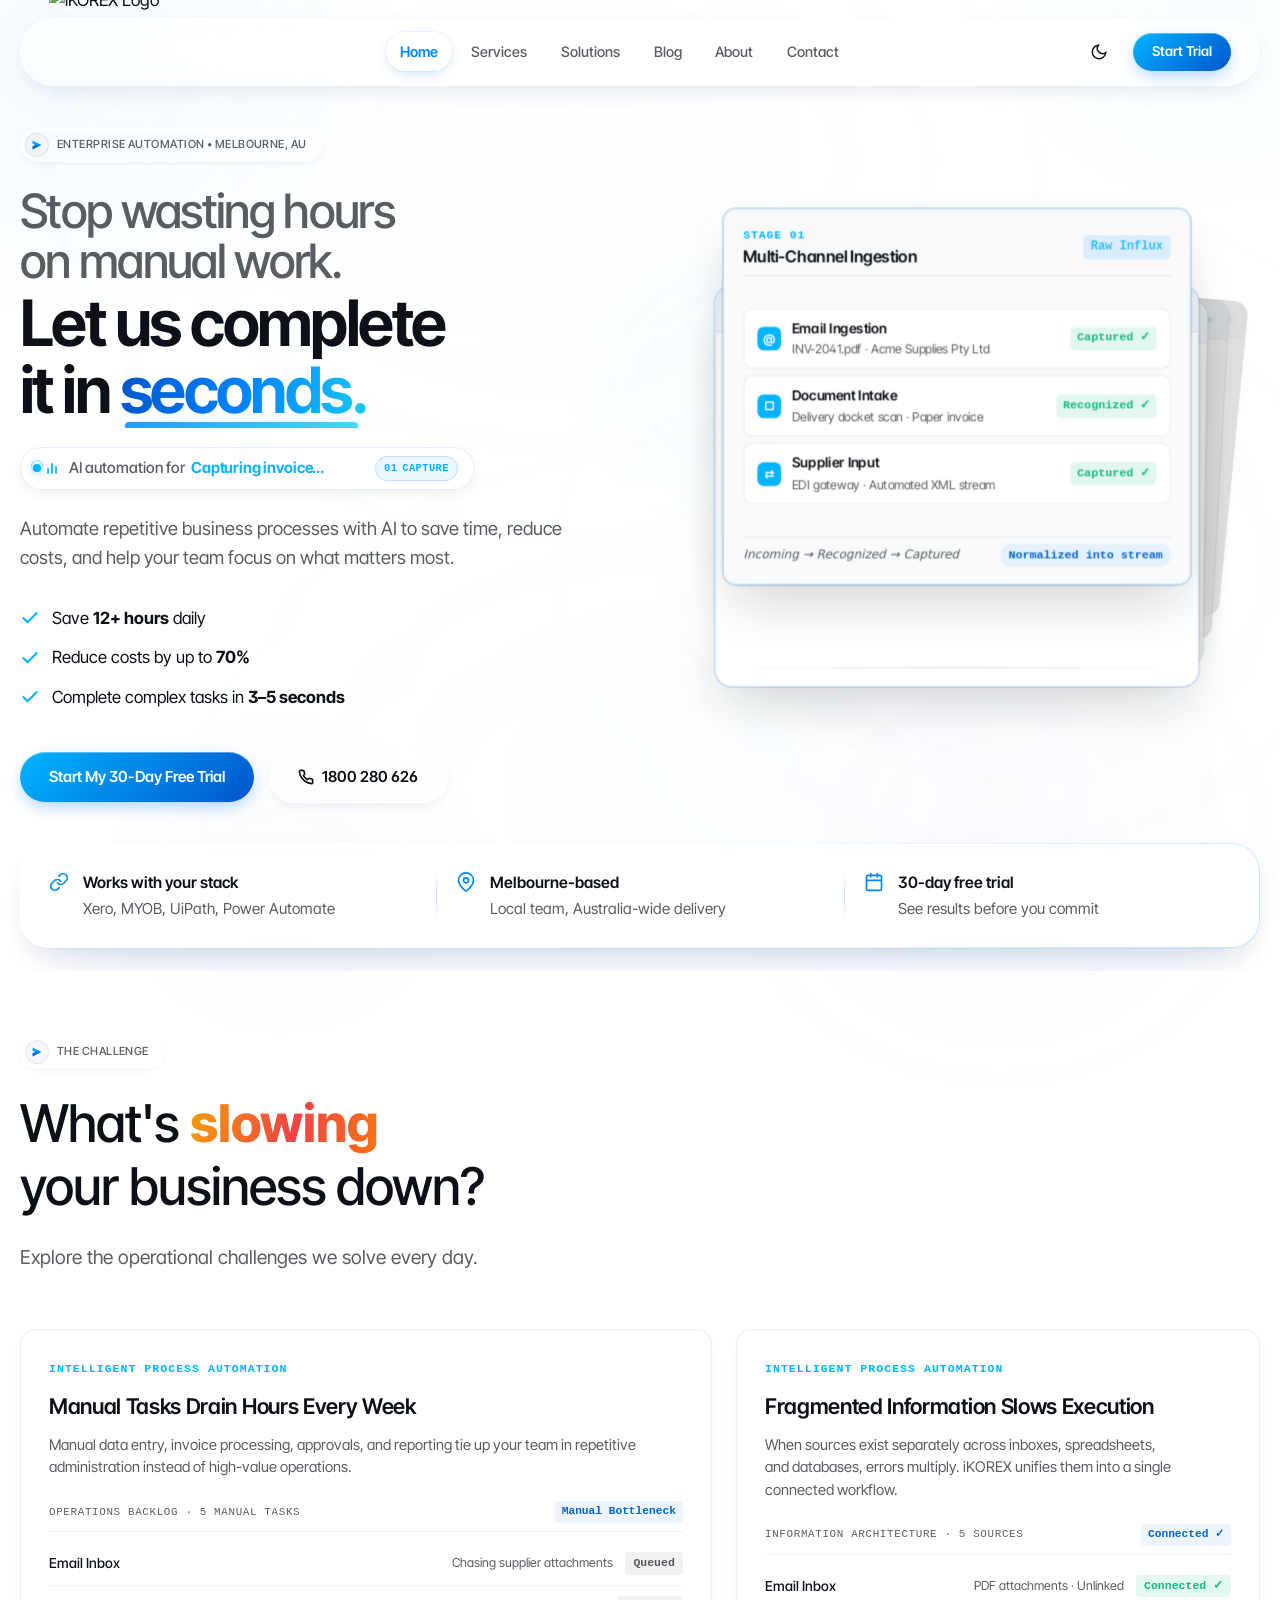
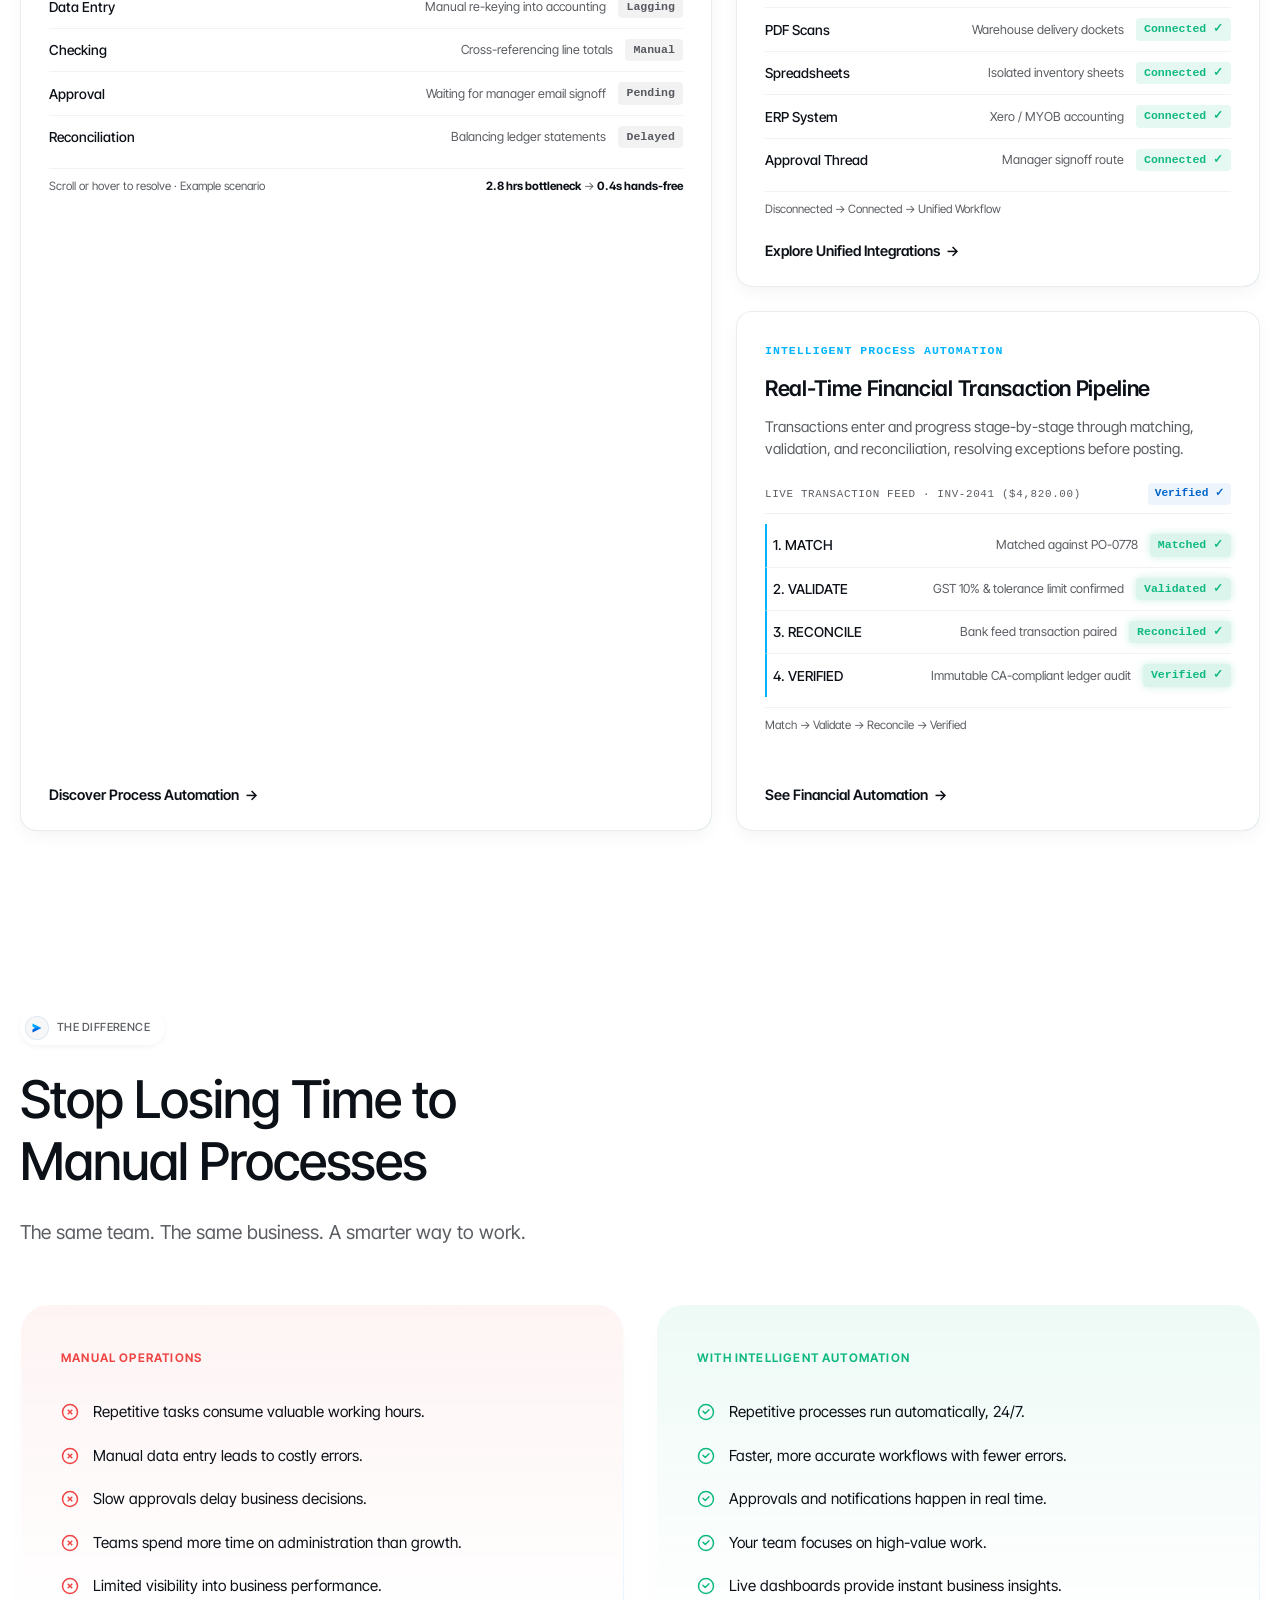
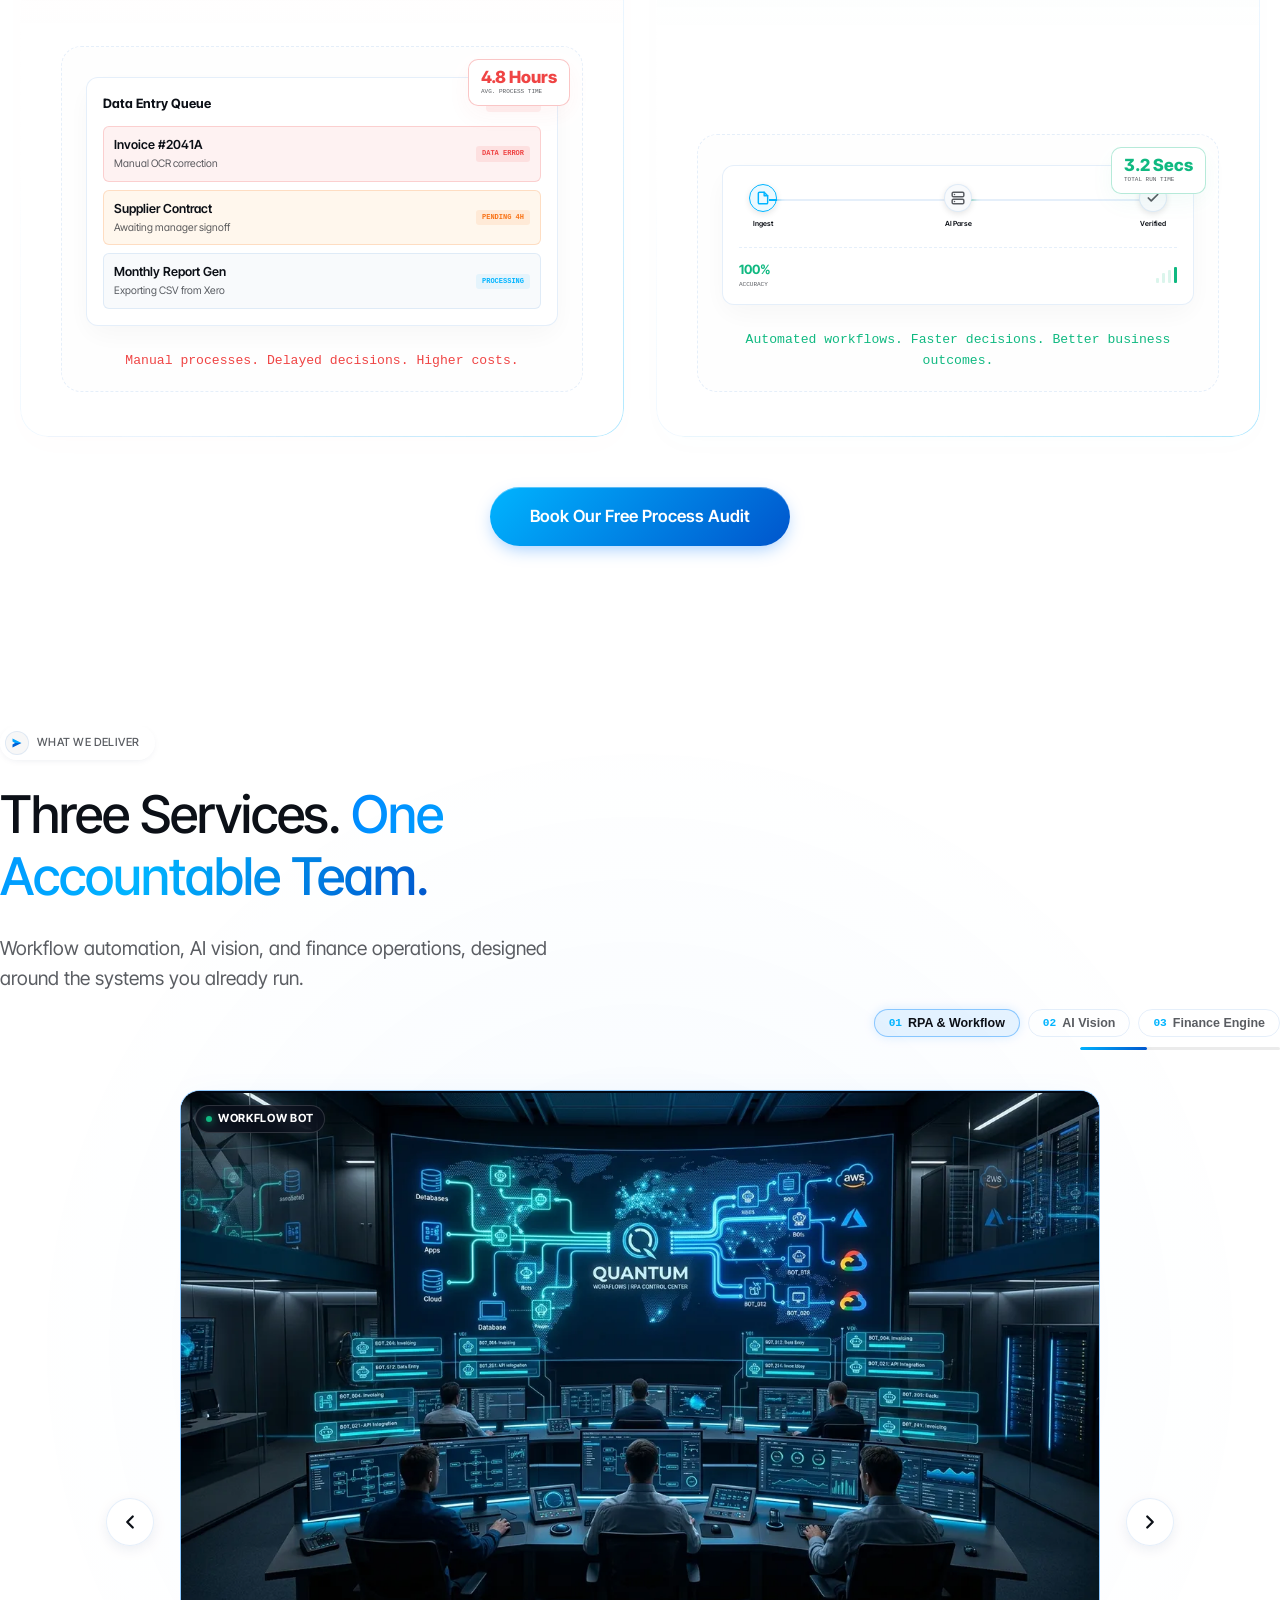
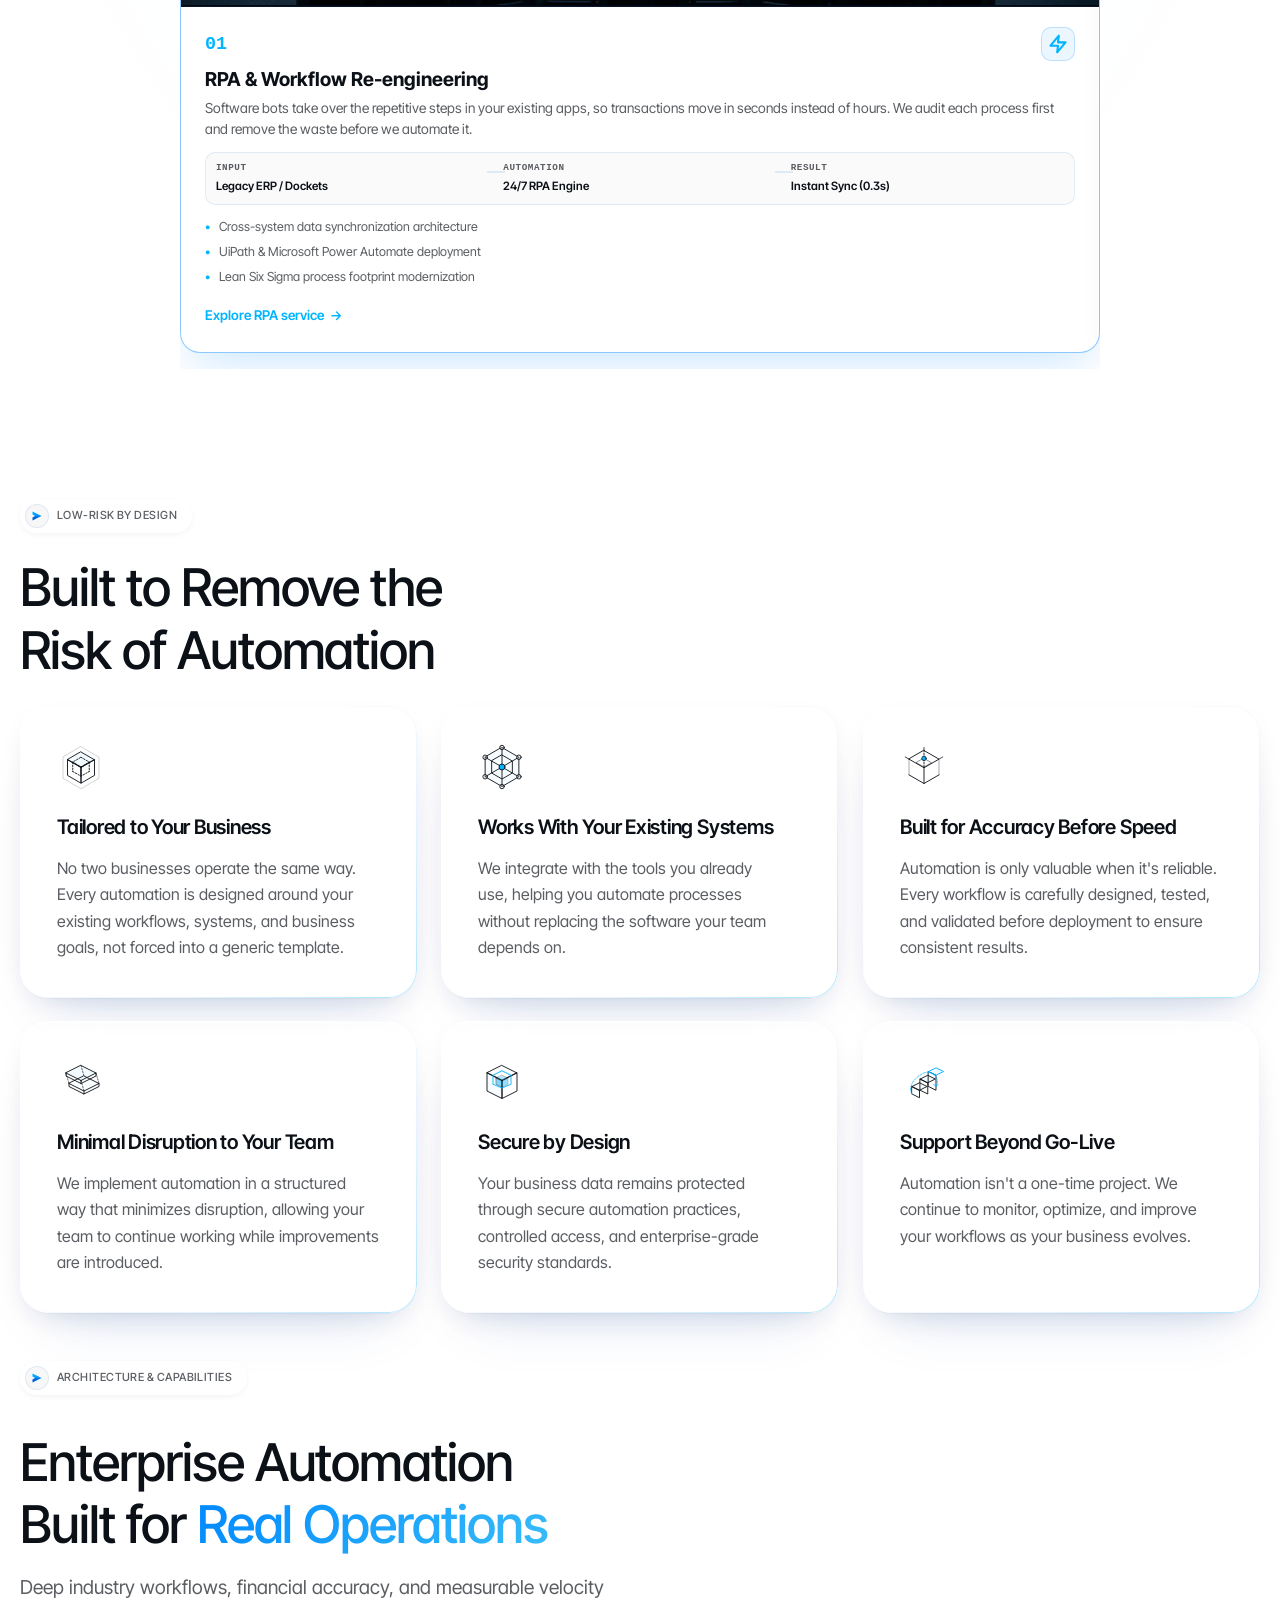
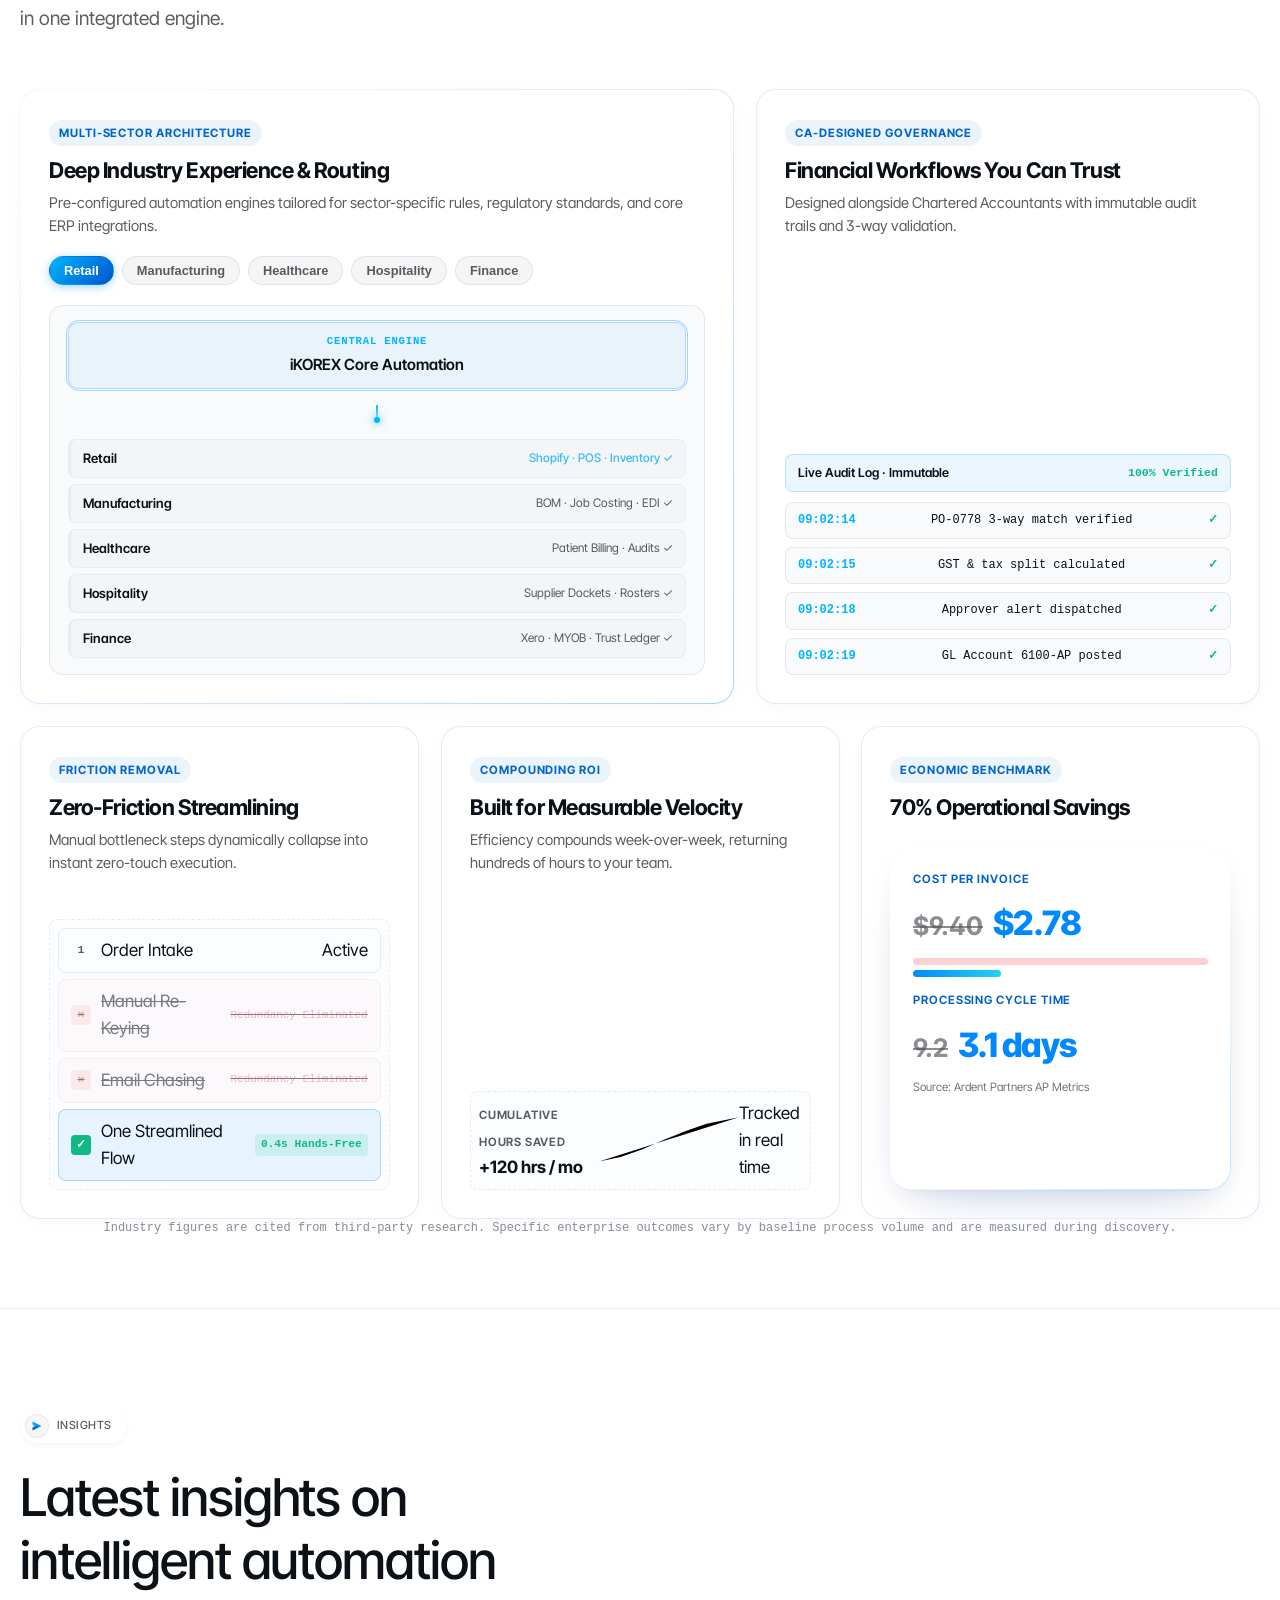
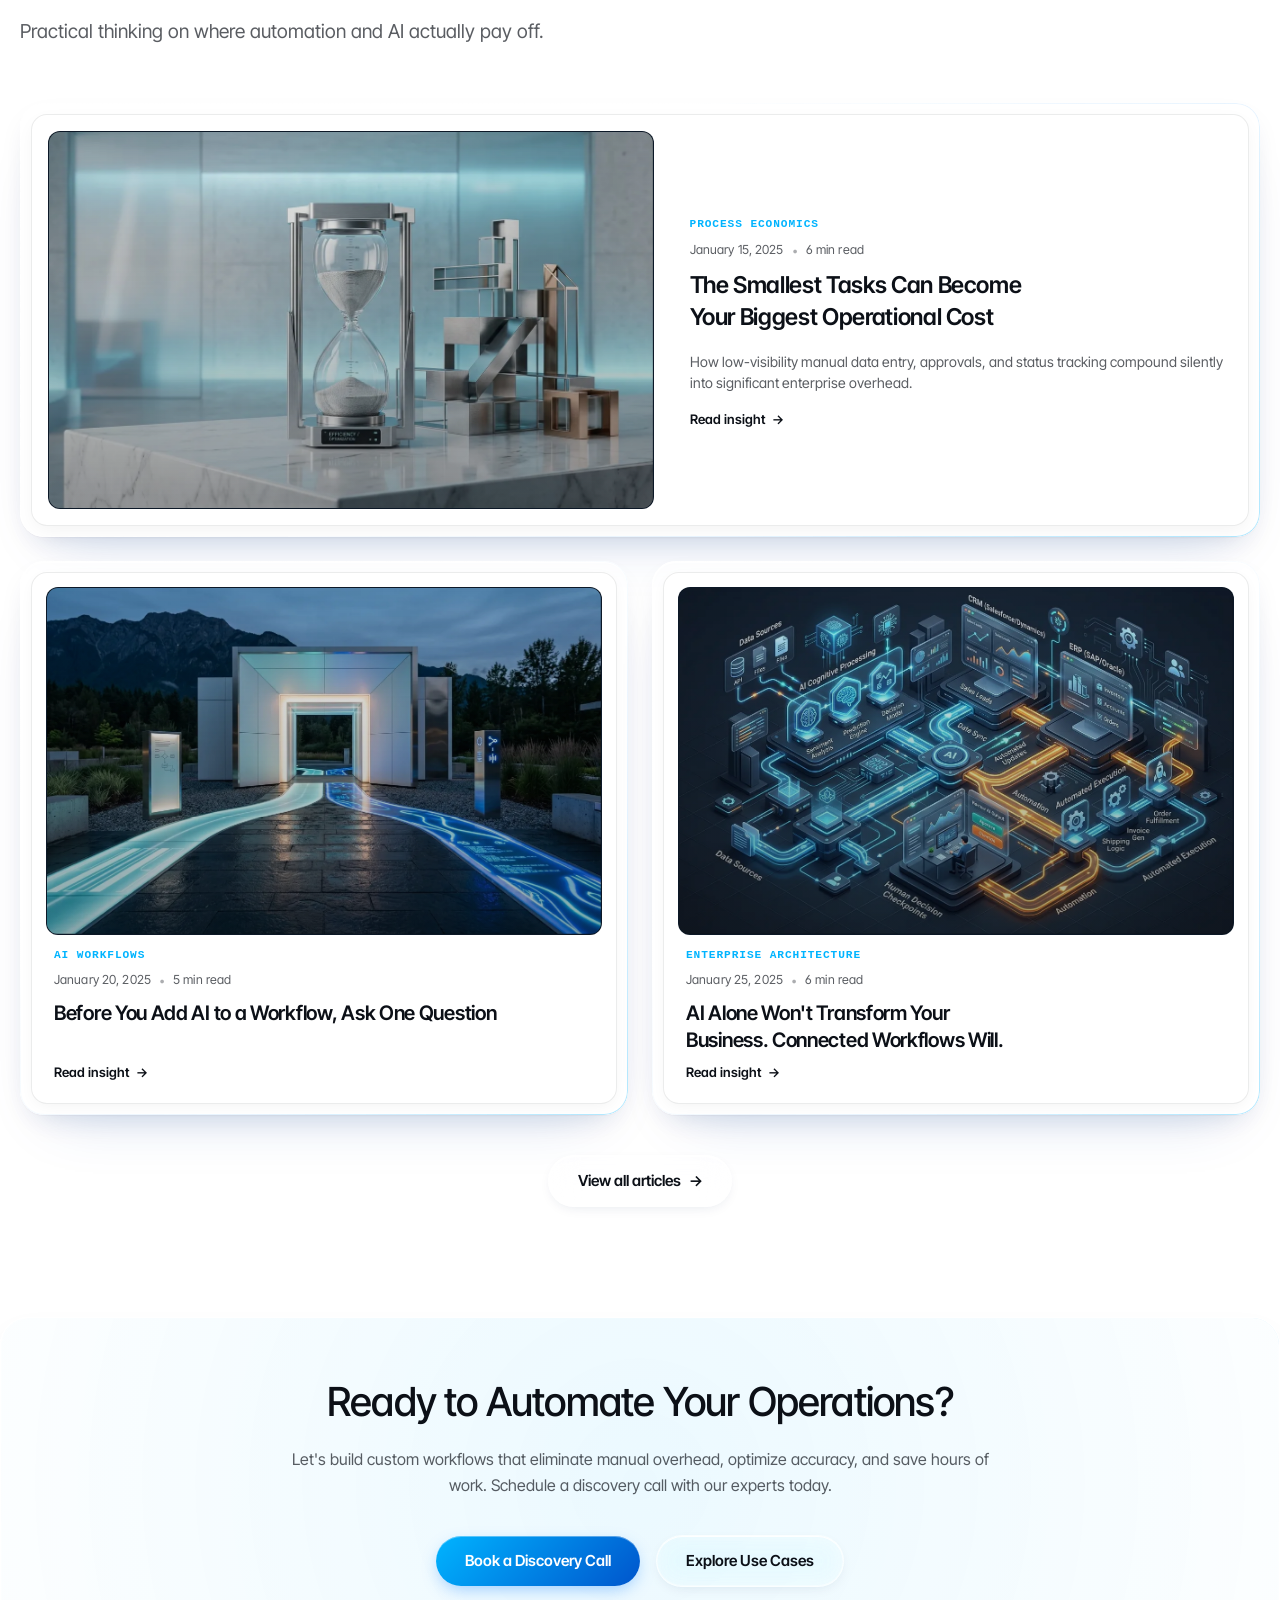
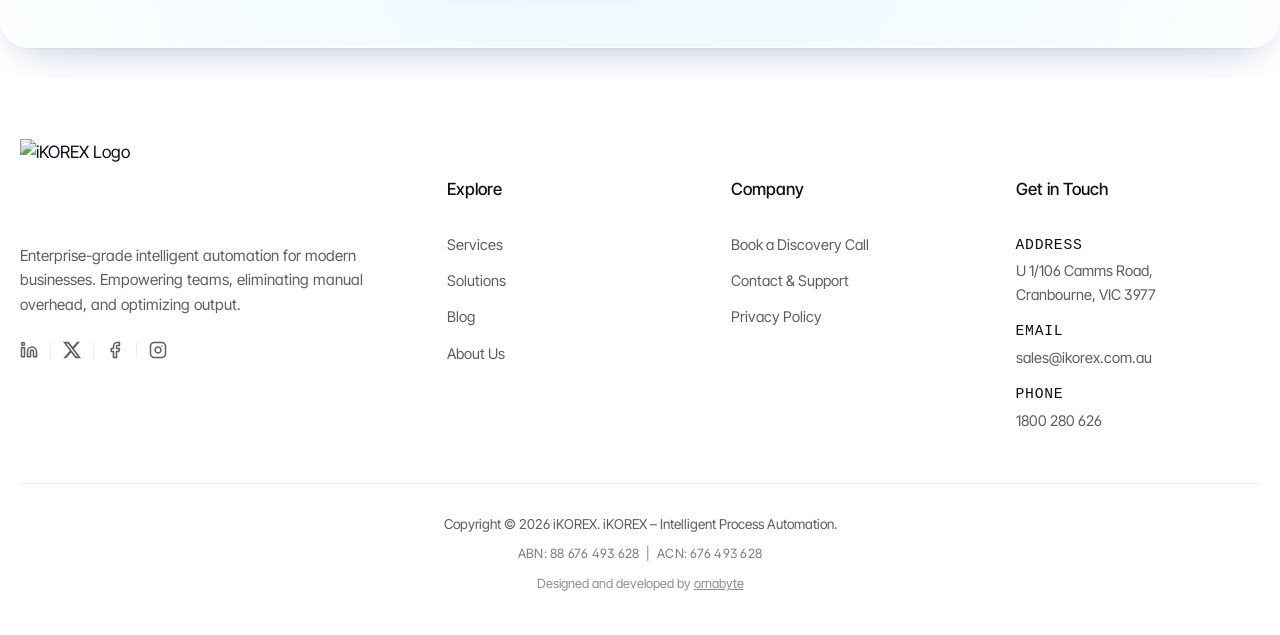
==== commit 88e282a9: "fix(services): make carousel navigation arrows and tab transitions fully functional" ====
--- a/index.html
+++ b/index.html
@@ -51,11 +51,25 @@
     href="https://fonts.googleapis.com/css2?family=Inter+Tight:ital,wght@0,300..800;1,300..800&display=swap"
     rel="stylesheet">
   <script>
-    try { if (sessionStorage.getItem('ikx-intro-seen')) document.documentElement.classList.add('intro-seen'); } catch (e) { }
+    try { if (sessionStorage.getItem('ikx-intro-seen') || window.location.search.includes('no-intro')) document.documentElement.classList.add('intro-seen'); } catch (e) { }
+    (function () {
+      try {
+        const p = new URLSearchParams(window.location.search);
+        const s = p.get('scroll');
+        if (s) {
+          window.addEventListener('load', function () {
+            setTimeout(function () {
+              const el = document.getElementById(s);
+              if (el) el.scrollIntoView({ behavior: 'instant', block: 'start' });
+            }, 80);
+          });
+        }
+      } catch (e) { }
+    })();
   </script>
 
   <!-- Custom Stylesheet -->
-  <link rel="stylesheet" href="style.css?v=7">
+  <link rel="stylesheet" href="style.css?v=12">
 </head>
 
 <body>
@@ -69,6 +83,9 @@
       } catch (e) { }
     })();
   </script>
+
+  <!-- Homepage Reactive Star / Node Background Canvas -->
+  <canvas class="homepage-network-canvas" id="homepageNetworkCanvas" aria-hidden="true" style="position: fixed; top: 0; left: 0; width: 100vw; height: 100vh; pointer-events: none; z-index: 1; display: block; opacity: 1;"></canvas>
 
   <!-- Preloader -->
   <div id="preloader">
@@ -138,7 +155,6 @@
 
   <!-- Hero Section -->
   <section class="hero-section" id="hero">
-    <canvas class="hero-network-canvas" id="heroNetworkCanvas" aria-hidden="true"></canvas>
     <div class="section-container hero-grid">
       <div class="hero-content">
         <div class="custom-badge animate-fade-in" style="animation-delay: 0.1s;">
@@ -929,6 +945,268 @@
     </div>
   </section>
 
+  <!-- Services Horizontal Journey Section -->
+  <section class="services-section services-journey-section" id="services" aria-label="Our Core Services">
+    <div class="services-journey-pinned">
+      <div class="services-sticky-viewport">
+        <div class="section-container services-header-wrap">
+          <div class="services-header-content">
+            <div class="custom-badge">
+              <span class="badge-icon-wrapper">
+                <svg viewBox="0 0 24 24" fill="none" class="badge-svg" aria-hidden="true">
+                  <path d="M3 3 L21 12 L8 12 L3 9 Z" fill="#00a2ff" />
+                  <path d="M3 21 L21 12 L8 12 L3 15 Z" fill="#0062d6" />
+                </svg>
+              </span>
+              <span class="badge-text">What We Deliver</span>
+            </div>
+            <h2 class="section-title">Three Services. <span class="text-gradient">One Accountable Team.</span></h2>
+            <p class="section-subtitle">Workflow automation, AI vision, and finance operations, designed around the systems you already run.</p>
+          </div>
+          <div class="services-track-indicator" aria-label="Services scroll progress">
+            <div class="services-indicator-tabs">
+              <button class="track-tab is-active" type="button" data-service-idx="0" onclick="if(window.ikxServicesGoTo){window.ikxServicesGoTo(0);}return false;"><span>01</span> RPA &amp; Workflow</button>
+              <button class="track-tab" type="button" data-service-idx="1" onclick="if(window.ikxServicesGoTo){window.ikxServicesGoTo(1);}return false;"><span>02</span> AI Vision</button>
+              <button class="track-tab" type="button" data-service-idx="2" onclick="if(window.ikxServicesGoTo){window.ikxServicesGoTo(2);}return false;"><span>03</span> Finance Engine</button>
+            </div>
+            <div class="services-progress-rail">
+              <div class="services-progress-bar" id="servicesProgressBar"></div>
+            </div>
+          </div>
+        </div>
+
+        <script>
+          window.ikxServicesMove = window.ikxServicesMove || function(dir) {
+            var track = document.getElementById('servicesJourneyTrack');
+            var cards = track ? Array.from(track.querySelectorAll('.service-journey-card')) : [];
+            var tabs = Array.from(document.querySelectorAll('#services .track-tab'));
+            var bar = document.getElementById('servicesProgressBar');
+            if (!track || !cards.length) return;
+            var cur = cards.findIndex(function(c) { return c.classList.contains('is-active'); });
+            if (cur === -1) cur = 0;
+            var next = ((cur + dir) % cards.length + cards.length) % cards.length;
+            track.style.transition = 'transform 550ms cubic-bezier(0.22, 1, 0.36, 1)';
+            track.style.setProperty('transform', 'translate3d(-' + (next * 100) + '%, 0, 0)', 'important');
+            cards.forEach(function(c, i) { c.classList.toggle('is-active', i === next); });
+            tabs.forEach(function(t, i) { t.classList.toggle('is-active', i === next); });
+            if (bar) bar.style.width = (((next + 1) / cards.length) * 100) + '%';
+          };
+          window.ikxServicesGoTo = window.ikxServicesGoTo || function(idx) {
+            var track = document.getElementById('servicesJourneyTrack');
+            var cards = track ? Array.from(track.querySelectorAll('.service-journey-card')) : [];
+            var tabs = Array.from(document.querySelectorAll('#services .track-tab'));
+            var bar = document.getElementById('servicesProgressBar');
+            if (!track || !cards.length) return;
+            var target = ((idx % cards.length) + cards.length) % cards.length;
+            track.style.transition = 'transform 550ms cubic-bezier(0.22, 1, 0.36, 1)';
+            track.style.setProperty('transform', 'translate3d(-' + (target * 100) + '%, 0, 0)', 'important');
+            cards.forEach(function(c, i) { c.classList.toggle('is-active', i === target); });
+            tabs.forEach(function(t, i) { t.classList.toggle('is-active', i === target); });
+            if (bar) bar.style.width = (((target + 1) / cards.length) * 100) + '%';
+          };
+        </script>
+
+        <!-- Centered Services Carousel with Side Navigation Arrows -->
+        <div class="services-carousel-wrapper">
+          <button class="services-carousel-prev" id="servicesCarouselPrev" type="button" aria-label="Previous service slide" onclick="if(window.ikxServicesMove){window.ikxServicesMove(-1);}return false;">
+            <svg viewBox="0 0 24 24" width="22" height="22" fill="none" stroke="currentColor" stroke-width="2.5" stroke-linecap="round" stroke-linejoin="round" aria-hidden="true">
+              <polyline points="15 18 9 12 15 6"></polyline>
+            </svg>
+          </button>
+
+          <!-- Horizontal Track Container -->
+          <div class="services-track-shell" id="servicesTrackShell">
+            <div class="services-journey-track" id="servicesJourneyTrack">
+
+            <!-- Service Card 01: RPA & Workflow -->
+            <article class="service-journey-card is-active" data-service-card="0">
+              <div class="s-card-media-wrap">
+                <video src="assets/images/rpa-workflow.mp4" poster="assets/images/services-rpa-workflow.webp" autoplay loop muted playsinline preload="metadata" class="s-card-media-video">
+                  <img src="assets/images/services-rpa-workflow.webp" alt="RPA &amp; Workflow Re-engineering" class="s-card-media-video">
+                </video>
+                <div class="s-card-badge">
+                  <span class="s-badge-dot"></span>
+                  <span>Workflow Bot</span>
+                </div>
+              </div>
+              <div class="s-card-body">
+                <div class="s-card-header">
+                  <span class="s-card-num">01</span>
+                  <div class="s-card-icon" aria-hidden="true">
+                    <svg viewBox="0 0 24 24" width="20" height="20" fill="none" stroke="currentColor" stroke-width="2.5" stroke-linecap="round" stroke-linejoin="round">
+                      <polygon points="13 2 3 14 12 14 11 22 21 10 12 10 13 2"></polygon>
+                    </svg>
+                  </div>
+                </div>
+                <h3 class="s-card-title">RPA &amp; Workflow Re-engineering</h3>
+                <p class="s-card-desc">Software bots take over the repetitive steps in your existing apps, so transactions move in seconds instead of hours. We audit each process first and remove the waste before we automate it.</p>
+
+                <!-- Internal Service Motion Sequence: Input -> Automation -> Output -->
+                <div class="s-card-pipeline" aria-label="Process automation pipeline">
+                  <div class="pipeline-node node-in">
+                    <span class="p-node-label">INPUT</span>
+                    <strong class="p-node-val">Legacy ERP / Dockets</strong>
+                  </div>
+                  <div class="pipeline-connector">
+                    <span class="p-stream-line"></span>
+                    <span class="p-stream-pulse"></span>
+                  </div>
+                  <div class="pipeline-node node-mid">
+                    <span class="p-node-label">AUTOMATION</span>
+                    <strong class="p-node-val">24/7 RPA Engine</strong>
+                  </div>
+                  <div class="pipeline-connector">
+                    <span class="p-stream-line"></span>
+                    <span class="p-stream-pulse"></span>
+                  </div>
+                  <div class="pipeline-node node-out">
+                    <span class="p-node-label">RESULT</span>
+                    <strong class="p-node-val text-green">Instant Sync (0.3s)</strong>
+                  </div>
+                </div>
+
+                <ul class="s-card-features">
+                  <li>Cross-system data synchronization architecture</li>
+                  <li>UiPath &amp; Microsoft Power Automate deployment</li>
+                  <li>Lean Six Sigma process footprint modernization</li>
+                </ul>
+
+                <div class="s-card-cta">
+                  <a href="services.html" class="s-card-link">Explore RPA service <span class="arrow">&rarr;</span></a>
+                </div>
+              </div>
+            </article>
+
+            <!-- Service Card 02: AI Camera Security Monitoring -->
+            <article class="service-journey-card" data-service-card="1">
+              <div class="s-card-media-wrap">
+                <img src="assets/images/services-ai-security.webp" alt="AI Camera Security Monitoring" class="s-card-media-video" loading="lazy">
+                <div class="s-card-badge">
+                  <span class="s-badge-dot"></span>
+                  <span>AI Detection</span>
+                </div>
+              </div>
+              <div class="s-card-body">
+                <div class="s-card-header">
+                  <span class="s-card-num">02</span>
+                  <div class="s-card-icon" aria-hidden="true">
+                    <svg viewBox="0 0 24 24" width="20" height="20" fill="none" stroke="currentColor" stroke-width="2.5" stroke-linecap="round" stroke-linejoin="round">
+                      <path d="M1 12s4-8 11-8 11 8 11 8-4 8-11 8-11-8-11-8z"></path>
+                      <circle cx="12" cy="12" r="3"></circle>
+                    </svg>
+                  </div>
+                </div>
+                <h3 class="s-card-title">AI Camera Security Monitoring</h3>
+                <p class="s-card-desc">Computer vision that works with the cameras you already have. It spots concealment behaviour in real time and alerts your floor team with a short video clip, so losses are stopped as they happen.</p>
+
+                <!-- Internal Service Motion Sequence: Input -> Automation -> Output -->
+                <div class="s-card-pipeline" aria-label="Process automation pipeline">
+                  <div class="pipeline-node node-in">
+                    <span class="p-node-label">INPUT</span>
+                    <strong class="p-node-val">Existing CCTV Feeds</strong>
+                  </div>
+                  <div class="pipeline-connector">
+                    <span class="p-stream-line"></span>
+                    <span class="p-stream-pulse"></span>
+                  </div>
+                  <div class="pipeline-node node-mid">
+                    <span class="p-node-label">ANALYSIS</span>
+                    <strong class="p-node-val">Behavioral AI Model</strong>
+                  </div>
+                  <div class="pipeline-connector">
+                    <span class="p-stream-line"></span>
+                    <span class="p-stream-pulse"></span>
+                  </div>
+                  <div class="pipeline-node node-out">
+                    <span class="p-node-label">RESULT</span>
+                    <strong class="p-node-val text-green">Instant Clip &amp; Alert</strong>
+                  </div>
+                </div>
+
+                <ul class="s-card-features">
+                  <li>Advanced in-aisle gesture classification models</li>
+                  <li>Instant on-floor smart alerts with short proof clips</li>
+                  <li>100% face-free, anonymous behavioral profiling</li>
+                </ul>
+
+                <div class="s-card-cta">
+                  <a href="services.html" class="s-card-link">Explore AI vision service <span class="arrow">&rarr;</span></a>
+                </div>
+              </div>
+            </article>
+
+            <!-- Service Card 03: Accounting, Bookkeeping & Financial Reporting -->
+            <article class="service-journey-card" data-service-card="2">
+              <div class="s-card-media-wrap">
+                <img src="assets/images/services-financial-reporting.webp" alt="Accounting, Bookkeeping &amp; Financial Reporting" class="s-card-media-video" loading="lazy">
+                <div class="s-card-badge">
+                  <span class="s-badge-dot"></span>
+                  <span>Financial AI</span>
+                </div>
+              </div>
+              <div class="s-card-body">
+                <div class="s-card-header">
+                  <span class="s-card-num">03</span>
+                  <div class="s-card-icon" aria-hidden="true">
+                    <svg viewBox="0 0 24 24" width="20" height="20" fill="none" stroke="currentColor" stroke-width="2.5" stroke-linecap="round" stroke-linejoin="round">
+                      <rect x="2" y="3" width="20" height="14" rx="2" ry="2"></rect>
+                      <line x1="8" y1="21" x2="16" y2="21"></line>
+                      <line x1="12" y1="17" x2="12" y2="21"></line>
+                    </svg>
+                  </div>
+                </div>
+                <h3 class="s-card-title">Accounting, Bookkeeping &amp; Financial Reporting</h3>
+                <p class="s-card-desc">Reliable day-to-day bookkeeping and reporting, backed by automation. Your numbers stay current, reconciled, and compliant with Australian standards.</p>
+
+                <!-- Internal Service Motion Sequence: Input -> Automation -> Output -->
+                <div class="s-card-pipeline" aria-label="Process automation pipeline">
+                  <div class="pipeline-node node-in">
+                    <span class="p-node-label">INPUT</span>
+                    <strong class="p-node-val">Bank Feeds &amp; Invoices</strong>
+                  </div>
+                  <div class="pipeline-connector">
+                    <span class="p-stream-line"></span>
+                    <span class="p-stream-pulse"></span>
+                  </div>
+                  <div class="pipeline-node node-mid">
+                    <span class="p-node-label">GOVERNANCE</span>
+                    <strong class="p-node-val">CA Matching Engine</strong>
+                  </div>
+                  <div class="pipeline-connector">
+                    <span class="p-stream-line"></span>
+                    <span class="p-stream-pulse"></span>
+                  </div>
+                  <div class="pipeline-node node-out">
+                    <span class="p-node-label">RESULT</span>
+                    <strong class="p-node-val text-green">Automated GL Post</strong>
+                  </div>
+                </div>
+
+                <ul class="s-card-features">
+                  <li>Daily reconciliation, ledger audits, and tech setups (Xero, MYOB)</li>
+                  <li>Full AASB &amp; IFRS statement frameworks and compliance reporting</li>
+                  <li>Live budget variations, job costing, and automated CFO panels</li>
+                </ul>
+
+                <div class="s-card-cta">
+                  <a href="services.html" class="s-card-link">Explore finance service <span class="arrow">&rarr;</span></a>
+                </div>
+              </div>
+            </article>
+
+          </div>
+        </div>
+
+        <button class="services-carousel-next" id="servicesCarouselNext" type="button" aria-label="Next service slide" onclick="if(window.ikxServicesMove){window.ikxServicesMove(1);}return false;">
+          <svg viewBox="0 0 24 24" width="22" height="22" fill="none" stroke="currentColor" stroke-width="2.5" stroke-linecap="round" stroke-linejoin="round" aria-hidden="true">
+            <polyline points="9 18 15 12 9 6"></polyline>
+          </svg>
+        </button>
+      </div>
+      </div>
+    </div>
+  </section>
+
   <!-- Risk Removed Section -->
   <section class="risk-section" id="risk-removed">
     <div class="section-container">
@@ -1109,7 +1387,7 @@
           </div>
 
           <!-- Structural Branching Architecture Visual: One Core Engine branching into 5 sectors -->
-          <div class="card-visual-compact viz viz-industry-branch" data-viz aria-label="One Core Automation Engine Structural Branching">
+          <div class="card-visual-branch viz viz-industry-branch" data-viz aria-label="One Core Automation Engine Structural Branching">
             <div class="industry-nav-pills" role="tablist" aria-label="Industry engine modes">
               <button class="ind-pill is-active" type="button" data-ind="retail">Retail</button>
               <button class="ind-pill" type="button" data-ind="mfg">Manufacturing</button>
@@ -1158,7 +1436,7 @@
             <p class="capability-body">Designed alongside Chartered Accountants with immutable audit trails and 3-way validation.</p>
           </div>
 
-          <div class="card-visual-compact viz viz-audit" data-viz aria-hidden="true">
+          <div class="card-visual-audit viz viz-audit" data-viz aria-hidden="true">
             <div class="viz-audit-header">
               <span class="viz-audit-title">Live Audit Log &middot; Immutable</span>
               <span class="viz-audit-status">100% Verified</span>
@@ -1442,7 +1720,7 @@
   </footer>
 
   <!-- Custom Logic Script -->
-  <script src="main.js?v=7"></script>
+  <script src="main.js?v=12"></script>
 </body>
 
 </html>
--- a/style.css
+++ b/style.css
@@ -2153,7 +2153,8 @@
 
 /* Visual wrapper for cards */
 .card-visual-compact {
-  height: 64px;
+  min-height: 80px;
+  height: auto;
   width: 100%;
   margin-top: 24px;
   display: flex;
@@ -8210,20 +8211,16 @@
   overflow: hidden;
 }
 
-.hero-network-canvas {
+.homepage-network-canvas {
   position: fixed;
   inset: 0;
   width: 100vw;
   height: 100vh;
   pointer-events: none;
-  z-index: 0;
-  opacity: 0.82;
-  transition: opacity 0.5s ease;
-}
-
-body.dark-theme .hero-network-canvas {
-  opacity: 0.88;
-}
+  z-index: 1;
+  opacity: 1 !important;
+}
+
 
 .hero-section,
 .diagnosis-section,
@@ -9267,8 +9264,15 @@
 }
 
 /* --- Capabilities Section: Intelligent Automation Network & Scroll Choreography --- */
+/* Tighten vertical gap between risk-removed and capabilities */
+.risk-section {
+  padding-top: 50px !important;
+  padding-bottom: 24px !important;
+}
+
 .capabilities-section {
-  padding: 96px 0;
+  padding-top: 24px !important;
+  padding-bottom: 70px !important;
   position: relative;
   overflow: hidden;
   background: transparent;
@@ -11045,21 +11049,95 @@
   to { opacity: 1; transform: translateY(0); }
 }
 
-/* Structural Branching Tree in Bento Capabilities */
-.viz-industry-branch {
+/* ============================================================
+   RESTORED INDUSTRIES SECTION — DEEP INDUSTRY EXPERIENCE & ROUTING
+   ============================================================ */
+
+.bento-industry-card {
+  display: flex !important;
+  flex-direction: column !important;
+  justify-content: flex-start !important;
+  min-height: 520px;
+  box-sizing: border-box;
+  overflow: visible;
+}
+
+.bento-industry-card .bento-card-content {
+  margin-bottom: 18px;
+  flex-shrink: 0;
+}
+
+/* Card Visual Branch Container */
+.card-visual-branch {
+  width: 100%;
   display: flex;
   flex-direction: column;
   gap: 14px;
+  margin-top: 0;
+  box-sizing: border-box;
+}
+
+/* Industry Nav Pills (Tabs) */
+.industry-nav-pills {
+  display: flex;
+  flex-wrap: wrap;
+  gap: 8px;
+  margin-bottom: 6px;
+  width: 100%;
+  box-sizing: border-box;
+}
+
+.ind-pill {
+  border: 1px solid var(--border-color);
+  background: rgba(12, 16, 23, 0.04);
+  color: var(--text-muted);
+  padding: 6px 14px;
+  border-radius: 999px;
+  font-size: 0.8rem;
+  font-weight: 600;
+  cursor: pointer;
+  transition: all 0.22s ease;
+  line-height: 1.2;
+}
+
+body.dark-theme .ind-pill {
+  background: rgba(255, 255, 255, 0.05);
+  border-color: rgba(255, 255, 255, 0.08);
+  color: #94a3b8;
+}
+
+.ind-pill:hover {
+  background: rgba(0, 136, 255, 0.12);
+  border-color: rgba(0, 136, 255, 0.3);
+  color: var(--text-main);
+}
+
+.ind-pill.is-active {
+  background: var(--brand-grad);
+  border-color: transparent;
+  color: #fff;
+  box-shadow: 0 2px 10px rgba(0, 136, 255, 0.35);
+}
+
+/* Structural Branching Tree Container */
+.viz-industry-branch {
+  display: flex;
+  flex-direction: column;
+  gap: 14px;
+  width: 100%;
+  box-sizing: border-box;
 }
 
 .ind-branch-tree {
   display: flex;
   flex-direction: column;
-  gap: 12px;
+  gap: 10px;
   background: rgba(255, 255, 255, 0.02);
   border: 1px solid var(--border-color);
-  border-radius: 12px;
-  padding: 16px;
+  border-radius: 14px;
+  padding: 16px 18px;
+  box-sizing: border-box;
+  width: 100%;
 }
 
 body:not(.dark-theme) .ind-branch-tree {
@@ -11067,31 +11145,36 @@
   border-color: rgba(12, 16, 23, 0.08);
 }
 
+/* Central Engine Box */
 .branch-core {
   position: relative;
   display: flex;
   flex-direction: column;
-  gap: 2px;
-  padding: 8px 12px;
-  border-radius: 8px;
-  background: rgba(0, 136, 255, 0.05);
-  border: 1px solid rgba(0, 136, 255, 0.2);
-  margin-bottom: 6px;
+  align-items: center;
+  justify-content: center;
+  gap: 3px;
+  padding: 10px 14px;
+  border-radius: 10px;
+  background: rgba(0, 136, 255, 0.06);
+  border: 1px solid rgba(0, 136, 255, 0.25);
+  text-align: center;
+  box-sizing: border-box;
+  margin-bottom: 2px;
 }
 
 .branch-core::before {
   content: '';
   position: absolute;
   inset: -3px;
-  border-radius: 11px;
+  border-radius: 13px;
   border: 1px solid rgba(0, 136, 255, 0.35);
   animation: branch-core-pulse 3s infinite ease-in-out;
   pointer-events: none;
 }
 
 @keyframes branch-core-pulse {
-  0%, 100% { opacity: 0.2; transform: scale(0.99); }
-  50% { opacity: 0.75; transform: scale(1.01); box-shadow: 0 0 14px rgba(0, 136, 255, 0.2); }
+  0%, 100% { opacity: 0.25; transform: scale(0.995); }
+  50% { opacity: 0.8; transform: scale(1.005); box-shadow: 0 0 14px rgba(0, 136, 255, 0.25); }
 }
 
 body.dark-theme .branch-core::before {
@@ -11103,7 +11186,7 @@
   font-size: 0.66rem;
   font-weight: 700;
   letter-spacing: 0.08em;
-  color: var(--accent-blue);
+  color: var(--accent-blue, #0088ff);
   text-transform: uppercase;
 }
 
@@ -11113,42 +11196,148 @@
   color: var(--text-main);
 }
 
+/* Connector Stalk */
+.branch-tree-stalk {
+  width: 2px;
+  height: 16px;
+  margin: 4px auto 8px auto;
+  background: linear-gradient(180deg, var(--accent-blue, #0088ff), rgba(0, 136, 255, 0.25));
+  border-radius: 2px;
+  position: relative;
+}
+
+.branch-tree-stalk::after {
+  content: '';
+  position: absolute;
+  bottom: -2px;
+  left: 50%;
+  transform: translateX(-50%);
+  width: 6px;
+  height: 6px;
+  border-radius: 50%;
+  background: var(--accent-blue, #0088ff);
+  box-shadow: 0 0 8px var(--accent-blue, #0088ff);
+}
+
+/* Industry Rows / Cards Grid */
 .branch-sectors-grid {
   display: flex;
   flex-direction: column;
   gap: 6px;
+  width: 100%;
+  box-sizing: border-box;
 }
 
 .branch-sector {
   display: flex;
   align-items: center;
   justify-content: space-between;
-  padding: 6px 12px;
-  border-radius: 6px;
+  padding: 8px 12px;
+  border-radius: 8px;
   background: rgba(255, 255, 255, 0.02);
-  border-left: 2px solid transparent;
+  border: 1px solid rgba(255, 255, 255, 0.04);
+  border-left: 3px solid transparent;
   transition: all 0.25s ease;
+  box-sizing: border-box;
+}
+
+body:not(.dark-theme) .branch-sector {
+  background: rgba(0, 0, 0, 0.02);
+  border-color: rgba(0, 0, 0, 0.04);
 }
 
 .branch-sector.is-active {
-  border-left-color: var(--accent-blue);
+  border-left-color: var(--accent-blue, #0088ff);
   background: rgba(0, 136, 255, 0.08);
+  border-color: rgba(0, 136, 255, 0.25);
 }
 
 .branch-sector .sector-tag {
-  font-size: 0.8rem;
+  font-size: 0.82rem;
   font-weight: 600;
   color: var(--text-main);
 }
 
 .branch-sector .sector-dest {
-  font-size: 0.72rem;
+  font-size: 0.74rem;
   color: var(--text-muted);
 }
 
 .branch-sector.is-active .sector-dest {
   color: #38bdf8;
   font-weight: 500;
+}
+
+/* Card Visual Audit in Card 2 */
+.card-visual-audit {
+  width: 100%;
+  display: flex;
+  flex-direction: column;
+  gap: 10px;
+  margin-top: 0;
+  box-sizing: border-box;
+}
+
+.viz-audit-header {
+  display: flex;
+  align-items: center;
+  justify-content: space-between;
+  padding: 8px 12px;
+  border-radius: 8px;
+  background: rgba(0, 136, 255, 0.08);
+  border: 1px solid rgba(0, 136, 255, 0.2);
+  font-size: 0.78rem;
+  font-weight: 600;
+  box-sizing: border-box;
+}
+
+.viz-audit-title {
+  color: var(--text-main);
+}
+
+.viz-audit-status {
+  color: #10b981;
+  font-family: var(--font-mono, monospace);
+  font-size: 0.72rem;
+}
+
+.viz-audit-stack {
+  display: flex;
+  flex-direction: column;
+  gap: 8px;
+  width: 100%;
+  box-sizing: border-box;
+}
+
+.viz-audit-line {
+  display: flex;
+  align-items: center;
+  justify-content: space-between;
+  padding: 8px 12px;
+  border-radius: 8px;
+  background: rgba(255, 255, 255, 0.03);
+  border: 1px solid var(--border-color);
+  font-family: var(--font-mono, monospace);
+  font-size: 0.75rem;
+  color: var(--text-main);
+  box-sizing: border-box;
+  animation: audit-enter 0.45s cubic-bezier(0.22, 1, 0.36, 1) forwards;
+}
+
+body:not(.dark-theme) .viz-audit-line {
+  background: #f8fafc;
+  border-color: rgba(12, 16, 23, 0.08);
+}
+
+.viz-audit-line b {
+  color: var(--accent-blue, #0088ff);
+  font-weight: 600;
+}
+
+.viz-audit-line i {
+  color: #10b981;
+  font-style: normal;
+  font-weight: 700;
 }
 
 /* Zero-Friction Waste Streamlining */
@@ -11579,14 +11768,17 @@
 .reveal,
 .reveal-typo {
   opacity: 0;
-  will-change: transform, opacity, filter, clip-path;
-  transition-property: transform, opacity, filter, clip-path, letter-spacing;
+  transform: translateY(20px) scale(0.98);
+  will-change: transform, opacity;
+  transition-property: transform, opacity;
+  transition-duration: 550ms;
   transition-timing-function: cubic-bezier(0.16, 1, 0.3, 1);
 }
 
 .reveal.is-visible,
 .reveal-typo.is-visible {
   opacity: 1;
+  transform: translateY(0) scale(1);
 }
 
 /* LEVEL 1: Section Labels & Eyebrow Pills */
@@ -11595,10 +11787,8 @@
 .section-head .custom-badge.reveal,
 .card-pretitle.reveal,
 .bento-badge.reveal {
-  transform: translateY(14px) scale(0.98);
-  filter: blur(2.5px);
-  letter-spacing: 0.08em;
-  transition-duration: 0.65s;
+  transform: translateY(14px) scale(0.99);
+  transition-duration: 500ms;
   transition-delay: calc(var(--reveal-delay, 0ms) + 0ms);
 }
 .typo-level-1.is-visible,
@@ -11607,11 +11797,9 @@
 .card-pretitle.reveal.is-visible,
 .bento-badge.reveal.is-visible {
   transform: translateY(0) scale(1);
-  filter: blur(0);
-  letter-spacing: 0.04em;
-}
-
-/* LEVEL 2: Section Headings & Major Headlines */
+}
+
+/* LEVEL 2: Section Headings: slight upward movement + opacity resolution */
 .typo-level-2,
 .section-title.reveal,
 .page-title.reveal,
@@ -11619,12 +11807,9 @@
 .capability-title.reveal,
 .risk-card-title.reveal,
 .card-title.reveal {
-  transform: translateY(28px);
-  filter: blur(4px);
-  letter-spacing: -0.01em;
-  clip-path: inset(0 0 100% 0);
-  transition-duration: 0.85s;
-  transition-delay: calc(var(--reveal-delay, 0ms) + 75ms);
+  transform: translateY(20px);
+  transition-duration: 550ms;
+  transition-delay: calc(var(--reveal-delay, 0ms) + 40ms);
 }
 .typo-level-2.is-visible,
 .section-title.reveal.is-visible,
@@ -11634,12 +11819,9 @@
 .risk-card-title.reveal.is-visible,
 .card-title.reveal.is-visible {
   transform: translateY(0);
-  filter: blur(0);
-  letter-spacing: -0.03em;
-  clip-path: inset(0 0 0% 0);
-}
-
-/* LEVEL 3: Supporting Text & Subtitles */
+}
+
+/* LEVEL 3: Supporting Text & Subtitles: small delayed movement */
 .typo-level-3,
 .section-subtitle.reveal,
 .hero-description.reveal,
@@ -11649,10 +11831,9 @@
 .capability-body.reveal,
 .risk-card-body.reveal,
 .hero-checklist.reveal {
-  transform: translateY(20px);
-  filter: blur(2px);
-  transition-duration: 0.75s;
-  transition-delay: calc(var(--reveal-delay, 0ms) + 160ms);
+  transform: translateY(16px);
+  transition-duration: 550ms;
+  transition-delay: calc(var(--reveal-delay, 0ms) + 80ms);
 }
 .typo-level-3.is-visible,
 .section-subtitle.reveal.is-visible,
@@ -11664,7 +11845,6 @@
 .risk-card-body.reveal.is-visible,
 .hero-checklist.reveal.is-visible {
   transform: translateY(0);
-  filter: blur(0);
 }
 
 /* LEVEL 4: Data & Numeric Metrics */
@@ -11674,10 +11854,9 @@
 .stat-num.reveal,
 .tab-index-badge.reveal {
   font-variant-numeric: tabular-nums;
-  transform: translateY(12px) scale(0.96);
-  filter: blur(1.5px);
-  transition-duration: 0.7s;
-  transition-delay: calc(var(--reveal-delay, 0ms) + 240ms);
+  transform: translateY(12px) scale(0.98);
+  transition-duration: 550ms;
+  transition-delay: calc(var(--reveal-delay, 0ms) + 60ms);
 }
 .typo-level-4.is-visible,
 .perf-val.reveal.is-visible,
@@ -11685,7 +11864,6 @@
 .stat-num.reveal.is-visible,
 .tab-index-badge.reveal.is-visible {
   transform: translateY(0) scale(1);
-  filter: blur(0);
 }
 
 /* LEVEL 5: Buttons / CTAs & Links */
@@ -11695,9 +11873,8 @@
 .card-link.reveal,
 .btn.reveal {
   transform: translateY(14px);
-  filter: blur(1px);
-  transition-duration: 0.65s;
-  transition-delay: calc(var(--reveal-delay, 0ms) + 280ms);
+  transition-duration: 500ms;
+  transition-delay: calc(var(--reveal-delay, 0ms) + 80ms);
 }
 .typo-level-5.is-visible,
 .hero-actions.reveal.is-visible,
@@ -11705,10 +11882,9 @@
 .card-link.reveal.is-visible,
 .btn.reveal.is-visible {
   transform: translateY(0);
-  filter: blur(0);
-}
-
-/* Visual Systems (Cards, Interactive Demos, Bento, Envelope Deck) resolve after typography */
+}
+
+/* Visuals & Cards: stagger upward into position with slight scale resolution */
 .hero-visual.reveal,
 .proc-demo.reveal,
 .comparison-visual.reveal,
@@ -11717,9 +11893,9 @@
 .risk-card.reveal,
 .blog-card.reveal,
 .cta-card.reveal {
-  transform: translateY(30px) scale(0.985);
-  transition-duration: 0.9s;
-  transition-delay: calc(var(--reveal-delay, 0ms) + 320ms);
+  transform: translateY(20px) scale(0.98);
+  transition-duration: 600ms;
+  transition-delay: calc(var(--reveal-delay, 0ms) + 60ms);
 }
 .hero-visual.reveal.is-visible,
 .proc-demo.reveal.is-visible,
@@ -11772,3 +11948,618 @@
   }
 }
 
+/* ============================================================
+   PART 2 — HOMEPAGE INTERACTIVE STAR / NODE BACKGROUND
+   ============================================================ */
+
+.homepage-network-canvas {
+  position: fixed;
+  top: 0;
+  left: 0;
+  width: 100vw;
+  height: 100vh;
+  pointer-events: none;
+  z-index: 1; /* Crisp and visible right behind transparent section containers */
+  opacity: 1 !important;
+  transition: opacity 0.5s ease;
+}
+
+/* Ensure sections allow the background network canvas to be seen */
+.hero-section,
+.diagnosis-section,
+.comparison-section,
+.services-journey-section,
+.risk-section,
+.capabilities-section,
+.blog-section,
+.cta-section {
+  position: relative;
+  z-index: 2;
+  background-color: transparent !important;
+}
+
+/* ============================================================
+   PART 4 — SERVICES SECTION VERTICAL-SCROLL-DRIVEN HORIZONTAL JOURNEY
+   ============================================================ */
+
+.services-journey-section {
+  position: relative;
+  height: auto;
+  min-height: auto;
+  width: 100%;
+  box-sizing: border-box;
+  padding: 80px 0;
+  margin: 0;
+  background: transparent !important;
+}
+
+.services-journey-pinned {
+  position: relative;
+  height: auto;
+  width: 100%;
+  display: flex;
+  flex-direction: column;
+  overflow: hidden;
+  box-sizing: border-box;
+  background: radial-gradient(circle at 50% 50%, rgba(0, 136, 255, 0.04) 0%, transparent 70%);
+}
+
+.services-header-wrap {
+  width: 100%;
+  padding-top: 0;
+  padding-bottom: 24px;
+  display: flex;
+  align-items: flex-end;
+  justify-content: space-between;
+  gap: 32px;
+  box-sizing: border-box;
+}
+
+.services-header-content {
+  max-width: 640px;
+}
+
+.services-track-indicator {
+  display: flex;
+  flex-direction: column;
+  align-items: flex-end;
+  gap: 10px;
+  flex-shrink: 0;
+}
+
+.services-indicator-tabs {
+  display: flex;
+  align-items: center;
+  gap: 8px;
+}
+
+.track-tab {
+  background: transparent;
+  border: 1px solid var(--border-color);
+  color: var(--text-muted);
+  padding: 6px 14px;
+  border-radius: 999px;
+  font-size: 0.78rem;
+  font-weight: 600;
+  cursor: pointer;
+  transition: all 0.25s ease;
+  display: flex;
+  align-items: center;
+  gap: 6px;
+}
+
+.track-tab span {
+  font-family: var(--font-mono);
+  font-size: 0.7rem;
+  color: var(--accent-blue, #0088ff);
+}
+
+.track-tab.is-active {
+  background: rgba(0, 136, 255, 0.1);
+  border-color: rgba(0, 136, 255, 0.4);
+  color: var(--text-main);
+  box-shadow: 0 0 12px rgba(0, 136, 255, 0.15);
+}
+
+.services-progress-rail {
+  width: 200px;
+  height: 3px;
+  background: rgba(255, 255, 255, 0.08);
+  border-radius: 999px;
+  overflow: hidden;
+  position: relative;
+}
+
+body:not(.dark-theme) .services-progress-rail {
+  background: rgba(0, 0, 0, 0.08);
+}
+
+.services-progress-bar {
+  position: absolute;
+  top: 0;
+  left: 0;
+  height: 100%;
+  width: 33.33%;
+  background: var(--brand-grad);
+  border-radius: 999px;
+  transition: width 0.35s ease;
+  will-change: width;
+}
+
+.services-carousel-wrapper {
+  position: relative;
+  width: 100%;
+  max-width: 1100px;
+  margin: 0 auto;
+  display: flex;
+  align-items: center;
+  justify-content: center;
+  gap: 16px;
+  padding: 0 16px;
+  box-sizing: border-box;
+  z-index: 20;
+}
+
+.services-carousel-prev,
+.services-carousel-next {
+  width: 48px;
+  height: 48px;
+  flex-shrink: 0;
+  border-radius: 50%;
+  background: rgba(255, 255, 255, 0.95);
+  border: 1px solid var(--border-color);
+  color: var(--text-main);
+  display: flex;
+  align-items: center;
+  justify-content: center;
+  cursor: pointer !important;
+  pointer-events: auto !important;
+  user-select: none;
+  -webkit-user-select: none;
+  transition: all 0.22s cubic-bezier(0.22, 1, 0.36, 1);
+  box-shadow: 0 4px 16px -2px rgba(0, 40, 100, 0.1);
+  position: relative;
+  z-index: 100 !important;
+}
+
+.services-carousel-prev *,
+.services-carousel-next * {
+  pointer-events: none !important;
+}
+
+body.dark-theme .services-carousel-prev,
+body.dark-theme .services-carousel-next {
+  background: rgba(18, 24, 38, 0.95);
+  border-color: rgba(255, 255, 255, 0.15);
+  color: #f1f5f9;
+  box-shadow: 0 6px 20px -4px rgba(0, 0, 0, 0.7);
+}
+
+.services-carousel-prev:hover,
+.services-carousel-next:hover {
+  background: rgba(0, 136, 255, 0.15);
+  border-color: rgba(0, 136, 255, 0.5);
+  color: var(--accent-blue, #0088ff);
+  transform: scale(1.08);
+}
+
+.services-carousel-prev:active,
+.services-carousel-next:active {
+  transform: scale(0.95);
+}
+
+.services-track-shell {
+  flex: 1;
+  max-width: 920px;
+  margin: 0 auto;
+  overflow: hidden !important;
+  position: relative;
+  padding: 16px 0;
+  box-sizing: border-box;
+}
+
+.services-journey-track {
+  display: flex !important;
+  width: 100%;
+  will-change: transform;
+  transform: translate3d(0, 0, 0);
+  transition: transform 550ms cubic-bezier(0.22, 1, 0.36, 1);
+  padding: 0 !important;
+  margin: 0 !important;
+  gap: 0 !important;
+  animation: none !important;
+}
+
+/* Service Card in Contained 3-Slide Carousel */
+.service-journey-card {
+  width: 100% !important;
+  min-width: 100% !important;
+  max-width: 100% !important;
+  flex: 0 0 100% !important;
+  display: flex !important;
+  flex-direction: column !important;
+  border-radius: 20px;
+  background: rgba(255, 255, 255, 0.9);
+  border: 1px solid var(--border-color);
+  backdrop-filter: blur(16px);
+  -webkit-backdrop-filter: blur(16px);
+  box-shadow: 0 10px 36px -10px rgba(0, 40, 100, 0.06);
+  overflow: hidden;
+  box-sizing: border-box;
+  opacity: 1 !important;
+  transform: none !important;
+}
+
+body.dark-theme .service-journey-card {
+  background: rgba(18, 24, 35, 0.92);
+  border-color: rgba(255, 255, 255, 0.08);
+  box-shadow: 0 16px 44px -12px rgba(0, 0, 0, 0.7);
+}
+
+.service-journey-card.is-active {
+  border-color: rgba(0, 136, 255, 0.45);
+  box-shadow: 0 20px 50px -12px rgba(0, 136, 255, 0.22);
+}
+
+body.dark-theme .service-journey-card.is-active {
+  border-color: rgba(56, 189, 248, 0.5);
+  box-shadow: 0 24px 60px -12px rgba(0, 136, 255, 0.3);
+}
+
+/* Full 16:9 Aspect Ratio Media Container */
+.s-card-media-wrap {
+  position: relative;
+  width: 100%;
+  aspect-ratio: 16 / 9;
+  height: auto !important;
+  min-height: 0 !important;
+  max-height: none !important;
+  overflow: hidden;
+  background: #080d1a;
+  border-bottom: 1px solid var(--border-color);
+  box-sizing: border-box;
+}
+
+.s-card-media-video {
+  width: 100%;
+  height: 100%;
+  aspect-ratio: 16 / 9;
+  object-fit: contain !important; /* Complete video visible at natural 16:9 aspect ratio, no crop */
+  display: block;
+  background: #030712;
+}
+
+.s-card-badge {
+  position: absolute;
+  top: 14px;
+  left: 14px;
+  background: rgba(10, 15, 26, 0.85);
+  backdrop-filter: blur(8px);
+  -webkit-backdrop-filter: blur(8px);
+  border: 1px solid rgba(255, 255, 255, 0.15);
+  color: #fff;
+  padding: 4px 10px;
+  border-radius: 999px;
+  font-size: 0.7rem;
+  font-weight: 700;
+  letter-spacing: 0.06em;
+  text-transform: uppercase;
+  display: flex;
+  align-items: center;
+  gap: 6px;
+  z-index: 2;
+}
+
+.s-badge-dot {
+  width: 6px;
+  height: 6px;
+  border-radius: 50%;
+  background: #10b981;
+  box-shadow: 0 0 8px #10b981;
+  animation: s-badge-pulse 2s infinite ease-in-out;
+}
+
+@keyframes s-badge-pulse {
+  0%, 100% { transform: scale(1); opacity: 0.8; }
+  50% { transform: scale(1.4); opacity: 1; }
+}
+
+/* Card Body Content - Placed Under the Video */
+.s-card-body {
+  padding: 20px 24px 24px 24px;
+  display: flex;
+  flex-direction: column;
+  justify-content: space-between;
+  box-sizing: border-box;
+  flex-grow: 1;
+}
+
+.s-card-header {
+  display: flex;
+  align-items: center;
+  justify-content: space-between;
+  margin-bottom: 6px;
+}
+
+.s-card-num {
+  font-family: var(--font-mono);
+  font-size: 1.15rem;
+  font-weight: 700;
+  color: var(--accent-blue, #0088ff);
+}
+
+.s-card-icon {
+  width: 34px;
+  height: 34px;
+  border-radius: 10px;
+  background: rgba(0, 136, 255, 0.08);
+  border: 1px solid rgba(0, 136, 255, 0.2);
+  display: flex;
+  align-items: center;
+  justify-content: center;
+  color: var(--accent-blue, #0088ff);
+}
+
+.s-card-title {
+  font-size: 1.2rem;
+  font-weight: 700;
+  line-height: 1.3;
+  margin-bottom: 6px;
+  color: var(--text-main);
+}
+
+.s-card-desc {
+  font-size: 0.86rem;
+  line-height: 1.5;
+  color: var(--text-muted);
+  margin-bottom: 12px;
+}
+
+/* Internal Service Animation Sequence */
+.s-card-pipeline {
+  display: grid;
+  grid-template-columns: 1fr auto 1fr auto 1fr;
+  align-items: center;
+  gap: 6px;
+  padding: 8px 10px;
+  border-radius: 10px;
+  background: rgba(255, 255, 255, 0.03);
+  border: 1px solid var(--border-color);
+  margin-bottom: 12px;
+  box-sizing: border-box;
+}
+
+body:not(.dark-theme) .s-card-pipeline {
+  background: rgba(0, 0, 0, 0.02);
+}
+
+.pipeline-node {
+  display: flex;
+  flex-direction: column;
+  gap: 2px;
+}
+
+.p-node-label {
+  font-family: var(--font-mono);
+  font-size: 0.58rem;
+  font-weight: 700;
+  color: var(--text-muted);
+  letter-spacing: 0.06em;
+}
+
+.p-node-val {
+  font-size: 0.72rem;
+  font-weight: 600;
+  color: var(--text-main);
+  white-space: nowrap;
+  overflow: hidden;
+  text-overflow: ellipsis;
+}
+
+.pipeline-connector {
+  position: relative;
+  width: 18px;
+  height: 2px;
+  background: var(--border-color);
+  overflow: hidden;
+}
+
+.pipeline-connector .p-stream-pulse {
+  position: absolute;
+  top: 0;
+  left: -100%;
+  width: 100%;
+  height: 100%;
+  background: var(--accent-blue, #0088ff);
+  animation: p-stream-flow 1.8s infinite ease-in-out;
+}
+
+@keyframes p-stream-flow {
+  0% { left: -100%; opacity: 0; }
+  50% { opacity: 1; }
+  100% { left: 100%; opacity: 0; }
+}
+
+.s-card-features {
+  list-style: none;
+  padding: 0;
+  margin: 0 0 14px 0;
+  display: flex;
+  flex-direction: column;
+  gap: 5px;
+}
+
+.s-card-features li {
+  font-size: 0.78rem;
+  color: var(--text-muted);
+  position: relative;
+  padding-left: 14px;
+}
+
+.s-card-features li::before {
+  content: '•';
+  color: var(--accent-blue, #0088ff);
+  font-weight: bold;
+  position: absolute;
+  left: 0;
+}
+
+.s-card-cta {
+  margin-top: auto;
+}
+
+.s-card-link {
+  font-size: 0.84rem;
+  font-weight: 600;
+  color: var(--accent-blue, #0088ff);
+  display: inline-flex;
+  align-items: center;
+  gap: 6px;
+  transition: gap 0.2s ease;
+}
+
+.s-card-link:hover {
+  gap: 10px;
+}
+
+/* Tablet & Mobile Breakpoints for Services */
+@media (max-width: 900px) {
+  .services-header-wrap {
+    flex-direction: column;
+    align-items: flex-start;
+    gap: 16px;
+  }
+  .services-track-indicator {
+    align-items: flex-start;
+    width: 100%;
+  }
+  .services-progress-rail {
+    width: 100%;
+  }
+  .service-journey-card {
+    display: flex !important;
+    flex-direction: column !important;
+    width: 440px;
+  }
+  .s-card-media-wrap {
+    aspect-ratio: 16 / 9;
+    height: auto !important;
+    min-height: 0 !important;
+  }
+}
+
+@media (max-width: 680px) {
+  .services-journey-section {
+    height: auto !important;
+    min-height: auto;
+  }
+  .services-journey-pinned {
+    position: relative;
+    height: auto;
+    padding-bottom: 40px;
+  }
+  .services-track-shell {
+    overflow: hidden !important;
+    padding: 10px 0;
+  }
+  .services-journey-track {
+    padding-left: 0;
+    padding-right: 0;
+    gap: 0 !important;
+  }
+  .service-journey-card {
+    width: 100% !important;
+    opacity: 1;
+  }
+  .s-card-pipeline {
+    grid-template-columns: 1fr;
+    gap: 6px;
+  }
+  .pipeline-connector {
+    display: none;
+  }
+}
+
+/* ============================================================
+   LIGHTWEIGHT FAST "CONTINUITY" PAGE TRANSITION SYSTEM
+   ============================================================ */
+
+/* Cross-Document View Transition API */
+@view-transition {
+  navigation: auto;
+}
+
+/* Maintain navbar visual stability across transitions */
+.navbar {
+  view-transition-name: main-site-navbar;
+}
+
+::view-transition-group(main-site-navbar) {
+  animation-duration: 0s;
+  z-index: 1000;
+}
+
+::view-transition-old(root) {
+  animation: continuityExit 200ms cubic-bezier(0.22, 1, 0.36, 1) forwards;
+}
+
+::view-transition-new(root) {
+  animation: continuityEntry 300ms cubic-bezier(0.22, 1, 0.36, 1) backwards;
+}
+
+/* Exit: Current page content subtly translates -4px with opacity 1 -> 0.75 */
+@keyframes continuityExit {
+  0% {
+    opacity: 1;
+    transform: translateY(0);
+  }
+  100% {
+    opacity: 0.75;
+    transform: translateY(-4px);
+  }
+}
+
+/* Entry: Destination page begins at translateY(6px) opacity 0 -> 1 */
+@keyframes continuityEntry {
+  0% {
+    opacity: 0;
+    transform: translateY(6px);
+  }
+  100% {
+    opacity: 1;
+    transform: translateY(0);
+  }
+}
+
+/* JS Fallback Exit State (180-220ms, zero blur, zero backdrop-filter, zero scaling) */
+body.is-page-exiting > *:not(.navbar):not(#homepageNetworkCanvas) {
+  opacity: 0.75 !important;
+  transform: translateY(-4px) !important;
+  transition: opacity 200ms cubic-bezier(0.22, 1, 0.36, 1),
+              transform 200ms cubic-bezier(0.22, 1, 0.36, 1) !important;
+  pointer-events: none !important;
+}
+
+/* Entry Destination State (280-350ms) */
+body.is-page-entering > *:not(.navbar):not(#homepageNetworkCanvas):not(#preloader) {
+  animation: continuityEntry 300ms cubic-bezier(0.22, 1, 0.36, 1) both;
+}
+
+/* Respect Prefers Reduced Motion */
+@media (prefers-reduced-motion: reduce) {
+  ::view-transition-old(root),
+  ::view-transition-new(root) {
+    animation: none !important;
+  }
+  body.is-page-exiting > *:not(.navbar) {
+    transform: none !important;
+    opacity: 1 !important;
+    transition: none !important;
+  }
+  body.is-page-entering > *:not(.navbar) {
+    animation: none !important;
+  }
+}
+
+
+
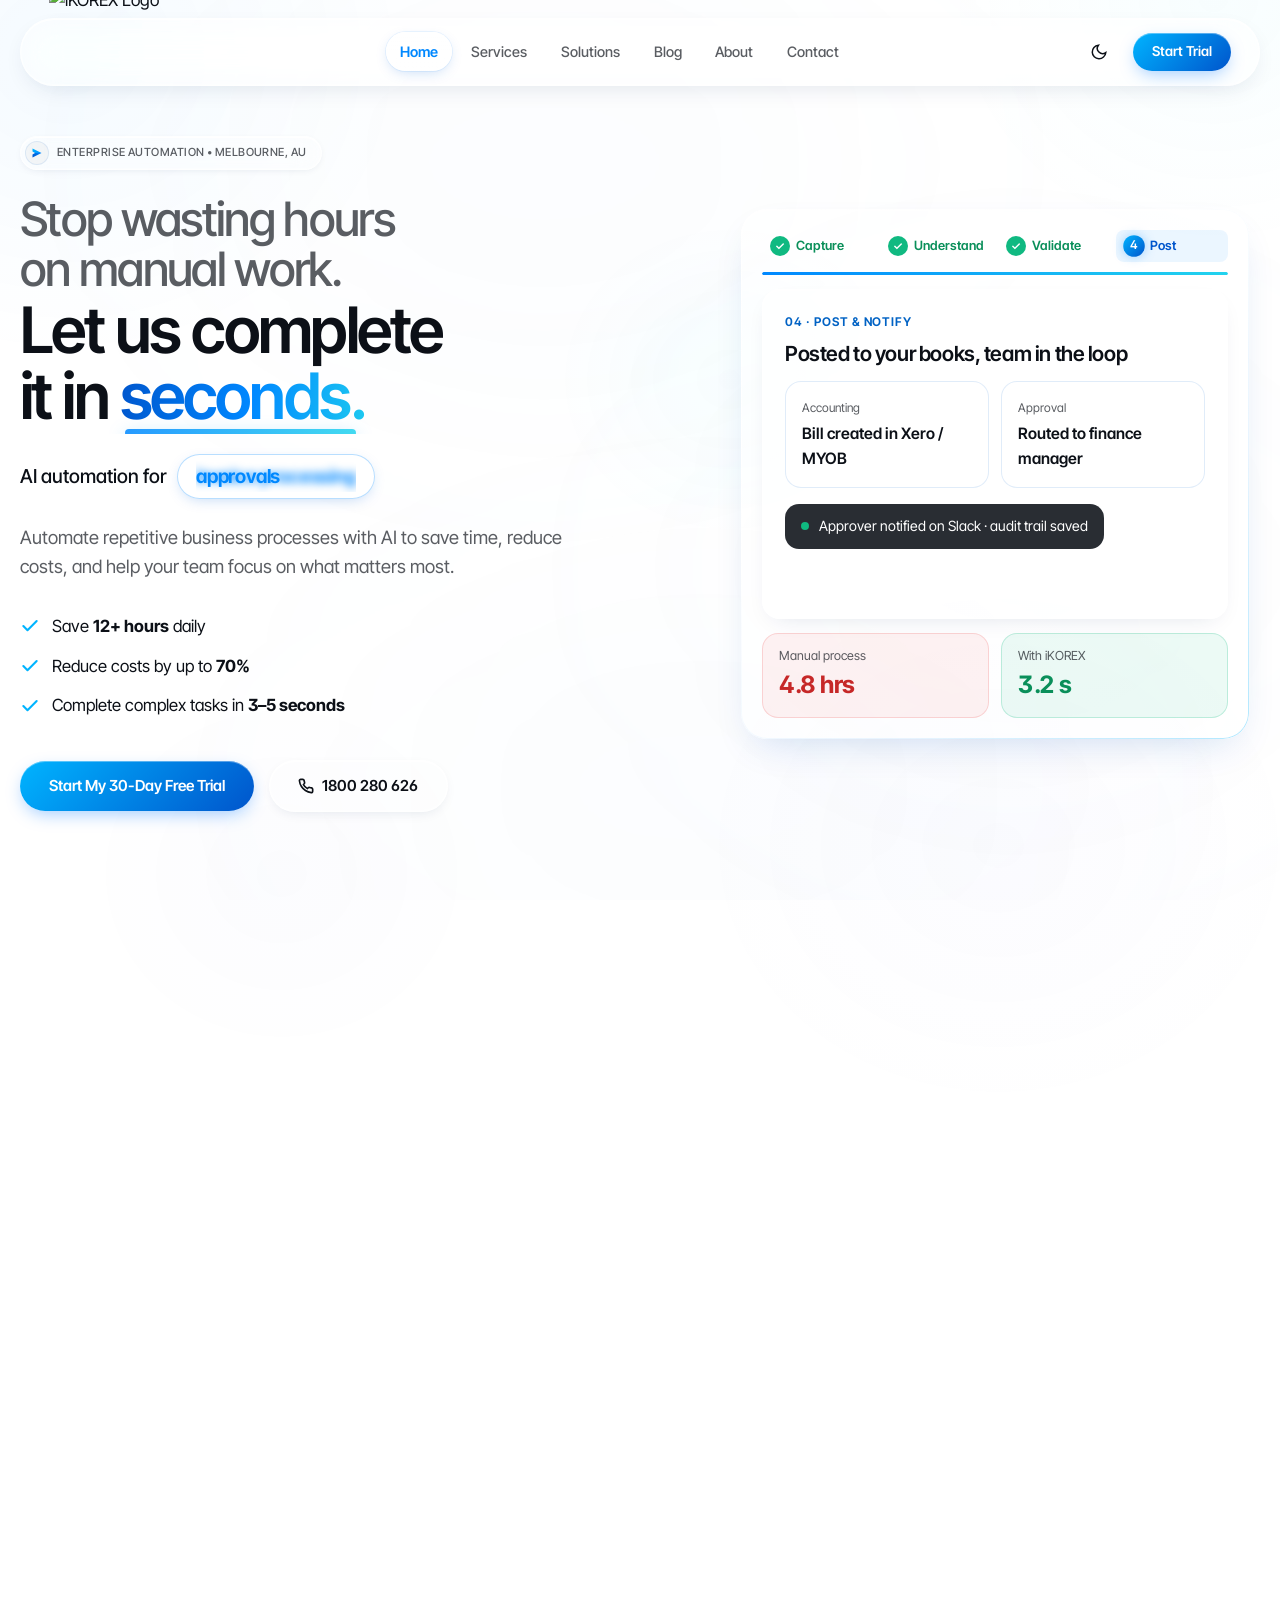
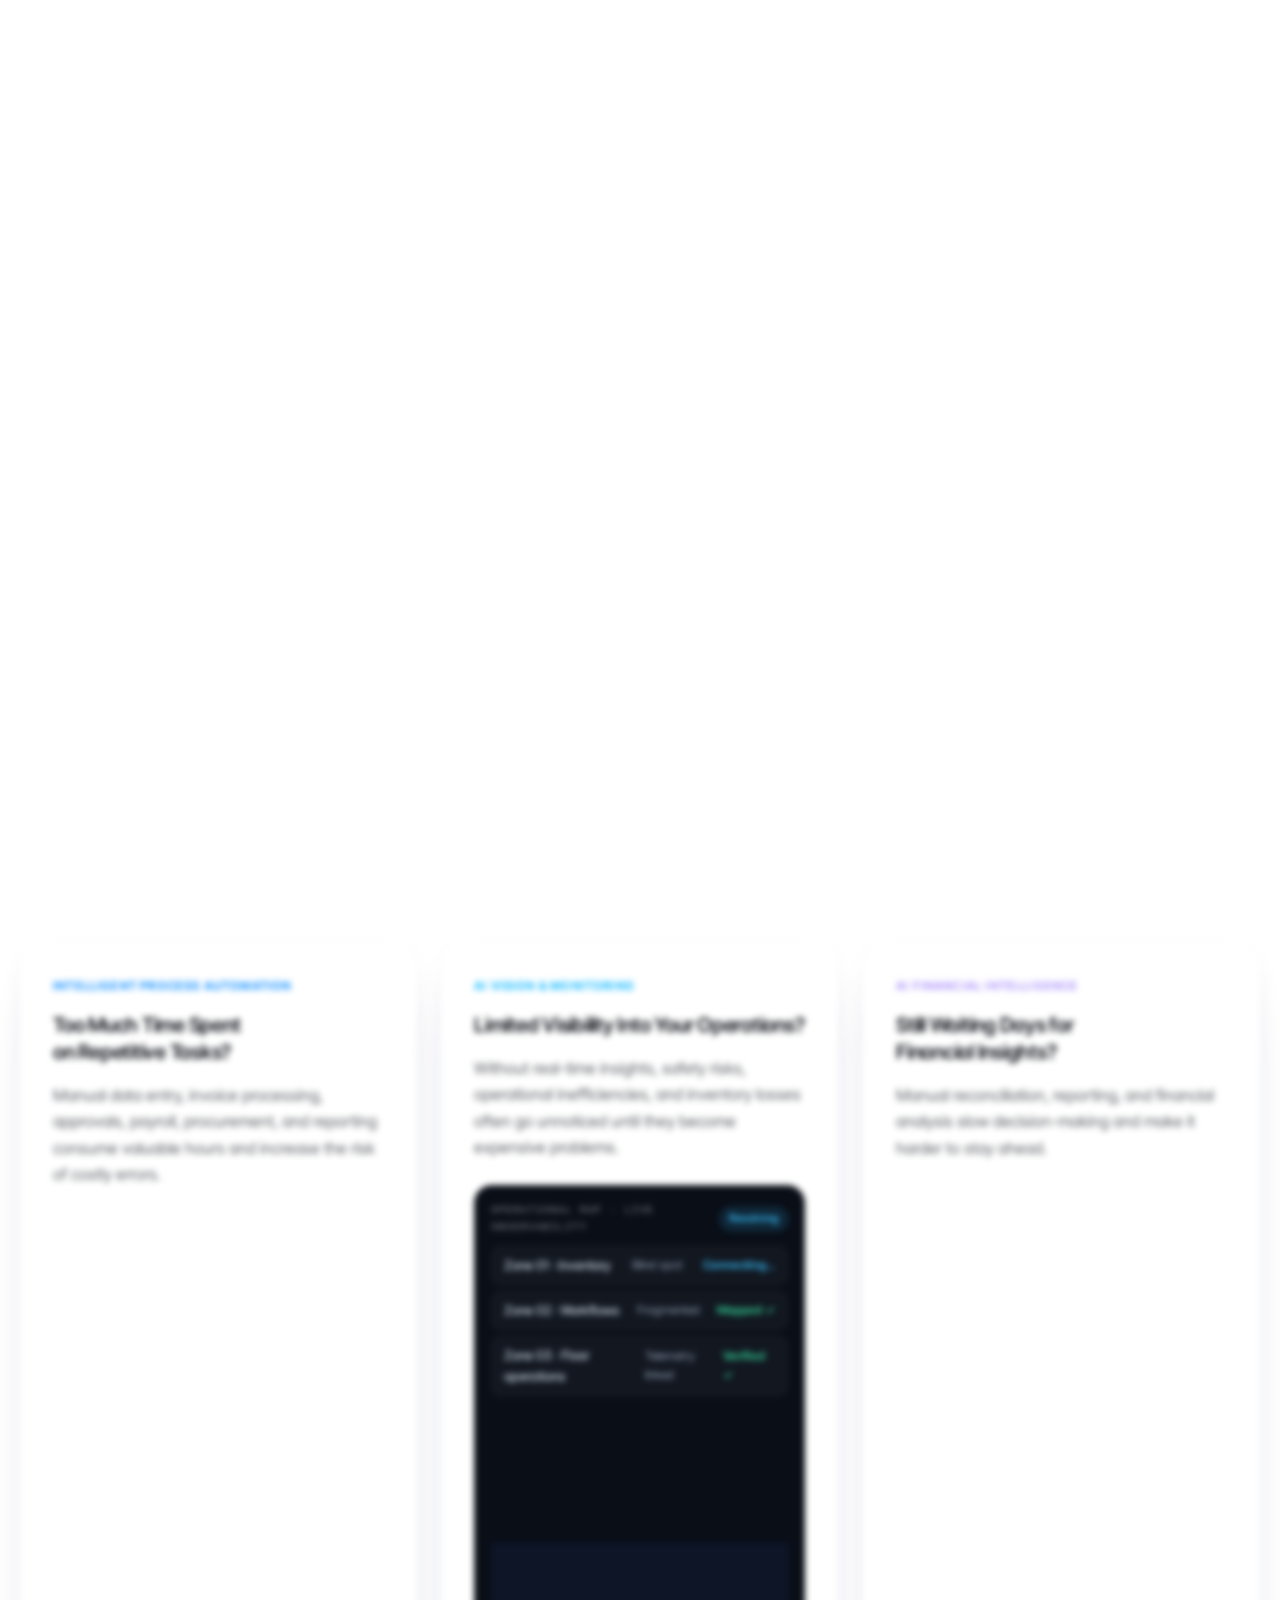
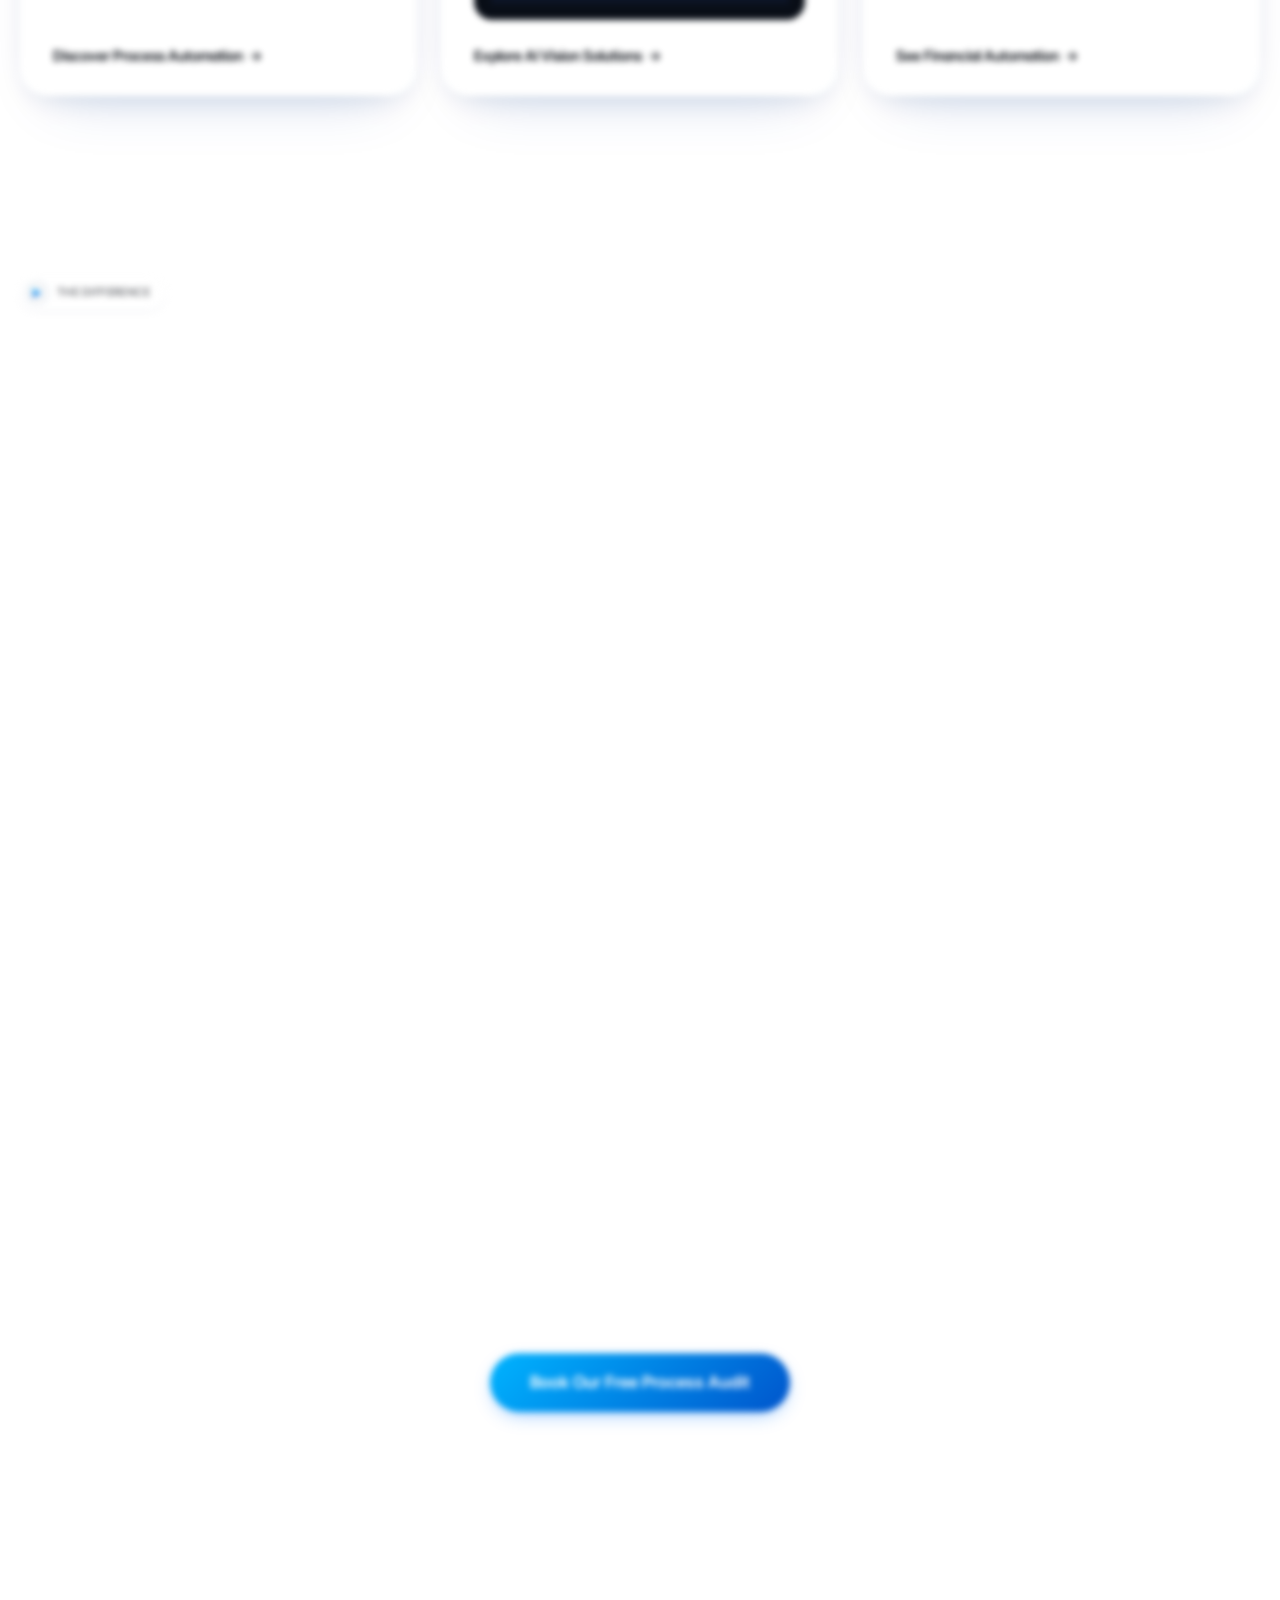
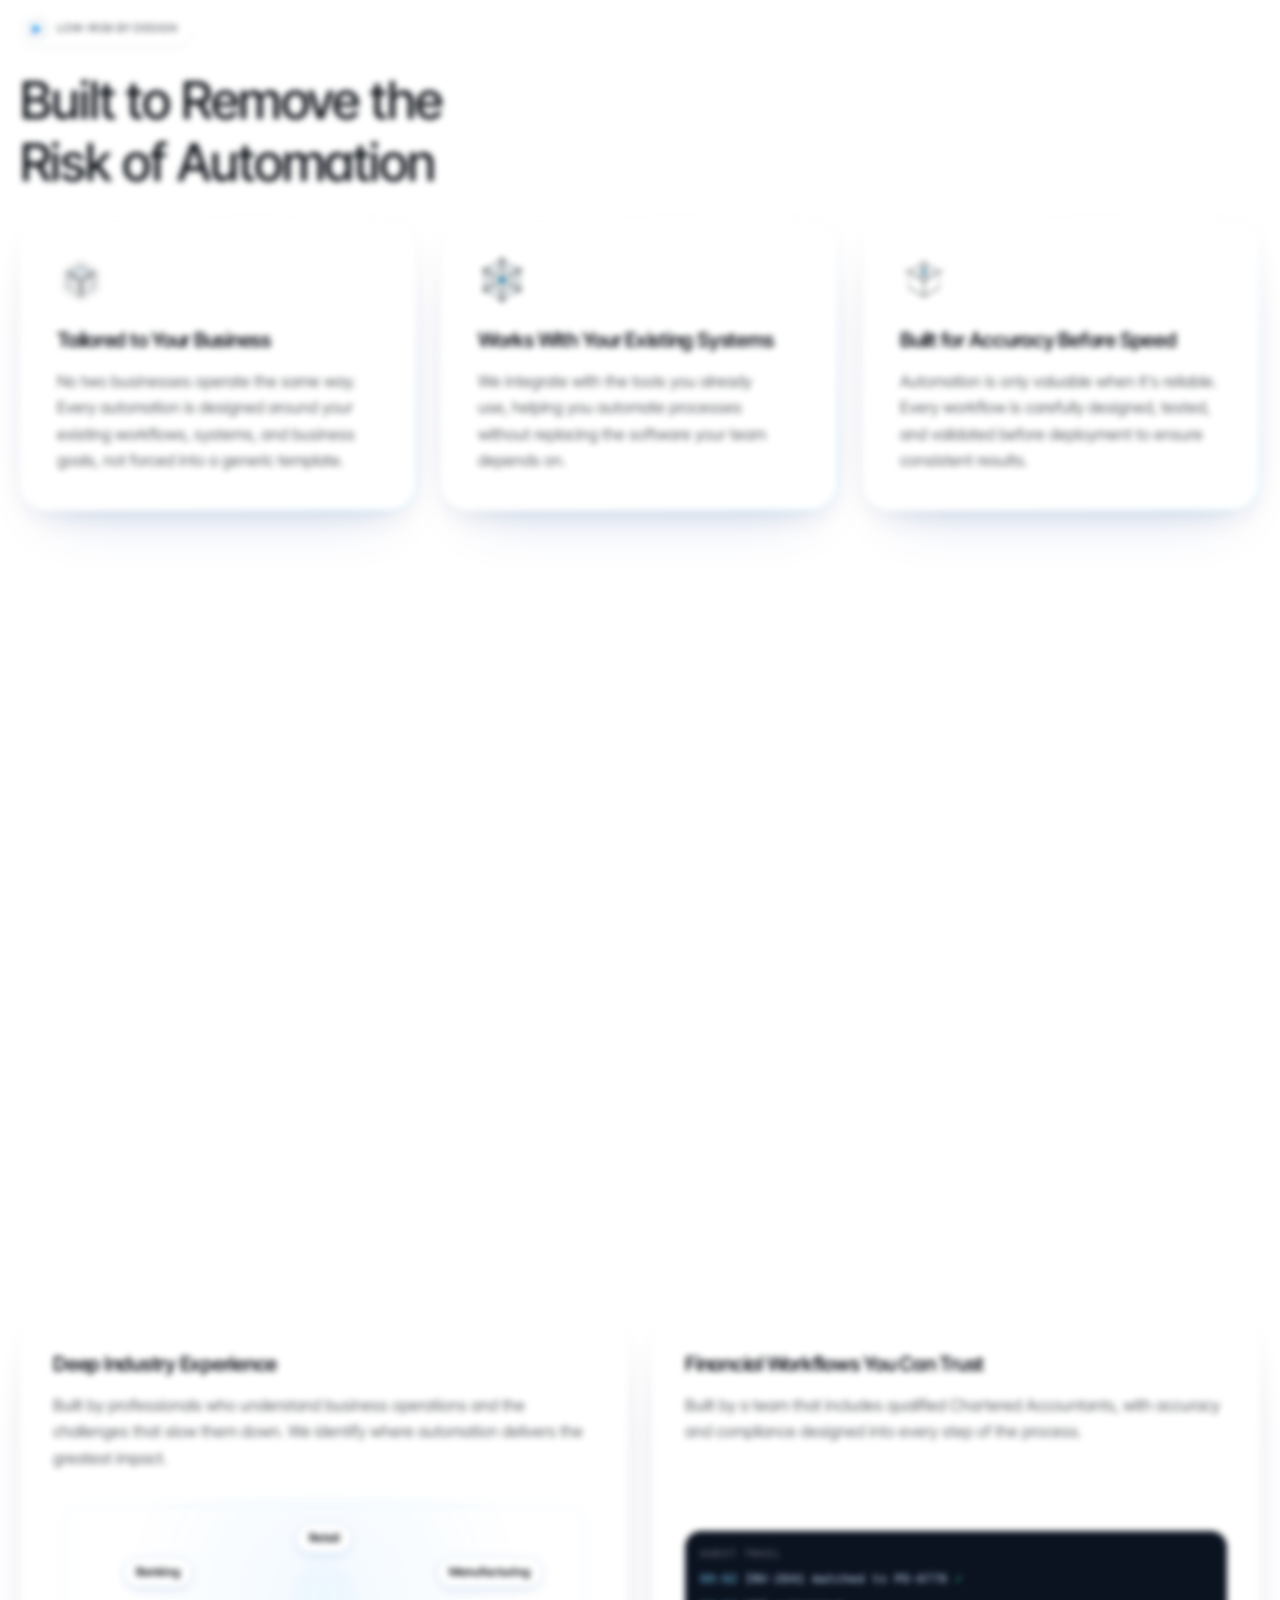
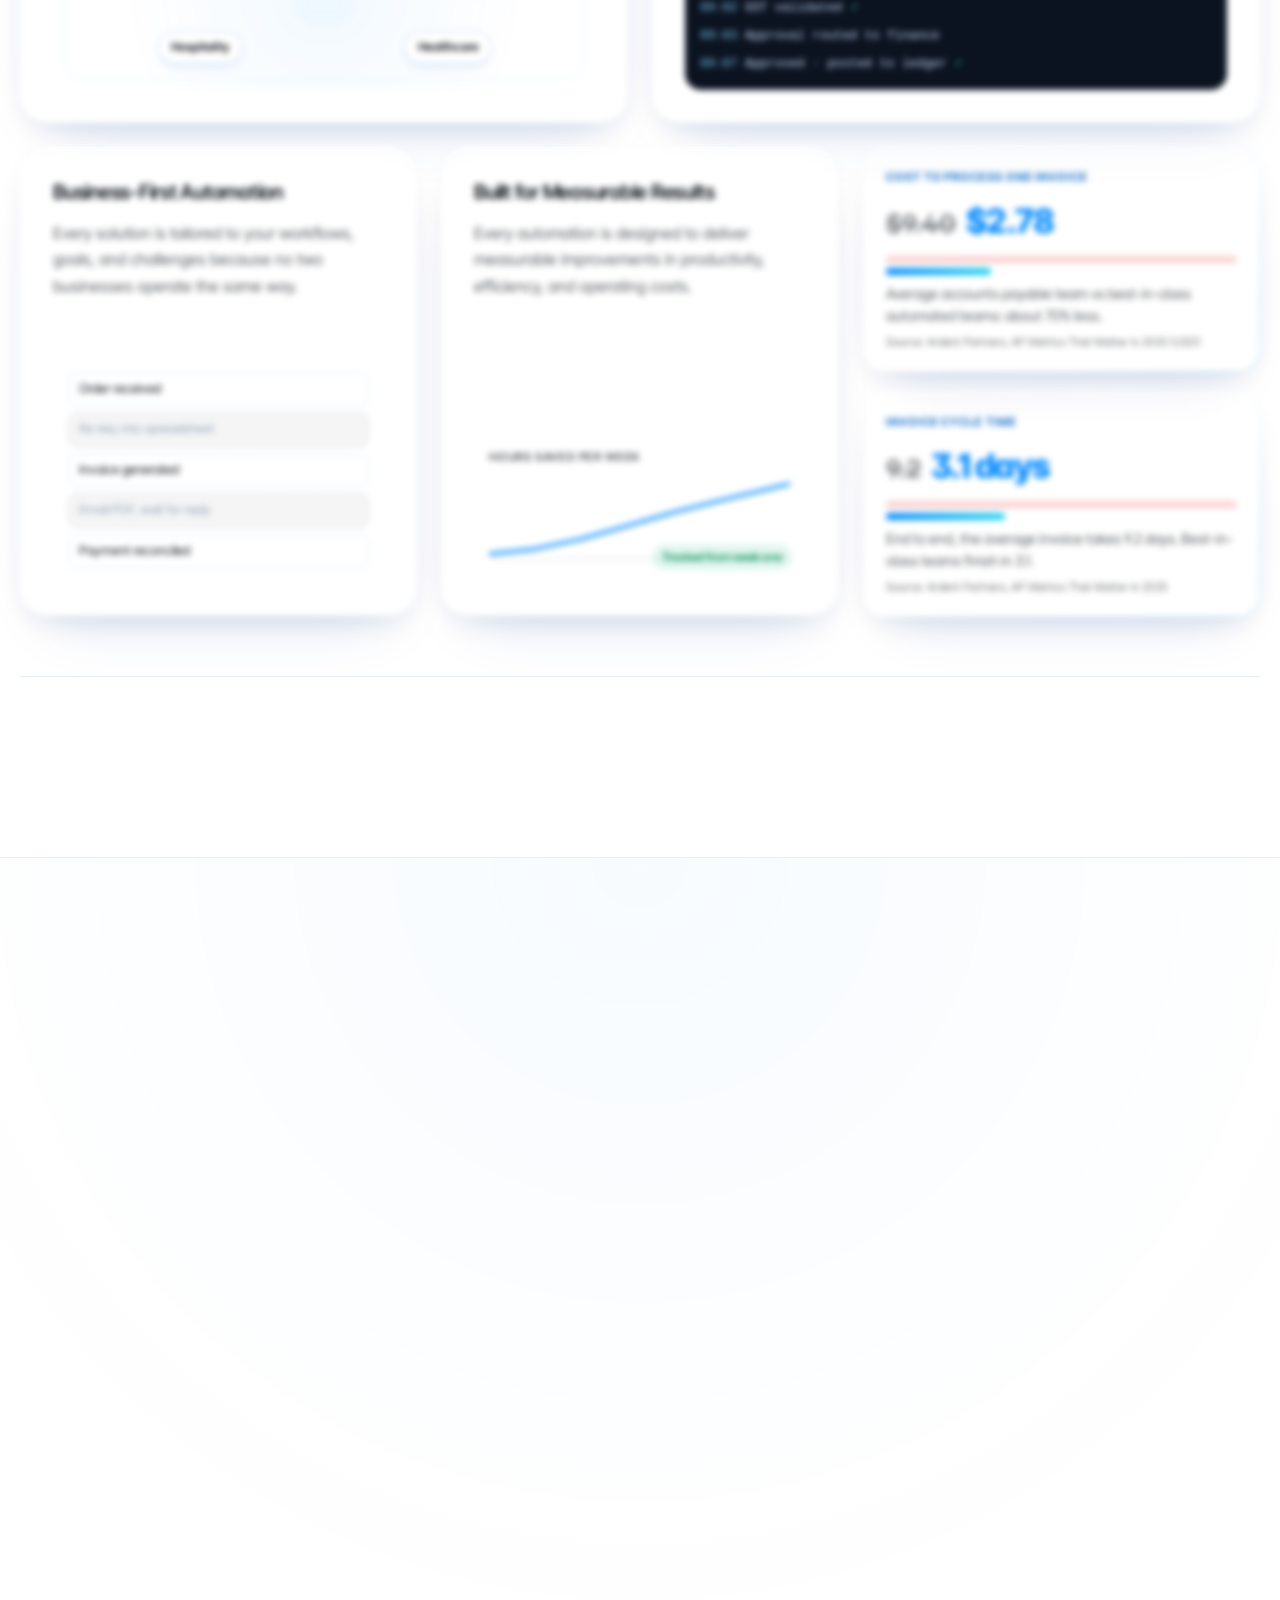
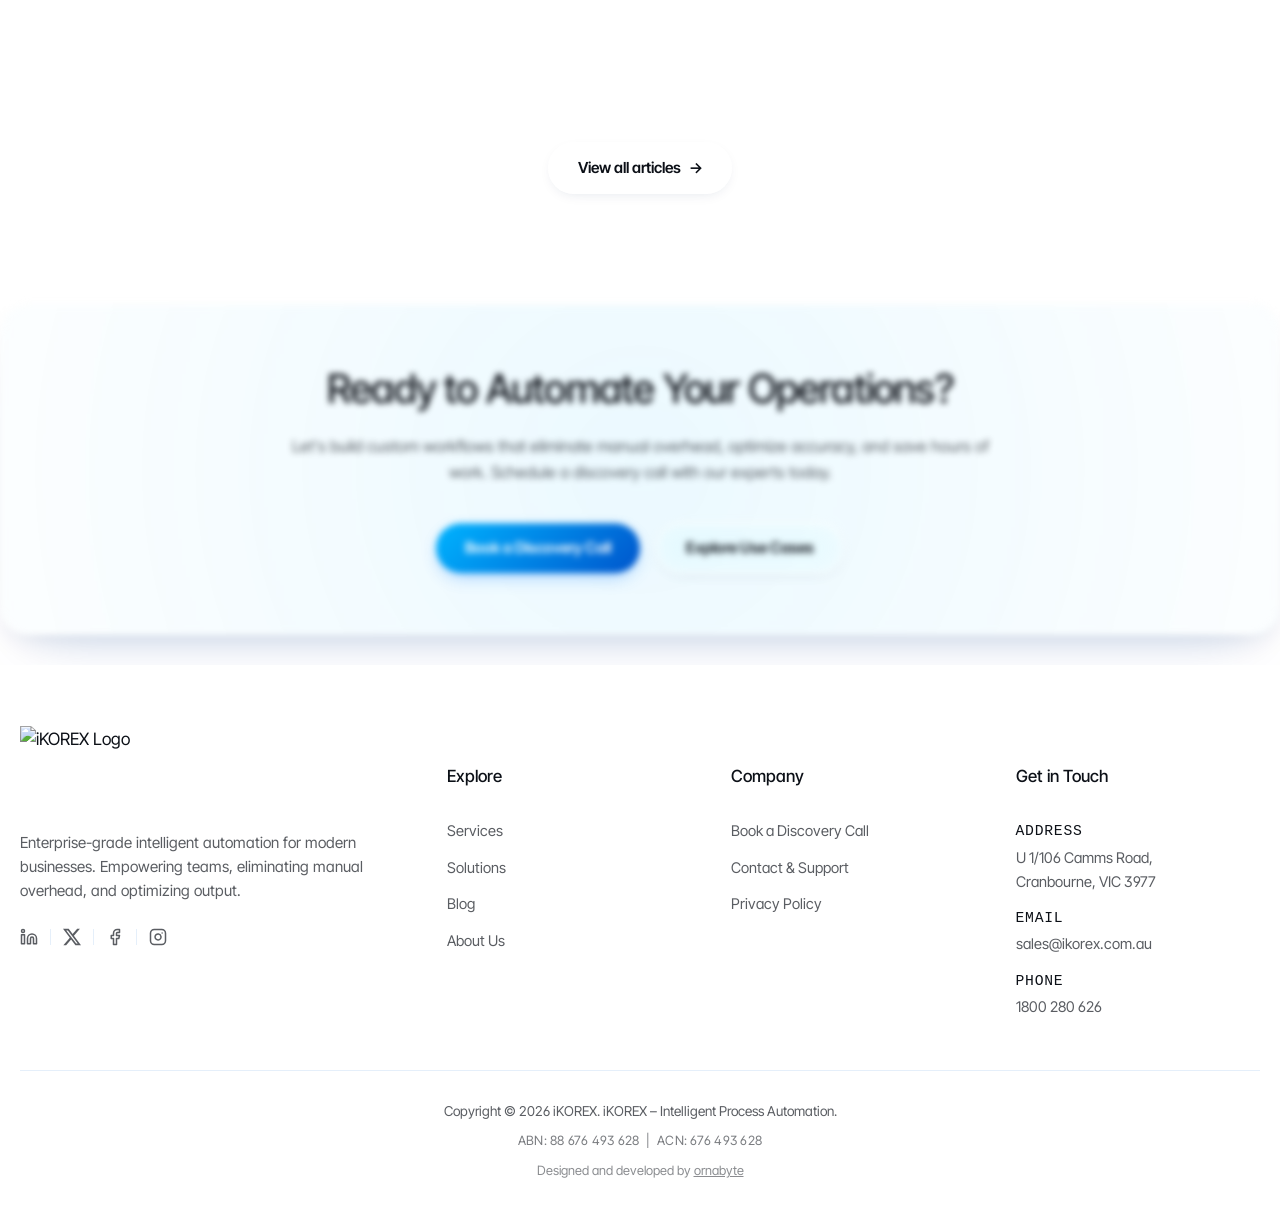
==== commit 957aa0ba: "Merge pull request #1 from ARUN-PS00/main Polish homepage motion and scroll interactions" ====
--- a/index.html
+++ b/index.html
@@ -51,25 +51,11 @@
     href="https://fonts.googleapis.com/css2?family=Inter+Tight:ital,wght@0,300..800;1,300..800&display=swap"
     rel="stylesheet">
   <script>
-    try { if (sessionStorage.getItem('ikx-intro-seen') || window.location.search.includes('no-intro')) document.documentElement.classList.add('intro-seen'); } catch (e) { }
-    (function () {
-      try {
-        const p = new URLSearchParams(window.location.search);
-        const s = p.get('scroll');
-        if (s) {
-          window.addEventListener('load', function () {
-            setTimeout(function () {
-              const el = document.getElementById(s);
-              if (el) el.scrollIntoView({ behavior: 'instant', block: 'start' });
-            }, 80);
-          });
-        }
-      } catch (e) { }
-    })();
+    try { if (sessionStorage.getItem('ikx-intro-seen')) document.documentElement.classList.add('intro-seen'); } catch (e) { }
   </script>
 
   <!-- Custom Stylesheet -->
-  <link rel="stylesheet" href="style.css?v=12">
+  <link rel="stylesheet" href="style.css?v=6">
 </head>
 
 <body>
@@ -83,9 +69,6 @@
       } catch (e) { }
     })();
   </script>
-
-  <!-- Homepage Reactive Star / Node Background Canvas -->
-  <canvas class="homepage-network-canvas" id="homepageNetworkCanvas" aria-hidden="true" style="position: fixed; top: 0; left: 0; width: 100vw; height: 100vh; pointer-events: none; z-index: 1; display: block; opacity: 1;"></canvas>
 
   <!-- Preloader -->
   <div id="preloader">
@@ -155,6 +138,9 @@
 
   <!-- Hero Section -->
   <section class="hero-section" id="hero">
+    <div class="hero-cursor-field" aria-hidden="true"></div>
+    <div class="hero-pin" data-hero-pin>
+      <div class="hero-pin-inner">
     <div class="section-container hero-grid">
       <div class="hero-content">
         <div class="custom-badge animate-fade-in" style="animation-delay: 0.1s;">
@@ -175,38 +161,26 @@
               <path d="M3 21 L21 12 L8 12 L3 15 Z" fill="url(#logo-icon-grad-bottom)" />
             </svg>
           </span>
-          <span class="badge-text">Enterprise Automation &bull; Melbourne, AU</span>
-        </div>
-        <h1 class="hero-title" id="heroTitle">
+          <span class="badge-text">Enterprise Automation • Melbourne, AU</span>
+        </div>
+        <h1 class="hero-title">
           <span class="hero-title-lead">Stop wasting hours on manual work.</span>
           <span class="hero-title-main">Let us complete it in <span class="hero-title-accent">seconds.</span></span>
         </h1>
-        <div class="hero-ai-automation-box" id="heroAiBox" role="region" aria-label="AI Automation Stage Monitor">
-          <div class="ai-box-telemetry" aria-hidden="true">
-            <span class="ai-box-pulse-ring"></span>
-            <span class="ai-box-status-dot" id="aiBoxStatusDot"></span>
-            <span class="ai-box-data-bars" id="aiBoxDataBars">
-              <span class="data-bar b1"></span>
-              <span class="data-bar b2"></span>
-              <span class="data-bar b3"></span>
+        <p class="hero-rotator">
+          <span class="hero-rotator-label">AI automation for</span>
+          <span class="hero-rotator-chip">
+            <span class="hero-rotator-words" data-rotator>
+              <span class="hero-rotator-word is-active">invoice processing</span>
+              <span class="hero-rotator-word">approvals</span>
+              <span class="hero-rotator-word">payroll</span>
+              <span class="hero-rotator-word">procurement</span>
+              <span class="hero-rotator-word">reconciliation</span>
+              <span class="hero-rotator-word">reporting</span>
+              <span class="hero-rotator-word">data entry</span>
             </span>
-          </div>
-          <div class="ai-box-text-content">
-            <span class="ai-box-label">AI automation for</span>
-            <div class="ai-box-viewport">
-              <div class="ai-box-stage-stream" id="aiBoxStageStream">
-                <span class="ai-stage-item is-active" data-stage="capture">Capturing invoice...</span>
-                <span class="ai-stage-item" data-stage="understand">Extracting invoice data...</span>
-                <span class="ai-stage-item" data-stage="validate">Validating invoice...</span>
-                <span class="ai-stage-item" data-stage="post">Processing complete</span>
-              </div>
-            </div>
-          </div>
-          <div class="ai-box-meta-badge" id="aiBoxBadge">
-            <span class="ai-box-stage-index" id="aiBoxStageIndex">01</span>
-            <span class="ai-box-stage-status" id="aiBoxStageStatus">CAPTURE</span>
-          </div>
-        </div>
+          </span>
+        </p>
         <p class="hero-description">Automate repetitive business processes with AI to save time, reduce costs, and help
           your team focus on what matters most.</p>
 
@@ -230,7 +204,7 @@
               <polyline points="20 6 9 17 4 12" fill="none" stroke="currentColor" stroke-width="2.5"
                 stroke-linecap="round" stroke-linejoin="round" />
             </svg>
-            <span>Complete complex tasks in <strong>3&ndash;5 seconds</strong></span>
+            <span>Complete complex tasks in <strong>3–5 seconds</strong></span>
           </li>
         </ul>
 
@@ -246,259 +220,68 @@
         </div>
       </div>
 
-      <!-- Hero visual: Floating Physical Digital File Stack (4 Tilted Digital Documents) -->
+      <!-- Hero visual: one invoice, start to finish (scroll-driven on desktop) -->
       <div class="hero-visual">
-        <div class="file-stack-container" id="heroFileStack" data-file-stack aria-label="Physical Digital File Stack">
-          <div class="digital-file-deck" id="fileStackDeck" aria-live="polite">
-
-            <!-- FILE 1: CAPTURE -->
-            <article class="stack-file file-capture is-pos-0 is-front" data-file="capture" tabindex="0" role="region" aria-label="File 01: Capture">
-              <!-- Physical File Jacket with Top Protruding Tab -->
-              <div class="file-jacket">
-                <header class="file-jacket-tab">
-                  <div class="tab-index-badge">01</div>
-                  <span class="tab-label">CAPTURE</span>
-                  <span class="tab-pulse-indicator" aria-hidden="true"></span>
-                </header>
-                <div class="file-jacket-face">
-                  <div class="jacket-stamped-label">DOCUMENT INTAKE JACKET &middot; BATCH INV-2041</div>
-                  <div class="jacket-pocket-rim"></div>
-                </div>
-              </div>
-
-              <!-- Content Sheet that physically emerges / pops out of the file jacket -->
-              <div class="file-emerging-sheet" id="sheetCapture">
-                <header class="sheet-doc-header">
-                  <div class="sheet-doc-title">
-                    <span class="sheet-doc-badge">STAGE 01</span>
-                    <h3 class="sheet-heading">Multi-Channel Ingestion</h3>
-                  </div>
-                  <span class="sheet-doc-tag">Raw Influx</span>
-                </header>
-
-                <div class="sheet-doc-body">
-                  <div class="file-pipeline-stream">
-                    <!-- Stream item 1: Email -->
-                    <div class="pipeline-item is-captured" data-step="email">
-                      <span class="pipeline-icon">@</span>
-                      <div class="pipeline-info">
-                        <strong>Email Ingestion</strong>
-                        <span>INV-2041.pdf &middot; Acme Supplies Pty Ltd</span>
-                      </div>
-                      <span class="pipeline-badge">Captured &check;</span>
-                    </div>
-                    <!-- Stream item 2: Document -->
-                    <div class="pipeline-item is-captured" data-step="doc">
-                      <span class="pipeline-icon">&#9634;</span>
-                      <div class="pipeline-info">
-                        <strong>Document Intake</strong>
-                        <span>Delivery docket scan &middot; Paper invoice</span>
-                      </div>
-                      <span class="pipeline-badge">Recognized &check;</span>
-                    </div>
-                    <!-- Stream item 3: Supplier -->
-                    <div class="pipeline-item is-captured" data-step="supplier">
-                      <span class="pipeline-icon">&#8644;</span>
-                      <div class="pipeline-info">
-                        <strong>Supplier Input</strong>
-                        <span>EDI gateway &middot; Automated XML stream</span>
-                      </div>
-                      <span class="pipeline-badge">Captured &check;</span>
-                    </div>
-                  </div>
-                </div>
-
-                <footer class="sheet-doc-footer">
-                  <span class="sheet-cycle-hint">Incoming &rarr; Recognized &rarr; Captured</span>
-                  <span class="sheet-status-pill">Normalized into stream</span>
-                </footer>
-              </div>
-            </article>
-
-            <!-- FILE 2: UNDERSTAND -->
-            <article class="stack-file file-understand is-pos-1" data-file="understand" tabindex="0" role="region" aria-label="File 02: Understand">
-              <div class="file-jacket">
-                <header class="file-jacket-tab">
-                  <div class="tab-index-badge">02</div>
-                  <span class="tab-label">UNDERSTAND</span>
-                  <span class="tab-pulse-indicator" aria-hidden="true"></span>
-                </header>
-                <div class="file-jacket-face">
-                  <div class="jacket-stamped-label">COGNITIVE EXTRACTION &middot; SCHEMA MAPPING</div>
-                  <div class="jacket-pocket-rim"></div>
-                </div>
-              </div>
-
-              <div class="file-emerging-sheet" id="sheetUnderstand">
-                <header class="sheet-doc-header">
-                  <div class="sheet-doc-title">
-                    <span class="sheet-doc-badge">STAGE 02</span>
-                    <h3 class="sheet-heading">AI Field Detection</h3>
-                  </div>
-                  <span class="sheet-doc-tag accent-tag">99.8% Conf</span>
-                </header>
-
-                <div class="sheet-doc-body">
-                  <div class="extracted-fields-grid">
-                    <div class="field-cell">
-                      <span class="field-k">Supplier</span>
-                      <strong class="field-v">Acme Supplies Pty Ltd</strong>
-                    </div>
-                    <div class="field-cell">
-                      <span class="field-k">Invoice No.</span>
-                      <strong class="field-v">INV-2041</strong>
-                    </div>
-                    <div class="field-cell">
-                      <span class="field-k">PO Reference</span>
-                      <strong class="field-v">PO-0778</strong>
-                    </div>
-                    <div class="field-cell">
-                      <span class="field-k">Total Amount</span>
-                      <strong class="field-v">$4,820.00</strong>
-                    </div>
-                    <div class="field-cell">
-                      <span class="field-k">Tax (GST 10%)</span>
-                      <strong class="field-v">$438.18</strong>
-                    </div>
-                    <div class="field-cell">
-                      <span class="field-k">Payment Terms</span>
-                      <strong class="field-v">30 Days Net</strong>
-                    </div>
-                  </div>
-                </div>
-
-                <footer class="sheet-doc-footer">
-                  <span class="sheet-cycle-hint">Raw Information &rarr; Fields Detected &rarr; Structured</span>
-                  <span class="sheet-status-pill">Schema structured</span>
-                </footer>
-              </div>
-            </article>
-
-            <!-- FILE 3: VALIDATE -->
-            <article class="stack-file file-validate is-pos-2" data-file="validate" tabindex="0" role="region" aria-label="File 03: Validate">
-              <div class="file-jacket">
-                <header class="file-jacket-tab">
-                  <div class="tab-index-badge">03</div>
-                  <span class="tab-label">VALIDATE</span>
-                  <span class="tab-pulse-indicator" aria-hidden="true"></span>
-                </header>
-                <div class="file-jacket-face">
-                  <div class="jacket-stamped-label">POLICY &amp; LEDGER CHECKS &middot; 3-WAY MATCH</div>
-                  <div class="jacket-pocket-rim"></div>
-                </div>
-              </div>
-
-              <div class="file-emerging-sheet" id="sheetValidate">
-                <header class="sheet-doc-header">
-                  <div class="sheet-doc-title">
-                    <span class="sheet-doc-badge">STAGE 03</span>
-                    <h3 class="sheet-heading">Automated Verification</h3>
-                  </div>
-                  <span class="sheet-doc-tag pass-tag">All Passed &check;</span>
-                </header>
-
-                <div class="sheet-doc-body">
-                  <div class="verification-checks-stack">
-                    <div class="verify-item is-pass">
-                      <div class="verify-info">
-                        <strong>Purchase Order Match</strong>
-                        <span>Matched to PO-0778 ($4,820.00)</span>
-                      </div>
-                      <span class="verify-badge">Pass &check;</span>
-                    </div>
-                    <div class="verify-item is-pass">
-                      <div class="verify-info">
-                        <strong>Goods Delivery Confirmation</strong>
-                        <span>Delivery docket verified &amp; signed</span>
-                      </div>
-                      <span class="verify-badge">Verified &check;</span>
-                    </div>
-                    <div class="verify-item is-pass">
-                      <div class="verify-info">
-                        <strong>Ledger Duplicate Scan</strong>
-                        <span>Checked across 12-month records</span>
-                      </div>
-                      <span class="verify-badge">Clean &check;</span>
-                    </div>
-                    <div class="verify-item is-pass">
-                      <div class="verify-info">
-                        <strong>Tolerance &amp; Tax Limits</strong>
-                        <span>0.00% variance against contract terms</span>
-                      </div>
-                      <span class="verify-badge">Pass &check;</span>
-                    </div>
-                  </div>
-                </div>
-
-                <footer class="sheet-doc-footer">
-                  <span class="sheet-cycle-hint">Checking &rarr; Matching &rarr; Verified</span>
-                  <span class="sheet-status-pill">Audit verified</span>
-                </footer>
-              </div>
-            </article>
-
-            <!-- FILE 4: POST / SYNC -->
-            <article class="stack-file file-post is-pos-3" data-file="post" tabindex="0" role="region" aria-label="File 04: Post &amp; Sync">
-              <div class="file-jacket">
-                <header class="file-jacket-tab">
-                  <div class="tab-index-badge">04</div>
-                  <span class="tab-label">POST / SYNC</span>
-                  <span class="tab-pulse-indicator" aria-hidden="true"></span>
-                </header>
-                <div class="file-jacket-face">
-                  <div class="jacket-stamped-label">LEDGER EXECUTION &middot; ENTERPRISE SYNC</div>
-                  <div class="jacket-pocket-rim"></div>
-                </div>
-              </div>
-
-              <div class="file-emerging-sheet" id="sheetPost">
-                <header class="sheet-doc-header">
-                  <div class="sheet-doc-title">
-                    <span class="sheet-doc-badge">STAGE 04</span>
-                    <h3 class="sheet-heading">ERP Posting &amp; Notify</h3>
-                  </div>
-                  <span class="sheet-doc-tag accent-tag">Instant &middot; 0.4s</span>
-                </header>
-
-                <div class="sheet-doc-body">
-                  <div class="sync-actions-stack">
-                    <div class="sync-item is-synced">
-                      <span class="sync-badge-icon">&check;</span>
-                      <div class="sync-details">
-                        <strong>ERP &amp; Accounting Post</strong>
-                        <span>Bill created in Xero / MYOB &middot; GL 6100</span>
-                      </div>
-                    </div>
-                    <div class="sync-item is-synced">
-                      <span class="sync-badge-icon">&check;</span>
-                      <div class="sync-details">
-                        <strong>Approval Sign-Off</strong>
-                        <span>Auto-approved within $5,000 corporate rule</span>
-                      </div>
-                    </div>
-                    <div class="sync-item is-synced">
-                      <span class="sync-badge-icon">&check;</span>
-                      <div class="sync-details">
-                        <strong>Ledger &amp; Audit Trail</strong>
-                        <span>Cryptographic CA-compliant audit record logged</span>
-                      </div>
-                    </div>
-                    <div class="sync-notify-bar">
-                      <span class="notify-ping"></span>
-                      <span>Slack notification dispatched &middot; Completed hands-free</span>
-                    </div>
-                  </div>
-                </div>
-
-                <footer class="sheet-doc-footer">
-                  <span class="sheet-cycle-hint">Verified &rarr; Posted &rarr; Synchronised</span>
-                  <span class="sheet-status-pill">Synchronised</span>
-                </footer>
-              </div>
-            </article>
-
-          </div>
-        </div>
+        <div class="pipeline glass" data-pipeline>
+          <ol class="pipe-steps" aria-label="How an invoice moves through iKOREX">
+            <li class="pipe-step is-active"><span class="pipe-dot">1</span><span>Capture</span></li>
+            <li class="pipe-step"><span class="pipe-dot">2</span><span>Understand</span></li>
+            <li class="pipe-step"><span class="pipe-dot">3</span><span>Validate</span></li>
+            <li class="pipe-step"><span class="pipe-dot">4</span><span>Post</span></li>
+          </ol>
+          <div class="pipe-progress" aria-hidden="true"><span class="pipe-progress-bar"></span></div>
+
+          <div class="pipe-stage-area">
+            <div class="pipe-stage is-active">
+              <span class="pipe-kicker">01 &middot; Capture</span>
+              <h3 class="pipe-title">Invoices arrive from anywhere</h3>
+              <ul class="pipe-sources">
+                <li><span class="pipe-src-icon mail" aria-hidden="true">@</span>Email attachment &middot; INV-2041.pdf</li>
+                <li><span class="pipe-src-icon wa" aria-hidden="true">W</span>WhatsApp photo from the site manager</li>
+                <li><span class="pipe-src-icon portal" aria-hidden="true">P</span>Supplier portal upload</li>
+              </ul>
+            </div>
+            <div class="pipe-stage">
+              <span class="pipe-kicker">02 &middot; Understand</span>
+              <h3 class="pipe-title">AI reads the fields, not just the text</h3>
+              <div class="pipe-doc" data-pipe-doc>
+                <span class="pipe-scan" aria-hidden="true"></span>
+                <div><span>Supplier</span><b class="pipe-decode-val" data-raw="ACME SUPPLIES PTY LTD [RAW]" data-final="Acme Supplies Pty Ltd">Acme Supplies Pty Ltd</b></div>
+                <div><span>Invoice no.</span><b class="pipe-decode-val" data-raw="INV ···· 2041" data-final="INV-2041">INV-2041</b></div>
+                <div><span>PO reference</span><b class="pipe-decode-val" data-raw="PO ···· 0778" data-final="PO-0778">PO-0778</b></div>
+                <div><span>Total incl. GST</span><b class="pipe-decode-val" data-raw="$ ·,···.··" data-final="$4,820.00">$4,820.00</b></div>
+                <div><span>Due</span><b class="pipe-decode-val" data-raw="NET 30 DAYS" data-final="30 days">30 days</b></div>
+                <div><span>Confidence</span><b class="pipe-decode-val ok" data-raw="ANALYZING..." data-final="High">High</b></div>
+              </div>
+            </div>
+            <div class="pipe-stage">
+              <span class="pipe-kicker">03 &middot; Validate</span>
+              <h3 class="pipe-title">Checked before anyone has to look</h3>
+              <ul class="pipe-checks">
+                <li><span>Matches purchase order PO-0778</span><b data-status="Pass">Pass</b></li>
+                <li><span>Goods receipt recorded</span><b data-status="Pass">Pass</b></li>
+                <li><span>Amount within tolerance</span><b data-status="Pass">Pass</b></li>
+                <li><span>Duplicate check</span><b data-status="None found">None found</b></li>
+              </ul>
+            </div>
+            <div class="pipe-stage">
+              <span class="pipe-kicker">04 &middot; Post &amp; notify</span>
+              <h3 class="pipe-title">Posted to your books, team in the loop</h3>
+              <div class="pipe-posted">
+                <div><span>Accounting</span><b>Bill created in Xero / MYOB</b></div>
+                <div><span>Approval</span><b>Routed to finance manager</b></div>
+              </div>
+              <div class="pipe-toast"><span class="live-dot" aria-hidden="true"></span>Approver notified on Slack &middot; audit trail saved</div>
+            </div>
+          </div>
+
+          <div class="pipe-compare">
+            <div class="pipe-metric manual"><span>Manual process</span><strong>4.8 hrs</strong></div>
+            <div class="pipe-metric auto"><span>With iKOREX</span><strong data-pipe-timer>0.4 s</strong></div>
+          </div>
+        </div>
+      </div>
+    </div>
       </div>
     </div>
 
@@ -549,166 +332,98 @@
       <h2 class="section-title diag-title" data-viz>What's <span class="slow-word">slowing</span><br>your business down?</h2>
       <p class="section-subtitle">Explore the operational challenges we solve every day.</p>
 
-      <div class="diagnosis-grid asymmetric-grid">
-        <!-- Dominant Card: Manual Tasks -->
-        <article class="diagnosis-card is-dominant" data-diag-card="tasks">
+      <div class="diagnosis-grid">
+        <!-- Card 1 -->
+        <div class="diagnosis-card">
+          <div class="card-glow"></div>
           <div class="card-content">
             <span class="card-pretitle">INTELLIGENT PROCESS AUTOMATION</span>
-            <h3 class="card-title">Manual Tasks Drain Hours Every Week</h3>
-            <p class="card-body">Manual data entry, invoice processing, approvals, and reporting tie up your team in repetitive administration instead of high-value operations.</p>
-          </div>
-
-          <!-- Interactive Process Demonstration: Manual Accumulation -> Transform -->
-          <div class="proc-demo proc-tasks" data-proc="tasks">
-            <div class="proc-head">
-              <span class="proc-head-label">Operations Backlog &middot; 5 Manual Tasks</span>
-              <span class="proc-tag-state" data-state-badge>Manual Bottleneck</span>
-            </div>
-
-            <!-- Single surface level: flat rows with 1px hairline dividers -->
-            <div class="proc-stream-rows" id="taskRowsContainer">
-              <div class="proc-row" data-task-row="0">
-                <span class="proc-row-name">Email Inbox</span>
-                <span class="proc-row-meta">Chasing supplier attachments</span>
-                <span class="proc-row-status is-manual">Queued</span>
-              </div>
-              <div class="proc-row" data-task-row="1">
-                <span class="proc-row-name">Data Entry</span>
-                <span class="proc-row-meta">Manual re-keying into accounting</span>
-                <span class="proc-row-status is-manual">Lagging</span>
-              </div>
-              <div class="proc-row" data-task-row="2">
-                <span class="proc-row-name">Checking</span>
-                <span class="proc-row-meta">Cross-referencing line totals</span>
-                <span class="proc-row-status is-manual">Manual</span>
-              </div>
-              <div class="proc-row" data-task-row="3">
-                <span class="proc-row-name">Approval</span>
-                <span class="proc-row-meta">Waiting for manager email signoff</span>
-                <span class="proc-row-status is-manual">Pending</span>
-              </div>
-              <div class="proc-row" data-task-row="4">
-                <span class="proc-row-name">Reconciliation</span>
-                <span class="proc-row-meta">Balancing ledger statements</span>
-                <span class="proc-row-status is-manual">Delayed</span>
-              </div>
-            </div>
-
-            <!-- Resolved Unified Row: Capture -> Understand -> Validate -> Execute -->
-            <div class="proc-resolved-banner" id="taskResolvedBanner" aria-live="polite">
-              <div class="resolved-icon" aria-hidden="true">&check;</div>
-              <div class="resolved-info">
-                <strong>Capture &rarr; Understand &rarr; Validate &rarr; Execute</strong>
-                <span>All 5 tasks transformed into one continuous automated flow</span>
-              </div>
-              <span class="resolved-pill">0.4s Instant</span>
-            </div>
-
-            <div class="proc-caption">
-              <span class="proc-subtext">Scroll or hover to resolve &middot; Example scenario</span>
-              <span class="proc-time-delta"><strong>2.8 hrs bottleneck</strong> &rarr; <strong>0.4s hands-free</strong></span>
-            </div>
-          </div>
-
-          <a href="services.html" class="card-link">Discover Process Automation <span class="arrow">&rarr;</span></a>
-        </article>
-
-        <!-- Supporting Column (Stacked Cards 2 & 3) -->
-        <div class="diagnosis-supporting-col">
-          <!-- Card 2: Fragmented Information (Disconnected -> Connected) -->
-          <article class="diagnosis-card is-supporting" data-diag-card="blindspots">
-            <div class="card-content">
-              <span class="card-pretitle">INTELLIGENT PROCESS AUTOMATION</span>
-              <h3 class="card-title">Fragmented Information Slows Execution</h3>
-              <p class="card-body">When sources exist separately across inboxes, spreadsheets, and databases, errors multiply. iKOREX unifies them into a single connected workflow.</p>
-            </div>
-
-            <div class="proc-demo proc-telemetry" data-proc="telemetry">
-              <div class="proc-head">
-                <span class="proc-head-label">Information Architecture &middot; 5 Sources</span>
-                <span class="proc-tag-state" data-telemetry-badge>Connected &check;</span>
-              </div>
-
-              <div class="proc-stream-rows" id="fragmentedRows">
-                <div class="proc-row" data-source-row="0">
-                  <span class="proc-row-name">Email Inbox</span>
-                  <span class="proc-row-meta">PDF attachments &middot; Unlinked</span>
-                  <span class="proc-row-status is-connected" data-src-status="0">Connected &check;</span>
-                </div>
-                <div class="proc-row" data-source-row="1">
-                  <span class="proc-row-name">PDF Scans</span>
-                  <span class="proc-row-meta">Warehouse delivery dockets</span>
-                  <span class="proc-row-status is-connected" data-src-status="1">Connected &check;</span>
-                </div>
-                <div class="proc-row" data-source-row="2">
-                  <span class="proc-row-name">Spreadsheets</span>
-                  <span class="proc-row-meta">Isolated inventory sheets</span>
-                  <span class="proc-row-status is-connected" data-src-status="2">Connected &check;</span>
-                </div>
-                <div class="proc-row" data-source-row="3">
-                  <span class="proc-row-name">ERP System</span>
-                  <span class="proc-row-meta">Xero / MYOB accounting</span>
-                  <span class="proc-row-status is-connected" data-src-status="3">Connected &check;</span>
-                </div>
-                <div class="proc-row" data-source-row="4">
-                  <span class="proc-row-name">Approval Thread</span>
-                  <span class="proc-row-meta">Manager signoff route</span>
-                  <span class="proc-row-status is-connected" data-src-status="4">Connected &check;</span>
-                </div>
-              </div>
-
-              <div class="proc-caption">
-                <span class="proc-subtext">Disconnected &rarr; Connected &rarr; Unified Workflow</span>
-              </div>
-            </div>
-
-            <a href="solutions.html#loss-prevention" class="card-link">Explore Unified Integrations <span class="arrow">&rarr;</span></a>
-          </article>
-
-          <!-- Card 3: Financial Section — Transaction Processing System -->
-          <article class="diagnosis-card is-supporting" data-diag-card="financial">
-            <div class="card-content">
-              <span class="card-pretitle">INTELLIGENT PROCESS AUTOMATION</span>
-              <h3 class="card-title">Real-Time Financial Transaction Pipeline</h3>
-              <p class="card-body">Transactions enter and progress stage-by-stage through matching, validation, and reconciliation, resolving exceptions before posting.</p>
-            </div>
-
-            <div class="proc-demo proc-finance" data-proc="finance">
-              <div class="proc-head">
-                <span class="proc-head-label">Live Transaction Feed &middot; INV-2041 ($4,820.00)</span>
-                <span class="proc-tag-state">Verified &check;</span>
-              </div>
-
-              <div class="proc-stream-rows" id="financialPipelineRows">
-                <div class="proc-row is-active" data-stage="match">
-                  <span class="proc-row-name">1. MATCH</span>
-                  <span class="proc-row-meta">Matched against PO-0778</span>
-                  <span class="proc-row-status is-matched">Matched &check;</span>
-                </div>
-                <div class="proc-row is-active" data-stage="validate">
-                  <span class="proc-row-name">2. VALIDATE</span>
-                  <span class="proc-row-meta">GST 10% &amp; tolerance limit confirmed</span>
-                  <span class="proc-row-status is-matched">Validated &check;</span>
-                </div>
-                <div class="proc-row is-active" data-stage="reconcile">
-                  <span class="proc-row-name">3. RECONCILE</span>
-                  <span class="proc-row-meta">Bank feed transaction paired</span>
-                  <span class="proc-row-status is-matched">Reconciled &check;</span>
-                </div>
-                <div class="proc-row is-active" data-stage="verified">
-                  <span class="proc-row-name">4. VERIFIED</span>
-                  <span class="proc-row-meta">Immutable CA-compliant ledger audit</span>
-                  <span class="proc-row-status is-matched">Verified &check;</span>
-                </div>
-              </div>
-
-              <div class="proc-caption">
-                <span class="proc-subtext">Match &rarr; Validate &rarr; Reconcile &rarr; Verified</span>
-              </div>
-            </div>
-
-            <a href="solutions.html#finance" class="card-link">See Financial Automation <span class="arrow">&rarr;</span></a>
-          </article>
+            <h3 class="card-title">Too Much Time Spent on Repetitive Tasks?</h3>
+            <p class="card-body">Manual data entry, invoice processing, approvals, payroll, procurement, and reporting
+              consume valuable hours and increase the risk of costly errors.</p>
+          </div>
+
+          <div class="card-visual viz viz-tasks" data-viz>
+            <span class="viz-label">An example day</span>
+            <ul class="viz-task-list">
+              <li><span>Key invoices into Xero</span><span>45 min</span></li>
+              <li><span>Chase approvals by email</span><span>30 min</span></li>
+              <li><span>Update the stock sheet</span><span>25 min</span></li>
+              <li><span>Build the weekly report</span><span>40 min</span></li>
+            </ul>
+            <span class="viz-sweep" aria-hidden="true"></span>
+            <div class="viz-task-done">All four, automated <span>runs while you work</span></div>
+          </div>
+
+          <a href="services.html" class="card-link">Discover Process Automation <span class="arrow">→</span></a>
+        </div>
+        <!-- Card 2 -->
+        <div class="diagnosis-card">
+          <div class="card-glow"></div>
+          <div class="card-content">
+            <span class="card-pretitle">AI VISION & MONITORING</span>
+            <h3 class="card-title">Limited Visibility Into Your Operations?</h3>
+            <p class="card-body">Without real-time insights, safety risks, operational inefficiencies, and inventory
+              losses often go unnoticed until they become expensive problems.</p>
+          </div>
+
+          <div class="card-visual viz viz-floor" data-viz aria-hidden="true">
+            <div class="viz-floor-head">
+              <span class="viz-floor-label">Operational map &middot; live observability</span>
+              <span class="viz-floor-sync">Resolving</span>
+            </div>
+            <div class="viz-telemetry-stack">
+              <div class="viz-telemetry-row t1">
+                <span class="viz-telemetry-node">Zone 01 &middot; Inventory</span>
+                <span class="viz-telemetry-state">Blind spot</span>
+                <span class="viz-telemetry-res">Connecting...</span>
+              </div>
+              <div class="viz-telemetry-row t2">
+                <span class="viz-telemetry-node">Zone 02 &middot; Workflows</span>
+                <span class="viz-telemetry-state">Fragmented</span>
+                <span class="viz-telemetry-res ok">Mapped &check;</span>
+              </div>
+              <div class="viz-telemetry-row t3">
+                <span class="viz-telemetry-node">Zone 03 &middot; Floor operations</span>
+                <span class="viz-telemetry-state">Telemetry linked</span>
+                <span class="viz-telemetry-res ok">Verified &check;</span>
+              </div>
+            </div>
+            <div class="viz-alert"><strong>Full operational visibility</strong><span>All dependencies discovered &middot; 100% active</span></div>
+          </div>
+
+          <a href="solutions.html#loss-prevention" class="card-link">Explore AI Vision Solutions <span class="arrow">→</span></a>
+        </div>
+        <!-- Card 3 -->
+        <div class="diagnosis-card">
+          <div class="card-glow"></div>
+          <div class="card-content">
+            <span class="card-pretitle">AI FINANCIAL INTELLIGENCE</span>
+            <h3 class="card-title">Still Waiting Days for Financial Insights?</h3>
+            <p class="card-body">Manual reconciliation, reporting, and financial analysis slow decision-making and make
+              it harder to stay ahead.</p>
+          </div>
+
+          <div class="card-visual viz viz-books" data-viz>
+            <div class="viz-books-head"><span class="viz-label">Cash position</span><span class="viz-live">Updated just now</span></div>
+            <svg class="viz-spark" viewBox="0 0 300 70" preserveAspectRatio="none" aria-hidden="true">
+              <path d="M0 58 L40 52 L80 54 L120 38 L160 42 L200 26 L240 30 L300 10" />
+            </svg>
+            <div class="viz-feed">
+              <ul class="viz-feed-list">
+                <li><span>Bank feed &middot; Supplier payment</span><b>Matched</b></li>
+                <li><span>Bank feed &middot; Customer receipt</span><b>Matched</b></li>
+                <li><span>Bank feed &middot; Payroll</span><b>Matched</b></li>
+                <li><span>Bank feed &middot; Card fees</span><b class="review">Review</b></li>
+                <li aria-hidden="true"><span>Bank feed &middot; Supplier payment</span><b>Matched</b></li>
+                <li aria-hidden="true"><span>Bank feed &middot; Customer receipt</span><b>Matched</b></li>
+                <li aria-hidden="true"><span>Bank feed &middot; Payroll</span><b>Matched</b></li>
+                <li aria-hidden="true"><span>Bank feed &middot; Card fees</span><b class="review">Review</b></li>
+              </ul>
+            </div>
+          </div>
+
+          <a href="solutions.html#finance" class="card-link">See Financial Automation <span class="arrow">→</span></a>
         </div>
       </div>
     </div>
@@ -778,27 +493,27 @@
 
           <!-- Mockup Visual 1: Manual Data Queue -->
           <div class="comparison-visual mockup-visual manual-mockup">
-            <div class="queue-card" id="manualQueueCard">
+            <div class="queue-card">
               <div class="queue-header">
                 <span class="queue-title">Data Entry Queue</span>
-                <span class="queue-count" id="manualQueueCount">3 pending</span>
-              </div>
-              <div class="queue-list" id="manualQueueList">
-                <div class="queue-row error" data-manual-row="0">
+                <span class="queue-count">3 pending</span>
+              </div>
+              <div class="queue-list">
+                <div class="queue-row error">
                   <div class="row-info">
                     <span class="row-name">Invoice #2041A</span>
                     <span class="row-details">Manual OCR correction</span>
                   </div>
                   <span class="row-pill error">Data Error</span>
                 </div>
-                <div class="queue-row delayed" data-manual-row="1">
+                <div class="queue-row delayed">
                   <div class="row-info">
                     <span class="row-name">Supplier Contract</span>
                     <span class="row-details">Awaiting manager signoff</span>
                   </div>
                   <span class="row-pill warning">Pending 4h</span>
                 </div>
-                <div class="queue-row pending" data-manual-row="2">
+                <div class="queue-row pending">
                   <div class="row-info">
                     <span class="row-name">Monthly Report Gen</span>
                     <span class="row-details">Exporting CSV from Xero</span>
@@ -809,8 +524,8 @@
             </div>
 
             <!-- Warning stat overlay -->
-            <div class="metric-overlay warning-border animate-float" id="manualMetricOverlay">
-              <span class="metric-val text-red" id="manualMetricVal">4.8 Hours</span>
+            <div class="metric-overlay warning-border animate-float">
+              <span class="metric-val text-red">4.8 Hours</span>
               <span class="metric-lbl">Avg. process time</span>
             </div>
             <div class="visual-label text-red">Manual processes. Delayed decisions. Higher costs.</div>
@@ -865,10 +580,10 @@
 
           <!-- Mockup Visual 2: Automated Pipeline Flow -->
           <div class="comparison-visual mockup-visual automated-mockup">
-            <div class="pipeline-card" id="autoPipelineCard">
-              <div class="pipeline-nodes" id="autoPipelineNodes">
+            <div class="pipeline-card">
+              <div class="pipeline-nodes">
                 <!-- Step 1 -->
-                <div class="pipeline-step active" data-pipeline-step="0">
+                <div class="pipeline-step active">
                   <div class="step-icon-bg">
                     <svg viewBox="0 0 24 24" width="14" height="14" fill="none" stroke="currentColor" stroke-width="2.5"
                       stroke-linecap="round" stroke-linejoin="round">
@@ -880,12 +595,12 @@
                 </div>
 
                 <!-- Connector -->
-                <div class="pipeline-connector" data-connector="0">
+                <div class="pipeline-connector">
                   <div class="glow-signal"></div>
                 </div>
 
                 <!-- Step 2 -->
-                <div class="pipeline-step" data-pipeline-step="1">
+                <div class="pipeline-step active">
                   <div class="step-icon-bg parse">
                     <svg viewBox="0 0 24 24" width="14" height="14" fill="none" stroke="currentColor" stroke-width="2.5"
                       stroke-linecap="round" stroke-linejoin="round">
@@ -899,12 +614,12 @@
                 </div>
 
                 <!-- Connector -->
-                <div class="pipeline-connector" data-connector="1">
+                <div class="pipeline-connector">
                   <div class="glow-signal delay"></div>
                 </div>
 
                 <!-- Step 3 -->
-                <div class="pipeline-step" data-pipeline-step="2">
+                <div class="pipeline-step success">
                   <div class="step-icon-bg check">
                     <svg viewBox="0 0 24 24" width="14" height="14" fill="none" stroke="currentColor" stroke-width="3"
                       stroke-linecap="round" stroke-linejoin="round">
@@ -917,10 +632,10 @@
 
               <div class="pipeline-performance">
                 <div class="perf-stat">
-                  <span class="perf-val text-green" id="autoAccuracyVal">100%</span>
+                  <span class="perf-val text-green">100%</span>
                   <span class="perf-lbl">Accuracy</span>
                 </div>
-                <div class="perf-bars" id="autoPerfBars">
+                <div class="perf-bars">
                   <span style="--bh: 30%"></span>
                   <span style="--bh: 60%"></span>
                   <span style="--bh: 80%"></span>
@@ -930,8 +645,8 @@
             </div>
 
             <!-- Success stat overlay -->
-            <div class="metric-overlay success-border animate-float delay-1" id="autoMetricOverlay">
-              <span class="metric-val text-green" id="autoMetricVal">3.2 Secs</span>
+            <div class="metric-overlay success-border animate-float delay-1">
+              <span class="metric-val text-green">3.2 Secs</span>
               <span class="metric-lbl">Total run time</span>
             </div>
             <div class="visual-label text-green">Automated workflows. Faster decisions. Better business outcomes.</div>
@@ -941,268 +656,6 @@
 
       <div class="comparison-cta">
         <a href="contact.html" class="btn btn-large btn-orange">Book Our Free Process Audit</a>
-      </div>
-    </div>
-  </section>
-
-  <!-- Services Horizontal Journey Section -->
-  <section class="services-section services-journey-section" id="services" aria-label="Our Core Services">
-    <div class="services-journey-pinned">
-      <div class="services-sticky-viewport">
-        <div class="section-container services-header-wrap">
-          <div class="services-header-content">
-            <div class="custom-badge">
-              <span class="badge-icon-wrapper">
-                <svg viewBox="0 0 24 24" fill="none" class="badge-svg" aria-hidden="true">
-                  <path d="M3 3 L21 12 L8 12 L3 9 Z" fill="#00a2ff" />
-                  <path d="M3 21 L21 12 L8 12 L3 15 Z" fill="#0062d6" />
-                </svg>
-              </span>
-              <span class="badge-text">What We Deliver</span>
-            </div>
-            <h2 class="section-title">Three Services. <span class="text-gradient">One Accountable Team.</span></h2>
-            <p class="section-subtitle">Workflow automation, AI vision, and finance operations, designed around the systems you already run.</p>
-          </div>
-          <div class="services-track-indicator" aria-label="Services scroll progress">
-            <div class="services-indicator-tabs">
-              <button class="track-tab is-active" type="button" data-service-idx="0" onclick="if(window.ikxServicesGoTo){window.ikxServicesGoTo(0);}return false;"><span>01</span> RPA &amp; Workflow</button>
-              <button class="track-tab" type="button" data-service-idx="1" onclick="if(window.ikxServicesGoTo){window.ikxServicesGoTo(1);}return false;"><span>02</span> AI Vision</button>
-              <button class="track-tab" type="button" data-service-idx="2" onclick="if(window.ikxServicesGoTo){window.ikxServicesGoTo(2);}return false;"><span>03</span> Finance Engine</button>
-            </div>
-            <div class="services-progress-rail">
-              <div class="services-progress-bar" id="servicesProgressBar"></div>
-            </div>
-          </div>
-        </div>
-
-        <script>
-          window.ikxServicesMove = window.ikxServicesMove || function(dir) {
-            var track = document.getElementById('servicesJourneyTrack');
-            var cards = track ? Array.from(track.querySelectorAll('.service-journey-card')) : [];
-            var tabs = Array.from(document.querySelectorAll('#services .track-tab'));
-            var bar = document.getElementById('servicesProgressBar');
-            if (!track || !cards.length) return;
-            var cur = cards.findIndex(function(c) { return c.classList.contains('is-active'); });
-            if (cur === -1) cur = 0;
-            var next = ((cur + dir) % cards.length + cards.length) % cards.length;
-            track.style.transition = 'transform 550ms cubic-bezier(0.22, 1, 0.36, 1)';
-            track.style.setProperty('transform', 'translate3d(-' + (next * 100) + '%, 0, 0)', 'important');
-            cards.forEach(function(c, i) { c.classList.toggle('is-active', i === next); });
-            tabs.forEach(function(t, i) { t.classList.toggle('is-active', i === next); });
-            if (bar) bar.style.width = (((next + 1) / cards.length) * 100) + '%';
-          };
-          window.ikxServicesGoTo = window.ikxServicesGoTo || function(idx) {
-            var track = document.getElementById('servicesJourneyTrack');
-            var cards = track ? Array.from(track.querySelectorAll('.service-journey-card')) : [];
-            var tabs = Array.from(document.querySelectorAll('#services .track-tab'));
-            var bar = document.getElementById('servicesProgressBar');
-            if (!track || !cards.length) return;
-            var target = ((idx % cards.length) + cards.length) % cards.length;
-            track.style.transition = 'transform 550ms cubic-bezier(0.22, 1, 0.36, 1)';
-            track.style.setProperty('transform', 'translate3d(-' + (target * 100) + '%, 0, 0)', 'important');
-            cards.forEach(function(c, i) { c.classList.toggle('is-active', i === target); });
-            tabs.forEach(function(t, i) { t.classList.toggle('is-active', i === target); });
-            if (bar) bar.style.width = (((target + 1) / cards.length) * 100) + '%';
-          };
-        </script>
-
-        <!-- Centered Services Carousel with Side Navigation Arrows -->
-        <div class="services-carousel-wrapper">
-          <button class="services-carousel-prev" id="servicesCarouselPrev" type="button" aria-label="Previous service slide" onclick="if(window.ikxServicesMove){window.ikxServicesMove(-1);}return false;">
-            <svg viewBox="0 0 24 24" width="22" height="22" fill="none" stroke="currentColor" stroke-width="2.5" stroke-linecap="round" stroke-linejoin="round" aria-hidden="true">
-              <polyline points="15 18 9 12 15 6"></polyline>
-            </svg>
-          </button>
-
-          <!-- Horizontal Track Container -->
-          <div class="services-track-shell" id="servicesTrackShell">
-            <div class="services-journey-track" id="servicesJourneyTrack">
-
-            <!-- Service Card 01: RPA & Workflow -->
-            <article class="service-journey-card is-active" data-service-card="0">
-              <div class="s-card-media-wrap">
-                <video src="assets/images/rpa-workflow.mp4" poster="assets/images/services-rpa-workflow.webp" autoplay loop muted playsinline preload="metadata" class="s-card-media-video">
-                  <img src="assets/images/services-rpa-workflow.webp" alt="RPA &amp; Workflow Re-engineering" class="s-card-media-video">
-                </video>
-                <div class="s-card-badge">
-                  <span class="s-badge-dot"></span>
-                  <span>Workflow Bot</span>
-                </div>
-              </div>
-              <div class="s-card-body">
-                <div class="s-card-header">
-                  <span class="s-card-num">01</span>
-                  <div class="s-card-icon" aria-hidden="true">
-                    <svg viewBox="0 0 24 24" width="20" height="20" fill="none" stroke="currentColor" stroke-width="2.5" stroke-linecap="round" stroke-linejoin="round">
-                      <polygon points="13 2 3 14 12 14 11 22 21 10 12 10 13 2"></polygon>
-                    </svg>
-                  </div>
-                </div>
-                <h3 class="s-card-title">RPA &amp; Workflow Re-engineering</h3>
-                <p class="s-card-desc">Software bots take over the repetitive steps in your existing apps, so transactions move in seconds instead of hours. We audit each process first and remove the waste before we automate it.</p>
-
-                <!-- Internal Service Motion Sequence: Input -> Automation -> Output -->
-                <div class="s-card-pipeline" aria-label="Process automation pipeline">
-                  <div class="pipeline-node node-in">
-                    <span class="p-node-label">INPUT</span>
-                    <strong class="p-node-val">Legacy ERP / Dockets</strong>
-                  </div>
-                  <div class="pipeline-connector">
-                    <span class="p-stream-line"></span>
-                    <span class="p-stream-pulse"></span>
-                  </div>
-                  <div class="pipeline-node node-mid">
-                    <span class="p-node-label">AUTOMATION</span>
-                    <strong class="p-node-val">24/7 RPA Engine</strong>
-                  </div>
-                  <div class="pipeline-connector">
-                    <span class="p-stream-line"></span>
-                    <span class="p-stream-pulse"></span>
-                  </div>
-                  <div class="pipeline-node node-out">
-                    <span class="p-node-label">RESULT</span>
-                    <strong class="p-node-val text-green">Instant Sync (0.3s)</strong>
-                  </div>
-                </div>
-
-                <ul class="s-card-features">
-                  <li>Cross-system data synchronization architecture</li>
-                  <li>UiPath &amp; Microsoft Power Automate deployment</li>
-                  <li>Lean Six Sigma process footprint modernization</li>
-                </ul>
-
-                <div class="s-card-cta">
-                  <a href="services.html" class="s-card-link">Explore RPA service <span class="arrow">&rarr;</span></a>
-                </div>
-              </div>
-            </article>
-
-            <!-- Service Card 02: AI Camera Security Monitoring -->
-            <article class="service-journey-card" data-service-card="1">
-              <div class="s-card-media-wrap">
-                <img src="assets/images/services-ai-security.webp" alt="AI Camera Security Monitoring" class="s-card-media-video" loading="lazy">
-                <div class="s-card-badge">
-                  <span class="s-badge-dot"></span>
-                  <span>AI Detection</span>
-                </div>
-              </div>
-              <div class="s-card-body">
-                <div class="s-card-header">
-                  <span class="s-card-num">02</span>
-                  <div class="s-card-icon" aria-hidden="true">
-                    <svg viewBox="0 0 24 24" width="20" height="20" fill="none" stroke="currentColor" stroke-width="2.5" stroke-linecap="round" stroke-linejoin="round">
-                      <path d="M1 12s4-8 11-8 11 8 11 8-4 8-11 8-11-8-11-8z"></path>
-                      <circle cx="12" cy="12" r="3"></circle>
-                    </svg>
-                  </div>
-                </div>
-                <h3 class="s-card-title">AI Camera Security Monitoring</h3>
-                <p class="s-card-desc">Computer vision that works with the cameras you already have. It spots concealment behaviour in real time and alerts your floor team with a short video clip, so losses are stopped as they happen.</p>
-
-                <!-- Internal Service Motion Sequence: Input -> Automation -> Output -->
-                <div class="s-card-pipeline" aria-label="Process automation pipeline">
-                  <div class="pipeline-node node-in">
-                    <span class="p-node-label">INPUT</span>
-                    <strong class="p-node-val">Existing CCTV Feeds</strong>
-                  </div>
-                  <div class="pipeline-connector">
-                    <span class="p-stream-line"></span>
-                    <span class="p-stream-pulse"></span>
-                  </div>
-                  <div class="pipeline-node node-mid">
-                    <span class="p-node-label">ANALYSIS</span>
-                    <strong class="p-node-val">Behavioral AI Model</strong>
-                  </div>
-                  <div class="pipeline-connector">
-                    <span class="p-stream-line"></span>
-                    <span class="p-stream-pulse"></span>
-                  </div>
-                  <div class="pipeline-node node-out">
-                    <span class="p-node-label">RESULT</span>
-                    <strong class="p-node-val text-green">Instant Clip &amp; Alert</strong>
-                  </div>
-                </div>
-
-                <ul class="s-card-features">
-                  <li>Advanced in-aisle gesture classification models</li>
-                  <li>Instant on-floor smart alerts with short proof clips</li>
-                  <li>100% face-free, anonymous behavioral profiling</li>
-                </ul>
-
-                <div class="s-card-cta">
-                  <a href="services.html" class="s-card-link">Explore AI vision service <span class="arrow">&rarr;</span></a>
-                </div>
-              </div>
-            </article>
-
-            <!-- Service Card 03: Accounting, Bookkeeping & Financial Reporting -->
-            <article class="service-journey-card" data-service-card="2">
-              <div class="s-card-media-wrap">
-                <img src="assets/images/services-financial-reporting.webp" alt="Accounting, Bookkeeping &amp; Financial Reporting" class="s-card-media-video" loading="lazy">
-                <div class="s-card-badge">
-                  <span class="s-badge-dot"></span>
-                  <span>Financial AI</span>
-                </div>
-              </div>
-              <div class="s-card-body">
-                <div class="s-card-header">
-                  <span class="s-card-num">03</span>
-                  <div class="s-card-icon" aria-hidden="true">
-                    <svg viewBox="0 0 24 24" width="20" height="20" fill="none" stroke="currentColor" stroke-width="2.5" stroke-linecap="round" stroke-linejoin="round">
-                      <rect x="2" y="3" width="20" height="14" rx="2" ry="2"></rect>
-                      <line x1="8" y1="21" x2="16" y2="21"></line>
-                      <line x1="12" y1="17" x2="12" y2="21"></line>
-                    </svg>
-                  </div>
-                </div>
-                <h3 class="s-card-title">Accounting, Bookkeeping &amp; Financial Reporting</h3>
-                <p class="s-card-desc">Reliable day-to-day bookkeeping and reporting, backed by automation. Your numbers stay current, reconciled, and compliant with Australian standards.</p>
-
-                <!-- Internal Service Motion Sequence: Input -> Automation -> Output -->
-                <div class="s-card-pipeline" aria-label="Process automation pipeline">
-                  <div class="pipeline-node node-in">
-                    <span class="p-node-label">INPUT</span>
-                    <strong class="p-node-val">Bank Feeds &amp; Invoices</strong>
-                  </div>
-                  <div class="pipeline-connector">
-                    <span class="p-stream-line"></span>
-                    <span class="p-stream-pulse"></span>
-                  </div>
-                  <div class="pipeline-node node-mid">
-                    <span class="p-node-label">GOVERNANCE</span>
-                    <strong class="p-node-val">CA Matching Engine</strong>
-                  </div>
-                  <div class="pipeline-connector">
-                    <span class="p-stream-line"></span>
-                    <span class="p-stream-pulse"></span>
-                  </div>
-                  <div class="pipeline-node node-out">
-                    <span class="p-node-label">RESULT</span>
-                    <strong class="p-node-val text-green">Automated GL Post</strong>
-                  </div>
-                </div>
-
-                <ul class="s-card-features">
-                  <li>Daily reconciliation, ledger audits, and tech setups (Xero, MYOB)</li>
-                  <li>Full AASB &amp; IFRS statement frameworks and compliance reporting</li>
-                  <li>Live budget variations, job costing, and automated CFO panels</li>
-                </ul>
-
-                <div class="s-card-cta">
-                  <a href="services.html" class="s-card-link">Explore finance service <span class="arrow">&rarr;</span></a>
-                </div>
-              </div>
-            </article>
-
-          </div>
-        </div>
-
-        <button class="services-carousel-next" id="servicesCarouselNext" type="button" aria-label="Next service slide" onclick="if(window.ikxServicesMove){window.ikxServicesMove(1);}return false;">
-          <svg viewBox="0 0 24 24" width="22" height="22" fill="none" stroke="currentColor" stroke-width="2.5" stroke-linecap="round" stroke-linejoin="round" aria-hidden="true">
-            <polyline points="9 18 15 12 9 6"></polyline>
-          </svg>
-        </button>
-      </div>
       </div>
     </div>
   </section>
@@ -1360,7 +813,6 @@
 
   <!-- Capabilities Section -->
   <section class="capabilities-section" id="capabilities">
-    <canvas class="capabilities-network-canvas" id="capabilitiesNetworkCanvas" aria-hidden="true"></canvas>
     <div class="section-container">
       <div class="custom-badge">
         <span class="badge-icon-wrapper">
@@ -1369,157 +821,91 @@
             <path d="M3 21 L21 12 L8 12 L3 15 Z" fill="url(#logo-icon-grad-bottom)" />
           </svg>
         </span>
-        <span class="badge-text">Architecture &amp; Capabilities</span>
-      </div>
-      <h2 class="section-title capabilities-title" id="capabilitiesTitle">
-        <span class="cap-title-line"><span class="cap-title-inner">Enterprise Automation</span></span>
-        <span class="cap-title-line"><span class="cap-title-inner">Built for <span class="cap-title-accent">Real Operations</span></span></span>
-      </h2>
-      <p class="section-subtitle">Deep industry workflows, financial accuracy, and measurable velocity in one integrated engine.</p>
-
-      <div class="bento-showcase-grid" data-bento-grid>
-        <!-- Bento Card 1: Industry Architecture (Span 7) -->
-        <div class="capability-card bento-card bento-span-7 bento-industry-card" data-bento-depth="1">
-          <div class="bento-card-content">
-            <div class="bento-badge">Multi-Sector Architecture</div>
-            <h3 class="capability-title">Deep Industry Experience &amp; Routing</h3>
-            <p class="capability-body">Pre-configured automation engines tailored for sector-specific rules, regulatory standards, and core ERP integrations.</p>
-          </div>
-
-          <!-- Structural Branching Architecture Visual: One Core Engine branching into 5 sectors -->
-          <div class="card-visual-branch viz viz-industry-branch" data-viz aria-label="One Core Automation Engine Structural Branching">
-            <div class="industry-nav-pills" role="tablist" aria-label="Industry engine modes">
-              <button class="ind-pill is-active" type="button" data-ind="retail">Retail</button>
-              <button class="ind-pill" type="button" data-ind="mfg">Manufacturing</button>
-              <button class="ind-pill" type="button" data-ind="health">Healthcare</button>
-              <button class="ind-pill" type="button" data-ind="hosp">Hospitality</button>
-              <button class="ind-pill" type="button" data-ind="finance">Finance</button>
-            </div>
-
-            <div class="ind-branch-tree">
-              <div class="branch-core">
-                <span class="branch-core-badge">CENTRAL ENGINE</span>
-                <strong class="branch-core-title">iKOREX Core Automation</strong>
-              </div>
-              <div class="branch-tree-stalk" aria-hidden="true"></div>
-              <div class="branch-sectors-grid">
-                <div class="branch-sector is-active" data-sector="retail">
-                  <span class="sector-tag">Retail</span>
-                  <span class="sector-dest">Shopify &middot; POS &middot; Inventory &check;</span>
-                </div>
-                <div class="branch-sector" data-sector="mfg">
-                  <span class="sector-tag">Manufacturing</span>
-                  <span class="sector-dest">BOM &middot; Job Costing &middot; EDI &check;</span>
-                </div>
-                <div class="branch-sector" data-sector="health">
-                  <span class="sector-tag">Healthcare</span>
-                  <span class="sector-dest">Patient Billing &middot; Audits &check;</span>
-                </div>
-                <div class="branch-sector" data-sector="hosp">
-                  <span class="sector-tag">Hospitality</span>
-                  <span class="sector-dest">Supplier Dockets &middot; Rosters &check;</span>
-                </div>
-                <div class="branch-sector" data-sector="finance">
-                  <span class="sector-tag">Finance</span>
-                  <span class="sector-dest">Xero &middot; MYOB &middot; Trust Ledger &check;</span>
-                </div>
-              </div>
-            </div>
-          </div>
-        </div>
-
-        <!-- Bento Card 2: Financial Workflows & CA Audit (Span 5) -->
-        <div class="capability-card bento-card bento-span-5 bento-finance-card" data-bento-depth="2">
-          <div class="bento-card-content">
-            <div class="bento-badge">CA-Designed Governance</div>
-            <h3 class="capability-title">Financial Workflows You Can Trust</h3>
-            <p class="capability-body">Designed alongside Chartered Accountants with immutable audit trails and 3-way validation.</p>
-          </div>
-
-          <div class="card-visual-audit viz viz-audit" data-viz aria-hidden="true">
-            <div class="viz-audit-header">
-              <span class="viz-audit-title">Live Audit Log &middot; Immutable</span>
-              <span class="viz-audit-status">100% Verified</span>
-            </div>
-            <div class="viz-audit-stack" id="liveAuditStack">
-              <span class="viz-audit-line"><b>09:02:14</b> PO-0778 3-way match verified <i>&check;</i></span>
-              <span class="viz-audit-line"><b>09:02:15</b> GST &amp; tax split calculated <i>&check;</i></span>
-              <span class="viz-audit-line"><b>09:02:18</b> Approver alert dispatched <i>&check;</i></span>
-              <span class="viz-audit-line"><b>09:02:19</b> GL Account 6100-AP posted <i>&check;</i></span>
-            </div>
-          </div>
-        </div>
-
-        <!-- Bento Card 3: Business-First Friction Elimination (Span 4) -->
-        <div class="capability-card bento-card bento-span-4 bento-waste-card" data-bento-depth="3">
-          <div class="bento-card-content">
-            <div class="bento-badge">Friction Removal</div>
-            <h3 class="capability-title">Zero-Friction Streamlining</h3>
-            <p class="capability-body">Manual bottleneck steps dynamically collapse into instant zero-touch execution.</p>
-          </div>
+        <span class="badge-text">Why iKOREX</span>
+      </div>
+      <h2 class="section-title">Business Expertise. Intelligent Automation. Measurable Results.</h2>
+      <p class="section-subtitle">Built around how your business actually runs.</p>
+
+      <div class="capabilities-grid">
+        <!-- Bento Card 1: Industry Experience (span-6) -->
+        <div class="capability-card span-6">
+          <h3 class="capability-title">Deep Industry Experience</h3>
+          <p class="capability-body">Built by professionals who understand business operations and the challenges that
+            slow them down. We identify where automation delivers the greatest impact.</p>
+          <div class="card-visual-compact viz viz-orbit" data-viz aria-hidden="true">
+            <div class="viz-orbit-ring">
+              <span class="viz-orbit-chip c1"><span>Retail</span></span>
+              <span class="viz-orbit-chip c2"><span>Manufacturing</span></span>
+              <span class="viz-orbit-chip c3"><span>Healthcare</span></span>
+              <span class="viz-orbit-chip c4"><span>Hospitality</span></span>
+              <span class="viz-orbit-chip c5"><span>Banking</span></span>
+            </div>
+            <div class="viz-orbit-core">iKOREX</div>
+          </div>
+        </div>
+
+        <!-- Bento Card 2: Financial Workflows (span-6) -->
+        <div class="capability-card span-6">
+          <h3 class="capability-title">Financial Workflows You Can Trust</h3>
+          <p class="capability-body">Built by a team that includes qualified Chartered Accountants, with accuracy and
+            compliance designed into every step of the process.</p>
+          <div class="card-visual-compact viz viz-audit" data-viz aria-hidden="true">
+            <span class="viz-audit-title">Audit trail</span>
+            <span class="viz-audit-line"><b>09:02</b> INV-2041 matched to PO-0778 <i>&#10003;</i></span>
+            <span class="viz-audit-line"><b>09:02</b> GST validated <i>&#10003;</i></span>
+            <span class="viz-audit-line"><b>09:03</b> Approval routed to finance</span>
+            <span class="viz-audit-line"><b>09:07</b> Approved &middot; posted to ledger <i>&#10003;</i></span>
+          </div>
+        </div>
+
+        <!-- Bento Card 3: Business-First (span-4) -->
+        <div class="capability-card span-4">
+          <h3 class="capability-title">Business-First Automation</h3>
+          <p class="capability-body">Every solution is tailored to your workflows, goals, and challenges because no two
+            businesses operate the same way.</p>
           <div class="card-visual-compact viz viz-waste" data-viz aria-hidden="true">
-            <div class="waste-flow-stages" id="wasteFlowStages">
-              <div class="waste-step step-kept">
-                <span class="step-badge">1</span>
-                <span class="step-name">Order Intake</span>
-                <span class="step-tag">Active</span>
-              </div>
-              <div class="waste-step step-redundant">
-                <span class="step-badge">&times;</span>
-                <span class="step-name">Manual Re-Keying</span>
-                <span class="step-tag redundant-tag">Redundancy Eliminated</span>
-              </div>
-              <div class="waste-step step-redundant">
-                <span class="step-badge">&times;</span>
-                <span class="step-name">Email Chasing</span>
-                <span class="step-tag redundant-tag">Redundancy Eliminated</span>
-              </div>
-              <div class="waste-step step-merged">
-                <span class="step-badge">&check;</span>
-                <span class="step-name">One Streamlined Flow</span>
-                <span class="step-tag auto-tag">0.4s Hands-Free</span>
-              </div>
-            </div>
-          </div>
-        </div>
-
-        <!-- Bento Card 4: Measurable Results Velocity Curve (Span 4) -->
-        <div class="capability-card bento-card bento-span-4 bento-velocity-card" data-bento-depth="2">
-          <div class="bento-card-content">
-            <div class="bento-badge">Compounding ROI</div>
-            <h3 class="capability-title">Built for Measurable Velocity</h3>
-            <p class="capability-body">Efficiency compounds week-over-week, returning hundreds of hours to your team.</p>
-          </div>
+            <span class="viz-step">Order received</span>
+            <span class="viz-step waste">Re-key into spreadsheet</span>
+            <span class="viz-step">Invoice generated</span>
+            <span class="viz-step waste">Email PDF, wait for reply</span>
+            <span class="viz-step">Payment reconciled</span>
+          </div>
+        </div>
+
+        <!-- Bento Card 4: Measurable Results (span-4) -->
+        <div class="capability-card span-4">
+          <h3 class="capability-title">Built for Measurable Results</h3>
+          <p class="capability-body">Every automation is designed to deliver measurable improvements in productivity,
+            efficiency, and operating costs.</p>
           <div class="card-visual-compact viz viz-results" data-viz aria-hidden="true">
-            <div class="viz-results-head">
-              <span class="viz-label">Cumulative Hours Saved</span>
-              <strong class="viz-highlight">+120 hrs / mo</strong>
-            </div>
-            <svg viewBox="0 0 260 100" preserveAspectRatio="none">
-              <line x1="0" y1="94" x2="260" y2="94" />
-              <path class="viz-results-line" id="bentoVelocityPath" d="M0 90 L40 82 L80 68 L120 50 L160 34 L200 20 L260 8" />
-            </svg>
-            <span class="viz-results-chip">Tracked in real time</span>
-          </div>
-        </div>
-
-        <!-- Bento Card 5: Cited Industry Economic Benchmarks (Span 4) -->
-        <div class="capability-card bento-card bento-span-4 bento-insight-card" data-bento-depth="1">
-          <div class="bento-card-content">
-            <div class="bento-badge">Economic Benchmark</div>
-            <h3 class="capability-title">70% Operational Savings</h3>
-          </div>
+            <span class="viz-label">Hours saved per week</span>
+            <svg viewBox="0 0 260 110" preserveAspectRatio="none">
+              <line x1="0" y1="104" x2="260" y2="104" />
+              <path class="viz-results-line" d="M0 98 L40 92 L80 80 L120 64 L160 48 L200 34 L260 14" />
+            </svg>
+            <span class="viz-results-chip">Tracked from week one</span>
+          </div>
+        </div>
+
+        <!-- Bento Column 5: cited industry insights (span-4) -->
+        <div class="stats-bento-card">
           <div class="stat-card-compact insight-card viz" data-viz>
-            <span class="insight-label">Cost per invoice</span>
+            <span class="insight-label">Cost to process one invoice</span>
             <div class="insight-figures"><s>$9.40</s><strong>$2.78</strong></div>
             <div class="insight-bars" aria-hidden="true"><span class="bar-old"></span><span class="bar-new"></span></div>
-            <span class="insight-label" style="margin-top: 6px;">Processing cycle time</span>
+            <p>Average accounts payable team vs best-in-class automated teams: about 70% less.</p>
+            <span class="insight-source">Source: Ardent Partners, AP Metrics That Matter in 2025 (USD)</span>
+          </div>
+          <div class="stat-card-compact insight-card viz" data-viz>
+            <span class="insight-label">Invoice cycle time</span>
             <div class="insight-figures"><s>9.2</s><strong>3.1 days</strong></div>
-            <span class="insight-source">Source: Ardent Partners AP Metrics</span>
-          </div>
-        </div>
-      </div>
-      <p class="footnote">Industry figures are cited from third-party research. Specific enterprise outcomes vary by baseline process volume and are measured during discovery.</p>
+            <div class="insight-bars" aria-hidden="true"><span class="bar-old"></span><span class="bar-new short"></span></div>
+            <p>End to end, the average invoice takes 9.2 days. Best-in-class teams finish in 3.1.</p>
+            <span class="insight-source">Source: Ardent Partners, AP Metrics That Matter in 2025</span>
+          </div>
+        </div>
+      </div>
+      <p class="footnote">Industry figures are cited from third-party research. Your own outcomes vary by process complexity and current baseline, and are scoped during discovery.</p>
     </div>
   </section>
   <!-- Blog / Insights Section -->
@@ -1537,74 +923,61 @@
       <h2 class="section-title">Latest insights on intelligent automation</h2>
       <p class="section-subtitle">Practical thinking on where automation and AI actually pay off.</p>
 
-      <div class="blog-grid asymmetric-blog-grid">
-        <!-- Featured Article 1 (Large Card: Image Left, Text Right) -->
-        <article class="blog-card is-featured">
+      <div class="blog-grid">
+        <!-- Blog Card 1 -->
+        <article class="blog-card">
           <a href="blog-detail.html" class="blog-card-link">
             <div class="blog-card-img-wrap">
               <img src="assets/images/blog-operational-cost.webp"
                 alt="The Smallest Tasks Can Become Your Biggest Operational Cost" class="blog-card-img" loading="lazy">
-              <div class="blog-img-tint" aria-hidden="true"></div>
             </div>
             <div class="blog-card-content">
-              <span class="blog-card-category">PROCESS ECONOMICS</span>
               <div class="blog-card-meta">
                 <span class="blog-card-date">January 15, 2025</span>
                 <span class="blog-card-separator">&bull;</span>
                 <span class="blog-card-read">6 min read</span>
               </div>
               <h3 class="blog-card-title">The Smallest Tasks Can Become Your Biggest Operational Cost</h3>
-              <p class="blog-card-excerpt">How low-visibility manual data entry, approvals, and status tracking compound silently into significant enterprise overhead.</p>
-              <span class="blog-card-action">Read insight <span class="arrow" aria-hidden="true">&rarr;</span></span>
             </div>
           </a>
         </article>
 
-        <!-- Supporting Articles Grid (Cards 2 & 3) -->
-        <div class="blog-supporting-row">
-          <!-- Article 2 -->
-          <article class="blog-card is-supporting">
-            <a href="blog-detail-2.html" class="blog-card-link">
-              <div class="blog-card-img-wrap">
-                <img src="assets/images/blog-ai-decision.webp" alt="Before You Add AI to a Workflow, Ask One Question"
-                  class="blog-card-img" loading="lazy">
-                <div class="blog-img-tint" aria-hidden="true"></div>
-              </div>
-              <div class="blog-card-content">
-                <span class="blog-card-category">AI WORKFLOWS</span>
-                <div class="blog-card-meta">
-                  <span class="blog-card-date">January 20, 2025</span>
-                  <span class="blog-card-separator">&bull;</span>
-                  <span class="blog-card-read">5 min read</span>
-                </div>
-                <h3 class="blog-card-title">Before You Add AI to a Workflow, Ask One Question</h3>
-                <span class="blog-card-action">Read insight <span class="arrow" aria-hidden="true">&rarr;</span></span>
-              </div>
-            </a>
-          </article>
-
-          <!-- Article 3 -->
-          <article class="blog-card is-supporting">
-            <a href="blog-detail-3.html" class="blog-card-link">
-              <div class="blog-card-img-wrap">
-                <img src="assets/images/blog-connected-workflows.webp"
-                  alt="AI Alone Won't Transform Your Business. Connected Workflows Will." class="blog-card-img"
-                  loading="lazy">
-                <div class="blog-img-tint" aria-hidden="true"></div>
-              </div>
-              <div class="blog-card-content">
-                <span class="blog-card-category">ENTERPRISE ARCHITECTURE</span>
-                <div class="blog-card-meta">
-                  <span class="blog-card-date">January 25, 2025</span>
-                  <span class="blog-card-separator">&bull;</span>
-                  <span class="blog-card-read">6 min read</span>
-                </div>
-                <h3 class="blog-card-title">AI Alone Won't Transform Your Business. Connected Workflows Will.</h3>
-                <span class="blog-card-action">Read insight <span class="arrow" aria-hidden="true">&rarr;</span></span>
-              </div>
-            </a>
-          </article>
-        </div>
+        <!-- Blog Card 2 -->
+        <article class="blog-card">
+          <a href="blog-detail-2.html" class="blog-card-link">
+            <div class="blog-card-img-wrap">
+              <img src="assets/images/blog-ai-decision.webp" alt="Before You Add AI to a Workflow, Ask One Question"
+                class="blog-card-img" loading="lazy">
+            </div>
+            <div class="blog-card-content">
+              <div class="blog-card-meta">
+                <span class="blog-card-date">January 20, 2025</span>
+                <span class="blog-card-separator">&bull;</span>
+                <span class="blog-card-read">5 min read</span>
+              </div>
+              <h3 class="blog-card-title">Before You Add AI to a Workflow, Ask One Question</h3>
+            </div>
+          </a>
+        </article>
+
+        <!-- Blog Card 3 -->
+        <article class="blog-card">
+          <a href="blog-detail-3.html" class="blog-card-link">
+            <div class="blog-card-img-wrap">
+              <img src="assets/images/blog-connected-workflows.webp"
+                alt="AI Alone Won't Transform Your Business. Connected Workflows Will." class="blog-card-img"
+                loading="lazy">
+            </div>
+            <div class="blog-card-content">
+              <div class="blog-card-meta">
+                <span class="blog-card-date">January 25, 2025</span>
+                <span class="blog-card-separator">&bull;</span>
+                <span class="blog-card-read">6 min read</span>
+              </div>
+              <h3 class="blog-card-title">AI Alone Won't Transform Your Business. Connected Workflows Will.</h3>
+            </div>
+          </a>
+        </article>
       </div>
       <div class="section-more">
         <a href="blog.html" class="btn btn-outline">View all articles <span class="arrow" aria-hidden="true">&rarr;</span></a>
@@ -1720,7 +1093,7 @@
   </footer>
 
   <!-- Custom Logic Script -->
-  <script src="main.js?v=12"></script>
+  <script src="main.js?v=6"></script>
 </body>
 
 </html>
--- a/style.css
+++ b/style.css
@@ -71,40 +71,35 @@
 }
 
 body.dark-theme {
-  --bg-primary: #07090b;
-  --bg-secondary: #0b0e11;
-  --bg-card: #101418;
-  --bg-card-elevated: #15191e;
-  --bg-card-highlight: #1b2026;
-  --bg-card-surface: #22282f;
-  --bg-navbar: rgba(7, 9, 11, 0.82);
-  --bg-footer: #050608;
-  --border-color: rgba(255, 255, 255, 0.07);
-  --border-color-hover: rgba(255, 255, 255, 0.12);
-  --border-hairline: rgba(255, 255, 255, 0.05);
-
-  --text-main: #f3f5f7;
-  --text-muted: #a9afb7;
-  --text-dim: #737a83;
+  --bg-primary: #06080c;
+  --bg-secondary: #0b0e14;
+  --bg-card: rgba(15, 22, 36, 0.60);
+  --bg-navbar: rgba(6, 8, 12, 0.55);
+  --bg-footer: #030508;
+  --border-color: rgba(255, 255, 255, 0.06);
+  --border-color-hover: rgba(255, 255, 255, 0.15);
+
+  --text-main: #fcfcfd;
+  --text-muted: rgba(252, 252, 253, 0.60);
 
   --accent-orange: #0088ff;
-  --accent-orange-hover: #0070e0;
-  --accent-blue: #0088ff;
-  --accent-blue-glow: rgba(0, 136, 255, 0.10);
+  --accent-orange-hover: #0066ee;
+  --accent-blue: #00b4ff;
+  --accent-blue-glow: rgba(0, 180, 255, 0.15);
   --accent-green: #10b981;
   --accent-green-bg: rgba(16, 185, 129, 0.08);
   --accent-red-bg: rgba(239, 68, 68, 0.08);
 
   --bg-console-row: rgba(255, 255, 255, 0.02);
-  --border-console-row: rgba(255, 255, 255, 0.04);
+  --border-console-row: rgba(255, 255, 255, 0.03);
   --btn-sec-bg: rgba(255, 255, 255, 0.05);
-  --brand-grad: linear-gradient(135deg, #0088ff 0%, #0055cc 100%);
+  --brand-grad: linear-gradient(135deg, #00b4ff 0%, #0055cc 100%);
 
   /* Preloader Theme-Aware Styling - Dark Theme Override */
-  --preloader-ambient: radial-gradient(circle at center, rgba(255, 255, 255, 0.03) 0%, transparent 70%);
-  --preloader-orbit-color: rgba(255, 255, 255, 0.06);
-  --preloader-subtitle-color: #737a83;
-  --preloader-status-color: #0088ff;
+  --preloader-ambient: radial-gradient(circle at center, rgba(0, 180, 255, 0.04) 0%, transparent 70%);
+  --preloader-orbit-color: rgba(0, 180, 255, 0.08);
+  --preloader-subtitle-color: #94a3b8;
+  --preloader-status-color: #38bdf8;
 }
 
 /* Reset and Base Styles */
@@ -1173,7 +1168,7 @@
   position: relative;
   width: 100%;
   height: 160px;
-  background-color: var(--bg-secondary, #0b0e11);
+  background-color: #05080c;
   border: 1px solid var(--border-color);
   border-radius: 12px;
   overflow: hidden;
@@ -1652,8 +1647,8 @@
 }
 
 body.dark-theme .manual-mockup .queue-card {
-  background-color: var(--bg-card, #101418);
-  box-shadow: 0 10px 30px rgba(0, 0, 0, 0.40);
+  background-color: #0b0e14;
+  box-shadow: 0 10px 30px rgba(0, 0, 0, 0.20);
 }
 
 .queue-header {
@@ -1772,8 +1767,8 @@
 }
 
 body.dark-theme .automated-mockup .pipeline-card {
-  background-color: var(--bg-card, #101418);
-  box-shadow: 0 10px 30px rgba(0, 0, 0, 0.40);
+  background-color: #0b0e14;
+  box-shadow: 0 10px 30px rgba(0, 0, 0, 0.20);
 }
 
 .pipeline-nodes {
@@ -1942,8 +1937,8 @@
 }
 
 body.dark-theme .metric-overlay {
-  background-color: var(--bg-card-elevated, #15191e);
-  box-shadow: 0 8px 24px rgba(0, 0, 0, 0.45);
+  background-color: #0b0e14;
+  box-shadow: 0 8px 24px rgba(0, 0, 0, 0.35);
 }
 
 .manual-mockup .metric-overlay {
@@ -2153,8 +2148,7 @@
 
 /* Visual wrapper for cards */
 .card-visual-compact {
-  min-height: 80px;
-  height: auto;
+  height: 64px;
   width: 100%;
   margin-top: 24px;
   display: flex;
@@ -2781,7 +2775,7 @@
   aspect-ratio: 16 / 9;
   border-radius: calc(var(--radius-lg) - 6px);
   overflow: hidden;
-  background-color: var(--bg-secondary, #0b0e11);
+  background-color: #0b0f19;
   border: 1px solid var(--border-color);
   margin-bottom: 22px;
   box-shadow: 0 6px 20px rgba(0, 0, 0, 0.14);
@@ -5360,13 +5354,13 @@
 
 /* Terminal / Code Card */
 .article-terminal-card {
-  background: var(--bg-card, #101418);
+  background: #0b0e14;
   color: #e2e8f0;
   border-radius: 14px;
-  border: 1px solid rgba(255, 255, 255, 0.07);
+  border: 1px solid rgba(255, 255, 255, 0.08);
   overflow: hidden;
   margin: 32px 0;
-  box-shadow: 0 16px 32px rgba(0, 0, 0, 0.4);
+  box-shadow: 0 16px 32px rgba(0, 0, 0, 0.3);
   max-width: 100%;
   width: 100%;
   box-sizing: border-box;
@@ -5377,8 +5371,8 @@
   align-items: center;
   justify-content: space-between;
   padding: 10px 16px;
-  background: var(--bg-primary, #07090b);
-  border-bottom: 1px solid rgba(255, 255, 255, 0.07);
+  background: #06080c;
+  border-bottom: 1px solid rgba(255, 255, 255, 0.06);
 }
 
 .terminal-dots {
@@ -5526,14 +5520,14 @@
 
 .calc-formula-code {
   font-family: var(--font-mono);
-  background: var(--bg-card, #101418);
+  background: #0b0e14;
   color: #38bdf8;
   padding: 14px 18px;
   border-radius: 10px;
   font-size: clamp(0.78rem, 1.8vw, 0.9rem);
   margin-bottom: 14px;
   overflow-x: auto;
-  border: 1px solid rgba(255, 255, 255, 0.07);
+  border: 1px solid rgba(255, 255, 255, 0.08);
   line-height: 1.6;
 }
 
@@ -6384,26 +6378,25 @@
 }
 
 body.dark-theme {
-  --glass-bg: #101418;
-  --glass-bg-strong: #15191e;
-  --glass-border: rgba(255, 255, 255, 0.07);
-  --glass-edge: rgba(255, 255, 255, 0.05);
-  --glass-rim: linear-gradient(140deg, rgba(255, 255, 255, 0.12) 0%, rgba(255, 255, 255, 0.02) 60%, transparent 100%);
-  --glass-shadow: 0 1px 2px rgba(0, 0, 0, 0.4), 0 16px 36px -12px rgba(0, 0, 0, 0.6);
-  --glass-shadow-hover: 0 2px 4px rgba(0, 0, 0, 0.5), 0 24px 50px -16px rgba(0, 0, 0, 0.7);
-  --glass-inset: inset 0 1px 0 rgba(255, 255, 255, 0.06);
-  --glass-spec-color: 243, 245, 247;
-  --glass-spec-strength: 0.04;
-
-  --ambient-1: rgba(27, 32, 38, 0.35);
-  --ambient-2: rgba(21, 25, 30, 0.30);
-  --ambient-3: rgba(11, 14, 17, 0.40);
-  --ambient-4: rgba(34, 40, 47, 0.25);
-
-  --bg-card: #101418;
-  --bg-card-elevated: #15191e;
+  --glass-bg: rgba(16, 24, 40, 0.52);
+  --glass-bg-strong: rgba(14, 20, 34, 0.80);
+  --glass-border: rgba(255, 255, 255, 0.08);
+  --glass-edge: rgba(255, 255, 255, 0.06);
+  --glass-rim: linear-gradient(140deg, rgba(255, 255, 255, 0.16) 0%, rgba(255, 255, 255, 0.02) 40%, rgba(0, 180, 255, 0.05) 70%, rgba(0, 180, 255, 0.20) 100%);
+  --glass-shadow: 0 1px 1px rgba(0, 0, 0, 0.25), 0 14px 40px -14px rgba(0, 0, 0, 0.65);
+  --glass-shadow-hover: 0 1px 1px rgba(0, 0, 0, 0.3), 0 24px 60px -18px rgba(0, 0, 0, 0.75), 0 0 0 1px rgba(0, 180, 255, 0.08), 0 0 30px -10px rgba(0, 160, 255, 0.18);
+  --glass-inset: inset 0 1px 0 rgba(255, 255, 255, 0.07), inset 0 -1px 0 rgba(255, 255, 255, 0.02);
+  --glass-spec-color: 210, 235, 255;
+  --glass-spec-strength: 0.12;
+
+  --ambient-1: rgba(0, 136, 255, 0.16);
+  --ambient-2: rgba(0, 200, 255, 0.12);
+  --ambient-3: rgba(99, 102, 241, 0.12);
+  --ambient-4: rgba(0, 85, 204, 0.10);
+
+  --bg-card: var(--glass-bg);
   --border-color: rgba(255, 255, 255, 0.07);
-  --border-color-hover: rgba(255, 255, 255, 0.12);
+  --border-color-hover: rgba(0, 180, 255, 0.25);
 }
 
 /* --- Base polish --- */
@@ -7394,46 +7387,27 @@
   }
 }
 
-/* --- Home hero heading: Two-size prominent headline with entrance animation --- */
+/* --- Home hero heading: two-size headline with animated accent --- */
 .hero-title {
   display: flex;
   flex-direction: column;
   gap: 0.35rem;
   font-size: inherit;
   margin-bottom: 1.25rem;
-  position: relative;
-  z-index: 2;
-  opacity: 1;
-  animation: heroHeadlineEntrance 0.85s cubic-bezier(0.16, 1, 0.3, 1) 0.1s both;
-}
-
-@keyframes heroHeadlineEntrance {
-  0% {
-    opacity: 0;
-    transform: translateY(20px);
-    filter: blur(4px);
-    clip-path: inset(0 0 100% 0);
-  }
-  100% {
-    opacity: 1;
-    transform: translateY(0);
-    filter: blur(0);
-    clip-path: inset(0 0 0% 0);
-  }
 }
 
 .hero-title-lead {
-  font-size: clamp(1.3rem, 2.3vw, 1.8rem);
+  font-size: clamp(1.2rem, 2.1vw, 1.65rem);
   font-weight: 500;
-  line-height: 1.28;
+  line-height: 1.3;
   letter-spacing: -0.015em;
   color: var(--text-muted);
 }
 
 .hero-title-main {
-  font-size: clamp(2.7rem, 5.6vw, 4.65rem);
-  font-weight: 650;
-  line-height: 1.05;
+  font-size: clamp(2.6rem, 5.4vw, 4.6rem);
+  font-weight: 600;
+  line-height: 1.04;
   letter-spacing: -0.04em;
   color: var(--text-main);
 }
@@ -7466,7 +7440,7 @@
   background: linear-gradient(90deg, rgba(0, 136, 255, 0.85), rgba(34, 211, 238, 0.85));
   box-shadow: 0 6px 18px rgba(0, 160, 255, 0.35);
   transform-origin: left center;
-  animation: accent-underline 1.1s cubic-bezier(0.16, 1, 0.3, 1) 0.45s both;
+  animation: accent-underline 1.1s var(--ease-out) 0.5s both;
 }
 
 @keyframes accent-flow {
@@ -7479,207 +7453,67 @@
   to { transform: scaleX(1); opacity: 1; }
 }
 
-/* --- Restored & Elevated Hero AI Automation / Invoice-Processing Box --- */
-.hero-ai-automation-box {
+.hero-rotator {
+  display: flex;
+  align-items: center;
+  flex-wrap: wrap;
+  gap: 10px;
+  margin-bottom: 1.5rem;
+  font-size: clamp(1rem, 1.6vw, 1.2rem);
+  font-weight: 500;
+  color: var(--text-main);
+}
+
+.hero-rotator-chip {
   display: inline-flex;
   align-items: center;
-  gap: 12px;
-  padding: 8px 16px 8px 12px;
+  padding: 6px 18px;
   border-radius: 999px;
-  background: var(--bg-card, #ffffff);
-  border: 1px solid var(--border-color);
-  box-shadow: 0 4px 18px -4px rgba(0, 0, 0, 0.08), inset 0 1px 0 rgba(255, 255, 255, 0.6);
-  margin-bottom: 1.5rem;
-  max-width: 100%;
+  background-color: var(--glass-bg-strong);
+  border: 1px solid rgba(0, 136, 255, 0.28);
+  -webkit-backdrop-filter: blur(16px) saturate(180%);
+  backdrop-filter: blur(16px) saturate(180%);
+  box-shadow: inset 0 1px 0 rgba(255, 255, 255, 0.8), 0 4px 14px -4px rgba(0, 100, 220, 0.25);
   position: relative;
-  z-index: 2;
-  animation: heroAiBoxEntrance 0.8s cubic-bezier(0.16, 1, 0.3, 1) 0.25s both;
-}
-
-body.dark-theme .hero-ai-automation-box {
-  background: var(--bg-card-elevated, #15191e);
-  border: 1px solid rgba(255, 255, 255, 0.09);
-  box-shadow: 0 4px 22px -4px rgba(0, 0, 0, 0.5), inset 0 1px 0 rgba(255, 255, 255, 0.06);
-}
-
-@keyframes heroAiBoxEntrance {
-  0% {
-    opacity: 0;
-    transform: translateY(14px);
-    filter: blur(3px);
-  }
-  100% {
-    opacity: 1;
-    transform: translateY(0);
-    filter: blur(0);
-  }
-}
-
-/* Subtle intelligent telemetry indicator */
-.ai-box-telemetry {
-  display: flex;
-  align-items: center;
-  gap: 6px;
-  position: relative;
-  flex-shrink: 0;
-}
-
-.ai-box-pulse-ring {
-  position: absolute;
-  left: -2px;
-  top: -2px;
-  width: 12px;
-  height: 12px;
-  border-radius: 50%;
-  border: 1.5px solid var(--accent-blue, #0088ff);
-  opacity: 0.4;
-  animation: aiRingPulse 2.4s cubic-bezier(0.25, 1, 0.5, 1) infinite;
-}
-
-@keyframes aiRingPulse {
-  0% { transform: scale(0.8); opacity: 0.8; }
-  50% { transform: scale(1.6); opacity: 0; }
-  100% { transform: scale(0.8); opacity: 0; }
-}
-
-.ai-box-status-dot {
-  width: 8px;
-  height: 8px;
-  border-radius: 50%;
-  background: var(--accent-blue, #0088ff);
-  box-shadow: 0 0 8px rgba(0, 136, 255, 0.5);
-  transition: background-color 0.4s ease, box-shadow 0.4s ease;
-}
-
-.hero-ai-automation-box.is-complete .ai-box-status-dot {
-  background: #10b981;
-  box-shadow: 0 0 10px rgba(16, 185, 129, 0.6);
-}
-
-.hero-ai-automation-box.is-complete .ai-box-pulse-ring {
-  border-color: #10b981;
-}
-
-/* Data movement micro-bars: visually communicates intelligent throughput */
-.ai-box-data-bars {
-  display: flex;
-  align-items: flex-end;
-  gap: 2px;
-  height: 12px;
-}
-
-.ai-box-data-bars .data-bar {
-  width: 2px;
-  border-radius: 1px;
-  background: var(--accent-blue, #0088ff);
-  opacity: 0.85;
-}
-
-.ai-box-data-bars .data-bar.b1 { height: 6px; animation: barFluctuate 1.4s ease-in-out infinite; }
-.ai-box-data-bars .data-bar.b2 { height: 11px; animation: barFluctuate 1.8s ease-in-out 0.2s infinite; }
-.ai-box-data-bars .data-bar.b3 { height: 8px; animation: barFluctuate 1.6s ease-in-out 0.4s infinite; }
-
-.hero-ai-automation-box.is-complete .ai-box-data-bars .data-bar {
-  background: #10b981;
-  animation: none;
-  height: 10px;
-}
-
-@keyframes barFluctuate {
-  0%, 100% { transform: scaleY(0.4); opacity: 0.5; }
-  50% { transform: scaleY(1); opacity: 1; }
-}
-
-/* Text Content & Compact Stage Viewport */
-.ai-box-text-content {
-  display: flex;
-  align-items: center;
-  gap: 6px;
-  font-size: clamp(0.85rem, 1.4vw, 0.95rem);
-}
-
-.ai-box-label {
-  font-weight: 500;
-  color: var(--text-muted);
-  white-space: nowrap;
-}
-
-.ai-box-viewport {
+  transition: border-color 0.3s ease, box-shadow 0.3s ease;
+}
+
+body.dark-theme .hero-rotator-chip {
+  border-color: rgba(0, 180, 255, 0.35);
+  box-shadow: inset 0 1px 0 rgba(255, 255, 255, 0.12), 0 4px 16px -4px rgba(0, 180, 255, 0.2);
+}
+
+.hero-rotator-words {
+  display: inline-grid;
   overflow: hidden;
-  height: 22px;
-  display: inline-flex;
-  align-items: center;
-  position: relative;
-  min-width: 170px;
-}
-
-.ai-box-stage-stream {
-  display: inline-grid;
-  grid-template-columns: 1fr;
-  align-items: center;
-  width: 100%;
-}
-
-.ai-stage-item {
+  font-weight: 650;
+  color: var(--accent-orange);
+  letter-spacing: -0.01em;
+}
+
+body.dark-theme .hero-rotator-words {
+  color: #5cc8ff;
+}
+
+.hero-rotator-word {
   grid-area: 1 / 1;
   white-space: nowrap;
-  font-weight: 650;
-  color: var(--accent-blue, #0088ff);
-  letter-spacing: -0.01em;
   opacity: 0;
-  filter: blur(3px);
+  filter: blur(4px);
   transform: translate3d(0, 100%, 0);
-  transition: transform 0.4s cubic-bezier(0.16, 1, 0.3, 1), opacity 0.35s ease, filter 0.35s ease;
-}
-
-body.dark-theme .ai-stage-item {
-  color: #5cc8ff;
-}
-
-.ai-stage-item.is-active {
+  transition: transform 0.45s cubic-bezier(0.16, 1, 0.3, 1), opacity 0.35s ease, filter 0.35s ease;
+}
+
+.hero-rotator-word.is-active {
   opacity: 1;
   filter: blur(0);
   transform: translate3d(0, 0, 0);
 }
 
-.ai-stage-item.is-leaving {
+.hero-rotator-word.is-leaving {
   opacity: 0;
-  filter: blur(3px);
+  filter: blur(4px);
   transform: translate3d(0, -100%, 0);
-}
-
-.hero-ai-automation-box.is-complete .ai-stage-item.is-active {
-  color: #10b981;
-}
-
-/* Stage badge on the right of the pill */
-.ai-box-meta-badge {
-  display: inline-flex;
-  align-items: center;
-  gap: 5px;
-  padding: 3px 8px;
-  border-radius: 999px;
-  background: rgba(0, 136, 255, 0.08);
-  border: 1px solid rgba(0, 136, 255, 0.18);
-  font-family: var(--font-mono);
-  font-size: 0.65rem;
-  font-weight: 700;
-  color: var(--accent-blue, #0088ff);
-  letter-spacing: 0.04em;
-  text-transform: uppercase;
-  margin-left: 2px;
-}
-
-body.dark-theme .ai-box-meta-badge {
-  background: rgba(0, 180, 255, 0.1);
-  border-color: rgba(0, 180, 255, 0.22);
-  color: #7dd3fc;
-}
-
-.hero-ai-automation-box.is-complete .ai-box-meta-badge {
-  background: rgba(16, 185, 129, 0.12);
-  border-color: rgba(16, 185, 129, 0.25);
-  color: #10b981;
 }
 
 @media (max-width: 1024px) {
@@ -8203,91 +8037,89 @@
    v6: hero pipeline, diagnosis heading, meaningful visuals, insight cards
    ========================================================================== */
 
-/* --- Hero: clean natural spacing & subtle cursor-responsive environmental field --- */
+/* --- Hero: pinned scroll stage (desktop) & subtle cursor-responsive environmental field --- */
 .hero-section {
-  padding-top: calc(var(--nav-height) + 48px);
+  padding-top: 0;
   padding-bottom: 24px;
   position: relative;
   overflow: hidden;
 }
 
-.homepage-network-canvas {
-  position: fixed;
-  inset: 0;
-  width: 100vw;
-  height: 100vh;
+.diagnosis-section {
+  padding-top: 72px;
+  padding-bottom: 80px;
+}
+
+.hero-cursor-field {
+  position: absolute;
+  top: 0;
+  left: 0;
+  width: 680px;
+  height: 680px;
+  margin-top: -340px;
+  margin-left: -340px;
+  border-radius: 50%;
   pointer-events: none;
-  z-index: 1;
-  opacity: 1 !important;
-}
-
-
-.hero-section,
-.diagnosis-section,
-.comparison-section,
-.risk-section,
-.capabilities-section,
-.blog-section,
-.cta-section {
+  z-index: 0;
+  opacity: 0;
+  transform: translate3d(var(--hero-cx, 50%), var(--hero-cy, 40%), 0);
+  background: radial-gradient(circle at center, rgba(0, 110, 230, 0.045) 0%, rgba(0, 90, 210, 0.018) 45%, transparent 72%);
+  filter: blur(85px);
+  transition: opacity 0.8s ease;
+  will-change: transform, opacity;
+}
+
+body.dark-theme .hero-cursor-field {
+  background: radial-gradient(circle at center, rgba(28, 70, 150, 0.15) 0%, rgba(14, 38, 90, 0.06) 45%, transparent 72%);
+  filter: blur(95px);
+}
+
+.hero-section.has-hero-pointer .hero-cursor-field {
+  opacity: 1;
+}
+
+.hero-pin-inner {
+  padding-top: calc(var(--nav-height) + 56px);
+  padding-bottom: 24px;
   position: relative;
   z-index: 1;
 }
 
-.diagnosis-section {
-  padding-top: 64px;
-  padding-bottom: 80px;
-}
-
-.hero-cursor-field {
-  display: none !important;
-}
-
-/* --- Hero Product Viewport: Document-Anchored 4-Stage Workflow --- */
-/* No outer enclosing box boundary — natural breathing layout */
-.workflow-hub {
-  position: relative;
-  width: 100%;
-  max-width: 600px;
-  margin: 0 auto;
+.hero-pin.is-pinned .hero-pin-inner {
+  position: sticky;
+  top: 0;
+}
+
+/* --- Hero Product Viewport & Workflow System --- */
+.pipeline {
+  border-radius: 26px;
+  padding: 20px;
   display: flex;
   flex-direction: column;
-  gap: 16px;
-  background: transparent;
-  border: none;
-  box-shadow: none;
-  padding: 0;
-}
-
-/* Floating Stage Navigation Pill Track */
-.workflow-nav {
-  position: relative;
-  background: rgba(255, 255, 255, 0.72);
-  border: 1px solid rgba(0, 102, 204, 0.12);
-  border-radius: 14px;
-  padding: 6px;
-  backdrop-filter: blur(12px);
-  -webkit-backdrop-filter: blur(12px);
-  box-shadow: 0 4px 16px -4px rgba(0, 50, 120, 0.06);
-}
-
-body.dark-theme .workflow-nav {
-  background: rgba(18, 24, 38, 0.72);
-  border-color: rgba(255, 255, 255, 0.1);
-  box-shadow: 0 6px 20px -6px rgba(0, 0, 0, 0.5);
+  gap: 14px;
+  background-color: var(--glass-bg-strong);
+  border: 1px solid var(--glass-border);
+  box-shadow: inset 0 1px 0 rgba(255, 255, 255, 0.9), 0 16px 40px -16px rgba(0, 80, 180, 0.2);
+  transition: border-color 0.35s ease, box-shadow 0.35s ease;
+}
+
+body.dark-theme .pipeline {
+  background-color: rgba(14, 20, 32, 0.75);
+  border-color: rgba(255, 255, 255, 0.12);
+  box-shadow: inset 0 1px 0 rgba(255, 255, 255, 0.12), 0 20px 50px -20px rgba(0, 0, 0, 0.6);
 }
 
 .pipe-steps {
   list-style: none;
   display: grid;
   grid-template-columns: repeat(4, minmax(0, 1fr));
-  gap: 4px;
-  padding-bottom: 3px;
+  gap: 6px;
+  padding-bottom: 2px;
 }
 
 .pipe-step {
   display: flex;
   align-items: center;
-  justify-content: center;
   gap: 6px;
   padding: 6px 8px;
   border-radius: 8px;
@@ -8301,28 +8133,28 @@
 }
 
 .pipe-dot {
-  width: 18px;
-  height: 18px;
+  width: 20px;
+  height: 20px;
   flex-shrink: 0;
   border-radius: 50%;
   display: inline-flex;
   align-items: center;
   justify-content: center;
-  font-size: 0.68rem;
+  font-size: 0.7rem;
   color: #fff;
-  background: rgba(12, 16, 23, 0.22);
+  background: rgba(12, 16, 23, 0.25);
   transition: background 0.3s ease, transform 0.3s ease;
 }
 
 .pipe-step.is-active {
   color: #0055cc;
-  background: rgba(0, 136, 255, 0.09);
+  background: rgba(0, 136, 255, 0.08);
 }
 
 .pipe-step.is-active .pipe-dot {
   background: var(--brand-grad);
   transform: scale(1.08);
-  box-shadow: 0 0 8px rgba(0, 136, 255, 0.35);
+  box-shadow: 0 0 10px rgba(0, 136, 255, 0.35);
 }
 
 .pipe-step.is-done {
@@ -8336,7 +8168,7 @@
 
 .pipe-step.is-done .pipe-dot::after {
   content: '\2713';
-  font-size: 0.7rem;
+  font-size: 0.72rem;
 }
 
 body.dark-theme .pipe-step.is-active {
@@ -8349,11 +8181,11 @@
 }
 
 .pipe-progress {
-  height: 2.5px;
+  height: 3px;
   border-radius: 3px;
   background: rgba(0, 102, 204, 0.12);
   overflow: hidden;
-  margin-top: 3px;
+  margin-top: -6px;
 }
 
 .pipe-progress-bar {
@@ -8365,239 +8197,52 @@
   transition: width 0.45s cubic-bezier(0.16, 1, 0.3, 1);
 }
 
-/* Workflow Viewport & Central Document Anchor */
-.workflow-viewport {
+.pipe-stage-area {
   position: relative;
-  width: 100%;
-  height: 350px;
-}
-
-/* Central Anchor Document (The Source File) */
-.doc-anchor-file {
-  position: absolute;
-  top: 16px;
-  left: 10px;
-  right: 10px;
-  bottom: 0;
-  border-radius: 20px;
-  background: linear-gradient(180deg, #f8fafc 0%, #edf2f7 100%);
-  border: 1px dashed rgba(0, 102, 204, 0.22);
-  box-shadow: inset 0 1px 0 #fff, 0 8px 24px -10px rgba(0, 60, 140, 0.08);
-  padding: 16px 20px;
-  display: flex;
-  flex-direction: column;
-  justify-content: space-between;
-  z-index: 1;
-  pointer-events: none;
-  box-sizing: border-box;
-}
-
-body.dark-theme .doc-anchor-file {
-  background: linear-gradient(180deg, rgba(22, 30, 48, 0.95) 0%, rgba(14, 20, 34, 0.9) 100%);
-  border-color: rgba(255, 255, 255, 0.14);
-  box-shadow: inset 0 1px 0 rgba(255, 255, 255, 0.06), 0 12px 30px -10px rgba(0, 0, 0, 0.5);
-}
-
-.doc-file-top {
-  display: flex;
-  align-items: center;
-  justify-content: space-between;
-  padding-bottom: 12px;
-  border-bottom: 1px solid rgba(0, 102, 204, 0.08);
-}
-
-body.dark-theme .doc-file-top {
-  border-bottom-color: rgba(255, 255, 255, 0.08);
-}
-
-.doc-file-id-badge {
-  display: flex;
-  align-items: center;
-  gap: 8px;
-}
-
-.doc-file-badge {
-  font-size: 0.68rem;
-  font-weight: 700;
-  color: #fff;
-  background: #0066cc;
-  padding: 2px 6px;
-  border-radius: 4px;
-  letter-spacing: 0.04em;
-}
-
-.doc-file-name {
-  font-size: 0.84rem;
-  font-weight: 600;
-  color: var(--text-main);
-  letter-spacing: -0.01em;
-}
-
-.doc-file-live {
-  display: flex;
-  align-items: center;
-  gap: 6px;
-  font-size: 0.74rem;
-  font-weight: 600;
-  color: #0a8f5a;
-  background: rgba(16, 185, 129, 0.09);
-  padding: 3px 8px;
-  border-radius: 20px;
-}
-
-body.dark-theme .doc-file-live {
-  color: #34d399;
-  background: rgba(16, 185, 129, 0.15);
-}
-
-.doc-pulse-dot {
-  width: 6px;
-  height: 6px;
-  border-radius: 50%;
-  background: #10b981;
-  box-shadow: 0 0 6px #10b981;
-  animation: pulse-dot-live 2s infinite ease-in-out;
-}
-
-@keyframes pulse-dot-live {
-  0%, 100% { opacity: 1; transform: scale(1); }
-  50% { opacity: 0.4; transform: scale(0.85); }
-}
-
-.doc-file-meta-row {
-  display: flex;
-  justify-content: space-between;
-  align-items: flex-end;
-  padding: 10px 0;
-}
-
-.doc-meta-col {
-  display: flex;
-  flex-direction: column;
-  gap: 2px;
-}
-
-.doc-meta-lbl {
-  font-size: 0.66rem;
-  font-weight: 600;
-  letter-spacing: 0.06em;
-  color: var(--text-muted);
-}
-
-.doc-meta-val {
-  font-size: 0.95rem;
-  font-weight: 600;
-  color: var(--text-main);
-}
-
-.doc-file-preview-lines {
-  display: flex;
-  flex-direction: column;
-  gap: 7px;
-  padding-top: 10px;
-  opacity: 0.45;
-}
-
-.doc-file-line {
-  height: 6px;
-  border-radius: 4px;
-  background: rgba(0, 102, 204, 0.15);
-}
-
-body.dark-theme .doc-file-line {
-  background: rgba(255, 255, 255, 0.12);
-}
-
-.doc-file-line.l1 { width: 92%; }
-.doc-file-line.l2 { width: 78%; }
-.doc-file-line.l3 { width: 85%; }
-.doc-file-line.l4 { width: 60%; }
-
-/* Workflow Stage Deck & Emerging Cards */
-.workflow-stage-deck {
+  height: 330px;
+  border-radius: 18px;
+  background: rgba(255, 255, 255, 0.5);
+  border: 1px solid rgba(255, 255, 255, 0.9);
+  box-shadow: inset 0 1px 0 #fff, 0 8px 24px -12px rgba(10, 40, 90, 0.15);
+  overflow: hidden;
+}
+
+body.dark-theme .pipe-stage-area {
+  background: rgba(255, 255, 255, 0.03);
+  border-color: rgba(255, 255, 255, 0.08);
+  box-shadow: inset 0 1px 0 rgba(255, 255, 255, 0.06);
+}
+
+.pipe-stage {
   position: absolute;
   inset: 0;
-}
-
-/* Individual Processing Card */
-.pipe-stage {
-  position: absolute;
-  top: 0;
-  left: 0;
-  right: 0;
-  bottom: 0;
-  padding: 22px 24px;
+  padding: 22px;
   display: flex;
   flex-direction: column;
   gap: 10px;
-  border-radius: 20px;
-  box-sizing: border-box;
-  background: rgba(255, 255, 255, 0.98);
-  border: 1px solid rgba(0, 102, 204, 0.16);
-  transform-origin: center bottom;
-  transition: transform 480ms cubic-bezier(0.22, 1, 0.36, 1),
-              opacity 420ms cubic-bezier(0.22, 1, 0.36, 1),
-              filter 420ms ease,
-              box-shadow 480ms ease;
-  will-change: transform, opacity;
+  opacity: 0;
+  transform: translate3d(0, 10px, 0) scale(0.99);
+  filter: blur(3px);
+  transition: opacity 0.35s ease, transform 0.4s cubic-bezier(0.16, 1, 0.3, 1), filter 0.35s ease;
   pointer-events: none;
-  opacity: 0;
-  transform: translate3d(0, 26px, 0) scale(0.94);
-  filter: blur(2px);
-  z-index: 2;
-}
-
-body.dark-theme .pipe-stage {
-  background: rgba(16, 24, 42, 0.98);
-  border-color: rgba(255, 255, 255, 0.14);
-}
-
-/* Card is in resting/idle state inside the file */
-.pipe-stage.is-idle {
-  opacity: 0;
-  transform: translate3d(0, 26px, 0) scale(0.94);
-  filter: blur(2px);
-  z-index: 2;
-  pointer-events: none;
-}
-
-/* Card emerges forward into the active foreground */
+}
+
 .pipe-stage.is-active {
   opacity: 1;
   transform: translate3d(0, 0, 0) scale(1);
-  filter: blur(0px);
-  z-index: 10;
+  filter: blur(0);
   pointer-events: auto;
-  box-shadow: 0 20px 45px -12px rgba(0, 60, 140, 0.15),
-              0 3px 10px rgba(0, 0, 0, 0.04),
-              inset 0 1px 0 rgba(255, 255, 255, 0.95);
-}
-
-body.dark-theme .pipe-stage.is-active {
-  box-shadow: 0 24px 50px -14px rgba(0, 0, 0, 0.75),
-              inset 0 1px 0 rgba(255, 255, 255, 0.12);
-}
-
-/* Card returns back down into the document */
-.pipe-stage.is-returning {
-  opacity: 0 !important;
-  transform: translate3d(0, 26px, 0) scale(0.94) !important;
-  filter: blur(2px) !important;
-  z-index: 4 !important;
-  pointer-events: none !important;
-}
-
-/* Processing Card Header */
-.pipe-stage-header {
-  display: flex;
-  align-items: center;
-  justify-content: space-between;
-  margin-bottom: 2px;
+}
+
+.pipe-stage.is-past {
+  opacity: 0;
+  transform: translate3d(0, -8px, 0) scale(0.99);
+  filter: blur(3px);
 }
 
 .pipe-kicker {
   font-size: 0.75rem;
-  font-weight: 700;
+  font-weight: 650;
   letter-spacing: 0.08em;
   text-transform: uppercase;
   color: #0062c4;
@@ -8607,22 +8252,8 @@
   color: #7dd3fc;
 }
 
-.pipe-stage-tag {
-  font-size: 0.72rem;
-  font-weight: 600;
-  color: #0066cc;
-  background: rgba(0, 102, 204, 0.08);
-  padding: 3px 8px;
-  border-radius: 6px;
-}
-
-body.dark-theme .pipe-stage-tag {
-  color: #38bdf8;
-  background: rgba(56, 189, 248, 0.12);
-}
-
 .pipe-title {
-  font-size: 1.25rem;
+  font-size: 1.3rem;
   font-weight: 600;
   letter-spacing: -0.02em;
   margin-bottom: 4px;
@@ -8633,7 +8264,7 @@
   list-style: none;
   display: flex;
   flex-direction: column;
-  gap: 8px;
+  gap: 10px;
 }
 
 .pipe-sources li,
@@ -8656,20 +8287,32 @@
   display: flex;
   align-items: center;
   gap: 12px;
-  padding: 9px 14px;
-  border-radius: 12px;
-  font-size: 0.92rem;
+  padding: 10px 14px;
+  border-radius: 14px;
+  font-size: 0.95rem;
+}
+
+.pipe-stage.is-active .pipe-sources li {
+  animation: pipe-item-in 0.35s var(--ease-out) both;
+}
+
+.pipe-stage.is-active .pipe-sources li:nth-child(2) { animation-delay: 0.05s; }
+.pipe-stage.is-active .pipe-sources li:nth-child(3) { animation-delay: 0.1s; }
+
+@keyframes pipe-item-in {
+  from { opacity: 0; transform: translateY(6px); }
+  to { opacity: 1; transform: translate3d(0, 0, 0); }
 }
 
 .pipe-src-icon {
-  width: 28px;
-  height: 28px;
+  width: 30px;
+  height: 30px;
   flex-shrink: 0;
-  border-radius: 8px;
+  border-radius: 9px;
   display: inline-flex;
   align-items: center;
   justify-content: center;
-  font-size: 0.78rem;
+  font-size: 0.8rem;
   font-weight: 700;
 }
 
@@ -8679,12 +8322,16 @@
 
 .pipe-doc {
   position: relative;
-  border-radius: 14px;
-  padding: 14px;
+  border-radius: 16px;
+  padding: 16px;
   display: grid;
   grid-template-columns: repeat(2, minmax(0, 1fr));
-  gap: 10px 16px;
+  gap: 12px 16px;
   overflow: hidden;
+}
+
+.pipe-stage.is-active .pipe-doc {
+  animation: pipe-item-in 0.35s var(--ease-out) both;
 }
 
 .pipe-doc span:not(.pipe-scan) {
@@ -8705,6 +8352,17 @@
   background: rgba(0, 136, 255, 0.08);
   font-variant-numeric: tabular-nums;
   letter-spacing: -0.01em;
+  transition: background-color 0.25s ease, color 0.25s ease, filter 0.2s ease, opacity 0.2s ease;
+}
+
+.pipe-decode-val.is-resolving {
+  background: rgba(0, 136, 255, 0.14);
+  color: #006ce0;
+}
+
+body.dark-theme .pipe-decode-val.is-resolving {
+  background: rgba(0, 180, 255, 0.16);
+  color: #38bdf8;
 }
 
 .pipe-doc b.ok,
@@ -8719,14 +8377,19 @@
   color: #34d399;
 }
 
+.pipe-scan {
+  display: none;
+}
+
 .pipe-checks li {
   display: flex;
   align-items: center;
   justify-content: space-between;
   gap: 12px;
-  padding: 9px 14px;
-  border-radius: 12px;
-  font-size: 0.92rem;
+  padding: 11px 14px;
+  border-radius: 14px;
+  font-size: 0.93rem;
+  transition: transform 0.25s ease, opacity 0.25s ease;
 }
 
 .pipe-checks b {
@@ -8735,18 +8398,38 @@
   letter-spacing: 0.06em;
   text-transform: uppercase;
   color: #0a8f5a;
-}
+  transition: color 0.25s ease, opacity 0.25s ease;
+}
+
+.pipe-checks b.evaluating {
+  color: var(--text-muted);
+  font-weight: 600;
+}
+
+.pipe-stage.is-active .pipe-checks li {
+  animation: pipe-item-in 0.35s var(--ease-out) both;
+}
+
+.pipe-stage.is-active .pipe-checks li:nth-child(2) { animation-delay: 0.05s; }
+.pipe-stage.is-active .pipe-checks li:nth-child(3) { animation-delay: 0.1s; }
+.pipe-stage.is-active .pipe-checks li:nth-child(4) { animation-delay: 0.15s; }
 
 .pipe-posted {
   display: grid;
   grid-template-columns: repeat(2, minmax(0, 1fr));
-  gap: 10px;
+  gap: 12px;
 }
 
 .pipe-posted > div {
-  padding: 14px;
-  border-radius: 14px;
-}
+  padding: 16px;
+  border-radius: 16px;
+}
+
+.pipe-stage.is-active .pipe-posted > div {
+  animation: pipe-item-in 0.35s var(--ease-out) both;
+}
+
+.pipe-stage.is-active .pipe-posted > div:nth-child(2) { animation-delay: 0.06s; }
 
 .pipe-posted span {
   display: block;
@@ -8757,7 +8440,7 @@
 .pipe-posted b {
   display: block;
   margin-top: 4px;
-  font-size: 0.95rem;
+  font-size: 0.98rem;
   font-weight: 600;
 }
 
@@ -8766,12 +8449,16 @@
   display: inline-flex;
   align-items: center;
   gap: 10px;
-  margin-top: 4px;
-  padding: 10px 14px;
-  border-radius: 12px;
+  margin-top: 6px;
+  padding: 11px 16px;
+  border-radius: 14px;
   background: rgba(12, 16, 23, 0.88);
   color: #fff;
-  font-size: 0.86rem;
+  font-size: 0.88rem;
+}
+
+.pipe-stage.is-active .pipe-toast {
+  animation: pipe-item-in 0.35s var(--ease-out) 0.12s both;
 }
 
 .pipe-compare {
@@ -8816,58 +8503,44 @@
 body.dark-theme .pipe-metric.manual strong { color: #f87171; }
 body.dark-theme .pipe-metric.auto strong { color: #34d399; }
 
-/* Reduced motion: calm readable card list */
-@media (prefers-reduced-motion: reduce) {
-  .pipe-stage {
-    transition: none !important;
-  }
-}
-
-.workflow-hub.is-static .workflow-viewport {
+/* Reduced motion: show every stage as a calm list */
+.pipeline.is-static .pipe-stage-area {
   height: auto;
-}
-
-.workflow-hub.is-static .doc-anchor-file {
-  position: static;
-  margin-bottom: 14px;
-}
-
-.workflow-hub.is-static .workflow-stage-deck {
-  position: static;
+  background: none;
+  border: 0;
+  box-shadow: none;
   display: flex;
   flex-direction: column;
-  gap: 14px;
-}
-
-.workflow-hub.is-static .pipe-stage {
+  gap: 12px;
+}
+
+.pipeline.is-static .pipe-stage {
   position: static;
   opacity: 1;
   transform: none;
-  filter: none;
-  padding: 18px 20px;
-  border-radius: 16px;
-  background: rgba(255, 255, 255, 0.7);
-  box-shadow: 0 4px 14px -4px rgba(0, 50, 120, 0.08);
-  pointer-events: auto;
-}
-
-body.dark-theme .workflow-hub.is-static .pipe-stage {
+  padding: 16px;
+  border-radius: 18px;
+  background: rgba(255, 255, 255, 0.5);
+}
+
+body.dark-theme .pipeline.is-static .pipe-stage {
   background: rgba(255, 255, 255, 0.04);
-  box-shadow: none;
-}
-
-.workflow-hub.is-static .workflow-nav {
+}
+
+.pipeline.is-static .pipe-steps,
+.pipeline.is-static .pipe-progress,
+.pipeline.is-static .pipe-scan {
   display: none;
 }
 
 @media (max-width: 1024px) {
-  .hero-section {
-    padding-top: calc(var(--nav-height) + 36px);
+  .hero-pin-inner {
+    padding-top: calc(var(--nav-height) + 48px);
   }
 
   .hero-visual {
     width: 100%;
-    max-width: 600px;
+    max-width: 620px;
     margin: 0 auto;
   }
 
@@ -8877,8 +8550,9 @@
 }
 
 @media (max-width: 560px) {
-  .workflow-viewport {
-    height: 370px;
+  .pipeline {
+    padding: 16px;
+    border-radius: 24px;
   }
 
   .pipe-step > span:last-child {
@@ -8889,18 +8563,30 @@
     justify-content: center;
   }
 
+  .pipe-stage-area {
+    height: 360px;
+  }
+
   .pipe-doc {
     grid-template-columns: 1fr 1fr;
-    gap: 8px;
-    padding: 10px;
+    gap: 10px;
+    padding: 12px;
+  }
+
+  .pipe-posted {
+    grid-template-columns: 1fr;
   }
 
   .pipe-title {
-    font-size: 1.1rem;
+    font-size: 1.12rem;
+  }
+
+  .pipe-sources li {
+    font-size: 0.88rem;
   }
 
   .pipe-stage {
-    padding: 16px 18px;
+    padding: 16px;
     gap: 8px;
   }
 
@@ -8909,10 +8595,14 @@
     gap: 6px;
   }
 
-  .pipe-checks li,
+  .pipe-checks li {
+    padding: 8px 12px;
+    font-size: 0.84rem;
+    line-height: 1.3;
+  }
+
   .pipe-sources li {
-    padding: 7px 10px;
-    font-size: 0.84rem;
+    padding: 8px 12px;
     line-height: 1.3;
   }
 
@@ -8922,16 +8612,16 @@
   }
 
   .pipe-posted > div {
-    padding: 10px;
+    padding: 12px;
   }
 
   .pipe-posted b {
-    font-size: 0.84rem;
+    font-size: 0.86rem;
   }
 
   .pipe-toast {
-    font-size: 0.78rem;
-    padding: 8px 10px;
+    font-size: 0.8rem;
+    padding: 9px 12px;
   }
 }
 
@@ -9057,8 +8747,8 @@
 
 /* Card 2: Operational Telemetry & Dependency Discovery */
 .card-visual.viz-floor {
-  background: var(--bg-card, #101418);
-  border-color: rgba(255, 255, 255, 0.07);
+  background: #090e17;
+  border-color: rgba(255, 255, 255, 0.08);
   position: relative;
   padding: 16px;
   display: flex;
@@ -9263,364 +8953,250 @@
   to { transform: translateY(calc(-50% - 3px)); }
 }
 
-/* --- Capabilities Section: Intelligent Automation Network & Scroll Choreography --- */
-/* Tighten vertical gap between risk-removed and capabilities */
-.risk-section {
-  padding-top: 50px !important;
-  padding-bottom: 24px !important;
-}
-
-.capabilities-section {
-  padding-top: 24px !important;
-  padding-bottom: 70px !important;
+/* --- Capability visuals --- */
+.card-visual-compact.viz {
+  height: auto;
+  min-height: 150px;
+  padding: 14px;
+  border-style: solid;
+  border-color: rgba(255, 255, 255, 0.8);
+  border-radius: 16px;
+  background-color: rgba(255, 255, 255, 0.4);
   position: relative;
   overflow: hidden;
-  background: transparent;
-}
-
-/* Dynamic Interactive Automation Network Canvas */
-.capabilities-network-canvas {
+}
+
+body.dark-theme .card-visual-compact.viz {
+  border-color: rgba(255, 255, 255, 0.08);
+  background-color: rgba(255, 255, 255, 0.03);
+}
+
+/* Bento Card 1: Industries matrix (Structured intelligence matrix) */
+.viz-orbit {
+  min-height: 195px !important;
+  position: relative;
+  background: radial-gradient(circle at 50% 50%, rgba(0, 136, 255, 0.05) 0%, transparent 70%);
+}
+
+.viz-orbit-ring {
   position: absolute;
-  top: 0;
-  left: 0;
-  width: 100%;
-  height: 100%;
-  pointer-events: none;
-  z-index: 1;
-  display: block;
-}
-
-.capabilities-section .section-container {
-  position: relative;
-  z-index: 2;
-}
-
-/* Composed Typography Mask Reveal */
-.capabilities-title {
+  inset: 10px;
+  border-radius: 16px;
+  border: 1px dashed rgba(0, 136, 255, 0.18);
+  animation: viz-matrix-pulse 5s ease-in-out infinite alternate;
+}
+
+body.dark-theme .viz-orbit-ring {
+  border-color: rgba(0, 180, 255, 0.2);
+}
+
+@keyframes viz-matrix-pulse {
+  0% { border-color: rgba(0, 136, 255, 0.12); }
+  50% { border-color: rgba(0, 180, 255, 0.35); box-shadow: inset 0 0 24px rgba(0, 180, 255, 0.06); }
+  100% { border-color: rgba(0, 136, 255, 0.12); }
+}
+
+.viz-orbit-chip {
+  position: absolute;
+  transform: translate(-50%, -50%);
+  transition: transform 0.3s ease;
+}
+
+.viz-orbit-chip span {
+  display: inline-block;
+  padding: 5px 12px;
+  border-radius: 999px;
+  font-size: 0.75rem;
+  font-weight: 600;
+  white-space: nowrap;
+  background: rgba(255, 255, 255, 0.95);
+  border: 1px solid rgba(0, 102, 204, 0.18);
+  box-shadow: 0 4px 12px -4px rgba(0, 80, 180, 0.2);
+  animation: viz-chip-signal 6s ease-in-out infinite;
+}
+
+body.dark-theme .viz-orbit-chip span {
+  background: rgba(15, 23, 42, 0.95);
+  border-color: rgba(0, 180, 255, 0.25);
+  color: #e2e8f0;
+}
+
+.viz-orbit-chip.c1 span { animation-delay: 0s; }
+.viz-orbit-chip.c2 span { animation-delay: 1.2s; }
+.viz-orbit-chip.c3 span { animation-delay: 2.4s; }
+.viz-orbit-chip.c4 span { animation-delay: 3.6s; }
+.viz-orbit-chip.c5 span { animation-delay: 4.8s; }
+
+@keyframes viz-chip-signal {
+  0%, 15% { border-color: rgba(0, 102, 204, 0.18); transform: scale(1); }
+  25%, 40% { border-color: #0088ff; transform: scale(1.04); box-shadow: 0 0 12px rgba(0, 136, 255, 0.35); }
+  50%, 100% { border-color: rgba(0, 102, 204, 0.18); transform: scale(1); }
+}
+
+.viz-orbit-chip.c1 { left: 50%; top: 18%; }
+.viz-orbit-chip.c2 { left: 82%; top: 38%; }
+.viz-orbit-chip.c3 { left: 74%; top: 82%; }
+.viz-orbit-chip.c4 { left: 26%; top: 82%; }
+.viz-orbit-chip.c5 { left: 18%; top: 38%; }
+
+.viz-orbit-core {
+  position: absolute;
+  left: 50%;
+  top: 52%;
+  width: 68px;
+  height: 68px;
+  margin: -34px 0 0 -34px;
+  border-radius: 50%;
+  display: flex;
+  align-items: center;
+  justify-content: center;
+  font-size: 0.75rem;
+  font-weight: 700;
+  color: #0055cc;
+  background: rgba(255, 255, 255, 0.8);
+  border: 1px solid #fff;
+  -webkit-backdrop-filter: blur(8px);
+  backdrop-filter: blur(8px);
+  box-shadow: inset 0 1px 0 #fff, 0 6px 20px -8px rgba(0, 100, 220, 0.35);
+}
+
+body.dark-theme .viz-orbit-core {
+  color: #7dd3fc;
+  background: rgba(255, 255, 255, 0.08);
+  border-color: rgba(255, 255, 255, 0.15);
+}
+
+/* Bento Card 2: Audit trail (Cybersecurity / Cryptographic verification) */
+.viz-audit {
   display: flex;
   flex-direction: column;
-  gap: 2px;
-  margin-top: 14px;
-  margin-bottom: 16px;
-  overflow: hidden;
-}
-
-.cap-title-line {
-  display: block;
-  overflow: hidden;
-  line-height: 1.16;
-}
-
-.cap-title-inner {
-  display: inline-block;
-  will-change: transform, opacity, filter;
-  transition: none; /* Driven directly by continuous scroll progress */
-}
-
-.cap-title-accent {
-  background: linear-gradient(135deg, #0088ff 0%, #38bdf8 100%);
-  -webkit-background-clip: text;
-  -webkit-text-fill-color: transparent;
-}
-
-body.dark-theme .cap-title-accent {
-  background: linear-gradient(135deg, #38bdf8 0%, #60a5fa 100%);
-  -webkit-background-clip: text;
-  -webkit-text-fill-color: transparent;
-}
-
-.capabilities-section .section-subtitle {
-  will-change: transform, opacity, filter;
-  transition: none;
-}
-
-.capabilities-section .custom-badge {
-  will-change: transform, opacity;
-  transition: none;
-}
-
-.bento-showcase-grid {
-  display: grid;
-  grid-template-columns: repeat(12, 1fr);
-  gap: 22px;
-  margin-top: 42px;
-  perspective: 1200px;
-}
-
-.capabilities-section .bento-card {
-  position: relative;
-  display: flex;
-  flex-direction: column;
-  justify-content: space-between;
-  padding: 28px;
-  border-radius: 20px;
-  background: rgba(255, 255, 255, 0.78);
-  border: 1px solid rgba(0, 102, 204, 0.12);
-  backdrop-filter: blur(16px);
-  -webkit-backdrop-filter: blur(16px);
-  box-shadow: 0 4px 20px -6px rgba(0, 50, 120, 0.05);
-  transition: box-shadow 0.35s ease, border-color 0.3s ease;
-  will-change: transform, opacity, filter;
-}
-
-body.dark-theme .capabilities-section .bento-card {
-  background: rgba(18, 24, 35, 0.82);
-  border-color: rgba(255, 255, 255, 0.08);
-  box-shadow: 0 8px 32px -10px rgba(0, 0, 0, 0.6);
-}
-
-.capabilities-section .bento-card:hover {
-  border-color: rgba(0, 136, 255, 0.4);
-  box-shadow: 0 14px 40px -8px rgba(0, 80, 180, 0.16);
-}
-
-body.dark-theme .capabilities-section .bento-card:hover {
-  border-color: rgba(56, 189, 248, 0.35);
-  box-shadow: 0 18px 46px -10px rgba(0, 0, 0, 0.8);
-}
-
-.bento-span-7 {
-  grid-column: span 7;
-}
-
-.bento-span-5 {
-  grid-column: span 5;
-}
-
-.bento-span-4 {
-  grid-column: span 4;
-}
-
-.bento-card-content {
-  margin-bottom: 20px;
-}
-
-.bento-badge {
-  display: inline-block;
-  font-size: 0.72rem;
-  font-weight: 700;
+  align-items: flex-start !important;
+  justify-content: flex-start !important;
+  gap: 8px;
+  background-color: #0b1220 !important;
+  border-color: rgba(255, 255, 255, 0.08) !important;
+  font-family: var(--font-mono);
+  font-size: 0.78rem;
+  color: #cfe6ff;
+}
+
+.viz-audit-title {
+  font-size: 0.68rem;
   letter-spacing: 0.08em;
   text-transform: uppercase;
-  color: #0066cc;
-  background: rgba(0, 102, 204, 0.08);
+  color: rgba(255, 255, 255, 0.5);
+}
+
+.viz-audit-line {
+  animation: viz-audit-decode 7s ease infinite;
+}
+
+.viz-audit-line b { color: #7dd3fc; font-weight: 500; }
+.viz-audit-line i { color: #34d399; font-style: normal; }
+
+.viz-audit-line:nth-of-type(2) { animation-delay: 0s; }
+.viz-audit-line:nth-of-type(3) { animation-delay: 0.8s; }
+.viz-audit-line:nth-of-type(4) { animation-delay: 1.6s; }
+.viz-audit-line:nth-of-type(5) { animation-delay: 2.4s; }
+
+@keyframes viz-audit-decode {
+  0%, 6% { opacity: 0; transform: translateX(-4px); }
+  14%, 86% { opacity: 1; transform: translate3d(0, 0, 0); }
+  96%, 100% { opacity: 0; }
+}
+
+/* Bento Card 3: Streamlined workflow milestones */
+.viz-waste {
+  display: flex;
+  flex-direction: column;
+  align-items: stretch !important;
+  justify-content: center !important;
+  gap: 6px;
+}
+
+.viz-step {
+  padding: 6px 10px;
+  border-radius: 9px;
+  font-size: 0.8rem;
+  background: rgba(255, 255, 255, 0.9);
+  border: 1px solid rgba(0, 102, 204, 0.12);
+  transition: all 0.3s ease;
+}
+
+body.dark-theme .viz-step {
+  background: rgba(255, 255, 255, 0.05);
+  border-color: rgba(255, 255, 255, 0.08);
+}
+
+.viz-step.waste {
+  color: #94a3b8;
+  background: rgba(12, 16, 23, 0.04);
+  border: 1px dashed rgba(12, 16, 23, 0.15);
+  overflow: hidden;
+  animation: viz-flow-consolidation 7s ease infinite;
+}
+
+body.dark-theme .viz-step.waste {
+  color: rgba(255, 255, 255, 0.4);
+  background: rgba(255, 255, 255, 0.02);
+  border-color: rgba(255, 255, 255, 0.08);
+}
+
+.viz-step.waste:nth-of-type(4) { animation-delay: 0.3s; }
+
+@keyframes viz-flow-consolidation {
+  0%, 25% { opacity: 0.9; max-height: 40px; padding-top: 6px; padding-bottom: 6px; margin: 0; }
+  38%, 84% { opacity: 0; max-height: 0; padding-top: 0; padding-bottom: 0; margin: -3px 0; border-width: 0; }
+  96%, 100% { opacity: 0.9; max-height: 40px; padding-top: 6px; padding-bottom: 6px; margin: 0; }
+}
+
+/* Hours-saved line */
+.viz-results {
+  display: flex;
+  flex-direction: column;
+  align-items: stretch !important;
+  justify-content: flex-start !important;
+  gap: 6px;
+}
+
+.viz-results svg {
+  width: 100%;
+  height: 92px;
+}
+
+.viz-results line {
+  stroke: rgba(12, 16, 23, 0.15);
+}
+
+body.dark-theme .viz-results line {
+  stroke: rgba(255, 255, 255, 0.15);
+}
+
+.viz-results-line {
+  fill: none;
+  stroke: #0088ff;
+  stroke-width: 3.5;
+  stroke-linecap: round;
+  stroke-linejoin: round;
+  stroke-dasharray: 320;
+  animation: viz-draw-long 6s ease-out infinite;
+}
+
+@keyframes viz-draw-long {
+  0% { stroke-dashoffset: 320; }
+  70%, 100% { stroke-dashoffset: 0; }
+}
+
+.viz-results-chip {
+  position: absolute;
+  right: 12px;
+  bottom: 12px;
   padding: 4px 10px;
   border-radius: 999px;
-  margin-bottom: 12px;
-}
-
-body.dark-theme .bento-badge {
-  color: #38bdf8;
-  background: rgba(56, 189, 248, 0.12);
-}
-
-.bento-card .capability-title {
-  font-size: 1.35rem;
-  font-weight: 700;
-  letter-spacing: -0.02em;
-  margin-bottom: 8px;
-  color: var(--text-main);
-}
-
-.bento-card .capability-body {
-  font-size: 0.92rem;
-  line-height: 1.55;
-  color: var(--text-muted);
-}
-
-/* --- Miniature Visual 1: Multi-Sector Industry Network --- */
-.viz-industry-network {
-  display: flex;
-  flex-direction: column;
-  gap: 16px;
-  padding: 18px;
-  border-radius: 16px;
-  background: rgba(255, 255, 255, 0.5);
-  border: 1px solid rgba(0, 102, 204, 0.1);
-}
-
-body.dark-theme .viz-industry-network {
-  background: rgba(10, 14, 22, 0.6);
-  border-color: rgba(255, 255, 255, 0.06);
-}
-
-.industry-nav-pills {
-  display: flex;
-  flex-wrap: wrap;
-  gap: 6px;
-}
-
-.ind-pill {
-  border: none;
-  background: rgba(12, 16, 23, 0.05);
-  color: var(--text-muted);
-  padding: 6px 12px;
-  border-radius: 999px;
-  font-size: 0.78rem;
-  font-weight: 600;
-  cursor: pointer;
-  transition: all 0.2s ease;
-}
-
-body.dark-theme .ind-pill {
-  background: rgba(255, 255, 255, 0.06);
-  color: #94a3b8;
-}
-
-.ind-pill:hover {
-  background: rgba(0, 136, 255, 0.12);
-  color: var(--accent-orange);
-}
-
-.ind-pill.is-active {
-  background: var(--brand-grad);
-  color: #fff;
-  box-shadow: 0 2px 8px rgba(0, 136, 255, 0.35);
-}
-
-.ind-network-stage {
-  display: flex;
-  align-items: center;
-  justify-content: space-between;
-  gap: 12px;
-  padding: 14px 16px;
-  border-radius: 14px;
-  background: rgba(255, 255, 255, 0.8);
-  border: 1px solid rgba(0, 102, 204, 0.08);
-}
-
-body.dark-theme .ind-network-stage {
-  background: rgba(15, 21, 33, 0.9);
-  border-color: rgba(255, 255, 255, 0.08);
-}
-
-.ind-node {
-  display: flex;
-  flex-direction: column;
-  gap: 3px;
-  padding: 10px 14px;
-  border-radius: 12px;
-}
-
-.ind-node.core-node {
-  position: relative;
-  background: linear-gradient(135deg, rgba(0, 136, 255, 0.12), rgba(0, 180, 255, 0.04));
-  border: 1px solid rgba(0, 136, 255, 0.25);
-}
-
-.core-pulse {
-  position: absolute;
-  top: -3px;
-  right: -3px;
-  width: 8px;
-  height: 8px;
-  border-radius: 50%;
-  background: #0088ff;
-  box-shadow: 0 0 8px #0088ff;
-  animation: pulse-dot-live 2s infinite ease-in-out;
-}
-
-.ind-node.core-node strong {
-  font-size: 0.86rem;
-  color: var(--text-main);
-}
-
-.ind-node.core-node small {
   font-size: 0.72rem;
-  color: var(--accent-orange);
-  font-weight: 600;
-}
-
-.ind-connector-line {
-  flex: 1;
-  height: 2px;
-  background: linear-gradient(90deg, rgba(0, 136, 255, 0.4), rgba(16, 185, 129, 0.4));
-  position: relative;
-  overflow: hidden;
-}
-
-.ind-packet {
-  position: absolute;
-  top: -3px;
-  left: 0;
-  width: 14px;
-  height: 8px;
-  border-radius: 4px;
-  background: #00b4ff;
-  box-shadow: 0 0 10px #00b4ff;
-  animation: ind-packet-travel 2.2s cubic-bezier(0.4, 0, 0.2, 1) infinite;
-}
-
-@keyframes ind-packet-travel {
-  0% { left: 0%; opacity: 0; }
-  15% { opacity: 1; }
-  85% { opacity: 1; }
-  100% { left: 100%; opacity: 0; }
-}
-
-.ind-node.target-node {
-  background: rgba(16, 185, 129, 0.08);
-  border: 1px solid rgba(16, 185, 129, 0.25);
-}
-
-.target-tag {
-  font-size: 0.65rem;
-  font-weight: 700;
-  letter-spacing: 0.06em;
-  text-transform: uppercase;
-  color: #0a8f5a;
-}
-
-body.dark-theme .target-tag {
-  color: #34d399;
-}
-
-.target-node strong {
-  font-size: 0.88rem;
-  color: var(--text-main);
-  transition: opacity 0.2s ease;
-}
-
-.target-status {
-  font-size: 0.74rem;
   font-weight: 600;
   color: #0a8f5a;
-}
-
-body.dark-theme .target-status {
-  color: #34d399;
-}
-
-/* Responsive adjustments for bento */
-@media (max-width: 1024px) {
-  .bento-span-7,
-  .bento-span-5 {
-    grid-column: span 12;
-  }
-
-  .bento-span-4 {
-    grid-column: span 6;
-  }
-
-  .bento-insight-card {
-    grid-column: span 12;
-  }
-}
-
-@media (max-width: 768px) {
-  .bento-showcase-grid {
-    grid-template-columns: 1fr;
-    gap: 16px;
-  }
-
-  .bento-span-7,
-  .bento-span-5,
-  .bento-span-4 {
-    grid-column: span 1 !important;
-  }
-
-  .bento-card {
-    padding: 20px;
-  }
+  background: rgba(16, 185, 129, 0.12);
 }
 
 /* --- Insight cards (replace the old counters) --- */
@@ -9729,6 +9305,28 @@
   .viz-feed-list li:nth-child(n+5) {
     display: none;
   }
+}
+
+/* --- Scroll reveal --- */
+.reveal {
+  opacity: 0;
+  transform: translate3d(0, 24px, 0) scale(0.985);
+  filter: blur(3px);
+  transition: opacity 0.65s cubic-bezier(0.16, 1, 0.3, 1),
+              transform 0.65s cubic-bezier(0.16, 1, 0.3, 1),
+              filter 0.65s cubic-bezier(0.16, 1, 0.3, 1);
+  transition-delay: var(--reveal-delay, 0ms);
+  will-change: opacity, transform, filter;
+}
+
+.reveal.is-visible {
+  opacity: 1;
+  transform: translate3d(0, 0, 0) scale(1);
+  filter: blur(0);
+}
+
+.reveal-init {
+  transition: none !important;
 }
 
 /* --- Cross-page transitions (Chrome / Edge / Safari 18+) --- */
@@ -9927,2639 +9525,3 @@
     animation: none;
   }
 }
-/* ==========================================================================
-   iKOREX PREMIUM CHARCOAL / GRAPHITE PASS:
-   1. HERO PHYSICAL 3D DIGITAL FILE STACK
-   2. ASYMMETRIC PROBLEM SECTION (SINGLE SURFACE LEVEL)
-   3. ASYMMETRIC ARTICLES SECTION (FEATURED + SUPPORTING)
-   ========================================================================== */
-
-/* --------------------------------------------------------------------------
-   1. HERO PHYSICAL 3D DIGITAL FILE STACK (TILTED SIDEWAYS COMPOSITION)
-   -------------------------------------------------------------------------- */
-/* Floating Stack Container: Open surrounding hero, no enclosing outer box */
-.file-stack-container {
-  position: relative;
-  width: 100%;
-  max-width: 560px;
-  height: 520px;
-  margin: 0 auto;
-  perspective: 1300px;
-  perspective-origin: 50% 40%;
-}
-
-/* Digital 3D File Stack Deck */
-.digital-file-deck {
-  position: relative;
-  width: 100%;
-  height: 100%;
-  transform-style: preserve-3d;
-  transform: translateX(var(--hero-scroll-shift-x, 0px));
-  transition: transform 0.22s cubic-bezier(0.16, 1, 0.3, 1);
-}
-
-/* Base Physical Stack File (Document Folder Jacket & Emerging Sheet) */
-.stack-file {
-  position: absolute;
-  top: 70px;
-  left: 0;
-  width: calc(100% - 72px);
-  max-width: 470px;
-  height: 380px;
-  border-radius: 16px;
-  cursor: pointer;
-  transform-origin: center bottom;
-  transform-style: preserve-3d;
-  transition: transform 480ms cubic-bezier(0.22, 1, 0.36, 1),
-              opacity 420ms cubic-bezier(0.22, 1, 0.36, 1),
-              box-shadow 480ms cubic-bezier(0.22, 1, 0.36, 1),
-              filter 400ms ease;
-  will-change: transform, opacity;
-  user-select: none;
-}
-
-/* --------------------------------------------------------------------------
-   PHYSICAL TILTED SIDEWAYS SPATIAL POSITIONS:
-   Stepped sideways and layered at subtle different angles
-   Position 0 (Front): Down & left, tilted -2deg
-   Position 1: Higher & right, tilted +0.8deg
-   Position 2: Higher & right, tilted +3.2deg
-   Position 3: Highest & right, tilted +5.6deg
-   Each rear file's tab and jacket remain visibly stacked behind!
-   -------------------------------------------------------------------------- */
-
-/* 1. FRONT FILE (Active, Dominant, Interactive) */
-.stack-file.is-pos-0,
-.stack-file.is-front {
-  transform: translate3d(0, 36px, 40px) rotateZ(-2deg) scale(1.0);
-  z-index: 10;
-  opacity: 1;
-  pointer-events: auto;
-  filter: none;
-  box-shadow: 0 24px 50px -12px rgba(0, 0, 0, 0.75), 0 0 0 1px rgba(255, 255, 255, 0.12);
-}
-
-body:not(.dark-theme) .stack-file.is-pos-0,
-body:not(.dark-theme) .stack-file.is-front {
-  box-shadow: 0 20px 42px -10px rgba(12, 16, 23, 0.14), 0 0 0 1px rgba(0, 136, 255, 0.22);
-}
-
-/* Front file when active & open: straightens subtly and elevates forward */
-.stack-file.is-pos-0.is-open,
-.stack-file.is-front.is-open {
-  transform: translate3d(0, 20px, 55px) rotateZ(0deg) scale(1.01);
-  box-shadow: 0 30px 60px -14px rgba(0, 0, 0, 0.82), 0 0 0 1px rgba(255, 255, 255, 0.15);
-}
-
-body:not(.dark-theme) .stack-file.is-pos-0.is-open,
-body:not(.dark-theme) .stack-file.is-front.is-open {
-  box-shadow: 0 24px 48px -12px rgba(12, 16, 23, 0.18), 0 0 0 1px rgba(0, 136, 255, 0.25);
-}
-
-/* 2. SECOND FILE (Directly Behind Front File) */
-.stack-file.is-pos-1 {
-  transform: translate3d(24px, 8px, 0px) rotateZ(0.8deg) scale(0.96);
-  z-index: 8;
-  opacity: 0.88;
-  pointer-events: auto;
-  filter: brightness(0.92);
-  box-shadow: 0 18px 38px -10px rgba(0, 0, 0, 0.65), 0 0 0 1px rgba(255, 255, 255, 0.08);
-}
-
-body:not(.dark-theme) .stack-file.is-pos-1 {
-  box-shadow: 0 14px 32px -8px rgba(12, 16, 23, 0.10), 0 0 0 1px rgba(12, 16, 23, 0.08);
-}
-
-.stack-file.is-pos-1:hover {
-  transform: translate3d(24px, 2px, 12px) rotateZ(0.5deg) scale(0.975);
-  opacity: 0.98;
-  filter: brightness(1.0);
-}
-
-/* 3. THIRD FILE */
-.stack-file.is-pos-2 {
-  transform: translate3d(48px, -20px, -40px) rotateZ(3.2deg) scale(0.92);
-  z-index: 6;
-  opacity: 0.70;
-  pointer-events: auto;
-  filter: brightness(0.84);
-  box-shadow: 0 14px 30px -8px rgba(0, 0, 0, 0.55), 0 0 0 1px rgba(255, 255, 255, 0.06);
-}
-
-body:not(.dark-theme) .stack-file.is-pos-2 {
-  box-shadow: 0 10px 24px -6px rgba(12, 16, 23, 0.08), 0 0 0 1px rgba(12, 16, 23, 0.06);
-}
-
-.stack-file.is-pos-2:hover {
-  transform: translate3d(48px, -26px, -26px) rotateZ(2.8deg) scale(0.935);
-  opacity: 0.85;
-  filter: brightness(0.94);
-}
-
-/* 4. FOURTH FILE (Rear of Stack) */
-.stack-file.is-pos-3 {
-  transform: translate3d(72px, -46px, -80px) rotateZ(5.6deg) scale(0.88);
-  z-index: 4;
-  opacity: 0.50;
-  pointer-events: auto;
-  filter: brightness(0.76);
-  box-shadow: 0 10px 22px -6px rgba(0, 0, 0, 0.45), 0 0 0 1px rgba(255, 255, 255, 0.04);
-}
-
-body:not(.dark-theme) .stack-file.is-pos-3 {
-  box-shadow: 0 8px 18px -4px rgba(12, 16, 23, 0.06), 0 0 0 1px rgba(12, 16, 23, 0.04);
-}
-
-.stack-file.is-pos-3:hover {
-  transform: translate3d(72px, -52px, -66px) rotateZ(5.0deg) scale(0.895);
-  opacity: 0.72;
-  filter: brightness(0.88);
-}
-
-/* Physical Motion: Active File Cycling to the Rear of Stack */
-.stack-file.is-cycling-out {
-  transform: translate3d(55px, -35px, -90px) rotateZ(6deg) scale(0.86);
-  opacity: 0.45;
-  z-index: 2;
-  filter: brightness(0.75);
-  transition: transform 520ms cubic-bezier(0.22, 1, 0.36, 1),
-              opacity 420ms ease,
-              filter 400ms ease;
-}
-
-/* --------------------------------------------------------------------------
-   PHYSICAL FOLDER JACKET (DOCUMENT SLEEVE / FOLDER)
-   -------------------------------------------------------------------------- */
-.file-jacket {
-  position: absolute;
-  inset: 0;
-  border-radius: 16px;
-  background: #14181d;
-  border: 1px solid rgba(255, 255, 255, 0.09);
-  display: flex;
-  flex-direction: column;
-  overflow: hidden;
-  box-shadow: inset 0 1px 0 rgba(255, 255, 255, 0.05);
-}
-
-body:not(.dark-theme) .file-jacket {
-  background: #ffffff;
-  border-color: rgba(12, 16, 23, 0.10);
-  box-shadow: inset 0 1px 0 rgba(255, 255, 255, 0.8);
-}
-
-/* Top Folder Tab Header */
-.file-jacket-tab {
-  display: flex;
-  align-items: center;
-  gap: 10px;
-  padding: 10px 18px;
-  background: #1b2026;
-  border-bottom: 1px solid rgba(255, 255, 255, 0.08);
-  flex-shrink: 0;
-}
-
-body:not(.dark-theme) .file-jacket-tab {
-  background: #f1f5f9;
-  border-bottom-color: rgba(12, 16, 23, 0.08);
-}
-
-.tab-index-badge {
-  font-family: var(--font-mono);
-  font-size: 0.72rem;
-  font-weight: 700;
-  letter-spacing: 0.06em;
-  color: var(--accent-blue, #0088ff);
-  background: rgba(0, 136, 255, 0.12);
-  padding: 2px 7px;
-  border-radius: 4px;
-}
-
-.tab-label {
-  font-size: 0.84rem;
-  font-weight: 700;
-  letter-spacing: 0.06em;
-  color: var(--text-main);
-  text-transform: uppercase;
-}
-
-.tab-pulse-indicator {
-  width: 6px;
-  height: 6px;
-  border-radius: 50%;
-  background: #10b981;
-  box-shadow: 0 0 6px rgba(16, 185, 129, 0.8);
-  margin-left: auto;
-  opacity: 0.3;
-  transition: opacity 0.3s ease;
-}
-
-.stack-file.is-pos-0 .tab-pulse-indicator,
-.stack-file.is-front .tab-pulse-indicator {
-  opacity: 1;
-}
-
-/* Jacket Face & Pocket Rim */
-.file-jacket-face {
-  display: flex;
-  flex-direction: column;
-  justify-content: space-between;
-  padding: 16px 20px;
-  flex-grow: 1;
-}
-
-.jacket-stamped-label {
-  font-family: var(--font-mono);
-  font-size: 0.68rem;
-  font-weight: 600;
-  letter-spacing: 0.08em;
-  color: var(--text-dim);
-  text-transform: uppercase;
-}
-
-.jacket-pocket-rim {
-  width: 100%;
-  height: 2px;
-  background: linear-gradient(90deg, transparent 0%, rgba(255, 255, 255, 0.08) 50%, transparent 100%);
-}
-
-body:not(.dark-theme) .jacket-pocket-rim {
-  background: linear-gradient(90deg, transparent 0%, rgba(12, 16, 23, 0.08) 50%, transparent 100%);
-}
-
-/* --------------------------------------------------------------------------
-   VERY IMPORTANT: EMERGING DOCUMENT SHEET THAT POPS OUT OF THE FILE
-   When active, content physically emerges / pops out of the folder jacket!
-   -------------------------------------------------------------------------- */
-.file-emerging-sheet {
-  position: absolute;
-  top: 14px;
-  left: 12px;
-  right: 12px;
-  height: 350px;
-  background: #1b2026;
-  border: 1px solid rgba(255, 255, 255, 0.12);
-  border-radius: 12px;
-  padding: 16px 18px;
-  display: flex;
-  flex-direction: column;
-  justify-content: space-between;
-  gap: 10px;
-  box-shadow: 0 16px 36px -8px rgba(0, 0, 0, 0.65), 0 0 0 1px rgba(255, 255, 255, 0.08);
-  transform: translateY(0) scale(0.98);
-  opacity: 0;
-  pointer-events: none;
-  transition: transform 420ms cubic-bezier(0.22, 1, 0.36, 1),
-              opacity 340ms ease,
-              box-shadow 420ms ease;
-  will-change: transform, opacity;
-  z-index: 15;
-}
-
-body:not(.dark-theme) .file-emerging-sheet {
-  background: #f8fafc;
-  border-color: rgba(12, 16, 23, 0.12);
-  box-shadow: 0 14px 30px -8px rgba(12, 16, 23, 0.12), 0 0 0 1px rgba(12, 16, 23, 0.06);
-}
-
-/* ACTIVE STATE: SHEET PHYSICALLY POPS UP OUT OF THE JACKET */
-.stack-file.is-pos-0.is-open .file-emerging-sheet,
-.stack-file.is-front.is-open .file-emerging-sheet,
-.file-emerging-sheet.is-popped {
-  transform: translateY(-84px) translateZ(40px) scale(1.02);
-  opacity: 1;
-  pointer-events: auto;
-  box-shadow: 0 28px 60px -12px rgba(0, 0, 0, 0.82), 0 0 0 1px rgba(255, 255, 255, 0.16);
-}
-
-body:not(.dark-theme) .stack-file.is-pos-0.is-open .file-emerging-sheet,
-body:not(.dark-theme) .stack-file.is-front.is-open .file-emerging-sheet,
-body:not(.dark-theme) .file-emerging-sheet.is-popped {
-  box-shadow: 0 24px 50px -10px rgba(12, 16, 23, 0.18), 0 0 0 1px rgba(0, 136, 255, 0.25);
-}
-
-/* Emerging Sheet Header */
-.sheet-doc-header {
-  display: flex;
-  align-items: center;
-  justify-content: space-between;
-  padding-bottom: 8px;
-  border-bottom: 1px solid rgba(255, 255, 255, 0.08);
-  flex-shrink: 0;
-}
-
-body:not(.dark-theme) .sheet-doc-header {
-  border-bottom-color: rgba(12, 16, 23, 0.08);
-}
-
-.sheet-doc-title {
-  display: flex;
-  flex-direction: column;
-  gap: 2px;
-}
-
-.sheet-doc-badge {
-  font-family: var(--font-mono);
-  font-size: 0.66rem;
-  font-weight: 700;
-  letter-spacing: 0.08em;
-  color: var(--accent-blue, #0088ff);
-  text-transform: uppercase;
-}
-
-.sheet-heading {
-  font-size: 0.95rem;
-  font-weight: 600;
-  color: var(--text-main);
-  letter-spacing: -0.01em;
-  margin: 0;
-}
-
-.sheet-doc-tag {
-  font-family: var(--font-mono);
-  font-size: 0.7rem;
-  font-weight: 600;
-  color: #38bdf8;
-  background: rgba(0, 136, 255, 0.12);
-  padding: 2px 7px;
-  border-radius: 4px;
-  white-space: nowrap;
-}
-
-.sheet-doc-tag.accent-tag {
-  color: #38bdf8;
-}
-
-.sheet-doc-tag.pass-tag {
-  color: #10b981;
-  background: rgba(16, 185, 129, 0.12);
-}
-
-/* Emerging Sheet Body */
-.sheet-doc-body {
-  display: flex;
-  flex-direction: column;
-  flex-grow: 1;
-  justify-content: center;
-}
-
-/* 1. Capture Pipeline Stream */
-.file-pipeline-stream {
-  display: flex;
-  flex-direction: column;
-  gap: 6px;
-}
-
-.pipeline-item {
-  display: flex;
-  align-items: center;
-  gap: 10px;
-  padding: 8px 12px;
-  border-radius: 8px;
-  background: rgba(255, 255, 255, 0.03);
-  border: 1px solid rgba(255, 255, 255, 0.05);
-  transform: translateX(-16px);
-  opacity: 0.3;
-  transition: transform 380ms cubic-bezier(0.22, 1, 0.36, 1),
-              opacity 320ms ease,
-              border-color 300ms ease,
-              background 300ms ease;
-}
-
-body:not(.dark-theme) .pipeline-item {
-  background: #ffffff;
-  border-color: rgba(12, 16, 23, 0.06);
-}
-
-.file-emerging-sheet.is-popped .pipeline-item:nth-child(1) {
-  transform: translateX(0);
-  opacity: 1;
-  transition-delay: 60ms;
-}
-
-.file-emerging-sheet.is-popped .pipeline-item:nth-child(2) {
-  transform: translateX(0);
-  opacity: 1;
-  transition-delay: 180ms;
-}
-
-.file-emerging-sheet.is-popped .pipeline-item:nth-child(3) {
-  transform: translateX(0);
-  opacity: 1;
-  transition-delay: 300ms;
-}
-
-.pipeline-item.is-captured {
-  border-color: rgba(0, 136, 255, 0.28);
-  background: rgba(0, 136, 255, 0.06);
-}
-
-.pipeline-icon {
-  width: 22px;
-  height: 22px;
-  border-radius: 6px;
-  background: var(--accent-blue, #0088ff);
-  color: #fff;
-  display: inline-flex;
-  align-items: center;
-  justify-content: center;
-  font-size: 0.72rem;
-  font-weight: 700;
-  flex-shrink: 0;
-}
-
-.pipeline-info {
-  display: flex;
-  flex-direction: column;
-  flex-grow: 1;
-}
-
-.pipeline-info strong {
-  font-size: 0.8rem;
-  font-weight: 600;
-  color: var(--text-main);
-}
-
-.pipeline-info span {
-  font-size: 0.72rem;
-  color: var(--text-muted);
-}
-
-.pipeline-badge {
-  font-family: var(--font-mono);
-  font-size: 0.68rem;
-  font-weight: 600;
-  color: #10b981;
-  background: rgba(16, 185, 129, 0.12);
-  padding: 2px 6px;
-  border-radius: 4px;
-  white-space: nowrap;
-  transition: transform 0.25s ease, background 0.25s ease;
-}
-
-/* 2. Understand Key-Value Field Grid */
-.extracted-fields-grid {
-  position: relative;
-  display: grid;
-  grid-template-columns: repeat(2, 1fr);
-  gap: 6px 12px;
-  padding: 8px 12px;
-  border-radius: 8px;
-  background: rgba(255, 255, 255, 0.02);
-  border: 1px solid rgba(255, 255, 255, 0.05);
-  overflow: hidden;
-}
-
-body:not(.dark-theme) .extracted-fields-grid {
-  background: #ffffff;
-  border-color: rgba(12, 16, 23, 0.06);
-}
-
-.field-cell {
-  display: flex;
-  flex-direction: column;
-  padding: 2px 0;
-  transform: translateY(6px);
-  opacity: 0.25;
-  transition: transform 320ms cubic-bezier(0.22, 1, 0.36, 1),
-              opacity 280ms ease;
-}
-
-.file-emerging-sheet.is-popped .field-cell:nth-child(1) { transform: translateY(0); opacity: 1; transition-delay: 50ms; }
-.file-emerging-sheet.is-popped .field-cell:nth-child(2) { transform: translateY(0); opacity: 1; transition-delay: 110ms; }
-.file-emerging-sheet.is-popped .field-cell:nth-child(3) { transform: translateY(0); opacity: 1; transition-delay: 170ms; }
-.file-emerging-sheet.is-popped .field-cell:nth-child(4) { transform: translateY(0); opacity: 1; transition-delay: 230ms; }
-.file-emerging-sheet.is-popped .field-cell:nth-child(5) { transform: translateY(0); opacity: 1; transition-delay: 290ms; }
-.file-emerging-sheet.is-popped .field-cell:nth-child(6) { transform: translateY(0); opacity: 1; transition-delay: 350ms; }
-
-.field-k {
-  font-size: 0.66rem;
-  font-family: var(--font-mono);
-  color: var(--text-muted);
-}
-
-.field-v {
-  font-size: 0.82rem;
-  font-weight: 600;
-  color: var(--text-main);
-}
-
-/* 3. Validate Checklist */
-.verification-checks-stack {
-  display: flex;
-  flex-direction: column;
-  gap: 5px;
-}
-
-.verify-item {
-  display: flex;
-  align-items: center;
-  justify-content: space-between;
-  padding: 6px 10px;
-  border-radius: 6px;
-  background: rgba(255, 255, 255, 0.02);
-  border: 1px solid rgba(255, 255, 255, 0.04);
-  transform: translateY(6px);
-  opacity: 0.25;
-  transition: transform 320ms cubic-bezier(0.22, 1, 0.36, 1),
-              opacity 280ms ease;
-}
-
-body:not(.dark-theme) .verify-item {
-  background: #ffffff;
-  border-color: rgba(12, 16, 23, 0.05);
-}
-
-.file-emerging-sheet.is-popped .verify-item:nth-child(1) { transform: translateY(0); opacity: 1; transition-delay: 60ms; }
-.file-emerging-sheet.is-popped .verify-item:nth-child(2) { transform: translateY(0); opacity: 1; transition-delay: 180ms; }
-.file-emerging-sheet.is-popped .verify-item:nth-child(3) { transform: translateY(0); opacity: 1; transition-delay: 300ms; }
-.file-emerging-sheet.is-popped .verify-item:nth-child(4) { transform: translateY(0); opacity: 1; transition-delay: 420ms; }
-
-.verify-info {
-  display: flex;
-  flex-direction: column;
-}
-
-.verify-info strong {
-  font-size: 0.78rem;
-  font-weight: 600;
-  color: var(--text-main);
-}
-
-.verify-info span {
-  font-size: 0.7rem;
-  color: var(--text-muted);
-}
-
-.verify-badge {
-  font-size: 0.7rem;
-  font-weight: 700;
-  color: #10b981;
-  background: rgba(16, 185, 129, 0.12);
-  padding: 1px 6px;
-  border-radius: 4px;
-  white-space: nowrap;
-}
-
-/* 4. Post & Sync Stack */
-.sync-actions-stack {
-  display: flex;
-  flex-direction: column;
-  gap: 5px;
-}
-
-.sync-item {
-  display: flex;
-  align-items: center;
-  gap: 10px;
-  padding: 6px 10px;
-  border-radius: 6px;
-  background: rgba(255, 255, 255, 0.02);
-  border: 1px solid rgba(255, 255, 255, 0.04);
-  transform: translateY(6px);
-  opacity: 0.25;
-  transition: transform 320ms cubic-bezier(0.22, 1, 0.36, 1),
-              opacity 280ms ease;
-}
-
-body:not(.dark-theme) .sync-item {
-  background: #ffffff;
-  border-color: rgba(12, 16, 23, 0.05);
-}
-
-.file-emerging-sheet.is-popped .sync-item:nth-child(1) { transform: translateY(0); opacity: 1; transition-delay: 80ms; }
-.file-emerging-sheet.is-popped .sync-item:nth-child(2) { transform: translateY(0); opacity: 1; transition-delay: 220ms; }
-.file-emerging-sheet.is-popped .sync-item:nth-child(3) { transform: translateY(0); opacity: 1; transition-delay: 360ms; }
-
-.sync-badge-icon {
-  width: 18px;
-  height: 18px;
-  border-radius: 50%;
-  background: #10b981;
-  color: #fff;
-  display: inline-flex;
-  align-items: center;
-  justify-content: center;
-  font-size: 0.66rem;
-  font-weight: 700;
-  flex-shrink: 0;
-}
-
-.sync-details {
-  display: flex;
-  flex-direction: column;
-}
-
-.sync-details strong {
-  font-size: 0.78rem;
-  font-weight: 600;
-  color: var(--text-main);
-}
-
-.sync-details span {
-  font-size: 0.7rem;
-  color: var(--text-muted);
-}
-
-.sync-notify-bar {
-  display: flex;
-  align-items: center;
-  gap: 8px;
-  padding: 6px 10px;
-  border-radius: 6px;
-  background: rgba(0, 136, 255, 0.08);
-  border: 1px solid rgba(0, 136, 255, 0.18);
-  font-size: 0.72rem;
-  color: #38bdf8;
-}
-
-.notify-ping {
-  width: 6px;
-  height: 6px;
-  border-radius: 50%;
-  background: #0088ff;
-  box-shadow: 0 0 6px #0088ff;
-}
-
-/* Emerging Sheet Footer */
-.sheet-doc-footer {
-  display: flex;
-  justify-content: space-between;
-  align-items: center;
-  padding-top: 6px;
-  border-top: 1px solid rgba(255, 255, 255, 0.06);
-  font-size: 0.7rem;
-  flex-shrink: 0;
-}
-
-body:not(.dark-theme) .sheet-doc-footer {
-  border-top-color: rgba(12, 16, 23, 0.06);
-}
-
-.sheet-cycle-hint {
-  color: var(--text-muted);
-  font-style: italic;
-}
-
-.sheet-status-pill,
-.sheet-duration {
-  font-family: var(--font-mono);
-  font-size: 0.68rem;
-  color: #38bdf8;
-  background: rgba(0, 136, 255, 0.08);
-  padding: 2px 7px;
-  border-radius: 10px;
-  font-weight: 600;
-}
-
-body:not(.dark-theme) .sheet-status-pill,
-body:not(.dark-theme) .sheet-duration {
-  color: #0066cc;
-}
-
-
-/* --------------------------------------------------------------------------
-   2. ASYMMETRIC PROBLEM SECTION (SINGLE SURFACE LEVEL)
-   -------------------------------------------------------------------------- */
-.diagnosis-grid.asymmetric-grid {
-  display: grid;
-  grid-template-columns: 1.32fr 1fr;
-  gap: 24px;
-  align-items: stretch;
-}
-
-.diagnosis-supporting-col {
-  display: flex;
-  flex-direction: column;
-  gap: 24px;
-}
-
-/* Card Styling: Single Surface, No Box-in-Box */
-.diagnosis-card {
-  background: var(--bg-card, #14181d);
-  border: 1px solid var(--border-color, rgba(255, 255, 255, 0.08));
-  border-radius: 16px;
-  padding: 30px 28px 24px 28px;
-  position: relative;
-  overflow: hidden;
-  display: flex;
-  flex-direction: column;
-  justify-content: space-between;
-  box-shadow: 0 8px 24px -4px rgba(0, 0, 0, 0.4);
-  transition: border-color 0.25s ease, box-shadow 0.28s ease, transform 0.28s ease;
-}
-
-body:not(.dark-theme) .diagnosis-card {
-  background: #ffffff;
-  border-color: rgba(12, 16, 23, 0.08);
-  box-shadow: 0 6px 20px -4px rgba(12, 16, 23, 0.06);
-}
-
-.diagnosis-card:hover {
-  border-color: var(--border-color-hover);
-  transform: translateY(-2px);
-  box-shadow: 0 12px 30px -6px rgba(0, 0, 0, 0.55);
-}
-
-body:not(.dark-theme) .diagnosis-card:hover {
-  box-shadow: 0 10px 26px -6px rgba(12, 16, 23, 0.10);
-}
-
-/* Unified Accent for Pretitle across all cards */
-.card-pretitle {
-  font-family: var(--font-mono);
-  font-size: 0.72rem;
-  letter-spacing: 0.09em;
-  color: var(--accent-blue, #0088ff);
-  font-weight: 600;
-  display: block;
-  margin-bottom: 0.85rem;
-  text-transform: uppercase;
-}
-
-.card-title {
-  font-size: 1.35rem;
-  font-weight: 600;
-  margin-bottom: 0.85rem;
-  line-height: 1.3;
-  color: var(--text-main);
-  letter-spacing: -0.015em;
-}
-
-.card-body {
-  color: var(--text-muted);
-  font-size: 0.92rem;
-  line-height: 1.55;
-}
-
-/* Process Demonstration Area (No nested background box) */
-.proc-demo {
-  margin: 22px 0 20px 0;
-  display: flex;
-  flex-direction: column;
-  gap: 10px;
-}
-
-.proc-head {
-  display: flex;
-  justify-content: space-between;
-  align-items: center;
-  padding-bottom: 8px;
-  border-bottom: 1px solid var(--border-hairline, rgba(255, 255, 255, 0.06));
-}
-
-body:not(.dark-theme) .proc-head {
-  border-bottom-color: rgba(12, 16, 23, 0.06);
-}
-
-.proc-head-label {
-  font-family: var(--font-mono);
-  font-size: 0.68rem;
-  letter-spacing: 0.06em;
-  text-transform: uppercase;
-  color: var(--text-muted);
-}
-
-.proc-tag-state {
-  font-family: var(--font-mono);
-  font-size: 0.7rem;
-  font-weight: 600;
-  color: #38bdf8;
-  padding: 2px 7px;
-  border-radius: 4px;
-  background: rgba(0, 136, 255, 0.08);
-  white-space: nowrap;
-}
-
-body:not(.dark-theme) .proc-tag-state {
-  color: #0066cc;
-  background: rgba(0, 102, 204, 0.07);
-}
-
-/* Single-surface Flat Rows with 1px Hairline Dividers */
-.proc-stream-rows {
-  display: flex;
-  flex-direction: column;
-}
-
-.proc-row {
-  display: grid;
-  grid-template-columns: 1fr auto auto;
-  align-items: center;
-  gap: 12px;
-  padding: 10px 0;
-  border-bottom: 1px solid var(--border-hairline, rgba(255, 255, 255, 0.05));
-  transition: opacity 0.35s ease, transform 0.35s ease;
-}
-
-body:not(.dark-theme) .proc-row {
-  border-bottom-color: rgba(12, 16, 23, 0.05);
-}
-
-.proc-row:last-child {
-  border-bottom: none;
-}
-
-.proc-row-name {
-  font-size: 0.86rem;
-  font-weight: 500;
-  color: var(--text-main);
-  overflow: hidden;
-  text-overflow: ellipsis;
-  white-space: nowrap;
-}
-
-.proc-row-meta {
-  font-size: 0.78rem;
-  color: var(--text-muted);
-  white-space: nowrap;
-}
-
-.proc-row-status {
-  font-family: var(--font-mono);
-  font-size: 0.72rem;
-  font-weight: 600;
-  padding: 2px 8px;
-  border-radius: 4px;
-  white-space: nowrap;
-}
-
-.proc-row-status.is-manual {
-  color: var(--text-muted);
-  background: rgba(255, 255, 255, 0.05);
-}
-
-body:not(.dark-theme) .proc-row-status.is-manual {
-  background: rgba(12, 16, 23, 0.05);
-}
-
-.proc-row-status.is-matched {
-  color: #10b981;
-  background: rgba(16, 185, 129, 0.1);
-}
-
-.proc-row-status.is-review {
-  color: #f59e0b;
-  background: rgba(245, 158, 11, 0.12);
-  border: 1px solid rgba(245, 158, 11, 0.25);
-}
-
-/* Resolved Single Unified Flow Banner */
-.proc-resolved-banner {
-  display: none;
-  align-items: center;
-  gap: 12px;
-  padding: 12px 14px;
-  border-radius: 10px;
-  background: rgba(0, 136, 255, 0.08);
-  border: 1px solid rgba(0, 136, 255, 0.22);
-  margin-top: 6px;
-  animation: proc-fade-in 0.4s cubic-bezier(0.16, 1, 0.3, 1) forwards;
-}
-
-@keyframes proc-fade-in {
-  from { opacity: 0; transform: translateY(6px); }
-  to { opacity: 1; transform: translateY(0); }
-}
-
-.proc-resolved-banner.is-active {
-  display: flex;
-}
-
-.resolved-icon {
-  width: 26px;
-  height: 26px;
-  border-radius: 50%;
-  background: #10b981;
-  color: #fff;
-  display: inline-flex;
-  align-items: center;
-  justify-content: center;
-  font-size: 0.82rem;
-  font-weight: 700;
-  flex-shrink: 0;
-}
-
-.resolved-info {
-  display: flex;
-  flex-direction: column;
-  flex-grow: 1;
-}
-
-.resolved-info strong {
-  font-size: 0.86rem;
-  color: var(--text-main);
-  font-weight: 600;
-}
-
-.resolved-info span {
-  font-size: 0.74rem;
-  color: var(--text-muted);
-}
-
-.resolved-pill {
-  font-family: var(--font-mono);
-  font-size: 0.72rem;
-  font-weight: 600;
-  color: #38bdf8;
-  background: rgba(0, 136, 255, 0.12);
-  padding: 3px 8px;
-  border-radius: 4px;
-  white-space: nowrap;
-}
-
-body:not(.dark-theme) .resolved-pill {
-  color: #0066cc;
-}
-
-.proc-caption {
-  display: flex;
-  justify-content: space-between;
-  align-items: center;
-  padding-top: 8px;
-  border-top: 1px solid var(--border-hairline, rgba(255, 255, 255, 0.05));
-  font-size: 0.72rem;
-  color: var(--text-muted);
-}
-
-body:not(.dark-theme) .proc-caption {
-  border-top-color: rgba(12, 16, 23, 0.05);
-}
-
-.proc-time-delta strong {
-  color: var(--text-main);
-}
-
-/* Fragmented Sources Connected States */
-.proc-row-status.is-connected {
-  color: #10b981;
-  background: rgba(16, 185, 129, 0.1);
-}
-
-/* Problem Card 1: Backlog Accumulation & Collapse Animation */
-.proc-tasks {
-  position: relative;
-}
-
-.proc-tasks.is-congested .proc-row[data-task-row="0"] .proc-row-status {
-  color: #ef4444;
-  background: rgba(239, 68, 68, 0.12);
-  border: 1px solid rgba(239, 68, 68, 0.28);
-}
-
-.proc-tasks.is-congested .proc-row[data-task-row="1"] .proc-row-status {
-  color: #f59e0b;
-  background: rgba(245, 158, 11, 0.12);
-  border: 1px solid rgba(245, 158, 11, 0.28);
-}
-
-.proc-tasks.is-congested .proc-row[data-task-row="2"] .proc-row-status {
-  color: #ef4444;
-  background: rgba(239, 68, 68, 0.12);
-  border: 1px solid rgba(239, 68, 68, 0.28);
-}
-
-.proc-tasks.is-congested .proc-row[data-task-row="3"] .proc-row-status {
-  color: #f59e0b;
-  background: rgba(245, 158, 11, 0.12);
-  border: 1px solid rgba(245, 158, 11, 0.28);
-}
-
-.proc-tasks.is-congested .proc-row[data-task-row="4"] .proc-row-status {
-  color: #ef4444;
-  background: rgba(239, 68, 68, 0.12);
-  border: 1px solid rgba(239, 68, 68, 0.28);
-}
-
-.proc-tasks.is-congested .proc-row {
-  border-bottom-color: rgba(239, 68, 68, 0.15);
-}
-
-.proc-tasks.is-streamlined #taskRowsContainer {
-  max-height: 0;
-  opacity: 0;
-  overflow: hidden;
-  transform: scaleY(0.92);
-  margin: 0;
-  pointer-events: none;
-  transition: all 450ms cubic-bezier(0.22, 1, 0.36, 1);
-}
-
-.proc-tasks:not(.is-streamlined) #taskRowsContainer {
-  max-height: 400px;
-  opacity: 1;
-  transform: scaleY(1);
-  transition: all 450ms cubic-bezier(0.22, 1, 0.36, 1);
-}
-
-.proc-tasks.is-streamlined #taskResolvedBanner {
-  display: flex;
-  animation: proc-fade-in 450ms cubic-bezier(0.22, 1, 0.36, 1) forwards;
-}
-
-/* Problem Card 2: Disconnected -> Converging -> Connected */
-.proc-telemetry.is-fragmented .proc-row-status {
-  color: #f59e0b;
-  background: rgba(245, 158, 11, 0.08);
-  border: 1px dashed rgba(245, 158, 11, 0.32);
-}
-
-.proc-telemetry.is-converging .proc-row {
-  transform: scale(0.98);
-  transition: transform 0.4s ease;
-}
-
-.proc-telemetry.is-connected .proc-row-status {
-  color: #10b981;
-  background: rgba(16, 185, 129, 0.12);
-  border: 1px solid rgba(16, 185, 129, 0.3);
-  box-shadow: 0 0 10px rgba(16, 185, 129, 0.15);
-}
-
-/* Financial Transaction Pipeline Stages */
-#financialPipelineRows .proc-row {
-  opacity: 0.65;
-  border-left: 2px solid transparent;
-  padding-left: 6px;
-  transition: all 0.35s ease;
-}
-
-#financialPipelineRows .proc-row.is-active {
-  opacity: 1;
-  border-left-color: var(--accent-blue, #0088ff);
-}
-
-#financialPipelineRows .proc-row.is-active .proc-row-status {
-  background: rgba(16, 185, 129, 0.15);
-  box-shadow: 0 0 8px rgba(16, 185, 129, 0.2);
-}
-
-/* Before / After: Content-Driven Process Motion */
-.manual-mockup .queue-card.is-accumulating .queue-row {
-  transition: background 0.35s ease, border-color 0.35s ease;
-}
-
-.manual-mockup .queue-card.is-accumulating .queue-row.error {
-  background: rgba(239, 68, 68, 0.06);
-}
-
-.manual-mockup .metric-overlay.is-alert {
-  animation: metric-alert-pulse 2s infinite ease-in-out;
-}
-
-@keyframes metric-alert-pulse {
-  0%, 100% { transform: translateY(0); box-shadow: 0 10px 24px -6px rgba(0, 0, 0, 0.6); }
-  50% { transform: translateY(-4px); box-shadow: 0 14px 28px -4px rgba(239, 68, 68, 0.25); border-color: rgba(239, 68, 68, 0.4); }
-}
-
-.automated-mockup .pipeline-step {
-  transition: all 0.35s cubic-bezier(0.22, 1, 0.36, 1);
-}
-
-.automated-mockup .pipeline-step.is-running {
-  transform: scale(1.06);
-}
-
-.automated-mockup .pipeline-step.is-running .step-icon-bg {
-  box-shadow: 0 0 16px rgba(0, 136, 255, 0.5);
-  border-color: rgba(0, 136, 255, 0.8);
-}
-
-.automated-mockup .metric-overlay.is-finished {
-  animation: metric-finish-pulse 1.8s infinite ease-in-out;
-}
-
-@keyframes metric-finish-pulse {
-  0%, 100% { transform: translateY(0); }
-  50% { transform: translateY(-4px); box-shadow: 0 14px 28px -4px rgba(16, 185, 129, 0.3); border-color: rgba(16, 185, 129, 0.5); }
-}
-
-/* Live Continuous Audit Trail */
-.viz-audit-stack {
-  position: relative;
-  overflow: hidden;
-}
-
-.viz-audit-line {
-  animation: audit-enter 0.45s cubic-bezier(0.22, 1, 0.36, 1) forwards;
-}
-
-@keyframes audit-enter {
-  from { opacity: 0; transform: translateY(-12px); }
-  to { opacity: 1; transform: translateY(0); }
-}
-
-/* ============================================================
-   RESTORED INDUSTRIES SECTION — DEEP INDUSTRY EXPERIENCE & ROUTING
-   ============================================================ */
-
-.bento-industry-card {
-  display: flex !important;
-  flex-direction: column !important;
-  justify-content: flex-start !important;
-  min-height: 520px;
-  box-sizing: border-box;
-  overflow: visible;
-}
-
-.bento-industry-card .bento-card-content {
-  margin-bottom: 18px;
-  flex-shrink: 0;
-}
-
-/* Card Visual Branch Container */
-.card-visual-branch {
-  width: 100%;
-  display: flex;
-  flex-direction: column;
-  gap: 14px;
-  margin-top: 0;
-  box-sizing: border-box;
-}
-
-/* Industry Nav Pills (Tabs) */
-.industry-nav-pills {
-  display: flex;
-  flex-wrap: wrap;
-  gap: 8px;
-  margin-bottom: 6px;
-  width: 100%;
-  box-sizing: border-box;
-}
-
-.ind-pill {
-  border: 1px solid var(--border-color);
-  background: rgba(12, 16, 23, 0.04);
-  color: var(--text-muted);
-  padding: 6px 14px;
-  border-radius: 999px;
-  font-size: 0.8rem;
-  font-weight: 600;
-  cursor: pointer;
-  transition: all 0.22s ease;
-  line-height: 1.2;
-}
-
-body.dark-theme .ind-pill {
-  background: rgba(255, 255, 255, 0.05);
-  border-color: rgba(255, 255, 255, 0.08);
-  color: #94a3b8;
-}
-
-.ind-pill:hover {
-  background: rgba(0, 136, 255, 0.12);
-  border-color: rgba(0, 136, 255, 0.3);
-  color: var(--text-main);
-}
-
-.ind-pill.is-active {
-  background: var(--brand-grad);
-  border-color: transparent;
-  color: #fff;
-  box-shadow: 0 2px 10px rgba(0, 136, 255, 0.35);
-}
-
-/* Structural Branching Tree Container */
-.viz-industry-branch {
-  display: flex;
-  flex-direction: column;
-  gap: 14px;
-  width: 100%;
-  box-sizing: border-box;
-}
-
-.ind-branch-tree {
-  display: flex;
-  flex-direction: column;
-  gap: 10px;
-  background: rgba(255, 255, 255, 0.02);
-  border: 1px solid var(--border-color);
-  border-radius: 14px;
-  padding: 16px 18px;
-  box-sizing: border-box;
-  width: 100%;
-}
-
-body:not(.dark-theme) .ind-branch-tree {
-  background: #f8fafc;
-  border-color: rgba(12, 16, 23, 0.08);
-}
-
-/* Central Engine Box */
-.branch-core {
-  position: relative;
-  display: flex;
-  flex-direction: column;
-  align-items: center;
-  justify-content: center;
-  gap: 3px;
-  padding: 10px 14px;
-  border-radius: 10px;
-  background: rgba(0, 136, 255, 0.06);
-  border: 1px solid rgba(0, 136, 255, 0.25);
-  text-align: center;
-  box-sizing: border-box;
-  margin-bottom: 2px;
-}
-
-.branch-core::before {
-  content: '';
-  position: absolute;
-  inset: -3px;
-  border-radius: 13px;
-  border: 1px solid rgba(0, 136, 255, 0.35);
-  animation: branch-core-pulse 3s infinite ease-in-out;
-  pointer-events: none;
-}
-
-@keyframes branch-core-pulse {
-  0%, 100% { opacity: 0.25; transform: scale(0.995); }
-  50% { opacity: 0.8; transform: scale(1.005); box-shadow: 0 0 14px rgba(0, 136, 255, 0.25); }
-}
-
-body.dark-theme .branch-core::before {
-  border-color: rgba(56, 189, 248, 0.4);
-}
-
-.branch-core-badge {
-  font-family: var(--font-mono);
-  font-size: 0.66rem;
-  font-weight: 700;
-  letter-spacing: 0.08em;
-  color: var(--accent-blue, #0088ff);
-  text-transform: uppercase;
-}
-
-.branch-core-title {
-  font-size: 0.96rem;
-  font-weight: 600;
-  color: var(--text-main);
-}
-
-/* Connector Stalk */
-.branch-tree-stalk {
-  width: 2px;
-  height: 16px;
-  margin: 4px auto 8px auto;
-  background: linear-gradient(180deg, var(--accent-blue, #0088ff), rgba(0, 136, 255, 0.25));
-  border-radius: 2px;
-  position: relative;
-}
-
-.branch-tree-stalk::after {
-  content: '';
-  position: absolute;
-  bottom: -2px;
-  left: 50%;
-  transform: translateX(-50%);
-  width: 6px;
-  height: 6px;
-  border-radius: 50%;
-  background: var(--accent-blue, #0088ff);
-  box-shadow: 0 0 8px var(--accent-blue, #0088ff);
-}
-
-/* Industry Rows / Cards Grid */
-.branch-sectors-grid {
-  display: flex;
-  flex-direction: column;
-  gap: 6px;
-  width: 100%;
-  box-sizing: border-box;
-}
-
-.branch-sector {
-  display: flex;
-  align-items: center;
-  justify-content: space-between;
-  padding: 8px 12px;
-  border-radius: 8px;
-  background: rgba(255, 255, 255, 0.02);
-  border: 1px solid rgba(255, 255, 255, 0.04);
-  border-left: 3px solid transparent;
-  transition: all 0.25s ease;
-  box-sizing: border-box;
-}
-
-body:not(.dark-theme) .branch-sector {
-  background: rgba(0, 0, 0, 0.02);
-  border-color: rgba(0, 0, 0, 0.04);
-}
-
-.branch-sector.is-active {
-  border-left-color: var(--accent-blue, #0088ff);
-  background: rgba(0, 136, 255, 0.08);
-  border-color: rgba(0, 136, 255, 0.25);
-}
-
-.branch-sector .sector-tag {
-  font-size: 0.82rem;
-  font-weight: 600;
-  color: var(--text-main);
-}
-
-.branch-sector .sector-dest {
-  font-size: 0.74rem;
-  color: var(--text-muted);
-}
-
-.branch-sector.is-active .sector-dest {
-  color: #38bdf8;
-  font-weight: 500;
-}
-
-/* Card Visual Audit in Card 2 */
-.card-visual-audit {
-  width: 100%;
-  display: flex;
-  flex-direction: column;
-  gap: 10px;
-  margin-top: 0;
-  box-sizing: border-box;
-}
-
-.viz-audit-header {
-  display: flex;
-  align-items: center;
-  justify-content: space-between;
-  padding: 8px 12px;
-  border-radius: 8px;
-  background: rgba(0, 136, 255, 0.08);
-  border: 1px solid rgba(0, 136, 255, 0.2);
-  font-size: 0.78rem;
-  font-weight: 600;
-  box-sizing: border-box;
-}
-
-.viz-audit-title {
-  color: var(--text-main);
-}
-
-.viz-audit-status {
-  color: #10b981;
-  font-family: var(--font-mono, monospace);
-  font-size: 0.72rem;
-}
-
-.viz-audit-stack {
-  display: flex;
-  flex-direction: column;
-  gap: 8px;
-  width: 100%;
-  box-sizing: border-box;
-}
-
-.viz-audit-line {
-  display: flex;
-  align-items: center;
-  justify-content: space-between;
-  padding: 8px 12px;
-  border-radius: 8px;
-  background: rgba(255, 255, 255, 0.03);
-  border: 1px solid var(--border-color);
-  font-family: var(--font-mono, monospace);
-  font-size: 0.75rem;
-  color: var(--text-main);
-  box-sizing: border-box;
-  animation: audit-enter 0.45s cubic-bezier(0.22, 1, 0.36, 1) forwards;
-}
-
-body:not(.dark-theme) .viz-audit-line {
-  background: #f8fafc;
-  border-color: rgba(12, 16, 23, 0.08);
-}
-
-.viz-audit-line b {
-  color: var(--accent-blue, #0088ff);
-  font-weight: 600;
-}
-
-.viz-audit-line i {
-  color: #10b981;
-  font-style: normal;
-  font-weight: 700;
-}
-
-/* Zero-Friction Waste Streamlining */
-.waste-flow-stages {
-  display: flex;
-  flex-direction: column;
-  gap: 6px;
-  transition: all 0.4s ease;
-}
-
-.waste-step {
-  display: grid;
-  grid-template-columns: auto 1fr auto;
-  align-items: center;
-  gap: 10px;
-  padding: 8px 12px;
-  border-radius: 8px;
-  background: rgba(255, 255, 255, 0.02);
-  border: 1px solid var(--border-color);
-  transition: all 0.35s cubic-bezier(0.16, 1, 0.3, 1);
-}
-
-.waste-step .step-badge {
-  width: 20px;
-  height: 20px;
-  border-radius: 4px;
-  display: inline-flex;
-  align-items: center;
-  justify-content: center;
-  font-family: var(--font-mono);
-  font-size: 0.72rem;
-  font-weight: 700;
-}
-
-.waste-step.step-kept .step-badge {
-  background: rgba(255, 255, 255, 0.06);
-  color: var(--text-muted);
-}
-
-.waste-step.step-redundant {
-  opacity: 0.55;
-  text-decoration: line-through;
-  background: rgba(239, 68, 68, 0.04);
-  border-color: rgba(239, 68, 68, 0.15);
-}
-
-.waste-step.step-redundant .step-badge {
-  background: rgba(239, 68, 68, 0.15);
-  color: #ef4444;
-}
-
-.redundant-tag {
-  font-family: var(--font-mono);
-  font-size: 0.68rem;
-  color: #f87171;
-  transition: all 0.3s ease;
-}
-
-.waste-step.step-merged {
-  background: rgba(0, 136, 255, 0.08);
-  border-color: rgba(0, 136, 255, 0.25);
-}
-
-.waste-step.step-merged .step-badge {
-  background: #10b981;
-  color: #fff;
-}
-
-.auto-tag {
-  font-family: var(--font-mono);
-  font-size: 0.7rem;
-  font-weight: 600;
-  color: #10b981;
-  background: rgba(16, 185, 129, 0.12);
-  padding: 2px 6px;
-  border-radius: 4px;
-  transition: all 0.3s ease;
-}
-
-/* Dynamic Scroll-Collapsing State: Bottlenecks vanish into hands-free flow */
-.waste-flow-stages.is-collapsed .waste-step.step-redundant {
-  opacity: 0.25;
-  transform: scale(0.97) translateX(-4px);
-  filter: grayscale(0.8);
-  border-color: rgba(239, 68, 68, 0.1);
-}
-
-.waste-flow-stages.is-collapsed .waste-step.step-merged {
-  background: rgba(0, 136, 255, 0.14);
-  border-color: rgba(0, 136, 255, 0.55);
-  box-shadow: 0 0 16px rgba(0, 136, 255, 0.25);
-  transform: scale(1.02);
-}
-
-body.dark-theme .waste-flow-stages.is-collapsed .waste-step.step-merged {
-  background: rgba(56, 189, 248, 0.14);
-  border-color: rgba(56, 189, 248, 0.55);
-  box-shadow: 0 0 20px rgba(56, 189, 248, 0.28);
-}
-
-
-/* --------------------------------------------------------------------------
-   3. ASYMMETRIC ARTICLES SECTION (FEATURED + SUPPORTING)
-   -------------------------------------------------------------------------- */
-.blog-section {
-  position: relative;
-  border-top: 1px solid var(--border-color);
-  background: transparent;
-}
-
-body.dark-theme .blog-section {
-  background: transparent;
-}
-
-.blog-grid.asymmetric-blog-grid {
-  display: flex;
-  flex-direction: column;
-  gap: 24px;
-  align-items: stretch;
-}
-
-/* Featured Article Card (Horizontal Layout) */
-.blog-card.is-featured .blog-card-link {
-  display: grid;
-  grid-template-columns: 1.1fr 1fr;
-  gap: 28px;
-  align-items: center;
-  padding: 16px;
-  border-radius: 16px;
-  background: var(--bg-card, #14181d);
-  border: 1px solid var(--border-color, rgba(255, 255, 255, 0.08));
-  box-shadow: 0 8px 24px -4px rgba(0, 0, 0, 0.4);
-  text-decoration: none;
-  color: inherit;
-  transition: transform 0.35s cubic-bezier(0.16, 1, 0.3, 1),
-              border-color 0.25s ease,
-              box-shadow 0.35s ease;
-}
-
-body:not(.dark-theme) .blog-card.is-featured .blog-card-link {
-  background: #ffffff;
-  border-color: rgba(12, 16, 23, 0.08);
-  box-shadow: 0 6px 20px -4px rgba(12, 16, 23, 0.06);
-}
-
-.blog-card.is-featured:hover .blog-card-link {
-  transform: translateY(-2px);
-  border-color: var(--border-color-hover);
-  box-shadow: 0 14px 32px -8px rgba(0, 0, 0, 0.55);
-}
-
-body:not(.dark-theme) .blog-card.is-featured:hover .blog-card-link {
-  box-shadow: 0 10px 24px -6px rgba(12, 16, 23, 0.12);
-}
-
-/* Image Wrapping with Neutral Tint Overlay (No Giant Glows) */
-.blog-card-img-wrap {
-  position: relative;
-  width: 100%;
-  aspect-ratio: 16 / 10;
-  border-radius: 12px;
-  overflow: hidden;
-  background-color: #0d1014;
-}
-
-.blog-card-img {
-  width: 100%;
-  height: 100%;
-  object-fit: cover;
-  display: block;
-  transition: transform 0.5s cubic-bezier(0.16, 1, 0.3, 1);
-}
-
-.blog-img-tint {
-  position: absolute;
-  inset: 0;
-  background: linear-gradient(180deg, rgba(8, 10, 13, 0.08) 0%, rgba(8, 10, 13, 0.35) 100%);
-  pointer-events: none;
-}
-
-.blog-card:hover .blog-card-img {
-  transform: scale(1.025);
-}
-
-/* Supporting Articles Row (2 Columns) */
-.blog-supporting-row {
-  display: grid;
-  grid-template-columns: repeat(2, 1fr);
-  gap: 24px;
-}
-
-.blog-card.is-supporting .blog-card-link {
-  display: flex;
-  flex-direction: column;
-  height: 100%;
-  padding: 14px;
-  border-radius: 16px;
-  background: var(--bg-card, #14181d);
-  border: 1px solid var(--border-color, rgba(255, 255, 255, 0.08));
-  box-shadow: 0 6px 20px -4px rgba(0, 0, 0, 0.35);
-  text-decoration: none;
-  color: inherit;
-  transition: transform 0.35s cubic-bezier(0.16, 1, 0.3, 1),
-              border-color 0.25s ease,
-              box-shadow 0.35s ease;
-}
-
-body:not(.dark-theme) .blog-card.is-supporting .blog-card-link {
-  background: #ffffff;
-  border-color: rgba(12, 16, 23, 0.08);
-  box-shadow: 0 4px 16px -4px rgba(12, 16, 23, 0.06);
-}
-
-.blog-card.is-supporting:hover .blog-card-link {
-  transform: translateY(-2px);
-  border-color: var(--border-color-hover);
-  box-shadow: 0 12px 28px -6px rgba(0, 0, 0, 0.5);
-}
-
-body:not(.dark-theme) .blog-card.is-supporting:hover .blog-card-link {
-  box-shadow: 0 8px 20px -4px rgba(12, 16, 23, 0.10);
-}
-
-/* Typography, Meta & Actions */
-.blog-card-content {
-  display: flex;
-  flex-direction: column;
-  flex-grow: 1;
-  padding: 12px 8px 6px 8px;
-}
-
-.blog-card-category {
-  font-family: var(--font-mono);
-  font-size: 0.7rem;
-  letter-spacing: 0.08em;
-  font-weight: 600;
-  text-transform: uppercase;
-  color: var(--accent-blue, #0088ff);
-  margin-bottom: 6px;
-  display: block;
-}
-
-.blog-card-meta {
-  display: flex;
-  align-items: center;
-  gap: 8px;
-  font-size: 0.78rem;
-  color: var(--text-muted);
-  margin-bottom: 10px;
-  white-space: nowrap;
-}
-
-.blog-card-separator {
-  opacity: 0.5;
-}
-
-.blog-card-title {
-  font-size: 1.25rem;
-  font-weight: 600;
-  line-height: 1.35;
-  color: var(--text-main);
-  letter-spacing: -0.015em;
-  margin: 0 0 8px 0;
-  transition: color 0.2s ease;
-}
-
-.blog-card.is-featured .blog-card-title {
-  font-size: 1.45rem;
-}
-
-.blog-card-excerpt {
-  font-size: 0.88rem;
-  line-height: 1.5;
-  color: var(--text-muted);
-  margin-bottom: 16px;
-}
-
-.blog-card-action {
-  margin-top: auto;
-  font-size: 0.82rem;
-  font-weight: 600;
-  color: var(--text-main);
-  display: inline-flex;
-  align-items: center;
-  gap: 6px;
-  transition: color 0.2s ease;
-}
-
-.blog-card-action .arrow {
-  transition: transform 0.25s ease;
-}
-
-.blog-card:hover .blog-card-action .arrow {
-  transform: translateX(3px);
-}
-
-.blog-card:hover .blog-card-title {
-  color: var(--accent-blue, #0088ff);
-}
-
-
-/* --------------------------------------------------------------------------
-   RESPONSIVE BREAKPOINTS (ALL 3 SECTIONS)
-   -------------------------------------------------------------------------- */
-@media (max-width: 1024px) {
-  .diagnosis-grid.asymmetric-grid {
-    grid-template-columns: 1fr;
-  }
-
-  .blog-card.is-featured .blog-card-link {
-    grid-template-columns: 1fr;
-  }
-}
-
-@media (max-width: 768px) {
-  .blog-supporting-row {
-    grid-template-columns: 1fr;
-  }
-
-  .file-stack-benchmark {
-    grid-template-columns: 1fr;
-    gap: 12px;
-  }
-
-  .benchmark-cell.auto {
-    text-align: left;
-  }
-
-  .benchmark-divider {
-    display: none;
-  }
-}
-
-@media (max-width: 560px) {
-  .file-stack-container {
-    height: 480px;
-    max-width: 100%;
-  }
-
-  .digital-file-deck {
-    height: 100%;
-  }
-
-  .stack-file {
-    top: 55px;
-    width: calc(100% - 32px);
-    height: 360px;
-  }
-
-  .stack-file.is-pos-0,
-  .stack-file.is-front {
-    transform: translate3d(0, 24px, 20px) rotateZ(-1.5deg) scale(1);
-  }
-
-  .stack-file.is-pos-0.is-open,
-  .stack-file.is-front.is-open {
-    transform: translate3d(0, 16px, 30px) rotateZ(0deg) scale(1.01);
-  }
-
-  .stack-file.is-pos-1 {
-    transform: translate3d(10px, 8px, 0px) rotateZ(0.5deg) scale(0.96);
-  }
-
-  .stack-file.is-pos-2 {
-    transform: translate3d(20px, -8px, -20px) rotateZ(1.8deg) scale(0.92);
-  }
-
-  .stack-file.is-pos-3 {
-    transform: translate3d(30px, -24px, -40px) rotateZ(3deg) scale(0.88);
-  }
-
-  .stack-file.is-pos-0.is-open .file-emerging-sheet,
-  .file-emerging-sheet.is-popped {
-    transform: translateY(-64px) translateZ(25px) scale(1.01);
-    height: 330px;
-  }
-
-  .extracted-fields-grid {
-    grid-template-columns: 1fr;
-    gap: 4px;
-  }
-
-  .pipeline-info span,
-  .verify-info span,
-  .sync-details span {
-    display: none;
-  }
-
-  .proc-row {
-    grid-template-columns: 1fr auto;
-  }
-
-  .proc-row-meta {
-    display: none;
-  }
-}
-
-/* Reduced Motion Safety */
-@media (prefers-reduced-motion: reduce) {
-  .stack-file {
-    transition: none !important;
-  }
-
-  .proc-row,
-  .proc-resolved-banner {
-    transition: none !important;
-    animation: none !important;
-  }
-
-  .blog-card-img {
-    transition: none !important;
-  }
-}
-
-/* ============================================================
-   TYPOGRAPHIC MOTION SYSTEM — 5-LEVEL CHOREOGRAPHY & MASK REVEALS
-   ============================================================ */
-
-/* Base mask container */
-.typo-mask-wrap {
-  display: block;
-  overflow: hidden;
-  position: relative;
-  line-height: inherit;
-}
-
-/* Base reveal transition for all elements */
-.reveal,
-.reveal-typo {
-  opacity: 0;
-  transform: translateY(20px) scale(0.98);
-  will-change: transform, opacity;
-  transition-property: transform, opacity;
-  transition-duration: 550ms;
-  transition-timing-function: cubic-bezier(0.16, 1, 0.3, 1);
-}
-
-.reveal.is-visible,
-.reveal-typo.is-visible {
-  opacity: 1;
-  transform: translateY(0) scale(1);
-}
-
-/* LEVEL 1: Section Labels & Eyebrow Pills */
-.typo-level-1,
-.custom-badge.reveal,
-.section-head .custom-badge.reveal,
-.card-pretitle.reveal,
-.bento-badge.reveal {
-  transform: translateY(14px) scale(0.99);
-  transition-duration: 500ms;
-  transition-delay: calc(var(--reveal-delay, 0ms) + 0ms);
-}
-.typo-level-1.is-visible,
-.custom-badge.reveal.is-visible,
-.section-head .custom-badge.reveal.is-visible,
-.card-pretitle.reveal.is-visible,
-.bento-badge.reveal.is-visible {
-  transform: translateY(0) scale(1);
-}
-
-/* LEVEL 2: Section Headings: slight upward movement + opacity resolution */
-.typo-level-2,
-.section-title.reveal,
-.page-title.reveal,
-.hero-editorial-group,
-.capability-title.reveal,
-.risk-card-title.reveal,
-.card-title.reveal {
-  transform: translateY(20px);
-  transition-duration: 550ms;
-  transition-delay: calc(var(--reveal-delay, 0ms) + 40ms);
-}
-.typo-level-2.is-visible,
-.section-title.reveal.is-visible,
-.page-title.reveal.is-visible,
-.hero-editorial-group.is-visible,
-.capability-title.reveal.is-visible,
-.risk-card-title.reveal.is-visible,
-.card-title.reveal.is-visible {
-  transform: translateY(0);
-}
-
-/* LEVEL 3: Supporting Text & Subtitles: small delayed movement */
-.typo-level-3,
-.section-subtitle.reveal,
-.hero-description.reveal,
-.hero-rotator.reveal,
-.page-lead.reveal,
-.card-body.reveal,
-.capability-body.reveal,
-.risk-card-body.reveal,
-.hero-checklist.reveal {
-  transform: translateY(16px);
-  transition-duration: 550ms;
-  transition-delay: calc(var(--reveal-delay, 0ms) + 80ms);
-}
-.typo-level-3.is-visible,
-.section-subtitle.reveal.is-visible,
-.hero-description.reveal.is-visible,
-.hero-rotator.reveal.is-visible,
-.page-lead.reveal.is-visible,
-.card-body.reveal.is-visible,
-.capability-body.reveal.is-visible,
-.risk-card-body.reveal.is-visible,
-.hero-checklist.reveal.is-visible {
-  transform: translateY(0);
-}
-
-/* LEVEL 4: Data & Numeric Metrics */
-.typo-level-4,
-.perf-val.reveal,
-.metric-val.reveal,
-.stat-num.reveal,
-.tab-index-badge.reveal {
-  font-variant-numeric: tabular-nums;
-  transform: translateY(12px) scale(0.98);
-  transition-duration: 550ms;
-  transition-delay: calc(var(--reveal-delay, 0ms) + 60ms);
-}
-.typo-level-4.is-visible,
-.perf-val.reveal.is-visible,
-.metric-val.reveal.is-visible,
-.stat-num.reveal.is-visible,
-.tab-index-badge.reveal.is-visible {
-  transform: translateY(0) scale(1);
-}
-
-/* LEVEL 5: Buttons / CTAs & Links */
-.typo-level-5,
-.hero-actions.reveal,
-.comparison-cta.reveal,
-.card-link.reveal,
-.btn.reveal {
-  transform: translateY(14px);
-  transition-duration: 500ms;
-  transition-delay: calc(var(--reveal-delay, 0ms) + 80ms);
-}
-.typo-level-5.is-visible,
-.hero-actions.reveal.is-visible,
-.comparison-cta.reveal.is-visible,
-.card-link.reveal.is-visible,
-.btn.reveal.is-visible {
-  transform: translateY(0);
-}
-
-/* Visuals & Cards: stagger upward into position with slight scale resolution */
-.hero-visual.reveal,
-.proc-demo.reveal,
-.comparison-visual.reveal,
-.bento-card.reveal,
-.diagnosis-card.reveal,
-.risk-card.reveal,
-.blog-card.reveal,
-.cta-card.reveal {
-  transform: translateY(20px) scale(0.98);
-  transition-duration: 600ms;
-  transition-delay: calc(var(--reveal-delay, 0ms) + 60ms);
-}
-.hero-visual.reveal.is-visible,
-.proc-demo.reveal.is-visible,
-.comparison-visual.reveal.is-visible,
-.bento-card.reveal.is-visible,
-.diagnosis-card.reveal.is-visible,
-.risk-card.reveal.is-visible,
-.blog-card.reveal.is-visible,
-.cta-card.reveal.is-visible {
-  transform: translateY(0) scale(1);
-}
-
-/* Refined Micro-interactions */
-.btn {
-  transition: transform 0.22s cubic-bezier(0.16, 1, 0.3, 1), box-shadow 0.22s cubic-bezier(0.16, 1, 0.3, 1), background-color 0.22s ease, border-color 0.22s ease;
-}
-.btn:hover {
-  transform: translateY(-1.5px);
-}
-.btn:active {
-  transform: translateY(0.5px);
-}
-.card-link {
-  transition: transform 0.22s cubic-bezier(0.16, 1, 0.3, 1), color 0.22s ease;
-}
-.card-link:hover .arrow {
-  transform: translateX(5px);
-}
-.card-link .arrow {
-  display: inline-block;
-  transition: transform 0.25s cubic-bezier(0.16, 1, 0.3, 1);
-}
-
-/* Reduced motion preference */
-@media (prefers-reduced-motion: reduce) {
-  .typo-mask-wrap {
-    overflow: visible;
-  }
-  .reveal-typo,
-  .reveal,
-  .hero-line-lead,
-  .hero-line-climax,
-  .hero-title-accent::after {
-    opacity: 1 !important;
-    transform: none !important;
-    filter: none !important;
-    clip-path: none !important;
-    transition: none !important;
-    letter-spacing: normal !important;
-  }
-}
-
-/* ============================================================
-   PART 2 — HOMEPAGE INTERACTIVE STAR / NODE BACKGROUND
-   ============================================================ */
-
-.homepage-network-canvas {
-  position: fixed;
-  top: 0;
-  left: 0;
-  width: 100vw;
-  height: 100vh;
-  pointer-events: none;
-  z-index: 1; /* Crisp and visible right behind transparent section containers */
-  opacity: 1 !important;
-  transition: opacity 0.5s ease;
-}
-
-/* Ensure sections allow the background network canvas to be seen */
-.hero-section,
-.diagnosis-section,
-.comparison-section,
-.services-journey-section,
-.risk-section,
-.capabilities-section,
-.blog-section,
-.cta-section {
-  position: relative;
-  z-index: 2;
-  background-color: transparent !important;
-}
-
-/* ============================================================
-   PART 4 — SERVICES SECTION VERTICAL-SCROLL-DRIVEN HORIZONTAL JOURNEY
-   ============================================================ */
-
-.services-journey-section {
-  position: relative;
-  height: auto;
-  min-height: auto;
-  width: 100%;
-  box-sizing: border-box;
-  padding: 80px 0;
-  margin: 0;
-  background: transparent !important;
-}
-
-.services-journey-pinned {
-  position: relative;
-  height: auto;
-  width: 100%;
-  display: flex;
-  flex-direction: column;
-  overflow: hidden;
-  box-sizing: border-box;
-  background: radial-gradient(circle at 50% 50%, rgba(0, 136, 255, 0.04) 0%, transparent 70%);
-}
-
-.services-header-wrap {
-  width: 100%;
-  padding-top: 0;
-  padding-bottom: 24px;
-  display: flex;
-  align-items: flex-end;
-  justify-content: space-between;
-  gap: 32px;
-  box-sizing: border-box;
-}
-
-.services-header-content {
-  max-width: 640px;
-}
-
-.services-track-indicator {
-  display: flex;
-  flex-direction: column;
-  align-items: flex-end;
-  gap: 10px;
-  flex-shrink: 0;
-}
-
-.services-indicator-tabs {
-  display: flex;
-  align-items: center;
-  gap: 8px;
-}
-
-.track-tab {
-  background: transparent;
-  border: 1px solid var(--border-color);
-  color: var(--text-muted);
-  padding: 6px 14px;
-  border-radius: 999px;
-  font-size: 0.78rem;
-  font-weight: 600;
-  cursor: pointer;
-  transition: all 0.25s ease;
-  display: flex;
-  align-items: center;
-  gap: 6px;
-}
-
-.track-tab span {
-  font-family: var(--font-mono);
-  font-size: 0.7rem;
-  color: var(--accent-blue, #0088ff);
-}
-
-.track-tab.is-active {
-  background: rgba(0, 136, 255, 0.1);
-  border-color: rgba(0, 136, 255, 0.4);
-  color: var(--text-main);
-  box-shadow: 0 0 12px rgba(0, 136, 255, 0.15);
-}
-
-.services-progress-rail {
-  width: 200px;
-  height: 3px;
-  background: rgba(255, 255, 255, 0.08);
-  border-radius: 999px;
-  overflow: hidden;
-  position: relative;
-}
-
-body:not(.dark-theme) .services-progress-rail {
-  background: rgba(0, 0, 0, 0.08);
-}
-
-.services-progress-bar {
-  position: absolute;
-  top: 0;
-  left: 0;
-  height: 100%;
-  width: 33.33%;
-  background: var(--brand-grad);
-  border-radius: 999px;
-  transition: width 0.35s ease;
-  will-change: width;
-}
-
-.services-carousel-wrapper {
-  position: relative;
-  width: 100%;
-  max-width: 1100px;
-  margin: 0 auto;
-  display: flex;
-  align-items: center;
-  justify-content: center;
-  gap: 16px;
-  padding: 0 16px;
-  box-sizing: border-box;
-  z-index: 20;
-}
-
-.services-carousel-prev,
-.services-carousel-next {
-  width: 48px;
-  height: 48px;
-  flex-shrink: 0;
-  border-radius: 50%;
-  background: rgba(255, 255, 255, 0.95);
-  border: 1px solid var(--border-color);
-  color: var(--text-main);
-  display: flex;
-  align-items: center;
-  justify-content: center;
-  cursor: pointer !important;
-  pointer-events: auto !important;
-  user-select: none;
-  -webkit-user-select: none;
-  transition: all 0.22s cubic-bezier(0.22, 1, 0.36, 1);
-  box-shadow: 0 4px 16px -2px rgba(0, 40, 100, 0.1);
-  position: relative;
-  z-index: 100 !important;
-}
-
-.services-carousel-prev *,
-.services-carousel-next * {
-  pointer-events: none !important;
-}
-
-body.dark-theme .services-carousel-prev,
-body.dark-theme .services-carousel-next {
-  background: rgba(18, 24, 38, 0.95);
-  border-color: rgba(255, 255, 255, 0.15);
-  color: #f1f5f9;
-  box-shadow: 0 6px 20px -4px rgba(0, 0, 0, 0.7);
-}
-
-.services-carousel-prev:hover,
-.services-carousel-next:hover {
-  background: rgba(0, 136, 255, 0.15);
-  border-color: rgba(0, 136, 255, 0.5);
-  color: var(--accent-blue, #0088ff);
-  transform: scale(1.08);
-}
-
-.services-carousel-prev:active,
-.services-carousel-next:active {
-  transform: scale(0.95);
-}
-
-.services-track-shell {
-  flex: 1;
-  max-width: 920px;
-  margin: 0 auto;
-  overflow: hidden !important;
-  position: relative;
-  padding: 16px 0;
-  box-sizing: border-box;
-}
-
-.services-journey-track {
-  display: flex !important;
-  width: 100%;
-  will-change: transform;
-  transform: translate3d(0, 0, 0);
-  transition: transform 550ms cubic-bezier(0.22, 1, 0.36, 1);
-  padding: 0 !important;
-  margin: 0 !important;
-  gap: 0 !important;
-  animation: none !important;
-}
-
-/* Service Card in Contained 3-Slide Carousel */
-.service-journey-card {
-  width: 100% !important;
-  min-width: 100% !important;
-  max-width: 100% !important;
-  flex: 0 0 100% !important;
-  display: flex !important;
-  flex-direction: column !important;
-  border-radius: 20px;
-  background: rgba(255, 255, 255, 0.9);
-  border: 1px solid var(--border-color);
-  backdrop-filter: blur(16px);
-  -webkit-backdrop-filter: blur(16px);
-  box-shadow: 0 10px 36px -10px rgba(0, 40, 100, 0.06);
-  overflow: hidden;
-  box-sizing: border-box;
-  opacity: 1 !important;
-  transform: none !important;
-}
-
-body.dark-theme .service-journey-card {
-  background: rgba(18, 24, 35, 0.92);
-  border-color: rgba(255, 255, 255, 0.08);
-  box-shadow: 0 16px 44px -12px rgba(0, 0, 0, 0.7);
-}
-
-.service-journey-card.is-active {
-  border-color: rgba(0, 136, 255, 0.45);
-  box-shadow: 0 20px 50px -12px rgba(0, 136, 255, 0.22);
-}
-
-body.dark-theme .service-journey-card.is-active {
-  border-color: rgba(56, 189, 248, 0.5);
-  box-shadow: 0 24px 60px -12px rgba(0, 136, 255, 0.3);
-}
-
-/* Full 16:9 Aspect Ratio Media Container */
-.s-card-media-wrap {
-  position: relative;
-  width: 100%;
-  aspect-ratio: 16 / 9;
-  height: auto !important;
-  min-height: 0 !important;
-  max-height: none !important;
-  overflow: hidden;
-  background: #080d1a;
-  border-bottom: 1px solid var(--border-color);
-  box-sizing: border-box;
-}
-
-.s-card-media-video {
-  width: 100%;
-  height: 100%;
-  aspect-ratio: 16 / 9;
-  object-fit: contain !important; /* Complete video visible at natural 16:9 aspect ratio, no crop */
-  display: block;
-  background: #030712;
-}
-
-.s-card-badge {
-  position: absolute;
-  top: 14px;
-  left: 14px;
-  background: rgba(10, 15, 26, 0.85);
-  backdrop-filter: blur(8px);
-  -webkit-backdrop-filter: blur(8px);
-  border: 1px solid rgba(255, 255, 255, 0.15);
-  color: #fff;
-  padding: 4px 10px;
-  border-radius: 999px;
-  font-size: 0.7rem;
-  font-weight: 700;
-  letter-spacing: 0.06em;
-  text-transform: uppercase;
-  display: flex;
-  align-items: center;
-  gap: 6px;
-  z-index: 2;
-}
-
-.s-badge-dot {
-  width: 6px;
-  height: 6px;
-  border-radius: 50%;
-  background: #10b981;
-  box-shadow: 0 0 8px #10b981;
-  animation: s-badge-pulse 2s infinite ease-in-out;
-}
-
-@keyframes s-badge-pulse {
-  0%, 100% { transform: scale(1); opacity: 0.8; }
-  50% { transform: scale(1.4); opacity: 1; }
-}
-
-/* Card Body Content - Placed Under the Video */
-.s-card-body {
-  padding: 20px 24px 24px 24px;
-  display: flex;
-  flex-direction: column;
-  justify-content: space-between;
-  box-sizing: border-box;
-  flex-grow: 1;
-}
-
-.s-card-header {
-  display: flex;
-  align-items: center;
-  justify-content: space-between;
-  margin-bottom: 6px;
-}
-
-.s-card-num {
-  font-family: var(--font-mono);
-  font-size: 1.15rem;
-  font-weight: 700;
-  color: var(--accent-blue, #0088ff);
-}
-
-.s-card-icon {
-  width: 34px;
-  height: 34px;
-  border-radius: 10px;
-  background: rgba(0, 136, 255, 0.08);
-  border: 1px solid rgba(0, 136, 255, 0.2);
-  display: flex;
-  align-items: center;
-  justify-content: center;
-  color: var(--accent-blue, #0088ff);
-}
-
-.s-card-title {
-  font-size: 1.2rem;
-  font-weight: 700;
-  line-height: 1.3;
-  margin-bottom: 6px;
-  color: var(--text-main);
-}
-
-.s-card-desc {
-  font-size: 0.86rem;
-  line-height: 1.5;
-  color: var(--text-muted);
-  margin-bottom: 12px;
-}
-
-/* Internal Service Animation Sequence */
-.s-card-pipeline {
-  display: grid;
-  grid-template-columns: 1fr auto 1fr auto 1fr;
-  align-items: center;
-  gap: 6px;
-  padding: 8px 10px;
-  border-radius: 10px;
-  background: rgba(255, 255, 255, 0.03);
-  border: 1px solid var(--border-color);
-  margin-bottom: 12px;
-  box-sizing: border-box;
-}
-
-body:not(.dark-theme) .s-card-pipeline {
-  background: rgba(0, 0, 0, 0.02);
-}
-
-.pipeline-node {
-  display: flex;
-  flex-direction: column;
-  gap: 2px;
-}
-
-.p-node-label {
-  font-family: var(--font-mono);
-  font-size: 0.58rem;
-  font-weight: 700;
-  color: var(--text-muted);
-  letter-spacing: 0.06em;
-}
-
-.p-node-val {
-  font-size: 0.72rem;
-  font-weight: 600;
-  color: var(--text-main);
-  white-space: nowrap;
-  overflow: hidden;
-  text-overflow: ellipsis;
-}
-
-.pipeline-connector {
-  position: relative;
-  width: 18px;
-  height: 2px;
-  background: var(--border-color);
-  overflow: hidden;
-}
-
-.pipeline-connector .p-stream-pulse {
-  position: absolute;
-  top: 0;
-  left: -100%;
-  width: 100%;
-  height: 100%;
-  background: var(--accent-blue, #0088ff);
-  animation: p-stream-flow 1.8s infinite ease-in-out;
-}
-
-@keyframes p-stream-flow {
-  0% { left: -100%; opacity: 0; }
-  50% { opacity: 1; }
-  100% { left: 100%; opacity: 0; }
-}
-
-.s-card-features {
-  list-style: none;
-  padding: 0;
-  margin: 0 0 14px 0;
-  display: flex;
-  flex-direction: column;
-  gap: 5px;
-}
-
-.s-card-features li {
-  font-size: 0.78rem;
-  color: var(--text-muted);
-  position: relative;
-  padding-left: 14px;
-}
-
-.s-card-features li::before {
-  content: '•';
-  color: var(--accent-blue, #0088ff);
-  font-weight: bold;
-  position: absolute;
-  left: 0;
-}
-
-.s-card-cta {
-  margin-top: auto;
-}
-
-.s-card-link {
-  font-size: 0.84rem;
-  font-weight: 600;
-  color: var(--accent-blue, #0088ff);
-  display: inline-flex;
-  align-items: center;
-  gap: 6px;
-  transition: gap 0.2s ease;
-}
-
-.s-card-link:hover {
-  gap: 10px;
-}
-
-/* Tablet & Mobile Breakpoints for Services */
-@media (max-width: 900px) {
-  .services-header-wrap {
-    flex-direction: column;
-    align-items: flex-start;
-    gap: 16px;
-  }
-  .services-track-indicator {
-    align-items: flex-start;
-    width: 100%;
-  }
-  .services-progress-rail {
-    width: 100%;
-  }
-  .service-journey-card {
-    display: flex !important;
-    flex-direction: column !important;
-    width: 440px;
-  }
-  .s-card-media-wrap {
-    aspect-ratio: 16 / 9;
-    height: auto !important;
-    min-height: 0 !important;
-  }
-}
-
-@media (max-width: 680px) {
-  .services-journey-section {
-    height: auto !important;
-    min-height: auto;
-  }
-  .services-journey-pinned {
-    position: relative;
-    height: auto;
-    padding-bottom: 40px;
-  }
-  .services-track-shell {
-    overflow: hidden !important;
-    padding: 10px 0;
-  }
-  .services-journey-track {
-    padding-left: 0;
-    padding-right: 0;
-    gap: 0 !important;
-  }
-  .service-journey-card {
-    width: 100% !important;
-    opacity: 1;
-  }
-  .s-card-pipeline {
-    grid-template-columns: 1fr;
-    gap: 6px;
-  }
-  .pipeline-connector {
-    display: none;
-  }
-}
-
-/* ============================================================
-   LIGHTWEIGHT FAST "CONTINUITY" PAGE TRANSITION SYSTEM
-   ============================================================ */
-
-/* Cross-Document View Transition API */
-@view-transition {
-  navigation: auto;
-}
-
-/* Maintain navbar visual stability across transitions */
-.navbar {
-  view-transition-name: main-site-navbar;
-}
-
-::view-transition-group(main-site-navbar) {
-  animation-duration: 0s;
-  z-index: 1000;
-}
-
-::view-transition-old(root) {
-  animation: continuityExit 200ms cubic-bezier(0.22, 1, 0.36, 1) forwards;
-}
-
-::view-transition-new(root) {
-  animation: continuityEntry 300ms cubic-bezier(0.22, 1, 0.36, 1) backwards;
-}
-
-/* Exit: Current page content subtly translates -4px with opacity 1 -> 0.75 */
-@keyframes continuityExit {
-  0% {
-    opacity: 1;
-    transform: translateY(0);
-  }
-  100% {
-    opacity: 0.75;
-    transform: translateY(-4px);
-  }
-}
-
-/* Entry: Destination page begins at translateY(6px) opacity 0 -> 1 */
-@keyframes continuityEntry {
-  0% {
-    opacity: 0;
-    transform: translateY(6px);
-  }
-  100% {
-    opacity: 1;
-    transform: translateY(0);
-  }
-}
-
-/* JS Fallback Exit State (180-220ms, zero blur, zero backdrop-filter, zero scaling) */
-body.is-page-exiting > *:not(.navbar):not(#homepageNetworkCanvas) {
-  opacity: 0.75 !important;
-  transform: translateY(-4px) !important;
-  transition: opacity 200ms cubic-bezier(0.22, 1, 0.36, 1),
-              transform 200ms cubic-bezier(0.22, 1, 0.36, 1) !important;
-  pointer-events: none !important;
-}
-
-/* Entry Destination State (280-350ms) */
-body.is-page-entering > *:not(.navbar):not(#homepageNetworkCanvas):not(#preloader) {
-  animation: continuityEntry 300ms cubic-bezier(0.22, 1, 0.36, 1) both;
-}
-
-/* Respect Prefers Reduced Motion */
-@media (prefers-reduced-motion: reduce) {
-  ::view-transition-old(root),
-  ::view-transition-new(root) {
-    animation: none !important;
-  }
-  body.is-page-exiting > *:not(.navbar) {
-    transform: none !important;
-    opacity: 1 !important;
-    transition: none !important;
-  }
-  body.is-page-entering > *:not(.navbar) {
-    animation: none !important;
-  }
-}
-
-
-
